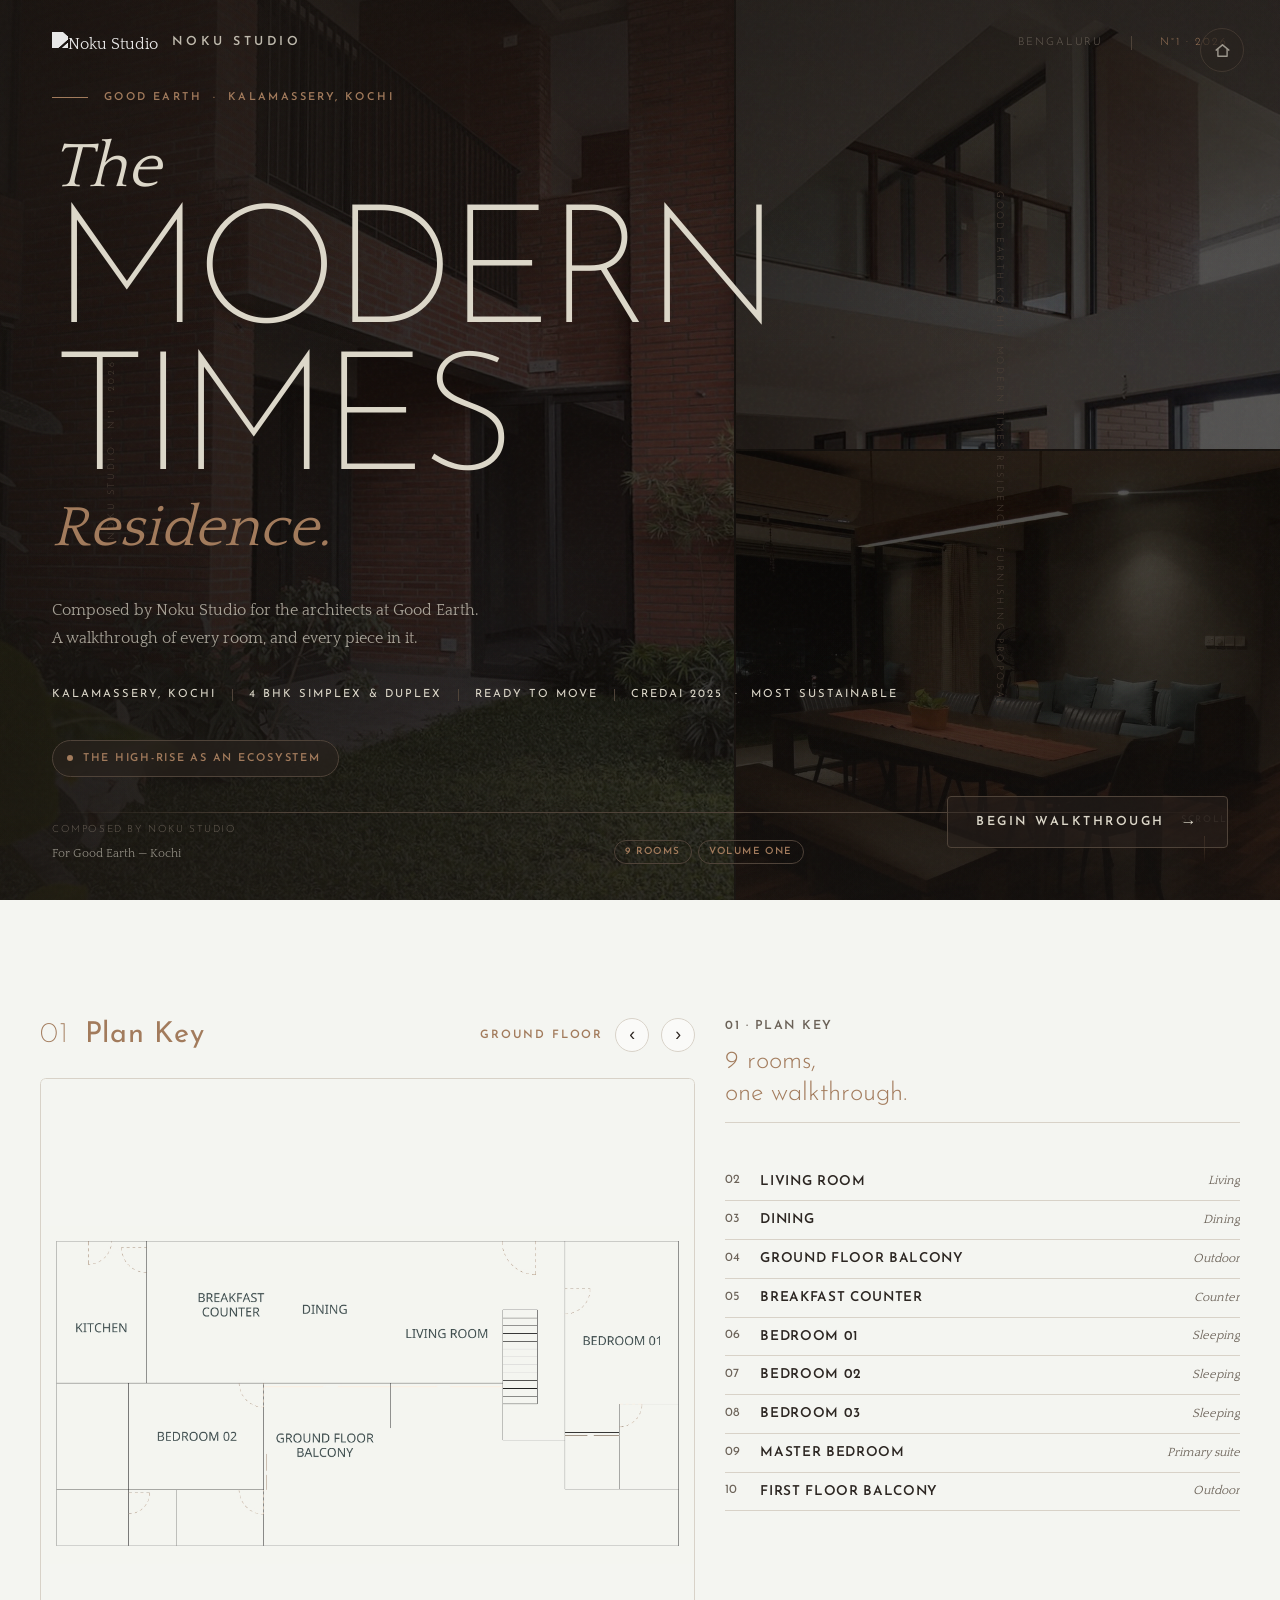
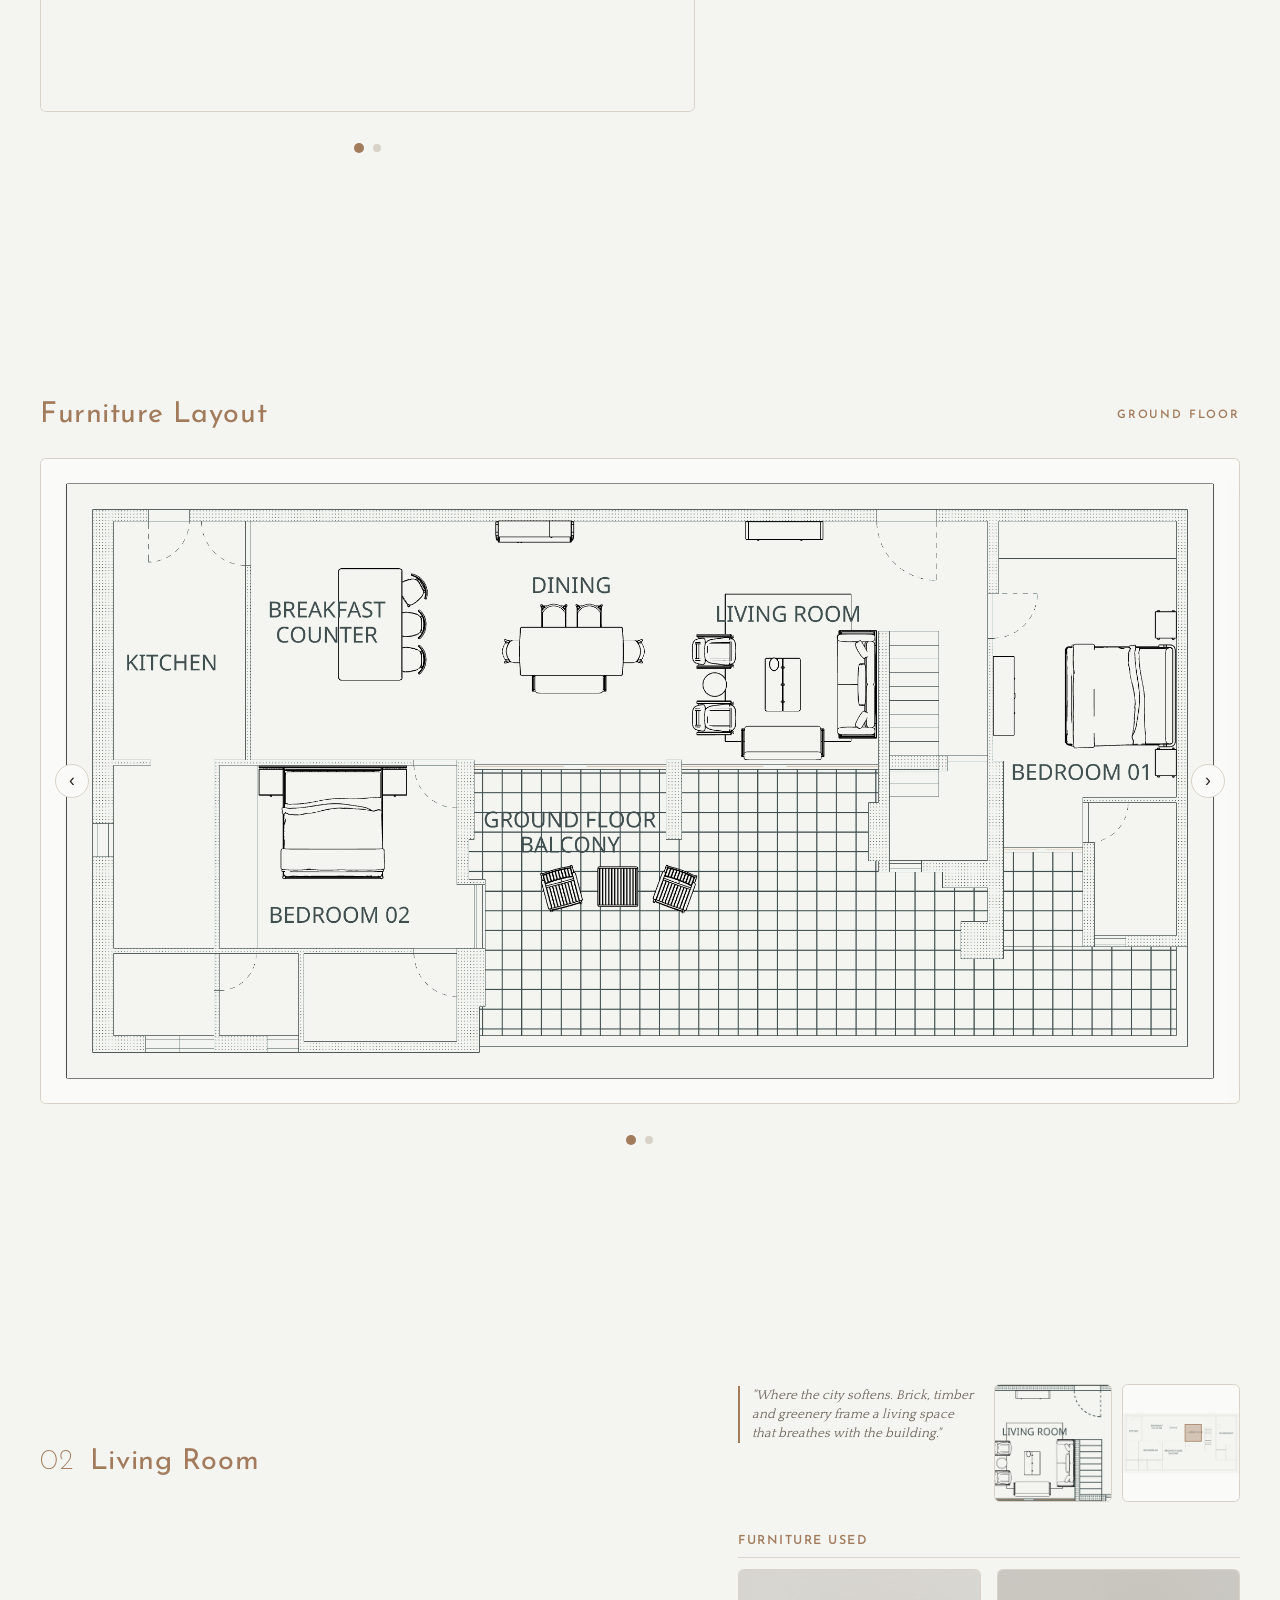
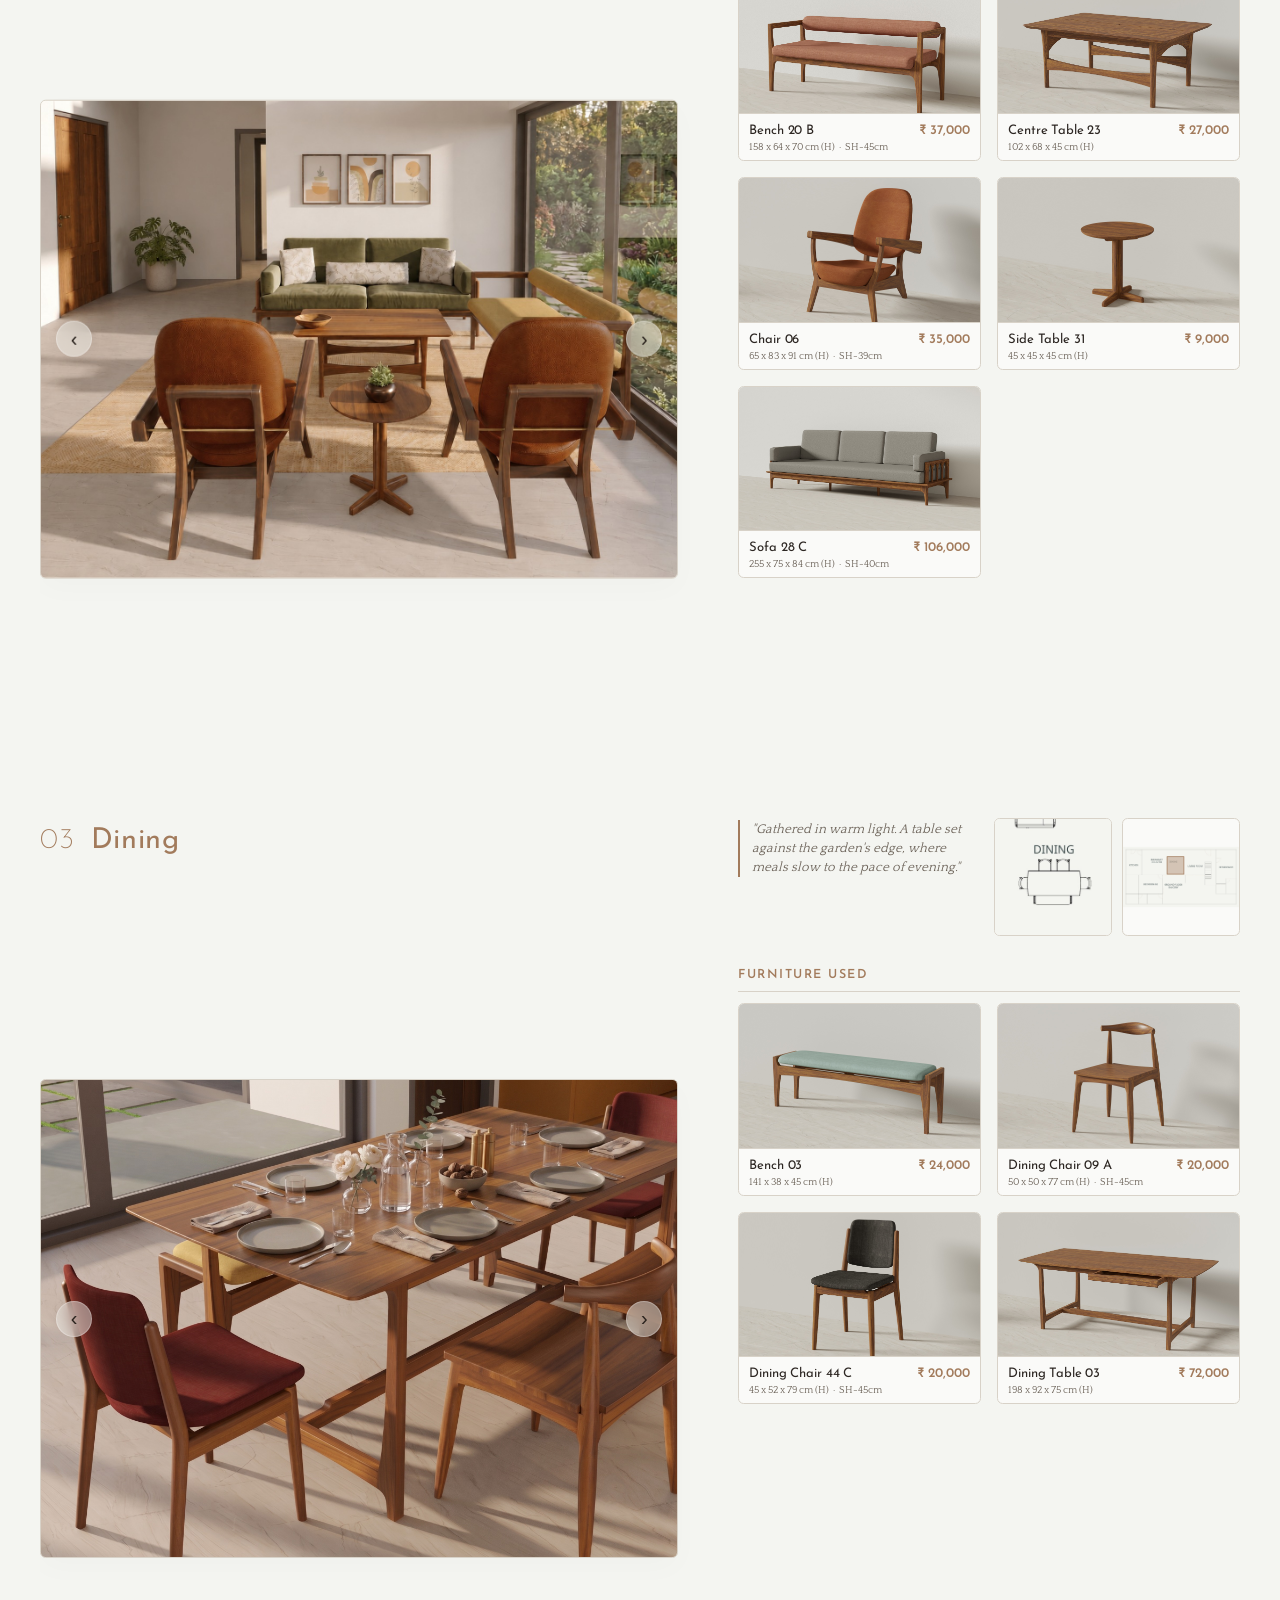
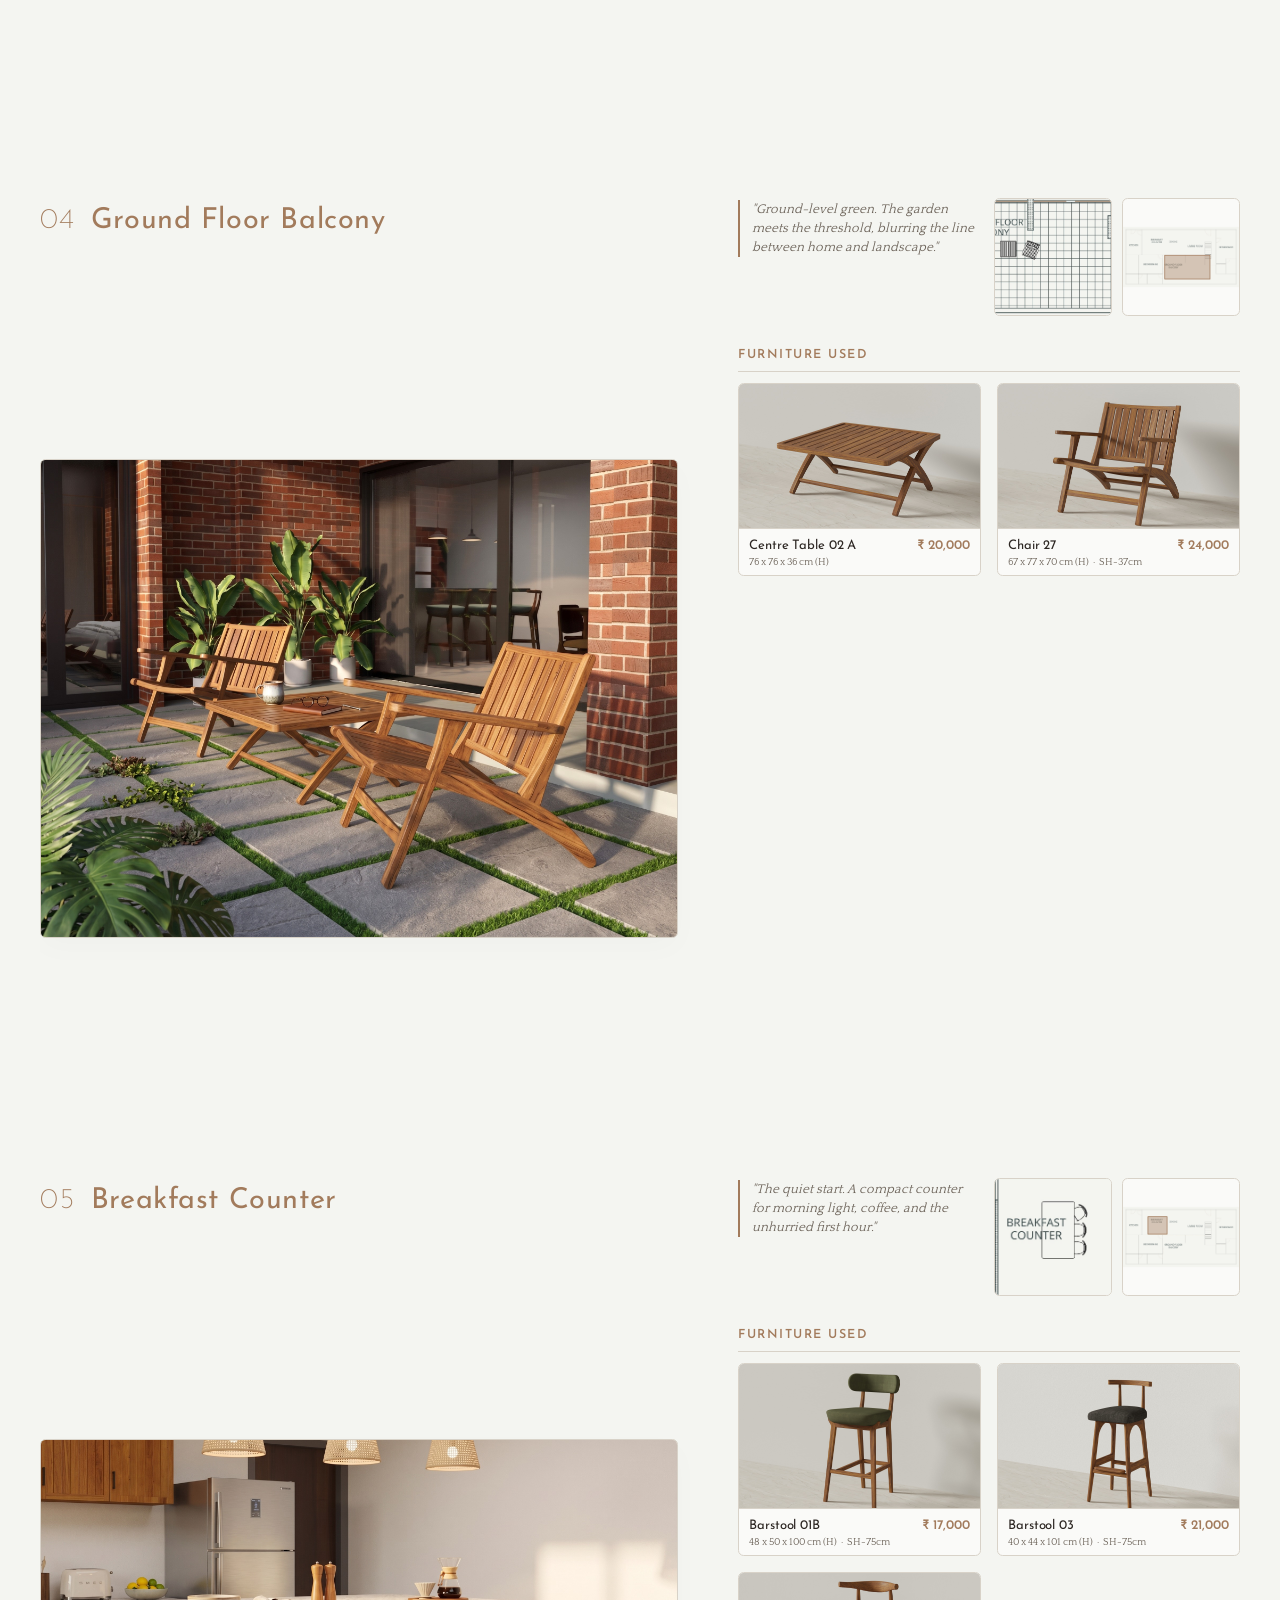
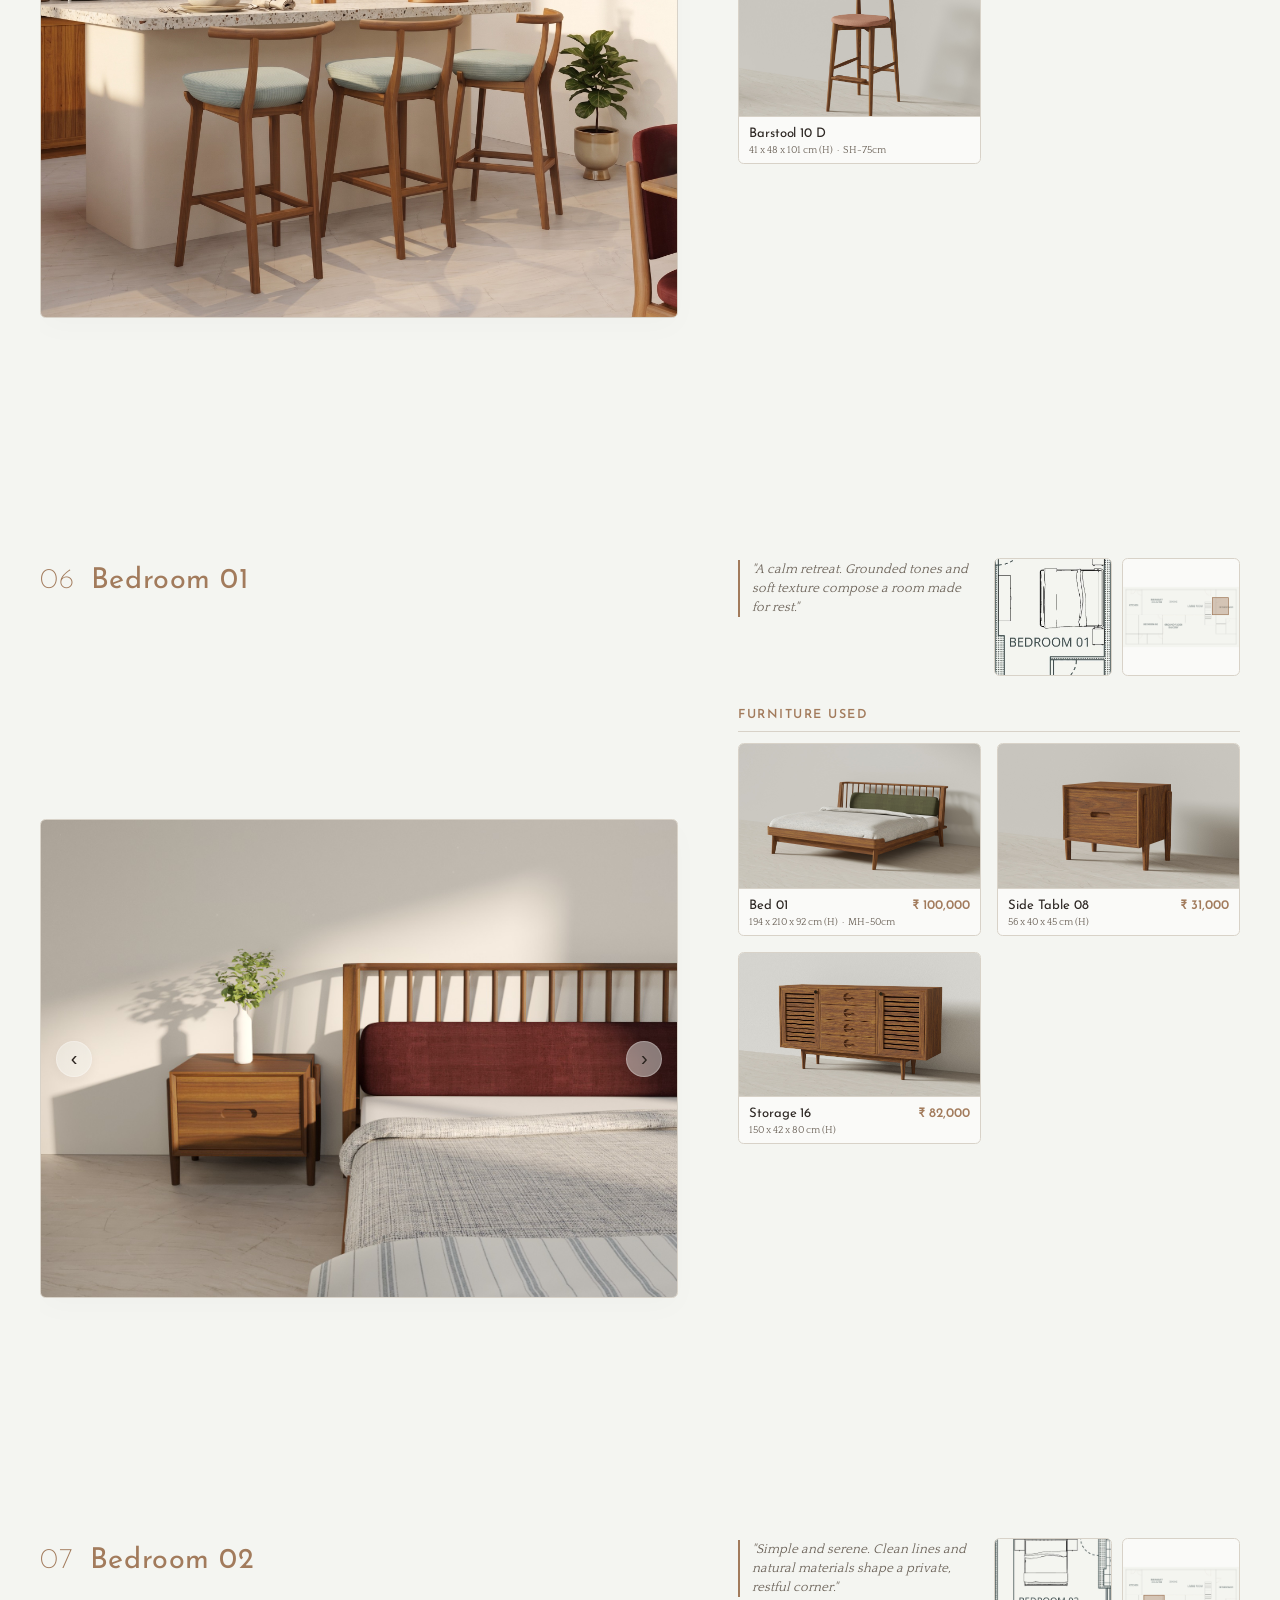
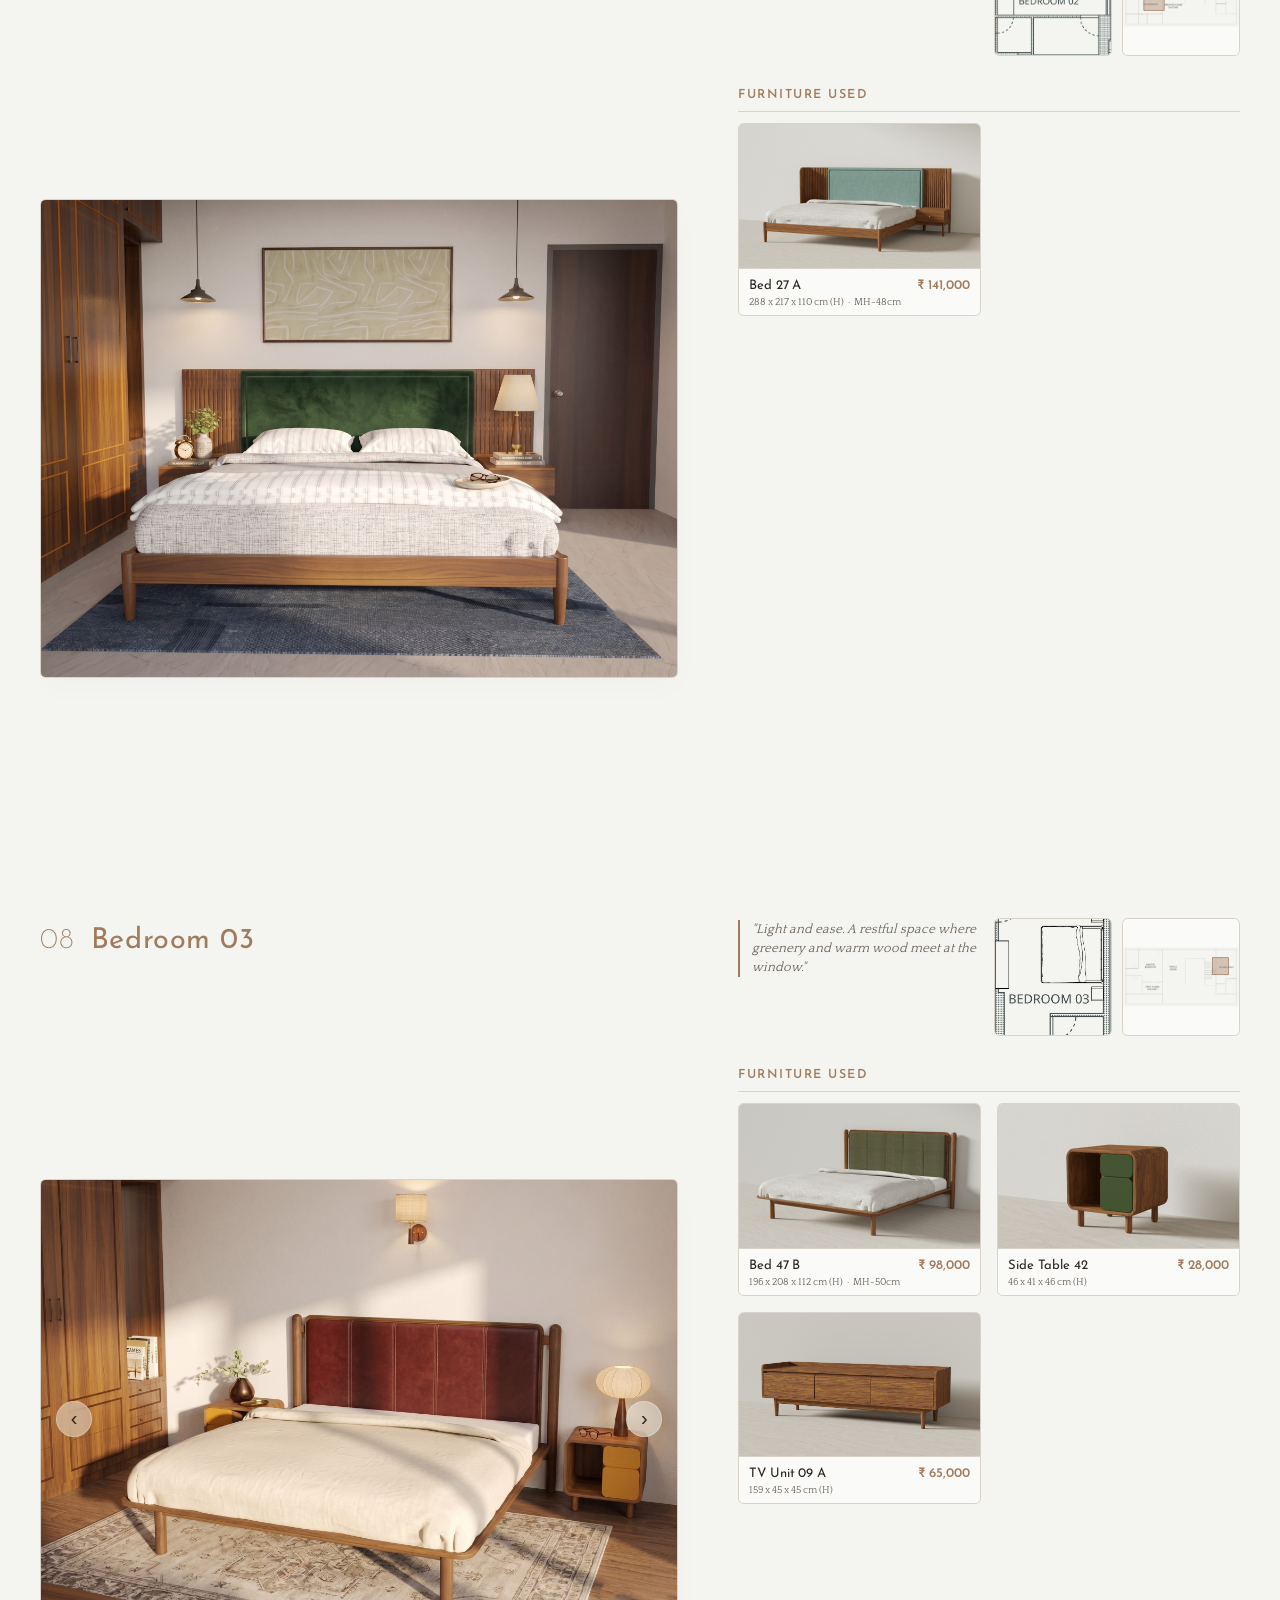
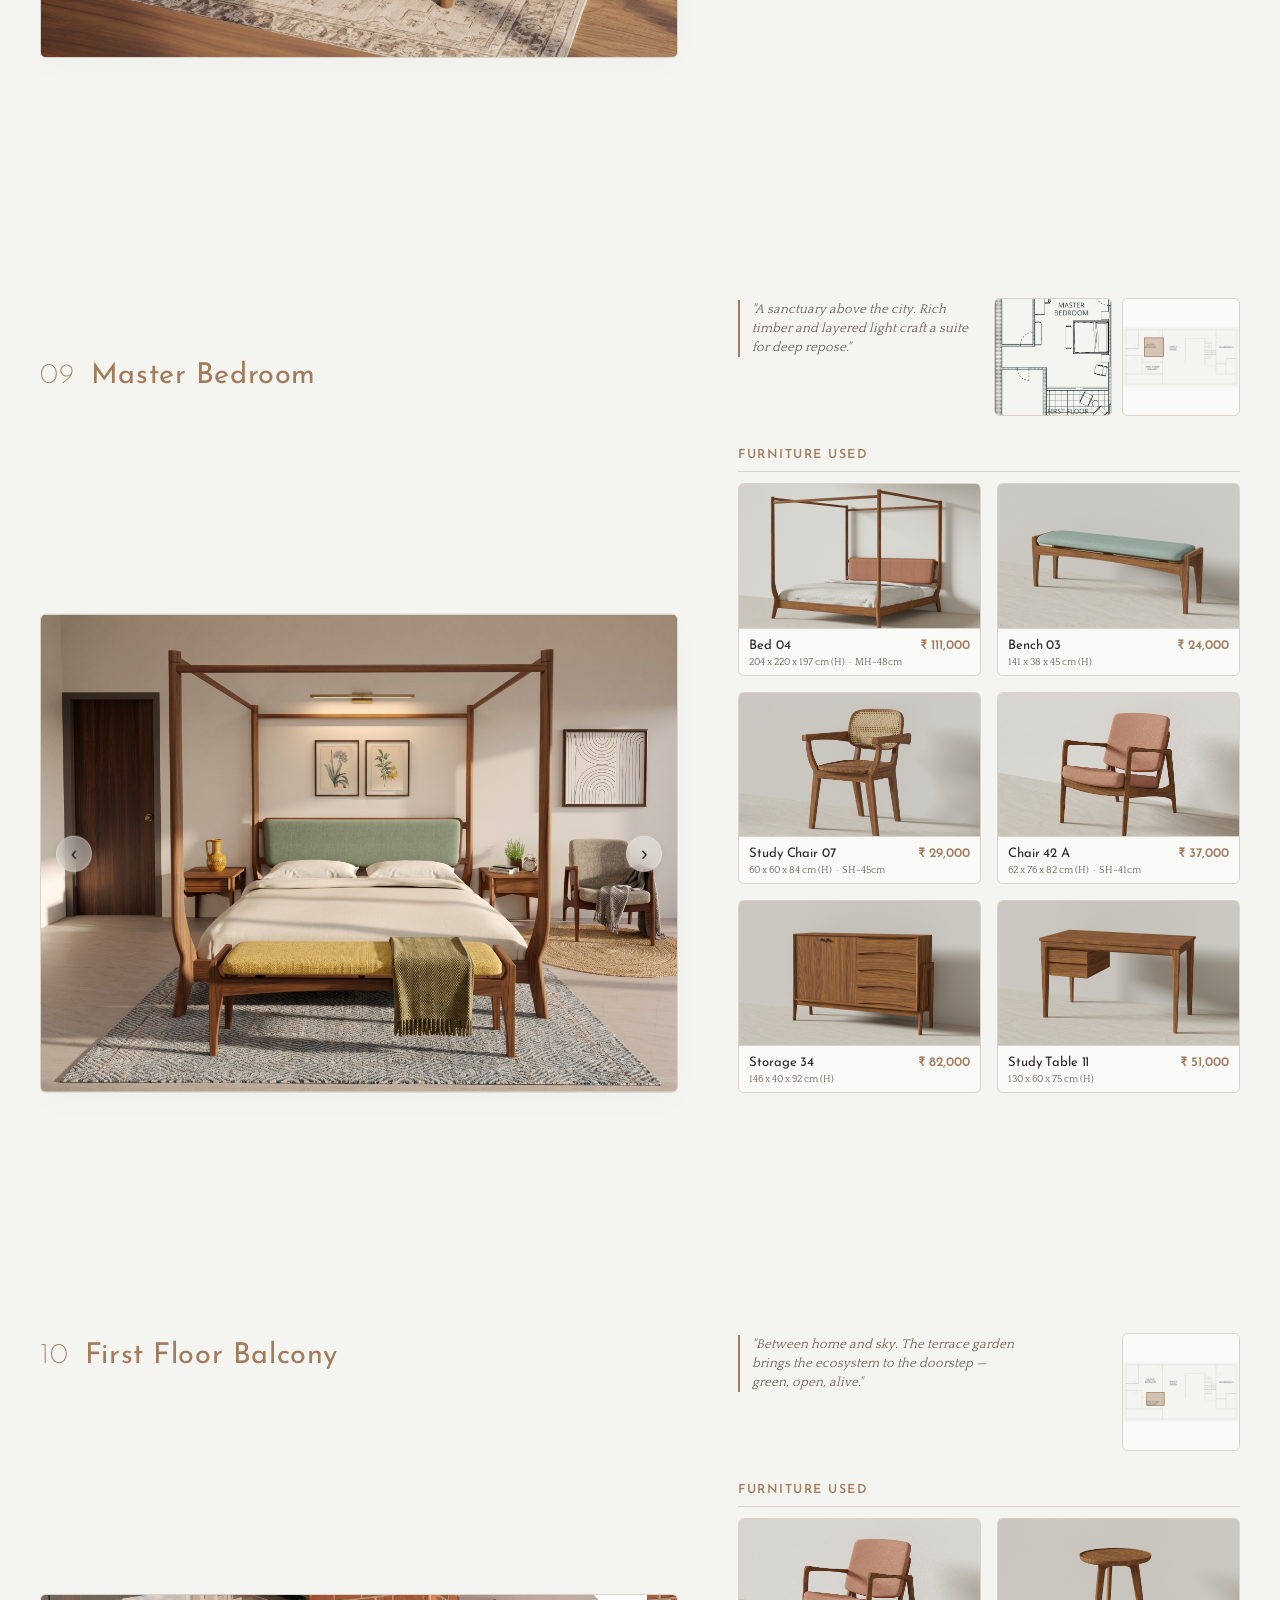
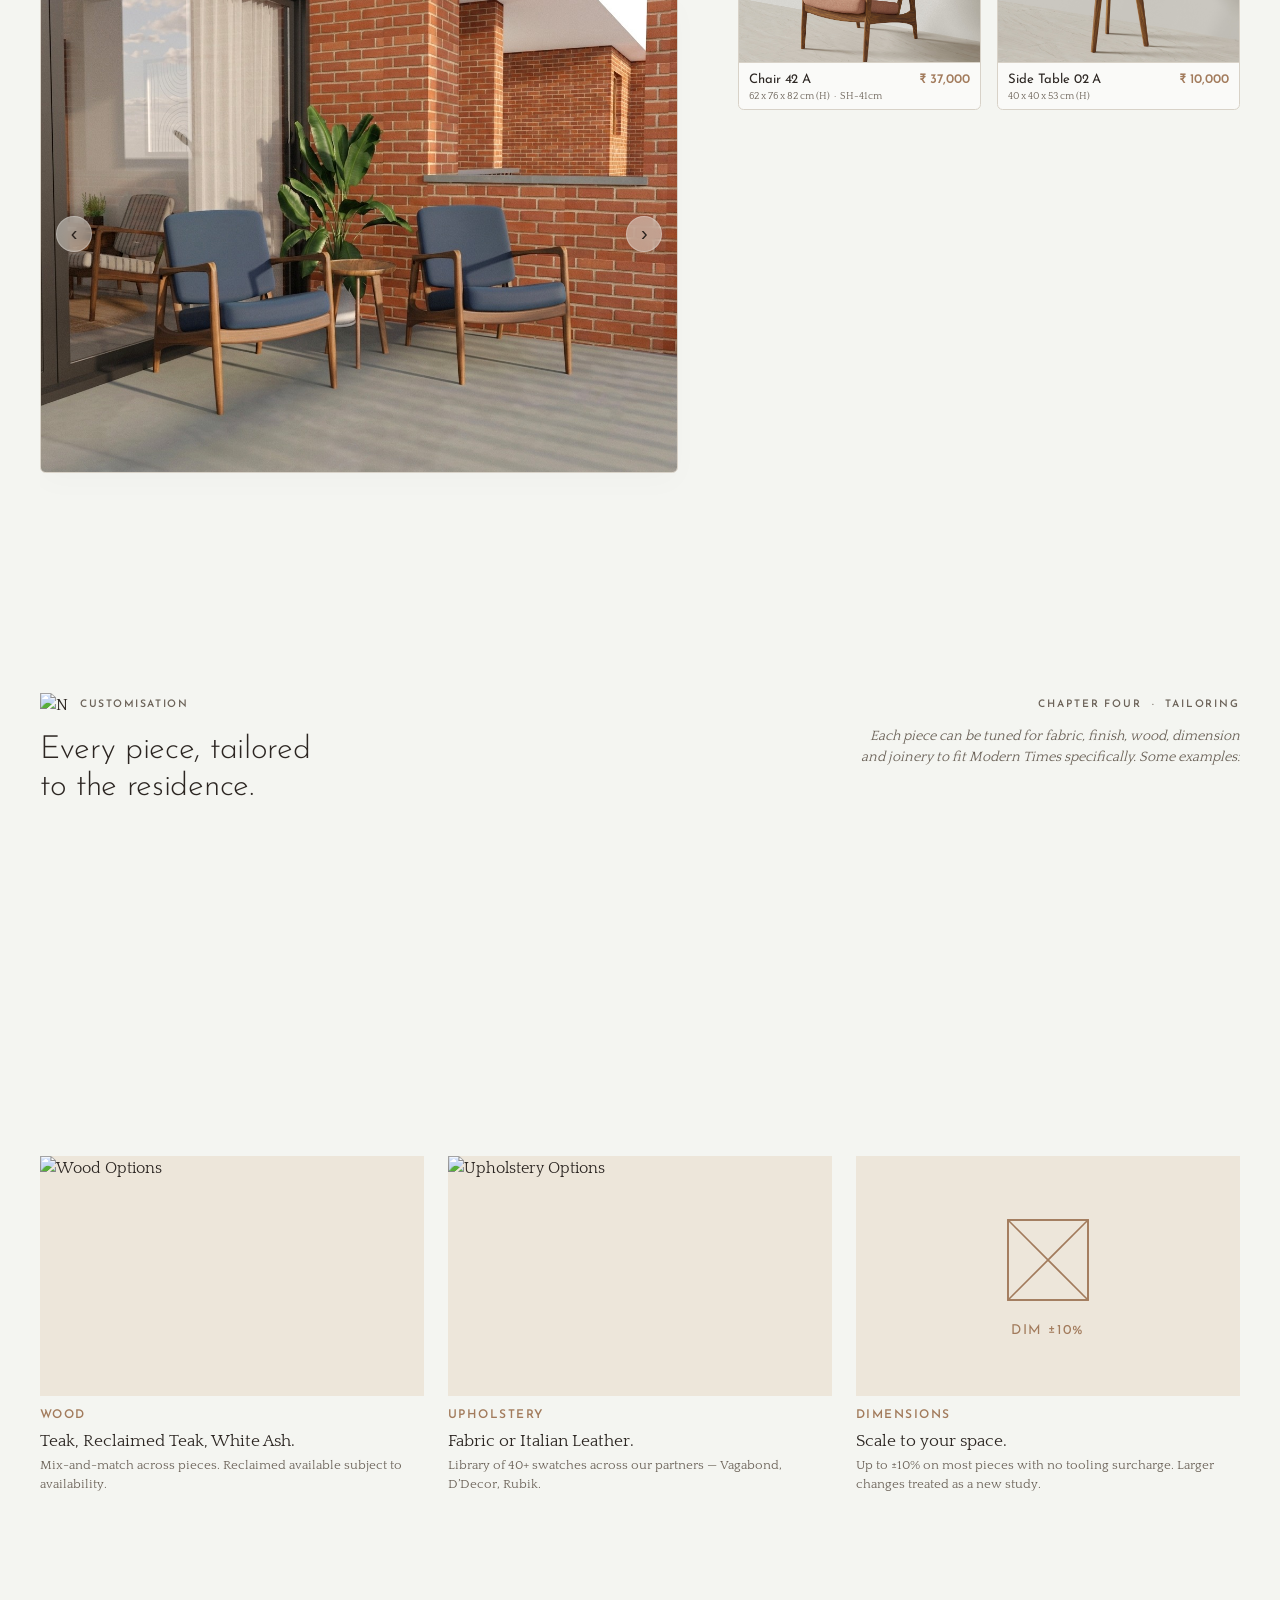
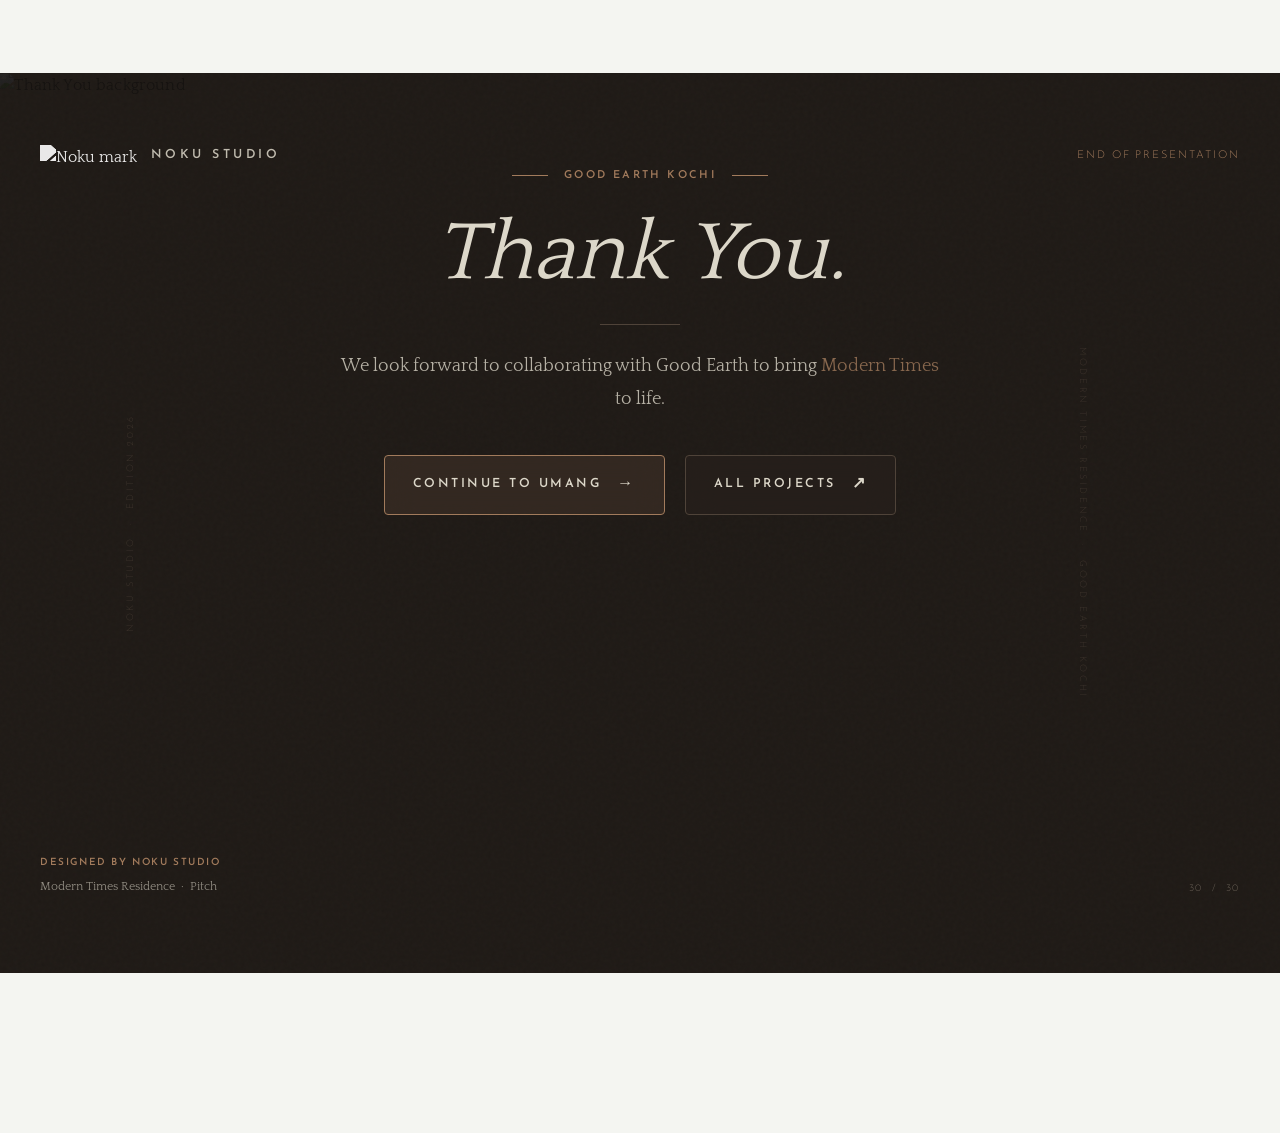
==== modern-times.html @ 5ca261e2 "Rename Storage Unit XX to Storage XX in database, configurations, and image files" ====
<!DOCTYPE html>
<html lang="en" class="walkthrough-page">

<head>
  <meta charset="UTF-8">
  <meta name="viewport" content="width=device-width, initial-scale=1.0">
  <title>Modern Times Residence — Room Showcase</title>
  <link rel="preconnect" href="https://fonts.googleapis.com" />
  <link rel="preconnect" href="https://fonts.gstatic.com" crossorigin />
  <link
    href="https://fonts.googleapis.com/css2?family=Josefin+Sans:ital,wght@0,200;0,300;0,400;0,600;0,700;1,400;1,600&family=Quattrocento:wght@400;700&display=swap"
    rel="stylesheet" />
  <link rel="stylesheet" href="style.css">
</head>
<body>


  <!-- ======================================================================
     SECTION 1: HERO (dark)
     ====================================================================== -->
  <section class="landing-hero-section" id="landing-hero">

    <!-- Cover background — replaced per project by update_site.py (kenburns | triptych) -->
    <div class="l-bg-triptych" aria-hidden="true">
      <div class="l-bg-triptych__panel"><img src="projects/modern-times/web/mt-exterior-2.jpg" alt=""></div>
      <div class="l-bg-triptych__panel"><img src="projects/modern-times/web/mt-exterior-1.jpg" alt=""></div>
      <div class="l-bg-triptych__panel"><img src="projects/modern-times/web/mt-interior.jpg" alt=""></div>
    </div>
    <div class="l-bg-vignette" aria-hidden="true"></div>

    <!-- Side labels -->
    <div class="l-side-ticker" aria-hidden="true"><span>Good Earth Kochi · Modern Times Residence · Furnishing Proposal</span>
    </div>
    <div class="l-edition-mark" aria-hidden="true"><span>Noku Studio · N°1 · 2026</span></div>

    <!-- Nav -->
    <nav class="l-nav" aria-label="Noku branding">
      <div class="l-nav__brand">
        <img src="Noku mark.png" alt="Noku Studio" class="l-nav__logo">
        <span class="l-nav__wordmark">Noku Studio</span>
      </div>
      <div class="l-nav__meta">
        <span class="l-nav__tag">Bengaluru</span>
        <div class="l-nav__divider"></div>
        <span class="l-nav__edition">N°1 · 2026</span>
      </div>
    </nav>

    <!-- Hero content -->
    <div class="l-hero">
      <div class="l-hero__eyebrow">
        <div class="l-hero__eyebrow-line"></div>
        <span class="l-hero__eyebrow-text">Good Earth &nbsp;·&nbsp; Kalamassery, Kochi</span>
      </div>
      <div class="l-hero__title-block">
        <span class="l-hero__article">The</span>
        <h1 class="l-hero__name">Modern Times</h1>
        <span class="l-hero__subtitle">Residence.</span>
      </div>
      <div class="l-hero__descriptor">
        <p>Composed by <strong>Noku Studio</strong> for the architects at <strong>Good Earth</strong>.<br>
          A walkthrough of every room, and every piece in it.</p>
      </div>
      <!-- Researched project facts — filled per project by update_site.py -->
      <div class="l-hero__facts" aria-label="Project facts"><span class="l-fact" style="animation-delay:1.65s">Kalamassery, Kochi</span><span class="l-fact-rule" style="animation-delay:1.77s"></span><span class="l-fact" style="animation-delay:1.77s">4 BHK Simplex & Duplex</span><span class="l-fact-rule" style="animation-delay:1.89s"></span><span class="l-fact" style="animation-delay:1.89s">Ready to Move</span><span class="l-fact-rule" style="animation-delay:2.01s"></span><span class="l-fact" style="animation-delay:2.01s">CREDAI 2025 &nbsp;·&nbsp; Most Sustainable</span></div>
      <div class="l-theme-chip" aria-label="Theme One">
        <div class="l-theme-chip__dot"></div>
        <span class="l-theme-chip__text">The high-rise as an ecosystem</span>
      </div>
    </div>

    <!-- Divider -->
    <div class="l-hr-accent" aria-hidden="true"></div>

    <!-- Footer strip -->
    <footer class="l-footer-strip">
      <div class="l-footer__left">
        <span class="l-footer__credit">Composed by Noku Studio</span>
        <span class="l-footer__client">For Good Earth — Kochi</span>
      </div>
      <div class="l-footer__rooms">
        <span class="l-room-badge">9 Rooms</span>
        <span class="l-room-badge">Volume One</span>
      </div>
      <div class="l-scroll-hint" aria-hidden="true">
        <span class="l-scroll-hint__label">Scroll</span>
        <div class="l-scroll-hint__line"></div>
      </div>
    </footer>

    <!-- CTA button — scrolls in-page to the room showcase -->
    <div class="l-enter-btn-wrap">
      <button class="l-enter-btn" id="enter-walkthrough"
        onclick="document.getElementById('app-main').scrollIntoView({behavior:'smooth'})"
        aria-label="Begin walkthrough">
        <span>Begin Walkthrough</span>
        <span class="l-enter-btn__arrow">→</span>
      </button>
    </div>

  </section>

  <!-- Founding Principle now lives once on the shared hub (index.html), not per project -->

  <!-- ======================================================================
     SECTION 3: ROOM SHOWCASE
     ====================================================================== -->
  <div class="app-container" id="app-main">

    <!-- Room Snap Scroll Container -->
    <div class="scroll-container">
    <!-- ==========================================================================
         ROOM 01: INDEX PAGE (PLAN KEY)
         ========================================================================== -->
    <main class="room-section index-section" id="room-00" data-room-title="Plan Key">

      <!-- Left Column: Title + Blueprint Image -->
      <section class="left-column">
        <div class="layout-header-row">
          <div class="space-title-container">
            <span class="space-number">01</span>
            <h1 class="space-title">Plan Key</h1>
          </div>
        <div class="floor-slider-nav">
          <span class="floor-slider-label" id="plan-slider-label">Ground Floor</span>
          <button class="floor-arrow" onclick="floorSlide('plan', -1)" aria-label="Previous floor">&#8249;</button>
          <button class="floor-arrow" onclick="floorSlide('plan', 1)" aria-label="Next floor">&#8250;</button>
        </div>
        </div>
        <div class="blueprint-large-container blueprint-multi" style="padding: 0; overflow: hidden; background: none; border: none; box-shadow: none;">
<div class="floor-slider">
        <div class="floor-track" id="plan-track">
        <div class="floor-slide" data-label="Ground Floor">
          <svg class="blueprint-svg-large" viewBox="0 0 2400 1800" xmlns="http://www.w3.org/2000/svg" style="border-radius: var(--radius-card); border: var(--border-width) solid var(--line);">
            <image href="projects/modern-times/Layout Simplified - GF.jpg" x="0" y="0" width="2400" height="1800" />
            <g class="svg-rooms-group">
              <!-- Living Room -->
              <rect class="svg-room-rect" id="svg-rect-room-01" x="1284" y="516" width="336" height="348" onclick="scrollToRoom('room-01')" onmouseover="highlightRoom('room-01')" onmouseout="unhighlightRoom('room-01')" />
              <!-- Dining -->
              <rect class="svg-room-rect" id="svg-rect-room-02" x="912" y="480" width="348" height="360" onclick="scrollToRoom('room-02')" onmouseover="highlightRoom('room-02')" onmouseout="unhighlightRoom('room-02')" />
              <!-- Ground Floor Balcony -->
              <rect class="svg-room-rect" id="svg-rect-room-03" x="864" y="864" width="936" height="492" onclick="scrollToRoom('room-03')" onmouseover="highlightRoom('room-03')" onmouseout="unhighlightRoom('room-03')" />
              <!-- Breakfast Counter -->
              <rect class="svg-room-rect" id="svg-rect-room-04" x="516" y="480" width="396" height="360" onclick="scrollToRoom('room-04')" onmouseover="highlightRoom('room-04')" onmouseout="unhighlightRoom('room-04')" />
              <!-- Bedroom 01 -->
              <rect class="svg-room-rect" id="svg-rect-room-05" x="1850" y="500" width="330" height="352" onclick="scrollToRoom('room-05')" onmouseover="highlightRoom('room-05')" onmouseout="unhighlightRoom('room-05')" />
              <!-- Bedroom 02 -->
              <rect class="svg-room-rect" id="svg-rect-room-06" x="432" y="864" width="420" height="312" onclick="scrollToRoom('room-06')" onmouseover="highlightRoom('room-06')" onmouseout="unhighlightRoom('room-06')" />
            </g>
          </svg>
        </div>
        <div class="floor-slide" data-label="First Floor">
          <svg class="blueprint-svg-large" viewBox="0 0 2400 1800" xmlns="http://www.w3.org/2000/svg" style="border-radius: var(--radius-card); border: var(--border-width) solid var(--line);">
            <image href="projects/modern-times/Layout Simplified - FF.jpg" x="0" y="0" width="2400" height="1800" />
            <g class="svg-rooms-group">
              <!-- Bedroom 03 -->
              <rect class="svg-room-rect" id="svg-rect-room-07" x="1850" y="500" width="330" height="352" onclick="scrollToRoom('room-07')" onmouseover="highlightRoom('room-07')" onmouseout="unhighlightRoom('room-07')" />
              <!-- Master Bedroom -->
              <rect class="svg-room-rect" id="svg-rect-room-08" x="444" y="504" width="396" height="384" onclick="scrollToRoom('room-08')" onmouseover="highlightRoom('room-08')" onmouseout="unhighlightRoom('room-08')" />
              <!-- First Floor Balcony -->
              <rect class="svg-room-rect" id="svg-rect-room-09" x="492" y="912" width="360" height="264" onclick="scrollToRoom('room-09')" onmouseover="highlightRoom('room-09')" onmouseout="unhighlightRoom('room-09')" />
            </g>
          </svg>
        </div>
        </div>
      </div>
        </div>
      <div class="floor-dots" data-dots="plan"><button class="floor-dot active" onclick="floorGo('plan', 0)" aria-label="Ground Floor"></button><button class="floor-dot" onclick="floorGo('plan', 1)" aria-label="First Floor"></button></div>
      </section>

      <!-- Right Column: List Key Table -->
      <section class="right-column index-right-column" style="overflow-y: hidden;">
        <div class="index-meta-header">
          <span class="index-label">01 · PLAN KEY</span>
          <h2 class="index-heading">9 rooms,<br>one walkthrough.</h2>
        </div>

        <div class="index-list-container">
          <!-- Row: Living Room -->
          <div class="index-row" id="index-row-room-01" onclick="scrollToRoom('room-01')" onmouseover="highlightRoom('room-01')" onmouseout="unhighlightRoom('room-01')">
            <div class="index-row-left">
              <span class="index-row-num">02</span>
              <span class="index-row-name">Living Room</span>
            </div>
            <span class="index-row-label">Living</span>
          </div>
          <!-- Row: Dining -->
          <div class="index-row" id="index-row-room-02" onclick="scrollToRoom('room-02')" onmouseover="highlightRoom('room-02')" onmouseout="unhighlightRoom('room-02')">
            <div class="index-row-left">
              <span class="index-row-num">03</span>
              <span class="index-row-name">Dining</span>
            </div>
            <span class="index-row-label">Dining</span>
          </div>
          <!-- Row: Ground Floor Balcony -->
          <div class="index-row" id="index-row-room-03" onclick="scrollToRoom('room-03')" onmouseover="highlightRoom('room-03')" onmouseout="unhighlightRoom('room-03')">
            <div class="index-row-left">
              <span class="index-row-num">04</span>
              <span class="index-row-name">Ground Floor Balcony</span>
            </div>
            <span class="index-row-label">Outdoor</span>
          </div>
          <!-- Row: Breakfast Counter -->
          <div class="index-row" id="index-row-room-04" onclick="scrollToRoom('room-04')" onmouseover="highlightRoom('room-04')" onmouseout="unhighlightRoom('room-04')">
            <div class="index-row-left">
              <span class="index-row-num">05</span>
              <span class="index-row-name">Breakfast Counter</span>
            </div>
            <span class="index-row-label">Counter</span>
          </div>
          <!-- Row: Bedroom 01 -->
          <div class="index-row" id="index-row-room-05" onclick="scrollToRoom('room-05')" onmouseover="highlightRoom('room-05')" onmouseout="unhighlightRoom('room-05')">
            <div class="index-row-left">
              <span class="index-row-num">06</span>
              <span class="index-row-name">Bedroom 01</span>
            </div>
            <span class="index-row-label">Sleeping</span>
          </div>
          <!-- Row: Bedroom 02 -->
          <div class="index-row" id="index-row-room-06" onclick="scrollToRoom('room-06')" onmouseover="highlightRoom('room-06')" onmouseout="unhighlightRoom('room-06')">
            <div class="index-row-left">
              <span class="index-row-num">07</span>
              <span class="index-row-name">Bedroom 02</span>
            </div>
            <span class="index-row-label">Sleeping</span>
          </div>
          <!-- Row: Bedroom 03 -->
          <div class="index-row" id="index-row-room-07" onclick="scrollToRoom('room-07')" onmouseover="highlightRoom('room-07')" onmouseout="unhighlightRoom('room-07')">
            <div class="index-row-left">
              <span class="index-row-num">08</span>
              <span class="index-row-name">Bedroom 03</span>
            </div>
            <span class="index-row-label">Sleeping</span>
          </div>
          <!-- Row: Master Bedroom -->
          <div class="index-row" id="index-row-room-08" onclick="scrollToRoom('room-08')" onmouseover="highlightRoom('room-08')" onmouseout="unhighlightRoom('room-08')">
            <div class="index-row-left">
              <span class="index-row-num">09</span>
              <span class="index-row-name">Master Bedroom</span>
            </div>
            <span class="index-row-label">Primary suite</span>
          </div>
          <!-- Row: First Floor Balcony -->
          <div class="index-row" id="index-row-room-09" onclick="scrollToRoom('room-09')" onmouseover="highlightRoom('room-09')" onmouseout="unhighlightRoom('room-09')">
            <div class="index-row-left">
              <span class="index-row-num">10</span>
              <span class="index-row-name">First Floor Balcony</span>
            </div>
            <span class="index-row-label">Outdoor</span>
          </div>
        </div>
      </section>
    </main>

    <!-- ==========================================================================
         FURNITURE LAYOUT: HORIZONTAL SLIDER ACROSS FLOORS (UNNUMBERED)
         ========================================================================== -->
    <main class="room-section furniture-layout-section furniture-multi" id="room-layout" data-room-title="Furniture Layout">

      <!-- Top Title Bar -->
      <div class="layout-header-row">
        <div class="space-title-container">
          <h1 class="space-title">Furniture Layout</h1>
        </div>
        <div class="floor-slider-nav">
          <span class="floor-slider-label" id="furn-slider-label">Ground Floor</span>
        </div>
      </div>

      <div class="furniture-slider-wrapper" style="position: relative; width: 100%; display: flex; align-items: center;">
        <button class="floor-arrow floor-arrow--prev" onclick="floorSlide('furn', -1)" aria-label="Previous floor" style="position: absolute; left: 15px; top: 50%; transform: translateY(-50%); z-index: 10;">&#8249;</button>
        <div class="floor-slider">
        <div class="floor-track" id="furn-track">
        <div class="floor-slide" data-label="Ground Floor">
          <div class="layout-image-container-centered" onclick="openLightbox(null, 0, 'projects/modern-times/Layout Original - GF 2.jpg', 'Ground Floor — Furniture Layout')">
            <img loading="lazy" src="projects/modern-times/Layout Original - GF 2.jpg" alt="Ground Floor — Furniture Layout" class="furniture-layout-image">
          </div>
        </div>
        <div class="floor-slide" data-label="First Floor">
          <div class="layout-image-container-centered" onclick="openLightbox(null, 0, 'projects/modern-times/Layout Original - FF 2.jpg', 'First Floor — Furniture Layout')">
            <img loading="lazy" src="projects/modern-times/Layout Original - FF 2.jpg" alt="First Floor — Furniture Layout" class="furniture-layout-image">
          </div>
        </div>
        </div>
      </div>
        <button class="floor-arrow floor-arrow--next" onclick="floorSlide('furn', 1)" aria-label="Next floor" style="position: absolute; right: 15px; top: 50%; transform: translateY(-50%); z-index: 10;">&#8250;</button>
      </div>
      <div class="floor-dots" data-dots="furn"><button class="floor-dot active" onclick="floorGo('furn', 0)" aria-label="Ground Floor"></button><button class="floor-dot" onclick="floorGo('furn', 1)" aria-label="First Floor"></button></div>
    </main>
    <!-- ==========================================================================
         ROOM 02: LIVING ROOM
         ========================================================================== -->
    <main class="room-section" id="room-01" data-room-title="Living Room">

      <!-- Left Column: Title + Main Renders -->
      <section class="left-column">
        <div class="space-title-container">
          <span class="space-number">02</span>
          <h1 class="space-title">Living Room</h1>
        </div>

        <div class="showcase-container">
          <div class="main-render-wrapper" onclick="openLightbox('room-01', activeRenderIndex['room-01'])">
            <!-- Navigation Arrows on Slider -->
            <button class="slider-arrow slider-prev" onclick="navigateRender('room-01', -1); event.stopPropagation();">&#8249;</button>
            <button class="slider-arrow slider-next" onclick="navigateRender('room-01', 1); event.stopPropagation();">&#8250;</button>
            
            <img loading="lazy" src="projects/modern-times/01. Living Room/01.jpg" alt="Living Room Render 1" class="main-render-image">
          </div>
        </div>
      </section>

      <!-- Right Column: Quote + Maps + Products Grid -->
      <section class="right-column">
        <!-- Top Row: Quote & Skeletal Maps -->
        <div class="room-meta-header">
          <blockquote class="quote-container">
            "Where the city softens. Brick, timber and greenery frame a living space that breathes with the building."
          </blockquote>

          <div class="maps-container">
          <div class="map-placeholder-card" title="Detailed Room Layout" onclick="openLightbox(null, 0, 'projects/modern-times/Room wise layout/Living Room.jpg', 'Living Room Layout', 'Room wise layout')">
            <div class="map-svg-wrapper">
              <img loading="lazy" src="projects/modern-times/Room wise layout/Living Room.jpg" alt="Living Room Layout" class="map-layout-image">
            </div>
          </div>
          <div class="map-keyplan-large" title="Key House Plan — click to return to Plan Key" onclick="scrollToRoom('room-00')">
            <div class="map-svg-wrapper">
              <svg viewBox="0 0 2400 1800" fill="none" xmlns="http://www.w3.org/2000/svg">
                      <image href="projects/modern-times/Layout Simplified - GF.jpg" x="0" y="0" width="2400" height="1800" />
                      <rect x="1284" y="516" width="336" height="348" fill="#a27b5c" fill-opacity="0.4" stroke="#a27b5c" stroke-width="15" />
                    </svg>
            </div>
          </div>
          </div>
        </div>

        <!-- Bottom Row: Products Grid -->
        <div class="products-section-container">
          <h2 class="section-label">Furniture Used</h2>
          
          <div class="products-grid">
            <!-- Product Card: Bench 20 B -->
            <div class="product-card">
              <div class="product-image-wrapper" onclick="openLightbox('room-01-prod-0', 0, 'projects/modern-times/01. Living Room/Products/Bench 20 BA.jpg', 'Bench 20 B', '158 x 64 x 70 cm (H)  —  SH-45cm  —  ₹ 37,000')">
                <img loading="lazy" src="projects/modern-times/01. Living Room/Products/Bench 20 BA.jpg" alt="Bench 20 B" class="product-image">
              </div>
              <div class="product-card__body">
                <div style="display: flex; justify-content: space-between; align-items: baseline; gap: 8px;">
                  <h3 class="product-card__name" style="flex-grow: 1; margin-bottom: 0;">Bench 20 B</h3>
                  <span class="product-card__price" style="font-family: var(--font-display); font-size: 0.82rem; font-weight: 600; color: var(--chamoisee); white-space: nowrap;">₹ 37,000</span>
                </div>
                <span class="product-card__material">158 x 64 x 70 cm (H) &nbsp;·&nbsp; SH-45cm</span>
              </div>
            </div>
            <!-- Product Card: Centre Table 23 -->
            <div class="product-card">
              <div class="product-image-wrapper" onclick="openLightbox('room-01-prod-1', 0, 'projects/modern-times/01. Living Room/Products/Centre Table 23 B.jpg', 'Centre Table 23', '102 x 68 x 45 cm (H)  —  ₹ 27,000')">
                <img loading="lazy" src="projects/modern-times/01. Living Room/Products/Centre Table 23 B.jpg" alt="Centre Table 23" class="product-image">
              </div>
              <div class="product-card__body">
                <div style="display: flex; justify-content: space-between; align-items: baseline; gap: 8px;">
                  <h3 class="product-card__name" style="flex-grow: 1; margin-bottom: 0;">Centre Table 23</h3>
                  <span class="product-card__price" style="font-family: var(--font-display); font-size: 0.82rem; font-weight: 600; color: var(--chamoisee); white-space: nowrap;">₹ 27,000</span>
                </div>
                <span class="product-card__material">102 x 68 x 45 cm (H)</span>
              </div>
            </div>
            <!-- Product Card: Chair 06 -->
            <div class="product-card">
              <div class="product-image-wrapper" onclick="openLightbox('room-01-prod-2', 0, 'projects/modern-times/01. Living Room/Products/Chair 06 A.jpg', 'Chair 06', '65 x 83 x 91 cm (H)  —  SH-39cm  —  ₹ 35,000')">
                <img loading="lazy" src="projects/modern-times/01. Living Room/Products/Chair 06 A.jpg" alt="Chair 06" class="product-image">
              </div>
              <div class="product-card__body">
                <div style="display: flex; justify-content: space-between; align-items: baseline; gap: 8px;">
                  <h3 class="product-card__name" style="flex-grow: 1; margin-bottom: 0;">Chair 06</h3>
                  <span class="product-card__price" style="font-family: var(--font-display); font-size: 0.82rem; font-weight: 600; color: var(--chamoisee); white-space: nowrap;">₹ 35,000</span>
                </div>
                <span class="product-card__material">65 x 83 x 91 cm (H) &nbsp;·&nbsp; SH-39cm</span>
              </div>
            </div>
            <!-- Product Card: Side Table 31 -->
            <div class="product-card">
              <div class="product-image-wrapper" onclick="openLightbox('room-01-prod-3', 0, 'projects/modern-times/01. Living Room/Products/Side Table 31.jpg', 'Side Table 31', '45 x 45 x 45 cm (H)  —  ₹ 9,000')">
                <img loading="lazy" src="projects/modern-times/01. Living Room/Products/Side Table 31.jpg" alt="Side Table 31" class="product-image">
              </div>
              <div class="product-card__body">
                <div style="display: flex; justify-content: space-between; align-items: baseline; gap: 8px;">
                  <h3 class="product-card__name" style="flex-grow: 1; margin-bottom: 0;">Side Table 31</h3>
                  <span class="product-card__price" style="font-family: var(--font-display); font-size: 0.82rem; font-weight: 600; color: var(--chamoisee); white-space: nowrap;">₹ 9,000</span>
                </div>
                <span class="product-card__material">45 x 45 x 45 cm (H)</span>
              </div>
            </div>
            <!-- Product Card: Sofa 28 C -->
            <div class="product-card">
              <div class="product-image-wrapper" onclick="openLightbox('room-01-prod-4', 0, 'projects/modern-times/01. Living Room/Products/Sofa 28 A.jpg', 'Sofa 28 C', '255 x 75 x 84 cm (H)  —  SH-40cm  —  ₹ 106,000')">
                <img loading="lazy" src="projects/modern-times/01. Living Room/Products/Sofa 28 A.jpg" alt="Sofa 28 C" class="product-image">
              </div>
              <div class="product-card__body">
                <div style="display: flex; justify-content: space-between; align-items: baseline; gap: 8px;">
                  <h3 class="product-card__name" style="flex-grow: 1; margin-bottom: 0;">Sofa 28 C</h3>
                  <span class="product-card__price" style="font-family: var(--font-display); font-size: 0.82rem; font-weight: 600; color: var(--chamoisee); white-space: nowrap;">₹ 106,000</span>
                </div>
                <span class="product-card__material">255 x 75 x 84 cm (H) &nbsp;·&nbsp; SH-40cm</span>
              </div>
            </div>
          </div>
        </div>
      </section>
    </main>

    <!-- ==========================================================================
         ROOM 03: DINING
         ========================================================================== -->
    <main class="room-section" id="room-02" data-room-title="Dining">

      <!-- Left Column: Title + Main Renders -->
      <section class="left-column">
        <div class="space-title-container">
          <span class="space-number">03</span>
          <h1 class="space-title">Dining</h1>
        </div>

        <div class="showcase-container">
          <div class="main-render-wrapper" onclick="openLightbox('room-02', activeRenderIndex['room-02'])">
            <!-- Navigation Arrows on Slider -->
            <button class="slider-arrow slider-prev" onclick="navigateRender('room-02', -1); event.stopPropagation();">&#8249;</button>
            <button class="slider-arrow slider-next" onclick="navigateRender('room-02', 1); event.stopPropagation();">&#8250;</button>
            
            <img loading="lazy" src="projects/modern-times/02. Dining/01.jpg" alt="Dining Render 1" class="main-render-image">
          </div>
        </div>
      </section>

      <!-- Right Column: Quote + Maps + Products Grid -->
      <section class="right-column">
        <!-- Top Row: Quote & Skeletal Maps -->
        <div class="room-meta-header">
          <blockquote class="quote-container">
            "Gathered in warm light. A table set against the garden's edge, where meals slow to the pace of evening."
          </blockquote>

          <div class="maps-container">
          <div class="map-placeholder-card" title="Detailed Room Layout" onclick="openLightbox(null, 0, 'projects/modern-times/Room wise layout/Dining.jpg', 'Dining Layout', 'Room wise layout')">
            <div class="map-svg-wrapper">
              <img loading="lazy" src="projects/modern-times/Room wise layout/Dining.jpg" alt="Dining Layout" class="map-layout-image">
            </div>
          </div>
          <div class="map-keyplan-large" title="Key House Plan — click to return to Plan Key" onclick="scrollToRoom('room-00')">
            <div class="map-svg-wrapper">
              <svg viewBox="0 0 2400 1800" fill="none" xmlns="http://www.w3.org/2000/svg">
                      <image href="projects/modern-times/Layout Simplified - GF.jpg" x="0" y="0" width="2400" height="1800" />
                      <rect x="912" y="480" width="348" height="360" fill="#a27b5c" fill-opacity="0.4" stroke="#a27b5c" stroke-width="15" />
                    </svg>
            </div>
          </div>
          </div>
        </div>

        <!-- Bottom Row: Products Grid -->
        <div class="products-section-container">
          <h2 class="section-label">Furniture Used</h2>
          
          <div class="products-grid">
            <!-- Product Card: Bench 03 -->
            <div class="product-card">
              <div class="product-image-wrapper" onclick="openLightbox('room-02-prod-0', 0, 'projects/modern-times/02. Dining/Products/Bench 03.jpg', 'Bench 03', '141 x 38 x 45 cm (H)  —  ₹ 24,000')">
                <img loading="lazy" src="projects/modern-times/02. Dining/Products/Bench 03.jpg" alt="Bench 03" class="product-image">
              </div>
              <div class="product-card__body">
                <div style="display: flex; justify-content: space-between; align-items: baseline; gap: 8px;">
                  <h3 class="product-card__name" style="flex-grow: 1; margin-bottom: 0;">Bench 03</h3>
                  <span class="product-card__price" style="font-family: var(--font-display); font-size: 0.82rem; font-weight: 600; color: var(--chamoisee); white-space: nowrap;">₹ 24,000</span>
                </div>
                <span class="product-card__material">141 x 38 x 45 cm (H)</span>
              </div>
            </div>
            <!-- Product Card: Dining Chair 09 A -->
            <div class="product-card">
              <div class="product-image-wrapper" onclick="openLightbox('room-02-prod-1', 0, 'projects/modern-times/02. Dining/Products/Chair 09.jpg', 'Dining Chair 09 A', '50 x 50 x 77 cm (H)  —  SH-45cm  —  ₹ 20,000')">
                <img loading="lazy" src="projects/modern-times/02. Dining/Products/Chair 09.jpg" alt="Dining Chair 09 A" class="product-image">
              </div>
              <div class="product-card__body">
                <div style="display: flex; justify-content: space-between; align-items: baseline; gap: 8px;">
                  <h3 class="product-card__name" style="flex-grow: 1; margin-bottom: 0;">Dining Chair 09 A</h3>
                  <span class="product-card__price" style="font-family: var(--font-display); font-size: 0.82rem; font-weight: 600; color: var(--chamoisee); white-space: nowrap;">₹ 20,000</span>
                </div>
                <span class="product-card__material">50 x 50 x 77 cm (H) &nbsp;·&nbsp; SH-45cm</span>
              </div>
            </div>
            <!-- Product Card: Dining Chair 44 C -->
            <div class="product-card">
              <div class="product-image-wrapper" onclick="openLightbox('room-02-prod-2', 0, 'projects/modern-times/02. Dining/Products/Chair 44 C.jpg', 'Dining Chair 44 C', '45 x 52 x 79 cm (H)  —  SH-45cm  —  ₹ 20,000')">
                <img loading="lazy" src="projects/modern-times/02. Dining/Products/Chair 44 C.jpg" alt="Dining Chair 44 C" class="product-image">
              </div>
              <div class="product-card__body">
                <div style="display: flex; justify-content: space-between; align-items: baseline; gap: 8px;">
                  <h3 class="product-card__name" style="flex-grow: 1; margin-bottom: 0;">Dining Chair 44 C</h3>
                  <span class="product-card__price" style="font-family: var(--font-display); font-size: 0.82rem; font-weight: 600; color: var(--chamoisee); white-space: nowrap;">₹ 20,000</span>
                </div>
                <span class="product-card__material">45 x 52 x 79 cm (H) &nbsp;·&nbsp; SH-45cm</span>
              </div>
            </div>
            <!-- Product Card: Dining Table 03 -->
            <div class="product-card">
              <div class="product-image-wrapper" onclick="openLightbox('room-02-prod-3', 0, 'projects/modern-times/02. Dining/Products/Dining Table 03.jpg', 'Dining Table 03', '198 x 92 x 75 cm (H)  —  ₹ 72,000')">
                <img loading="lazy" src="projects/modern-times/02. Dining/Products/Dining Table 03.jpg" alt="Dining Table 03" class="product-image">
              </div>
              <div class="product-card__body">
                <div style="display: flex; justify-content: space-between; align-items: baseline; gap: 8px;">
                  <h3 class="product-card__name" style="flex-grow: 1; margin-bottom: 0;">Dining Table 03</h3>
                  <span class="product-card__price" style="font-family: var(--font-display); font-size: 0.82rem; font-weight: 600; color: var(--chamoisee); white-space: nowrap;">₹ 72,000</span>
                </div>
                <span class="product-card__material">198 x 92 x 75 cm (H)</span>
              </div>
            </div>
          </div>
        </div>
      </section>
    </main>

    <!-- ==========================================================================
         ROOM 04: GROUND FLOOR BALCONY
         ========================================================================== -->
    <main class="room-section" id="room-03" data-room-title="Ground Floor Balcony">

      <!-- Left Column: Title + Main Renders -->
      <section class="left-column">
        <div class="space-title-container">
          <span class="space-number">04</span>
          <h1 class="space-title">Ground Floor Balcony</h1>
        </div>

        <div class="showcase-container">
          <div class="main-render-wrapper" onclick="openLightbox('room-03', 0)">
            <img loading="lazy" src="projects/modern-times/03. GF Balcony/Gemini_Generated_Image_myqy4vmyqy4vmyqy.jpg" alt="Ground Floor Balcony Render" class="main-render-image">
          </div>
        </div>
      </section>

      <!-- Right Column: Quote + Maps + Products Grid -->
      <section class="right-column">
        <!-- Top Row: Quote & Skeletal Maps -->
        <div class="room-meta-header">
          <blockquote class="quote-container">
            "Ground-level green. The garden meets the threshold, blurring the line between home and landscape."
          </blockquote>

          <div class="maps-container">
          <div class="map-placeholder-card" title="Detailed Room Layout" onclick="openLightbox(null, 0, 'projects/modern-times/Room wise layout/Balcony GF.jpg', 'Ground Floor Balcony Layout', 'Room wise layout')">
            <div class="map-svg-wrapper">
              <img loading="lazy" src="projects/modern-times/Room wise layout/Balcony GF.jpg" alt="Ground Floor Balcony Layout" class="map-layout-image">
            </div>
          </div>
          <div class="map-keyplan-large" title="Key House Plan — click to return to Plan Key" onclick="scrollToRoom('room-00')">
            <div class="map-svg-wrapper">
              <svg viewBox="0 0 2400 1800" fill="none" xmlns="http://www.w3.org/2000/svg">
                      <image href="projects/modern-times/Layout Simplified - GF.jpg" x="0" y="0" width="2400" height="1800" />
                      <rect x="864" y="864" width="936" height="492" fill="#a27b5c" fill-opacity="0.4" stroke="#a27b5c" stroke-width="15" />
                    </svg>
            </div>
          </div>
          </div>
        </div>

        <!-- Bottom Row: Products Grid -->
        <div class="products-section-container">
          <h2 class="section-label">Furniture Used</h2>
          
          <div class="products-grid">
            <!-- Product Card: Centre Table 02 A -->
            <div class="product-card">
              <div class="product-image-wrapper" onclick="openLightbox('room-03-prod-0', 0, 'projects/modern-times/03. GF Balcony/Products/Centre Table 02.jpg', 'Centre Table 02 A', '76 x 76 x 36 cm (H)  —  ₹ 20,000')">
                <img loading="lazy" src="projects/modern-times/03. GF Balcony/Products/Centre Table 02.jpg" alt="Centre Table 02 A" class="product-image">
              </div>
              <div class="product-card__body">
                <div style="display: flex; justify-content: space-between; align-items: baseline; gap: 8px;">
                  <h3 class="product-card__name" style="flex-grow: 1; margin-bottom: 0;">Centre Table 02 A</h3>
                  <span class="product-card__price" style="font-family: var(--font-display); font-size: 0.82rem; font-weight: 600; color: var(--chamoisee); white-space: nowrap;">₹ 20,000</span>
                </div>
                <span class="product-card__material">76 x 76 x 36 cm (H)</span>
              </div>
            </div>
            <!-- Product Card: Chair 27 -->
            <div class="product-card">
              <div class="product-image-wrapper" onclick="openLightbox('room-03-prod-1', 0, 'projects/modern-times/03. GF Balcony/Products/Chair 27.jpg', 'Chair 27', '67 x 77 x 70 cm (H)  —  SH-37cm  —  ₹ 24,000')">
                <img loading="lazy" src="projects/modern-times/03. GF Balcony/Products/Chair 27.jpg" alt="Chair 27" class="product-image">
              </div>
              <div class="product-card__body">
                <div style="display: flex; justify-content: space-between; align-items: baseline; gap: 8px;">
                  <h3 class="product-card__name" style="flex-grow: 1; margin-bottom: 0;">Chair 27</h3>
                  <span class="product-card__price" style="font-family: var(--font-display); font-size: 0.82rem; font-weight: 600; color: var(--chamoisee); white-space: nowrap;">₹ 24,000</span>
                </div>
                <span class="product-card__material">67 x 77 x 70 cm (H) &nbsp;·&nbsp; SH-37cm</span>
              </div>
            </div>
          </div>
        </div>
      </section>
    </main>

    <!-- ==========================================================================
         ROOM 05: BREAKFAST COUNTER
         ========================================================================== -->
    <main class="room-section" id="room-04" data-room-title="Breakfast Counter">

      <!-- Left Column: Title + Main Renders -->
      <section class="left-column">
        <div class="space-title-container">
          <span class="space-number">05</span>
          <h1 class="space-title">Breakfast Counter</h1>
        </div>

        <div class="showcase-container">
          <div class="main-render-wrapper" onclick="openLightbox('room-04', 0)">
            <img loading="lazy" src="projects/modern-times/04. Breakfast Counter/Gemini_Generated_Image_u38c3zu38c3zu38c.jpg" alt="Breakfast Counter Render" class="main-render-image">
          </div>
        </div>
      </section>

      <!-- Right Column: Quote + Maps + Products Grid -->
      <section class="right-column">
        <!-- Top Row: Quote & Skeletal Maps -->
        <div class="room-meta-header">
          <blockquote class="quote-container">
            "The quiet start. A compact counter for morning light, coffee, and the unhurried first hour."
          </blockquote>

          <div class="maps-container">
          <div class="map-placeholder-card" title="Detailed Room Layout" onclick="openLightbox(null, 0, 'projects/modern-times/Room wise layout/Breakfast Counter.jpg', 'Breakfast Counter Layout', 'Room wise layout')">
            <div class="map-svg-wrapper">
              <img loading="lazy" src="projects/modern-times/Room wise layout/Breakfast Counter.jpg" alt="Breakfast Counter Layout" class="map-layout-image">
            </div>
          </div>
          <div class="map-keyplan-large" title="Key House Plan — click to return to Plan Key" onclick="scrollToRoom('room-00')">
            <div class="map-svg-wrapper">
              <svg viewBox="0 0 2400 1800" fill="none" xmlns="http://www.w3.org/2000/svg">
                      <image href="projects/modern-times/Layout Simplified - GF.jpg" x="0" y="0" width="2400" height="1800" />
                      <rect x="516" y="480" width="396" height="360" fill="#a27b5c" fill-opacity="0.4" stroke="#a27b5c" stroke-width="15" />
                    </svg>
            </div>
          </div>
          </div>
        </div>

        <!-- Bottom Row: Products Grid -->
        <div class="products-section-container">
          <h2 class="section-label">Furniture Used</h2>
          
          <div class="products-grid">
            <!-- Product Card: Barstool 01B -->
            <div class="product-card">
              <div class="product-image-wrapper" onclick="openLightbox('room-04-prod-0', 0, 'projects/modern-times/04. Breakfast Counter/Products/Barstool 01 B v2.jpg', 'Barstool 01B', '48 x 50 x 100 cm (H)  —  SH-75cm  —  ₹ 17,000')">
                <img loading="lazy" src="projects/modern-times/04. Breakfast Counter/Products/Barstool 01 B v2.jpg" alt="Barstool 01B" class="product-image">
              </div>
              <div class="product-card__body">
                <div style="display: flex; justify-content: space-between; align-items: baseline; gap: 8px;">
                  <h3 class="product-card__name" style="flex-grow: 1; margin-bottom: 0;">Barstool 01B</h3>
                  <span class="product-card__price" style="font-family: var(--font-display); font-size: 0.82rem; font-weight: 600; color: var(--chamoisee); white-space: nowrap;">₹ 17,000</span>
                </div>
                <span class="product-card__material">48 x 50 x 100 cm (H) &nbsp;·&nbsp; SH-75cm</span>
              </div>
            </div>
            <!-- Product Card: Barstool 03 -->
            <div class="product-card">
              <div class="product-image-wrapper" onclick="openLightbox('room-04-prod-1', 0, 'projects/modern-times/04. Breakfast Counter/Products/Barstool 03.jpg', 'Barstool 03', '40 x 44 x 101 cm (H)  —  SH-75cm  —  ₹ 21,000')">
                <img loading="lazy" src="projects/modern-times/04. Breakfast Counter/Products/Barstool 03.jpg" alt="Barstool 03" class="product-image">
              </div>
              <div class="product-card__body">
                <div style="display: flex; justify-content: space-between; align-items: baseline; gap: 8px;">
                  <h3 class="product-card__name" style="flex-grow: 1; margin-bottom: 0;">Barstool 03</h3>
                  <span class="product-card__price" style="font-family: var(--font-display); font-size: 0.82rem; font-weight: 600; color: var(--chamoisee); white-space: nowrap;">₹ 21,000</span>
                </div>
                <span class="product-card__material">40 x 44 x 101 cm (H) &nbsp;·&nbsp; SH-75cm</span>
              </div>
            </div>
            <!-- Product Card: Barstool 10 D -->
            <div class="product-card">
              <div class="product-image-wrapper" onclick="openLightbox('room-04-prod-2', 0, 'projects/modern-times/04. Breakfast Counter/Products/Barstool 10.jpg', 'Barstool 10 D', '41 x 48 x 101 cm (H)  —  SH-75cm')">
                <img loading="lazy" src="projects/modern-times/04. Breakfast Counter/Products/Barstool 10.jpg" alt="Barstool 10 D" class="product-image">
              </div>
              <div class="product-card__body">
                <div style="display: flex; justify-content: space-between; align-items: baseline; gap: 8px;">
                  <h3 class="product-card__name" style="flex-grow: 1; margin-bottom: 0;">Barstool 10 D</h3>
                </div>
                <span class="product-card__material">41 x 48 x 101 cm (H) &nbsp;·&nbsp; SH-75cm</span>
              </div>
            </div>
          </div>
        </div>
      </section>
    </main>

    <!-- ==========================================================================
         ROOM 06: BEDROOM 01
         ========================================================================== -->
    <main class="room-section" id="room-05" data-room-title="Bedroom 01">

      <!-- Left Column: Title + Main Renders -->
      <section class="left-column">
        <div class="space-title-container">
          <span class="space-number">06</span>
          <h1 class="space-title">Bedroom 01</h1>
        </div>

        <div class="showcase-container">
          <div class="main-render-wrapper" onclick="openLightbox('room-05', activeRenderIndex['room-05'])">
            <!-- Navigation Arrows on Slider -->
            <button class="slider-arrow slider-prev" onclick="navigateRender('room-05', -1); event.stopPropagation();">&#8249;</button>
            <button class="slider-arrow slider-next" onclick="navigateRender('room-05', 1); event.stopPropagation();">&#8250;</button>
            
            <img loading="lazy" src="projects/modern-times/05. Bedroom 01/Bed GF 1 A.jpg" alt="Bedroom 01 Render 1" class="main-render-image">
          </div>
        </div>
      </section>

      <!-- Right Column: Quote + Maps + Products Grid -->
      <section class="right-column">
        <!-- Top Row: Quote & Skeletal Maps -->
        <div class="room-meta-header">
          <blockquote class="quote-container">
            "A calm retreat. Grounded tones and soft texture compose a room made for rest."
          </blockquote>

          <div class="maps-container">
          <div class="map-placeholder-card" title="Detailed Room Layout" onclick="openLightbox(null, 0, 'projects/modern-times/Room wise layout/Bedroom 01.jpg', 'Bedroom 01 Layout', 'Room wise layout')">
            <div class="map-svg-wrapper">
              <img loading="lazy" src="projects/modern-times/Room wise layout/Bedroom 01.jpg" alt="Bedroom 01 Layout" class="map-layout-image">
            </div>
          </div>
          <div class="map-keyplan-large" title="Key House Plan — click to return to Plan Key" onclick="scrollToRoom('room-00')">
            <div class="map-svg-wrapper">
              <svg viewBox="0 0 2400 1800" fill="none" xmlns="http://www.w3.org/2000/svg">
                      <image href="projects/modern-times/Layout Simplified - GF.jpg" x="0" y="0" width="2400" height="1800" />
                      <rect x="1850" y="500" width="330" height="352" fill="#a27b5c" fill-opacity="0.4" stroke="#a27b5c" stroke-width="15" />
                    </svg>
            </div>
          </div>
          </div>
        </div>

        <!-- Bottom Row: Products Grid -->
        <div class="products-section-container">
          <h2 class="section-label">Furniture Used</h2>
          
          <div class="products-grid">
            <!-- Product Card: Bed 01 -->
            <div class="product-card">
              <div class="product-image-wrapper" onclick="openLightbox('room-05-prod-0', 0, 'projects/modern-times/05. Bedroom 01/Products/Bed 01 v2.jpg', 'Bed 01', '194 x 210 x 92 cm (H)  —  MH-50cm  —  ₹ 100,000')">
                <img loading="lazy" src="projects/modern-times/05. Bedroom 01/Products/Bed 01 v2.jpg" alt="Bed 01" class="product-image">
              </div>
              <div class="product-card__body">
                <div style="display: flex; justify-content: space-between; align-items: baseline; gap: 8px;">
                  <h3 class="product-card__name" style="flex-grow: 1; margin-bottom: 0;">Bed 01</h3>
                  <span class="product-card__price" style="font-family: var(--font-display); font-size: 0.82rem; font-weight: 600; color: var(--chamoisee); white-space: nowrap;">₹ 100,000</span>
                </div>
                <span class="product-card__material">194 x 210 x 92 cm (H) &nbsp;·&nbsp; MH-50cm</span>
              </div>
            </div>
            <!-- Product Card: Side Table 08 -->
            <div class="product-card">
              <div class="product-image-wrapper" onclick="openLightbox('room-05-prod-1', 0, 'projects/modern-times/05. Bedroom 01/Products/Side Table 08.jpg', 'Side Table 08', '56 x 40 x 45 cm (H)  —  ₹ 31,000')">
                <img loading="lazy" src="projects/modern-times/05. Bedroom 01/Products/Side Table 08.jpg" alt="Side Table 08" class="product-image">
              </div>
              <div class="product-card__body">
                <div style="display: flex; justify-content: space-between; align-items: baseline; gap: 8px;">
                  <h3 class="product-card__name" style="flex-grow: 1; margin-bottom: 0;">Side Table 08</h3>
                  <span class="product-card__price" style="font-family: var(--font-display); font-size: 0.82rem; font-weight: 600; color: var(--chamoisee); white-space: nowrap;">₹ 31,000</span>
                </div>
                <span class="product-card__material">56 x 40 x 45 cm (H)</span>
              </div>
            </div>
            <!-- Product Card: Storage 16 -->
            <div class="product-card">
              <div class="product-image-wrapper" onclick="openLightbox('room-05-prod-2', 0, 'projects/modern-times/05. Bedroom 01/Products/Storage 16.jpg', 'Storage 16', '150 x 42 x 80 cm (H)  —  ₹ 82,000')">
                <img loading="lazy" src="projects/modern-times/05. Bedroom 01/Products/Storage 16.jpg" alt="Storage 16" class="product-image">
              </div>
              <div class="product-card__body">
                <div style="display: flex; justify-content: space-between; align-items: baseline; gap: 8px;">
                  <h3 class="product-card__name" style="flex-grow: 1; margin-bottom: 0;">Storage 16</h3>
                  <span class="product-card__price" style="font-family: var(--font-display); font-size: 0.82rem; font-weight: 600; color: var(--chamoisee); white-space: nowrap;">₹ 82,000</span>
                </div>
                <span class="product-card__material">150 x 42 x 80 cm (H)</span>
              </div>
            </div>
          </div>
        </div>
      </section>
    </main>

    <!-- ==========================================================================
         ROOM 07: BEDROOM 02
         ========================================================================== -->
    <main class="room-section" id="room-06" data-room-title="Bedroom 02">

      <!-- Left Column: Title + Main Renders -->
      <section class="left-column">
        <div class="space-title-container">
          <span class="space-number">07</span>
          <h1 class="space-title">Bedroom 02</h1>
        </div>

        <div class="showcase-container">
          <div class="main-render-wrapper" onclick="openLightbox('room-06', 0)">
            <img loading="lazy" src="projects/modern-times/06. Bedroom 02/Gemini_Generated_Image_u0wf27u0wf27u0wf.jpg" alt="Bedroom 02 Render" class="main-render-image">
          </div>
        </div>
      </section>

      <!-- Right Column: Quote + Maps + Products Grid -->
      <section class="right-column">
        <!-- Top Row: Quote & Skeletal Maps -->
        <div class="room-meta-header">
          <blockquote class="quote-container">
            "Simple and serene. Clean lines and natural materials shape a private, restful corner."
          </blockquote>

          <div class="maps-container">
          <div class="map-placeholder-card" title="Detailed Room Layout" onclick="openLightbox(null, 0, 'projects/modern-times/Room wise layout/Bedroom 02.jpg', 'Bedroom 02 Layout', 'Room wise layout')">
            <div class="map-svg-wrapper">
              <img loading="lazy" src="projects/modern-times/Room wise layout/Bedroom 02.jpg" alt="Bedroom 02 Layout" class="map-layout-image">
            </div>
          </div>
          <div class="map-keyplan-large" title="Key House Plan — click to return to Plan Key" onclick="scrollToRoom('room-00')">
            <div class="map-svg-wrapper">
              <svg viewBox="0 0 2400 1800" fill="none" xmlns="http://www.w3.org/2000/svg">
                      <image href="projects/modern-times/Layout Simplified - GF.jpg" x="0" y="0" width="2400" height="1800" />
                      <rect x="432" y="864" width="420" height="312" fill="#a27b5c" fill-opacity="0.4" stroke="#a27b5c" stroke-width="15" />
                    </svg>
            </div>
          </div>
          </div>
        </div>

        <!-- Bottom Row: Products Grid -->
        <div class="products-section-container">
          <h2 class="section-label">Furniture Used</h2>
          
          <div class="products-grid">
            <!-- Product Card: Bed 27 A -->
            <div class="product-card">
              <div class="product-image-wrapper" onclick="openLightbox('room-06-prod-0', 0, 'projects/modern-times/06. Bedroom 02/Products/Bed 27 A K 2.jpg', 'Bed 27 A', '288 x 217 x 110 cm (H)  —  MH-48cm  —  ₹ 141,000')">
                <img loading="lazy" src="projects/modern-times/06. Bedroom 02/Products/Bed 27 A K 2.jpg" alt="Bed 27 A" class="product-image">
              </div>
              <div class="product-card__body">
                <div style="display: flex; justify-content: space-between; align-items: baseline; gap: 8px;">
                  <h3 class="product-card__name" style="flex-grow: 1; margin-bottom: 0;">Bed 27 A</h3>
                  <span class="product-card__price" style="font-family: var(--font-display); font-size: 0.82rem; font-weight: 600; color: var(--chamoisee); white-space: nowrap;">₹ 141,000</span>
                </div>
                <span class="product-card__material">288 x 217 x 110 cm (H) &nbsp;·&nbsp; MH-48cm</span>
              </div>
            </div>
          </div>
        </div>
      </section>
    </main>

    <!-- ==========================================================================
         ROOM 08: BEDROOM 03
         ========================================================================== -->
    <main class="room-section" id="room-07" data-room-title="Bedroom 03">

      <!-- Left Column: Title + Main Renders -->
      <section class="left-column">
        <div class="space-title-container">
          <span class="space-number">08</span>
          <h1 class="space-title">Bedroom 03</h1>
        </div>

        <div class="showcase-container">
          <div class="main-render-wrapper" onclick="openLightbox('room-07', activeRenderIndex['room-07'])">
            <!-- Navigation Arrows on Slider -->
            <button class="slider-arrow slider-prev" onclick="navigateRender('room-07', -1); event.stopPropagation();">&#8249;</button>
            <button class="slider-arrow slider-next" onclick="navigateRender('room-07', 1); event.stopPropagation();">&#8250;</button>
            
            <img loading="lazy" src="projects/modern-times/07. Bedroom 03/01.jpg" alt="Bedroom 03 Render 1" class="main-render-image">
          </div>
        </div>
      </section>

      <!-- Right Column: Quote + Maps + Products Grid -->
      <section class="right-column">
        <!-- Top Row: Quote & Skeletal Maps -->
        <div class="room-meta-header">
          <blockquote class="quote-container">
            "Light and ease. A restful space where greenery and warm wood meet at the window."
          </blockquote>

          <div class="maps-container">
          <div class="map-placeholder-card" title="Detailed Room Layout" onclick="openLightbox(null, 0, 'projects/modern-times/Room wise layout/Bedroom 03.jpg', 'Bedroom 03 Layout', 'Room wise layout')">
            <div class="map-svg-wrapper">
              <img loading="lazy" src="projects/modern-times/Room wise layout/Bedroom 03.jpg" alt="Bedroom 03 Layout" class="map-layout-image">
            </div>
          </div>
          <div class="map-keyplan-large" title="Key House Plan — click to return to Plan Key" onclick="scrollToRoom('room-00')">
            <div class="map-svg-wrapper">
              <svg viewBox="0 0 2400 1800" fill="none" xmlns="http://www.w3.org/2000/svg">
                      <image href="projects/modern-times/Layout Simplified - FF.jpg" x="0" y="0" width="2400" height="1800" />
                      <rect x="1850" y="500" width="330" height="352" fill="#a27b5c" fill-opacity="0.4" stroke="#a27b5c" stroke-width="15" />
                    </svg>
            </div>
          </div>
          </div>
        </div>

        <!-- Bottom Row: Products Grid -->
        <div class="products-section-container">
          <h2 class="section-label">Furniture Used</h2>
          
          <div class="products-grid">
            <!-- Product Card: Bed 47 B -->
            <div class="product-card">
              <div class="product-image-wrapper" onclick="openLightbox('room-07-prod-0', 0, 'projects/modern-times/07. Bedroom 03/Products/Bed 47.jpg', 'Bed 47 B', '196 x 208 x 112 cm (H)  —  MH-50cm  —  ₹ 98,000')">
                <img loading="lazy" src="projects/modern-times/07. Bedroom 03/Products/Bed 47.jpg" alt="Bed 47 B" class="product-image">
              </div>
              <div class="product-card__body">
                <div style="display: flex; justify-content: space-between; align-items: baseline; gap: 8px;">
                  <h3 class="product-card__name" style="flex-grow: 1; margin-bottom: 0;">Bed 47 B</h3>
                  <span class="product-card__price" style="font-family: var(--font-display); font-size: 0.82rem; font-weight: 600; color: var(--chamoisee); white-space: nowrap;">₹ 98,000</span>
                </div>
                <span class="product-card__material">196 x 208 x 112 cm (H) &nbsp;·&nbsp; MH-50cm</span>
              </div>
            </div>
            <!-- Product Card: Side Table 42 -->
            <div class="product-card">
              <div class="product-image-wrapper" onclick="openLightbox('room-07-prod-1', 0, 'projects/modern-times/07. Bedroom 03/Products/Side Table 42.jpg', 'Side Table 42', '46 x 41 x 46 cm (H)  —  ₹ 28,000')">
                <img loading="lazy" src="projects/modern-times/07. Bedroom 03/Products/Side Table 42.jpg" alt="Side Table 42" class="product-image">
              </div>
              <div class="product-card__body">
                <div style="display: flex; justify-content: space-between; align-items: baseline; gap: 8px;">
                  <h3 class="product-card__name" style="flex-grow: 1; margin-bottom: 0;">Side Table 42</h3>
                  <span class="product-card__price" style="font-family: var(--font-display); font-size: 0.82rem; font-weight: 600; color: var(--chamoisee); white-space: nowrap;">₹ 28,000</span>
                </div>
                <span class="product-card__material">46 x 41 x 46 cm (H)</span>
              </div>
            </div>
            <!-- Product Card: TV Unit 09 A -->
            <div class="product-card">
              <div class="product-image-wrapper" onclick="openLightbox('room-07-prod-2', 0, 'projects/modern-times/07. Bedroom 03/Products/TV Unit 09.jpg', 'TV Unit 09 A', '159 x 45 x 45 cm (H)  —  ₹ 65,000')">
                <img loading="lazy" src="projects/modern-times/07. Bedroom 03/Products/TV Unit 09.jpg" alt="TV Unit 09 A" class="product-image">
              </div>
              <div class="product-card__body">
                <div style="display: flex; justify-content: space-between; align-items: baseline; gap: 8px;">
                  <h3 class="product-card__name" style="flex-grow: 1; margin-bottom: 0;">TV Unit 09 A</h3>
                  <span class="product-card__price" style="font-family: var(--font-display); font-size: 0.82rem; font-weight: 600; color: var(--chamoisee); white-space: nowrap;">₹ 65,000</span>
                </div>
                <span class="product-card__material">159 x 45 x 45 cm (H)</span>
              </div>
            </div>
          </div>
        </div>
      </section>
    </main>

    <!-- ==========================================================================
         ROOM 09: MASTER BEDROOM
         ========================================================================== -->
    <main class="room-section" id="room-08" data-room-title="Master Bedroom">

      <!-- Left Column: Title + Main Renders -->
      <section class="left-column">
        <div class="space-title-container">
          <span class="space-number">09</span>
          <h1 class="space-title">Master Bedroom</h1>
        </div>

        <div class="showcase-container">
          <div class="main-render-wrapper" onclick="openLightbox('room-08', activeRenderIndex['room-08'])">
            <!-- Navigation Arrows on Slider -->
            <button class="slider-arrow slider-prev" onclick="navigateRender('room-08', -1); event.stopPropagation();">&#8249;</button>
            <button class="slider-arrow slider-next" onclick="navigateRender('room-08', 1); event.stopPropagation();">&#8250;</button>
            
            <img loading="lazy" src="projects/modern-times/08. Master Bedroom/01.jpg" alt="Master Bedroom Render 1" class="main-render-image">
          </div>
        </div>
      </section>

      <!-- Right Column: Quote + Maps + Products Grid -->
      <section class="right-column">
        <!-- Top Row: Quote & Skeletal Maps -->
        <div class="room-meta-header">
          <blockquote class="quote-container">
            "A sanctuary above the city. Rich timber and layered light craft a suite for deep repose."
          </blockquote>

          <div class="maps-container">
          <div class="map-placeholder-card" title="Detailed Room Layout" onclick="openLightbox(null, 0, 'projects/modern-times/Room wise layout/Master Bedroom.jpg', 'Master Bedroom Layout', 'Room wise layout')">
            <div class="map-svg-wrapper">
              <img loading="lazy" src="projects/modern-times/Room wise layout/Master Bedroom.jpg" alt="Master Bedroom Layout" class="map-layout-image">
            </div>
          </div>
          <div class="map-keyplan-large" title="Key House Plan — click to return to Plan Key" onclick="scrollToRoom('room-00')">
            <div class="map-svg-wrapper">
              <svg viewBox="0 0 2400 1800" fill="none" xmlns="http://www.w3.org/2000/svg">
                      <image href="projects/modern-times/Layout Simplified - FF.jpg" x="0" y="0" width="2400" height="1800" />
                      <rect x="444" y="504" width="396" height="384" fill="#a27b5c" fill-opacity="0.4" stroke="#a27b5c" stroke-width="15" />
                    </svg>
            </div>
          </div>
          </div>
        </div>

        <!-- Bottom Row: Products Grid -->
        <div class="products-section-container">
          <h2 class="section-label">Furniture Used</h2>
          
          <div class="products-grid">
            <!-- Product Card: Bed 04 -->
            <div class="product-card">
              <div class="product-image-wrapper" onclick="openLightbox('room-08-prod-0', 0, 'projects/modern-times/08. Master Bedroom/Products/Bed 04.jpg', 'Bed 04', '204 x 220 x 197 cm (H)  —  MH-48cm  —  ₹ 111,000')">
                <img loading="lazy" src="projects/modern-times/08. Master Bedroom/Products/Bed 04.jpg" alt="Bed 04" class="product-image">
              </div>
              <div class="product-card__body">
                <div style="display: flex; justify-content: space-between; align-items: baseline; gap: 8px;">
                  <h3 class="product-card__name" style="flex-grow: 1; margin-bottom: 0;">Bed 04</h3>
                  <span class="product-card__price" style="font-family: var(--font-display); font-size: 0.82rem; font-weight: 600; color: var(--chamoisee); white-space: nowrap;">₹ 111,000</span>
                </div>
                <span class="product-card__material">204 x 220 x 197 cm (H) &nbsp;·&nbsp; MH-48cm</span>
              </div>
            </div>
            <!-- Product Card: Bench 03 -->
            <div class="product-card">
              <div class="product-image-wrapper" onclick="openLightbox('room-08-prod-1', 0, 'projects/modern-times/08. Master Bedroom/Products/Bench 03.jpg', 'Bench 03', '141 x 38 x 45 cm (H)  —  ₹ 24,000')">
                <img loading="lazy" src="projects/modern-times/08. Master Bedroom/Products/Bench 03.jpg" alt="Bench 03" class="product-image">
              </div>
              <div class="product-card__body">
                <div style="display: flex; justify-content: space-between; align-items: baseline; gap: 8px;">
                  <h3 class="product-card__name" style="flex-grow: 1; margin-bottom: 0;">Bench 03</h3>
                  <span class="product-card__price" style="font-family: var(--font-display); font-size: 0.82rem; font-weight: 600; color: var(--chamoisee); white-space: nowrap;">₹ 24,000</span>
                </div>
                <span class="product-card__material">141 x 38 x 45 cm (H)</span>
              </div>
            </div>
            <!-- Product Card: Study Chair 07 -->
            <div class="product-card">
              <div class="product-image-wrapper" onclick="openLightbox('room-08-prod-2', 0, 'projects/modern-times/08. Master Bedroom/Products/Chair 07.jpg', 'Study Chair 07', '60 x 60 x 84 cm (H)  —  SH-45cm  —  ₹ 29,000')">
                <img loading="lazy" src="projects/modern-times/08. Master Bedroom/Products/Chair 07.jpg" alt="Study Chair 07" class="product-image">
              </div>
              <div class="product-card__body">
                <div style="display: flex; justify-content: space-between; align-items: baseline; gap: 8px;">
                  <h3 class="product-card__name" style="flex-grow: 1; margin-bottom: 0;">Study Chair 07</h3>
                  <span class="product-card__price" style="font-family: var(--font-display); font-size: 0.82rem; font-weight: 600; color: var(--chamoisee); white-space: nowrap;">₹ 29,000</span>
                </div>
                <span class="product-card__material">60 x 60 x 84 cm (H) &nbsp;·&nbsp; SH-45cm</span>
              </div>
            </div>
            <!-- Product Card: Chair 42 A -->
            <div class="product-card">
              <div class="product-image-wrapper" onclick="openLightbox('room-08-prod-3', 0, 'projects/modern-times/08. Master Bedroom/Products/Chair 42.jpg', 'Chair 42 A', '62 x 76 x 82 cm (H)  —  SH-41cm  —  ₹ 37,000')">
                <img loading="lazy" src="projects/modern-times/08. Master Bedroom/Products/Chair 42.jpg" alt="Chair 42 A" class="product-image">
              </div>
              <div class="product-card__body">
                <div style="display: flex; justify-content: space-between; align-items: baseline; gap: 8px;">
                  <h3 class="product-card__name" style="flex-grow: 1; margin-bottom: 0;">Chair 42 A</h3>
                  <span class="product-card__price" style="font-family: var(--font-display); font-size: 0.82rem; font-weight: 600; color: var(--chamoisee); white-space: nowrap;">₹ 37,000</span>
                </div>
                <span class="product-card__material">62 x 76 x 82 cm (H) &nbsp;·&nbsp; SH-41cm</span>
              </div>
            </div>
            <!-- Product Card: Storage 34 -->
            <div class="product-card">
              <div class="product-image-wrapper" onclick="openLightbox('room-08-prod-4', 0, 'projects/modern-times/08. Master Bedroom/Products/Storage 34.jpg', 'Storage 34', '146 x 40 x 92 cm (H)  —  ₹ 82,000')">
                <img loading="lazy" src="projects/modern-times/08. Master Bedroom/Products/Storage 34.jpg" alt="Storage 34" class="product-image">
              </div>
              <div class="product-card__body">
                <div style="display: flex; justify-content: space-between; align-items: baseline; gap: 8px;">
                  <h3 class="product-card__name" style="flex-grow: 1; margin-bottom: 0;">Storage 34</h3>
                  <span class="product-card__price" style="font-family: var(--font-display); font-size: 0.82rem; font-weight: 600; color: var(--chamoisee); white-space: nowrap;">₹ 82,000</span>
                </div>
                <span class="product-card__material">146 x 40 x 92 cm (H)</span>
              </div>
            </div>
            <!-- Product Card: Study Table 11 -->
            <div class="product-card">
              <div class="product-image-wrapper" onclick="openLightbox('room-08-prod-5', 0, 'projects/modern-times/08. Master Bedroom/Products/Study Table 11.jpg', 'Study Table 11', '130 x 60 x 75 cm (H)  —  ₹ 51,000')">
                <img loading="lazy" src="projects/modern-times/08. Master Bedroom/Products/Study Table 11.jpg" alt="Study Table 11" class="product-image">
              </div>
              <div class="product-card__body">
                <div style="display: flex; justify-content: space-between; align-items: baseline; gap: 8px;">
                  <h3 class="product-card__name" style="flex-grow: 1; margin-bottom: 0;">Study Table 11</h3>
                  <span class="product-card__price" style="font-family: var(--font-display); font-size: 0.82rem; font-weight: 600; color: var(--chamoisee); white-space: nowrap;">₹ 51,000</span>
                </div>
                <span class="product-card__material">130 x 60 x 75 cm (H)</span>
              </div>
            </div>
          </div>
        </div>
      </section>
    </main>

    <!-- ==========================================================================
         ROOM 10: FIRST FLOOR BALCONY
         ========================================================================== -->
    <main class="room-section" id="room-09" data-room-title="First Floor Balcony">

      <!-- Left Column: Title + Main Renders -->
      <section class="left-column">
        <div class="space-title-container">
          <span class="space-number">10</span>
          <h1 class="space-title">First Floor Balcony</h1>
        </div>

        <div class="showcase-container">
          <div class="main-render-wrapper" onclick="openLightbox('room-09', activeRenderIndex['room-09'])">
            <!-- Navigation Arrows on Slider -->
            <button class="slider-arrow slider-prev" onclick="navigateRender('room-09', -1); event.stopPropagation();">&#8249;</button>
            <button class="slider-arrow slider-next" onclick="navigateRender('room-09', 1); event.stopPropagation();">&#8250;</button>
            
            <img loading="lazy" src="projects/modern-times/09. FF Balcony/Balcony FF 1 (ND).jpg" alt="First Floor Balcony Render 1" class="main-render-image">
          </div>
        </div>
      </section>

      <!-- Right Column: Quote + Maps + Products Grid -->
      <section class="right-column">
        <!-- Top Row: Quote & Skeletal Maps -->
        <div class="room-meta-header">
          <blockquote class="quote-container">
            "Between home and sky. The terrace garden brings the ecosystem to the doorstep — green, open, alive."
          </blockquote>

          <div class="maps-container">
          <div class="map-keyplan-large" title="Key House Plan — click to return to Plan Key" onclick="scrollToRoom('room-00')">
            <div class="map-svg-wrapper">
              <svg viewBox="0 0 2400 1800" fill="none" xmlns="http://www.w3.org/2000/svg">
                      <image href="projects/modern-times/Layout Simplified - FF.jpg" x="0" y="0" width="2400" height="1800" />
                      <rect x="492" y="912" width="360" height="264" fill="#a27b5c" fill-opacity="0.4" stroke="#a27b5c" stroke-width="15" />
                    </svg>
            </div>
          </div>
          </div>
        </div>

        <!-- Bottom Row: Products Grid -->
        <div class="products-section-container">
          <h2 class="section-label">Furniture Used</h2>
          
          <div class="products-grid">
            <!-- Product Card: Chair 42 A -->
            <div class="product-card">
              <div class="product-image-wrapper" onclick="openLightbox('room-09-prod-0', 0, 'projects/modern-times/09. FF Balcony/Products/Chair 42.jpg', 'Chair 42 A', '62 x 76 x 82 cm (H)  —  SH-41cm  —  ₹ 37,000')">
                <img loading="lazy" src="projects/modern-times/09. FF Balcony/Products/Chair 42.jpg" alt="Chair 42 A" class="product-image">
              </div>
              <div class="product-card__body">
                <div style="display: flex; justify-content: space-between; align-items: baseline; gap: 8px;">
                  <h3 class="product-card__name" style="flex-grow: 1; margin-bottom: 0;">Chair 42 A</h3>
                  <span class="product-card__price" style="font-family: var(--font-display); font-size: 0.82rem; font-weight: 600; color: var(--chamoisee); white-space: nowrap;">₹ 37,000</span>
                </div>
                <span class="product-card__material">62 x 76 x 82 cm (H) &nbsp;·&nbsp; SH-41cm</span>
              </div>
            </div>
            <!-- Product Card: Side Table 02 A -->
            <div class="product-card">
              <div class="product-image-wrapper" onclick="openLightbox('room-09-prod-1', 0, 'projects/modern-times/09. FF Balcony/Products/Side Table 02 A.jpg', 'Side Table 02 A', '40 x 40 x 53 cm (H)  —  ₹ 10,000')">
                <img loading="lazy" src="projects/modern-times/09. FF Balcony/Products/Side Table 02 A.jpg" alt="Side Table 02 A" class="product-image">
              </div>
              <div class="product-card__body">
                <div style="display: flex; justify-content: space-between; align-items: baseline; gap: 8px;">
                  <h3 class="product-card__name" style="flex-grow: 1; margin-bottom: 0;">Side Table 02 A</h3>
                  <span class="product-card__price" style="font-family: var(--font-display); font-size: 0.82rem; font-weight: 600; color: var(--chamoisee); white-space: nowrap;">₹ 10,000</span>
                </div>
                <span class="product-card__material">40 x 40 x 53 cm (H)</span>
              </div>
            </div>
          </div>
        </div>
      </section>
    </main>

    <!-- ==========================================================================
         CUSTOMISATION: MADE FOR YOU
         ========================================================================== -->
    <main class="room-section custom-section-new" id="room-custom" data-room-title="Customisation">

      <!-- Top Row: Split Header -->
      <div class="custom-header-row">
        <div class="custom-header-left">
          <div class="custom-brand-group">
            <img loading="lazy" src="Noku mark.png" alt="N" class="custom-brand-logo">
            <div class="custom-brand-text">
              <span class="custom-brand-title">CUSTOMISATION</span>
            </div>
          </div>
          <h1 class="custom-hero-heading">Every piece, tailored<br>to the residence.</h1>
        </div>
        
        <div class="custom-header-right">
          <div class="custom-chapter-tag">Chapter Four &nbsp;·&nbsp; Tailoring</div>
          <blockquote class="custom-description">
            Each piece can be tuned for fabric, finish, wood, dimension and joinery to fit Modern Times specifically. Some examples:
          </blockquote>
        </div>
      </div>

      <!-- Bottom Row: 4-Column Cards Grid -->
      <div class="custom-cards-row">
        <div class="custom-cards-grid-new">

          <!-- Card 1: Wood -->
          <div class="custom-card-new" title="Wood Customisations">
            <div class="custom-card-new__image-wrapper">
              <img loading="lazy" src="Materials/Wood/Teak.png" alt="Wood Options" class="custom-card-new__image">
            </div>
            <div class="custom-card-new__body">
              <span class="custom-card-new__tag">Wood</span>
              <h3 class="custom-card-new__title">Teak, Reclaimed Teak, White Ash.</h3>
              <p class="custom-card-new__desc">Mix-and-match across pieces. Reclaimed available subject to availability.</p>
            </div>
          </div>

          <!-- Card 2: Upholstery -->
          <div class="custom-card-new" title="Upholstery Options">
            <div class="custom-card-new__image-wrapper">
              <img loading="lazy" src="Materials/Fabric/Rubik Linen.jpg" alt="Upholstery Options" class="custom-card-new__image">
            </div>
            <div class="custom-card-new__body">
              <span class="custom-card-new__tag">Upholstery</span>
              <h3 class="custom-card-new__title">Fabric or Italian Leather.</h3>
              <p class="custom-card-new__desc">Library of 40+ swatches across our partners &mdash; Vagabond, D&rsquo;Decor, Rubik.</p>
            </div>
          </div>

          <!-- Card 3: Dimensions -->
          <div class="custom-card-new custom-card-new--dim" title="Dimension Customisations">
            <div class="custom-card-new__image-wrapper custom-card-new__image-wrapper--dim">
              <svg viewBox="0 0 120 120" fill="none" xmlns="http://www.w3.org/2000/svg" class="custom-dim-svg">
                <rect x="35" y="25" width="50" height="50" stroke="#a27b5c" stroke-width="1.2"/>
                <line x1="35" y1="25" x2="85" y2="75" stroke="#a27b5c" stroke-width="1.0"/>
                <line x1="85" y1="25" x2="35" y2="75" stroke="#a27b5c" stroke-width="1.0"/>
                <text x="60" y="96" text-anchor="middle" font-family="Josefin Sans, sans-serif" font-size="8.5" fill="#a27b5c" letter-spacing="1">DIM &plusmn;10%</text>
              </svg>
            </div>
            <div class="custom-card-new__body">
              <span class="custom-card-new__tag">Dimensions</span>
              <h3 class="custom-card-new__title">Scale to your space.</h3>
              <p class="custom-card-new__desc">Up to &plusmn;10% on most pieces with no tooling surcharge. Larger changes treated as a new study.</p>
            </div>
          </div>

        </div><!-- /custom-cards-grid-new -->
      </div><!-- /custom-cards-row -->
    </main>

    <!-- ==========================================================================
         SECTION 14: THANK YOU (dark)
         ========================================================================== -->
    <section class="room-section landing-thankyou-section" id="thank-you" data-room-title="Thank You">
      <!-- Background Collage Panel / Vignette -->
      <div class="ty-bg-panel">
        <img loading="lazy" src="Moodboard - of stillness/01.jpg" alt="Thank You background">
      </div>
      <div class="ty-bg-vignette"></div>

      <!-- Tickers -->
      <div class="ty-side-ticker"><span>Modern Times Residence &nbsp;·&nbsp; Good Earth Kochi</span></div>
      <div class="ty-edition-mark"><span>Noku Studio &nbsp;·&nbsp; Edition 2026</span></div>

      <!-- Header Nav -->
      <nav class="ty-nav" aria-label="Thank you page navigation">
        <div class="ty-nav__brand">
          <img loading="lazy" src="Noku mark.png" alt="Noku mark" class="ty-nav__logo">
          <span class="ty-nav__wordmark">Noku Studio</span>
        </div>
        <span class="ty-nav__label">END OF PRESENTATION</span>
      </nav>

      <!-- Stage Content -->
      <div class="ty-stage">
        <div class="ty-eyebrow">
          <span class="ty-eyebrow-line"></span>
          <span class="ty-eyebrow-text">Good Earth Kochi</span>
          <span class="ty-eyebrow-line"></span>
        </div>
        <h1 class="ty-title">Thank You.</h1>
        <div class="ty-divider"></div>
        <p class="ty-descriptor">
          We look forward to collaborating with Good Earth to bring <strong>Modern Times</strong> to life.
        </p>
        
        <div class="ty-ctas">
          <a class="ty-btn ty-btn--primary" href="umang.html">
            <span>Continue to Umang</span>
            <span class="ty-btn__arrow">→</span>
          </a>
          <a class="ty-btn" href="index.html">
            <span>All Projects</span>
            <span class="ty-btn__arrow">↗</span>
          </a>
        </div>
      </div>

      <!-- Footer -->
      <footer class="ty-footer">
        <div class="ty-footer__left">
          <span class="ty-footer__credit">Designed by Noku Studio</span>
          <span class="ty-footer__client">Modern Times Residence &nbsp;·&nbsp; Pitch</span>
        </div>
        <span class="ty-pagination">30 &nbsp;/&nbsp; 30</span>
      </footer>
    </section>
    </div>
  </div>

  
  <!-- Scroll to Top Button -->
  <button id="scroll-top-btn" onclick="window.scrollTo({top:0,behavior:'smooth'})" title="Back to top">
    <svg viewBox="0 0 24 24"><polyline points="18 15 12 9 6 15"/></svg>
  </button>

  <!-- Home: back to the Good Earth Kochi hub -->
  <a id="home-pill" href="index.html" title="All projects — Good Earth Kochi">
    <svg viewBox="0 0 24 24"><path d="M3 11.5 12 4l9 7.5"/><path d="M5.5 10.5V20h13v-9.5"/></svg>
  </a>

  <!-- ==========================================================================
       FULLSCREEN CINEMATIC LIGHTBOX MODAL
       ========================================================================== -->
  <div class="lightbox-modal" id="lightbox">
    <button class="lightbox-close" onclick="closeLightbox()">&times;</button>
    <button class="lightbox-nav lightbox-prev" onclick="navigateLightbox(-1)">&#8249;</button>
    <button class="lightbox-nav lightbox-next" onclick="navigateLightbox(1)">&#8250;</button>

    <div class="lightbox-content-container">
      <img src="" alt="Lightbox View" class="lightbox-image" id="lightbox-img">
    </div>

    <div class="lightbox-caption" id="lightbox-desc"></div>
    <div class="lightbox-subcaption" id="lightbox-subdesc"></div>
  </div>

  <!-- ==========================================================================
       INTERACTIVE SCRIPTS (JS)
       ========================================================================== -->
  <script>
    const roomRenders = {
  "room-01": [
    {
      "src": "projects/modern-times/01. Living Room/01.jpg",
      "title": "Living Room Render",
      "sub": "Modern Times Project"
    },
    {
      "src": "projects/modern-times/01. Living Room/02.jpg",
      "title": "Living Room Render",
      "sub": "Modern Times Project"
    },
    {
      "src": "projects/modern-times/01. Living Room/03.jpg",
      "title": "Living Room Render",
      "sub": "Modern Times Project"
    }
  ],
  "room-02": [
    {
      "src": "projects/modern-times/02. Dining/01.jpg",
      "title": "Dining Render",
      "sub": "Modern Times Project"
    },
    {
      "src": "projects/modern-times/02. Dining/02.jpg",
      "title": "Dining Render",
      "sub": "Modern Times Project"
    },
    {
      "src": "projects/modern-times/02. Dining/03.jpg",
      "title": "Dining Render",
      "sub": "Modern Times Project"
    },
    {
      "src": "projects/modern-times/02. Dining/04.jpg",
      "title": "Dining Render",
      "sub": "Modern Times Project"
    }
  ],
  "room-03": [
    {
      "src": "projects/modern-times/03. GF Balcony/Gemini_Generated_Image_myqy4vmyqy4vmyqy.jpg",
      "title": "Ground Floor Balcony Render",
      "sub": "Modern Times Project"
    }
  ],
  "room-04": [
    {
      "src": "projects/modern-times/04. Breakfast Counter/Gemini_Generated_Image_u38c3zu38c3zu38c.jpg",
      "title": "Breakfast Counter Render",
      "sub": "Modern Times Project"
    }
  ],
  "room-05": [
    {
      "src": "projects/modern-times/05. Bedroom 01/Bed GF 1 A.jpg",
      "title": "Bedroom 01 Render",
      "sub": "Modern Times Project"
    },
    {
      "src": "projects/modern-times/05. Bedroom 01/Bed GF 1 B.jpg",
      "title": "Bedroom 01 Render",
      "sub": "Modern Times Project"
    }
  ],
  "room-06": [
    {
      "src": "projects/modern-times/06. Bedroom 02/Gemini_Generated_Image_u0wf27u0wf27u0wf.jpg",
      "title": "Bedroom 02 Render",
      "sub": "Modern Times Project"
    }
  ],
  "room-07": [
    {
      "src": "projects/modern-times/07. Bedroom 03/01.jpg",
      "title": "Bedroom 03 Render",
      "sub": "Modern Times Project"
    },
    {
      "src": "projects/modern-times/07. Bedroom 03/02.jpg",
      "title": "Bedroom 03 Render",
      "sub": "Modern Times Project"
    }
  ],
  "room-08": [
    {
      "src": "projects/modern-times/08. Master Bedroom/01.jpg",
      "title": "Master Bedroom Render",
      "sub": "Modern Times Project"
    },
    {
      "src": "projects/modern-times/08. Master Bedroom/02.jpg",
      "title": "Master Bedroom Render",
      "sub": "Modern Times Project"
    }
  ],
  "room-09": [
    {
      "src": "projects/modern-times/09. FF Balcony/Balcony FF 1 (ND).jpg",
      "title": "First Floor Balcony Render",
      "sub": "Modern Times Project"
    },
    {
      "src": "projects/modern-times/09. FF Balcony/Balcony FF 2 (ND).jpg",
      "title": "First Floor Balcony Render",
      "sub": "Modern Times Project"
    }
  ]
};

const activeRenderIndex = {
  "room-00": 0,
  "room-01": 0,
  "room-02": 0,
  "room-03": 0,
  "room-04": 0,
  "room-05": 0,
  "room-06": 0,
  "room-07": 0,
  "room-08": 0,
  "room-09": 0,
  "room-layout": 0
};

    function scrollToRoom(roomId) {
      const target = document.getElementById(roomId);
      if (target) {
        target.scrollIntoView({ behavior: 'smooth' });
      }
    }

    function highlightRoom(roomId) {
      const row = document.getElementById('index-row-' + roomId);
      if (row) {
        row.classList.add('highlighted');
      }
      const rect = document.getElementById('svg-rect-' + roomId);
      if (rect) {
        rect.classList.add('highlighted');
      }
    }

    function unhighlightRoom(roomId) {
      const row = document.getElementById('index-row-' + roomId);
      if (row) {
        row.classList.remove('highlighted');
      }
      const rect = document.getElementById('svg-rect-' + roomId);
      if (rect) {
        rect.classList.remove('highlighted');
      }
    }

    document.addEventListener('DOMContentLoaded', () => {
      // Dynamic scroll enabling for rooms with more than 4 products
      document.querySelectorAll('.room-section').forEach(room => {
        const productGrid = room.querySelector('.products-grid');
        if (productGrid) {
          const productCount = productGrid.querySelectorAll('.product-card').length;
          const rightCol = room.querySelector('.right-column');
          if (rightCol && productCount > 4) {
            rightCol.classList.add('has-scroll');
          }
        }
      });

      // Scroll-to-top button visibility: show when user scrolls past the first section
      const scrollTopBtn = document.getElementById('scroll-top-btn');
      if (scrollTopBtn) {
        window.addEventListener('scroll', () => {
          // Show if scrolled past the first snap section (~80% of viewport height)
          const threshold = window.innerHeight * 0.8;
          if (window.scrollY > threshold) {
            scrollTopBtn.classList.add('visible');
          } else {
            scrollTopBtn.classList.remove('visible');
          }
        });
      }

      // Floor sliders (Plan Key + Furniture Layout): swipe to change floors
      document.querySelectorAll('.floor-track').forEach((track) => {
        const prefix = track.id.replace(/-track$/, '');
        const slider = track.closest('.floor-slider');
        if (!slider) return;
        let x0 = null;
        slider.addEventListener('touchstart', (e) => { x0 = e.touches[0].clientX; }, { passive: true });
        slider.addEventListener('touchend', (e) => {
          if (x0 === null) return;
          const dx = e.changedTouches[0].clientX - x0;
          if (Math.abs(dx) > 40) floorSlide(prefix, dx < 0 ? 1 : -1);
          x0 = null;
        });
      });
    });

    // Floor slider controls — a transform track (deterministic; no scroll-snap fights).
    // Keyed by prefix so the Plan Key ('plan') and Furniture Layout ('furn') sliders
    // on the same page track their own position independently.
    var floorIndex = {};
    function floorApply(prefix) {
      const track = document.getElementById(prefix + '-track');
      if (!track) return;
      const slides = track.querySelectorAll('.floor-slide');
      if (!slides.length) return;
      let i = Math.max(0, Math.min(floorIndex[prefix] || 0, slides.length - 1));
      floorIndex[prefix] = i;
      track.style.transform = 'translateX(' + (-i * 100) + '%)';
      const labelEl = document.getElementById(prefix + '-slider-label');
      if (labelEl) labelEl.textContent = slides[i].dataset.label || '';
      document.querySelectorAll('[data-dots="' + prefix + '"] .floor-dot').forEach((d, j) => d.classList.toggle('active', j === i));
    }
    function floorSlide(prefix, dir) { floorIndex[prefix] = (floorIndex[prefix] || 0) + dir; floorApply(prefix); }
    function floorGo(prefix, i) { floorIndex[prefix] = i; floorApply(prefix); }

    let currentLightboxGroup = null;
    let currentLightboxIndex = 0;

    /**
     * Navigate inside the main viewport image slider (arrows)
     */
    function navigateRender(roomId, dir) {
      const renders = roomRenders[roomId];
      if (!renders || renders.length <= 1) return;

      let index = activeRenderIndex[roomId] + dir;
      if (index < 0) {
        index = renders.length - 1;
      } else if (index >= renders.length) {
        index = 0;
      }

      const activeRender = renders[index];
      changeRender(roomId, index, activeRender.src, activeRender.title);
    }

    /**
     * Change active main render image for a room
     */
    function changeRender(roomId, index, src, title) {
      activeRenderIndex[roomId] = index;
      const roomSection = document.getElementById(roomId);
      if (!roomSection) return;
      const imgElement = roomSection.querySelector('.main-render-image');
      if (!imgElement) return;

      // Add a quick fade out effect
      imgElement.style.opacity = '0';
      setTimeout(() => {
        imgElement.src = src;
        imgElement.alt = title;
        imgElement.style.opacity = '1';
      }, 150);
    }

    /**
     * Open lightbox modal
     */
    function openLightbox(groupKey, index, directSrc = null, directTitle = null, directSub = null) {
      const modal = document.getElementById('lightbox');
      const img = document.getElementById('lightbox-img');
      const desc = document.getElementById('lightbox-desc');
      const subdesc = document.getElementById('lightbox-subdesc');

      // Handle direct item lightbox (without a group list)
      if (directSrc) {
        currentLightboxGroup = [{ src: directSrc, title: directTitle, sub: directSub }];
        currentLightboxIndex = 0;
      } else {
        currentLightboxGroup = roomRenders[groupKey] || [];
        currentLightboxIndex = index;
      }

      if (!currentLightboxGroup || currentLightboxGroup.length === 0) return;

      // Update content
      const item = currentLightboxGroup[currentLightboxIndex];
      img.src = item.src;
      desc.innerText = item.title || '';
      subdesc.innerText = item.sub || '';

      // Toggle navigation arrows visibility depending on group size
      const prevBtn = document.querySelector('.lightbox-prev');
      const nextBtn = document.querySelector('.lightbox-next');
      if (currentLightboxGroup.length <= 1) {
        prevBtn.style.display = 'none';
        nextBtn.style.display = 'none';
      } else {
        prevBtn.style.display = 'flex';
        nextBtn.style.display = 'flex';
      }

      // Show modal
      modal.classList.add('active');
      document.body.style.overflow = 'hidden'; // Stop background scrolling
    }

    /**
     * Close lightbox modal
     */
    function closeLightbox() {
      const modal = document.getElementById('lightbox');
      modal.classList.remove('active');
      document.body.style.overflow = ''; // Restore scrolling
    }

    /**
     * Navigate inside the lightbox (prev/next)
     */
    function navigateLightbox(dir) {
      if (!currentLightboxGroup || currentLightboxGroup.length <= 1) return;

      currentLightboxIndex += dir;
      // Loop around
      if (currentLightboxIndex < 0) {
        currentLightboxIndex = currentLightboxGroup.length - 1;
      } else if (currentLightboxIndex >= currentLightboxGroup.length) {
        currentLightboxIndex = 0;
      }

      const img = document.getElementById('lightbox-img');
      const desc = document.getElementById('lightbox-desc');
      const subdesc = document.getElementById('lightbox-subdesc');

      const item = currentLightboxGroup[currentLightboxIndex];

      // Quick transition animation for changing images inside lightbox
      img.style.opacity = '0.3';
      img.style.transform = 'scale(0.98)';

      setTimeout(() => {
        img.src = item.src;
        desc.innerText = item.title || '';
        subdesc.innerText = item.sub || '';
        img.style.opacity = '1';
        img.style.transform = 'scale(1)';
      }, 150);
    }

    // Keyboard support for Lightbox Modal
    document.addEventListener('keydown', function (e) {
      const modal = document.getElementById('lightbox');
      if (modal.classList.contains('active')) {
        if (e.key === 'Escape') closeLightbox();
        if (e.key === 'ArrowLeft') navigateLightbox(-1);
        if (e.key === 'ArrowRight') navigateLightbox(1);
      }
    });
  </script>


  <script>
    // Subtle mouse-parallax on the cover background (respects reduced motion)
    (function () {
      if (window.matchMedia('(prefers-reduced-motion: reduce)').matches) return;
      var hero = document.getElementById('landing-hero');
      if (!hero) return;
      var bg = hero.querySelector('.l-bg-kenburns, .l-bg-triptych, .l-bg-collage');
      if (!bg) return;
      bg.style.willChange = 'transform';
      hero.addEventListener('mousemove', function (e) {
        var r = hero.getBoundingClientRect();
        var x = (e.clientX / r.width - 0.5) * 2;   // -1 … 1
        var y = (e.clientY / r.height - 0.5) * 2;
        bg.style.transform = 'translate(' + (x * -8).toFixed(1) + 'px,' + (y * -6).toFixed(1) + 'px) scale(1.02)';
      });
      hero.addEventListener('mouseleave', function () {
        bg.style.transform = '';
      });
    })();
  </script>

</body>

</html>
---- style.css ----
@import url('https://fonts.googleapis.com/css2?family=Josefin+Sans:ital,wght@0,200;0,300;0,400;0,600;0,700;1,400;1,600&family=Quattrocento:wght@400;700&display=swap');

/* ==========================================================================
   NOKU WARM DESIGN SYSTEM TOKENS [D7]
   ========================================================================== */
:root {
  /* Primary Brand Palette — 4 colors */
  --gunmetal:   #2A231E;   /* Dark espresso/teal-grey. Nav bg, dark surfaces */
  --chamoisee:  #a27b5c;   /* Warm tan. Primary text/headings on light [D3] */
  --outerspace: #392F28;   /* Mid espresso. Alternative dark surface */
  --bone:       #dcd7c9;   /* Warm bone off-white. Text on dark bg */

  /* Secondary Surface + Text System — 8 tokens */
  --light:           #f4f5f1; /* Primary surface. Live brand bg [D2] */
  --light-secondary: #fafaf8; /* Card / panel bg */
  --cream:           #EDE6DA; /* Warm alt sections — materials, config */
  --ink:             #2C2622; /* Primary text on light */
  --muted:           #6B6258; /* Secondary text + quiet labels */
  --line:            #D8D2C8; /* All dividers and soft borders */
  --dark-bg:         #1E1915; /* Dark bg — hero, narrative, ticker */
  --dark-border:     #4F4339; /* Dividers on dark sections */

  /* Typography Fonts [D5] */
  --font-display: 'Josefin Sans', sans-serif; /* Headings + nav */
  --font-body:    'Quattrocento', serif;       /* Body paragraphs + details */

  /* Radius [D9] */
  --radius-sm:   0.5rem;   /* 8px  — small UI, chips */
  --radius-card: 0.35rem;  /* 5.6px — reduced rounding for cards/maps/viewports */
  --radius-md:   1rem;     /* 16px — nav */
  --radius-pill: 100vw;    /* pill buttons, tags */

  /* Borders [D10] */
  --border-width: 1px;

  /* Spacing */
  --space-xs:  0.5rem;   /*  8px */
  --space-sm:  1.5rem;   /* 24px */
  --space-md:  3rem;     /* 48px */
  --space-lg:  7rem;     /* 112px */
  --space-xl:  10rem;    /* 160px */
  
  --max-width: 90rem;    /* 1440px */
  
  --transition-smooth: all 0.5s cubic-bezier(0.16, 1, 0.3, 1);
  --transition-fast: all 0.25s cubic-bezier(0.16, 1, 0.3, 1);

  /* Easing curve for the hero/cover reveal animations (lFadeUp, lBgReveal, etc.).
     Was previously defined per-page inline; lost when those blocks were merged
     into this shared stylesheet, which silently broke every animation using it
     (an unresolvable var() invalidates the whole animation/transition shorthand). */
  --ease-out: cubic-bezier(0.16, 1, 0.3, 1);
}

/* ==========================================================================
   RESET & GLOBAL BASE STYLES
   ========================================================================== */
*, *::before, *::after {
  box-sizing: border-box;
  margin: 0;
  padding: 0;
}

html {
  font-size: 16px;
  scroll-behavior: smooth;
  background-color: var(--light);
  scrollbar-width: thin;
  scrollbar-color: var(--chamoisee) var(--light);
}

::-webkit-scrollbar { width: 6px; }
::-webkit-scrollbar-track { background: var(--light); }
::-webkit-scrollbar-thumb { background: var(--chamoisee); border-radius: 3px; }

body {
  font-family: var(--font-body);
  background-color: var(--light);
  color: var(--ink);
  line-height: 1.6;
  -webkit-font-smoothing: antialiased;
  -moz-osx-font-smoothing: grayscale;
  overflow-x: hidden;
  transition: background-color 0.6s cubic-bezier(0.16, 1, 0.3, 1);
}

/* ==========================================================================
   LAYOUT STRUCTURE
   ========================================================================== */
.app-container {
  max-width: var(--max-width);
  margin: 0 auto;
  min-height: 100vh;
  display: flex;
  flex-direction: column;
  padding: 72px 40px 20px 40px; /* Breathing room below the hero, now that there's no header */
  overflow-x: hidden;
}

/* Header - Reduced Height */
.app-header {
  height: 60px;
  display: flex;
  justify-content: space-between;
  align-items: center;
  border-bottom: var(--border-width) solid var(--line);
  margin-bottom: 20px;
  transition: opacity 0.4s cubic-bezier(0.16, 1, 0.3, 1);
}

.branding-group {
  display: flex;
  align-items: center;
  gap: 15px;
}

.noku-logo {
  height: 24px;
  width: auto;
  display: block;
}

.brand-name {
  font-family: var(--font-display);
  font-size: 0.95rem;
  font-weight: 600;
  letter-spacing: 0.18em;
  text-transform: uppercase;
  color: var(--chamoisee);
}

/* Room Navigation */
.room-nav {
  display: flex;
  gap: 32px;
}

.room-nav-btn {
  font-family: var(--font-display);
  font-size: 0.8rem;
  font-weight: 600;
  letter-spacing: 0.12em;
  text-transform: uppercase;
  background: none;
  border: none;
  color: var(--muted);
  cursor: pointer;
  padding: 6px 0;
  position: relative;
  transition: var(--transition-fast);
}

.room-nav-btn::after {
  content: '';
  position: absolute;
  bottom: 0;
  left: 0;
  width: 0;
  height: 1px;
  background-color: var(--chamoisee);
  transition: var(--transition-fast);
}

.room-nav-btn:hover {
  color: var(--chamoisee);
}

.room-nav-btn.active {
  color: var(--chamoisee);
}

.room-nav-btn.active::after {
  width: 100%;
}

.current-space-badge {
  font-family: var(--font-display);
  font-size: 0.8rem;
  font-weight: 600;
  letter-spacing: 0.15em;
  text-transform: uppercase;
  color: var(--chamoisee);
}

.scroll-container {
  width: 100%;
  overflow-x: hidden;
}

/* Main Section Grid - Classic 2-Column Split */
.room-section {
  display: grid;
  grid-template-columns: 1.12fr 0.88fr;
  gap: 30px;
  opacity: 0;
  transform: translateY(20px);
  animation: pageFadeIn 0.8s cubic-bezier(0.16, 1, 0.3, 1) forwards;
  transition: var(--transition-smooth);
  overflow-x: hidden;
}

.room-section.hidden {
  display: none;
}

@keyframes pageFadeIn {
  to {
    opacity: 1;
    transform: translateY(0);
  }
}

/* Left Column */
.left-column {
  display: flex;
  flex-direction: column;
  gap: 20px;
}

.space-title-container {
  display: flex;
  align-items: baseline;
  gap: 15px;
}

.space-number {
  font-family: var(--font-display);
  font-size: 1.8rem;
  font-weight: 200;
  color: var(--chamoisee);
  letter-spacing: 0.05em;
}

.space-title {
  font-family: var(--font-display);
  font-size: 1.8rem;
  font-weight: 400;
  letter-spacing: 0.02em;
  color: var(--chamoisee);
}

/* Main Render Showcase */
.showcase-container {
  display: flex;
  flex-direction: column;
  gap: 15px;
}

.main-render-wrapper {
  position: relative;
  width: 100%;
  aspect-ratio: 4 / 3;
  overflow: hidden;
  background-color: var(--cream);
  border: var(--border-width) solid var(--line);
  border-radius: var(--radius-card);
  box-shadow: 0 10px 30px rgba(44,38,34,0.02);
  cursor: zoom-in;
}

.main-render-image {
  width: 100%;
  height: 100%;
  object-fit: cover;
  transition: opacity 0.5s ease-in-out, transform 0.8s cubic-bezier(0.16, 1, 0.3, 1);
  display: block;
}

.main-render-wrapper:hover .main-render-image {
  transform: scale(1.02);
}

/* Image Slider Arrows */
.slider-arrow {
  position: absolute;
  top: 50%;
  transform: translateY(-50%);
  z-index: 10;
  background: rgba(244, 245, 241, 0.45);
  -webkit-backdrop-filter: blur(8px);
  backdrop-filter: blur(8px);
  border: var(--border-width) solid rgba(255, 255, 255, 0.25);
  color: var(--gunmetal);
  width: 36px;
  height: 36px;
  border-radius: 50%;
  display: flex;
  align-items: center;
  justify-content: center;
  font-size: 1.25rem;
  font-weight: 300;
  cursor: pointer;
  transition: var(--transition-fast);
  box-shadow: 0 4px 12px rgba(44, 38, 34, 0.05);
  user-select: none;
}

.slider-arrow:hover {
  background-color: var(--chamoisee);
  color: var(--light);
  border-color: var(--chamoisee);
  box-shadow: 0 6px 16px rgba(162, 123, 92, 0.2);
}

.slider-prev {
  left: 15px;
}

.slider-next {
  right: 15px;
}

/* Right Column */
.right-column {
  display: flex;
  flex-direction: column;
  gap: 14px;
}

/* Desktop Scroll Lock Rule */
@media (min-width: 1201px) {
  html, body {
    overflow-y: auto; /* Enable page-level scrollbars on desktop */
  }
  
  html.walkthrough-page {
    scroll-snap-type: none !important; /* Disable scroll snapping on desktop */
  }

  .app-container {
    height: auto;
    overflow: visible;
    padding: 72px 40px 0 40px;
  }

  .app-header {
    position: sticky;
    top: 0;
    background-color: var(--light);
    z-index: 100;
    margin-bottom: 0;
    flex-shrink: 0;
  }

  .scroll-container {
    height: auto;
    overflow: visible;
  }

  .room-section {
    height: auto;
    min-height: calc(100vh - 120px);
    scroll-snap-align: none;
    scroll-margin-top: 100px; /* Offset for sticky navigation/scrolling */
    box-sizing: border-box;
    padding: 40px 0;
    margin-bottom: 160px; /* Space between rooms */
    gap: 60px; /* More column gap between visual and text components */
    position: relative;
    align-items: start; /* Align sticky column at start of grid */
  }

  .left-column {
    position: sticky;
    top: calc(72px + 40px); /* Align below the sticky header (72px) with margin */
    height: calc(100vh - 160px);
    display: flex;
    flex-direction: column;
    justify-content: space-between;
  }

  .main-render-wrapper {
    max-height: calc(100vh - 240px); /* Keep main render scaling fits within desktop viewport */
  }
  
  .right-column {
    height: auto;
    overflow: visible;
    gap: 30px;
  }
  
  .right-column.has-scroll {
    overflow-y: visible; /* Let right column scroll naturally with page */
    padding-right: 0;
  }
  
  .right-column.has-scroll::-webkit-scrollbar,
  .right-column.has-scroll::-webkit-scrollbar-track,
  .right-column.has-scroll::-webkit-scrollbar-thumb {
    display: none; /* Hide internal scrollbars */
  }
}

/* Header Row (Maps + Quote) */
.room-meta-header {
  display: grid;
  grid-template-columns: 1.15fr 0.85fr;
  gap: 14px;
  align-items: start;
}

.quote-container {
  font-family: var(--font-body);
  font-size: 0.82rem;
  line-height: 1.45;
  color: var(--muted);
  font-style: italic;
  padding-left: 12px;
  border-left: 2px solid var(--chamoisee);
  margin-top: 2px;
}

/* Skeletal Maps Panel */
.maps-container {
  display: flex;
  gap: 10px;
  justify-content: flex-end;
  align-items: flex-start;
  flex-shrink: 0;
}

.map-placeholder-card {
  width: 118px;
  aspect-ratio: 1 / 1;
  background-color: var(--light-secondary);
  border: var(--border-width) solid var(--line);
  border-radius: var(--radius-card);
  padding: 0;
  overflow: hidden;
  display: flex;
  justify-content: center;
  align-items: center;
  position: relative;
  cursor: pointer;
  flex-shrink: 0;
  transition: var(--transition-smooth);
}

.map-placeholder-card .map-svg-wrapper {
  width: 100%;
  height: 100%;
}

.map-placeholder-card:hover {
  border-color: var(--chamoisee);
  transform: translateY(-2px);
  box-shadow: 0 8px 20px rgba(44,38,34,0.04);
}

/* Key plan — no label, square, larger than layout card */
.map-keyplan-large {
  width: 118px;
  aspect-ratio: 1 / 1;
  background-color: var(--light-secondary);
  border: var(--border-width) solid var(--line);
  border-radius: var(--radius-card);
  overflow: hidden;
  cursor: pointer;
  transition: var(--transition-smooth);
  flex-shrink: 0;
}

.map-keyplan-large:hover {
  border-color: var(--chamoisee);
  transform: translateY(-2px);
  box-shadow: 0 8px 20px rgba(162,123,92,0.12);
}

.map-keyplan-large .map-svg-wrapper {
  width: 100%;
  height: 100%;
}

.map-svg-wrapper {
  width: 100%;
  height: calc(100% - 14px);
  display: flex;
  align-items: center;
  justify-content: center;
}

.map-svg-wrapper svg {
  width: 100%;
  height: 100%;
}

.map-label {
  font-family: var(--font-display);
  font-size: 0.6rem;
  font-weight: 600;
  letter-spacing: 0.08em;
  text-transform: uppercase;
  color: var(--muted);
  text-align: center;
}

/* Product Section */
.products-section-container {
  display: flex;
  flex-direction: column;
  gap: 8px;
}

.section-label {
  font-family: var(--font-display);
  font-size: 0.78rem;
  font-weight: 600;
  letter-spacing: 0.12em;
  text-transform: uppercase;
  color: var(--chamoisee);
  border-bottom: var(--border-width) solid var(--line);
  padding-bottom: 5px;
  margin-bottom: 3px;
}

.products-grid {
  display: grid;
  grid-template-columns: repeat(2, 1fr);
  gap: 16px 16px;
}

/* Product Card - Enclosed Container [D9] */
.product-card {
  display: flex;
  flex-direction: column;
  background: var(--light-secondary);
  border: var(--border-width) solid var(--line);
  border-radius: var(--radius-card);
  overflow: hidden;
  transition: var(--transition-smooth);
}

.product-image-wrapper {
  width: 100%;
  aspect-ratio: 5 / 3; /* Slightly tighter than 3:2 to save vertical space */
  overflow: hidden;
  background-color: var(--cream);
  border-bottom: var(--border-width) solid var(--line);
  cursor: zoom-in;
  position: relative;
  transition: var(--transition-smooth);
}

.product-image {
  width: 100%;
  height: 100%;
  object-fit: cover;
  display: block;
  transition: transform 0.6s cubic-bezier(0.16, 1, 0.3, 1);
}

.product-card:hover {
  border-color: var(--chamoisee);
  box-shadow: 0 10px 22px rgba(44, 38, 34, 0.04);
  transform: translateY(-2px);
}

.product-card:hover .product-image {
  transform: scale(1.03);
}

/* Compact Card Body */
.product-card__body {
  padding: 6px 10px;
  display: flex;
  flex-direction: column;
}

.product-card__name {
  font-family: var(--font-display);
  font-size: 0.82rem;
  font-weight: 400;
  letter-spacing: -0.01em;
  color: var(--ink);
  margin-bottom: 2px;
  white-space: nowrap;
  overflow: hidden;
  text-overflow: ellipsis;
}

.product-card__material {
  font-family: var(--font-body);
  font-size: 0.63rem;
  color: var(--muted);
  line-height: 1.3;
  white-space: nowrap;
  overflow: hidden;
  text-overflow: ellipsis;
}

/* ==========================================================================
   LIGHTBOX MODAL
   ========================================================================== */
.lightbox-modal {
  position: fixed;
  top: 0;
  left: 0;
  width: 100%;
  height: 100%;
  background-color: rgba(30, 25, 21, 0.97);
  z-index: 1000;
  display: flex;
  flex-direction: column;
  justify-content: center;
  align-items: center;
  opacity: 0;
  pointer-events: none;
  transition: opacity 0.4s ease;
}

.lightbox-modal.active {
  opacity: 1;
  pointer-events: auto;
}

.lightbox-content-container {
  position: relative;
  width: 90%;
  max-width: 1200px;
  height: 80vh;
  display: flex;
  justify-content: center;
  align-items: center;
}

.lightbox-image {
  max-width: 100%;
  max-height: 100%;
  object-fit: contain;
  box-shadow: 0 20px 60px rgba(0,0,0,0.5);
  border: var(--border-width) solid var(--dark-border);
  border-radius: var(--radius-card);
  transform: scale(0.97);
  transition: transform 0.4s cubic-bezier(0.16, 1, 0.3, 1);
}

.lightbox-modal.active .lightbox-image {
  transform: scale(1);
}

.lightbox-caption {
  color: var(--bone);
  font-family: var(--font-display);
  font-weight: 400;
  font-size: 1.15rem;
  margin-top: 20px;
  letter-spacing: 0.03em;
  text-align: center;
  max-width: 600px;
}

.lightbox-subcaption {
  color: var(--chamoisee);
  font-family: var(--font-body);
  font-size: 0.85rem;
  margin-top: 5px;
  text-align: center;
}

/* Lightbox Controls */
.lightbox-close {
  position: absolute;
  top: 30px;
  right: 40px;
  background: none;
  border: none;
  color: var(--bone);
  font-size: 2rem;
  font-weight: 300;
  cursor: pointer;
  transition: var(--transition-fast);
  width: 40px;
  height: 40px;
  display: flex;
  align-items: center;
  justify-content: center;
}

.lightbox-close:hover {
  color: var(--chamoisee);
  transform: rotate(90deg);
}

.lightbox-nav {
  position: absolute;
  top: 50%;
  transform: translateY(-50%);
  background: none;
  border: none;
  color: var(--bone);
  font-size: 2.5rem;
  font-weight: 200;
  cursor: pointer;
  transition: var(--transition-fast);
  padding: 20px;
  display: flex;
  align-items: center;
  justify-content: center;
  user-select: none;
  z-index: 1010;
}

.lightbox-nav:hover {
  color: var(--chamoisee);
}

.lightbox-prev {
  left: 20px;
}

.lightbox-next {
  right: 20px;
}

/* ==========================================================================
   RESPONSIVE MEDIA QUERIES
   ========================================================================== */
@media (max-width: 1200px) {
  .app-container {
    padding: 56px 30px 40px 30px;
  }
  
  .room-section {
    grid-template-columns: 1fr;
    gap: 40px;
    padding: 80px 0;
  }
  
  .room-section:not(#thank-you) {
    border-bottom: var(--border-width) solid var(--line);
  }
  
  .room-meta-header {
    grid-template-columns: 1fr auto;
  }
}

@media (max-width: 768px) {
  .app-header {
    height: auto;
    flex-direction: column;
    padding: 20px 0;
    gap: 15px;
    align-items: flex-start;
  }
  
  .room-nav {
    width: 100%;
    overflow-x: auto;
    padding-bottom: 5px;
  }
  
  .current-space-badge {
    align-self: flex-end;
  }
  
  .room-meta-header {
    grid-template-columns: 1fr;
    gap: 20px;
  }
  
  .maps-container {
    justify-content: flex-start;
  }
  
  .products-grid {
    grid-template-columns: 1fr;
  }
  
  .lightbox-close {
    top: 20px;
    right: 20px;
  }
  
  .lightbox-nav {
    padding: 10px;
  }
}

/* ==========================================================================
   INDEX SECTION (PLAN KEY) STYLES
   ========================================================================== */
.index-section {
  display: grid;
  grid-template-columns: 1.12fr 0.88fr;
  gap: 30px;
}

.blueprint-large-container {
  width: 100%;
  aspect-ratio: 1 / 1;
  max-height: calc(100vh - 180px);
  background-color: var(--light-secondary);
  border: var(--border-width) solid var(--line);
  border-radius: var(--radius-card);
  padding: 10px;
  display: flex;
  align-items: center;
  justify-content: center;
  box-shadow: 0 10px 30px rgba(44,38,34,0.02);
  margin: 0 auto;
}

.blueprint-svg-large {
  width: 100%;
  height: 100%;
  display: block;
}

/* The plan key's floor-slider fills the square container exactly like the bare
   SVG used to (single floor: Umang) or the available height (multiple floors:
   Modern Times) — one floor visible at a time, paged, so it never scrolls. */
.blueprint-large-container .floor-slider,
.blueprint-large-container .floor-track,
.blueprint-large-container .floor-slide {
  width: 100%;
  height: 100%;
}

/* Multi-floor plan key: the container drops its fixed square aspect ratio and
   instead fills whatever height the left column has left below the title bar. */
.blueprint-multi {
  aspect-ratio: auto;
  flex: 1;
  min-height: 0;
}

.svg-room-rect {
  fill: rgba(0, 0, 0, 0);
  stroke: rgba(0, 0, 0, 0);
  transition: var(--transition-fast);
  cursor: pointer;
  pointer-events: all;
}

.svg-room-rect:hover,
.svg-room-rect.highlighted {
  fill: rgba(162, 123, 92, 0.18);
  stroke: var(--chamoisee);
  stroke-width: 6px;
}

.svg-room-badge {
  fill: var(--chamoisee);
  transition: var(--transition-fast);
  cursor: pointer;
}

.svg-room:hover .svg-room-badge,
.svg-room.highlighted .svg-room-badge {
  fill: var(--gunmetal);
}

.svg-room-text {
  font-family: var(--font-display);
  font-size: 7px;
  font-weight: 600;
  letter-spacing: 0.05em;
  fill: var(--muted);
  text-anchor: middle;
  pointer-events: none;
}

.svg-room-num {
  font-family: var(--font-display);
  font-size: 10px;
  font-weight: 600;
  fill: var(--light);
  text-anchor: middle;
  dominant-baseline: central;
  pointer-events: none;
}

/* Index Right Column */
.index-meta-header {
  border-bottom: var(--border-width) solid var(--line);
  padding-bottom: 12px;
  margin-bottom: 10px;
}

.index-label {
  font-family: var(--font-display);
  font-size: 0.78rem;
  font-weight: 600;
  letter-spacing: 0.12em;
  text-transform: uppercase;
  color: var(--muted);
}

.index-heading {
  font-family: var(--font-display);
  font-size: 1.6rem;
  font-weight: 300;
  line-height: 1.25;
  color: var(--chamoisee);
  margin-top: 8px;
}

.index-list-container {
  display: flex;
  flex-direction: column;
}

.index-row {
  display: flex;
  justify-content: space-between;
  align-items: center;
  padding: 8px 0;
  border-bottom: var(--border-width) solid var(--line);
  cursor: pointer;
  transition: var(--transition-fast);
}

.index-row:hover,
.index-row.highlighted {
  border-bottom-color: var(--chamoisee);
}

.index-row-left {
  display: flex;
  align-items: center;
  gap: 15px;
}

.index-row-num {
  font-family: var(--font-display);
  font-size: 0.78rem;
  color: var(--muted);
  width: 20px;
}

.index-row-name {
  font-family: var(--font-display);
  font-size: 0.85rem;
  font-weight: 600;
  letter-spacing: 0.05em;
  text-transform: uppercase;
  color: var(--ink);
  transition: var(--transition-fast);
}

.index-row:hover .index-row-name,
.index-row.highlighted .index-row-name {
  color: var(--chamoisee);
}

.index-row-label {
  font-family: var(--font-body);
  font-size: 0.78rem;
  color: var(--muted);
  font-style: italic;
}

@media (max-width: 1200px) {
  .index-section {
    grid-template-columns: 1fr;
    gap: 40px;
  }
}

/* ==========================================================================
   MATERIALS & FINISHES SWATCH STYLES
   ========================================================================== */
.materials-categories {
  display: grid;
  grid-template-columns: repeat(2, 1fr);
  gap: 20px 30px;
}

.material-category-group {
  display: flex;
  flex-direction: column;
  gap: 8px;
}

.material-category-title {
  font-family: var(--font-display);
  font-size: 0.72rem;
  font-weight: 600;
  letter-spacing: 0.12em;
  text-transform: uppercase;
  color: var(--chamoisee);
  border-bottom: var(--border-width) solid var(--line);
  padding-bottom: 4px;
}

.material-swatches {
  display: flex;
  gap: 16px;
  flex-wrap: wrap;
}

.material-swatch {
  display: flex;
  flex-direction: column;
  align-items: center;
  gap: 6px;
  cursor: pointer;
  width: 70px;
}

.swatch-circle {
  width: 56px;
  height: 56px;
  border-radius: 50%;
  overflow: hidden;
  border: var(--border-width) solid var(--line);
  box-shadow: 0 4px 10px rgba(44, 38, 34, 0.03);
  transition: var(--transition-smooth);
}

.swatch-circle img {
  width: 100%;
  height: 100%;
  object-fit: cover;
  display: block;
  transition: transform 0.6s cubic-bezier(0.16, 1, 0.3, 1);
}

.material-swatch:hover .swatch-circle {
  border-color: var(--chamoisee);
  box-shadow: 0 6px 16px rgba(162, 123, 92, 0.15);
  transform: translateY(-2px);
}

.material-swatch:hover img {
  transform: scale(1.08);
}

.swatch-name {
  font-family: var(--font-display);
  font-size: 0.7rem;
  font-weight: 400;
  color: var(--ink);
  text-align: center;
  white-space: nowrap;
  overflow: hidden;
  text-overflow: ellipsis;
  width: 100%;
}



/* ==========================================================================
   MOODBOARD ASYMMETRIC GRID
   ========================================================================== */
.moodboard-grid {
  display: grid;
  grid-template-columns: repeat(3, 1fr);
  gap: 12px;
  height: 100%;
  min-height: 480px;
}

.moodboard-col {
  display: flex;
  flex-direction: column;
  gap: 12px;
  height: 100%;
}

.moodboard-item {
  position: relative;
  overflow: hidden;
  border-radius: var(--radius-card);
  border: var(--border-width) solid var(--line);
  cursor: zoom-in;
  transition: var(--transition-smooth);
}

.moodboard-item img {
  width: 100%;
  height: 100%;
  object-fit: cover;
  display: block;
  transition: transform 0.6s cubic-bezier(0.16, 1, 0.3, 1);
}

.moodboard-item:hover {
  border-color: var(--chamoisee);
  transform: translateY(-2px);
  box-shadow: 0 10px 22px rgba(44, 38, 34, 0.04);
}

.moodboard-item:hover img {
  transform: scale(1.03);
}

.moodboard-col .tall {
  flex: 1.4;
  height: 0;
}

.moodboard-col .short {
  flex: 1;
  height: 0;
}


@media (max-width: 768px) {
  .materials-categories {
    grid-template-columns: 1fr;
    gap: 20px;
  }
  .moodboard-grid {
    grid-template-columns: 1fr;
    height: auto;
  }
  .moodboard-col {
    height: auto;
  }
  .moodboard-col .tall,
  .moodboard-col .short {
    height: 200px;
    flex: none;
  }
  .custom-cards-grid {
    grid-template-columns: repeat(2, 1fr);
    gap: 10px;
  }
}

/* ==========================================================================
   SCROLL TO TOP BUTTON
   ========================================================================== */
#scroll-top-btn {
  position: fixed;
  bottom: 36px;
  right: 36px;
  width: 44px;
  height: 44px;
  border-radius: 50%;
  background: var(--chamoisee);
  border: none;
  cursor: pointer;
  display: flex;
  align-items: center;
  justify-content: center;
  box-shadow: 0 6px 20px rgba(162, 123, 92, 0.35);
  opacity: 0;
  pointer-events: none;
  transform: translateY(12px);
  transition: opacity 0.35s cubic-bezier(0.16, 1, 0.3, 1),
              transform 0.35s cubic-bezier(0.16, 1, 0.3, 1),
              background 0.2s ease,
              box-shadow 0.2s ease;
  z-index: 900;
}

#scroll-top-btn.visible {
  opacity: 1;
  pointer-events: auto;
  transform: translateY(0);
}

#scroll-top-btn:hover {
  background: var(--gunmetal);
  box-shadow: 0 8px 24px rgba(42, 35, 30, 0.3);
}

#scroll-top-btn svg {
  width: 18px;
  height: 18px;
  stroke: var(--bone);
  fill: none;
  stroke-width: 2.2;
  stroke-linecap: round;
  stroke-linejoin: round;
}

/* Home pill — quiet, always-available route back to the hub */
#home-pill {
  position: fixed;
  top: 28px;
  right: 36px;
  width: 44px;
  height: 44px;
  border-radius: 50%;
  background: rgba(42, 35, 30, 0.55);
  backdrop-filter: blur(10px);
  -webkit-backdrop-filter: blur(10px);
  border: 1px solid var(--dark-border);
  display: flex;
  align-items: center;
  justify-content: center;
  z-index: 200;
  opacity: 0.65;
  transition: opacity 0.35s cubic-bezier(0.16, 1, 0.3, 1),
              background 0.35s ease, border-color 0.35s ease;
}

#home-pill:hover {
  opacity: 1;
  background: var(--chamoisee);
  border-color: var(--chamoisee);
}

#home-pill svg {
  width: 17px;
  height: 17px;
  stroke: var(--bone);
  fill: none;
  stroke-width: 2;
  stroke-linecap: round;
  stroke-linejoin: round;
}

@media (max-width: 768px) {
  #home-pill {
    top: 18px;
    right: 18px;
  }
}

/* ==========================================================================
   CUSTOMISATION SECTION
   ========================================================================== */

/* Section layout for customization to match reference design */
.custom-section-new {
  display: grid;
  grid-template-columns: 1fr;
  gap: 30px;
  align-content: space-between;
}

@media (min-width: 1201px) {
  .custom-section-new {
    display: flex !important;
    flex-direction: column;
    justify-content: space-between;
    height: calc(100vh - 60px);
    box-sizing: border-box;
    padding: 20px 0;
  }
}

.custom-header-row {
  display: grid;
  grid-template-columns: 1.12fr 0.88fr;
  gap: 40px;
  align-items: start;
  width: 100%;
}

.custom-header-left {
  display: flex;
  flex-direction: column;
  gap: 15px;
}

.custom-brand-group {
  display: flex;
  align-items: center;
  gap: 12px;
}

.custom-brand-logo {
  height: 24px;
  width: auto;
  display: block;
}

.custom-brand-text {
  display: flex;
  flex-direction: column;
  line-height: 1.25;
}

.custom-brand-title {
  font-family: var(--font-display);
  font-size: 0.65rem;
  font-weight: 600;
  letter-spacing: 0.15em;
  color: var(--muted);
}

.custom-brand-sub {
  font-family: var(--font-display);
  font-size: 0.65rem;
  font-weight: 600;
  letter-spacing: 0.15em;
  color: var(--chamoisee);
}

.custom-hero-heading {
  font-family: var(--font-display);
  font-size: clamp(1.8rem, 2.5vw, 2.5rem);
  font-weight: 300;
  letter-spacing: -0.01em;
  line-height: 1.15;
  color: var(--ink);
  margin: 0;
}

.custom-header-right {
  display: flex;
  flex-direction: column;
  align-items: flex-end;
  gap: 12px;
  text-align: right;
  margin-top: 4px;
}

.custom-chapter-tag {
  font-family: var(--font-display);
  font-size: 0.65rem;
  font-weight: 600;
  letter-spacing: 0.18em;
  text-transform: uppercase;
  color: var(--muted);
}

.custom-description {
  font-family: var(--font-body);
  font-size: 0.88rem;
  font-style: italic;
  line-height: 1.5;
  color: var(--muted);
  max-width: 380px;
  margin: 0;
  border: none;
  padding: 0;
}

/* Cards Grid Row */
.custom-cards-row {
  width: 100%;
}

.custom-cards-grid-new {
  display: grid;
  grid-template-columns: repeat(3, 1fr);
  gap: 24px;
  width: 100%;
}

.custom-card-new {
  display: flex;
  flex-direction: column;
  gap: 10px;
  background: none;
  border: none;
  border-radius: 0;
  padding: 0;
  transition: var(--transition-smooth);
}

.custom-card-new__image-wrapper {
  width: 100%;
  aspect-ratio: 1 / 1;
  overflow: hidden;
  border-radius: 0;
  background-color: var(--cream);
}

@media (min-width: 1201px) {
  .custom-card-new__image-wrapper {
    aspect-ratio: 1.6 / 1; /* Taller format to display details better */
  }
}

.custom-card-new__image {
  width: 100%;
  height: 100%;
  object-fit: cover;
  display: block;
  transition: transform 0.6s cubic-bezier(0.16, 1, 0.3, 1);
}

.custom-card-new:hover .custom-card-new__image {
  transform: scale(1.03);
}

.custom-card-new__image-wrapper--dim {
  display: flex;
  align-items: center;
  justify-content: center;
  background-color: var(--cream);
}

.custom-dim-svg {
  width: auto;
  height: 80%;
}

.custom-card-new__body {
  display: flex;
  flex-direction: column;
  gap: 4px;
}

.custom-card-new__tag {
  font-family: var(--font-display);
  font-size: 0.75rem; /* Increased from 0.6rem */
  font-weight: 600;
  letter-spacing: 0.12em;
  color: var(--chamoisee);
  text-transform: uppercase;
}

.custom-card-new__title {
  font-family: var(--font-body);
  font-size: 1.05rem; /* Increased from 0.8rem */
  font-weight: 400;
  color: var(--ink);
  margin: 0;
  line-height: 1.35;
}

.custom-card-new__desc {
  font-family: var(--font-body);
  font-size: 0.82rem; /* Increased from 0.62rem */
  color: var(--muted);
  line-height: 1.4;
  margin: 0;
}

/* Responsive Customisation */
@media (max-width: 1200px) {
  .custom-header-row {
    grid-template-columns: 1fr;
    gap: 20px;
  }
  .custom-header-right {
    align-items: flex-start;
    text-align: left;
  }
  .custom-description {
    text-align: left;
    max-width: 100%;
  }
  .custom-cards-grid-new {
    grid-template-columns: repeat(2, 1fr);
    gap: 16px;
  }
}

@media (max-width: 768px) {
  .custom-cards-grid-new {
    grid-template-columns: repeat(2, 1fr);
    gap: 12px;
  }
}

.map-layout-image {
  width: 100%;
  height: 100%;
  object-fit: cover;
  display: block;
}

@media (min-width: 1201px) {
  .landing-thankyou-section {
    height: 100vh !important;
    scroll-margin-top: 0 !important;
  }
}

/* ==========================================================================
   FURNITURE LAYOUT SECTION
   ========================================================================== */
.furniture-layout-section {
  display: flex !important;
  flex-direction: column;
  align-items: stretch;
  justify-content: flex-start;
  gap: 20px;
  width: 100%;
}

.layout-header-row {
  display: flex;
  justify-content: space-between;
  align-items: center;
  width: 100%;
  flex-shrink: 0;
}

.layout-image-container-centered {
  flex: 1;
  display: flex;
  justify-content: center;
  align-items: center;
  background-color: var(--light-secondary);
  border: var(--border-width) solid var(--line);
  border-radius: var(--radius-card);
  padding: 24px;
  cursor: zoom-in;
  overflow: hidden;
  box-shadow: 0 10px 30px rgba(44,38,34,0.02);
  max-height: calc(100vh - 180px);
  transition: border-color 0.3s cubic-bezier(0.16, 1, 0.3, 1), transform 0.3s cubic-bezier(0.16, 1, 0.3, 1);
}

.layout-image-container-centered:hover {
  border-color: var(--chamoisee);
}

.furniture-layout-image {
  max-width: 100%;
  max-height: 100%;
  object-fit: contain;
  border-radius: 4px;
  transition: transform 0.3s cubic-bezier(0.16, 1, 0.3, 1);
}

.layout-image-container-centered:hover .furniture-layout-image {
  transform: scale(1.01);
}

/* Generic floor slider — one slide per floor, used by both the Plan Key and the
   Furniture Layout wherever a project has more than one floor. A transform
   track, so paging is deterministic and independent of scroll-snap, and each
   slider fills its parent's available space rather than scrolling. */
.floor-slider {
  flex: 1;
  min-height: 0;
  overflow: hidden;
  width: 100%;
}
.floor-track {
  display: flex;
  height: 100%;
  transition: transform 0.55s var(--ease-out);
}
.floor-slide {
  flex: 0 0 100%;
  min-width: 0;
  display: flex;
  align-items: stretch;
  justify-content: center;
}
/* The frame hugs the drawing's own aspect ratio (fit-content width) instead of
   stretching to the slide's full width. Umang's and Modern Times' plans have
   different proportions (1.26 vs 1.33), so this is sized from the image itself
   rather than a fixed ratio — the drawing fills its frame with no dead
   letterboxing on the sides, and nothing is cropped since it's still contain-fit. */
.floor-slide .layout-image-container-centered {
  flex: 0 1 auto;
  width: auto;
  max-width: 100%;
  height: 100%;
  margin: 0 auto;
}

/* Header-row nav: floor label + arrows */
.floor-slider-nav {
  display: flex;
  align-items: center;
  gap: 12px;
}
.floor-slider-label {
  font-family: var(--font-display);
  font-size: 0.72rem;
  font-weight: 600;
  letter-spacing: 0.16em;
  text-transform: uppercase;
  color: var(--chamoisee);
  min-width: 92px;
  text-align: right;
}
.floor-arrow {
  width: 34px;
  height: 34px;
  border-radius: 50%;
  border: var(--border-width) solid var(--line);
  background: var(--light-secondary);
  color: var(--gunmetal);
  font-size: 1.1rem;
  line-height: 1;
  display: flex;
  align-items: center;
  justify-content: center;
  cursor: pointer;
  transition: var(--transition-smooth);
}
.floor-arrow:hover {
  background: var(--chamoisee);
  color: var(--light);
  border-color: var(--chamoisee);
}

.floor-dots {
  display: flex;
  justify-content: center;
  gap: 10px;
  padding-top: 12px;
  flex-shrink: 0;
}
.floor-dot {
  width: 8px;
  height: 8px;
  padding: 0;
  border: none;
  border-radius: 50%;
  background: var(--line);
  cursor: pointer;
  transition: var(--transition-smooth);
}
.floor-dot.active {
  background: var(--chamoisee);
  transform: scale(1.25);
}

@media (max-width: 1200px) {
  .furniture-layout-section {
    padding: 80px 0;
    box-sizing: border-box;
  }
  .layout-image-container-centered {
    max-height: 65vh;
    padding: 12px;
  }
}

/* ==========================================================================
   HUB PAGE (INDEX.HTML) STYLES
   ========================================================================== */
html.hub-page {
  scroll-snap-type: y proximity;
  overflow-y: scroll;
  background-color: var(--dark-bg);
}
body.hub-body {
  background-color: var(--dark-bg);
  color: var(--bone);
  overflow-x: hidden;
  cursor: default;
}
body.hub-body::before {
  content: '';
  position: fixed;
  inset: 0;
  background-image: url("data:image/svg+xml,%3Csvg viewBox='0 0 256 256' xmlns='http://www.w3.org/2000/svg'%3E%3Cfilter id='noise'%3E%3CfeTurbulence type='fractalNoise' baseFrequency='0.9' numOctaves='4' stitchTiles='stitch'/%3E%3C/filter%3E%3Crect width='100%25' height='100%25' filter='url(%23noise)' opacity='0.04'/%3E%3C/svg%3E");
  pointer-events: none;
  z-index: 999;
  opacity: 0.6;
}

.hub-page .landing {
  min-height: 100vh;
  height: 100vh;
  display: grid;
  grid-template-rows: auto 1fr auto;
  position: relative;
  overflow: hidden;
  scroll-snap-align: start;
}
.hub-page .bg-collage {
  position: absolute;
  inset: 0;
  z-index: 0;
  display: grid;
  grid-template-columns: 1fr 1fr 1fr;
  grid-template-rows: 1fr 1fr;
  gap: 2px;
  opacity: 0;
  animation: bgReveal 2.4s 0.4s var(--ease-out) forwards;
}
@keyframes bgReveal {
  to { opacity: 1; }
}
.hub-page .bg-collage__panel {
  overflow: hidden;
  position: relative;
}
.hub-page .bg-collage__panel img {
  width: 100%;
  height: 100%;
  object-fit: cover;
  filter: brightness(0.22) saturate(0.7);
  transform: scale(1.06);
  animation: bgPanZoom 22s ease-in-out infinite alternate;
}
.hub-page .bg-collage__panel:nth-child(2) img { animation-delay: -3s; }
.hub-page .bg-collage__panel:nth-child(3) img { animation-delay: -6s; }
.hub-page .bg-collage__panel:nth-child(4) img { animation-delay: -9s; }
.hub-page .bg-collage__panel:nth-child(5) img { animation-delay: -12s; }
.hub-page .bg-collage__panel:nth-child(6) img { animation-delay: -15s; }
@keyframes bgPanZoom {
  from { transform: scale(1.06) translate(0, 0); }
  to   { transform: scale(1.14) translate(1%, 1%); }
}
.hub-page .bg-vignette {
  position: absolute;
  inset: 0;
  z-index: 1;
  background:
    radial-gradient(ellipse at center, transparent 30%, rgba(30,25,21,0.38) 80%),
    linear-gradient(to bottom, rgba(30,25,21,0.28) 0%, transparent 35%, transparent 65%, rgba(30,25,21,0.52) 100%);
  pointer-events: none;
}
.hub-page .nav {
  position: relative;
  z-index: 10;
  display: flex;
  justify-content: space-between;
  align-items: center;
  padding: 32px 52px 0;
  opacity: 0;
  transform: translateY(-12px);
  animation: slideDown 0.9s 0.7s var(--ease-out) forwards;
}
@keyframes slideDown {
  to { opacity: 1; transform: translateY(0); }
}
.hub-page .nav__brand {
  display: flex;
  align-items: center;
  gap: 14px;
}
.hub-page .nav__logo {
  height: 22px;
  width: auto;
  filter: brightness(0) invert(1);
  opacity: 0.9;
}
.hub-page .nav__wordmark {
  font-family: var(--font-display);
  font-size: 0.78rem;
  font-weight: 600;
  letter-spacing: 0.28em;
  text-transform: uppercase;
  color: var(--bone);
  opacity: 0.85;
}
.hub-page .nav__meta {
  display: flex;
  align-items: center;
  gap: 28px;
}
.hub-page .nav__tag {
  font-family: var(--font-display);
  font-size: 0.68rem;
  font-weight: 300;
  letter-spacing: 0.18em;
  text-transform: uppercase;
  color: var(--muted);
}
.hub-page .nav__divider {
  width: 1px;
  height: 14px;
  background: var(--dark-border);
}
.hub-page .nav__edition {
  font-family: var(--font-display);
  font-size: 0.68rem;
  font-weight: 300;
  letter-spacing: 0.18em;
  text-transform: uppercase;
  color: var(--chamoisee);
}
.hub-page .hero {
  position: relative;
  z-index: 10;
  display: flex;
  flex-direction: column;
  justify-content: center;
  align-items: flex-start;
  padding: 0 52px;
  min-height: 0;
}
.hub-page .hero__eyebrow {
  display: flex;
  align-items: center;
  gap: 16px;
  margin-bottom: 28px;
  opacity: 0;
  transform: translateY(14px);
  animation: fadeUp 0.8s 0.9s var(--ease-out) forwards;
}
.hub-page .hero__eyebrow-line {
  width: 36px;
  height: 1px;
  background: var(--chamoisee);
}
.hub-page .hero__eyebrow-text {
  font-family: var(--font-display);
  font-size: 0.68rem;
  font-weight: 600;
  letter-spacing: 0.22em;
  text-transform: uppercase;
  color: var(--chamoisee);
}
.hub-page .hero__title-block {
  display: flex;
  flex-direction: column;
  gap: 0;
}
.hub-page .hero__article {
  font-family: var(--font-body);
  font-style: italic;
  font-size: clamp(2.4rem, 5vw, 5.2rem);
  color: var(--bone);
  line-height: 0.9;
  opacity: 0;
  transform: translateY(20px);
  animation: fadeUp 1s 1.05s var(--ease-out) forwards;
  letter-spacing: -0.01em;
}
.hub-page .hero__name {
  font-family: var(--font-display);
  font-size: clamp(5.5rem, 13vw, 14rem);
  font-weight: 200;
  letter-spacing: -0.04em;
  line-height: 0.88;
  color: var(--bone);
  text-transform: uppercase;
  opacity: 0;
  transform: translateY(24px);
  animation: fadeUp 1.1s 1.2s var(--ease-out) forwards;
  position: relative;
}
.hub-page .hero__name--fill {
  -webkit-text-stroke: 0;
  text-stroke: 0;
  color: var(--bone);
  opacity: 0.08;
  position: absolute;
  inset: 0;
  pointer-events: none;
}
.hub-page .hero__subtitle {
  font-family: var(--font-body);
  font-style: italic;
  font-size: clamp(2.2rem, 4.5vw, 4.8rem);
  color: var(--chamoisee);
  line-height: 0.95;
  opacity: 0;
  transform: translateY(20px);
  animation: fadeUp 1s 1.35s var(--ease-out) forwards;
}
.hub-page .hero__descriptor {
  margin-top: 40px;
  max-width: 480px;
  opacity: 0;
  transform: translateY(16px);
  animation: fadeUp 0.9s 1.5s var(--ease-out) forwards;
}
.hub-page .hero__descriptor p {
  font-family: var(--font-body);
  font-size: 0.88rem;
  line-height: 1.7;
  color: var(--muted);
}
.hub-page .hero__descriptor p strong {
  color: var(--bone);
  font-weight: 400;
}
@keyframes fadeUp {
  to { opacity: 1; transform: translateY(0); }
}
@keyframes fadeIn {
  to { opacity: 1; }
}
.hub-page .theme-chip {
  display: inline-flex;
  align-items: center;
  gap: 10px;
  margin-top: 36px;
  padding: 9px 18px 9px 14px;
  border: 1px solid var(--dark-border);
  border-radius: 100vw;
  background: rgba(42,35,30,0.6);
  backdrop-filter: blur(12px);
  -webkit-backdrop-filter: blur(12px);
  opacity: 0;
  transform: translateY(12px);
  animation: fadeUp 0.9s 1.7s var(--ease-out) forwards;
  cursor: default;
  transition: border-color 0.3s ease, background 0.3s ease;
}
.hub-page .theme-chip:hover {
  border-color: var(--chamoisee);
  background: rgba(162, 123, 92, 0.12);
}
.hub-page .theme-chip__dot {
  width: 6px;
  height: 6px;
  border-radius: 50%;
  background: var(--chamoisee);
  animation: pulse 2.5s ease-in-out infinite;
}
@keyframes pulse {
  0%, 100% { opacity: 1; transform: scale(1); }
  50%       { opacity: 0.5; transform: scale(0.75); }
}
.hub-page .theme-chip__text {
  font-family: var(--font-display);
  font-size: 0.68rem;
  font-weight: 600;
  letter-spacing: 0.16em;
  text-transform: uppercase;
  color: var(--chamoisee);
}
.hub-page .enter-btn-wrap {
  position: absolute;
  right: 52px;
  bottom: 52px;
  z-index: 10;
  opacity: 0;
  animation: fadeIn 0.9s 1.9s var(--ease-out) forwards;
}
.hub-page .enter-btn {
  display: inline-flex;
  align-items: center;
  gap: 16px;
  text-decoration: none;
  color: var(--bone);
  font-family: var(--font-display);
  font-size: 0.78rem;
  font-weight: 600;
  letter-spacing: 0.2em;
  text-transform: uppercase;
  padding: 16px 28px;
  border: 1px solid var(--dark-border);
  border-radius: 4px;
  background: rgba(42,35,30,0.5);
  backdrop-filter: blur(16px);
  -webkit-backdrop-filter: blur(16px);
  transition: all 0.4s var(--ease-out);
  position: relative;
  overflow: hidden;
}
.hub-page .enter-btn::before {
  content: '';
  position: absolute;
  inset: 0;
  background: var(--chamoisee);
  transform: scaleX(0);
  transform-origin: left;
  transition: transform 0.5s var(--ease-out);
  z-index: -1;
}
.hub-page .enter-btn:hover {
  border-color: var(--chamoisee);
  color: var(--dark-bg);
  letter-spacing: 0.26em;
}
.hub-page .enter-btn:hover::before {
  transform: scaleX(1);
}
.hub-page .enter-btn__arrow {
  display: inline-block;
  transition: transform 0.35s var(--ease-out);
  font-size: 1rem;
}
.hub-page .enter-btn:hover .enter-btn__arrow {
  transform: translateX(5px);
}
.hub-page .footer-strip {
  position: relative;
  z-index: 10;
  display: flex;
  justify-content: space-between;
  align-items: flex-end;
  padding: 0 52px 36px;
  opacity: 0;
  animation: fadeIn 0.9s 2s var(--ease-out) forwards;
}
.hub-page .footer-strip__left {
  display: flex;
  flex-direction: column;
  gap: 6px;
}
.hub-page .footer-strip__credit {
  font-family: var(--font-display);
  font-size: 0.62rem;
  font-weight: 300;
  letter-spacing: 0.16em;
  text-transform: uppercase;
  color: var(--muted);
}
.hub-page .footer-strip__client {
  font-family: var(--font-body);
  font-size: 0.78rem;
  color: var(--bone);
  opacity: 0.6;
}
.hub-page .footer-strip__rooms {
  display: flex;
  align-items: center;
  gap: 6px;
}
.hub-page .room-count-badge {
  font-family: var(--font-display);
  font-size: 0.62rem;
  font-weight: 600;
  letter-spacing: 0.14em;
  text-transform: uppercase;
  color: var(--chamoisee);
  border: 1px solid var(--dark-border);
  border-radius: 100vw;
  padding: 3px 10px;
}
.hub-page .footer-strip__scroll-hint {
  display: flex;
  flex-direction: column;
  align-items: center;
  gap: 8px;
  opacity: 0.4;
  animation: bobUp 2s 3.2s ease-in-out infinite;
}
@keyframes bobUp {
  0%, 100% { transform: translateY(0); opacity: 0.4; }
  50%       { transform: translateY(-5px); opacity: 0.7; }
}
.hub-page .scroll-hint__label {
  font-family: var(--font-display);
  font-size: 0.58rem;
  letter-spacing: 0.18em;
  text-transform: uppercase;
  color: var(--muted);
}
.hub-page .scroll-hint__line {
  width: 1px;
  height: 28px;
  background: linear-gradient(to bottom, var(--chamoisee), transparent);
}
.hub-page .project-picker {
  display: flex;
  gap: 20px;
  flex-wrap: wrap;
  margin-top: 18px;
  width: min(760px, 100%);
}
.hub-page .project-card {
  position: relative;
  flex: 1 1 280px;
  min-width: 260px;
  display: flex;
  align-items: flex-end;
  text-decoration: none;
  color: var(--bone);
  border: 1px solid var(--dark-border);
  border-radius: 8px;
  overflow: hidden;
  background: rgba(30, 25, 21, 0.45);
  backdrop-filter: blur(10px);
  -webkit-backdrop-filter: blur(10px);
  transition: border-color 0.45s ease, transform 0.45s var(--ease-out),
              box-shadow 0.45s ease, background 0.45s ease;
}
.hub-page .project-card:hover {
  border-color: var(--chamoisee);
  background: rgba(162, 123, 92, 0.1);
  transform: translateY(-3px);
  box-shadow: 0 18px 40px rgba(0, 0, 0, 0.35);
}
.hub-page .project-card__body {
  display: flex;
  flex-direction: column;
  padding: 24px 26px;
}
.hub-page .project-card__tag {
  font-family: var(--font-display);
  font-size: 0.68rem;
  letter-spacing: 0.18em;
  text-transform: uppercase;
  color: var(--chamoisee);
  margin-bottom: 10px;
}
.hub-page .project-card__name {
  font-family: var(--font-display);
  font-weight: 300;
  font-size: 2rem;
  line-height: 1;
  margin-bottom: 10px;
}
.hub-page .project-card__meta {
  font-family: var(--font-body);
  font-size: 0.84rem;
  opacity: 0.78;
}
.hub-page .project-card__cta {
  margin-top: 15px;
  font-family: var(--font-display);
  font-size: 0.78rem;
  letter-spacing: 0.1em;
  text-transform: uppercase;
  color: var(--chamoisee);
}
.hub-page .project-card__arrow {
  display: inline-block;
  transition: transform 0.35s var(--ease-out);
}
.hub-page .project-card:hover .project-card__arrow {
  transform: translateX(6px);
}
@media (max-height: 820px) {
  .hub-page .hero__name { font-size: clamp(4rem, 9vw, 8rem); }
  .hub-page .hero__article { font-size: clamp(1.8rem, 3.4vw, 3.4rem); }
  .hub-page .hero__subtitle { font-size: clamp(1.6rem, 3vw, 3rem); }
  .hub-page .hero__descriptor { margin-top: 18px; }
  .hub-page .project-card__body { padding: 18px 20px; }
  .hub-page .project-card__name { font-size: 1.6rem; }
}
.hub-page .hr-accent {
  width: 100%;
  height: 1px;
  background: linear-gradient(to right, transparent, var(--dark-border) 20%, var(--dark-border) 80%, transparent);
  position: relative;
  z-index: 10;
  margin: 0 52px;
  width: calc(100% - 104px);
  opacity: 0;
  animation: fadeIn 1s 1.8s var(--ease-out) forwards;
}

/* Founding principle and materials sections (shared/hub) */
.quote-section {
  height: 100vh;
  background-color: var(--light);
  display: grid;
  grid-template-rows: auto 1fr auto;
  scroll-snap-align: start;
  position: relative;
  overflow: hidden;
}
.quote-section::after {
  content: '';
  position: absolute;
  inset: 0;
  background-image: url("data:image/svg+xml,%3Csvg viewBox='0 0 300 300' xmlns='http://www.w3.org/2000/svg'%3E%3Cfilter id='n'%3E%3CfeTurbulence type='fractalNoise' baseFrequency='0.75' numOctaves='4' stitchTiles='stitch'/%3E%3C/filter%3E%3Crect width='100%25' height='100%25' filter='url(%23n)' opacity='0.035'/%3E%3C/svg%3E");
  pointer-events: none;
  z-index: 0;
}
.qs-nav {
  position: relative;
  z-index: 2;
  display: flex;
  justify-content: space-between;
  align-items: center;
  padding: 32px 52px 0;
}
.qs-nav__brand {
  display: flex;
  align-items: center;
  gap: 14px;
}
.qs-nav__logo {
  height: 20px;
  width: auto;
  filter: brightness(0.25);
  opacity: 0.85;
}
.qs-nav__wordmark {
  font-family: var(--font-display);
  font-size: 0.74rem;
  font-weight: 600;
  letter-spacing: 0.26em;
  text-transform: uppercase;
  color: var(--ink);
  opacity: 0.75;
}
.qs-nav__label {
  font-family: var(--font-display);
  font-size: 0.68rem;
  font-weight: 300;
  letter-spacing: 0.2em;
  text-transform: uppercase;
  color: var(--muted);
}
.qs-stage {
  position: relative;
  z-index: 2;
  display: flex;
  flex-direction: column;
  justify-content: center;
  align-items: center;
  text-align: center;
  padding: 0 52px;
  gap: 28px;
}
.qs-mark {
  font-family: var(--font-body);
  font-size: clamp(3.5rem, 6vw, 6rem);
  color: var(--chamoisee);
  line-height: 1;
  opacity: 0;
  transform: translateY(16px);
  transition: opacity 0.9s var(--ease-out), transform 0.9s var(--ease-out);
  user-select: none;
}
.qs-mark.visible {
  opacity: 1;
  transform: translateY(0);
}
.qs-quote {
  font-family: var(--font-body);
  font-style: italic;
  font-size: clamp(1.7rem, 3.4vw, 3.4rem);
  line-height: 1.35;
  color: var(--ink);
  max-width: 820px;
  opacity: 0;
  transform: translateY(22px);
  transition: opacity 1s 0.15s var(--ease-out), transform 1s 0.15s var(--ease-out);
}
.qs-quote.visible {
  opacity: 1;
  transform: translateY(0);
}
.qs-quote em {
  font-style: italic;
  color: var(--chamoisee);
}
.qs-attribution {
  font-family: var(--font-display);
  font-size: 0.66rem;
  font-weight: 400;
  letter-spacing: 0.22em;
  text-transform: uppercase;
  color: var(--muted);
  opacity: 0;
  transform: translateY(14px);
  transition: opacity 0.8s 0.3s var(--ease-out), transform 0.8s 0.3s var(--ease-out);
}
.qs-attribution.visible {
  opacity: 1;
  transform: translateY(0);
}
.qs-footer {
  position: relative;
  z-index: 2;
  display: flex;
  justify-content: flex-end;
  align-items: center;
  padding: 0 52px 36px;
}
.qs-pagination {
  font-family: var(--font-display);
  font-size: 0.62rem;
  font-weight: 300;
  letter-spacing: 0.16em;
  color: var(--muted);
}
.materials-section__stage {
  position: relative;
  z-index: 2;
  display: grid;
  grid-template-columns: 1.1fr 0.9fr;
  gap: 60px;
  padding: 20px 52px 40px;
}
.materials-section__heading {
  font-family: var(--font-display);
  font-weight: 300;
  font-size: 1.3rem;
  color: var(--ink);
  margin-bottom: 18px;
}
@media (max-width: 900px) {
  .materials-section__stage {
    grid-template-columns: 1fr;
    padding: 20px 28px 40px;
    gap: 40px;
  }
}

@media (max-width: 900px) {
  .hub-page .nav,
  .hub-page .hero,
  .hub-page .footer-strip,
  .hub-page .qs-nav,
  .hub-page .qs-stage,
  .hub-page .qs-footer {
    padding-left: 28px;
    padding-right: 28px;
  }
  .hub-page .enter-btn-wrap {
    right: 28px;
    bottom: 28px;
  }
  .hub-page .hr-accent {
    margin: 0 28px;
    width: calc(100% - 56px);
  }
  .hub-page .hero__name {
    font-size: clamp(4rem, 18vw, 9rem);
  }
}
@media (max-width: 600px) {
  .hub-page .nav__meta { display: none; }
  .hub-page .hero__name {
    font-size: clamp(3.5rem, 20vw, 7rem);
  }
  .hub-page .hero__article,
  .hub-page .hero__subtitle {
    font-size: clamp(2rem, 7vw, 3.5rem);
  }
  .hub-page .footer-strip {
    flex-direction: column;
    align-items: flex-start;
    gap: 20px;
    padding-bottom: 120px;
  }
  .hub-page .enter-btn-wrap {
    right: 28px;
    bottom: 28px;
  }
  .hub-page .qs-quote {
    font-size: clamp(1.4rem, 5.5vw, 2.2rem);
  }
}

/* ==========================================================================
   WALKTHROUGH PAGES (UMANG / MODERN TIMES) STYLES
   ========================================================================== */
html.walkthrough-page {
  scroll-snap-type: y mandatory;
  overflow-y: scroll;
  -webkit-font-smoothing: antialiased;
}
@media (min-width: 1201px) {
  html.walkthrough-page,
  html.walkthrough-page body {
    overflow-y: auto !important;
  }
  html.walkthrough-page .app-container {
    height: auto;
    overflow: visible;
    padding: 72px 40px 0 40px;
  }
}
.walkthrough-page .landing-hero-section,
.walkthrough-page .landing-quote-section {
  scroll-snap-align: start;
}
.walkthrough-page .room-section {
  scroll-snap-align: start;
  scroll-margin-top: 60px;
}

.walkthrough-page .landing-hero-section {
  height: 100vh;
  display: grid;
  grid-template-rows: auto 1fr auto;
  position: relative;
  overflow: hidden;
  background: #1E1915;
}
.walkthrough-page .landing-hero-section::before {
  content: '';
  position: absolute;
  inset: 0;
  background-image: url("data:image/svg+xml,%3Csvg viewBox='0 0 256 256' xmlns='http://www.w3.org/2000/svg'%3E%3Cfilter id='noise'%3E%3CfeTurbulence type='fractalNoise' baseFrequency='0.9' numOctaves='4' stitchTiles='stitch'/%3E%3C/filter%3E%3Crect width='100%25' height='100%25' filter='url(%23noise)' opacity='0.04'/%3E%3C/svg%3E");
  pointer-events: none;
  z-index: 5;
  opacity: 0.6;
}
.walkthrough-page .l-bg-collage {
  position: absolute;
  inset: 0;
  z-index: 0;
  display: grid;
  grid-template-columns: 1fr 1fr 1fr;
  grid-template-rows: 1fr 1fr;
  gap: 2px;
  opacity: 0;
  animation: lBgReveal 2.4s 0.5s var(--ease-out) forwards;
}
@keyframes lBgReveal {
  to { opacity: 1; }
}
.walkthrough-page .l-bg-collage__panel {
  overflow: hidden;
}
.walkthrough-page .l-bg-collage__panel img {
  width: 100%;
  height: 100%;
  object-fit: cover;
  filter: brightness(0.3) saturate(0.7);
  transform: scale(1.06);
  animation: lBgPanZoom 22s ease-in-out infinite alternate;
}
.walkthrough-page .l-bg-collage__panel:nth-child(2) img { animation-delay: -3s; }
.walkthrough-page .l-bg-collage__panel:nth-child(3) img { animation-delay: -6s; }
.walkthrough-page .l-bg-collage__panel:nth-child(4) img { animation-delay: -9s; }
.walkthrough-page .l-bg-collage__panel:nth-child(5) img { animation-delay: -12s; }
.walkthrough-page .l-bg-collage__panel:nth-child(6) img { animation-delay: -15s; }
@keyframes lBgPanZoom {
  from { transform: scale(1.06) translate(0, 0); }
  to   { transform: scale(1.14) translate(1%, 1%); }
}
.walkthrough-page .l-bg-vignette {
  position: absolute;
  inset: 0;
  z-index: 1;
  background:
    radial-gradient(ellipse at center, transparent 35%, rgba(30, 25, 21, 0.22) 80%),
    linear-gradient(to bottom, rgba(30, 25, 21, 0.18) 0%, transparent 40%, transparent 60%, rgba(30, 25, 21, 0.38) 100%);
  pointer-events: none;
}
.walkthrough-page .l-bg-kenburns {
  position: absolute;
  inset: 0;
  z-index: 0;
  overflow: hidden;
  background: #14100d;
  opacity: 0;
  animation: lBgReveal 2s 0.4s var(--ease-out) forwards;
  transition: transform 0.6s var(--ease-out);
  will-change: transform;
}
.walkthrough-page .l-bg-kenburns img {
  position: absolute;
  inset: 0;
  width: 100%;
  height: 100%;
  object-fit: cover;
  filter: brightness(0.45) saturate(0.9);
  opacity: 0;
  animation: lKenBurns 18s ease-in-out infinite;
}
.walkthrough-page .l-bg-kenburns img:nth-child(2) {
  animation-delay: 9s;
}
@keyframes lKenBurns {
  0%   { opacity: 0; transform: scale(1.03); }
  7%   { opacity: 1; }
  52%  { opacity: 1; }
  60%  { opacity: 0; transform: scale(1.13); }
  100% { opacity: 0; transform: scale(1.03); }
}
.walkthrough-page .l-bg-kenburns::after {
  content: '';
  position: absolute;
  inset: 0;
  background: linear-gradient(100deg, rgba(20, 16, 13, 0.82) 0%, rgba(20, 16, 13, 0.45) 42%, rgba(20, 16, 13, 0.12) 75%, transparent 100%);
}
.walkthrough-page .l-bg-triptych {
  position: absolute;
  inset: 0;
  z-index: 0;
  display: grid;
  grid-template-columns: 1.35fr 1fr;
  grid-template-rows: 1fr 1fr;
  gap: 2px;
  background: #14100d;
  transition: transform 0.6s var(--ease-out);
  will-change: transform;
}
.walkthrough-page .l-bg-triptych__panel {
  overflow: hidden;
  opacity: 0;
  transform: translateY(16px);
  animation: lFadeUp 1.1s var(--ease-out) forwards;
}
.walkthrough-page .l-bg-triptych__panel:nth-child(1) { grid-row: 1 / 3; animation-delay: 0.5s; }
.walkthrough-page .l-bg-triptych__panel:nth-child(2) { animation-delay: 0.8s; }
.walkthrough-page .l-bg-triptych__panel:nth-child(3) { animation-delay: 1.1s; }
.walkthrough-page .l-bg-triptych__panel img {
  width: 100%;
  height: 100%;
  object-fit: cover;
  filter: brightness(0.4) saturate(0.85);
  transform: scale(1.06);
  animation: lBgPanZoom 22s ease-in-out infinite alternate;
}
.walkthrough-page .l-bg-triptych__panel:nth-child(2) img { animation-delay: -8s; }
.walkthrough-page .l-bg-triptych__panel:nth-child(3) img { animation-delay: -15s; }
.walkthrough-page .l-bg-triptych::after {
  content: '';
  position: absolute;
  inset: 0;
  z-index: 1;
  background: linear-gradient(100deg, rgba(20, 16, 13, 0.85) 0%, rgba(20, 16, 13, 0.55) 45%, rgba(20, 16, 13, 0.2) 78%, rgba(20, 16, 13, 0.05) 100%);
  pointer-events: none;
}
.walkthrough-page .l-nav {
  position: relative;
  z-index: 10;
  display: flex;
  justify-content: space-between;
  align-items: center;
  padding: 32px 52px 0;
  opacity: 0;
  transform: translateY(-12px);
  animation: lSlideDown 0.9s 0.7s var(--ease-out) forwards;
}
@keyframes lSlideDown {
  to { opacity: 1; transform: translateY(0); }
}
.walkthrough-page .l-nav__brand {
  display: flex;
  align-items: center;
  gap: 14px;
}
.walkthrough-page .l-nav__logo {
  height: 22px;
  width: auto;
  filter: brightness(0) invert(1);
  opacity: 0.9;
}
.walkthrough-page .l-nav__wordmark {
  font-family: var(--font-display);
  font-size: 0.78rem;
  font-weight: 600;
  letter-spacing: 0.28em;
  text-transform: uppercase;
  color: #dcd7c9;
  opacity: 0.85;
}
.walkthrough-page .l-nav__meta {
  display: flex;
  align-items: center;
  gap: 28px;
}
.walkthrough-page .l-nav__tag {
  font-family: var(--font-display);
  font-size: 0.68rem;
  font-weight: 300;
  letter-spacing: 0.18em;
  text-transform: uppercase;
  color: #6B6258;
}
.walkthrough-page .l-nav__divider {
  width: 1px;
  height: 14px;
  background: #4F4339;
}
.walkthrough-page .l-nav__edition {
  font-family: var(--font-display);
  font-size: 0.68rem;
  font-weight: 300;
  letter-spacing: 0.18em;
  text-transform: uppercase;
  color: #a27b5c;
}
.walkthrough-page .l-hero {
  position: relative;
  z-index: 10;
  display: flex;
  flex-direction: column;
  justify-content: center;
  align-items: flex-start;
  padding: 0 52px;
}
.walkthrough-page .l-hero__eyebrow {
  display: flex;
  align-items: center;
  gap: 16px;
  margin-bottom: 32px;
  opacity: 0;
  transform: translateY(14px);
  animation: lFadeUp 0.8s 0.9s var(--ease-out) forwards;
}
.walkthrough-page .l-hero__eyebrow-line {
  width: 36px;
  height: 1px;
  background: #a27b5c;
}
.walkthrough-page .l-hero__eyebrow-text {
  font-family: var(--font-display);
  font-size: 0.68rem;
  font-weight: 600;
  letter-spacing: 0.22em;
  text-transform: uppercase;
  color: #a27b5c;
}
.walkthrough-page .l-hero__title-block {
  display: flex;
  flex-direction: column;
}
.walkthrough-page .l-hero__article {
  font-family: var(--font-body);
  font-style: italic;
  font-size: clamp(2.4rem, 5vw, 5.2rem);
  color: #dcd7c9;
  line-height: 0.9;
  letter-spacing: -0.01em;
  margin-bottom: 12px;
  opacity: 0;
  transform: translateY(20px);
  animation: lFadeUp 1s 1.05s var(--ease-out) forwards;
}
.walkthrough-page .l-hero__name {
  font-family: var(--font-display);
  font-size: clamp(5.5rem, 13vw, 14rem);
  font-weight: 200;
  letter-spacing: -0.04em;
  line-height: 0.88;
  color: #dcd7c9;
  text-transform: uppercase;
  opacity: 0;
  transform: translateY(24px);
  animation: lFadeUp 1.1s 1.2s var(--ease-out) forwards;
}
.walkthrough-page .l-hero__subtitle {
  font-family: var(--font-body);
  font-style: italic;
  font-size: clamp(2.2rem, 4.5vw, 4.8rem);
  color: #a27b5c;
  line-height: 0.95;
  opacity: 0;
  transform: translateY(20px);
  animation: lFadeUp 1s 1.35s var(--ease-out) forwards;
}
.walkthrough-page .l-hero__descriptor {
  margin-top: 40px;
  max-width: 480px;
  opacity: 0;
  transform: translateY(16px);
  animation: lFadeUp 0.9s 1.5s var(--ease-out) forwards;
}
.walkthrough-page .l-hero__descriptor p {
  font-family: var(--font-body);
  font-size: 1rem;
  line-height: 1.75;
  color: #dcd7c9;
  opacity: 0.72;
}
.walkthrough-page .l-hero__descriptor p strong {
  color: #dcd7c9;
  font-weight: 400;
}
.walkthrough-page .l-hero__facts {
  display: flex;
  flex-wrap: wrap;
  align-items: center;
  row-gap: 10px;
  margin-top: 34px;
}
.walkthrough-page .l-hero__facts:empty { display: none; }
.walkthrough-page .l-fact {
  font-family: var(--font-display);
  font-size: 0.7rem;
  font-weight: 400;
  letter-spacing: 0.18em;
  text-transform: uppercase;
  color: #dcd7c9;
  opacity: 0;
  transform: translateY(10px);
  animation: lFadeUp 0.7s var(--ease-out) forwards;
}
.walkthrough-page .l-fact-rule {
  width: 1px;
  height: 12px;
  background: #4F4339;
  margin: 0 16px;
  flex-shrink: 0;
  opacity: 0;
  animation: lFadeIn 0.7s var(--ease-out) forwards;
}
.walkthrough-page .l-theme-chip {
  display: inline-flex;
  align-items: center;
  gap: 10px;
  margin-top: 36px;
  padding: 9px 18px 9px 14px;
  border: 1px solid #4F4339;
  border-radius: 100vw;
  background: rgba(42, 35, 30, 0.6);
  backdrop-filter: blur(12px);
  -webkit-backdrop-filter: blur(12px);
  opacity: 0;
  transform: translateY(12px);
  animation: lFadeUp 0.9s 1.9s var(--ease-out) forwards;
  transition: border-color 0.3s ease, background 0.3s ease;
}
.walkthrough-page .l-theme-chip:hover {
  border-color: #a27b5c;
  background: rgba(162, 123, 92, 0.12);
}
.walkthrough-page .l-theme-chip__dot {
  width: 6px;
  height: 6px;
  border-radius: 50%;
  background: #a27b5c;
  animation: lPulse 2.5s ease-in-out infinite;
}
@keyframes lPulse {
  0%, 100% { opacity: 1; transform: scale(1); }
  50%       { opacity: 0.5; transform: scale(0.75); }
}
.walkthrough-page .l-theme-chip__text {
  font-family: var(--font-display);
  font-size: 0.68rem;
  font-weight: 600;
  letter-spacing: 0.16em;
  text-transform: uppercase;
  color: #a27b5c;
}
.walkthrough-page .l-enter-btn-wrap {
  position: absolute;
  right: 52px;
  bottom: 52px;
  z-index: 10;
  opacity: 0;
  animation: lFadeIn 0.9s 2.05s var(--ease-out) forwards;
}
.walkthrough-page .l-enter-btn {
  display: inline-flex;
  align-items: center;
  gap: 16px;
  text-decoration: none;
  color: #dcd7c9;
  font-family: var(--font-display);
  font-size: 0.78rem;
  font-weight: 600;
  letter-spacing: 0.2em;
  text-transform: uppercase;
  padding: 16px 28px;
  border: 1px solid #4F4339;
  border-radius: 4px;
  background: rgba(42, 35, 30, 0.5);
  backdrop-filter: blur(16px);
  -webkit-backdrop-filter: blur(16px);
  transition: all 0.4s var(--ease-out);
  position: relative;
  overflow: hidden;
  cursor: pointer;
}
.walkthrough-page .l-enter-btn::before {
  content: '';
  position: absolute;
  inset: 0;
  background: #a27b5c;
  transform: scaleX(0);
  transform-origin: left;
  transition: transform 0.5s var(--ease-out);
  z-index: -1;
}
.walkthrough-page .l-enter-btn:hover {
  border-color: #a27b5c;
  color: #1E1915;
  letter-spacing: 0.26em;
}
.walkthrough-page .l-enter-btn:hover::before {
  transform: scaleX(1);
}
.walkthrough-page .l-enter-btn__arrow {
  display: inline-block;
  transition: transform 0.35s var(--ease-out);
  font-size: 1rem;
}
.walkthrough-page .l-enter-btn:hover .l-enter-btn__arrow {
  transform: translateX(5px);
}
.walkthrough-page .l-footer-strip {
  position: relative;
  z-index: 10;
  display: flex;
  justify-content: space-between;
  align-items: flex-end;
  padding: 0 52px 36px;
  opacity: 0;
  animation: lFadeIn 0.9s 2s var(--ease-out) forwards;
}
.walkthrough-page .l-footer__left {
  display: flex;
  flex-direction: column;
  gap: 6px;
}
.walkthrough-page .l-footer__credit {
  font-family: var(--font-display);
  font-size: 0.62rem;
  font-weight: 300;
  letter-spacing: 0.16em;
  text-transform: uppercase;
  color: #6B6258;
}
.walkthrough-page .l-footer__client {
  font-family: var(--font-body);
  font-size: 0.78rem;
  color: #dcd7c9;
  opacity: 0.6;
}
.walkthrough-page .l-footer__rooms {
  display: flex;
  align-items: center;
  gap: 6px;
}
.walkthrough-page .l-room-badge {
  font-family: var(--font-display);
  font-size: 0.62rem;
  font-weight: 600;
  letter-spacing: 0.14em;
  text-transform: uppercase;
  color: #a27b5c;
  border: 1px solid #4F4339;
  border-radius: 100vw;
  padding: 3px 10px;
}
.walkthrough-page .l-scroll-hint {
  display: flex;
  flex-direction: column;
  align-items: center;
  gap: 8px;
  opacity: 0.4;
  animation: lBobUp 2s 3.2s ease-in-out infinite;
}
@keyframes lBobUp {
  0%, 100% { transform: translateY(0); opacity: 0.4; }
  50%       { transform: translateY(-5px); opacity: 0.7; }
}
.walkthrough-page .l-scroll-hint__label {
  font-family: var(--font-display);
  font-size: 0.58rem;
  letter-spacing: 0.18em;
  text-transform: uppercase;
  color: #6B6258;
}
.walkthrough-page .l-scroll-hint__line {
  width: 1px;
  height: 28px;
  background: linear-gradient(to bottom, #a27b5c, transparent);
}
.walkthrough-page .l-side-ticker,
.walkthrough-page .l-edition-mark {
  position: absolute;
  top: 50%;
  z-index: 10;
  opacity: 0;
  animation: lFadeIn 1s 2.2s var(--ease-out) forwards;
}
.walkthrough-page .l-side-ticker {
  right: 20px;
  transform: translateY(-50%) rotate(90deg);
}
.walkthrough-page .l-edition-mark {
  left: 20px;
  transform: translateY(-50%) rotate(-90deg);
}
.walkthrough-page .l-side-ticker span,
.walkthrough-page .l-edition-mark span {
  font-family: var(--font-display);
  font-size: 0.58rem;
  font-weight: 300;
  letter-spacing: 0.28em;
  text-transform: uppercase;
  color: #4F4339;
  white-space: nowrap;
}
.walkthrough-page .l-hr-accent {
  height: 1px;
  background: linear-gradient(to right, transparent, #4F4339 20%, #4F4339 80%, transparent);
  position: relative;
  z-index: 10;
  margin: 0 52px;
  opacity: 0;
  animation: lFadeIn 1s 1.8s var(--ease-out) forwards;
}
@keyframes lFadeUp {
  to { opacity: 1; transform: translateY(0); }
}
@keyframes lFadeIn {
  to { opacity: 1; }
}

.walkthrough-page .landing-thankyou-section {
  background-color: #1E1915;
  display: grid !important;
  grid-template-columns: 1fr !important;
  grid-template-rows: auto 1fr auto;
  gap: 0 !important;
  position: relative;
  overflow: hidden;
  box-sizing: border-box;
  opacity: 1 !important;
  transform: none !important;
  animation: none !important;
  transition: none !important;
}
@media (min-width: 1201px) {
  .walkthrough-page .landing-thankyou-section {
    margin-left: -40px !important;
    margin-right: -40px !important;
    width: calc(100% + 80px) !important;
  }
}
@media (max-width: 1200px) {
  .walkthrough-page .landing-thankyou-section {
    min-height: 100vh !important;
    margin-left: -30px !important;
    margin-right: -30px !important;
    width: calc(100% + 60px) !important;
    margin-bottom: -40px !important;
    padding-top: 20px;
    padding-bottom: 20px;
  }
}
.walkthrough-page .landing-thankyou-section::before {
  content: '';
  position: absolute;
  inset: 0;
  background-image: url("data:image/svg+xml,%3Csvg viewBox='0 0 256 256' xmlns='http://www.w3.org/2000/svg'%3E%3Cfilter id='noise'%3E%3CfeTurbulence type='fractalNoise' baseFrequency='0.9' numOctaves='4' stitchTiles='stitch'/%3E%3C/filter%3E%3Crect width='100%25' height='100%25' filter='url(%23noise)' opacity='0.04'/%3E%3C/svg%3E");
  pointer-events: none;
  z-index: 5;
  opacity: 0.6;
}
.walkthrough-page .ty-bg-panel {
  position: absolute;
  inset: 0;
  z-index: 0;
  overflow: hidden;
}
.walkthrough-page .ty-bg-panel img {
  width: 100%;
  height: 100%;
  object-fit: cover;
  filter: brightness(0.18) saturate(0.65);
  transform: scale(1.02);
  transition: transform 12s ease-out;
}
.walkthrough-page .landing-thankyou-section:hover .ty-bg-panel img {
  transform: scale(1.08);
}
.walkthrough-page .ty-bg-vignette {
  position: absolute;
  inset: 0;
  z-index: 1;
  background:
    radial-gradient(ellipse at center, transparent 30%, rgba(30, 25, 21, 0.4) 80%),
    linear-gradient(to bottom, rgba(30, 25, 21, 0.2) 0%, transparent 40%, transparent 60%, rgba(30, 25, 21, 0.5) 100%);
  pointer-events: none;
}
.walkthrough-page .ty-side-ticker,
.walkthrough-page .ty-edition-mark {
  position: absolute;
  top: 50%;
  z-index: 10;
  opacity: 0.6;
}
.walkthrough-page .ty-side-ticker {
  right: 20px;
  transform: translateY(-50%) rotate(90deg);
}
.walkthrough-page .ty-edition-mark {
  left: 20px;
  transform: translateY(-50%) rotate(-90deg);
}
.walkthrough-page .ty-side-ticker span,
.walkthrough-page .ty-edition-mark span {
  font-family: var(--font-display);
  font-size: 0.58rem;
  font-weight: 300;
  letter-spacing: 0.28em;
  text-transform: uppercase;
  color: #4F4339;
  white-space: nowrap;
}
.walkthrough-page .ty-nav {
  position: relative;
  z-index: 10;
  display: flex;
  justify-content: space-between;
  align-items: center;
  padding: 32px 40px 0;
}
.walkthrough-page .ty-nav__brand {
  display: flex;
  align-items: center;
  gap: 14px;
}
.walkthrough-page .ty-nav__logo {
  height: 22px;
  width: auto;
  filter: brightness(0) invert(1);
  opacity: 0.9;
}
.walkthrough-page .ty-nav__wordmark {
  font-family: var(--font-display);
  font-size: 0.78rem;
  font-weight: 600;
  letter-spacing: 0.28em;
  text-transform: uppercase;
  color: #dcd7c9;
  opacity: 0.85;
}
.walkthrough-page .ty-nav__label {
  font-family: var(--font-display);
  font-size: 0.68rem;
  font-weight: 300;
  letter-spacing: 0.18em;
  text-transform: uppercase;
  color: #a27b5c;
}
.walkthrough-page .ty-stage {
  position: relative;
  z-index: 10;
  display: flex;
  flex-direction: column;
  justify-content: center;
  align-items: center;
  text-align: center;
  padding: 0 40px;
}
.walkthrough-page .ty-eyebrow {
  display: flex;
  align-items: center;
  gap: 16px;
  margin-bottom: 24px;
}
.walkthrough-page .ty-eyebrow-line {
  width: 36px;
  height: 1px;
  background: #a27b5c;
}
.walkthrough-page .ty-eyebrow-text {
  font-family: var(--font-display);
  font-size: 0.68rem;
  font-weight: 600;
  letter-spacing: 0.22em;
  text-transform: uppercase;
  color: #a27b5c;
}
.walkthrough-page .ty-title {
  font-family: var(--font-body);
  font-style: italic;
  font-size: clamp(3rem, 6.5vw, 6.5rem);
  font-weight: 400;
  color: #dcd7c9;
  line-height: 1.1;
  margin-bottom: 24px;
}
.walkthrough-page .ty-divider {
  width: 80px;
  height: 1px;
  background: #4F4339;
  margin-bottom: 24px;
}
.walkthrough-page .ty-descriptor {
  font-family: var(--font-body);
  font-size: 1.15rem;
  line-height: 1.8;
  color: #dcd7c9;
  opacity: 0.8;
  max-width: 600px;
  margin-bottom: 40px;
}
.walkthrough-page .ty-descriptor strong {
  color: #a27b5c;
  font-weight: 400;
}
.walkthrough-page .ty-ctas {
  display: flex;
  gap: 20px;
  align-items: center;
}
.walkthrough-page .ty-btn {
  display: inline-flex;
  align-items: center;
  gap: 16px;
  text-decoration: none;
  color: #dcd7c9;
  font-family: var(--font-display);
  font-size: 0.78rem;
  font-weight: 600;
  letter-spacing: 0.2em;
  text-transform: uppercase;
  padding: 16px 28px;
  border: 1px solid #4F4339;
  border-radius: 4px;
  background: rgba(42, 35, 30, 0.5);
  backdrop-filter: blur(16px);
  -webkit-backdrop-filter: blur(16px);
  transition: all 0.4s var(--ease-out);
  position: relative;
  overflow: hidden;
  cursor: pointer;
}
.walkthrough-page .ty-btn::before {
  content: '';
  position: absolute;
  inset: 0;
  background: #a27b5c;
  transform: scaleX(0);
  transform-origin: left;
  transition: transform 0.5s var(--ease-out);
  z-index: -1;
}
.walkthrough-page .ty-btn:hover {
  border-color: #a27b5c;
  color: #1E1915;
  letter-spacing: 0.24em;
}
.walkthrough-page .ty-btn:hover::before {
  transform: scaleX(1);
}
.walkthrough-page .ty-btn--primary {
  border-color: #a27b5c;
  background: rgba(162, 123, 92, 0.15);
}
.walkthrough-page .ty-btn__arrow {
  display: inline-block;
  transition: transform 0.35s var(--ease-out);
  font-size: 1rem;
}
.walkthrough-page .ty-btn:hover .ty-btn__arrow {
  transform: translateY(-3px);
}
.walkthrough-page .ty-footer {
  position: relative;
  z-index: 10;
  display: flex;
  justify-content: space-between;
  align-items: flex-end;
  padding: 0 40px 36px;
}
.walkthrough-page .ty-footer__left {
  display: flex;
  flex-direction: column;
  gap: 6px;
}
.walkthrough-page .ty-footer__credit {
  font-family: var(--font-display);
  font-size: 0.62rem;
  font-weight: 600;
  letter-spacing: 0.16em;
  text-transform: uppercase;
  color: #a27b5c;
}
.walkthrough-page .ty-footer__client {
  font-family: var(--font-body);
  font-size: 0.78rem;
  color: #dcd7c9;
  opacity: 0.6;
}
.walkthrough-page .ty-pagination {
  font-family: var(--font-display);
  font-size: 0.62rem;
  font-weight: 300;
  letter-spacing: 0.16em;
  color: #6B6258;
}

@media (max-width: 900px) {
  .walkthrough-page .l-nav,
  .walkthrough-page .l-hero,
  .walkthrough-page .l-footer-strip,
  .walkthrough-page .ty-nav,
  .walkthrough-page .ty-stage,
  .walkthrough-page .ty-footer {
    padding-left: 28px;
    padding-right: 28px;
  }
  .walkthrough-page .l-enter-btn-wrap {
    right: 28px;
    bottom: 28px;
  }
  .walkthrough-page .l-enter-btn {
    padding: 12px 24px;
    font-size: 0.72rem;
  }
  .walkthrough-page .l-hr-accent {
    margin: 0 28px;
  }
  .walkthrough-page .l-side-ticker,
  .walkthrough-page .l-edition-mark,
  .walkthrough-page .ty-side-ticker,
  .walkthrough-page .ty-edition-mark {
    display: none;
  }
  .walkthrough-page .l-hero__name {
    font-size: clamp(4rem, 18vw, 9rem);
  }
  .walkthrough-page .l-hero__eyebrow {
    margin-bottom: 20px;
  }
  .walkthrough-page .l-hero__descriptor {
    margin-top: 24px;
  }
  .walkthrough-page .l-theme-chip {
    margin-top: 20px;
  }
  .walkthrough-page .ty-title {
    font-size: clamp(2.5rem, 9vw, 4.5rem);
  }
  .walkthrough-page .ty-descriptor {
    font-size: 1rem;
  }
}
@media (max-width: 600px) {
  .walkthrough-page .l-nav__meta {
    display: none;
  }
  .walkthrough-page .l-hero__name {
    font-size: clamp(3.5rem, 20vw, 7rem);
  }
  .walkthrough-page .l-hero__article,
  .walkthrough-page .l-hero__subtitle {
    font-size: clamp(2rem, 7vw, 3.5rem);
  }
  .walkthrough-page .l-footer-strip {
    flex-direction: column;
    align-items: flex-start;
    gap: 20px;
    padding-bottom: 120px;
  }
  .walkthrough-page .ty-ctas {
    flex-direction: column;
    width: 100%;
    gap: 12px;
  }
  .walkthrough-page .ty-btn {
    width: 100%;
    justify-content: center;
  }
  .walkthrough-page .ty-footer {
    flex-direction: column;
    align-items: flex-start;
    gap: 20px;
  }
}
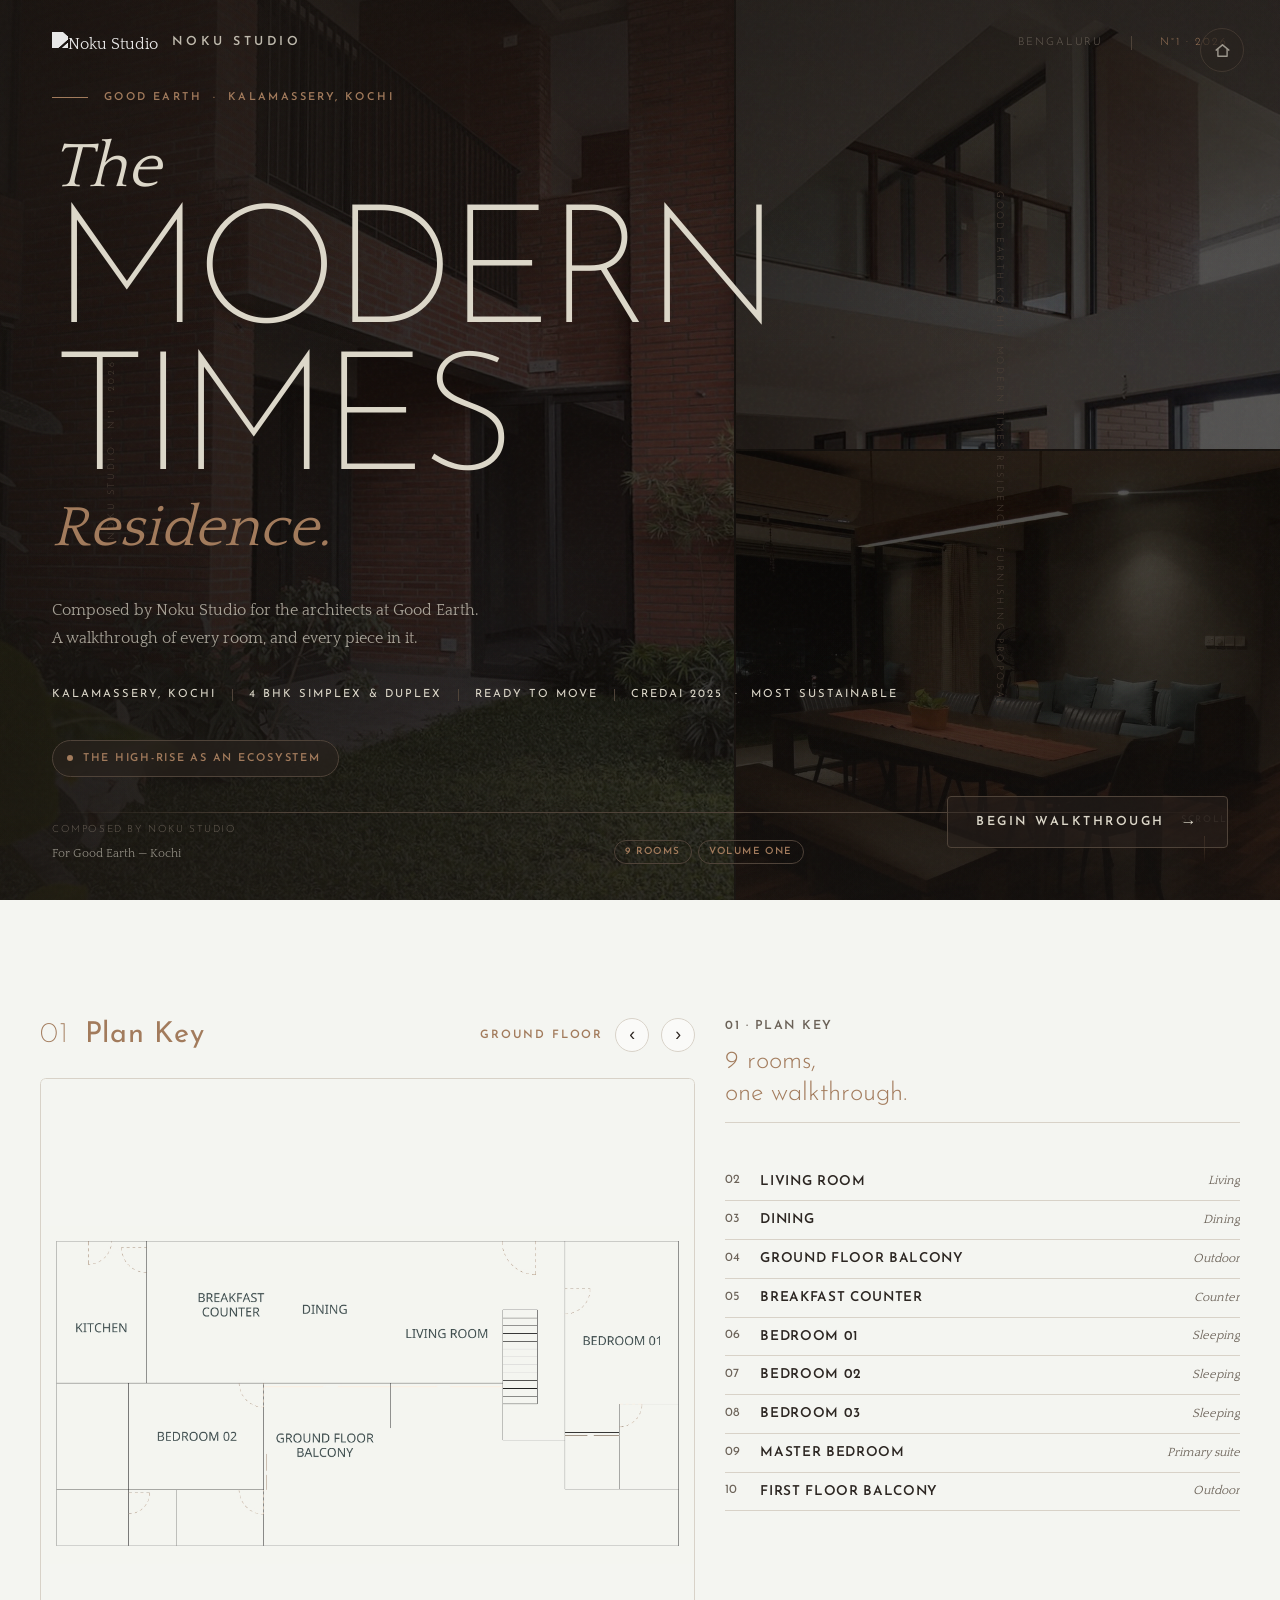
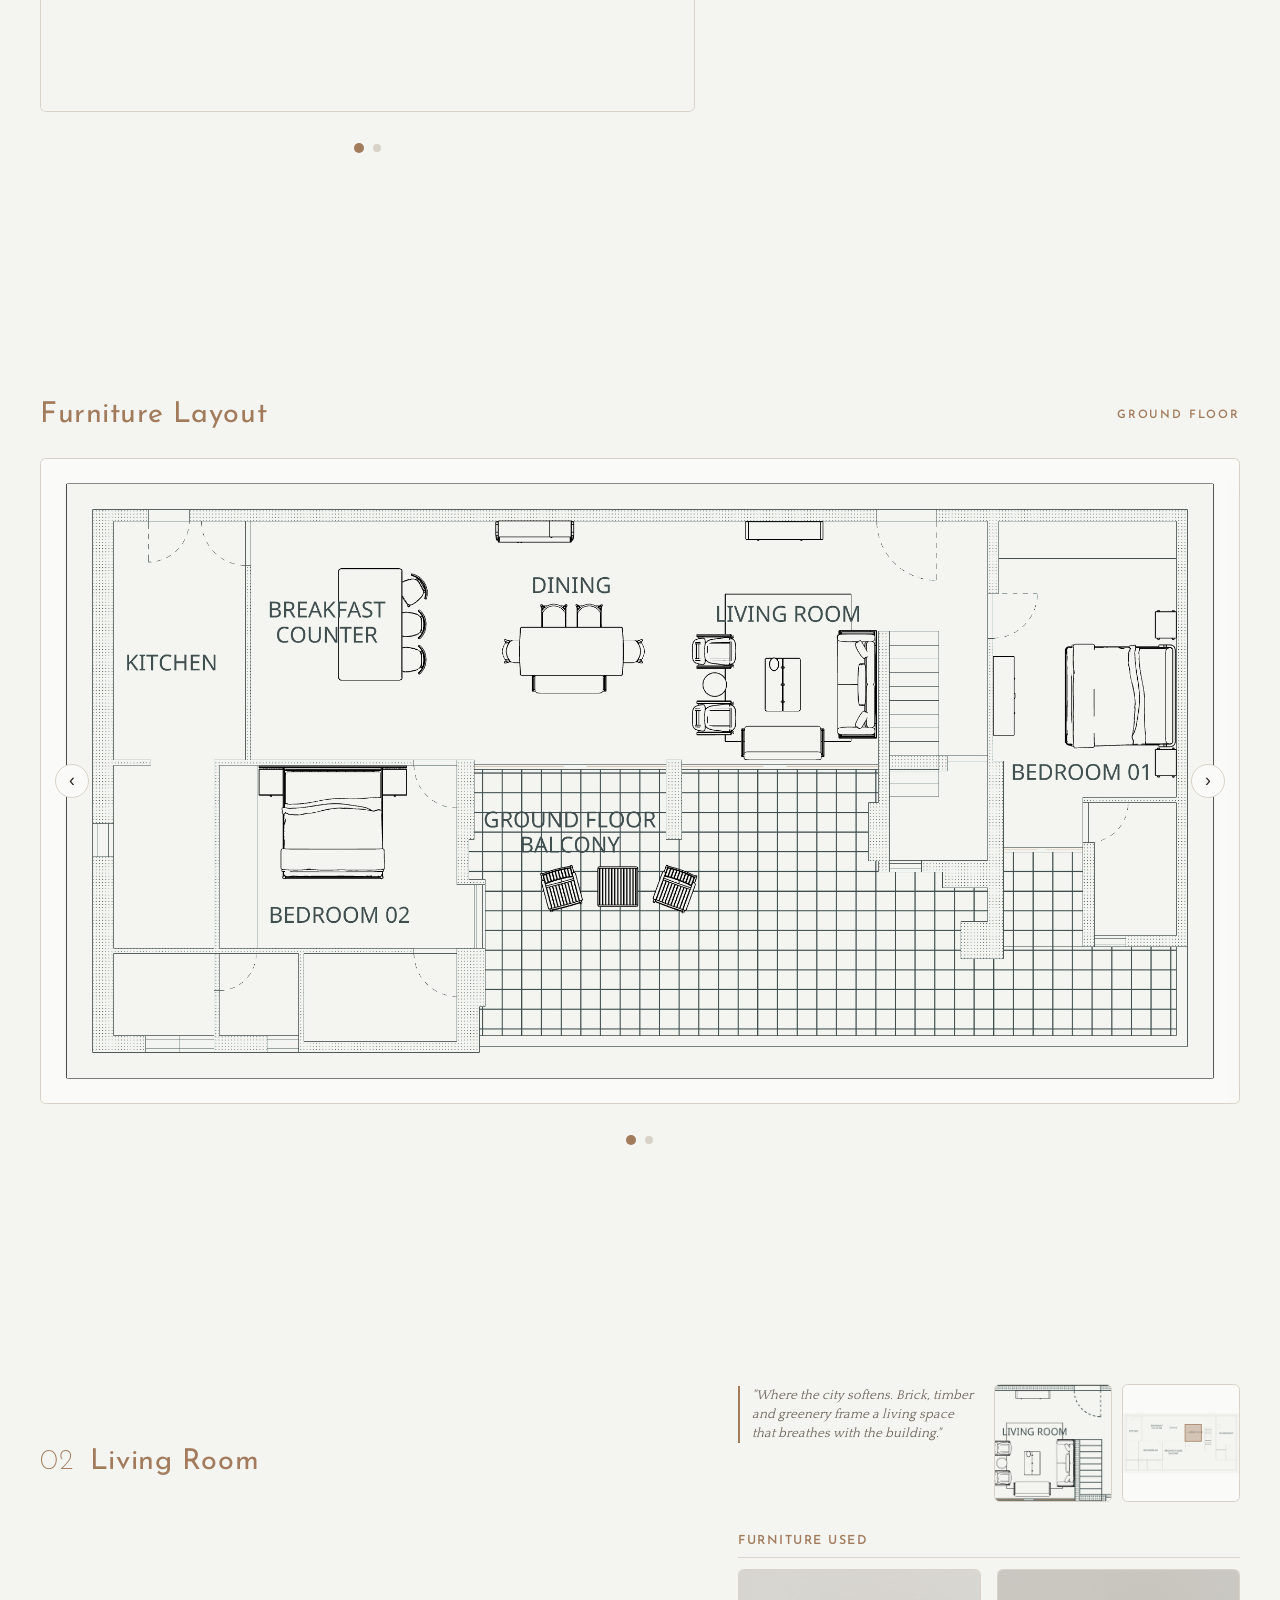
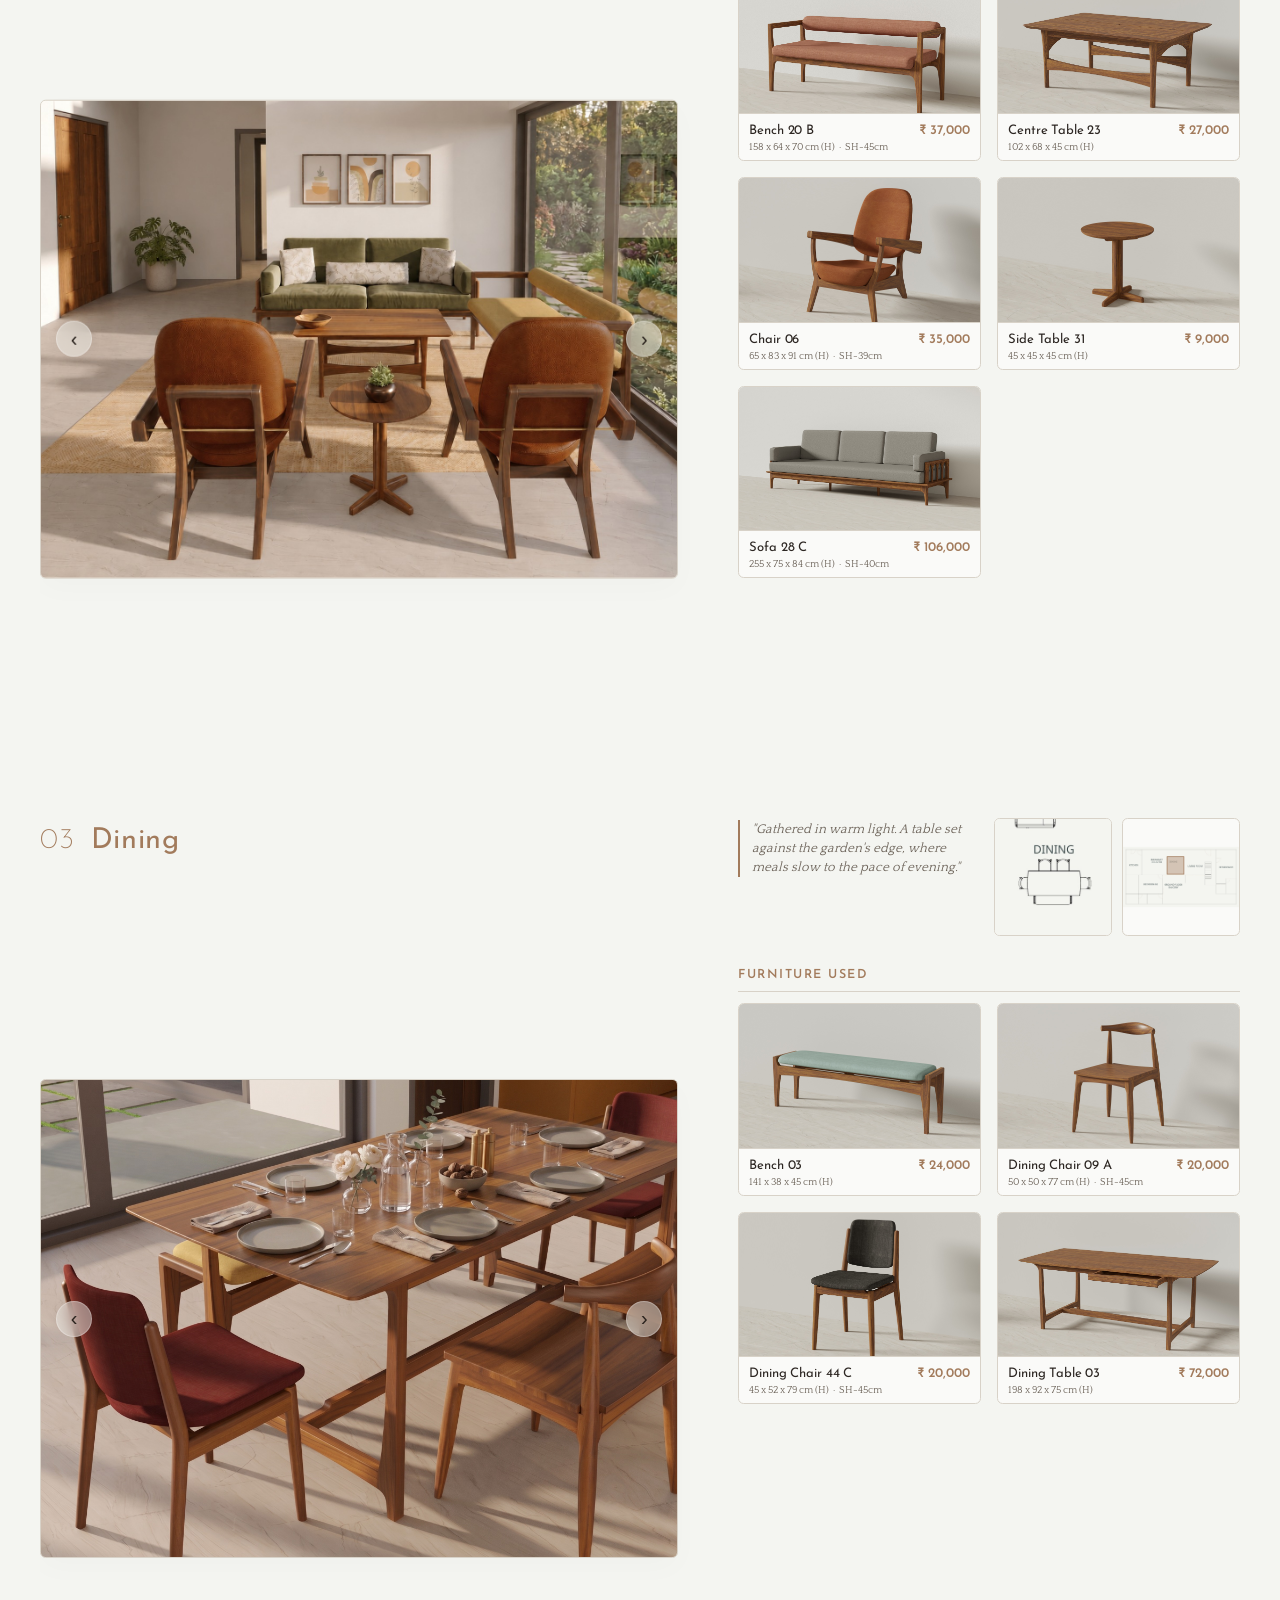
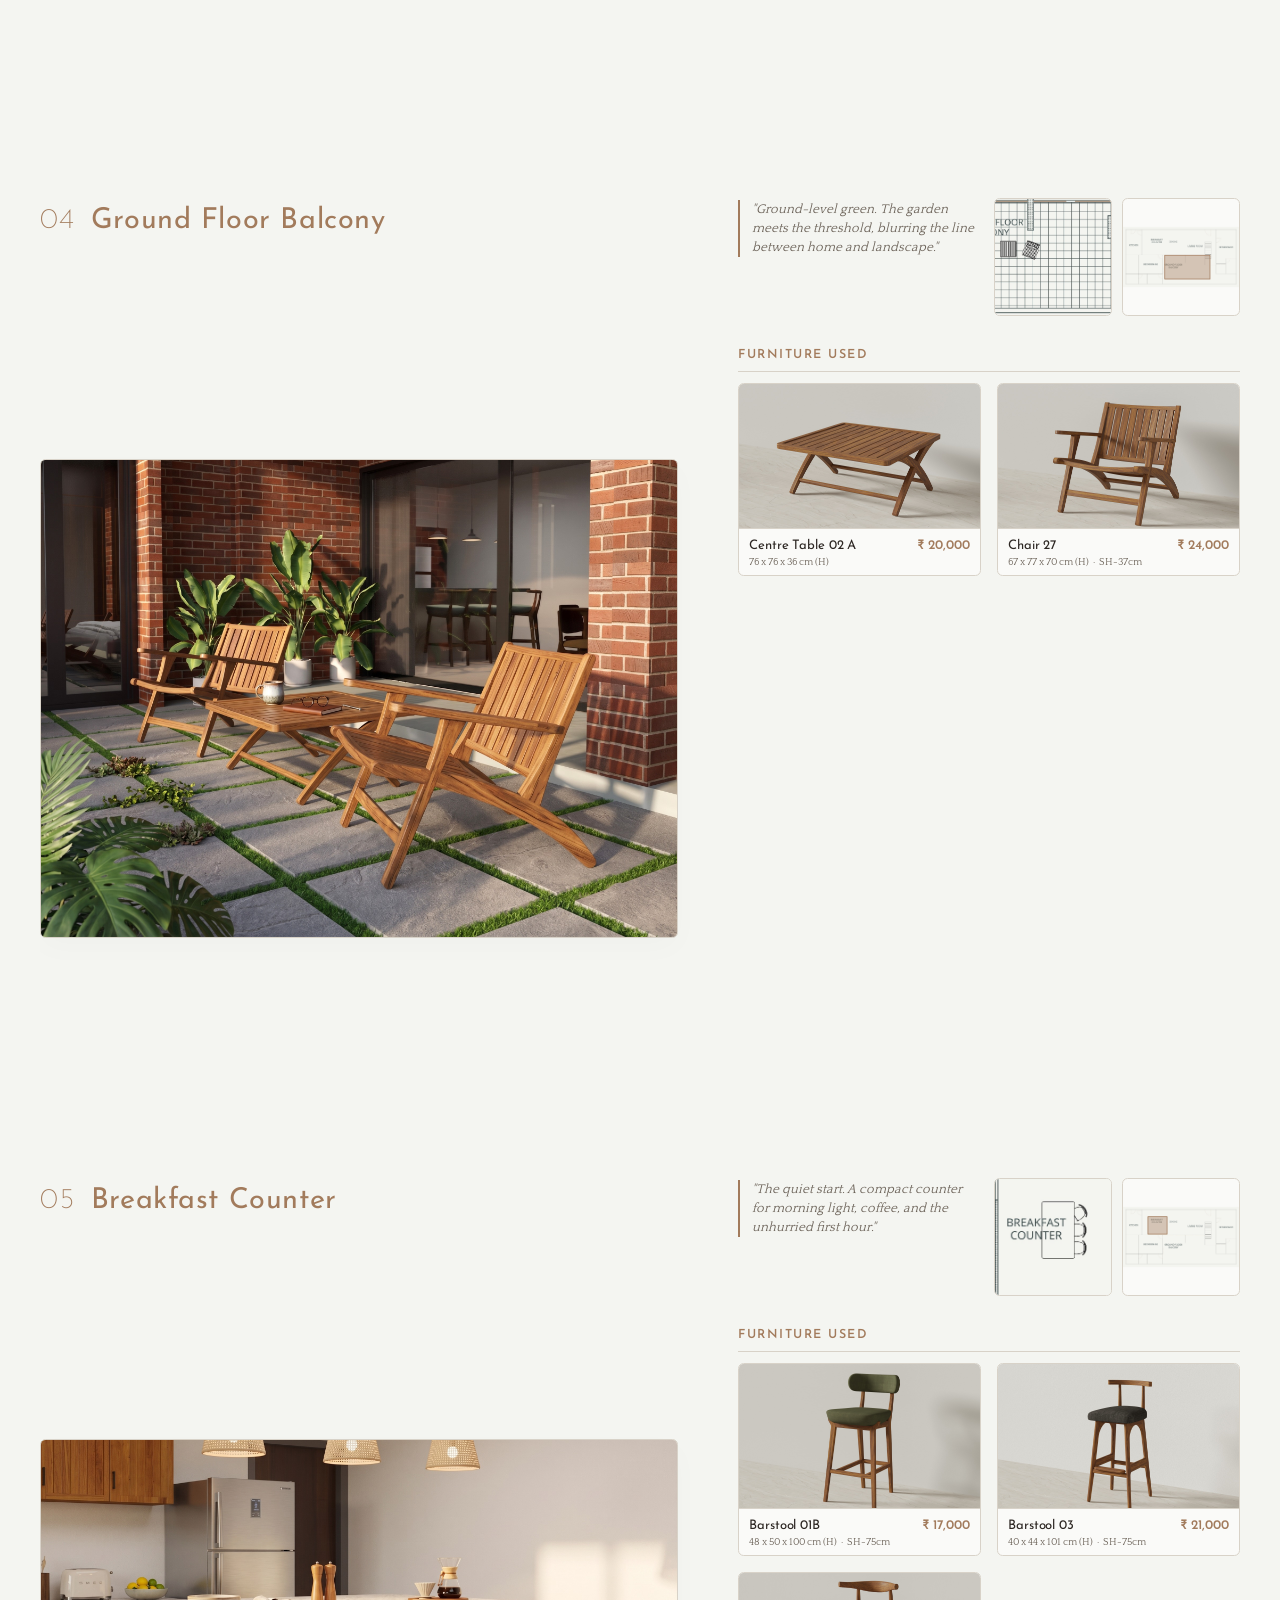
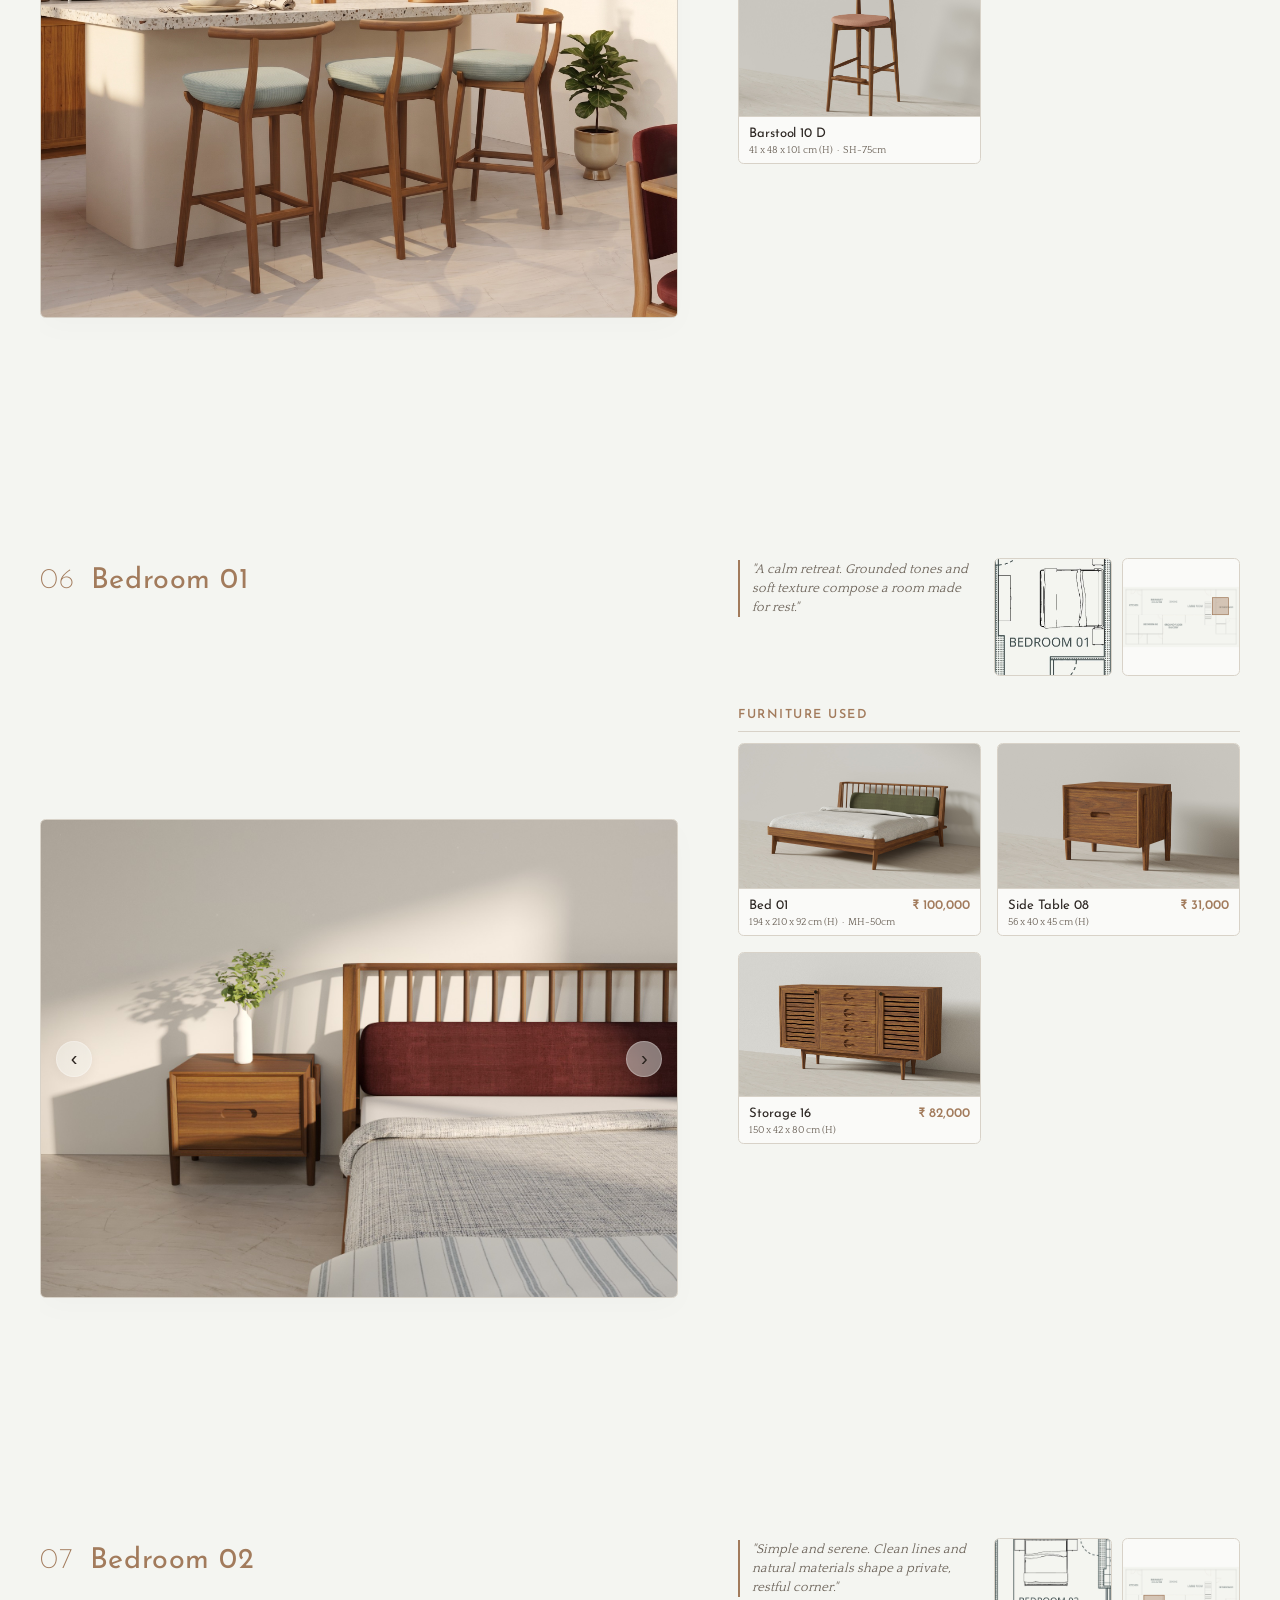
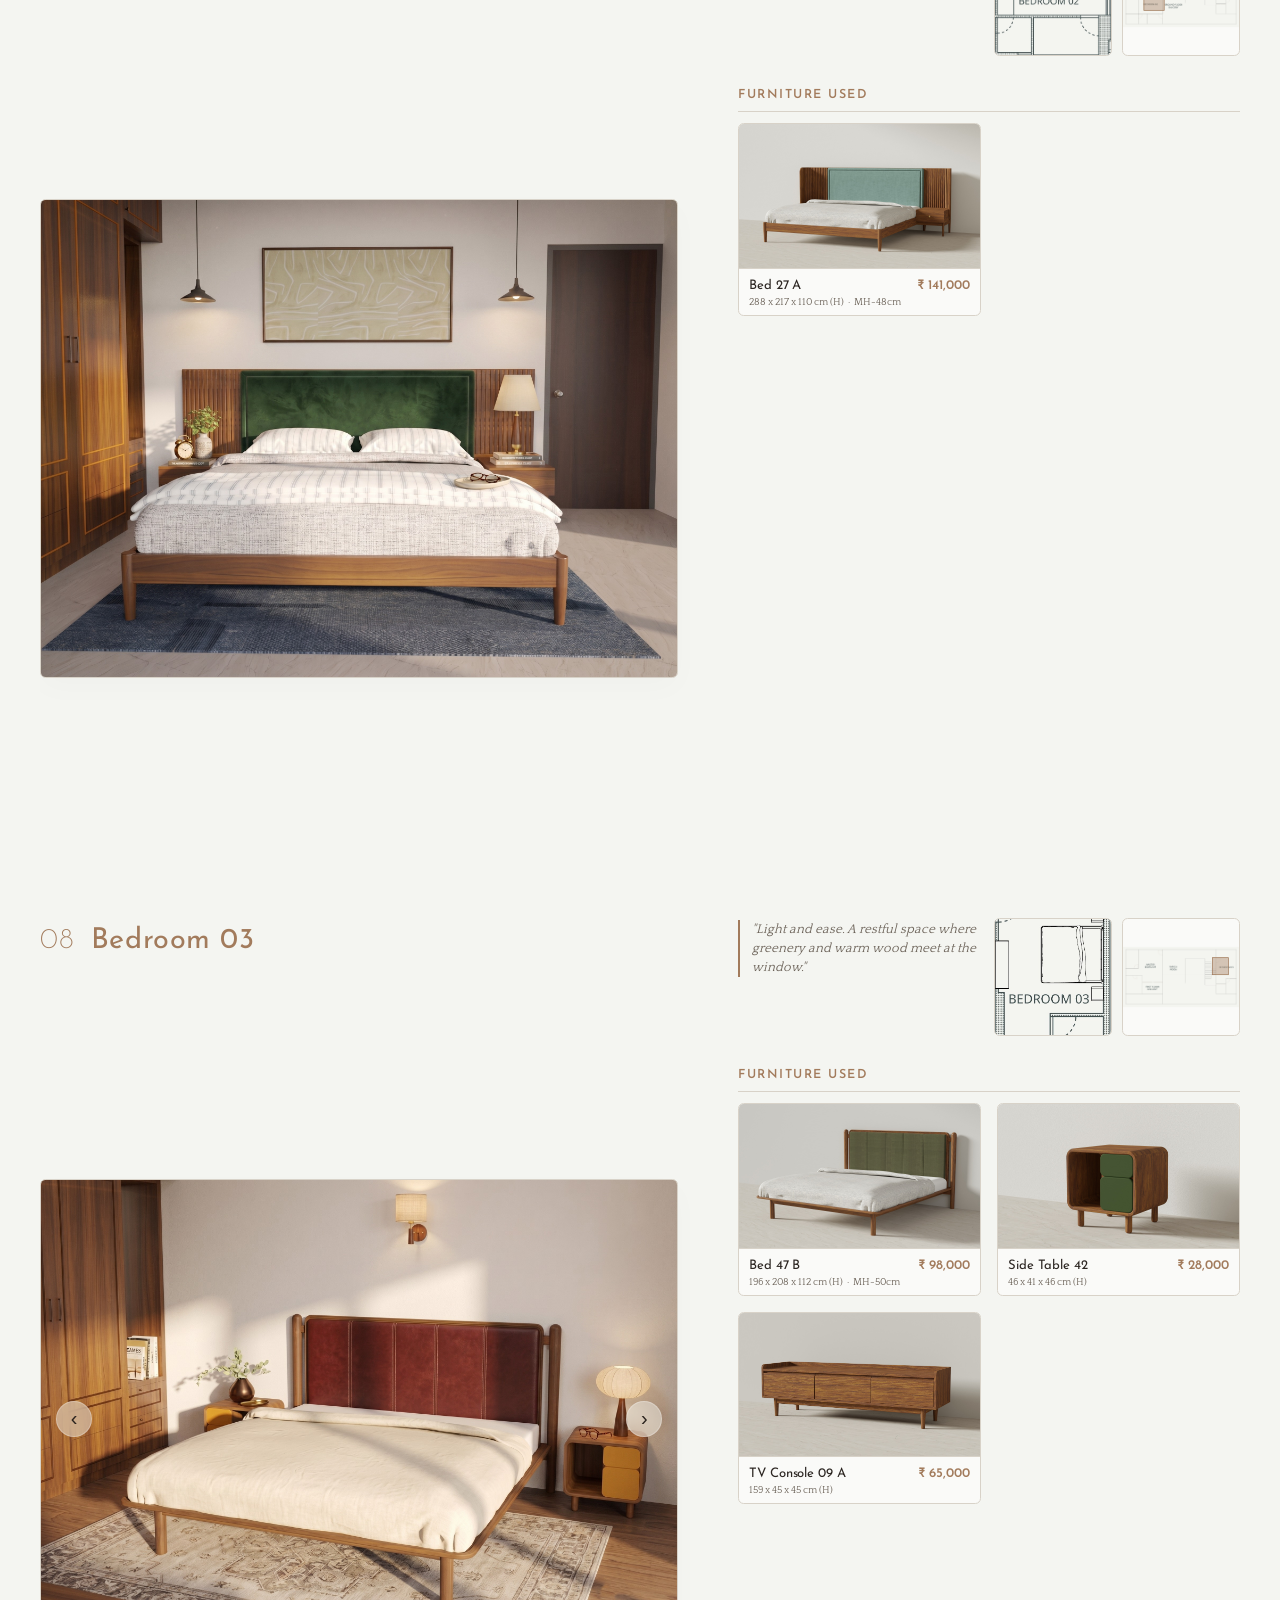
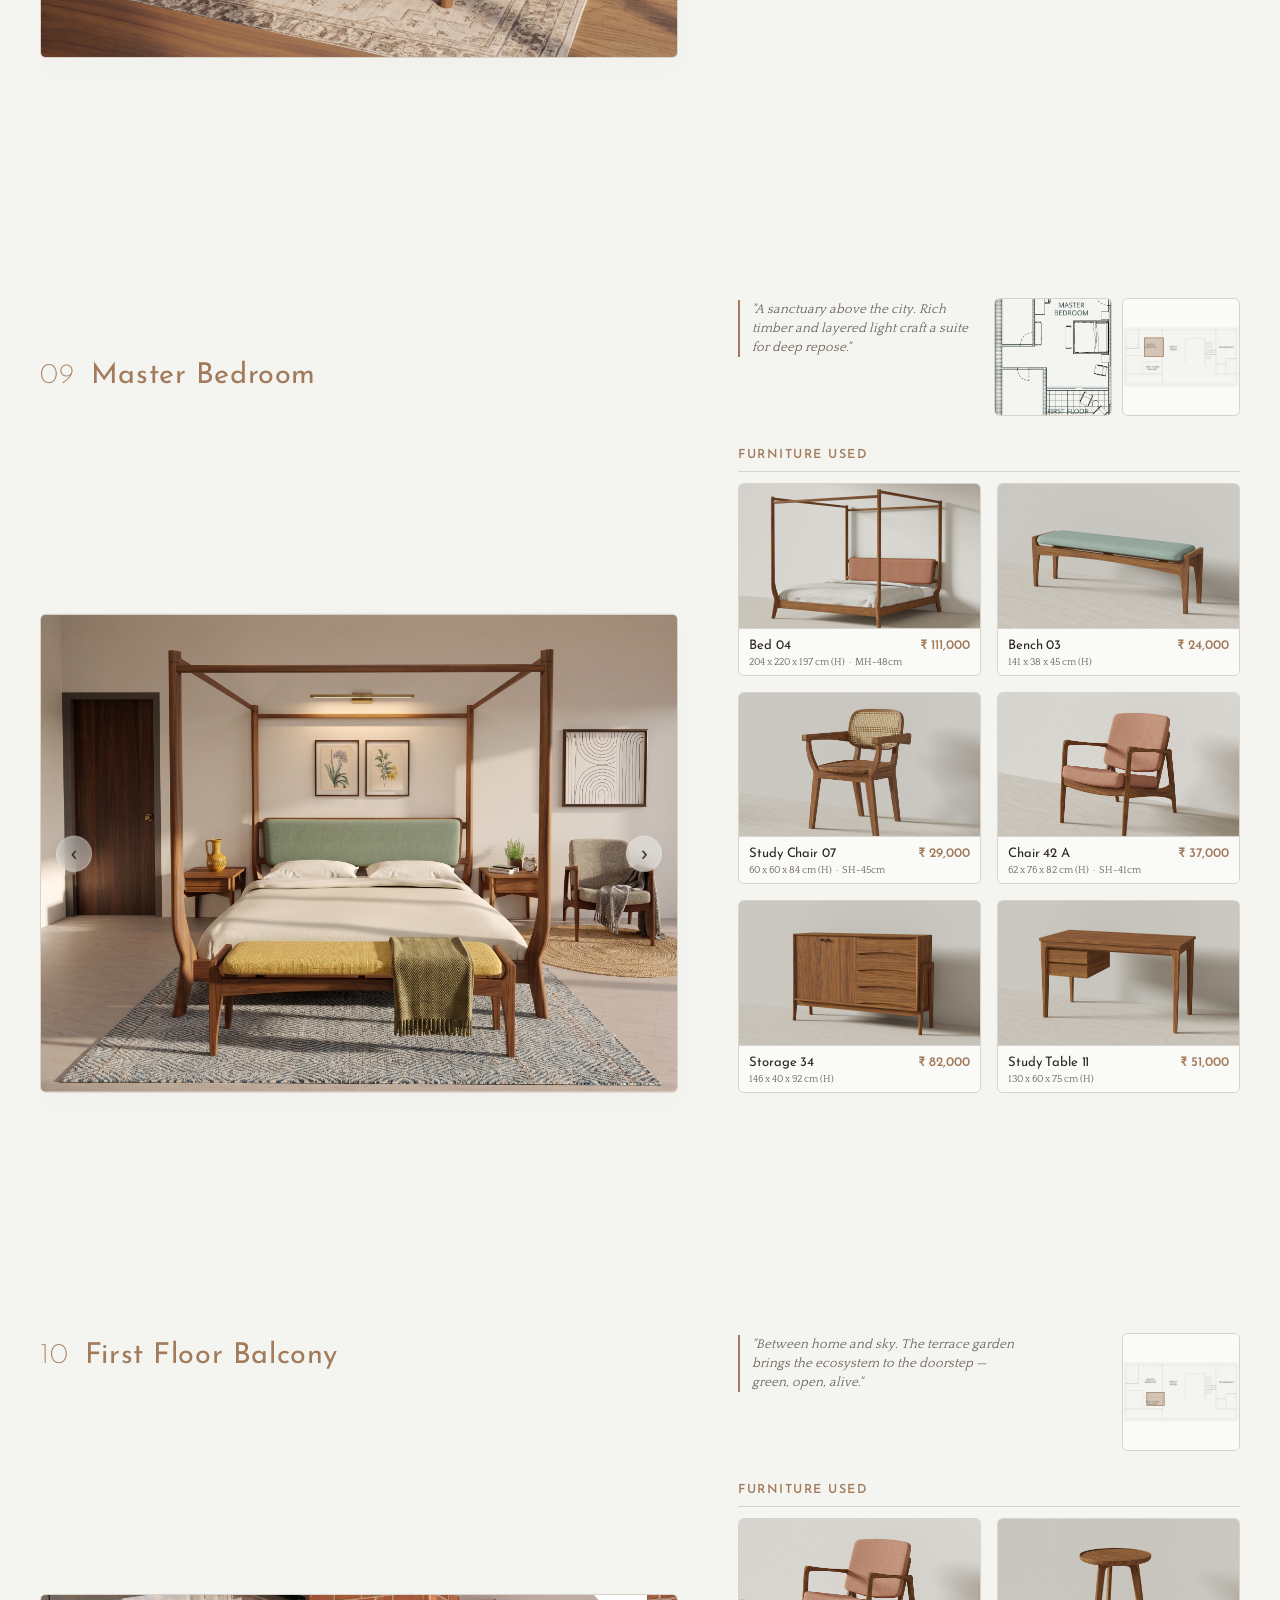
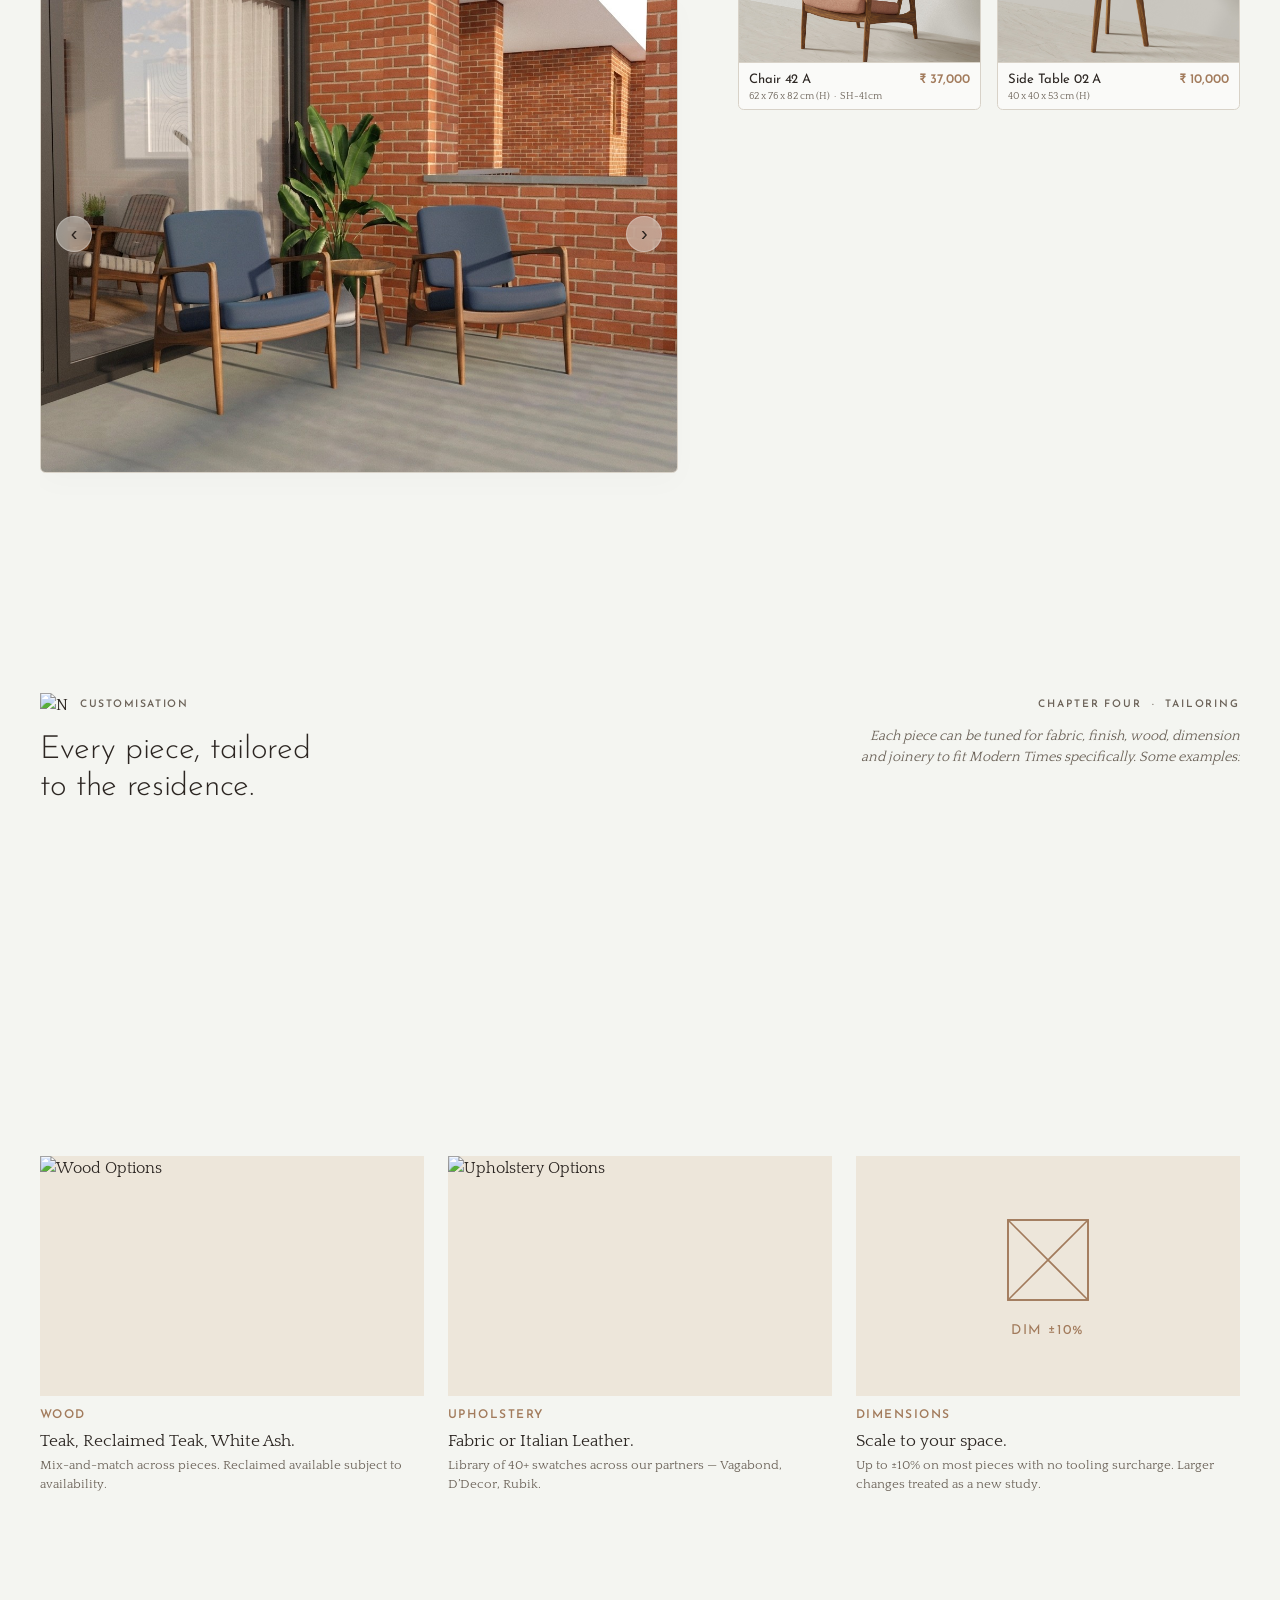
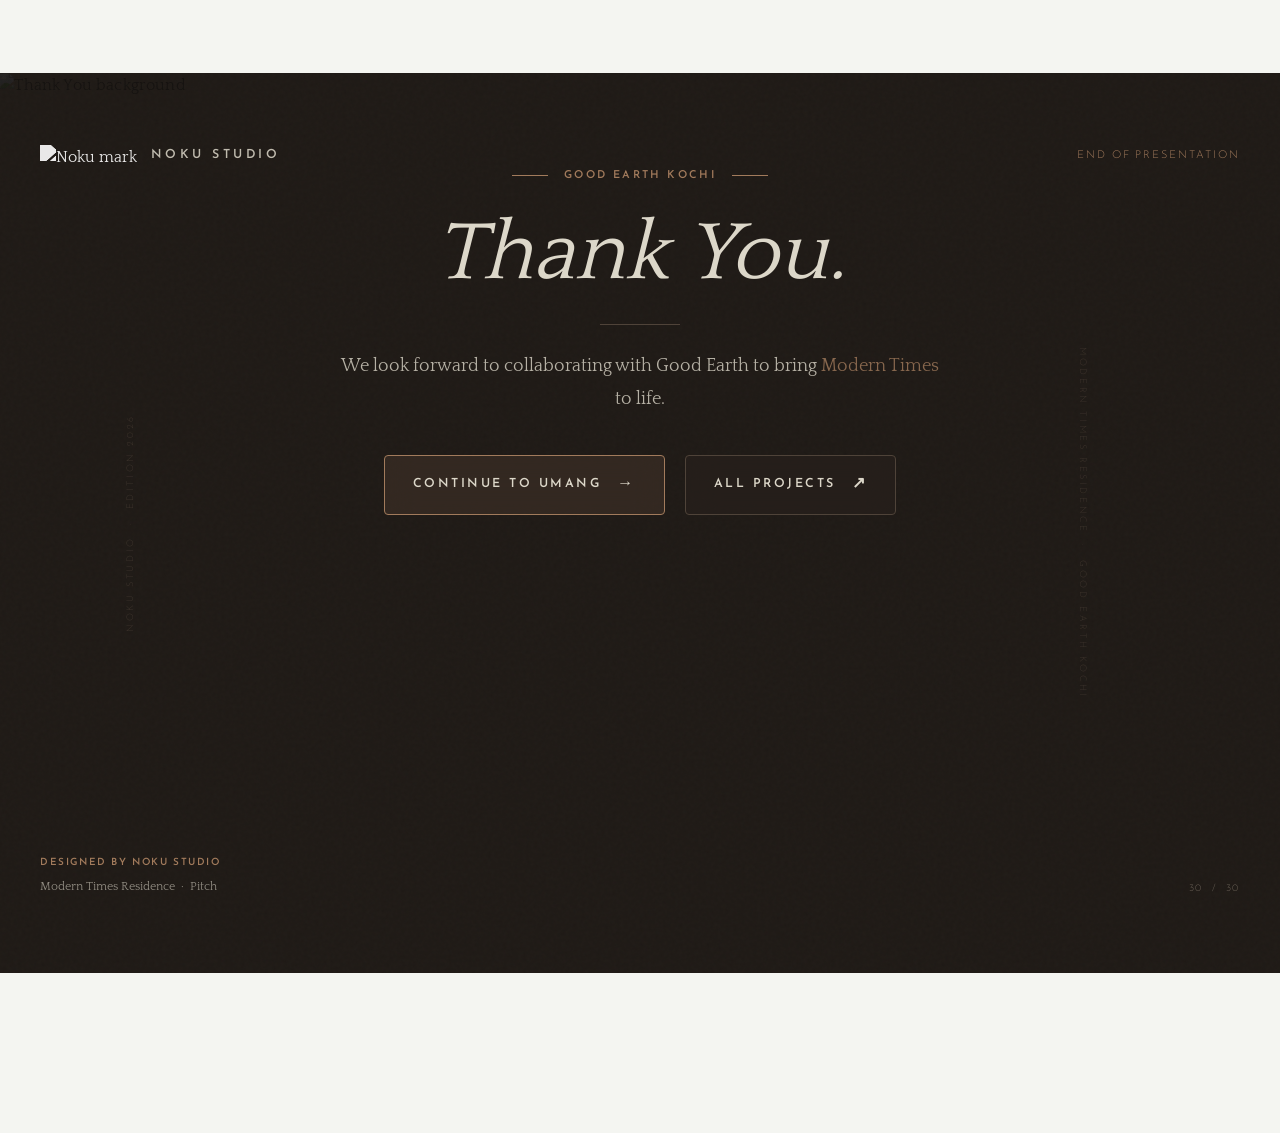
==== commit 4a53a2c1: "Rename TV Unit XX to TV Console XX in database, configurations, and image files" ====
--- a/modern-times.html
+++ b/modern-times.html
@@ -935,14 +935,14 @@
                 <span class="product-card__material">46 x 41 x 46 cm (H)</span>
               </div>
             </div>
-            <!-- Product Card: TV Unit 09 A -->
-            <div class="product-card">
-              <div class="product-image-wrapper" onclick="openLightbox('room-07-prod-2', 0, 'projects/modern-times/07. Bedroom 03/Products/TV Unit 09.jpg', 'TV Unit 09 A', '159 x 45 x 45 cm (H)  —  ₹ 65,000')">
-                <img loading="lazy" src="projects/modern-times/07. Bedroom 03/Products/TV Unit 09.jpg" alt="TV Unit 09 A" class="product-image">
-              </div>
-              <div class="product-card__body">
-                <div style="display: flex; justify-content: space-between; align-items: baseline; gap: 8px;">
-                  <h3 class="product-card__name" style="flex-grow: 1; margin-bottom: 0;">TV Unit 09 A</h3>
+            <!-- Product Card: TV Console 09 A -->
+            <div class="product-card">
+              <div class="product-image-wrapper" onclick="openLightbox('room-07-prod-2', 0, 'projects/modern-times/07. Bedroom 03/Products/TV Console 09.jpg', 'TV Console 09 A', '159 x 45 x 45 cm (H)  —  ₹ 65,000')">
+                <img loading="lazy" src="projects/modern-times/07. Bedroom 03/Products/TV Console 09.jpg" alt="TV Console 09 A" class="product-image">
+              </div>
+              <div class="product-card__body">
+                <div style="display: flex; justify-content: space-between; align-items: baseline; gap: 8px;">
+                  <h3 class="product-card__name" style="flex-grow: 1; margin-bottom: 0;">TV Console 09 A</h3>
                   <span class="product-card__price" style="font-family: var(--font-display); font-size: 0.82rem; font-weight: 600; color: var(--chamoisee); white-space: nowrap;">₹ 65,000</span>
                 </div>
                 <span class="product-card__material">159 x 45 x 45 cm (H)</span>
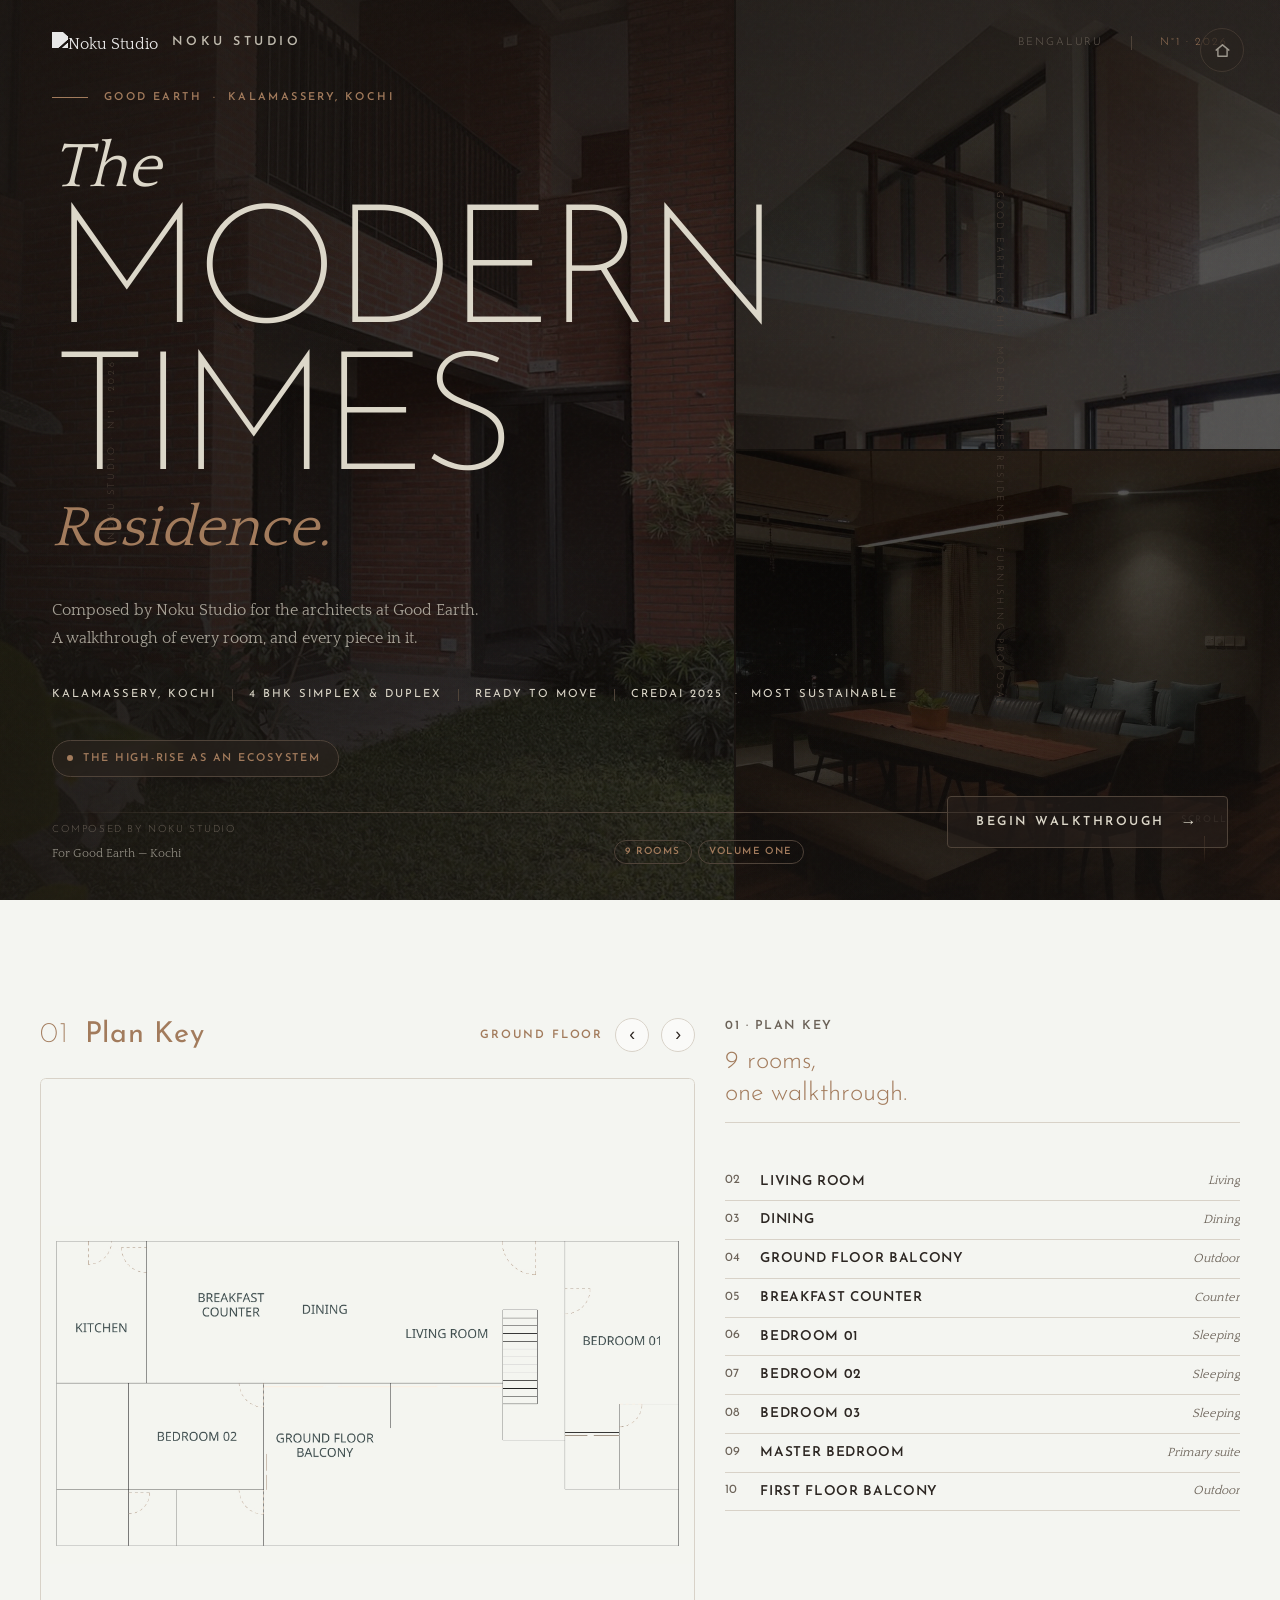
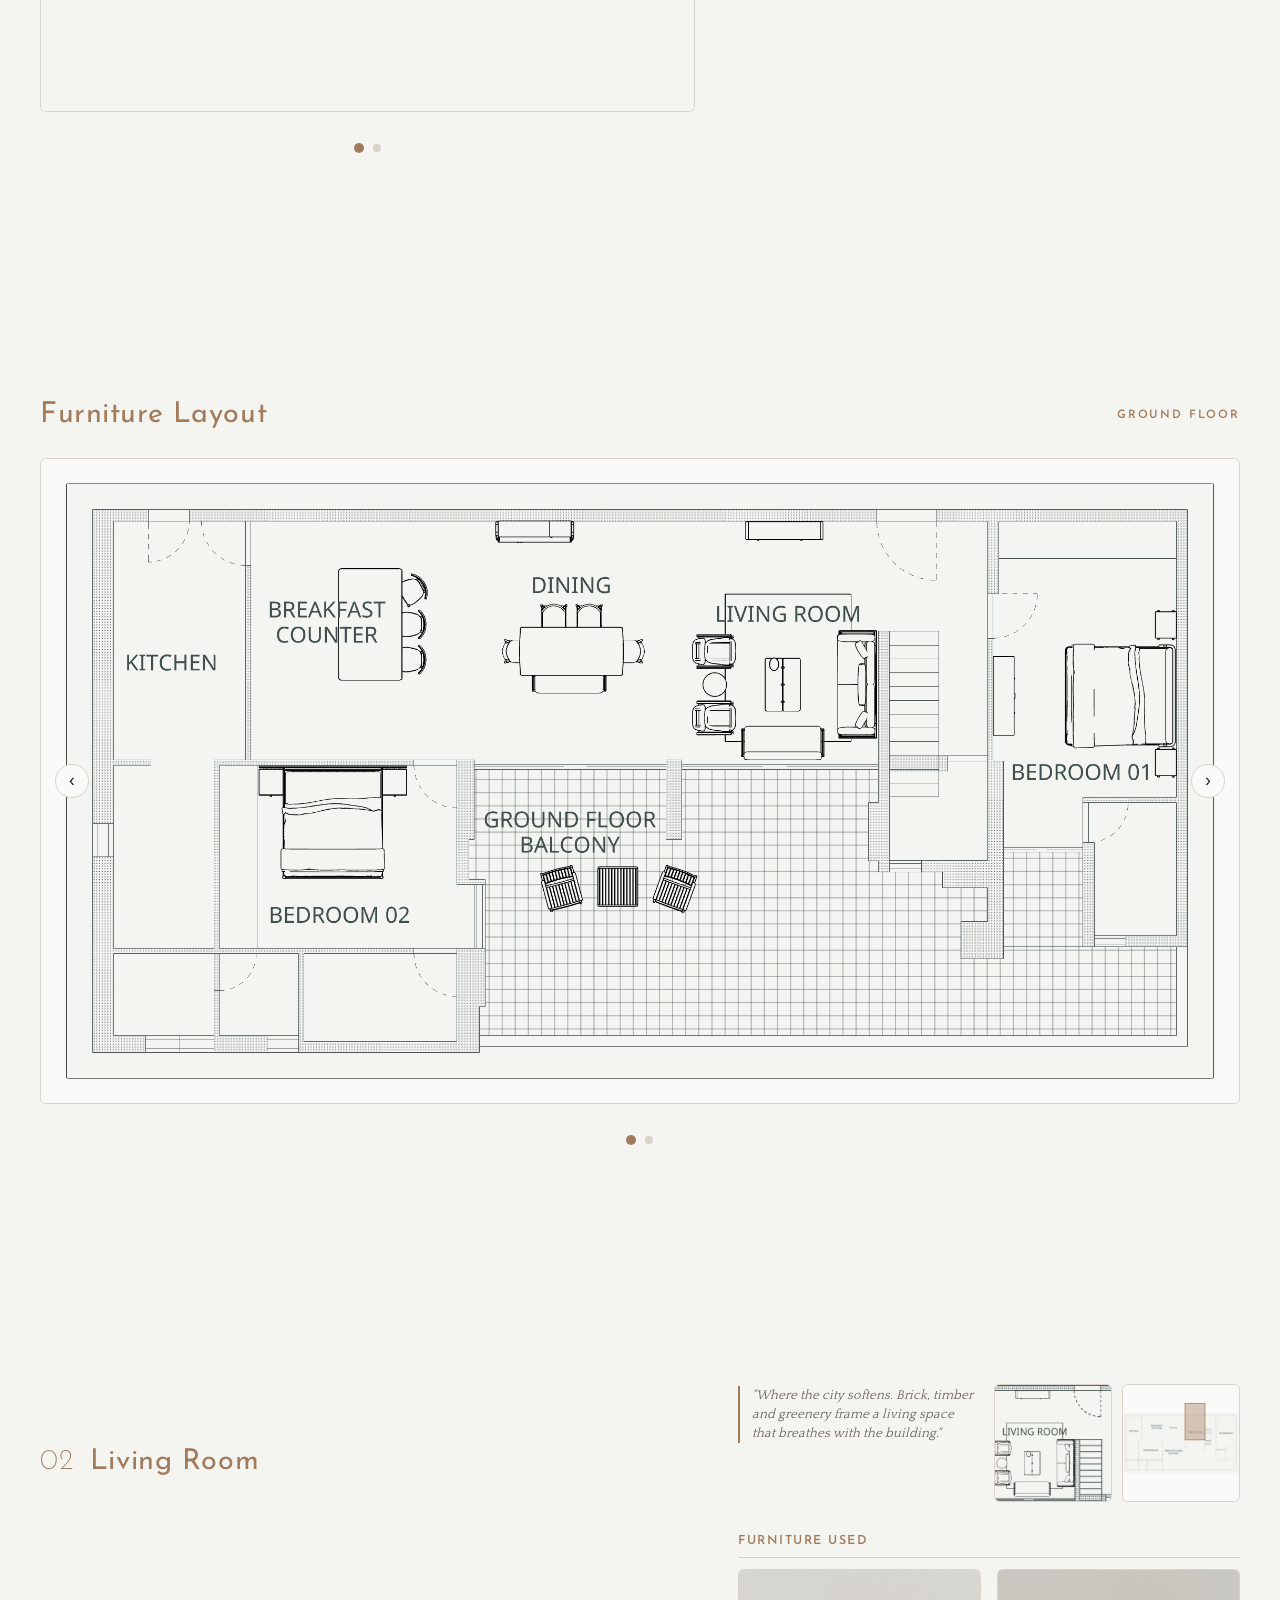
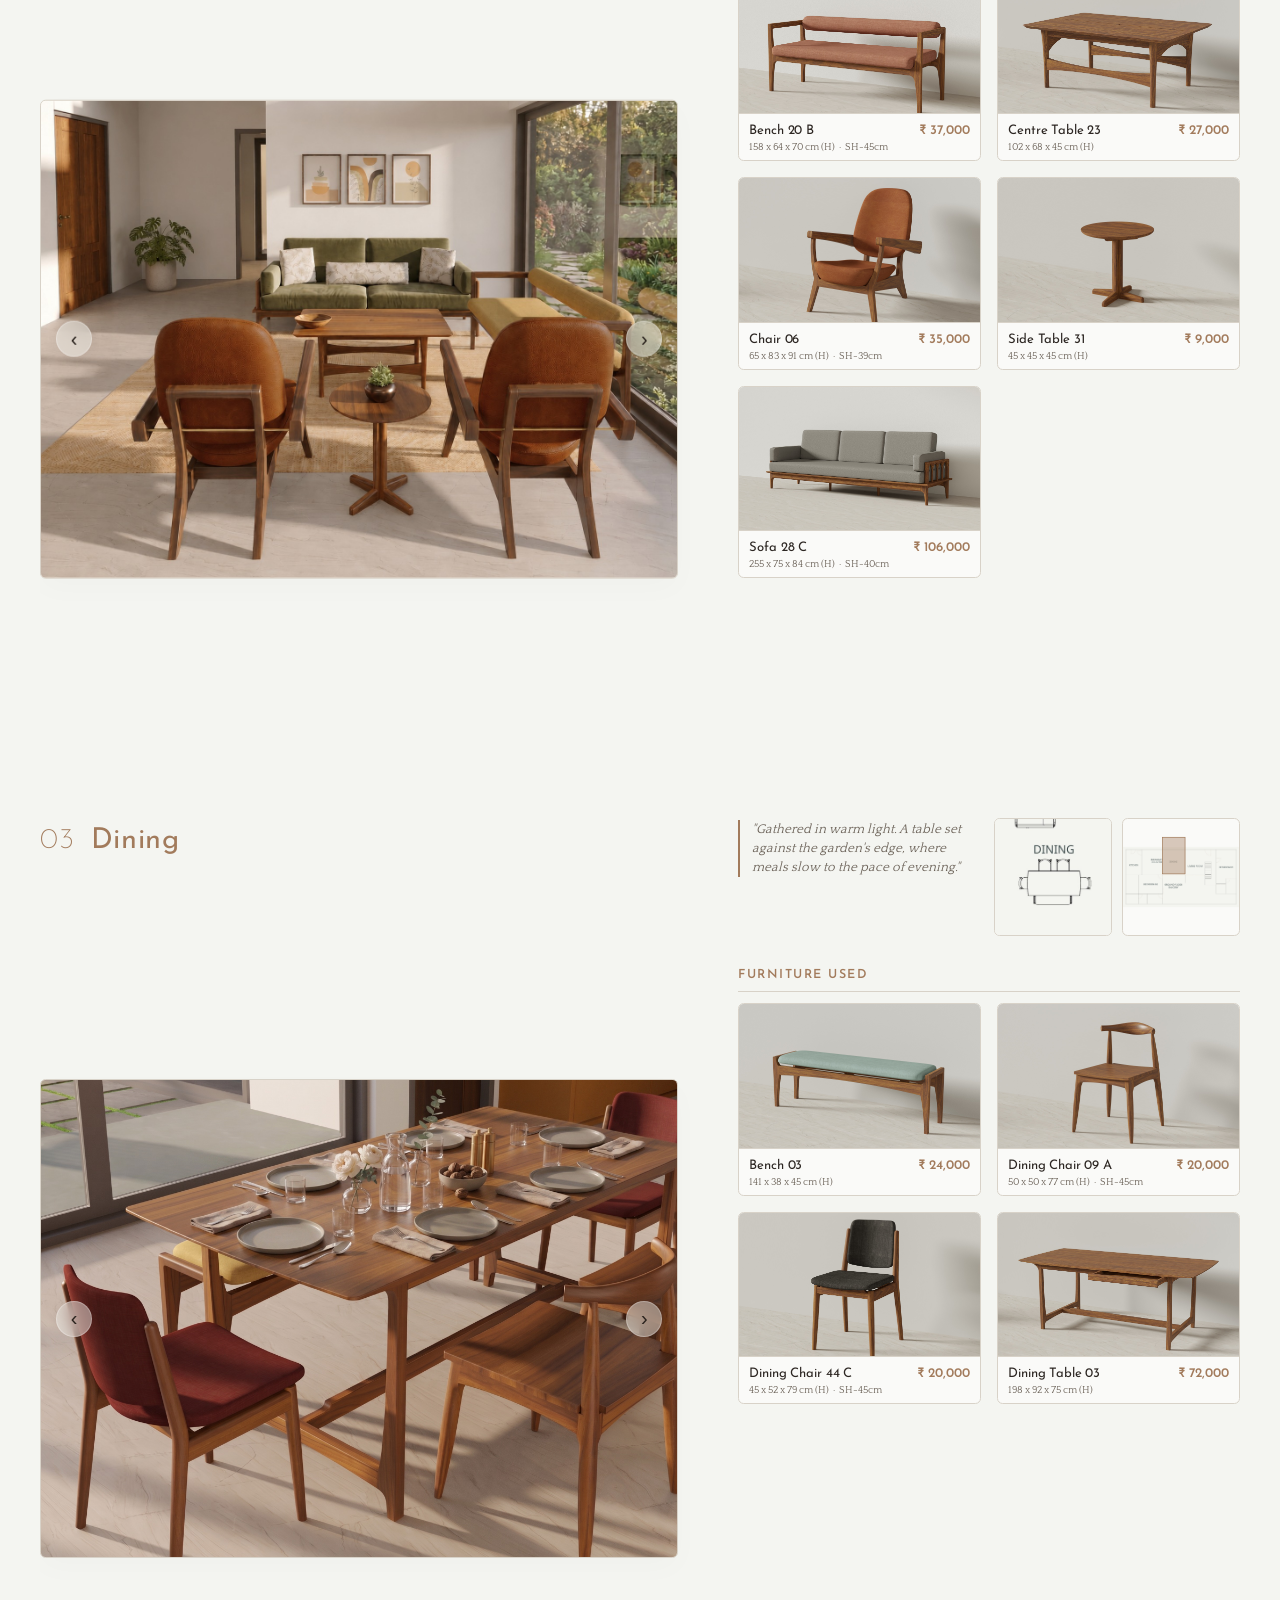
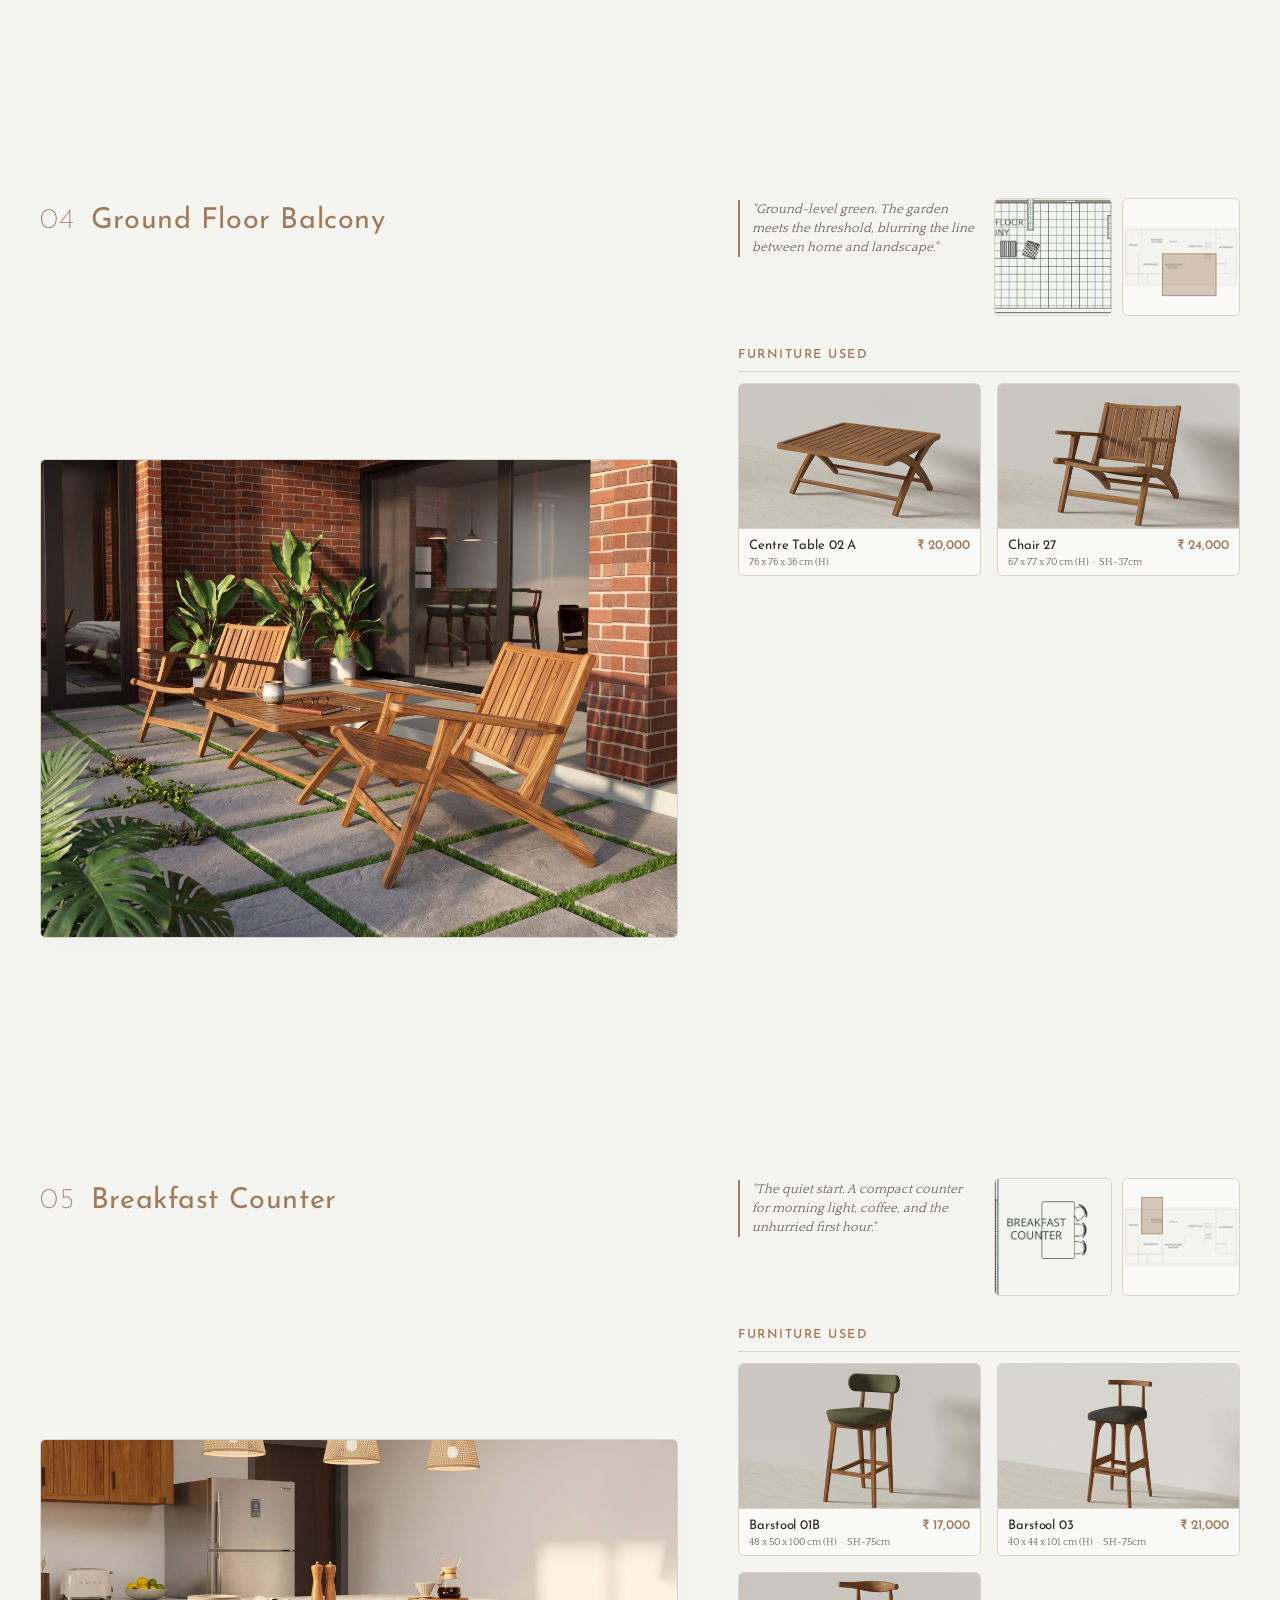
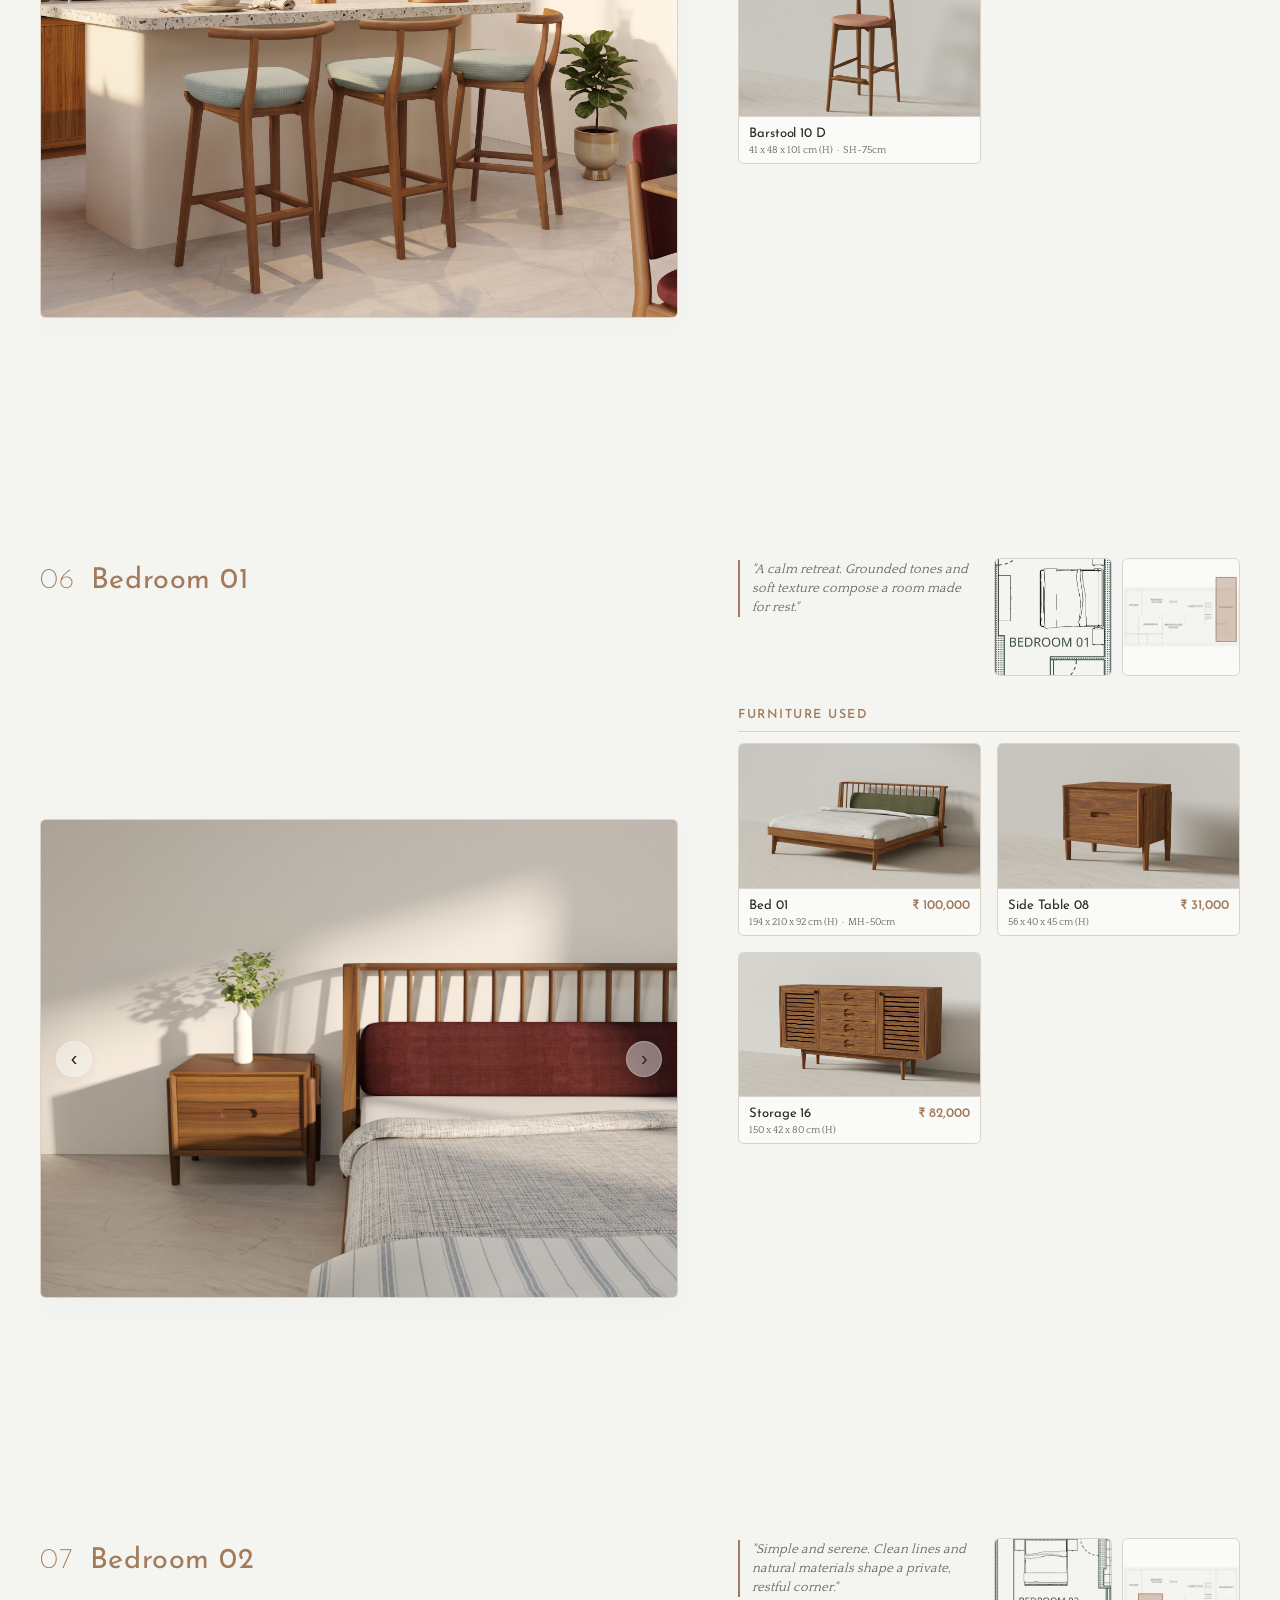
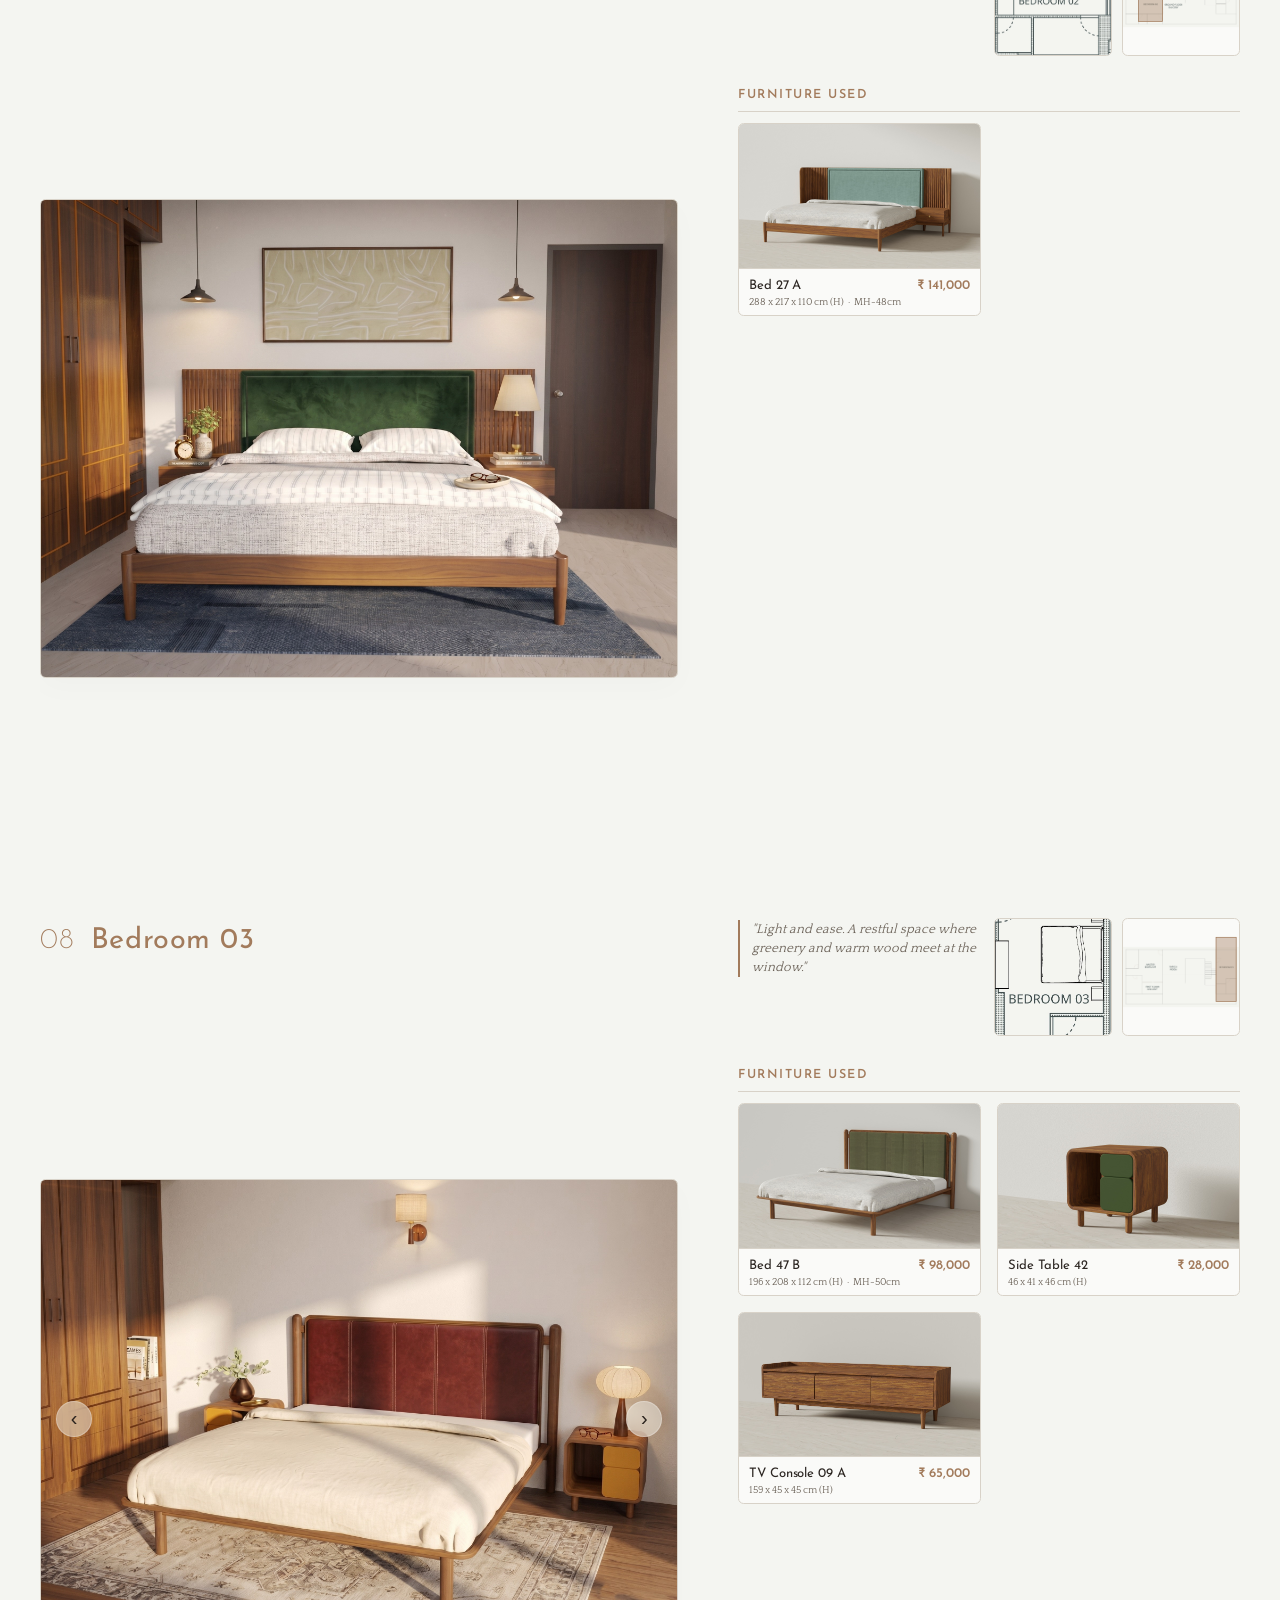
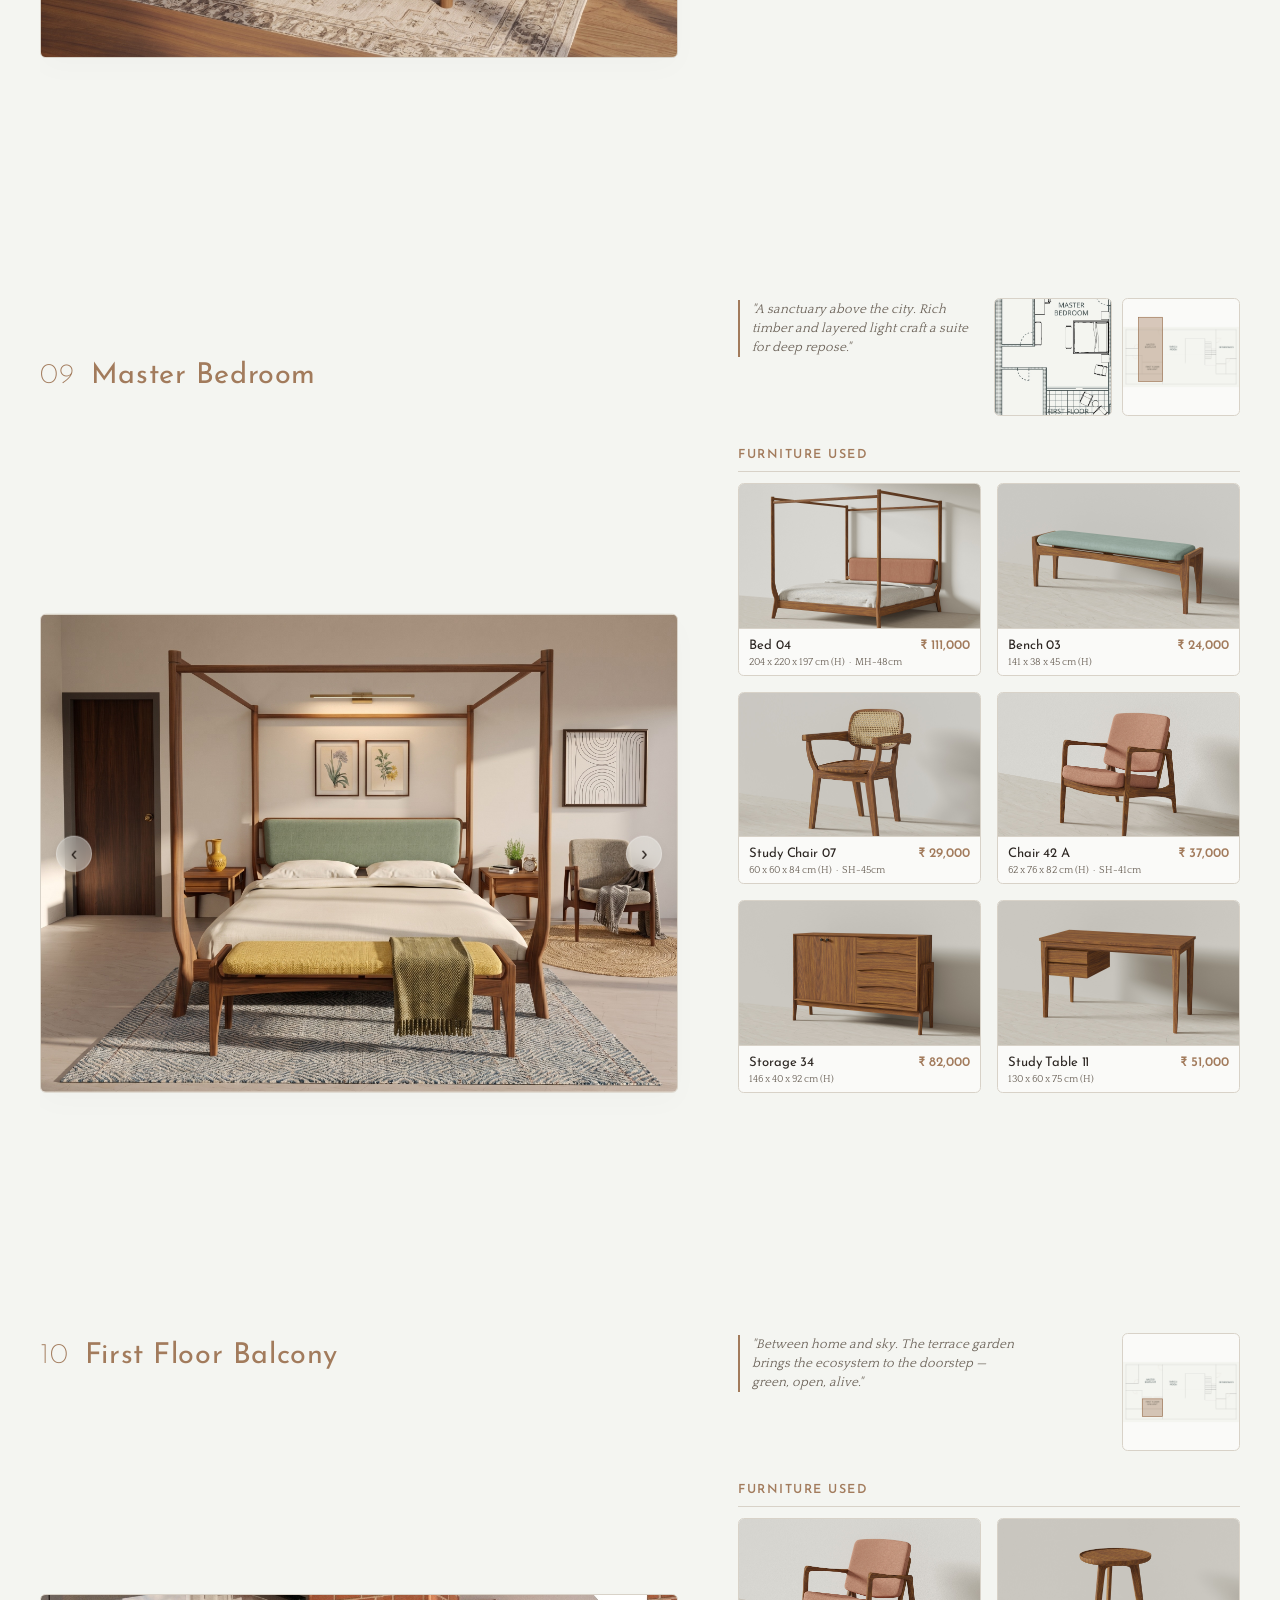
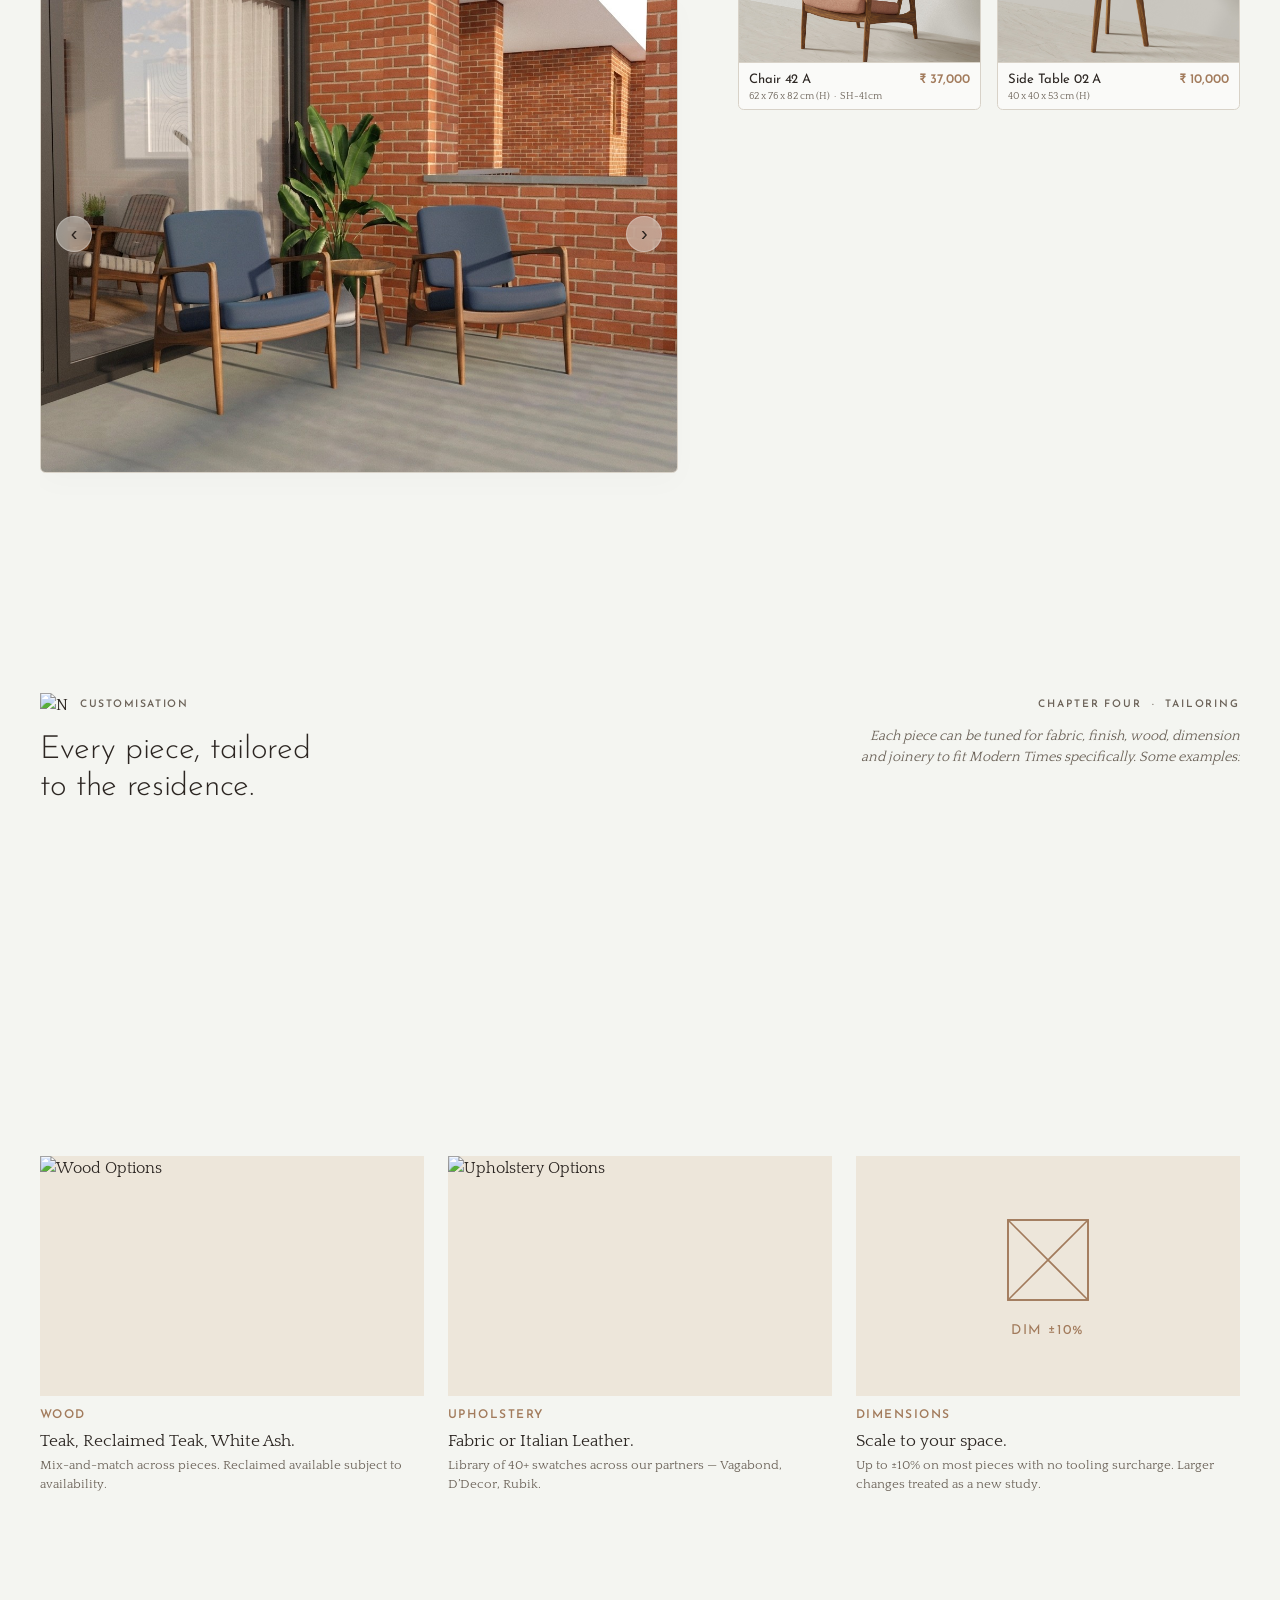
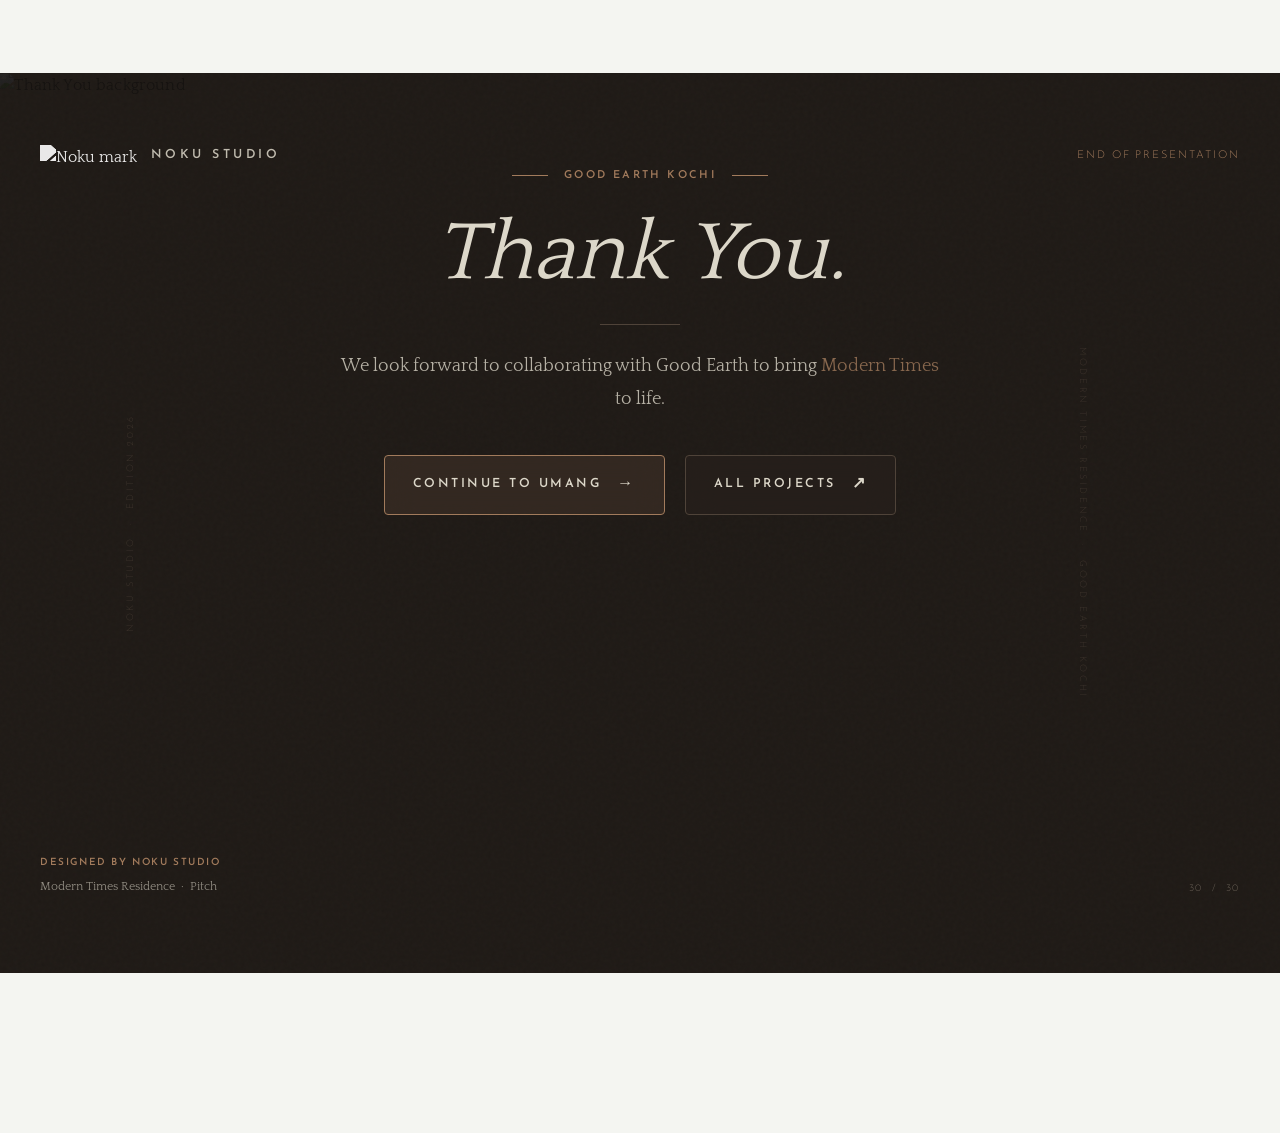
==== commit d90c19a3: "Update Modern Times keyplan hotspot coordinates to follow walls precisely" ====
--- a/modern-times.html
+++ b/modern-times.html
@@ -135,17 +135,17 @@
             <image href="projects/modern-times/Layout Simplified - GF.jpg" x="0" y="0" width="2400" height="1800" />
             <g class="svg-rooms-group">
               <!-- Living Room -->
-              <rect class="svg-room-rect" id="svg-rect-room-01" x="1284" y="516" width="336" height="348" onclick="scrollToRoom('room-01')" onmouseover="highlightRoom('room-01')" onmouseout="unhighlightRoom('room-01')" />
+              <rect class="svg-room-rect" id="svg-rect-room-01" x="1284" y="79" width="412" height="756" onclick="scrollToRoom('room-01')" onmouseover="highlightRoom('room-01')" onmouseout="unhighlightRoom('room-01')" />
               <!-- Dining -->
-              <rect class="svg-room-rect" id="svg-rect-room-02" x="912" y="480" width="348" height="360" onclick="scrollToRoom('room-02')" onmouseover="highlightRoom('room-02')" onmouseout="unhighlightRoom('room-02')" />
+              <rect class="svg-room-rect" id="svg-rect-room-02" x="817" y="79" width="467" height="756" onclick="scrollToRoom('room-02')" onmouseover="highlightRoom('room-02')" onmouseout="unhighlightRoom('room-02')" />
               <!-- Ground Floor Balcony -->
-              <rect class="svg-room-rect" id="svg-rect-room-03" x="864" y="864" width="936" height="492" onclick="scrollToRoom('room-03')" onmouseover="highlightRoom('room-03')" onmouseout="unhighlightRoom('room-03')" />
+              <rect class="svg-room-rect" id="svg-rect-room-03" x="817" y="835" width="1108" height="866" onclick="scrollToRoom('room-03')" onmouseover="highlightRoom('room-03')" onmouseout="unhighlightRoom('room-03')" />
               <!-- Breakfast Counter -->
-              <rect class="svg-room-rect" id="svg-rect-room-04" x="516" y="480" width="396" height="360" onclick="scrollToRoom('room-04')" onmouseover="highlightRoom('room-04')" onmouseout="unhighlightRoom('room-04')" />
+              <rect class="svg-room-rect" id="svg-rect-room-04" x="387" y="79" width="430" height="756" onclick="scrollToRoom('room-04')" onmouseover="highlightRoom('room-04')" onmouseout="unhighlightRoom('room-04')" />
               <!-- Bedroom 01 -->
-              <rect class="svg-room-rect" id="svg-rect-room-05" x="1850" y="500" width="330" height="352" onclick="scrollToRoom('room-05')" onmouseover="highlightRoom('room-05')" onmouseout="unhighlightRoom('room-05')" />
+              <rect class="svg-room-rect" id="svg-rect-room-05" x="1925" y="79" width="417" height="1325" onclick="scrollToRoom('room-05')" onmouseover="highlightRoom('room-05')" onmouseout="unhighlightRoom('room-05')" />
               <!-- Bedroom 02 -->
-              <rect class="svg-room-rect" id="svg-rect-room-06" x="432" y="864" width="420" height="312" onclick="scrollToRoom('room-06')" onmouseover="highlightRoom('room-06')" onmouseout="unhighlightRoom('room-06')" />
+              <rect class="svg-room-rect" id="svg-rect-room-06" x="321" y="835" width="496" height="569" onclick="scrollToRoom('room-06')" onmouseover="highlightRoom('room-06')" onmouseout="unhighlightRoom('room-06')" />
             </g>
           </svg>
         </div>
@@ -154,11 +154,11 @@
             <image href="projects/modern-times/Layout Simplified - FF.jpg" x="0" y="0" width="2400" height="1800" />
             <g class="svg-rooms-group">
               <!-- Bedroom 03 -->
-              <rect class="svg-room-rect" id="svg-rect-room-07" x="1850" y="500" width="330" height="352" onclick="scrollToRoom('room-07')" onmouseover="highlightRoom('room-07')" onmouseout="unhighlightRoom('room-07')" />
+              <rect class="svg-room-rect" id="svg-rect-room-07" x="1925" y="79" width="417" height="1325" onclick="scrollToRoom('room-07')" onmouseover="highlightRoom('room-07')" onmouseout="unhighlightRoom('room-07')" />
               <!-- Master Bedroom -->
-              <rect class="svg-room-rect" id="svg-rect-room-08" x="444" y="504" width="396" height="384" onclick="scrollToRoom('room-08')" onmouseover="highlightRoom('room-08')" onmouseout="unhighlightRoom('room-08')" />
+              <rect class="svg-room-rect" id="svg-rect-room-08" x="321" y="79" width="496" height="1325" onclick="scrollToRoom('room-08')" onmouseover="highlightRoom('room-08')" onmouseout="unhighlightRoom('room-08')" />
               <!-- First Floor Balcony -->
-              <rect class="svg-room-rect" id="svg-rect-room-09" x="492" y="912" width="360" height="264" onclick="scrollToRoom('room-09')" onmouseover="highlightRoom('room-09')" onmouseout="unhighlightRoom('room-09')" />
+              <rect class="svg-room-rect" id="svg-rect-room-09" x="400" y="1042" width="417" height="362" onclick="scrollToRoom('room-09')" onmouseover="highlightRoom('room-09')" onmouseout="unhighlightRoom('room-09')" />
             </g>
           </svg>
         </div>
@@ -328,7 +328,7 @@
             <div class="map-svg-wrapper">
               <svg viewBox="0 0 2400 1800" fill="none" xmlns="http://www.w3.org/2000/svg">
                       <image href="projects/modern-times/Layout Simplified - GF.jpg" x="0" y="0" width="2400" height="1800" />
-                      <rect x="1284" y="516" width="336" height="348" fill="#a27b5c" fill-opacity="0.4" stroke="#a27b5c" stroke-width="15" />
+                      <rect x="1284" y="79" width="412" height="756" fill="#a27b5c" fill-opacity="0.4" stroke="#a27b5c" stroke-width="15" />
                     </svg>
             </div>
           </div>
@@ -451,7 +451,7 @@
             <div class="map-svg-wrapper">
               <svg viewBox="0 0 2400 1800" fill="none" xmlns="http://www.w3.org/2000/svg">
                       <image href="projects/modern-times/Layout Simplified - GF.jpg" x="0" y="0" width="2400" height="1800" />
-                      <rect x="912" y="480" width="348" height="360" fill="#a27b5c" fill-opacity="0.4" stroke="#a27b5c" stroke-width="15" />
+                      <rect x="817" y="79" width="467" height="756" fill="#a27b5c" fill-opacity="0.4" stroke="#a27b5c" stroke-width="15" />
                     </svg>
             </div>
           </div>
@@ -557,7 +557,7 @@
             <div class="map-svg-wrapper">
               <svg viewBox="0 0 2400 1800" fill="none" xmlns="http://www.w3.org/2000/svg">
                       <image href="projects/modern-times/Layout Simplified - GF.jpg" x="0" y="0" width="2400" height="1800" />
-                      <rect x="864" y="864" width="936" height="492" fill="#a27b5c" fill-opacity="0.4" stroke="#a27b5c" stroke-width="15" />
+                      <rect x="817" y="835" width="1108" height="866" fill="#a27b5c" fill-opacity="0.4" stroke="#a27b5c" stroke-width="15" />
                     </svg>
             </div>
           </div>
@@ -637,7 +637,7 @@
             <div class="map-svg-wrapper">
               <svg viewBox="0 0 2400 1800" fill="none" xmlns="http://www.w3.org/2000/svg">
                       <image href="projects/modern-times/Layout Simplified - GF.jpg" x="0" y="0" width="2400" height="1800" />
-                      <rect x="516" y="480" width="396" height="360" fill="#a27b5c" fill-opacity="0.4" stroke="#a27b5c" stroke-width="15" />
+                      <rect x="387" y="79" width="430" height="756" fill="#a27b5c" fill-opacity="0.4" stroke="#a27b5c" stroke-width="15" />
                     </svg>
             </div>
           </div>
@@ -733,7 +733,7 @@
             <div class="map-svg-wrapper">
               <svg viewBox="0 0 2400 1800" fill="none" xmlns="http://www.w3.org/2000/svg">
                       <image href="projects/modern-times/Layout Simplified - GF.jpg" x="0" y="0" width="2400" height="1800" />
-                      <rect x="1850" y="500" width="330" height="352" fill="#a27b5c" fill-opacity="0.4" stroke="#a27b5c" stroke-width="15" />
+                      <rect x="1925" y="79" width="417" height="1325" fill="#a27b5c" fill-opacity="0.4" stroke="#a27b5c" stroke-width="15" />
                     </svg>
             </div>
           </div>
@@ -826,7 +826,7 @@
             <div class="map-svg-wrapper">
               <svg viewBox="0 0 2400 1800" fill="none" xmlns="http://www.w3.org/2000/svg">
                       <image href="projects/modern-times/Layout Simplified - GF.jpg" x="0" y="0" width="2400" height="1800" />
-                      <rect x="432" y="864" width="420" height="312" fill="#a27b5c" fill-opacity="0.4" stroke="#a27b5c" stroke-width="15" />
+                      <rect x="321" y="835" width="496" height="569" fill="#a27b5c" fill-opacity="0.4" stroke="#a27b5c" stroke-width="15" />
                     </svg>
             </div>
           </div>
@@ -897,7 +897,7 @@
             <div class="map-svg-wrapper">
               <svg viewBox="0 0 2400 1800" fill="none" xmlns="http://www.w3.org/2000/svg">
                       <image href="projects/modern-times/Layout Simplified - FF.jpg" x="0" y="0" width="2400" height="1800" />
-                      <rect x="1850" y="500" width="330" height="352" fill="#a27b5c" fill-opacity="0.4" stroke="#a27b5c" stroke-width="15" />
+                      <rect x="1925" y="79" width="417" height="1325" fill="#a27b5c" fill-opacity="0.4" stroke="#a27b5c" stroke-width="15" />
                     </svg>
             </div>
           </div>
@@ -994,7 +994,7 @@
             <div class="map-svg-wrapper">
               <svg viewBox="0 0 2400 1800" fill="none" xmlns="http://www.w3.org/2000/svg">
                       <image href="projects/modern-times/Layout Simplified - FF.jpg" x="0" y="0" width="2400" height="1800" />
-                      <rect x="444" y="504" width="396" height="384" fill="#a27b5c" fill-opacity="0.4" stroke="#a27b5c" stroke-width="15" />
+                      <rect x="321" y="79" width="496" height="1325" fill="#a27b5c" fill-opacity="0.4" stroke="#a27b5c" stroke-width="15" />
                     </svg>
             </div>
           </div>
@@ -1125,7 +1125,7 @@
             <div class="map-svg-wrapper">
               <svg viewBox="0 0 2400 1800" fill="none" xmlns="http://www.w3.org/2000/svg">
                       <image href="projects/modern-times/Layout Simplified - FF.jpg" x="0" y="0" width="2400" height="1800" />
-                      <rect x="492" y="912" width="360" height="264" fill="#a27b5c" fill-opacity="0.4" stroke="#a27b5c" stroke-width="15" />
+                      <rect x="400" y="1042" width="417" height="362" fill="#a27b5c" fill-opacity="0.4" stroke="#a27b5c" stroke-width="15" />
                     </svg>
             </div>
           </div>
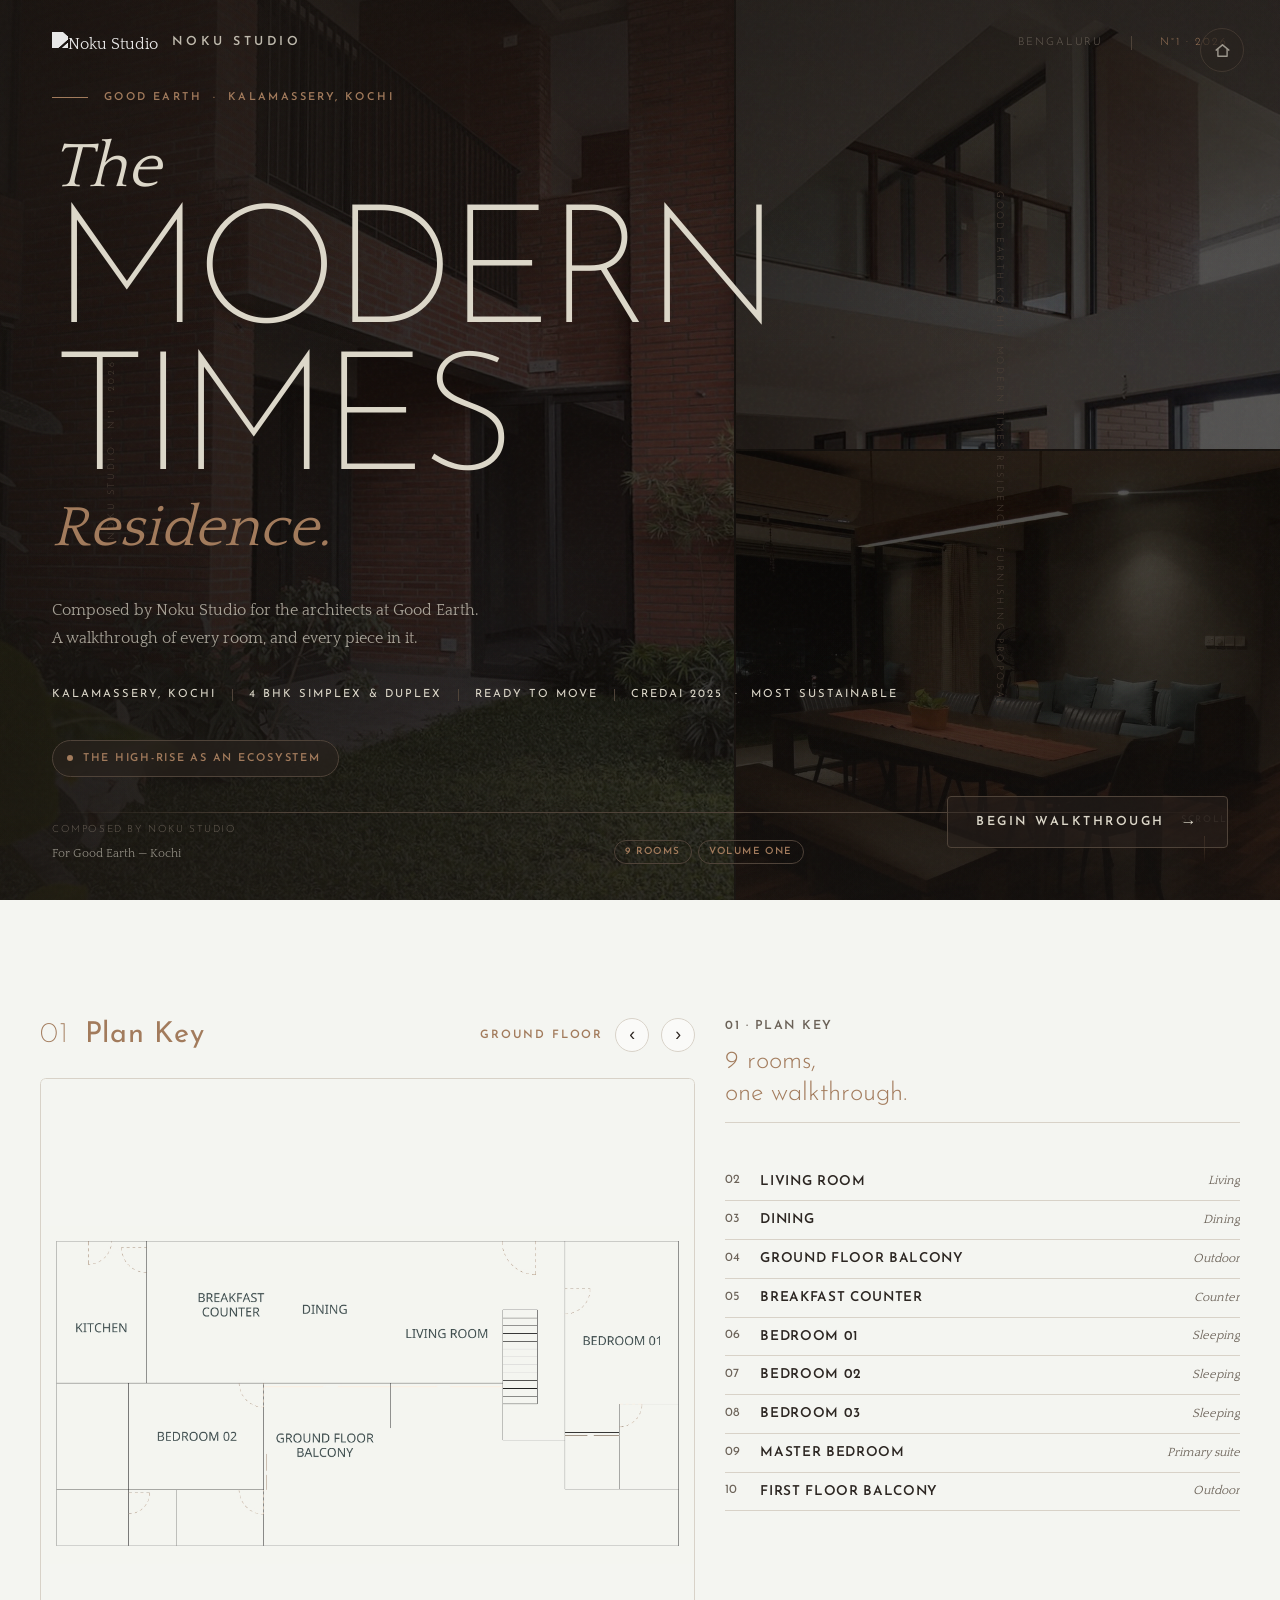
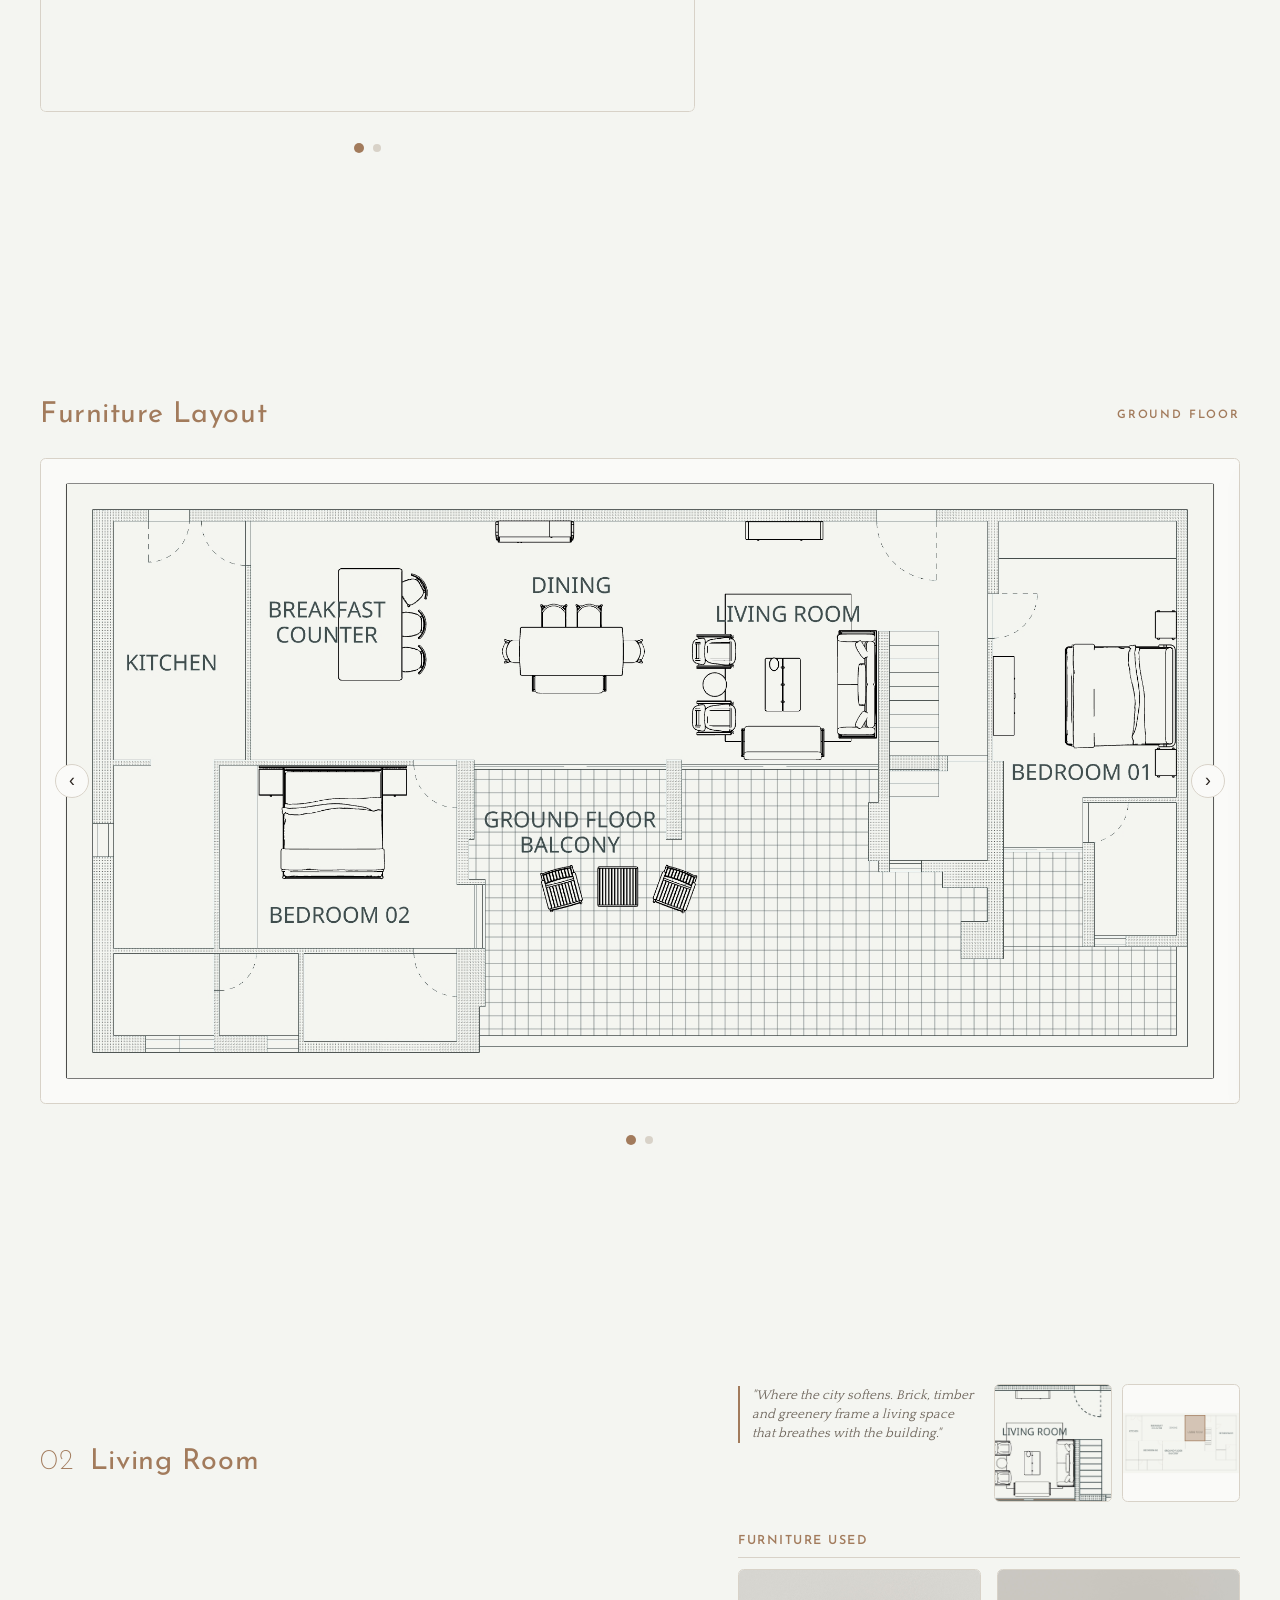
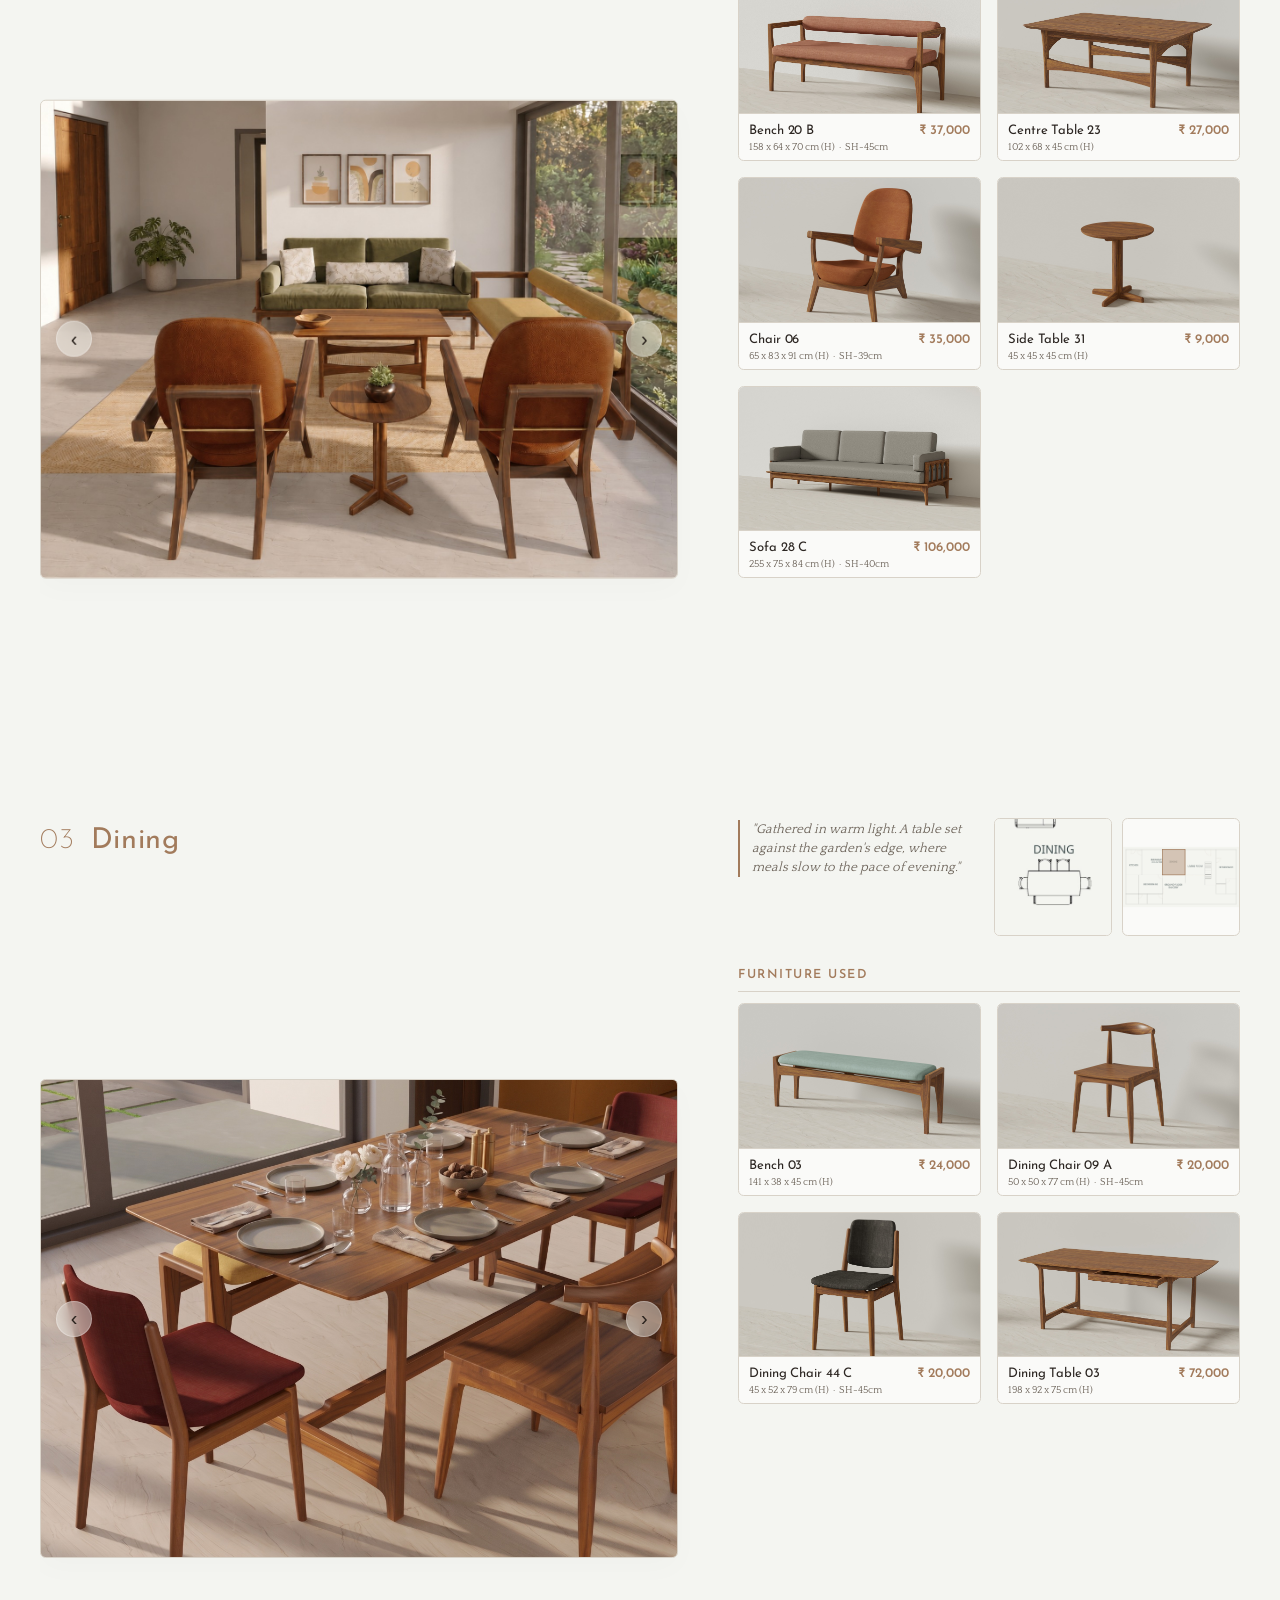
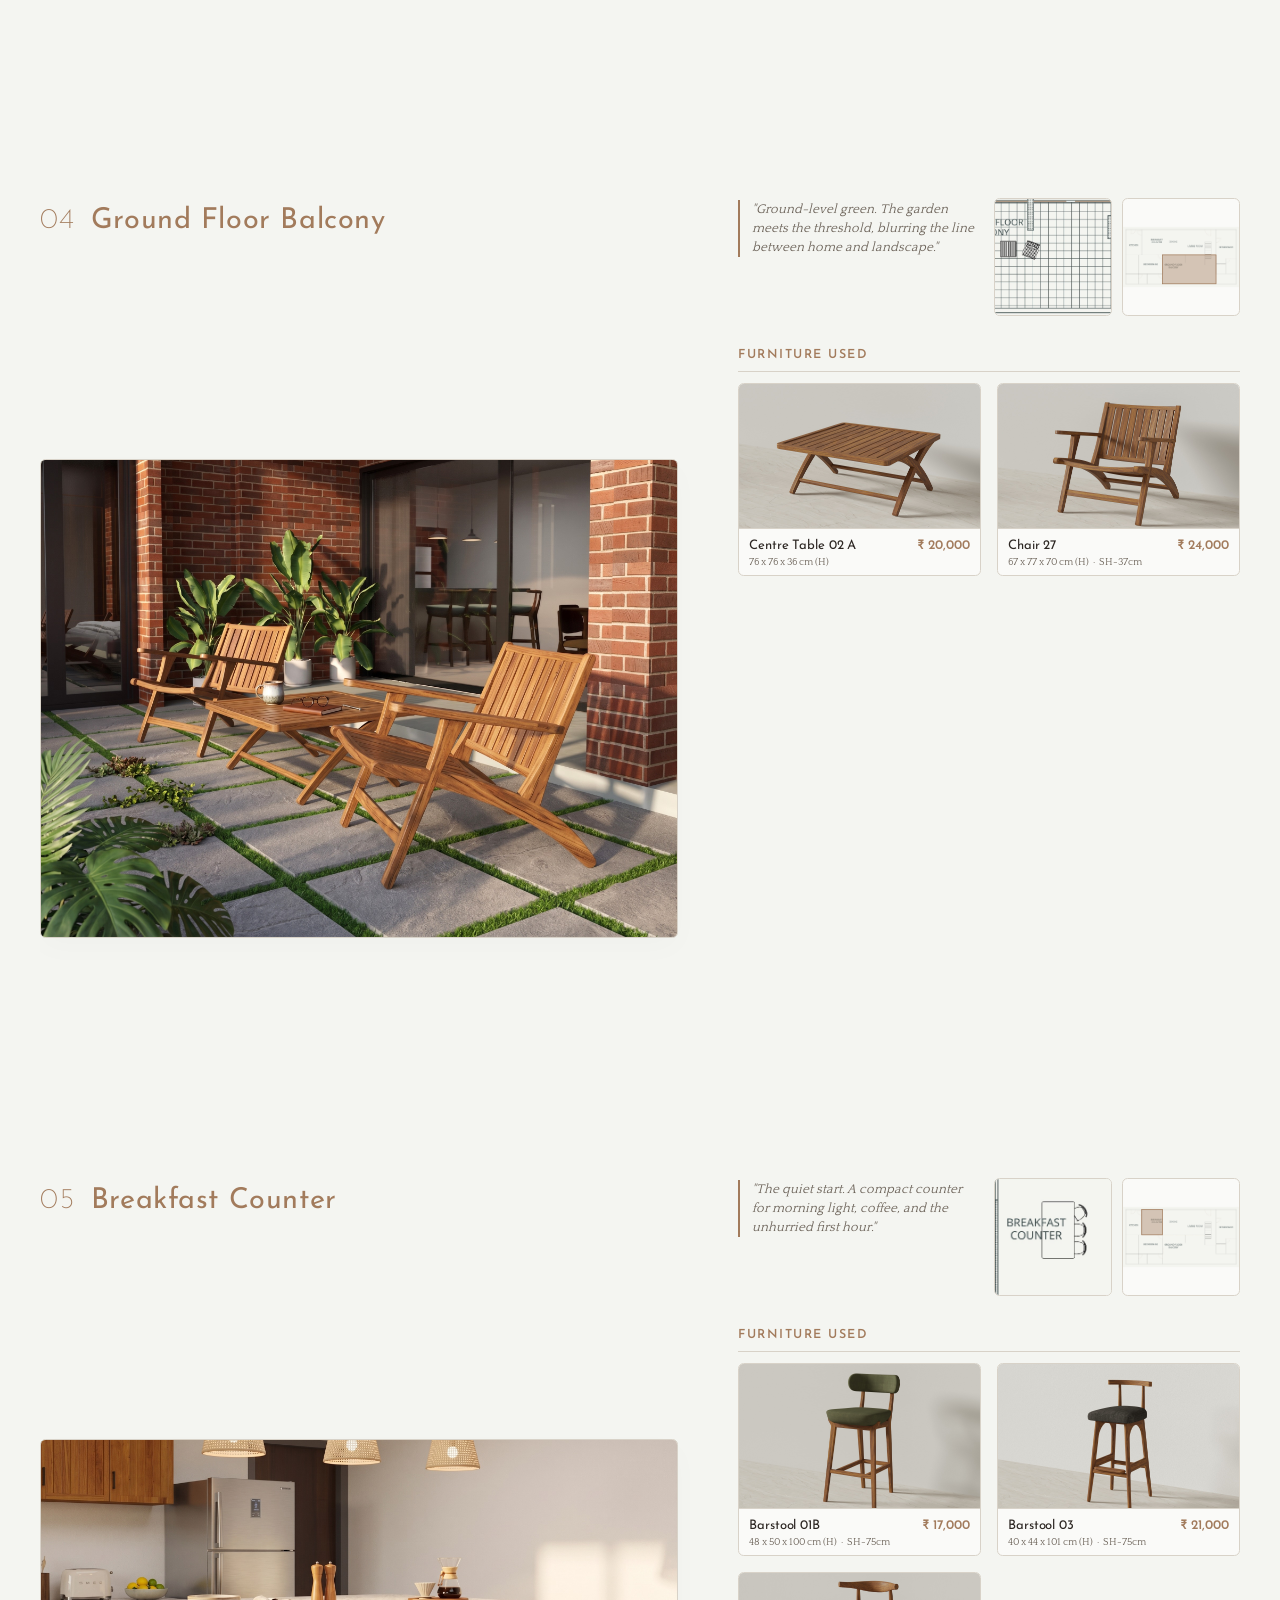
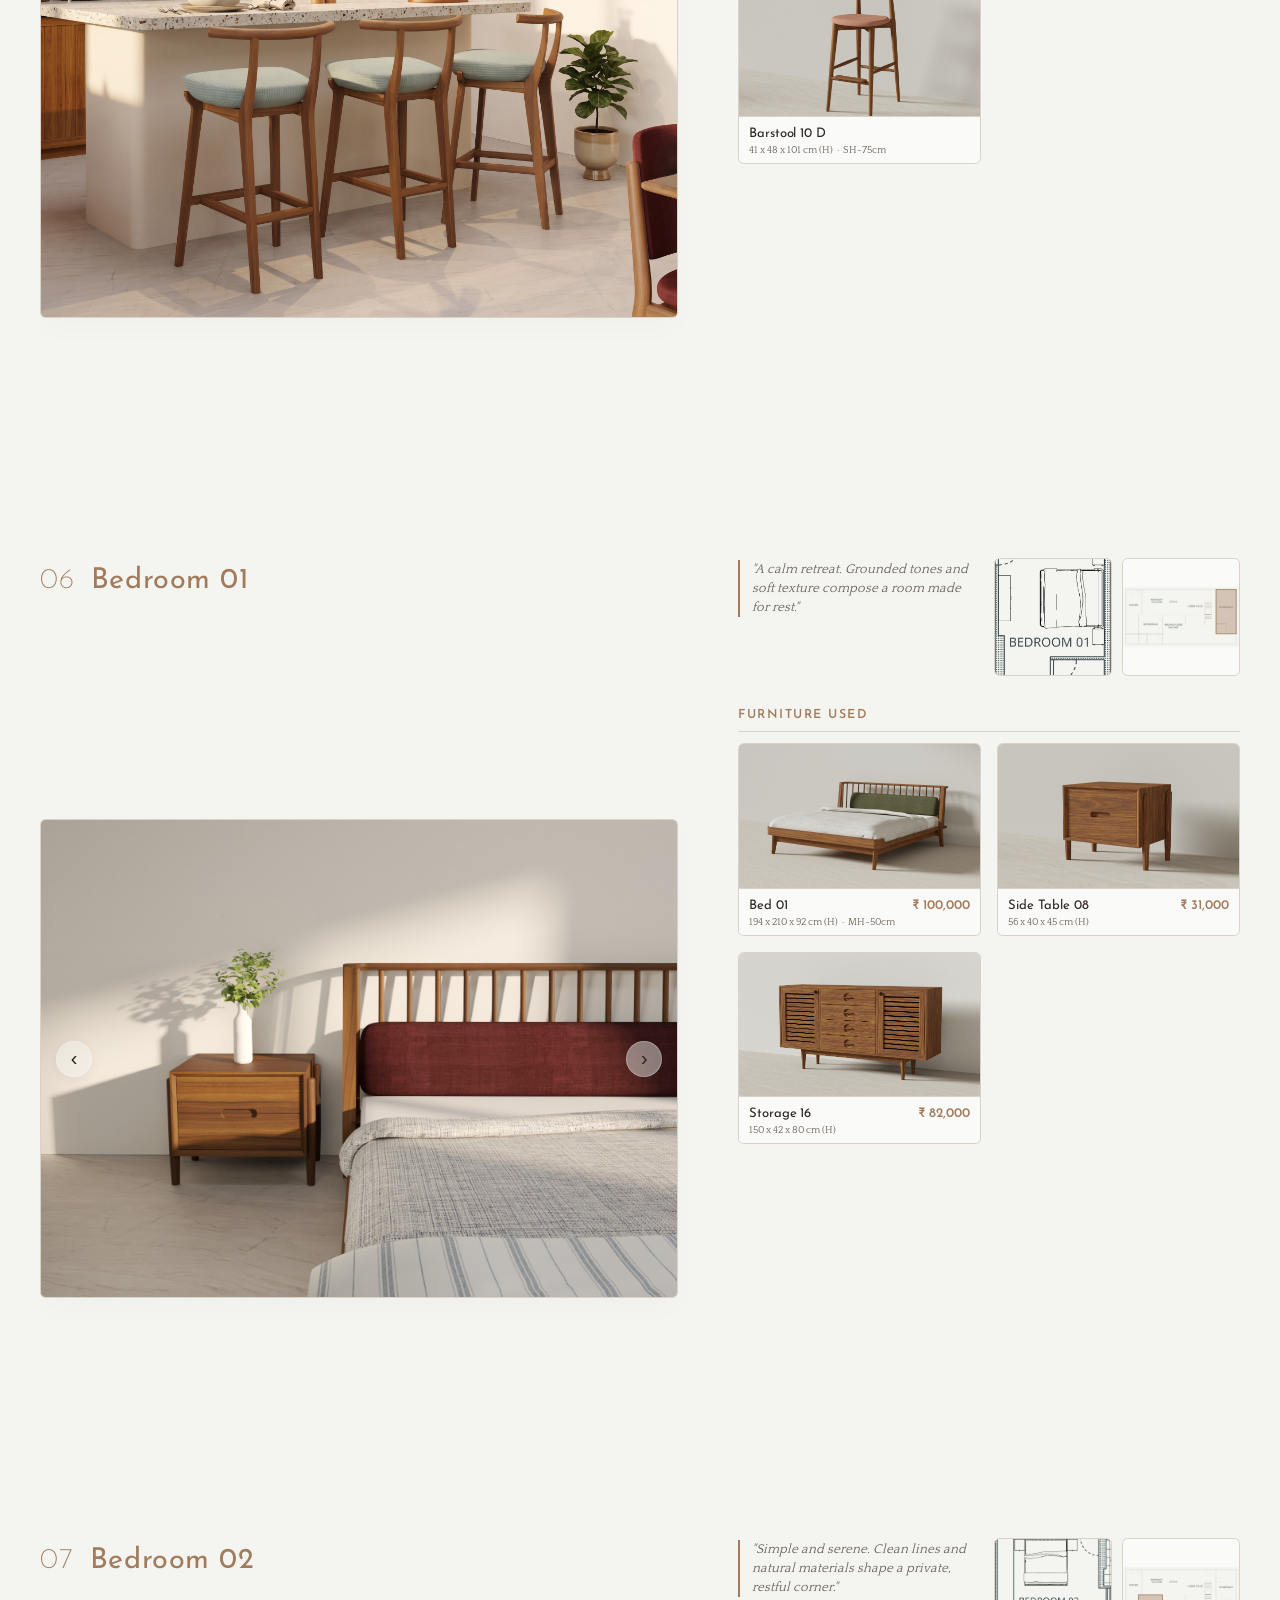
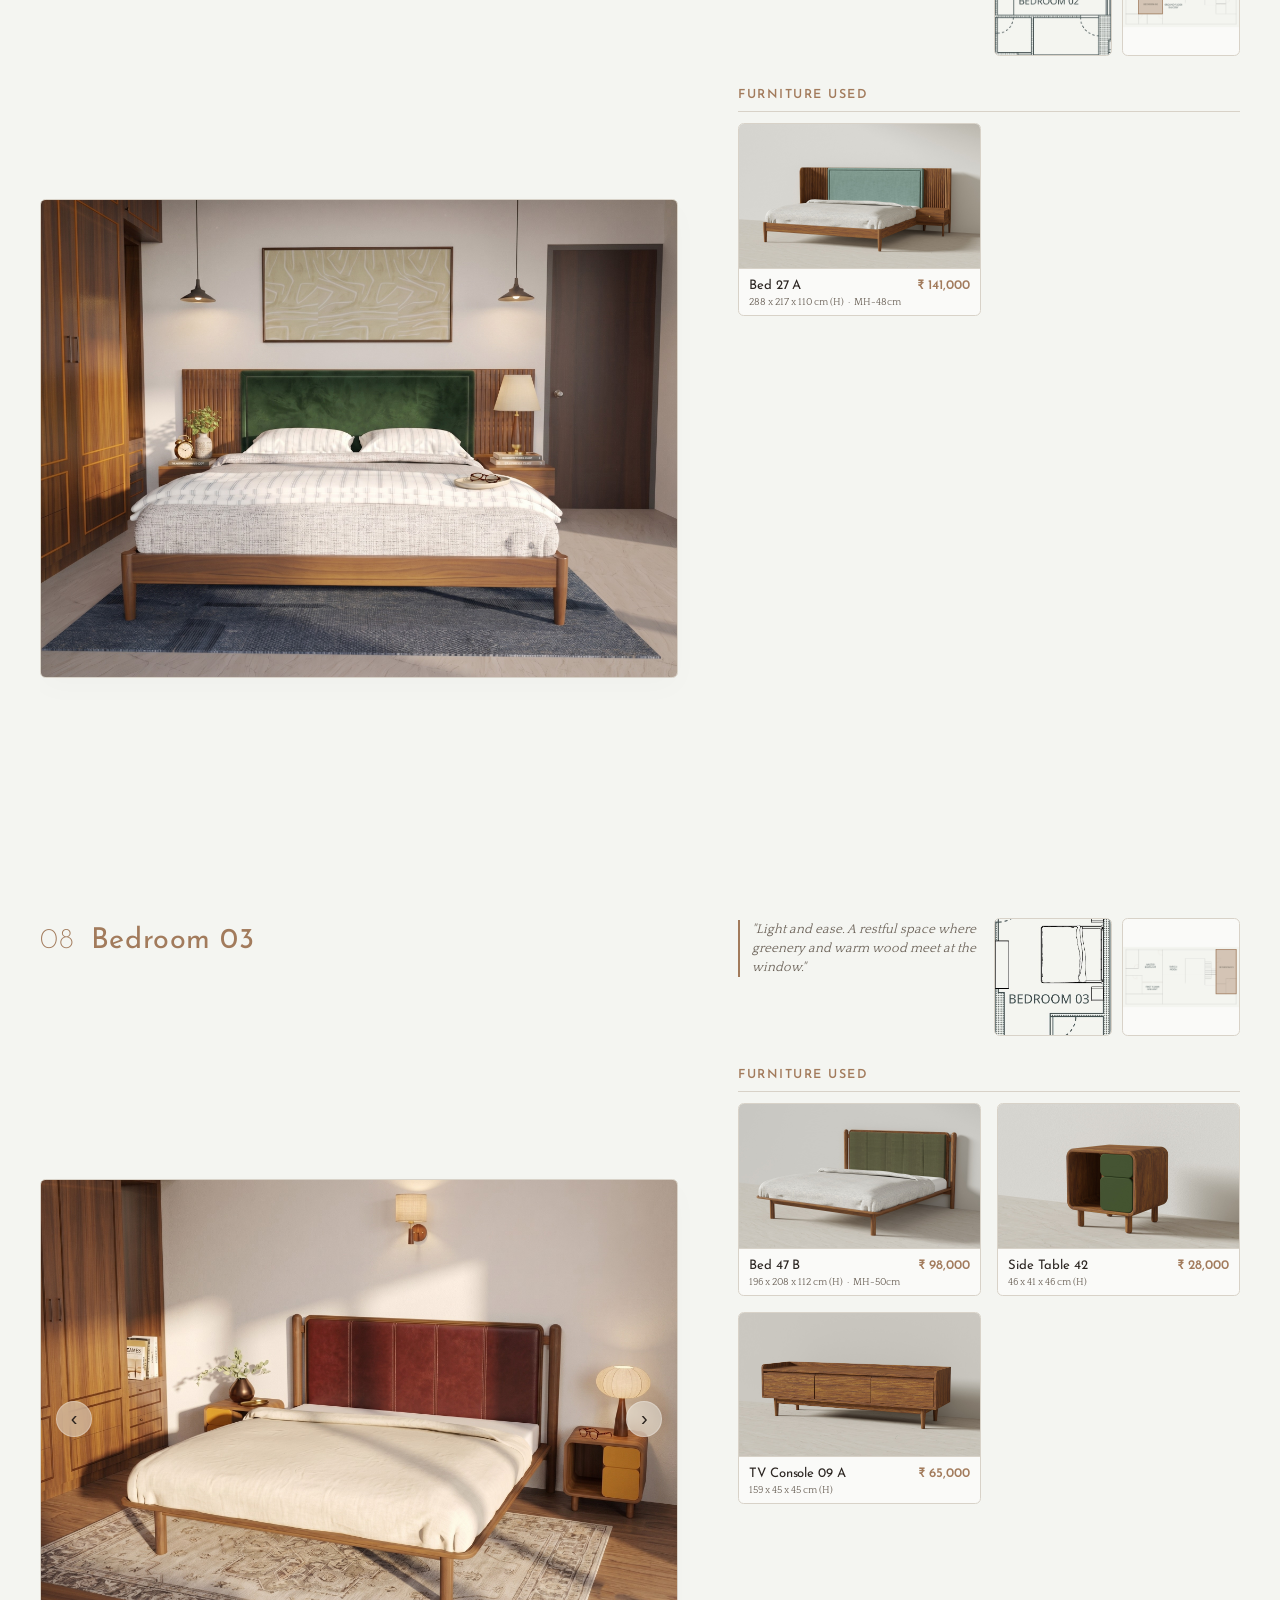
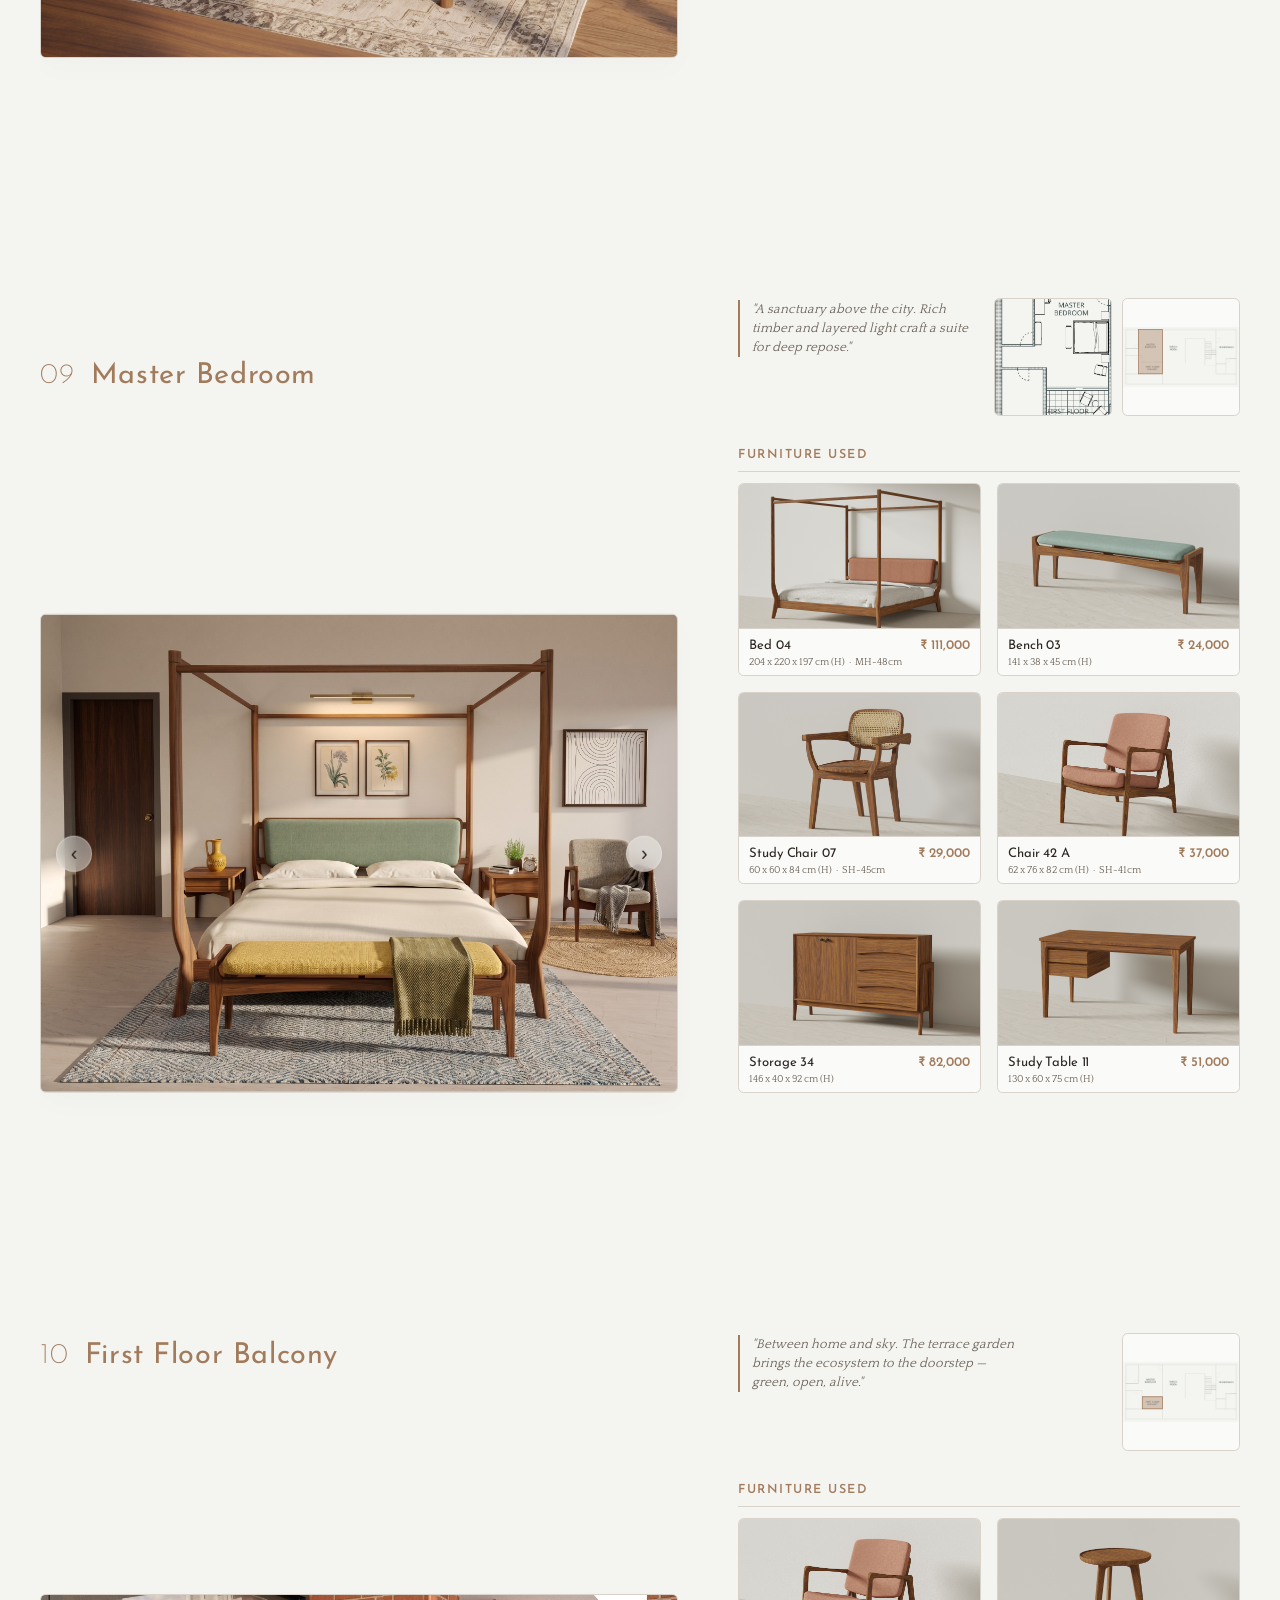
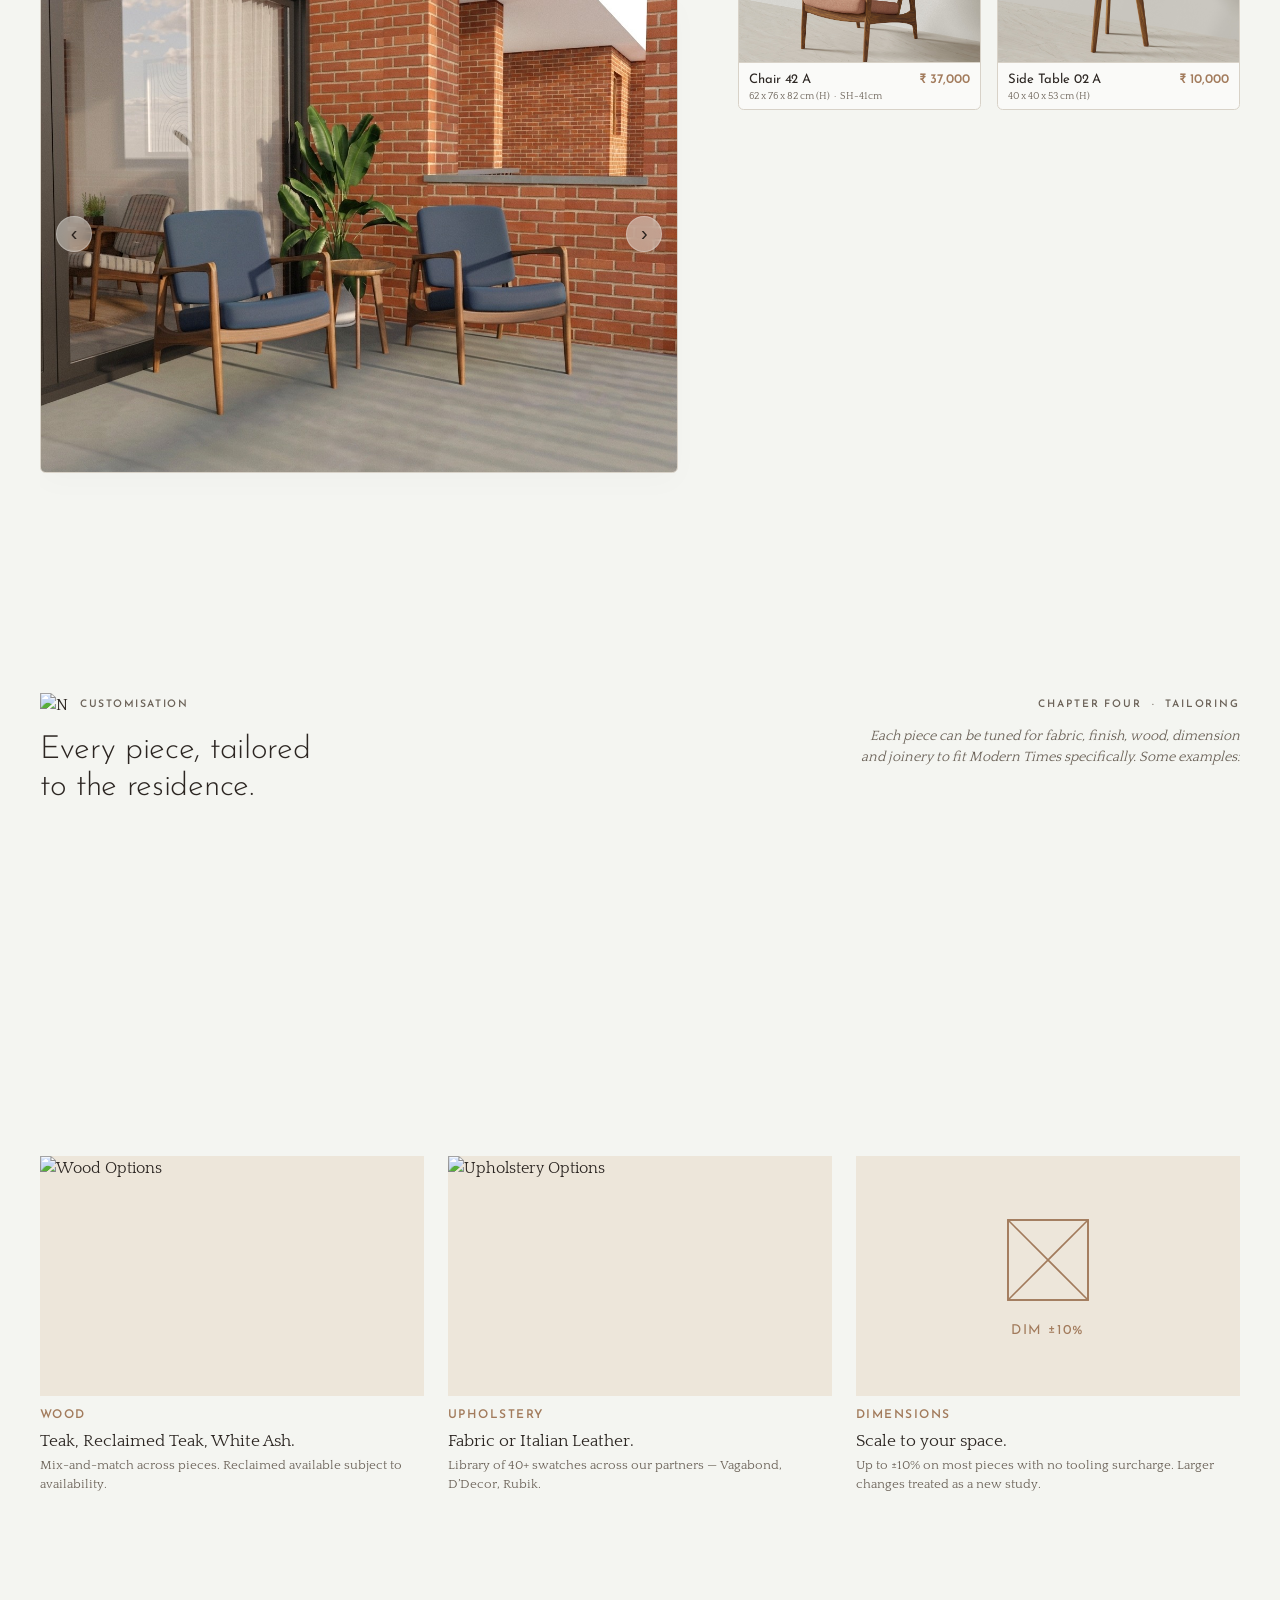
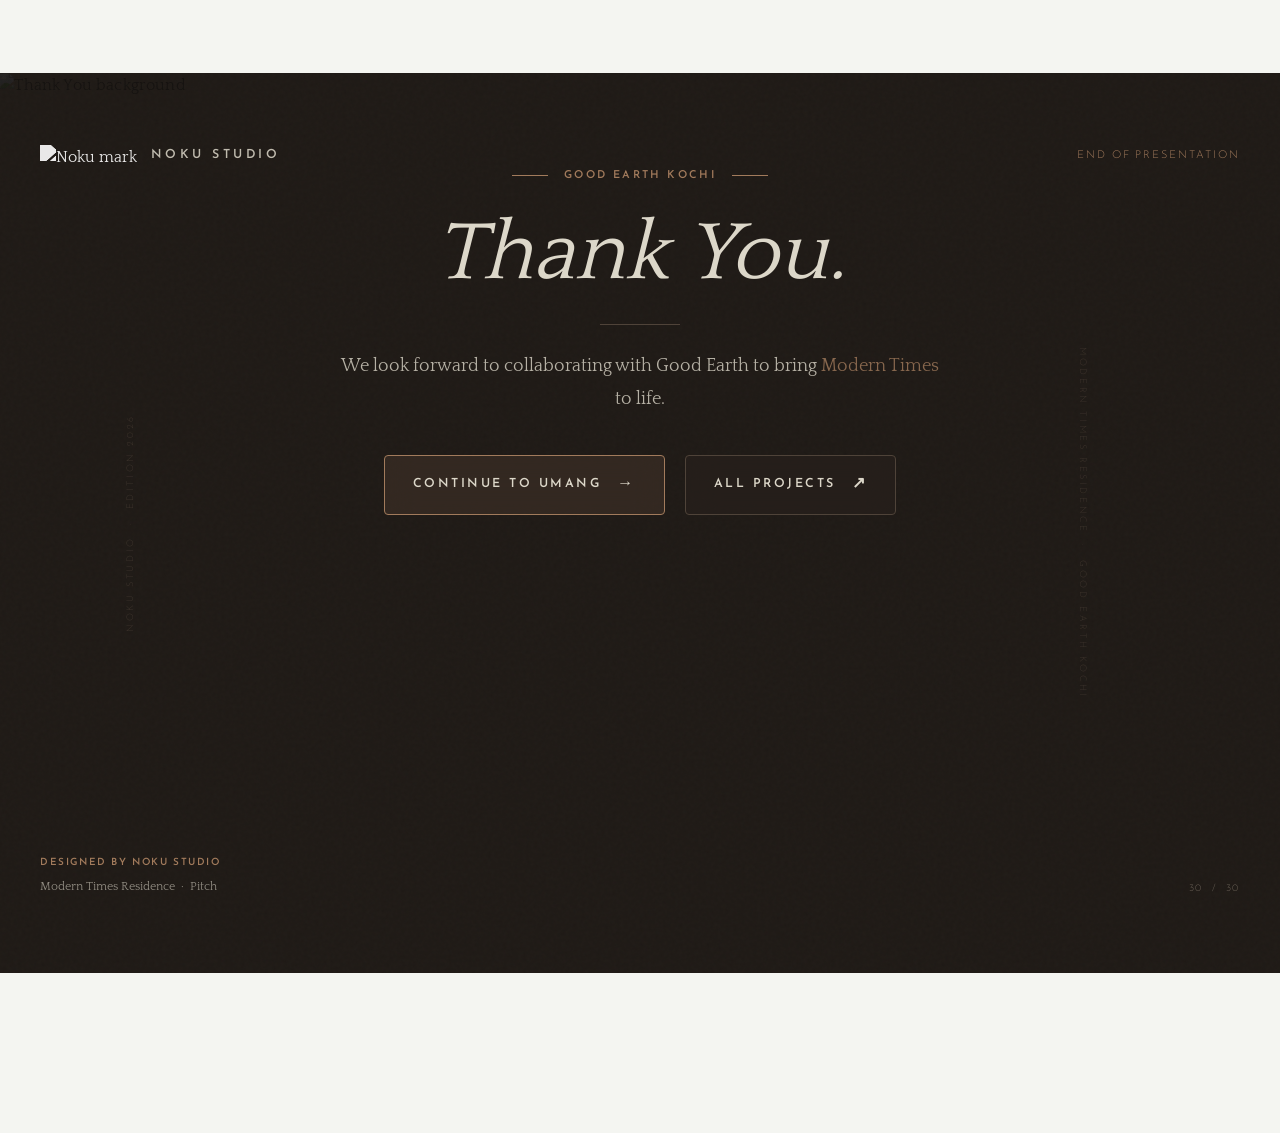
==== commit 1580321f: "Fix Modern Times keyplan hotspot coordinates to use correct aspect ratio scaling" ====
--- a/modern-times.html
+++ b/modern-times.html
@@ -135,17 +135,17 @@
             <image href="projects/modern-times/Layout Simplified - GF.jpg" x="0" y="0" width="2400" height="1800" />
             <g class="svg-rooms-group">
               <!-- Living Room -->
-              <rect class="svg-room-rect" id="svg-rect-room-01" x="1284" y="79" width="412" height="756" onclick="scrollToRoom('room-01')" onmouseover="highlightRoom('room-01')" onmouseout="unhighlightRoom('room-01')" />
+              <rect class="svg-room-rect" id="svg-rect-room-01" x="1284" y="333" width="412" height="522" onclick="scrollToRoom('room-01')" onmouseover="highlightRoom('room-01')" onmouseout="unhighlightRoom('room-01')" />
               <!-- Dining -->
-              <rect class="svg-room-rect" id="svg-rect-room-02" x="817" y="79" width="467" height="756" onclick="scrollToRoom('room-02')" onmouseover="highlightRoom('room-02')" onmouseout="unhighlightRoom('room-02')" />
+              <rect class="svg-room-rect" id="svg-rect-room-02" x="817" y="333" width="467" height="522" onclick="scrollToRoom('room-02')" onmouseover="highlightRoom('room-02')" onmouseout="unhighlightRoom('room-02')" />
               <!-- Ground Floor Balcony -->
-              <rect class="svg-room-rect" id="svg-rect-room-03" x="817" y="835" width="1108" height="866" onclick="scrollToRoom('room-03')" onmouseover="highlightRoom('room-03')" onmouseout="unhighlightRoom('room-03')" />
+              <rect class="svg-room-rect" id="svg-rect-room-03" x="817" y="856" width="1108" height="598" onclick="scrollToRoom('room-03')" onmouseover="highlightRoom('room-03')" onmouseout="unhighlightRoom('room-03')" />
               <!-- Breakfast Counter -->
-              <rect class="svg-room-rect" id="svg-rect-room-04" x="387" y="79" width="430" height="756" onclick="scrollToRoom('room-04')" onmouseover="highlightRoom('room-04')" onmouseout="unhighlightRoom('room-04')" />
+              <rect class="svg-room-rect" id="svg-rect-room-04" x="387" y="333" width="430" height="522" onclick="scrollToRoom('room-04')" onmouseover="highlightRoom('room-04')" onmouseout="unhighlightRoom('room-04')" />
               <!-- Bedroom 01 -->
-              <rect class="svg-room-rect" id="svg-rect-room-05" x="1925" y="79" width="417" height="1325" onclick="scrollToRoom('room-05')" onmouseover="highlightRoom('room-05')" onmouseout="unhighlightRoom('room-05')" />
+              <rect class="svg-room-rect" id="svg-rect-room-05" x="1925" y="333" width="417" height="915" onclick="scrollToRoom('room-05')" onmouseover="highlightRoom('room-05')" onmouseout="unhighlightRoom('room-05')" />
               <!-- Bedroom 02 -->
-              <rect class="svg-room-rect" id="svg-rect-room-06" x="321" y="835" width="496" height="569" onclick="scrollToRoom('room-06')" onmouseover="highlightRoom('room-06')" onmouseout="unhighlightRoom('room-06')" />
+              <rect class="svg-room-rect" id="svg-rect-room-06" x="321" y="856" width="496" height="393" onclick="scrollToRoom('room-06')" onmouseover="highlightRoom('room-06')" onmouseout="unhighlightRoom('room-06')" />
             </g>
           </svg>
         </div>
@@ -154,11 +154,11 @@
             <image href="projects/modern-times/Layout Simplified - FF.jpg" x="0" y="0" width="2400" height="1800" />
             <g class="svg-rooms-group">
               <!-- Bedroom 03 -->
-              <rect class="svg-room-rect" id="svg-rect-room-07" x="1925" y="79" width="417" height="1325" onclick="scrollToRoom('room-07')" onmouseover="highlightRoom('room-07')" onmouseout="unhighlightRoom('room-07')" />
+              <rect class="svg-room-rect" id="svg-rect-room-07" x="1925" y="333" width="417" height="915" onclick="scrollToRoom('room-07')" onmouseover="highlightRoom('room-07')" onmouseout="unhighlightRoom('room-07')" />
               <!-- Master Bedroom -->
-              <rect class="svg-room-rect" id="svg-rect-room-08" x="321" y="79" width="496" height="1325" onclick="scrollToRoom('room-08')" onmouseover="highlightRoom('room-08')" onmouseout="unhighlightRoom('room-08')" />
+              <rect class="svg-room-rect" id="svg-rect-room-08" x="321" y="333" width="496" height="915" onclick="scrollToRoom('room-08')" onmouseover="highlightRoom('room-08')" onmouseout="unhighlightRoom('room-08')" />
               <!-- First Floor Balcony -->
-              <rect class="svg-room-rect" id="svg-rect-room-09" x="400" y="1042" width="417" height="362" onclick="scrollToRoom('room-09')" onmouseover="highlightRoom('room-09')" onmouseout="unhighlightRoom('room-09')" />
+              <rect class="svg-room-rect" id="svg-rect-room-09" x="400" y="998" width="417" height="250" onclick="scrollToRoom('room-09')" onmouseover="highlightRoom('room-09')" onmouseout="unhighlightRoom('room-09')" />
             </g>
           </svg>
         </div>
@@ -328,7 +328,7 @@
             <div class="map-svg-wrapper">
               <svg viewBox="0 0 2400 1800" fill="none" xmlns="http://www.w3.org/2000/svg">
                       <image href="projects/modern-times/Layout Simplified - GF.jpg" x="0" y="0" width="2400" height="1800" />
-                      <rect x="1284" y="79" width="412" height="756" fill="#a27b5c" fill-opacity="0.4" stroke="#a27b5c" stroke-width="15" />
+                      <rect x="1284" y="333" width="412" height="522" fill="#a27b5c" fill-opacity="0.4" stroke="#a27b5c" stroke-width="15" />
                     </svg>
             </div>
           </div>
@@ -451,7 +451,7 @@
             <div class="map-svg-wrapper">
               <svg viewBox="0 0 2400 1800" fill="none" xmlns="http://www.w3.org/2000/svg">
                       <image href="projects/modern-times/Layout Simplified - GF.jpg" x="0" y="0" width="2400" height="1800" />
-                      <rect x="817" y="79" width="467" height="756" fill="#a27b5c" fill-opacity="0.4" stroke="#a27b5c" stroke-width="15" />
+                      <rect x="817" y="333" width="467" height="522" fill="#a27b5c" fill-opacity="0.4" stroke="#a27b5c" stroke-width="15" />
                     </svg>
             </div>
           </div>
@@ -557,7 +557,7 @@
             <div class="map-svg-wrapper">
               <svg viewBox="0 0 2400 1800" fill="none" xmlns="http://www.w3.org/2000/svg">
                       <image href="projects/modern-times/Layout Simplified - GF.jpg" x="0" y="0" width="2400" height="1800" />
-                      <rect x="817" y="835" width="1108" height="866" fill="#a27b5c" fill-opacity="0.4" stroke="#a27b5c" stroke-width="15" />
+                      <rect x="817" y="856" width="1108" height="598" fill="#a27b5c" fill-opacity="0.4" stroke="#a27b5c" stroke-width="15" />
                     </svg>
             </div>
           </div>
@@ -637,7 +637,7 @@
             <div class="map-svg-wrapper">
               <svg viewBox="0 0 2400 1800" fill="none" xmlns="http://www.w3.org/2000/svg">
                       <image href="projects/modern-times/Layout Simplified - GF.jpg" x="0" y="0" width="2400" height="1800" />
-                      <rect x="387" y="79" width="430" height="756" fill="#a27b5c" fill-opacity="0.4" stroke="#a27b5c" stroke-width="15" />
+                      <rect x="387" y="333" width="430" height="522" fill="#a27b5c" fill-opacity="0.4" stroke="#a27b5c" stroke-width="15" />
                     </svg>
             </div>
           </div>
@@ -733,7 +733,7 @@
             <div class="map-svg-wrapper">
               <svg viewBox="0 0 2400 1800" fill="none" xmlns="http://www.w3.org/2000/svg">
                       <image href="projects/modern-times/Layout Simplified - GF.jpg" x="0" y="0" width="2400" height="1800" />
-                      <rect x="1925" y="79" width="417" height="1325" fill="#a27b5c" fill-opacity="0.4" stroke="#a27b5c" stroke-width="15" />
+                      <rect x="1925" y="333" width="417" height="915" fill="#a27b5c" fill-opacity="0.4" stroke="#a27b5c" stroke-width="15" />
                     </svg>
             </div>
           </div>
@@ -826,7 +826,7 @@
             <div class="map-svg-wrapper">
               <svg viewBox="0 0 2400 1800" fill="none" xmlns="http://www.w3.org/2000/svg">
                       <image href="projects/modern-times/Layout Simplified - GF.jpg" x="0" y="0" width="2400" height="1800" />
-                      <rect x="321" y="835" width="496" height="569" fill="#a27b5c" fill-opacity="0.4" stroke="#a27b5c" stroke-width="15" />
+                      <rect x="321" y="856" width="496" height="393" fill="#a27b5c" fill-opacity="0.4" stroke="#a27b5c" stroke-width="15" />
                     </svg>
             </div>
           </div>
@@ -897,7 +897,7 @@
             <div class="map-svg-wrapper">
               <svg viewBox="0 0 2400 1800" fill="none" xmlns="http://www.w3.org/2000/svg">
                       <image href="projects/modern-times/Layout Simplified - FF.jpg" x="0" y="0" width="2400" height="1800" />
-                      <rect x="1925" y="79" width="417" height="1325" fill="#a27b5c" fill-opacity="0.4" stroke="#a27b5c" stroke-width="15" />
+                      <rect x="1925" y="333" width="417" height="915" fill="#a27b5c" fill-opacity="0.4" stroke="#a27b5c" stroke-width="15" />
                     </svg>
             </div>
           </div>
@@ -994,7 +994,7 @@
             <div class="map-svg-wrapper">
               <svg viewBox="0 0 2400 1800" fill="none" xmlns="http://www.w3.org/2000/svg">
                       <image href="projects/modern-times/Layout Simplified - FF.jpg" x="0" y="0" width="2400" height="1800" />
-                      <rect x="321" y="79" width="496" height="1325" fill="#a27b5c" fill-opacity="0.4" stroke="#a27b5c" stroke-width="15" />
+                      <rect x="321" y="333" width="496" height="915" fill="#a27b5c" fill-opacity="0.4" stroke="#a27b5c" stroke-width="15" />
                     </svg>
             </div>
           </div>
@@ -1125,7 +1125,7 @@
             <div class="map-svg-wrapper">
               <svg viewBox="0 0 2400 1800" fill="none" xmlns="http://www.w3.org/2000/svg">
                       <image href="projects/modern-times/Layout Simplified - FF.jpg" x="0" y="0" width="2400" height="1800" />
-                      <rect x="400" y="1042" width="417" height="362" fill="#a27b5c" fill-opacity="0.4" stroke="#a27b5c" stroke-width="15" />
+                      <rect x="400" y="998" width="417" height="250" fill="#a27b5c" fill-opacity="0.4" stroke="#a27b5c" stroke-width="15" />
                     </svg>
             </div>
           </div>
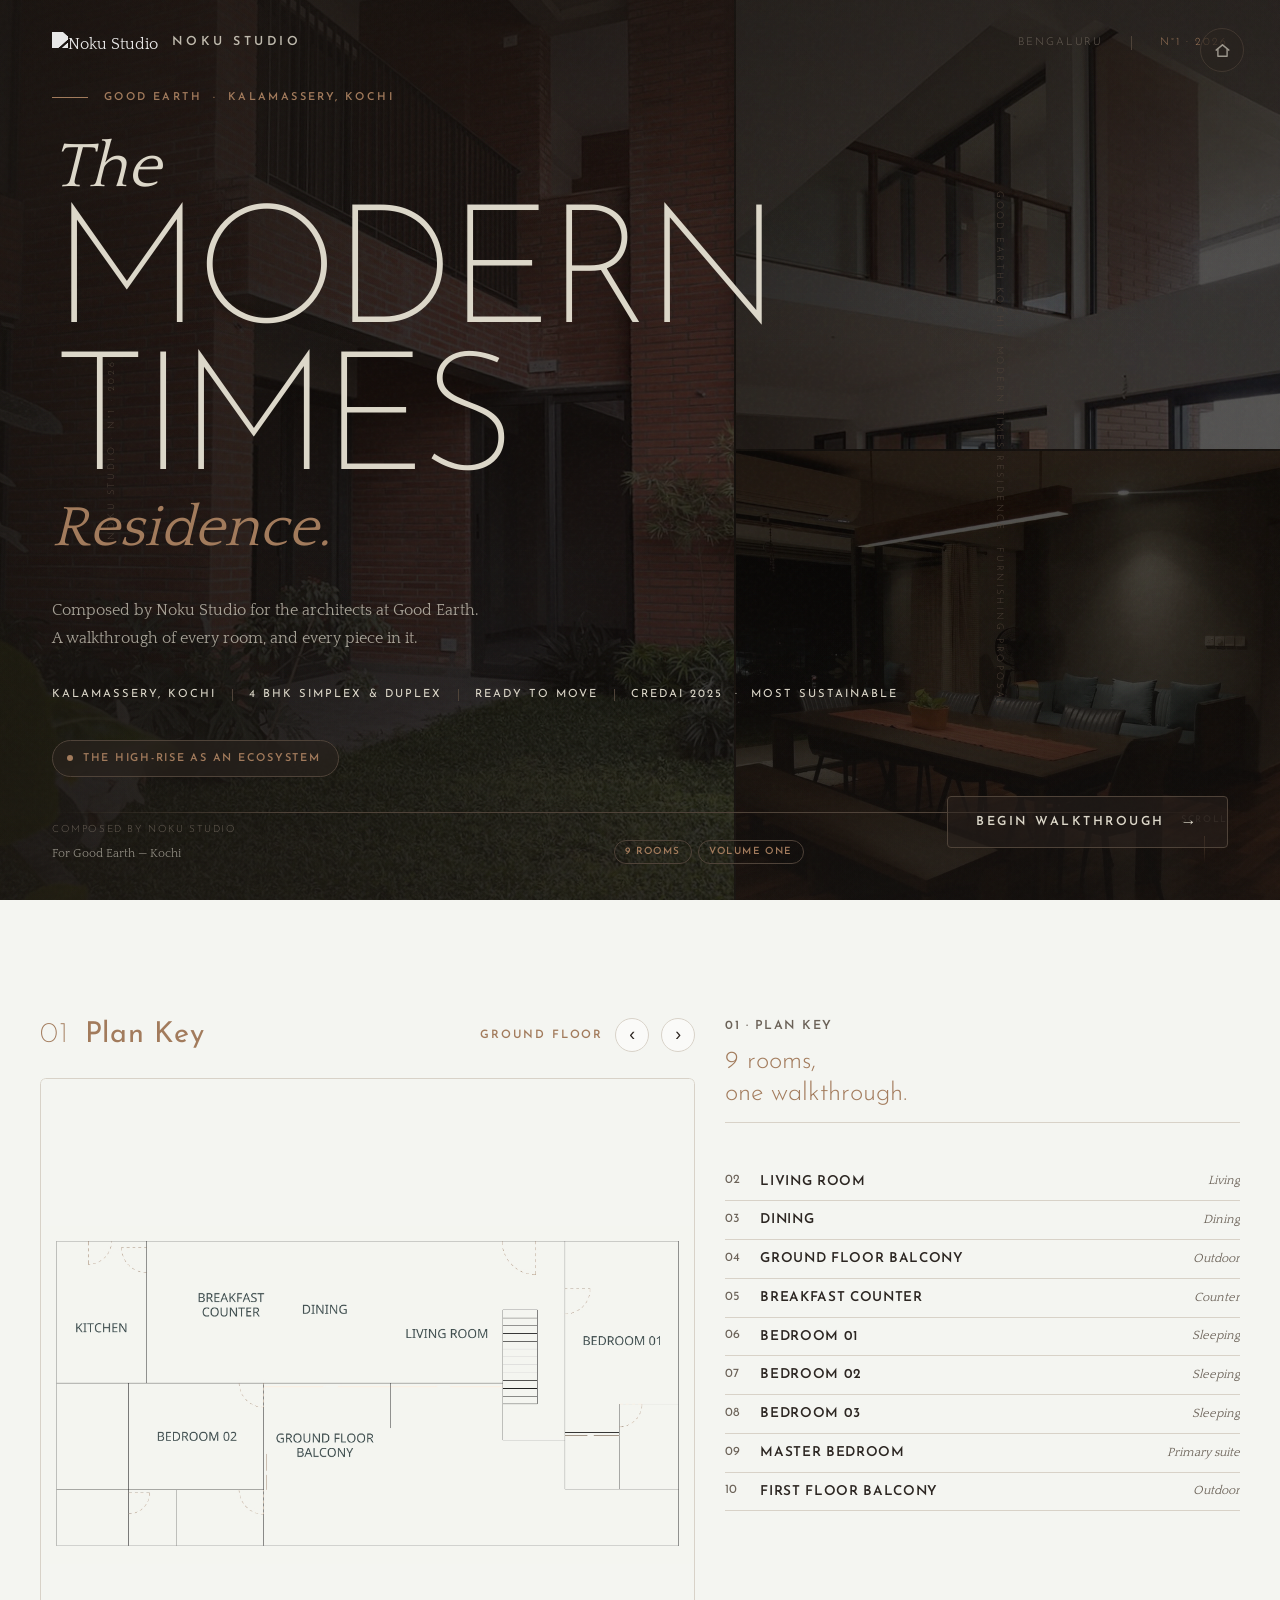
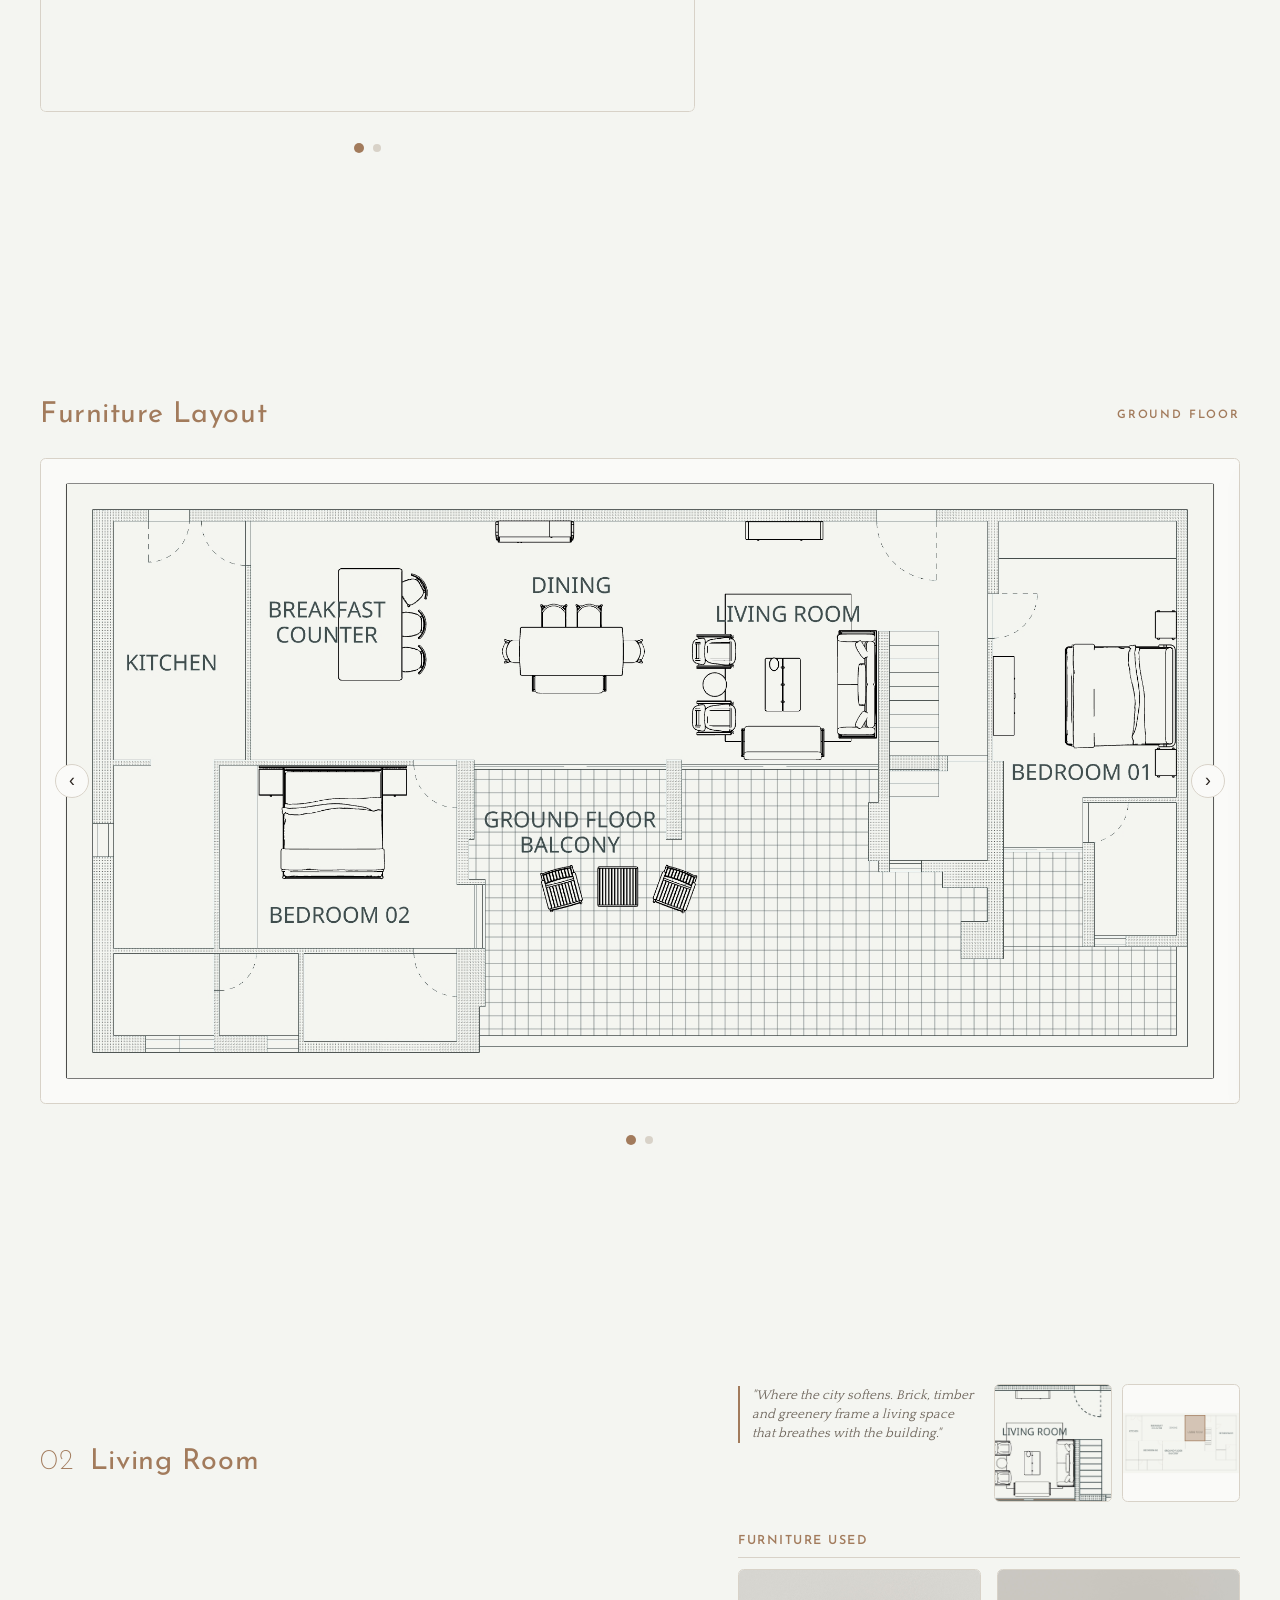
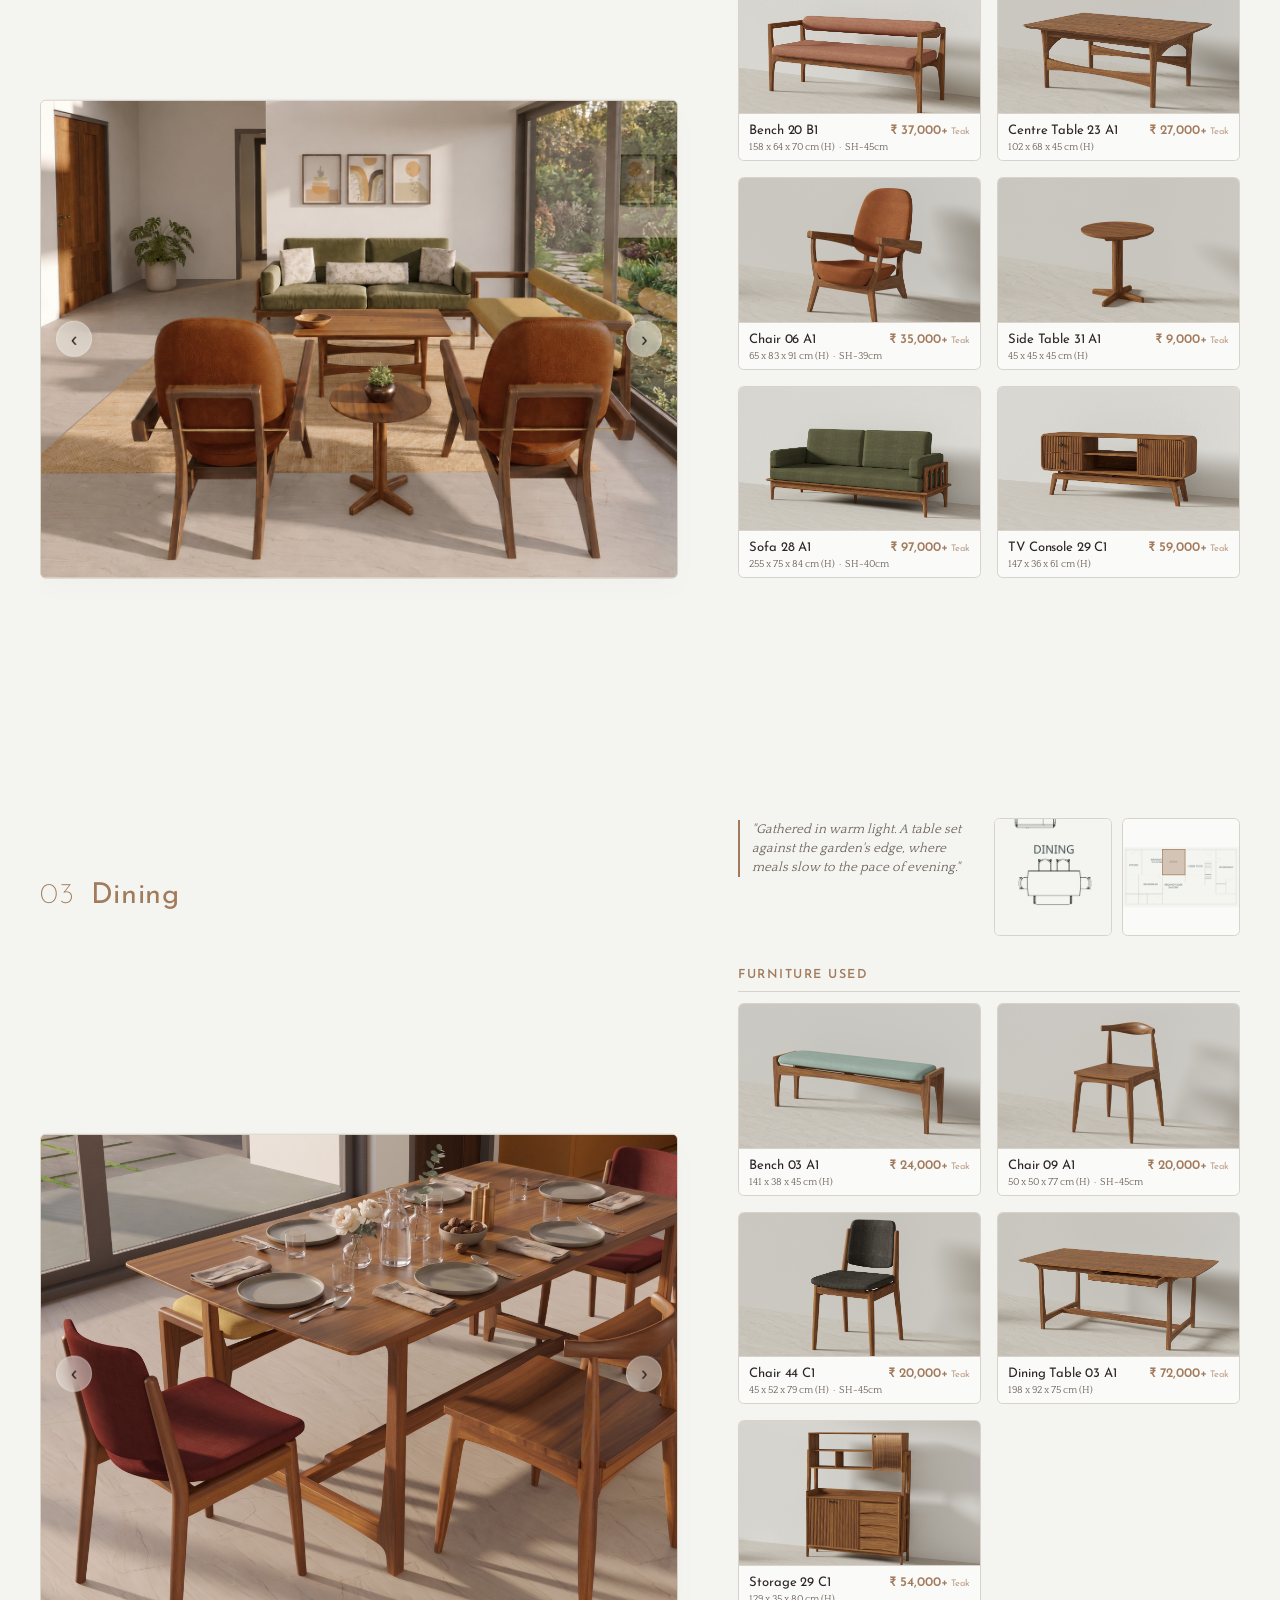
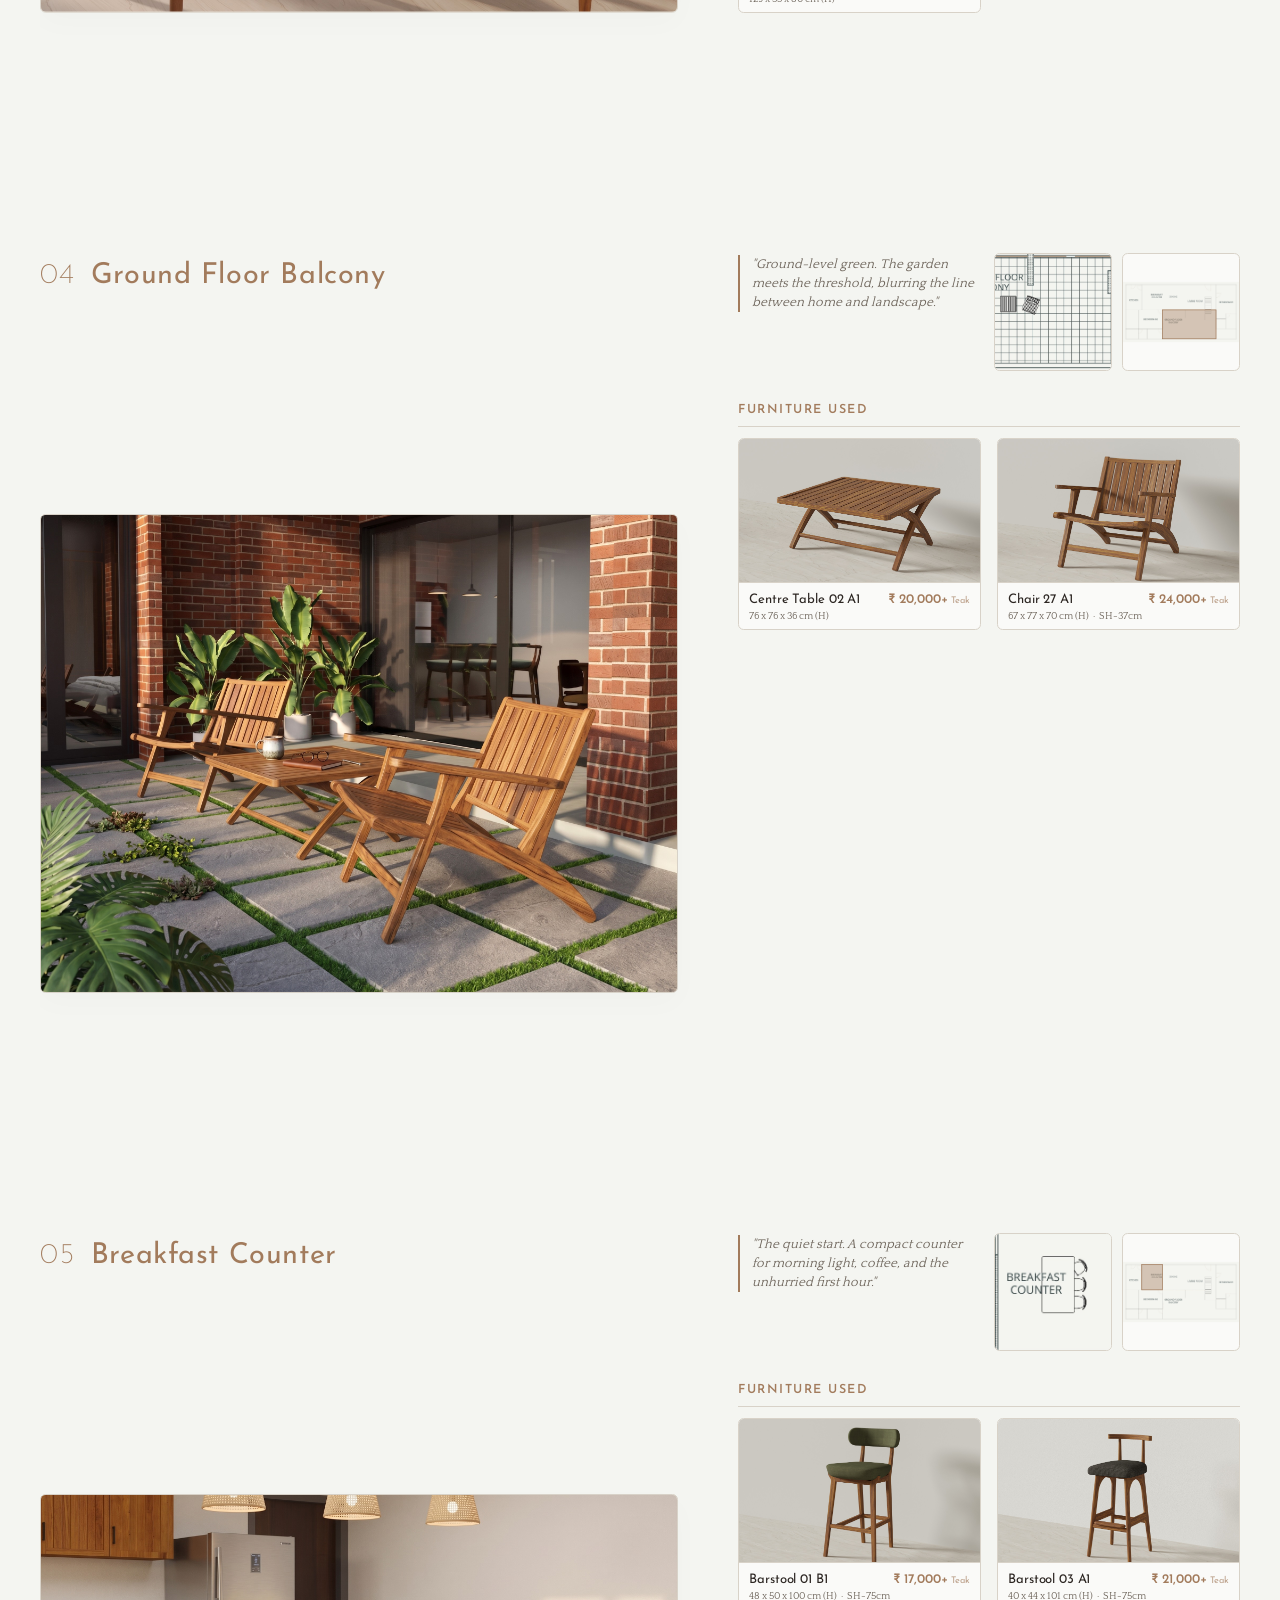
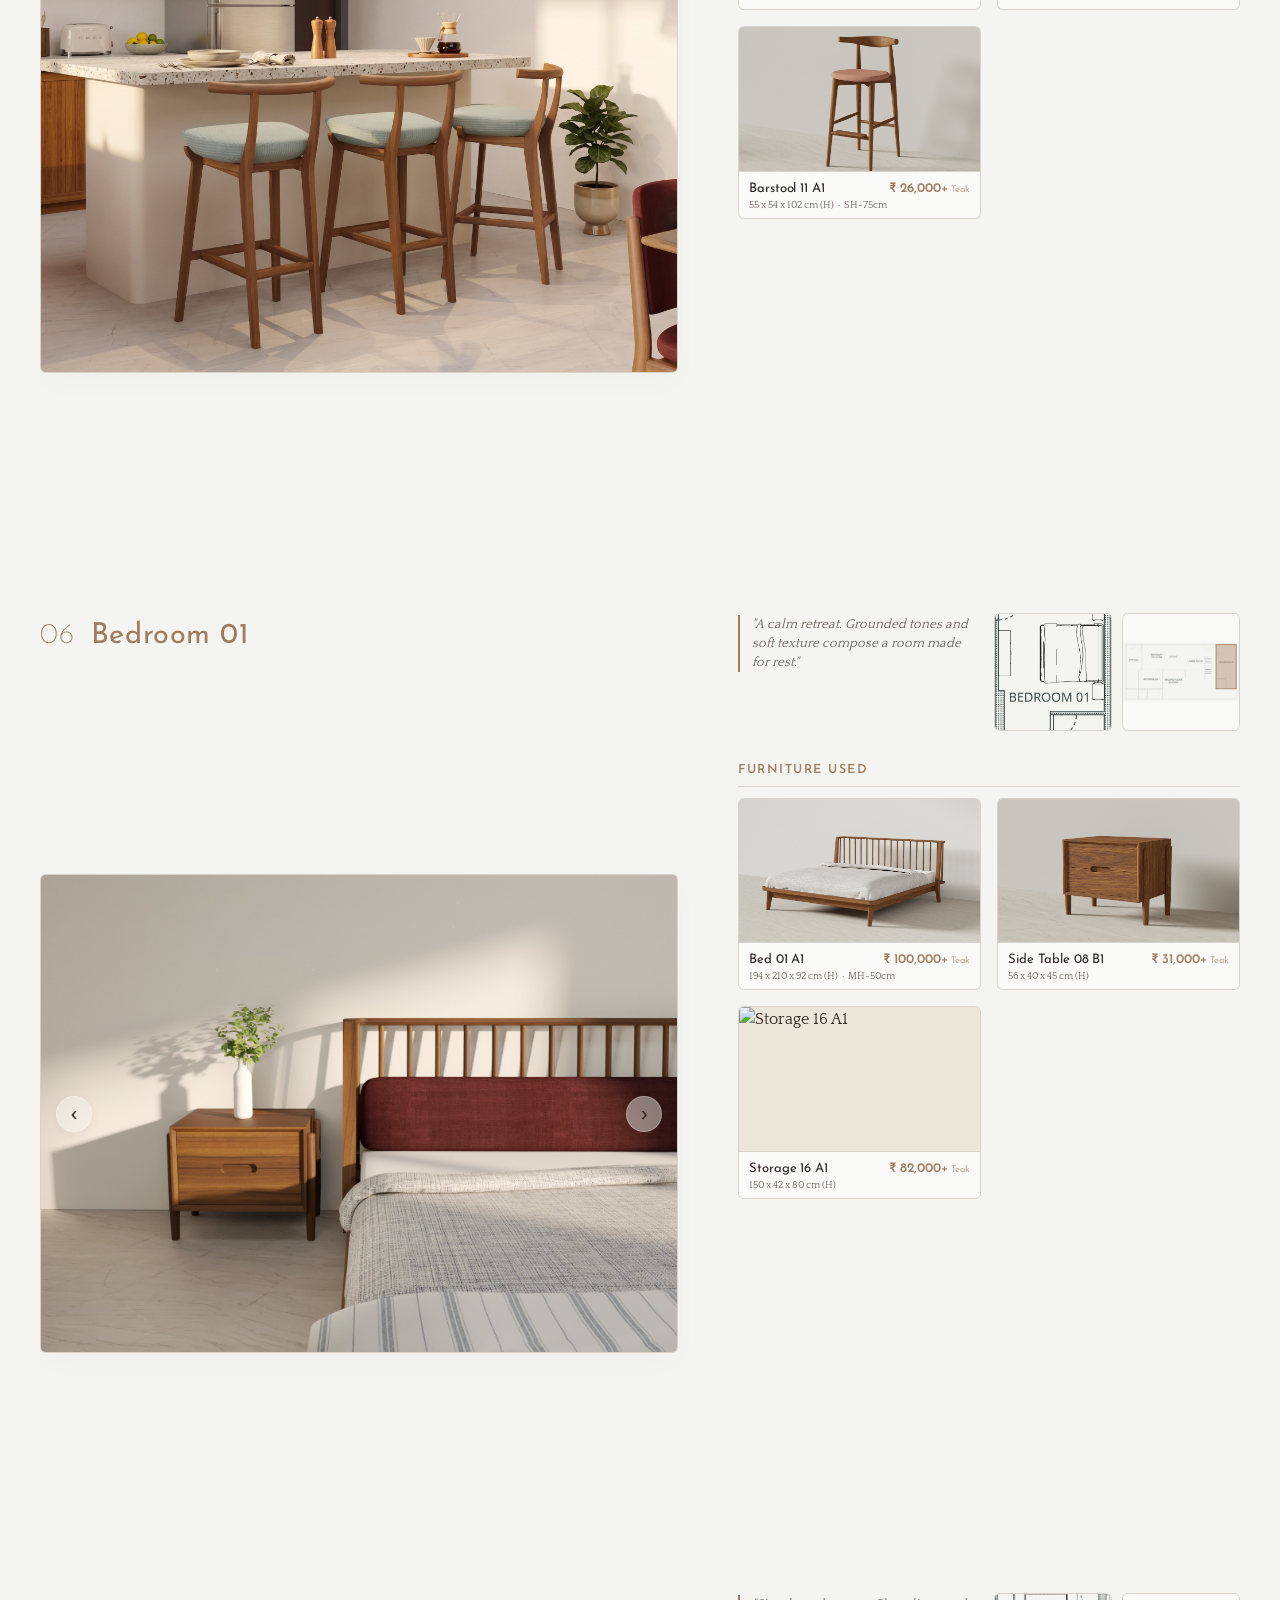
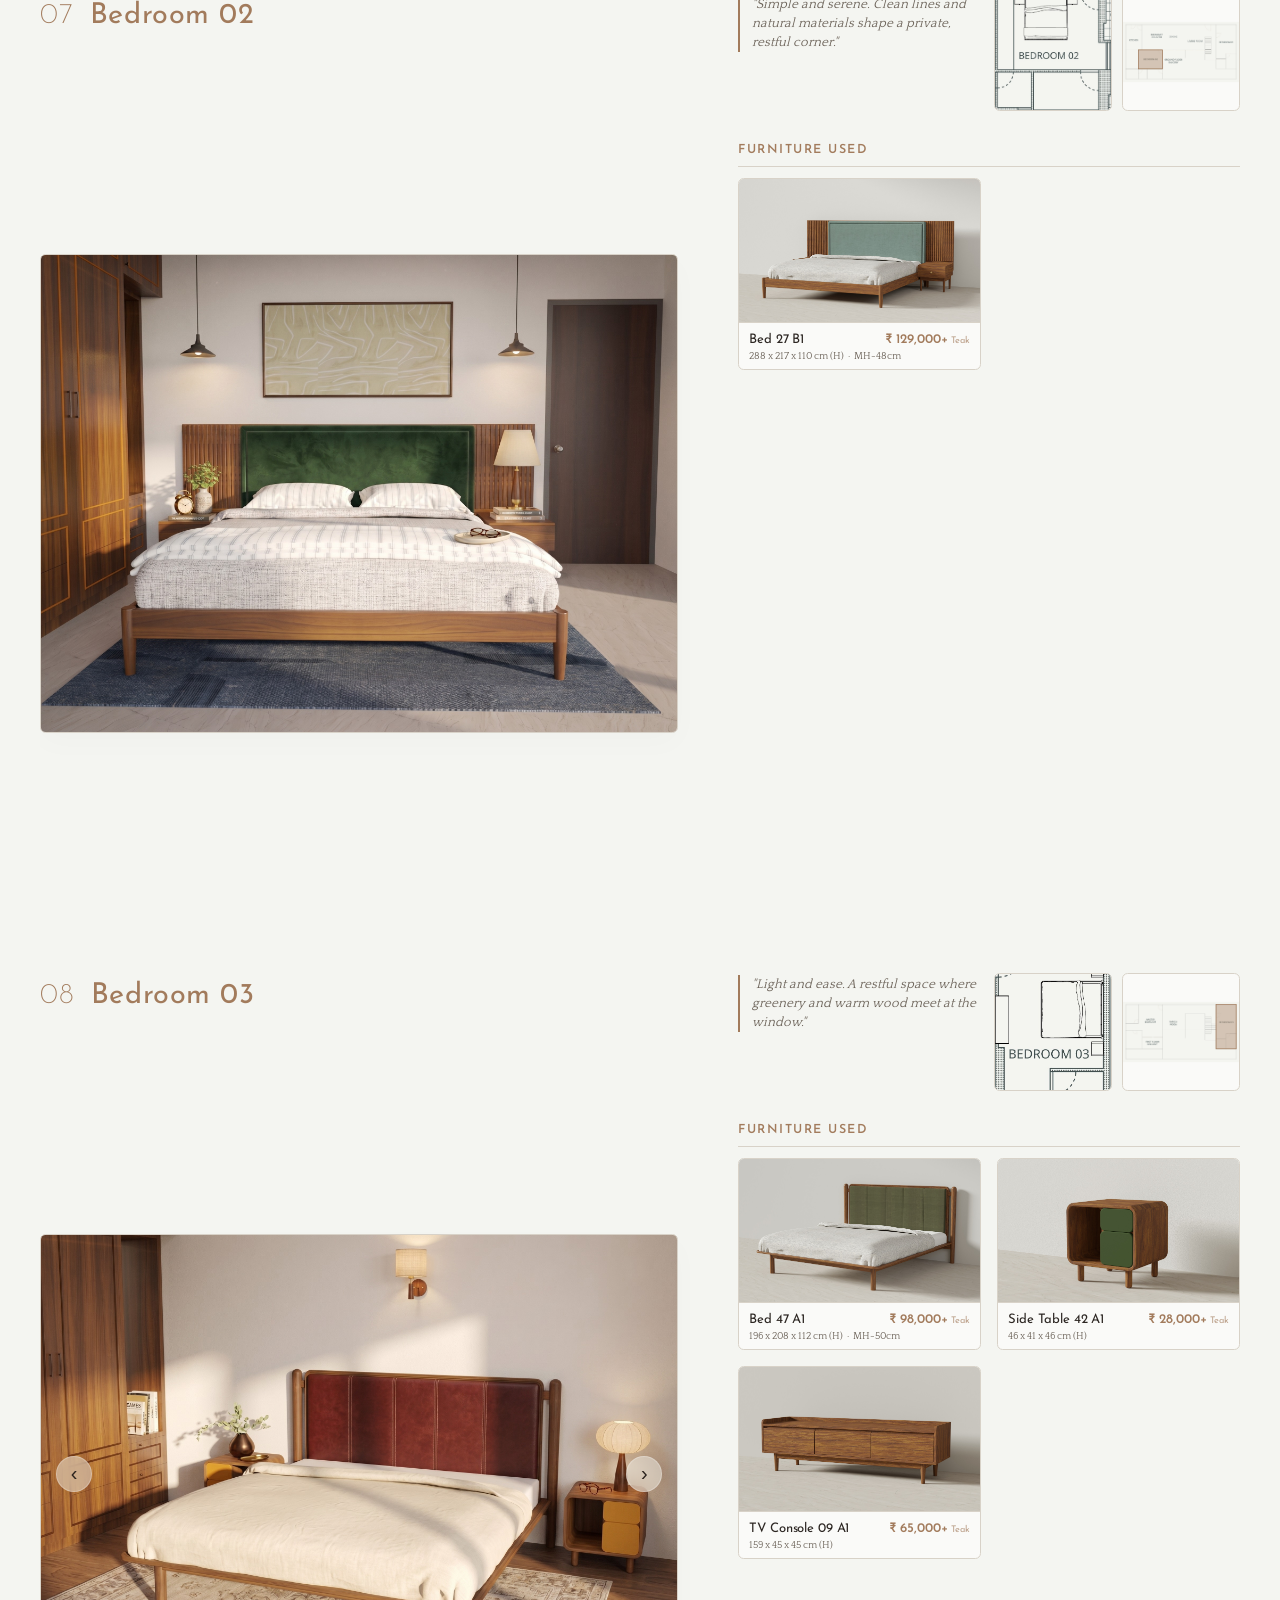
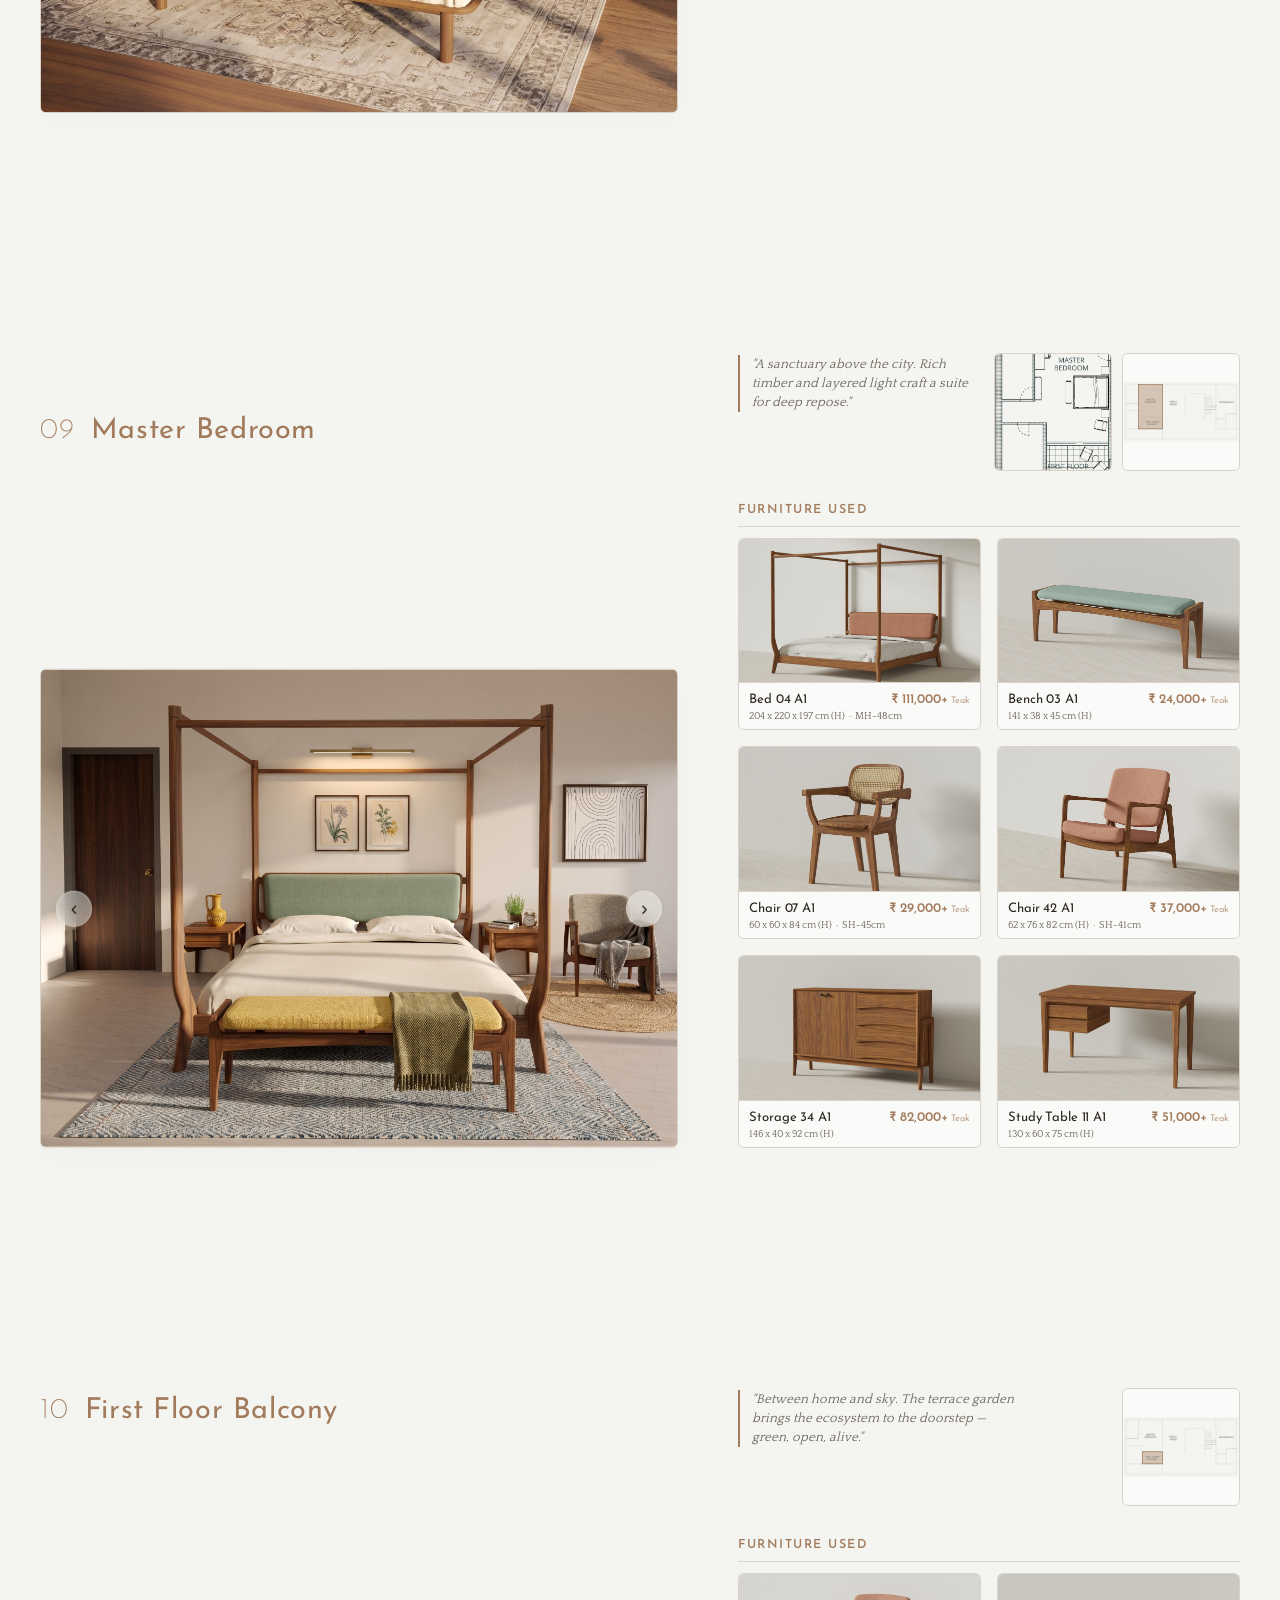
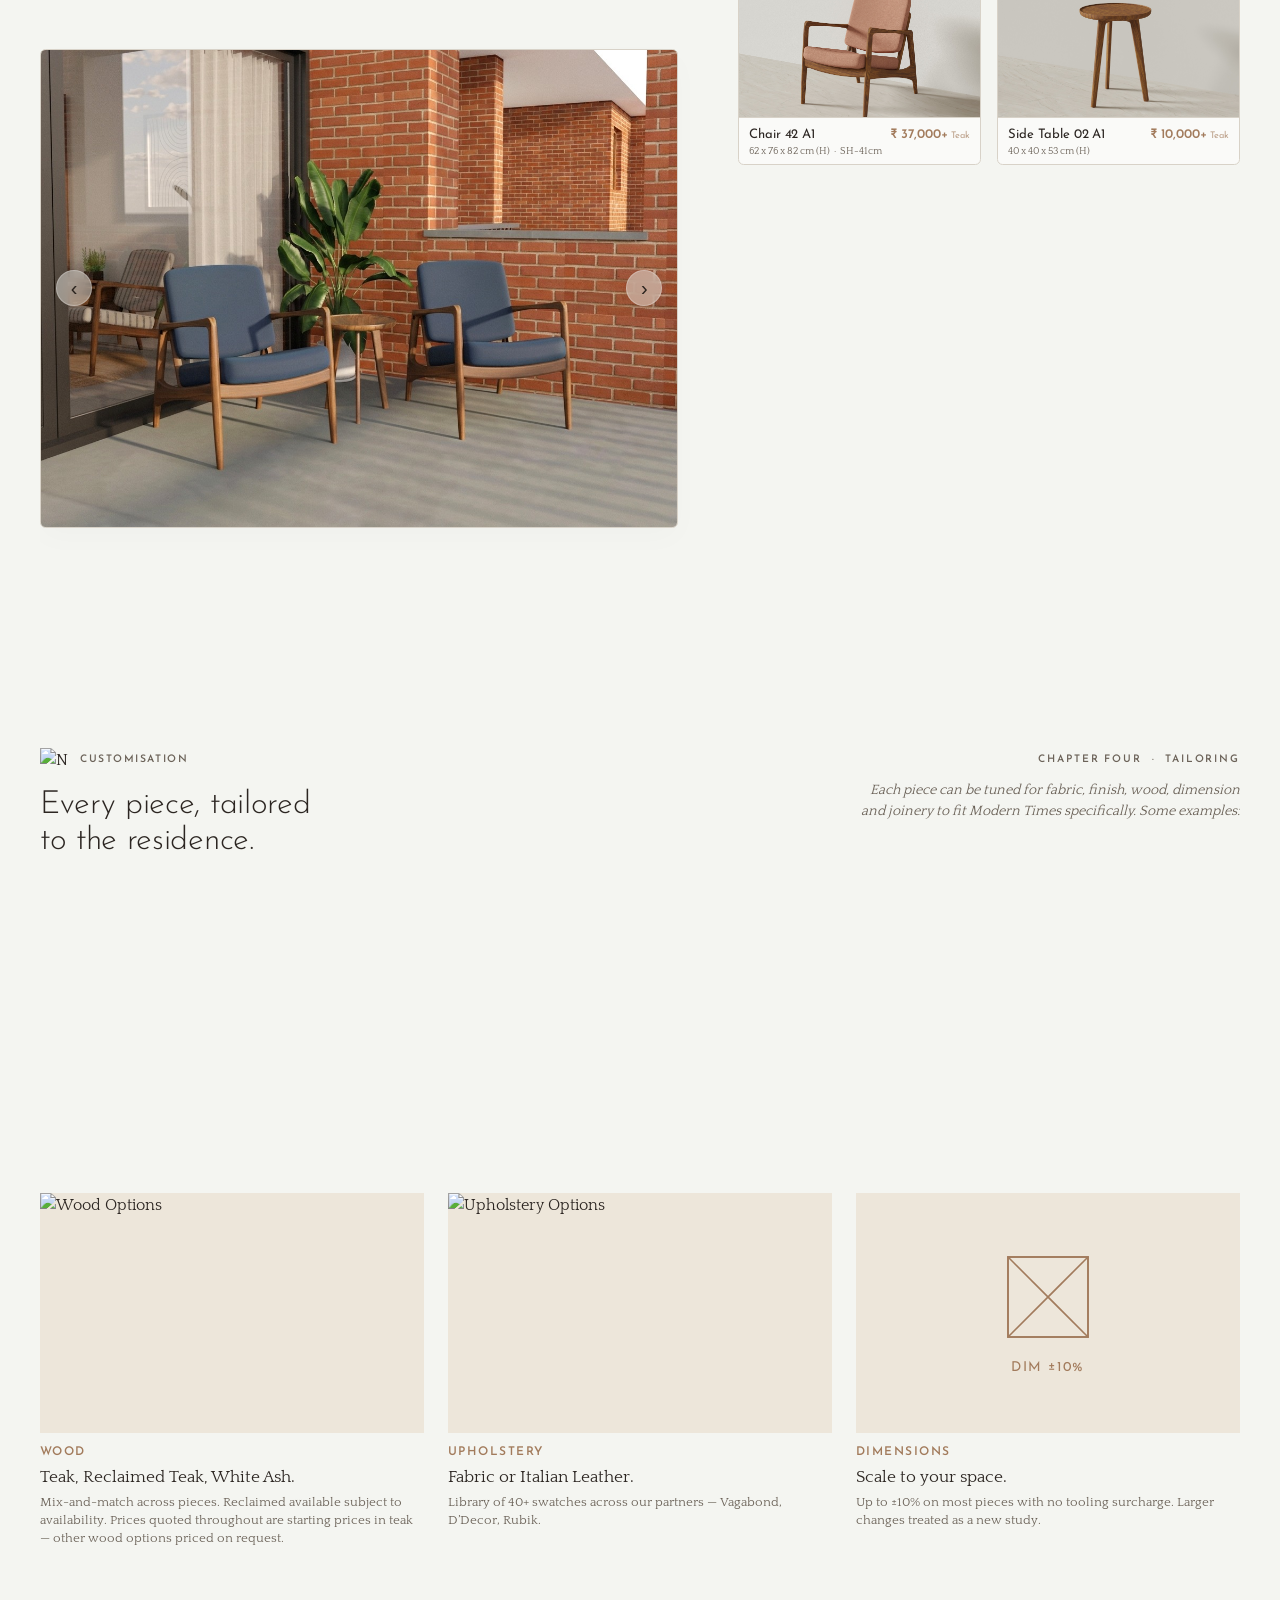
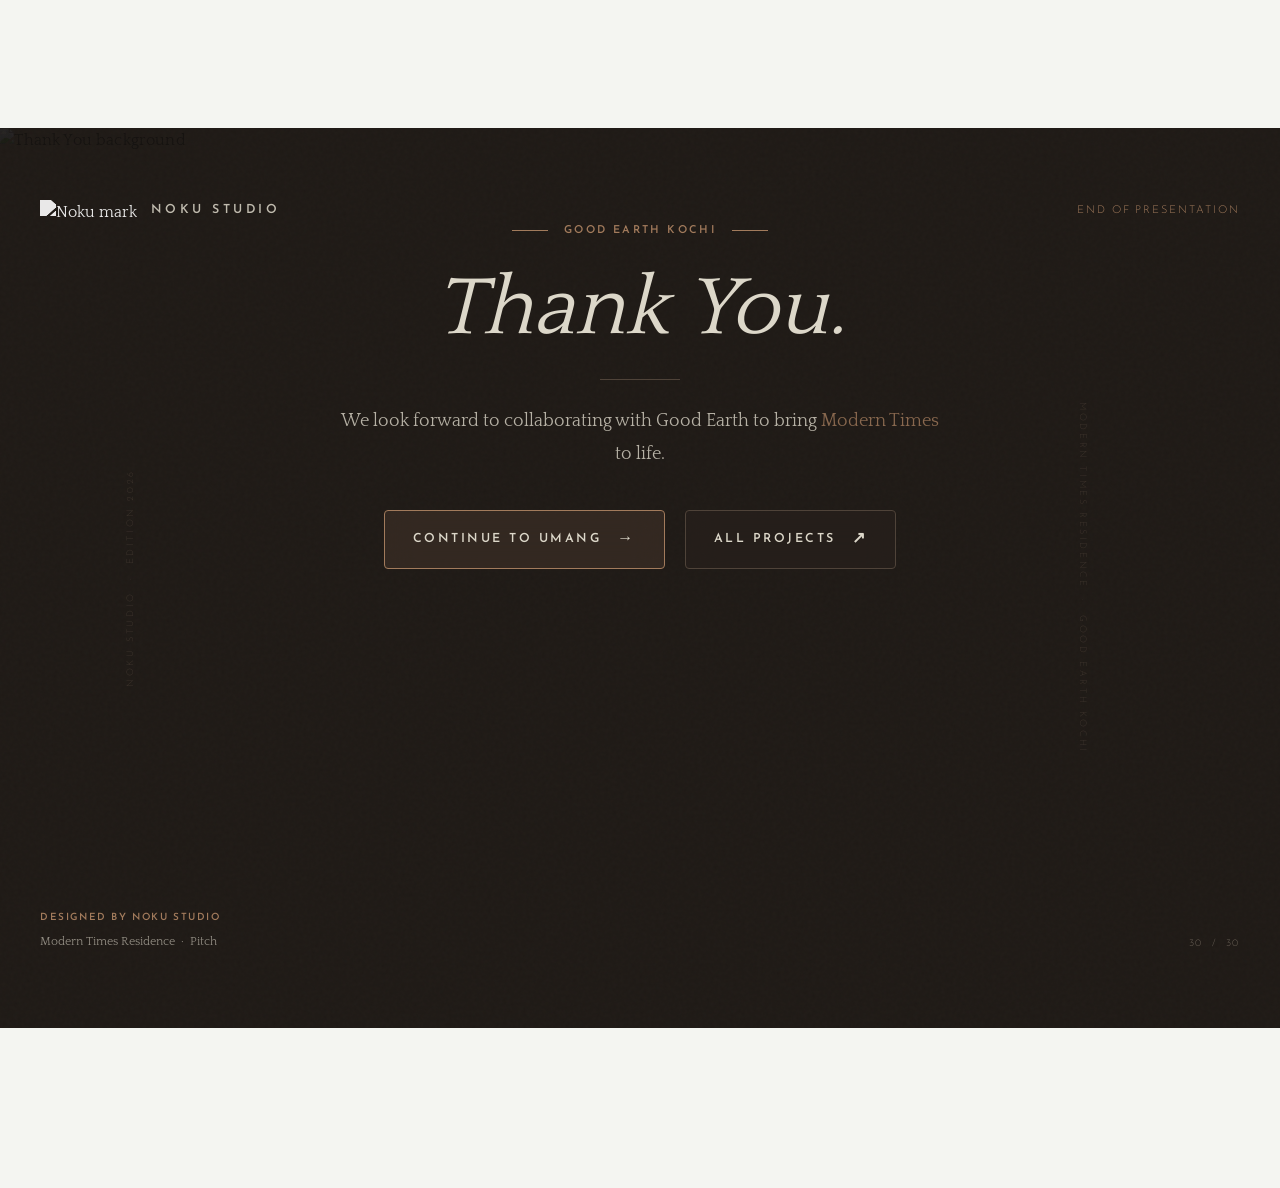
==== commit a762a138: "Migrate product images/database to bracket SKU convention, add pricing reference, mobile optimizatio" ====
--- a/modern-times.html
+++ b/modern-times.html
@@ -340,69 +340,82 @@
           <h2 class="section-label">Furniture Used</h2>
           
           <div class="products-grid">
-            <!-- Product Card: Bench 20 B -->
-            <div class="product-card">
-              <div class="product-image-wrapper" onclick="openLightbox('room-01-prod-0', 0, 'projects/modern-times/01. Living Room/Products/Bench 20 BA.jpg', 'Bench 20 B', '158 x 64 x 70 cm (H)  —  SH-45cm  —  ₹ 37,000')">
-                <img loading="lazy" src="projects/modern-times/01. Living Room/Products/Bench 20 BA.jpg" alt="Bench 20 B" class="product-image">
-              </div>
-              <div class="product-card__body">
-                <div style="display: flex; justify-content: space-between; align-items: baseline; gap: 8px;">
-                  <h3 class="product-card__name" style="flex-grow: 1; margin-bottom: 0;">Bench 20 B</h3>
-                  <span class="product-card__price" style="font-family: var(--font-display); font-size: 0.82rem; font-weight: 600; color: var(--chamoisee); white-space: nowrap;">₹ 37,000</span>
+            <!-- Product Card: Bench 20 B1 -->
+            <div class="product-card">
+              <div class="product-image-wrapper" onclick="openLightbox('room-01-prod-0', 0, 'projects/modern-times/01. Living Room/Products/Bench 20 B1 [2S-FB-N].jpg', 'Bench 20 B1', '158 x 64 x 70 cm (H)  —  SH-45cm  —  ₹ 37,000+ (Teak, starting price)')">
+                <img loading="lazy" src="projects/modern-times/01. Living Room/Products/Bench 20 B1 [2S-FB-N].jpg" alt="Bench 20 B1" class="product-image">
+              </div>
+              <div class="product-card__body">
+                <div style="display: flex; justify-content: space-between; align-items: baseline; gap: 8px;">
+                  <h3 class="product-card__name" style="flex-grow: 1; margin-bottom: 0;">Bench 20 B1</h3>
+                  <span class="product-card__price" style="font-family: var(--font-display); font-size: 0.82rem; font-weight: 600; color: var(--chamoisee); white-space: nowrap;">₹ 37,000+<span style="font-size: 0.7em; font-weight: 500; opacity: 0.65; margin-left: 3px;">Teak</span></span>
                 </div>
                 <span class="product-card__material">158 x 64 x 70 cm (H) &nbsp;·&nbsp; SH-45cm</span>
               </div>
             </div>
-            <!-- Product Card: Centre Table 23 -->
-            <div class="product-card">
-              <div class="product-image-wrapper" onclick="openLightbox('room-01-prod-1', 0, 'projects/modern-times/01. Living Room/Products/Centre Table 23 B.jpg', 'Centre Table 23', '102 x 68 x 45 cm (H)  —  ₹ 27,000')">
-                <img loading="lazy" src="projects/modern-times/01. Living Room/Products/Centre Table 23 B.jpg" alt="Centre Table 23" class="product-image">
-              </div>
-              <div class="product-card__body">
-                <div style="display: flex; justify-content: space-between; align-items: baseline; gap: 8px;">
-                  <h3 class="product-card__name" style="flex-grow: 1; margin-bottom: 0;">Centre Table 23</h3>
-                  <span class="product-card__price" style="font-family: var(--font-display); font-size: 0.82rem; font-weight: 600; color: var(--chamoisee); white-space: nowrap;">₹ 27,000</span>
+            <!-- Product Card: Centre Table 23 A1 -->
+            <div class="product-card">
+              <div class="product-image-wrapper" onclick="openLightbox('room-01-prod-1', 0, 'projects/modern-times/01. Living Room/Products/Centre Table 23 A1 [STD-XX-N].jpg', 'Centre Table 23 A1', '102 x 68 x 45 cm (H)  —  ₹ 27,000+ (Teak, starting price)')">
+                <img loading="lazy" src="projects/modern-times/01. Living Room/Products/Centre Table 23 A1 [STD-XX-N].jpg" alt="Centre Table 23 A1" class="product-image">
+              </div>
+              <div class="product-card__body">
+                <div style="display: flex; justify-content: space-between; align-items: baseline; gap: 8px;">
+                  <h3 class="product-card__name" style="flex-grow: 1; margin-bottom: 0;">Centre Table 23 A1</h3>
+                  <span class="product-card__price" style="font-family: var(--font-display); font-size: 0.82rem; font-weight: 600; color: var(--chamoisee); white-space: nowrap;">₹ 27,000+<span style="font-size: 0.7em; font-weight: 500; opacity: 0.65; margin-left: 3px;">Teak</span></span>
                 </div>
                 <span class="product-card__material">102 x 68 x 45 cm (H)</span>
               </div>
             </div>
-            <!-- Product Card: Chair 06 -->
-            <div class="product-card">
-              <div class="product-image-wrapper" onclick="openLightbox('room-01-prod-2', 0, 'projects/modern-times/01. Living Room/Products/Chair 06 A.jpg', 'Chair 06', '65 x 83 x 91 cm (H)  —  SH-39cm  —  ₹ 35,000')">
-                <img loading="lazy" src="projects/modern-times/01. Living Room/Products/Chair 06 A.jpg" alt="Chair 06" class="product-image">
-              </div>
-              <div class="product-card__body">
-                <div style="display: flex; justify-content: space-between; align-items: baseline; gap: 8px;">
-                  <h3 class="product-card__name" style="flex-grow: 1; margin-bottom: 0;">Chair 06</h3>
-                  <span class="product-card__price" style="font-family: var(--font-display); font-size: 0.82rem; font-weight: 600; color: var(--chamoisee); white-space: nowrap;">₹ 35,000</span>
+            <!-- Product Card: Chair 06 A1 -->
+            <div class="product-card">
+              <div class="product-image-wrapper" onclick="openLightbox('room-01-prod-2', 0, 'projects/modern-times/01. Living Room/Products/Chair 06 A1 [1S-LE-N].jpg', 'Chair 06 A1', '65 x 83 x 91 cm (H)  —  SH-39cm  —  ₹ 35,000+ (Teak, starting price)')">
+                <img loading="lazy" src="projects/modern-times/01. Living Room/Products/Chair 06 A1 [1S-LE-N].jpg" alt="Chair 06 A1" class="product-image">
+              </div>
+              <div class="product-card__body">
+                <div style="display: flex; justify-content: space-between; align-items: baseline; gap: 8px;">
+                  <h3 class="product-card__name" style="flex-grow: 1; margin-bottom: 0;">Chair 06 A1</h3>
+                  <span class="product-card__price" style="font-family: var(--font-display); font-size: 0.82rem; font-weight: 600; color: var(--chamoisee); white-space: nowrap;">₹ 35,000+<span style="font-size: 0.7em; font-weight: 500; opacity: 0.65; margin-left: 3px;">Teak</span></span>
                 </div>
                 <span class="product-card__material">65 x 83 x 91 cm (H) &nbsp;·&nbsp; SH-39cm</span>
               </div>
             </div>
-            <!-- Product Card: Side Table 31 -->
-            <div class="product-card">
-              <div class="product-image-wrapper" onclick="openLightbox('room-01-prod-3', 0, 'projects/modern-times/01. Living Room/Products/Side Table 31.jpg', 'Side Table 31', '45 x 45 x 45 cm (H)  —  ₹ 9,000')">
-                <img loading="lazy" src="projects/modern-times/01. Living Room/Products/Side Table 31.jpg" alt="Side Table 31" class="product-image">
-              </div>
-              <div class="product-card__body">
-                <div style="display: flex; justify-content: space-between; align-items: baseline; gap: 8px;">
-                  <h3 class="product-card__name" style="flex-grow: 1; margin-bottom: 0;">Side Table 31</h3>
-                  <span class="product-card__price" style="font-family: var(--font-display); font-size: 0.82rem; font-weight: 600; color: var(--chamoisee); white-space: nowrap;">₹ 9,000</span>
+            <!-- Product Card: Side Table 31 A1 -->
+            <div class="product-card">
+              <div class="product-image-wrapper" onclick="openLightbox('room-01-prod-3', 0, 'projects/modern-times/01. Living Room/Products/Side Table 31 A1 [STD-XX-N].jpg', 'Side Table 31 A1', '45 x 45 x 45 cm (H)  —  ₹ 9,000+ (Teak, starting price)')">
+                <img loading="lazy" src="projects/modern-times/01. Living Room/Products/Side Table 31 A1 [STD-XX-N].jpg" alt="Side Table 31 A1" class="product-image">
+              </div>
+              <div class="product-card__body">
+                <div style="display: flex; justify-content: space-between; align-items: baseline; gap: 8px;">
+                  <h3 class="product-card__name" style="flex-grow: 1; margin-bottom: 0;">Side Table 31 A1</h3>
+                  <span class="product-card__price" style="font-family: var(--font-display); font-size: 0.82rem; font-weight: 600; color: var(--chamoisee); white-space: nowrap;">₹ 9,000+<span style="font-size: 0.7em; font-weight: 500; opacity: 0.65; margin-left: 3px;">Teak</span></span>
                 </div>
                 <span class="product-card__material">45 x 45 x 45 cm (H)</span>
               </div>
             </div>
-            <!-- Product Card: Sofa 28 C -->
-            <div class="product-card">
-              <div class="product-image-wrapper" onclick="openLightbox('room-01-prod-4', 0, 'projects/modern-times/01. Living Room/Products/Sofa 28 A.jpg', 'Sofa 28 C', '255 x 75 x 84 cm (H)  —  SH-40cm  —  ₹ 106,000')">
-                <img loading="lazy" src="projects/modern-times/01. Living Room/Products/Sofa 28 A.jpg" alt="Sofa 28 C" class="product-image">
-              </div>
-              <div class="product-card__body">
-                <div style="display: flex; justify-content: space-between; align-items: baseline; gap: 8px;">
-                  <h3 class="product-card__name" style="flex-grow: 1; margin-bottom: 0;">Sofa 28 C</h3>
-                  <span class="product-card__price" style="font-family: var(--font-display); font-size: 0.82rem; font-weight: 600; color: var(--chamoisee); white-space: nowrap;">₹ 106,000</span>
+            <!-- Product Card: Sofa 28 A1 -->
+            <div class="product-card">
+              <div class="product-image-wrapper" onclick="openLightbox('room-01-prod-4', 0, 'projects/modern-times/01. Living Room/Products/Sofa 28 A1 [3S-FB-N].jpg', 'Sofa 28 A1', '255 x 75 x 84 cm (H)  —  SH-40cm  —  ₹ 97,000+ (Teak, starting price)')">
+                <img loading="lazy" src="projects/modern-times/01. Living Room/Products/Sofa 28 A1 [3S-FB-N].jpg" alt="Sofa 28 A1" class="product-image">
+              </div>
+              <div class="product-card__body">
+                <div style="display: flex; justify-content: space-between; align-items: baseline; gap: 8px;">
+                  <h3 class="product-card__name" style="flex-grow: 1; margin-bottom: 0;">Sofa 28 A1</h3>
+                  <span class="product-card__price" style="font-family: var(--font-display); font-size: 0.82rem; font-weight: 600; color: var(--chamoisee); white-space: nowrap;">₹ 97,000+<span style="font-size: 0.7em; font-weight: 500; opacity: 0.65; margin-left: 3px;">Teak</span></span>
                 </div>
                 <span class="product-card__material">255 x 75 x 84 cm (H) &nbsp;·&nbsp; SH-40cm</span>
+              </div>
+            </div>
+            <!-- Product Card: TV Console 29 C1 -->
+            <div class="product-card">
+              <div class="product-image-wrapper" onclick="openLightbox('room-01-prod-5', 0, 'projects/modern-times/01. Living Room/Products/TV Console 29 C1 [STD-XX-N].png', 'TV Console 29 C1', '147 x 36 x 61 cm (H)  —  ₹ 59,000+ (Teak, starting price)')">
+                <img loading="lazy" src="projects/modern-times/01. Living Room/Products/TV Console 29 C1 [STD-XX-N].png" alt="TV Console 29 C1" class="product-image">
+              </div>
+              <div class="product-card__body">
+                <div style="display: flex; justify-content: space-between; align-items: baseline; gap: 8px;">
+                  <h3 class="product-card__name" style="flex-grow: 1; margin-bottom: 0;">TV Console 29 C1</h3>
+                  <span class="product-card__price" style="font-family: var(--font-display); font-size: 0.82rem; font-weight: 600; color: var(--chamoisee); white-space: nowrap;">₹ 59,000+<span style="font-size: 0.7em; font-weight: 500; opacity: 0.65; margin-left: 3px;">Teak</span></span>
+                </div>
+                <span class="product-card__material">147 x 36 x 61 cm (H)</span>
               </div>
             </div>
           </div>
@@ -463,56 +476,69 @@
           <h2 class="section-label">Furniture Used</h2>
           
           <div class="products-grid">
-            <!-- Product Card: Bench 03 -->
-            <div class="product-card">
-              <div class="product-image-wrapper" onclick="openLightbox('room-02-prod-0', 0, 'projects/modern-times/02. Dining/Products/Bench 03.jpg', 'Bench 03', '141 x 38 x 45 cm (H)  —  ₹ 24,000')">
-                <img loading="lazy" src="projects/modern-times/02. Dining/Products/Bench 03.jpg" alt="Bench 03" class="product-image">
-              </div>
-              <div class="product-card__body">
-                <div style="display: flex; justify-content: space-between; align-items: baseline; gap: 8px;">
-                  <h3 class="product-card__name" style="flex-grow: 1; margin-bottom: 0;">Bench 03</h3>
-                  <span class="product-card__price" style="font-family: var(--font-display); font-size: 0.82rem; font-weight: 600; color: var(--chamoisee); white-space: nowrap;">₹ 24,000</span>
+            <!-- Product Card: Bench 03 A1 -->
+            <div class="product-card">
+              <div class="product-image-wrapper" onclick="openLightbox('room-02-prod-0', 0, 'projects/modern-times/02. Dining/Products/Bench 03 A1 [2S-FB-N].png', 'Bench 03 A1', '141 x 38 x 45 cm (H)  —  ₹ 24,000+ (Teak, starting price)')">
+                <img loading="lazy" src="projects/modern-times/02. Dining/Products/Bench 03 A1 [2S-FB-N].png" alt="Bench 03 A1" class="product-image">
+              </div>
+              <div class="product-card__body">
+                <div style="display: flex; justify-content: space-between; align-items: baseline; gap: 8px;">
+                  <h3 class="product-card__name" style="flex-grow: 1; margin-bottom: 0;">Bench 03 A1</h3>
+                  <span class="product-card__price" style="font-family: var(--font-display); font-size: 0.82rem; font-weight: 600; color: var(--chamoisee); white-space: nowrap;">₹ 24,000+<span style="font-size: 0.7em; font-weight: 500; opacity: 0.65; margin-left: 3px;">Teak</span></span>
                 </div>
                 <span class="product-card__material">141 x 38 x 45 cm (H)</span>
               </div>
             </div>
-            <!-- Product Card: Dining Chair 09 A -->
-            <div class="product-card">
-              <div class="product-image-wrapper" onclick="openLightbox('room-02-prod-1', 0, 'projects/modern-times/02. Dining/Products/Chair 09.jpg', 'Dining Chair 09 A', '50 x 50 x 77 cm (H)  —  SH-45cm  —  ₹ 20,000')">
-                <img loading="lazy" src="projects/modern-times/02. Dining/Products/Chair 09.jpg" alt="Dining Chair 09 A" class="product-image">
-              </div>
-              <div class="product-card__body">
-                <div style="display: flex; justify-content: space-between; align-items: baseline; gap: 8px;">
-                  <h3 class="product-card__name" style="flex-grow: 1; margin-bottom: 0;">Dining Chair 09 A</h3>
-                  <span class="product-card__price" style="font-family: var(--font-display); font-size: 0.82rem; font-weight: 600; color: var(--chamoisee); white-space: nowrap;">₹ 20,000</span>
+            <!-- Product Card: Chair 09 A1 -->
+            <div class="product-card">
+              <div class="product-image-wrapper" onclick="openLightbox('room-02-prod-1', 0, 'projects/modern-times/02. Dining/Products/Chair 09 A1 [1S-XX-N].jpg', 'Chair 09 A1', '50 x 50 x 77 cm (H)  —  SH-45cm  —  ₹ 20,000+ (Teak, starting price)')">
+                <img loading="lazy" src="projects/modern-times/02. Dining/Products/Chair 09 A1 [1S-XX-N].jpg" alt="Chair 09 A1" class="product-image">
+              </div>
+              <div class="product-card__body">
+                <div style="display: flex; justify-content: space-between; align-items: baseline; gap: 8px;">
+                  <h3 class="product-card__name" style="flex-grow: 1; margin-bottom: 0;">Chair 09 A1</h3>
+                  <span class="product-card__price" style="font-family: var(--font-display); font-size: 0.82rem; font-weight: 600; color: var(--chamoisee); white-space: nowrap;">₹ 20,000+<span style="font-size: 0.7em; font-weight: 500; opacity: 0.65; margin-left: 3px;">Teak</span></span>
                 </div>
                 <span class="product-card__material">50 x 50 x 77 cm (H) &nbsp;·&nbsp; SH-45cm</span>
               </div>
             </div>
-            <!-- Product Card: Dining Chair 44 C -->
-            <div class="product-card">
-              <div class="product-image-wrapper" onclick="openLightbox('room-02-prod-2', 0, 'projects/modern-times/02. Dining/Products/Chair 44 C.jpg', 'Dining Chair 44 C', '45 x 52 x 79 cm (H)  —  SH-45cm  —  ₹ 20,000')">
-                <img loading="lazy" src="projects/modern-times/02. Dining/Products/Chair 44 C.jpg" alt="Dining Chair 44 C" class="product-image">
-              </div>
-              <div class="product-card__body">
-                <div style="display: flex; justify-content: space-between; align-items: baseline; gap: 8px;">
-                  <h3 class="product-card__name" style="flex-grow: 1; margin-bottom: 0;">Dining Chair 44 C</h3>
-                  <span class="product-card__price" style="font-family: var(--font-display); font-size: 0.82rem; font-weight: 600; color: var(--chamoisee); white-space: nowrap;">₹ 20,000</span>
+            <!-- Product Card: Chair 44 C1 -->
+            <div class="product-card">
+              <div class="product-image-wrapper" onclick="openLightbox('room-02-prod-2', 0, 'projects/modern-times/02. Dining/Products/Chair 44 C1 [1S-FB-N].jpg', 'Chair 44 C1', '45 x 52 x 79 cm (H)  —  SH-45cm  —  ₹ 20,000+ (Teak, starting price)')">
+                <img loading="lazy" src="projects/modern-times/02. Dining/Products/Chair 44 C1 [1S-FB-N].jpg" alt="Chair 44 C1" class="product-image">
+              </div>
+              <div class="product-card__body">
+                <div style="display: flex; justify-content: space-between; align-items: baseline; gap: 8px;">
+                  <h3 class="product-card__name" style="flex-grow: 1; margin-bottom: 0;">Chair 44 C1</h3>
+                  <span class="product-card__price" style="font-family: var(--font-display); font-size: 0.82rem; font-weight: 600; color: var(--chamoisee); white-space: nowrap;">₹ 20,000+<span style="font-size: 0.7em; font-weight: 500; opacity: 0.65; margin-left: 3px;">Teak</span></span>
                 </div>
                 <span class="product-card__material">45 x 52 x 79 cm (H) &nbsp;·&nbsp; SH-45cm</span>
               </div>
             </div>
-            <!-- Product Card: Dining Table 03 -->
-            <div class="product-card">
-              <div class="product-image-wrapper" onclick="openLightbox('room-02-prod-3', 0, 'projects/modern-times/02. Dining/Products/Dining Table 03.jpg', 'Dining Table 03', '198 x 92 x 75 cm (H)  —  ₹ 72,000')">
-                <img loading="lazy" src="projects/modern-times/02. Dining/Products/Dining Table 03.jpg" alt="Dining Table 03" class="product-image">
-              </div>
-              <div class="product-card__body">
-                <div style="display: flex; justify-content: space-between; align-items: baseline; gap: 8px;">
-                  <h3 class="product-card__name" style="flex-grow: 1; margin-bottom: 0;">Dining Table 03</h3>
-                  <span class="product-card__price" style="font-family: var(--font-display); font-size: 0.82rem; font-weight: 600; color: var(--chamoisee); white-space: nowrap;">₹ 72,000</span>
+            <!-- Product Card: Dining Table 03 A1 -->
+            <div class="product-card">
+              <div class="product-image-wrapper" onclick="openLightbox('room-02-prod-3', 0, 'projects/modern-times/02. Dining/Products/Dining Table 03 A1 [6-XX-N].jpg', 'Dining Table 03 A1', '198 x 92 x 75 cm (H)  —  ₹ 72,000+ (Teak, starting price)')">
+                <img loading="lazy" src="projects/modern-times/02. Dining/Products/Dining Table 03 A1 [6-XX-N].jpg" alt="Dining Table 03 A1" class="product-image">
+              </div>
+              <div class="product-card__body">
+                <div style="display: flex; justify-content: space-between; align-items: baseline; gap: 8px;">
+                  <h3 class="product-card__name" style="flex-grow: 1; margin-bottom: 0;">Dining Table 03 A1</h3>
+                  <span class="product-card__price" style="font-family: var(--font-display); font-size: 0.82rem; font-weight: 600; color: var(--chamoisee); white-space: nowrap;">₹ 72,000+<span style="font-size: 0.7em; font-weight: 500; opacity: 0.65; margin-left: 3px;">Teak</span></span>
                 </div>
                 <span class="product-card__material">198 x 92 x 75 cm (H)</span>
+              </div>
+            </div>
+            <!-- Product Card: Storage 29 C1 -->
+            <div class="product-card">
+              <div class="product-image-wrapper" onclick="openLightbox('room-02-prod-4', 0, 'projects/modern-times/02. Dining/Products/Storage 29 C1 [STD-XX-N].jpg', 'Storage 29 C1', '129 x 35 x 80 cm (H)  —  ₹ 54,000+ (Teak, starting price)')">
+                <img loading="lazy" src="projects/modern-times/02. Dining/Products/Storage 29 C1 [STD-XX-N].jpg" alt="Storage 29 C1" class="product-image">
+              </div>
+              <div class="product-card__body">
+                <div style="display: flex; justify-content: space-between; align-items: baseline; gap: 8px;">
+                  <h3 class="product-card__name" style="flex-grow: 1; margin-bottom: 0;">Storage 29 C1</h3>
+                  <span class="product-card__price" style="font-family: var(--font-display); font-size: 0.82rem; font-weight: 600; color: var(--chamoisee); white-space: nowrap;">₹ 54,000+<span style="font-size: 0.7em; font-weight: 500; opacity: 0.65; margin-left: 3px;">Teak</span></span>
+                </div>
+                <span class="product-card__material">129 x 35 x 80 cm (H)</span>
               </div>
             </div>
           </div>
@@ -569,28 +595,28 @@
           <h2 class="section-label">Furniture Used</h2>
           
           <div class="products-grid">
-            <!-- Product Card: Centre Table 02 A -->
-            <div class="product-card">
-              <div class="product-image-wrapper" onclick="openLightbox('room-03-prod-0', 0, 'projects/modern-times/03. GF Balcony/Products/Centre Table 02.jpg', 'Centre Table 02 A', '76 x 76 x 36 cm (H)  —  ₹ 20,000')">
-                <img loading="lazy" src="projects/modern-times/03. GF Balcony/Products/Centre Table 02.jpg" alt="Centre Table 02 A" class="product-image">
-              </div>
-              <div class="product-card__body">
-                <div style="display: flex; justify-content: space-between; align-items: baseline; gap: 8px;">
-                  <h3 class="product-card__name" style="flex-grow: 1; margin-bottom: 0;">Centre Table 02 A</h3>
-                  <span class="product-card__price" style="font-family: var(--font-display); font-size: 0.82rem; font-weight: 600; color: var(--chamoisee); white-space: nowrap;">₹ 20,000</span>
+            <!-- Product Card: Centre Table 02 A1 -->
+            <div class="product-card">
+              <div class="product-image-wrapper" onclick="openLightbox('room-03-prod-0', 0, 'projects/modern-times/03. GF Balcony/Products/Centre Table 02 A1 [STD-XX-N].jpg', 'Centre Table 02 A1', '76 x 76 x 36 cm (H)  —  ₹ 20,000+ (Teak, starting price)')">
+                <img loading="lazy" src="projects/modern-times/03. GF Balcony/Products/Centre Table 02 A1 [STD-XX-N].jpg" alt="Centre Table 02 A1" class="product-image">
+              </div>
+              <div class="product-card__body">
+                <div style="display: flex; justify-content: space-between; align-items: baseline; gap: 8px;">
+                  <h3 class="product-card__name" style="flex-grow: 1; margin-bottom: 0;">Centre Table 02 A1</h3>
+                  <span class="product-card__price" style="font-family: var(--font-display); font-size: 0.82rem; font-weight: 600; color: var(--chamoisee); white-space: nowrap;">₹ 20,000+<span style="font-size: 0.7em; font-weight: 500; opacity: 0.65; margin-left: 3px;">Teak</span></span>
                 </div>
                 <span class="product-card__material">76 x 76 x 36 cm (H)</span>
               </div>
             </div>
-            <!-- Product Card: Chair 27 -->
-            <div class="product-card">
-              <div class="product-image-wrapper" onclick="openLightbox('room-03-prod-1', 0, 'projects/modern-times/03. GF Balcony/Products/Chair 27.jpg', 'Chair 27', '67 x 77 x 70 cm (H)  —  SH-37cm  —  ₹ 24,000')">
-                <img loading="lazy" src="projects/modern-times/03. GF Balcony/Products/Chair 27.jpg" alt="Chair 27" class="product-image">
-              </div>
-              <div class="product-card__body">
-                <div style="display: flex; justify-content: space-between; align-items: baseline; gap: 8px;">
-                  <h3 class="product-card__name" style="flex-grow: 1; margin-bottom: 0;">Chair 27</h3>
-                  <span class="product-card__price" style="font-family: var(--font-display); font-size: 0.82rem; font-weight: 600; color: var(--chamoisee); white-space: nowrap;">₹ 24,000</span>
+            <!-- Product Card: Chair 27 A1 -->
+            <div class="product-card">
+              <div class="product-image-wrapper" onclick="openLightbox('room-03-prod-1', 0, 'projects/modern-times/03. GF Balcony/Products/Chair 27 A1 [1S-XX-N].jpg', 'Chair 27 A1', '67 x 77 x 70 cm (H)  —  SH-37cm  —  ₹ 24,000+ (Teak, starting price)')">
+                <img loading="lazy" src="projects/modern-times/03. GF Balcony/Products/Chair 27 A1 [1S-XX-N].jpg" alt="Chair 27 A1" class="product-image">
+              </div>
+              <div class="product-card__body">
+                <div style="display: flex; justify-content: space-between; align-items: baseline; gap: 8px;">
+                  <h3 class="product-card__name" style="flex-grow: 1; margin-bottom: 0;">Chair 27 A1</h3>
+                  <span class="product-card__price" style="font-family: var(--font-display); font-size: 0.82rem; font-weight: 600; color: var(--chamoisee); white-space: nowrap;">₹ 24,000+<span style="font-size: 0.7em; font-weight: 500; opacity: 0.65; margin-left: 3px;">Teak</span></span>
                 </div>
                 <span class="product-card__material">67 x 77 x 70 cm (H) &nbsp;·&nbsp; SH-37cm</span>
               </div>
@@ -649,42 +675,43 @@
           <h2 class="section-label">Furniture Used</h2>
           
           <div class="products-grid">
-            <!-- Product Card: Barstool 01B -->
-            <div class="product-card">
-              <div class="product-image-wrapper" onclick="openLightbox('room-04-prod-0', 0, 'projects/modern-times/04. Breakfast Counter/Products/Barstool 01 B v2.jpg', 'Barstool 01B', '48 x 50 x 100 cm (H)  —  SH-75cm  —  ₹ 17,000')">
-                <img loading="lazy" src="projects/modern-times/04. Breakfast Counter/Products/Barstool 01 B v2.jpg" alt="Barstool 01B" class="product-image">
-              </div>
-              <div class="product-card__body">
-                <div style="display: flex; justify-content: space-between; align-items: baseline; gap: 8px;">
-                  <h3 class="product-card__name" style="flex-grow: 1; margin-bottom: 0;">Barstool 01B</h3>
-                  <span class="product-card__price" style="font-family: var(--font-display); font-size: 0.82rem; font-weight: 600; color: var(--chamoisee); white-space: nowrap;">₹ 17,000</span>
+            <!-- Product Card: Barstool 01 B1 -->
+            <div class="product-card">
+              <div class="product-image-wrapper" onclick="openLightbox('room-04-prod-0', 0, 'projects/modern-times/04. Breakfast Counter/Products/Barstool 01 B1 [1S-FB-N].jpg', 'Barstool 01 B1', '48 x 50 x 100 cm (H)  —  SH-75cm  —  ₹ 17,000+ (Teak, starting price)')">
+                <img loading="lazy" src="projects/modern-times/04. Breakfast Counter/Products/Barstool 01 B1 [1S-FB-N].jpg" alt="Barstool 01 B1" class="product-image">
+              </div>
+              <div class="product-card__body">
+                <div style="display: flex; justify-content: space-between; align-items: baseline; gap: 8px;">
+                  <h3 class="product-card__name" style="flex-grow: 1; margin-bottom: 0;">Barstool 01 B1</h3>
+                  <span class="product-card__price" style="font-family: var(--font-display); font-size: 0.82rem; font-weight: 600; color: var(--chamoisee); white-space: nowrap;">₹ 17,000+<span style="font-size: 0.7em; font-weight: 500; opacity: 0.65; margin-left: 3px;">Teak</span></span>
                 </div>
                 <span class="product-card__material">48 x 50 x 100 cm (H) &nbsp;·&nbsp; SH-75cm</span>
               </div>
             </div>
-            <!-- Product Card: Barstool 03 -->
-            <div class="product-card">
-              <div class="product-image-wrapper" onclick="openLightbox('room-04-prod-1', 0, 'projects/modern-times/04. Breakfast Counter/Products/Barstool 03.jpg', 'Barstool 03', '40 x 44 x 101 cm (H)  —  SH-75cm  —  ₹ 21,000')">
-                <img loading="lazy" src="projects/modern-times/04. Breakfast Counter/Products/Barstool 03.jpg" alt="Barstool 03" class="product-image">
-              </div>
-              <div class="product-card__body">
-                <div style="display: flex; justify-content: space-between; align-items: baseline; gap: 8px;">
-                  <h3 class="product-card__name" style="flex-grow: 1; margin-bottom: 0;">Barstool 03</h3>
-                  <span class="product-card__price" style="font-family: var(--font-display); font-size: 0.82rem; font-weight: 600; color: var(--chamoisee); white-space: nowrap;">₹ 21,000</span>
+            <!-- Product Card: Barstool 03 A1 -->
+            <div class="product-card">
+              <div class="product-image-wrapper" onclick="openLightbox('room-04-prod-1', 0, 'projects/modern-times/04. Breakfast Counter/Products/Barstool 03 A1 [1S-FB-N].jpg', 'Barstool 03 A1', '40 x 44 x 101 cm (H)  —  SH-75cm  —  ₹ 21,000+ (Teak, starting price)')">
+                <img loading="lazy" src="projects/modern-times/04. Breakfast Counter/Products/Barstool 03 A1 [1S-FB-N].jpg" alt="Barstool 03 A1" class="product-image">
+              </div>
+              <div class="product-card__body">
+                <div style="display: flex; justify-content: space-between; align-items: baseline; gap: 8px;">
+                  <h3 class="product-card__name" style="flex-grow: 1; margin-bottom: 0;">Barstool 03 A1</h3>
+                  <span class="product-card__price" style="font-family: var(--font-display); font-size: 0.82rem; font-weight: 600; color: var(--chamoisee); white-space: nowrap;">₹ 21,000+<span style="font-size: 0.7em; font-weight: 500; opacity: 0.65; margin-left: 3px;">Teak</span></span>
                 </div>
                 <span class="product-card__material">40 x 44 x 101 cm (H) &nbsp;·&nbsp; SH-75cm</span>
               </div>
             </div>
-            <!-- Product Card: Barstool 10 D -->
-            <div class="product-card">
-              <div class="product-image-wrapper" onclick="openLightbox('room-04-prod-2', 0, 'projects/modern-times/04. Breakfast Counter/Products/Barstool 10.jpg', 'Barstool 10 D', '41 x 48 x 101 cm (H)  —  SH-75cm')">
-                <img loading="lazy" src="projects/modern-times/04. Breakfast Counter/Products/Barstool 10.jpg" alt="Barstool 10 D" class="product-image">
-              </div>
-              <div class="product-card__body">
-                <div style="display: flex; justify-content: space-between; align-items: baseline; gap: 8px;">
-                  <h3 class="product-card__name" style="flex-grow: 1; margin-bottom: 0;">Barstool 10 D</h3>
-                </div>
-                <span class="product-card__material">41 x 48 x 101 cm (H) &nbsp;·&nbsp; SH-75cm</span>
+            <!-- Product Card: Barstool 11 A1 -->
+            <div class="product-card">
+              <div class="product-image-wrapper" onclick="openLightbox('room-04-prod-2', 0, 'projects/modern-times/04. Breakfast Counter/Products/Barstool 11 A1 [1S-FB-N].jpg', 'Barstool 11 A1', '55 x 54 x 102 cm (H)  —  SH-75cm  —  ₹ 26,000+ (Teak, starting price)')">
+                <img loading="lazy" src="projects/modern-times/04. Breakfast Counter/Products/Barstool 11 A1 [1S-FB-N].jpg" alt="Barstool 11 A1" class="product-image">
+              </div>
+              <div class="product-card__body">
+                <div style="display: flex; justify-content: space-between; align-items: baseline; gap: 8px;">
+                  <h3 class="product-card__name" style="flex-grow: 1; margin-bottom: 0;">Barstool 11 A1</h3>
+                  <span class="product-card__price" style="font-family: var(--font-display); font-size: 0.82rem; font-weight: 600; color: var(--chamoisee); white-space: nowrap;">₹ 26,000+<span style="font-size: 0.7em; font-weight: 500; opacity: 0.65; margin-left: 3px;">Teak</span></span>
+                </div>
+                <span class="product-card__material">55 x 54 x 102 cm (H) &nbsp;·&nbsp; SH-75cm</span>
               </div>
             </div>
           </div>
@@ -745,41 +772,41 @@
           <h2 class="section-label">Furniture Used</h2>
           
           <div class="products-grid">
-            <!-- Product Card: Bed 01 -->
-            <div class="product-card">
-              <div class="product-image-wrapper" onclick="openLightbox('room-05-prod-0', 0, 'projects/modern-times/05. Bedroom 01/Products/Bed 01 v2.jpg', 'Bed 01', '194 x 210 x 92 cm (H)  —  MH-50cm  —  ₹ 100,000')">
-                <img loading="lazy" src="projects/modern-times/05. Bedroom 01/Products/Bed 01 v2.jpg" alt="Bed 01" class="product-image">
-              </div>
-              <div class="product-card__body">
-                <div style="display: flex; justify-content: space-between; align-items: baseline; gap: 8px;">
-                  <h3 class="product-card__name" style="flex-grow: 1; margin-bottom: 0;">Bed 01</h3>
-                  <span class="product-card__price" style="font-family: var(--font-display); font-size: 0.82rem; font-weight: 600; color: var(--chamoisee); white-space: nowrap;">₹ 100,000</span>
+            <!-- Product Card: Bed 01 A1 -->
+            <div class="product-card">
+              <div class="product-image-wrapper" onclick="openLightbox('room-05-prod-0', 0, 'projects/modern-times/05. Bedroom 01/Products/Bed 01 A1 [KG-XX-N].png', 'Bed 01 A1', '194 x 210 x 92 cm (H)  —  MH-50cm  —  ₹ 100,000+ (Teak, starting price)')">
+                <img loading="lazy" src="projects/modern-times/05. Bedroom 01/Products/Bed 01 A1 [KG-XX-N].png" alt="Bed 01 A1" class="product-image">
+              </div>
+              <div class="product-card__body">
+                <div style="display: flex; justify-content: space-between; align-items: baseline; gap: 8px;">
+                  <h3 class="product-card__name" style="flex-grow: 1; margin-bottom: 0;">Bed 01 A1</h3>
+                  <span class="product-card__price" style="font-family: var(--font-display); font-size: 0.82rem; font-weight: 600; color: var(--chamoisee); white-space: nowrap;">₹ 100,000+<span style="font-size: 0.7em; font-weight: 500; opacity: 0.65; margin-left: 3px;">Teak</span></span>
                 </div>
                 <span class="product-card__material">194 x 210 x 92 cm (H) &nbsp;·&nbsp; MH-50cm</span>
               </div>
             </div>
-            <!-- Product Card: Side Table 08 -->
-            <div class="product-card">
-              <div class="product-image-wrapper" onclick="openLightbox('room-05-prod-1', 0, 'projects/modern-times/05. Bedroom 01/Products/Side Table 08.jpg', 'Side Table 08', '56 x 40 x 45 cm (H)  —  ₹ 31,000')">
-                <img loading="lazy" src="projects/modern-times/05. Bedroom 01/Products/Side Table 08.jpg" alt="Side Table 08" class="product-image">
-              </div>
-              <div class="product-card__body">
-                <div style="display: flex; justify-content: space-between; align-items: baseline; gap: 8px;">
-                  <h3 class="product-card__name" style="flex-grow: 1; margin-bottom: 0;">Side Table 08</h3>
-                  <span class="product-card__price" style="font-family: var(--font-display); font-size: 0.82rem; font-weight: 600; color: var(--chamoisee); white-space: nowrap;">₹ 31,000</span>
+            <!-- Product Card: Side Table 08 B1 -->
+            <div class="product-card">
+              <div class="product-image-wrapper" onclick="openLightbox('room-05-prod-1', 0, 'projects/modern-times/05. Bedroom 01/Products/Side Table 08 B1 [STD-XX-N].png', 'Side Table 08 B1', '56 x 40 x 45 cm (H)  —  ₹ 31,000+ (Teak, starting price)')">
+                <img loading="lazy" src="projects/modern-times/05. Bedroom 01/Products/Side Table 08 B1 [STD-XX-N].png" alt="Side Table 08 B1" class="product-image">
+              </div>
+              <div class="product-card__body">
+                <div style="display: flex; justify-content: space-between; align-items: baseline; gap: 8px;">
+                  <h3 class="product-card__name" style="flex-grow: 1; margin-bottom: 0;">Side Table 08 B1</h3>
+                  <span class="product-card__price" style="font-family: var(--font-display); font-size: 0.82rem; font-weight: 600; color: var(--chamoisee); white-space: nowrap;">₹ 31,000+<span style="font-size: 0.7em; font-weight: 500; opacity: 0.65; margin-left: 3px;">Teak</span></span>
                 </div>
                 <span class="product-card__material">56 x 40 x 45 cm (H)</span>
               </div>
             </div>
-            <!-- Product Card: Storage 16 -->
-            <div class="product-card">
-              <div class="product-image-wrapper" onclick="openLightbox('room-05-prod-2', 0, 'projects/modern-times/05. Bedroom 01/Products/Storage 16.jpg', 'Storage 16', '150 x 42 x 80 cm (H)  —  ₹ 82,000')">
-                <img loading="lazy" src="projects/modern-times/05. Bedroom 01/Products/Storage 16.jpg" alt="Storage 16" class="product-image">
-              </div>
-              <div class="product-card__body">
-                <div style="display: flex; justify-content: space-between; align-items: baseline; gap: 8px;">
-                  <h3 class="product-card__name" style="flex-grow: 1; margin-bottom: 0;">Storage 16</h3>
-                  <span class="product-card__price" style="font-family: var(--font-display); font-size: 0.82rem; font-weight: 600; color: var(--chamoisee); white-space: nowrap;">₹ 82,000</span>
+            <!-- Product Card: Storage 16 A1 -->
+            <div class="product-card">
+              <div class="product-image-wrapper" onclick="openLightbox('room-05-prod-2', 0, 'projects/modern-times/05. Bedroom 01/Products/Storage 16 A1 [STD-XX-N].png', 'Storage 16 A1', '150 x 42 x 80 cm (H)  —  ₹ 82,000+ (Teak, starting price)')">
+                <img loading="lazy" src="projects/modern-times/05. Bedroom 01/Products/Storage 16 A1 [STD-XX-N].png" alt="Storage 16 A1" class="product-image">
+              </div>
+              <div class="product-card__body">
+                <div style="display: flex; justify-content: space-between; align-items: baseline; gap: 8px;">
+                  <h3 class="product-card__name" style="flex-grow: 1; margin-bottom: 0;">Storage 16 A1</h3>
+                  <span class="product-card__price" style="font-family: var(--font-display); font-size: 0.82rem; font-weight: 600; color: var(--chamoisee); white-space: nowrap;">₹ 82,000+<span style="font-size: 0.7em; font-weight: 500; opacity: 0.65; margin-left: 3px;">Teak</span></span>
                 </div>
                 <span class="product-card__material">150 x 42 x 80 cm (H)</span>
               </div>
@@ -838,15 +865,15 @@
           <h2 class="section-label">Furniture Used</h2>
           
           <div class="products-grid">
-            <!-- Product Card: Bed 27 A -->
-            <div class="product-card">
-              <div class="product-image-wrapper" onclick="openLightbox('room-06-prod-0', 0, 'projects/modern-times/06. Bedroom 02/Products/Bed 27 A K 2.jpg', 'Bed 27 A', '288 x 217 x 110 cm (H)  —  MH-48cm  —  ₹ 141,000')">
-                <img loading="lazy" src="projects/modern-times/06. Bedroom 02/Products/Bed 27 A K 2.jpg" alt="Bed 27 A" class="product-image">
-              </div>
-              <div class="product-card__body">
-                <div style="display: flex; justify-content: space-between; align-items: baseline; gap: 8px;">
-                  <h3 class="product-card__name" style="flex-grow: 1; margin-bottom: 0;">Bed 27 A</h3>
-                  <span class="product-card__price" style="font-family: var(--font-display); font-size: 0.82rem; font-weight: 600; color: var(--chamoisee); white-space: nowrap;">₹ 141,000</span>
+            <!-- Product Card: Bed 27 B1 -->
+            <div class="product-card">
+              <div class="product-image-wrapper" onclick="openLightbox('room-06-prod-0', 0, 'projects/modern-times/06. Bedroom 02/Products/Bed 27 B1 [KG-FB-N].jpg', 'Bed 27 B1', '288 x 217 x 110 cm (H)  —  MH-48cm  —  ₹ 129,000+ (Teak, starting price)')">
+                <img loading="lazy" src="projects/modern-times/06. Bedroom 02/Products/Bed 27 B1 [KG-FB-N].jpg" alt="Bed 27 B1" class="product-image">
+              </div>
+              <div class="product-card__body">
+                <div style="display: flex; justify-content: space-between; align-items: baseline; gap: 8px;">
+                  <h3 class="product-card__name" style="flex-grow: 1; margin-bottom: 0;">Bed 27 B1</h3>
+                  <span class="product-card__price" style="font-family: var(--font-display); font-size: 0.82rem; font-weight: 600; color: var(--chamoisee); white-space: nowrap;">₹ 129,000+<span style="font-size: 0.7em; font-weight: 500; opacity: 0.65; margin-left: 3px;">Teak</span></span>
                 </div>
                 <span class="product-card__material">288 x 217 x 110 cm (H) &nbsp;·&nbsp; MH-48cm</span>
               </div>
@@ -909,41 +936,41 @@
           <h2 class="section-label">Furniture Used</h2>
           
           <div class="products-grid">
-            <!-- Product Card: Bed 47 B -->
-            <div class="product-card">
-              <div class="product-image-wrapper" onclick="openLightbox('room-07-prod-0', 0, 'projects/modern-times/07. Bedroom 03/Products/Bed 47.jpg', 'Bed 47 B', '196 x 208 x 112 cm (H)  —  MH-50cm  —  ₹ 98,000')">
-                <img loading="lazy" src="projects/modern-times/07. Bedroom 03/Products/Bed 47.jpg" alt="Bed 47 B" class="product-image">
-              </div>
-              <div class="product-card__body">
-                <div style="display: flex; justify-content: space-between; align-items: baseline; gap: 8px;">
-                  <h3 class="product-card__name" style="flex-grow: 1; margin-bottom: 0;">Bed 47 B</h3>
-                  <span class="product-card__price" style="font-family: var(--font-display); font-size: 0.82rem; font-weight: 600; color: var(--chamoisee); white-space: nowrap;">₹ 98,000</span>
+            <!-- Product Card: Bed 47 A1 -->
+            <div class="product-card">
+              <div class="product-image-wrapper" onclick="openLightbox('room-07-prod-0', 0, 'projects/modern-times/07. Bedroom 03/Products/Bed 47 A1 [KG-FB-N].jpg', 'Bed 47 A1', '196 x 208 x 112 cm (H)  —  MH-50cm  —  ₹ 98,000+ (Teak, starting price)')">
+                <img loading="lazy" src="projects/modern-times/07. Bedroom 03/Products/Bed 47 A1 [KG-FB-N].jpg" alt="Bed 47 A1" class="product-image">
+              </div>
+              <div class="product-card__body">
+                <div style="display: flex; justify-content: space-between; align-items: baseline; gap: 8px;">
+                  <h3 class="product-card__name" style="flex-grow: 1; margin-bottom: 0;">Bed 47 A1</h3>
+                  <span class="product-card__price" style="font-family: var(--font-display); font-size: 0.82rem; font-weight: 600; color: var(--chamoisee); white-space: nowrap;">₹ 98,000+<span style="font-size: 0.7em; font-weight: 500; opacity: 0.65; margin-left: 3px;">Teak</span></span>
                 </div>
                 <span class="product-card__material">196 x 208 x 112 cm (H) &nbsp;·&nbsp; MH-50cm</span>
               </div>
             </div>
-            <!-- Product Card: Side Table 42 -->
-            <div class="product-card">
-              <div class="product-image-wrapper" onclick="openLightbox('room-07-prod-1', 0, 'projects/modern-times/07. Bedroom 03/Products/Side Table 42.jpg', 'Side Table 42', '46 x 41 x 46 cm (H)  —  ₹ 28,000')">
-                <img loading="lazy" src="projects/modern-times/07. Bedroom 03/Products/Side Table 42.jpg" alt="Side Table 42" class="product-image">
-              </div>
-              <div class="product-card__body">
-                <div style="display: flex; justify-content: space-between; align-items: baseline; gap: 8px;">
-                  <h3 class="product-card__name" style="flex-grow: 1; margin-bottom: 0;">Side Table 42</h3>
-                  <span class="product-card__price" style="font-family: var(--font-display); font-size: 0.82rem; font-weight: 600; color: var(--chamoisee); white-space: nowrap;">₹ 28,000</span>
+            <!-- Product Card: Side Table 42 A1 -->
+            <div class="product-card">
+              <div class="product-image-wrapper" onclick="openLightbox('room-07-prod-1', 0, 'projects/modern-times/07. Bedroom 03/Products/Side Table 42 A1 [STD-XX-N].jpg', 'Side Table 42 A1', '46 x 41 x 46 cm (H)  —  ₹ 28,000+ (Teak, starting price)')">
+                <img loading="lazy" src="projects/modern-times/07. Bedroom 03/Products/Side Table 42 A1 [STD-XX-N].jpg" alt="Side Table 42 A1" class="product-image">
+              </div>
+              <div class="product-card__body">
+                <div style="display: flex; justify-content: space-between; align-items: baseline; gap: 8px;">
+                  <h3 class="product-card__name" style="flex-grow: 1; margin-bottom: 0;">Side Table 42 A1</h3>
+                  <span class="product-card__price" style="font-family: var(--font-display); font-size: 0.82rem; font-weight: 600; color: var(--chamoisee); white-space: nowrap;">₹ 28,000+<span style="font-size: 0.7em; font-weight: 500; opacity: 0.65; margin-left: 3px;">Teak</span></span>
                 </div>
                 <span class="product-card__material">46 x 41 x 46 cm (H)</span>
               </div>
             </div>
-            <!-- Product Card: TV Console 09 A -->
-            <div class="product-card">
-              <div class="product-image-wrapper" onclick="openLightbox('room-07-prod-2', 0, 'projects/modern-times/07. Bedroom 03/Products/TV Console 09.jpg', 'TV Console 09 A', '159 x 45 x 45 cm (H)  —  ₹ 65,000')">
-                <img loading="lazy" src="projects/modern-times/07. Bedroom 03/Products/TV Console 09.jpg" alt="TV Console 09 A" class="product-image">
-              </div>
-              <div class="product-card__body">
-                <div style="display: flex; justify-content: space-between; align-items: baseline; gap: 8px;">
-                  <h3 class="product-card__name" style="flex-grow: 1; margin-bottom: 0;">TV Console 09 A</h3>
-                  <span class="product-card__price" style="font-family: var(--font-display); font-size: 0.82rem; font-weight: 600; color: var(--chamoisee); white-space: nowrap;">₹ 65,000</span>
+            <!-- Product Card: TV Console 09 A1 -->
+            <div class="product-card">
+              <div class="product-image-wrapper" onclick="openLightbox('room-07-prod-2', 0, 'projects/modern-times/07. Bedroom 03/Products/TV Console 09 A1 [STD-XX-N].jpg', 'TV Console 09 A1', '159 x 45 x 45 cm (H)  —  ₹ 65,000+ (Teak, starting price)')">
+                <img loading="lazy" src="projects/modern-times/07. Bedroom 03/Products/TV Console 09 A1 [STD-XX-N].jpg" alt="TV Console 09 A1" class="product-image">
+              </div>
+              <div class="product-card__body">
+                <div style="display: flex; justify-content: space-between; align-items: baseline; gap: 8px;">
+                  <h3 class="product-card__name" style="flex-grow: 1; margin-bottom: 0;">TV Console 09 A1</h3>
+                  <span class="product-card__price" style="font-family: var(--font-display); font-size: 0.82rem; font-weight: 600; color: var(--chamoisee); white-space: nowrap;">₹ 65,000+<span style="font-size: 0.7em; font-weight: 500; opacity: 0.65; margin-left: 3px;">Teak</span></span>
                 </div>
                 <span class="product-card__material">159 x 45 x 45 cm (H)</span>
               </div>
@@ -1006,80 +1033,80 @@
           <h2 class="section-label">Furniture Used</h2>
           
           <div class="products-grid">
-            <!-- Product Card: Bed 04 -->
-            <div class="product-card">
-              <div class="product-image-wrapper" onclick="openLightbox('room-08-prod-0', 0, 'projects/modern-times/08. Master Bedroom/Products/Bed 04.jpg', 'Bed 04', '204 x 220 x 197 cm (H)  —  MH-48cm  —  ₹ 111,000')">
-                <img loading="lazy" src="projects/modern-times/08. Master Bedroom/Products/Bed 04.jpg" alt="Bed 04" class="product-image">
-              </div>
-              <div class="product-card__body">
-                <div style="display: flex; justify-content: space-between; align-items: baseline; gap: 8px;">
-                  <h3 class="product-card__name" style="flex-grow: 1; margin-bottom: 0;">Bed 04</h3>
-                  <span class="product-card__price" style="font-family: var(--font-display); font-size: 0.82rem; font-weight: 600; color: var(--chamoisee); white-space: nowrap;">₹ 111,000</span>
+            <!-- Product Card: Bed 04 A1 -->
+            <div class="product-card">
+              <div class="product-image-wrapper" onclick="openLightbox('room-08-prod-0', 0, 'projects/modern-times/08. Master Bedroom/Products/Bed 04 A1 [KG-FB-N].jpg', 'Bed 04 A1', '204 x 220 x 197 cm (H)  —  MH-48cm  —  ₹ 111,000+ (Teak, starting price)')">
+                <img loading="lazy" src="projects/modern-times/08. Master Bedroom/Products/Bed 04 A1 [KG-FB-N].jpg" alt="Bed 04 A1" class="product-image">
+              </div>
+              <div class="product-card__body">
+                <div style="display: flex; justify-content: space-between; align-items: baseline; gap: 8px;">
+                  <h3 class="product-card__name" style="flex-grow: 1; margin-bottom: 0;">Bed 04 A1</h3>
+                  <span class="product-card__price" style="font-family: var(--font-display); font-size: 0.82rem; font-weight: 600; color: var(--chamoisee); white-space: nowrap;">₹ 111,000+<span style="font-size: 0.7em; font-weight: 500; opacity: 0.65; margin-left: 3px;">Teak</span></span>
                 </div>
                 <span class="product-card__material">204 x 220 x 197 cm (H) &nbsp;·&nbsp; MH-48cm</span>
               </div>
             </div>
-            <!-- Product Card: Bench 03 -->
-            <div class="product-card">
-              <div class="product-image-wrapper" onclick="openLightbox('room-08-prod-1', 0, 'projects/modern-times/08. Master Bedroom/Products/Bench 03.jpg', 'Bench 03', '141 x 38 x 45 cm (H)  —  ₹ 24,000')">
-                <img loading="lazy" src="projects/modern-times/08. Master Bedroom/Products/Bench 03.jpg" alt="Bench 03" class="product-image">
-              </div>
-              <div class="product-card__body">
-                <div style="display: flex; justify-content: space-between; align-items: baseline; gap: 8px;">
-                  <h3 class="product-card__name" style="flex-grow: 1; margin-bottom: 0;">Bench 03</h3>
-                  <span class="product-card__price" style="font-family: var(--font-display); font-size: 0.82rem; font-weight: 600; color: var(--chamoisee); white-space: nowrap;">₹ 24,000</span>
+            <!-- Product Card: Bench 03 A1 -->
+            <div class="product-card">
+              <div class="product-image-wrapper" onclick="openLightbox('room-08-prod-1', 0, 'projects/modern-times/08. Master Bedroom/Products/Bench 03 A1 [2S-FB-N].png', 'Bench 03 A1', '141 x 38 x 45 cm (H)  —  ₹ 24,000+ (Teak, starting price)')">
+                <img loading="lazy" src="projects/modern-times/08. Master Bedroom/Products/Bench 03 A1 [2S-FB-N].png" alt="Bench 03 A1" class="product-image">
+              </div>
+              <div class="product-card__body">
+                <div style="display: flex; justify-content: space-between; align-items: baseline; gap: 8px;">
+                  <h3 class="product-card__name" style="flex-grow: 1; margin-bottom: 0;">Bench 03 A1</h3>
+                  <span class="product-card__price" style="font-family: var(--font-display); font-size: 0.82rem; font-weight: 600; color: var(--chamoisee); white-space: nowrap;">₹ 24,000+<span style="font-size: 0.7em; font-weight: 500; opacity: 0.65; margin-left: 3px;">Teak</span></span>
                 </div>
                 <span class="product-card__material">141 x 38 x 45 cm (H)</span>
               </div>
             </div>
-            <!-- Product Card: Study Chair 07 -->
-            <div class="product-card">
-              <div class="product-image-wrapper" onclick="openLightbox('room-08-prod-2', 0, 'projects/modern-times/08. Master Bedroom/Products/Chair 07.jpg', 'Study Chair 07', '60 x 60 x 84 cm (H)  —  SH-45cm  —  ₹ 29,000')">
-                <img loading="lazy" src="projects/modern-times/08. Master Bedroom/Products/Chair 07.jpg" alt="Study Chair 07" class="product-image">
-              </div>
-              <div class="product-card__body">
-                <div style="display: flex; justify-content: space-between; align-items: baseline; gap: 8px;">
-                  <h3 class="product-card__name" style="flex-grow: 1; margin-bottom: 0;">Study Chair 07</h3>
-                  <span class="product-card__price" style="font-family: var(--font-display); font-size: 0.82rem; font-weight: 600; color: var(--chamoisee); white-space: nowrap;">₹ 29,000</span>
+            <!-- Product Card: Chair 07 A1 -->
+            <div class="product-card">
+              <div class="product-image-wrapper" onclick="openLightbox('room-08-prod-2', 0, 'projects/modern-times/08. Master Bedroom/Products/Chair 07 A1 [1S-CN-N].jpg', 'Chair 07 A1', '60 x 60 x 84 cm (H)  —  SH-45cm  —  ₹ 29,000+ (Teak, starting price)')">
+                <img loading="lazy" src="projects/modern-times/08. Master Bedroom/Products/Chair 07 A1 [1S-CN-N].jpg" alt="Chair 07 A1" class="product-image">
+              </div>
+              <div class="product-card__body">
+                <div style="display: flex; justify-content: space-between; align-items: baseline; gap: 8px;">
+                  <h3 class="product-card__name" style="flex-grow: 1; margin-bottom: 0;">Chair 07 A1</h3>
+                  <span class="product-card__price" style="font-family: var(--font-display); font-size: 0.82rem; font-weight: 600; color: var(--chamoisee); white-space: nowrap;">₹ 29,000+<span style="font-size: 0.7em; font-weight: 500; opacity: 0.65; margin-left: 3px;">Teak</span></span>
                 </div>
                 <span class="product-card__material">60 x 60 x 84 cm (H) &nbsp;·&nbsp; SH-45cm</span>
               </div>
             </div>
-            <!-- Product Card: Chair 42 A -->
-            <div class="product-card">
-              <div class="product-image-wrapper" onclick="openLightbox('room-08-prod-3', 0, 'projects/modern-times/08. Master Bedroom/Products/Chair 42.jpg', 'Chair 42 A', '62 x 76 x 82 cm (H)  —  SH-41cm  —  ₹ 37,000')">
-                <img loading="lazy" src="projects/modern-times/08. Master Bedroom/Products/Chair 42.jpg" alt="Chair 42 A" class="product-image">
-              </div>
-              <div class="product-card__body">
-                <div style="display: flex; justify-content: space-between; align-items: baseline; gap: 8px;">
-                  <h3 class="product-card__name" style="flex-grow: 1; margin-bottom: 0;">Chair 42 A</h3>
-                  <span class="product-card__price" style="font-family: var(--font-display); font-size: 0.82rem; font-weight: 600; color: var(--chamoisee); white-space: nowrap;">₹ 37,000</span>
+            <!-- Product Card: Chair 42 A1 -->
+            <div class="product-card">
+              <div class="product-image-wrapper" onclick="openLightbox('room-08-prod-3', 0, 'projects/modern-times/08. Master Bedroom/Products/Chair 42 A1 [1S-FB-N].jpg', 'Chair 42 A1', '62 x 76 x 82 cm (H)  —  SH-41cm  —  ₹ 37,000+ (Teak, starting price)')">
+                <img loading="lazy" src="projects/modern-times/08. Master Bedroom/Products/Chair 42 A1 [1S-FB-N].jpg" alt="Chair 42 A1" class="product-image">
+              </div>
+              <div class="product-card__body">
+                <div style="display: flex; justify-content: space-between; align-items: baseline; gap: 8px;">
+                  <h3 class="product-card__name" style="flex-grow: 1; margin-bottom: 0;">Chair 42 A1</h3>
+                  <span class="product-card__price" style="font-family: var(--font-display); font-size: 0.82rem; font-weight: 600; color: var(--chamoisee); white-space: nowrap;">₹ 37,000+<span style="font-size: 0.7em; font-weight: 500; opacity: 0.65; margin-left: 3px;">Teak</span></span>
                 </div>
                 <span class="product-card__material">62 x 76 x 82 cm (H) &nbsp;·&nbsp; SH-41cm</span>
               </div>
             </div>
-            <!-- Product Card: Storage 34 -->
-            <div class="product-card">
-              <div class="product-image-wrapper" onclick="openLightbox('room-08-prod-4', 0, 'projects/modern-times/08. Master Bedroom/Products/Storage 34.jpg', 'Storage 34', '146 x 40 x 92 cm (H)  —  ₹ 82,000')">
-                <img loading="lazy" src="projects/modern-times/08. Master Bedroom/Products/Storage 34.jpg" alt="Storage 34" class="product-image">
-              </div>
-              <div class="product-card__body">
-                <div style="display: flex; justify-content: space-between; align-items: baseline; gap: 8px;">
-                  <h3 class="product-card__name" style="flex-grow: 1; margin-bottom: 0;">Storage 34</h3>
-                  <span class="product-card__price" style="font-family: var(--font-display); font-size: 0.82rem; font-weight: 600; color: var(--chamoisee); white-space: nowrap;">₹ 82,000</span>
+            <!-- Product Card: Storage 34 A1 -->
+            <div class="product-card">
+              <div class="product-image-wrapper" onclick="openLightbox('room-08-prod-4', 0, 'projects/modern-times/08. Master Bedroom/Products/Storage 34 A1 [STD-XX-N].jpg', 'Storage 34 A1', '146 x 40 x 92 cm (H)  —  ₹ 82,000+ (Teak, starting price)')">
+                <img loading="lazy" src="projects/modern-times/08. Master Bedroom/Products/Storage 34 A1 [STD-XX-N].jpg" alt="Storage 34 A1" class="product-image">
+              </div>
+              <div class="product-card__body">
+                <div style="display: flex; justify-content: space-between; align-items: baseline; gap: 8px;">
+                  <h3 class="product-card__name" style="flex-grow: 1; margin-bottom: 0;">Storage 34 A1</h3>
+                  <span class="product-card__price" style="font-family: var(--font-display); font-size: 0.82rem; font-weight: 600; color: var(--chamoisee); white-space: nowrap;">₹ 82,000+<span style="font-size: 0.7em; font-weight: 500; opacity: 0.65; margin-left: 3px;">Teak</span></span>
                 </div>
                 <span class="product-card__material">146 x 40 x 92 cm (H)</span>
               </div>
             </div>
-            <!-- Product Card: Study Table 11 -->
-            <div class="product-card">
-              <div class="product-image-wrapper" onclick="openLightbox('room-08-prod-5', 0, 'projects/modern-times/08. Master Bedroom/Products/Study Table 11.jpg', 'Study Table 11', '130 x 60 x 75 cm (H)  —  ₹ 51,000')">
-                <img loading="lazy" src="projects/modern-times/08. Master Bedroom/Products/Study Table 11.jpg" alt="Study Table 11" class="product-image">
-              </div>
-              <div class="product-card__body">
-                <div style="display: flex; justify-content: space-between; align-items: baseline; gap: 8px;">
-                  <h3 class="product-card__name" style="flex-grow: 1; margin-bottom: 0;">Study Table 11</h3>
-                  <span class="product-card__price" style="font-family: var(--font-display); font-size: 0.82rem; font-weight: 600; color: var(--chamoisee); white-space: nowrap;">₹ 51,000</span>
+            <!-- Product Card: Study Table 11 A1 -->
+            <div class="product-card">
+              <div class="product-image-wrapper" onclick="openLightbox('room-08-prod-5', 0, 'projects/modern-times/08. Master Bedroom/Products/Study Table 11 A1 [STD-XX-N].jpg', 'Study Table 11 A1', '130 x 60 x 75 cm (H)  —  ₹ 51,000+ (Teak, starting price)')">
+                <img loading="lazy" src="projects/modern-times/08. Master Bedroom/Products/Study Table 11 A1 [STD-XX-N].jpg" alt="Study Table 11 A1" class="product-image">
+              </div>
+              <div class="product-card__body">
+                <div style="display: flex; justify-content: space-between; align-items: baseline; gap: 8px;">
+                  <h3 class="product-card__name" style="flex-grow: 1; margin-bottom: 0;">Study Table 11 A1</h3>
+                  <span class="product-card__price" style="font-family: var(--font-display); font-size: 0.82rem; font-weight: 600; color: var(--chamoisee); white-space: nowrap;">₹ 51,000+<span style="font-size: 0.7em; font-weight: 500; opacity: 0.65; margin-left: 3px;">Teak</span></span>
                 </div>
                 <span class="product-card__material">130 x 60 x 75 cm (H)</span>
               </div>
@@ -1137,28 +1164,28 @@
           <h2 class="section-label">Furniture Used</h2>
           
           <div class="products-grid">
-            <!-- Product Card: Chair 42 A -->
-            <div class="product-card">
-              <div class="product-image-wrapper" onclick="openLightbox('room-09-prod-0', 0, 'projects/modern-times/09. FF Balcony/Products/Chair 42.jpg', 'Chair 42 A', '62 x 76 x 82 cm (H)  —  SH-41cm  —  ₹ 37,000')">
-                <img loading="lazy" src="projects/modern-times/09. FF Balcony/Products/Chair 42.jpg" alt="Chair 42 A" class="product-image">
-              </div>
-              <div class="product-card__body">
-                <div style="display: flex; justify-content: space-between; align-items: baseline; gap: 8px;">
-                  <h3 class="product-card__name" style="flex-grow: 1; margin-bottom: 0;">Chair 42 A</h3>
-                  <span class="product-card__price" style="font-family: var(--font-display); font-size: 0.82rem; font-weight: 600; color: var(--chamoisee); white-space: nowrap;">₹ 37,000</span>
+            <!-- Product Card: Chair 42 A1 -->
+            <div class="product-card">
+              <div class="product-image-wrapper" onclick="openLightbox('room-09-prod-0', 0, 'projects/modern-times/09. FF Balcony/Products/Chair 42 A1 [1S-FB-N].jpg', 'Chair 42 A1', '62 x 76 x 82 cm (H)  —  SH-41cm  —  ₹ 37,000+ (Teak, starting price)')">
+                <img loading="lazy" src="projects/modern-times/09. FF Balcony/Products/Chair 42 A1 [1S-FB-N].jpg" alt="Chair 42 A1" class="product-image">
+              </div>
+              <div class="product-card__body">
+                <div style="display: flex; justify-content: space-between; align-items: baseline; gap: 8px;">
+                  <h3 class="product-card__name" style="flex-grow: 1; margin-bottom: 0;">Chair 42 A1</h3>
+                  <span class="product-card__price" style="font-family: var(--font-display); font-size: 0.82rem; font-weight: 600; color: var(--chamoisee); white-space: nowrap;">₹ 37,000+<span style="font-size: 0.7em; font-weight: 500; opacity: 0.65; margin-left: 3px;">Teak</span></span>
                 </div>
                 <span class="product-card__material">62 x 76 x 82 cm (H) &nbsp;·&nbsp; SH-41cm</span>
               </div>
             </div>
-            <!-- Product Card: Side Table 02 A -->
-            <div class="product-card">
-              <div class="product-image-wrapper" onclick="openLightbox('room-09-prod-1', 0, 'projects/modern-times/09. FF Balcony/Products/Side Table 02 A.jpg', 'Side Table 02 A', '40 x 40 x 53 cm (H)  —  ₹ 10,000')">
-                <img loading="lazy" src="projects/modern-times/09. FF Balcony/Products/Side Table 02 A.jpg" alt="Side Table 02 A" class="product-image">
-              </div>
-              <div class="product-card__body">
-                <div style="display: flex; justify-content: space-between; align-items: baseline; gap: 8px;">
-                  <h3 class="product-card__name" style="flex-grow: 1; margin-bottom: 0;">Side Table 02 A</h3>
-                  <span class="product-card__price" style="font-family: var(--font-display); font-size: 0.82rem; font-weight: 600; color: var(--chamoisee); white-space: nowrap;">₹ 10,000</span>
+            <!-- Product Card: Side Table 02 A1 -->
+            <div class="product-card">
+              <div class="product-image-wrapper" onclick="openLightbox('room-09-prod-1', 0, 'projects/modern-times/09. FF Balcony/Products/Side Table 02 A1 [STD-XX-N].jpg', 'Side Table 02 A1', '40 x 40 x 53 cm (H)  —  ₹ 10,000+ (Teak, starting price)')">
+                <img loading="lazy" src="projects/modern-times/09. FF Balcony/Products/Side Table 02 A1 [STD-XX-N].jpg" alt="Side Table 02 A1" class="product-image">
+              </div>
+              <div class="product-card__body">
+                <div style="display: flex; justify-content: space-between; align-items: baseline; gap: 8px;">
+                  <h3 class="product-card__name" style="flex-grow: 1; margin-bottom: 0;">Side Table 02 A1</h3>
+                  <span class="product-card__price" style="font-family: var(--font-display); font-size: 0.82rem; font-weight: 600; color: var(--chamoisee); white-space: nowrap;">₹ 10,000+<span style="font-size: 0.7em; font-weight: 500; opacity: 0.65; margin-left: 3px;">Teak</span></span>
                 </div>
                 <span class="product-card__material">40 x 40 x 53 cm (H)</span>
               </div>
@@ -1205,7 +1232,7 @@
             <div class="custom-card-new__body">
               <span class="custom-card-new__tag">Wood</span>
               <h3 class="custom-card-new__title">Teak, Reclaimed Teak, White Ash.</h3>
-              <p class="custom-card-new__desc">Mix-and-match across pieces. Reclaimed available subject to availability.</p>
+              <p class="custom-card-new__desc">Mix-and-match across pieces. Reclaimed available subject to availability. Prices quoted throughout are starting prices in teak — other wood options priced on request.</p>
             </div>
           </div>
 
--- a/style.css
+++ b/style.css
@@ -3206,4 +3206,176 @@
   }
 }
 
-
+/* ==========================================================================
+   MOBILE OPTIMIZATION OVERHAUL
+   Native-feel pass for phones/tablets: free scrolling (no forced snap),
+   address-bar-safe viewport units, unlocked fixed-height stages, larger
+   tap targets, and a legible type scale. Desktop (≥1201px) untouched.
+   ========================================================================== */
+
+html {
+  -webkit-text-size-adjust: 100%;
+  text-size-adjust: 100%;
+}
+
+/* --- Walkthrough: free scrolling below desktop. Mandatory snap fights
+       1200–2000px-tall room sections on a phone and breaks in-page jumps. --- */
+@media (max-width: 1200px) {
+  html.walkthrough-page {
+    scroll-snap-type: none;
+  }
+  .walkthrough-page .landing-hero-section,
+  .walkthrough-page .landing-quote-section,
+  .walkthrough-page .room-section {
+    scroll-snap-align: none;
+  }
+  /* Address-bar-safe full-screen hero (100vh jumps when mobile chrome hides) */
+  @supports (height: 100svh) {
+    .walkthrough-page .landing-hero-section { height: 100svh; }
+  }
+}
+
+/* --- Hub landing: unlock the 100vh stage so stacked cards + footer flow
+       instead of clipping/overlapping under the fixed-height grid. --- */
+@media (max-width: 900px) {
+  .hub-page .landing {
+    height: auto;
+    min-height: 100vh;
+    overflow: visible;
+  }
+  @supports (height: 100svh) {
+    .hub-page .landing { min-height: 100svh; }
+  }
+  /* Walkthrough hero: same unlock — the theme chip and footer strip collide
+     when the fixed-height stage is shorter than its stacked content */
+  .walkthrough-page .landing-hero-section {
+    height: auto;
+    min-height: 100vh;
+    overflow: visible;
+  }
+  @supports (height: 100svh) {
+    .walkthrough-page .landing-hero-section { min-height: 100svh; }
+  }
+  .walkthrough-page .l-footer-strip {
+    position: relative;
+    z-index: 6;
+    padding-top: 32px;
+  }
+  .hub-page .hero {
+    padding-top: 28px;
+    padding-bottom: 16px;
+  }
+  .hub-page .hero__descriptor { margin-top: 24px; }
+  .hub-page .footer-strip__scroll-hint { display: none; }
+  /* Founding-principle + materials stages: let content define height */
+  .quote-section {
+    height: auto;
+    min-height: 100vh;
+  }
+  @supports (height: 100svh) {
+    .quote-section { min-height: 100svh; }
+  }
+}
+
+/* --- Walkthrough content: tighter rhythm, legible type, bigger targets --- */
+@media (max-width: 768px) {
+  .app-container {
+    padding: 48px 20px 32px;
+  }
+  .room-section {
+    padding: 56px 0;
+    gap: 32px;
+  }
+  .space-number,
+  .space-title {
+    font-size: 1.5rem;
+  }
+  .quote-container {
+    font-size: 0.95rem;
+    line-height: 1.55;
+  }
+  .section-label {
+    font-size: 0.82rem;
+  }
+  /* Product cards: let names/dimensions wrap instead of ellipsizing */
+  .product-card__body {
+    padding: 10px 12px 12px;
+  }
+  .product-card__name {
+    font-size: 0.95rem;
+    white-space: normal;
+    overflow: visible;
+    text-overflow: clip;
+  }
+  .product-card__material {
+    font-size: 0.78rem;
+    white-space: normal;
+    overflow: visible;
+    text-overflow: clip;
+  }
+  .index-heading { font-size: 1.35rem; }
+  .index-row { padding: 12px 0; }
+  .slider-arrow {
+    width: 42px;
+    height: 42px;
+  }
+  #scroll-top-btn {
+    bottom: 20px;
+    right: 20px;
+  }
+  /* Lightbox: full-width stage, arrows tucked to the edges, padded caption */
+  .lightbox-content-container {
+    width: 100%;
+    padding: 0 10px;
+    height: 72vh;
+  }
+  .lightbox-caption {
+    font-size: 1rem;
+    padding: 0 52px;
+  }
+  .lightbox-subcaption {
+    padding: 0 52px;
+  }
+  .lightbox-nav {
+    padding: 8px;
+    font-size: 2rem;
+  }
+  .lightbox-prev { left: 4px; }
+  .lightbox-next { right: 4px; }
+  /* Thank-you full-bleed: match the reduced 20px container padding */
+  .walkthrough-page .landing-thankyou-section {
+    margin-left: -20px !important;
+    margin-right: -20px !important;
+    width: calc(100% + 40px) !important;
+  }
+}
+
+/* --- Phone tier --- */
+@media (max-width: 600px) {
+  /* Customisation cards: one per row — two 150px columns read cramped */
+  .custom-cards-grid-new {
+    grid-template-columns: 1fr;
+    gap: 24px;
+  }
+  .custom-card-new__image-wrapper {
+    aspect-ratio: 16 / 10;
+  }
+  .custom-hero-heading { font-size: 1.7rem; }
+  .custom-description { font-size: 0.95rem; }
+  /* Keyplan/layout thumbs slightly smaller so the pair fits with the quote */
+  .map-placeholder-card,
+  .map-keyplan-large {
+    width: 104px;
+  }
+  .hub-page .project-picker { gap: 14px; }
+  .hub-page .project-card__name { font-size: 1.7rem; }
+  .hub-page .hero__descriptor p { font-size: 0.95rem; }
+  /* Hub footer: normal padding — the 120px clearance was for a button
+     the hub page doesn't have */
+  .hub-page .footer-strip {
+    padding-bottom: 32px;
+    padding-top: 8px;
+  }
+}
+
+
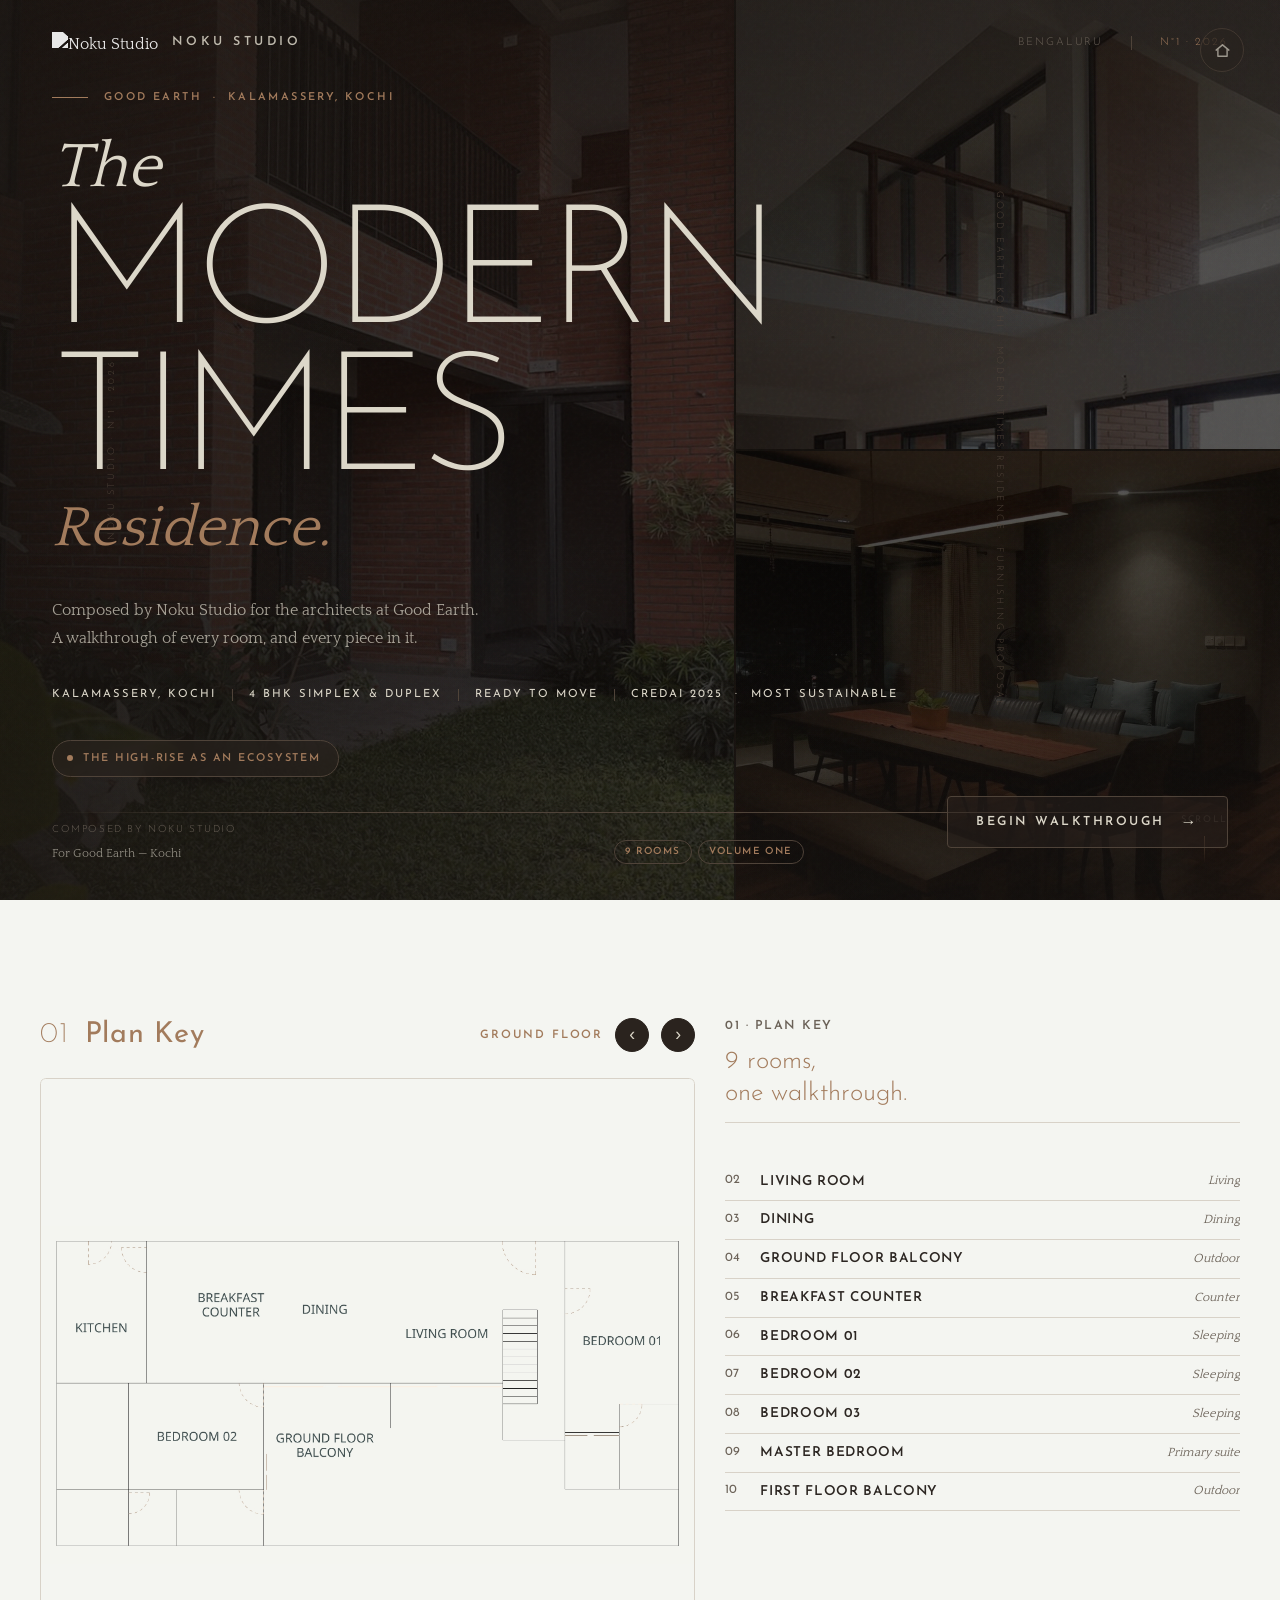
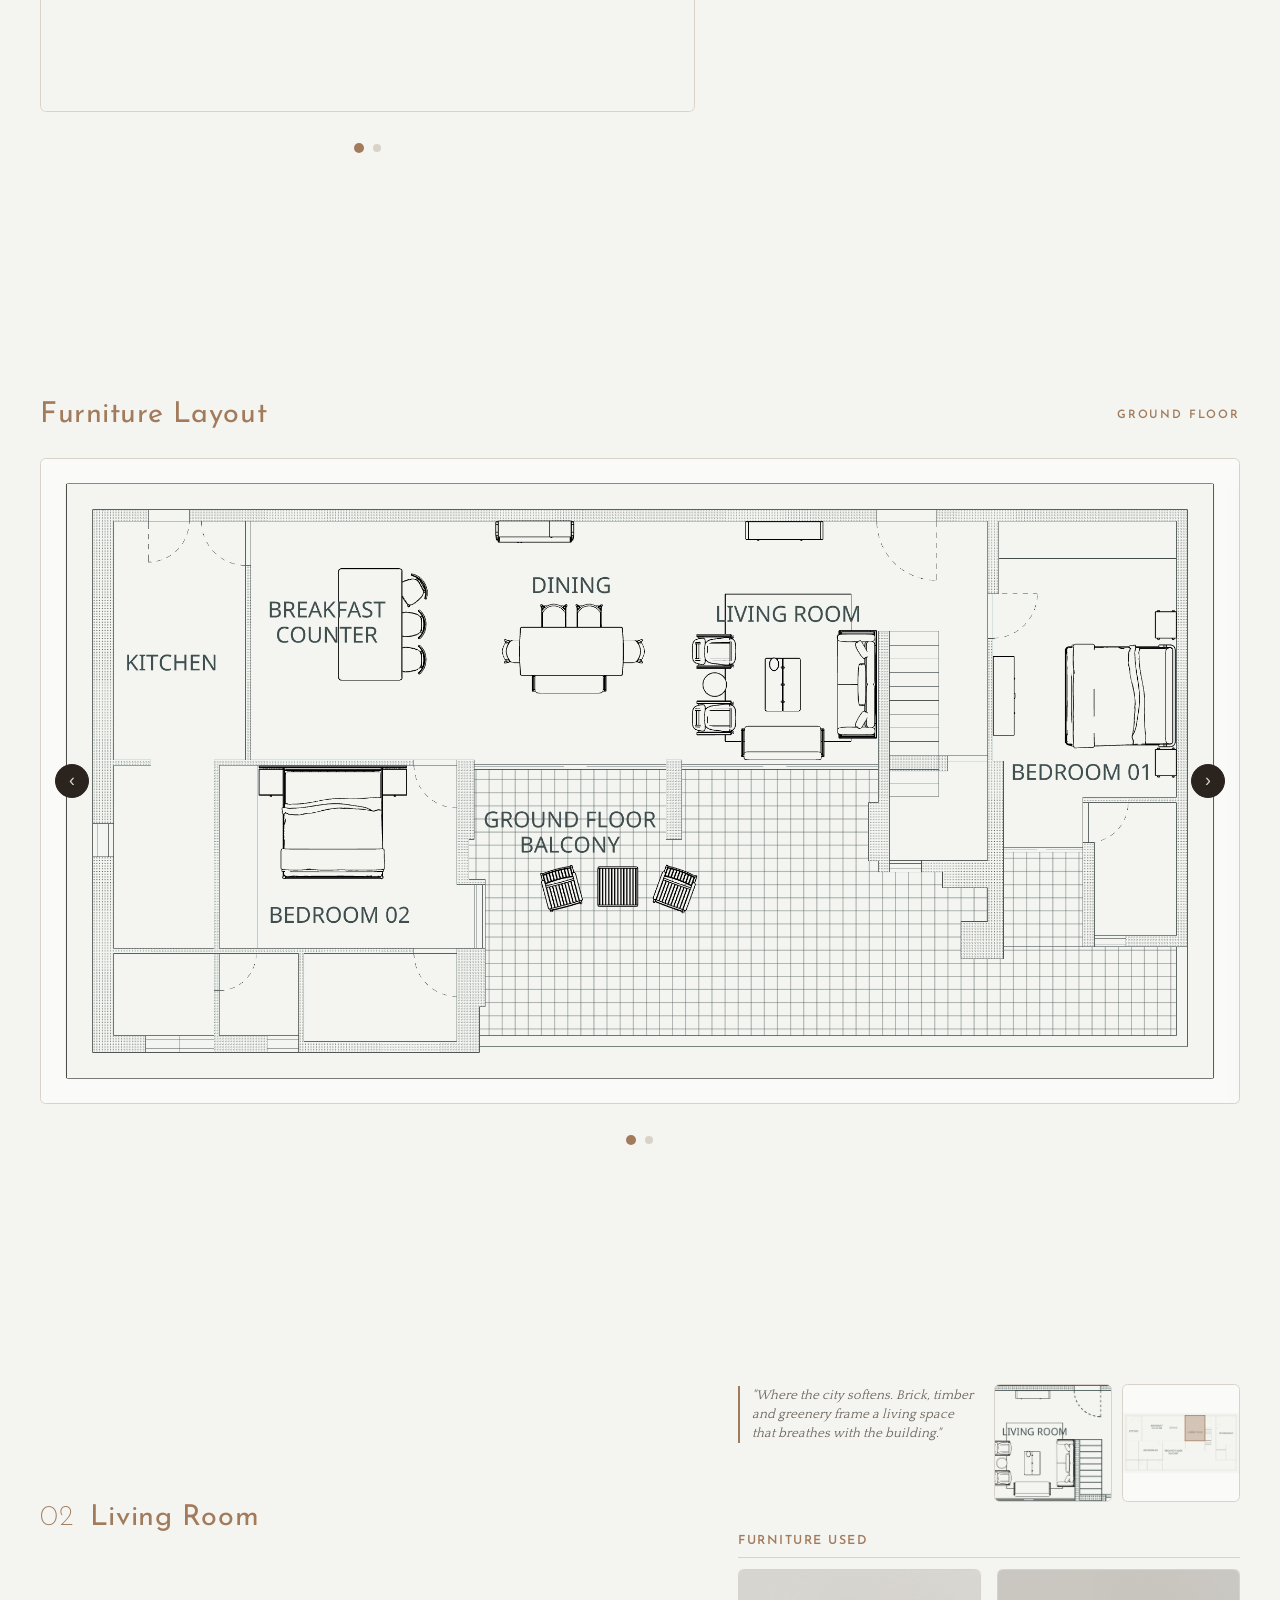
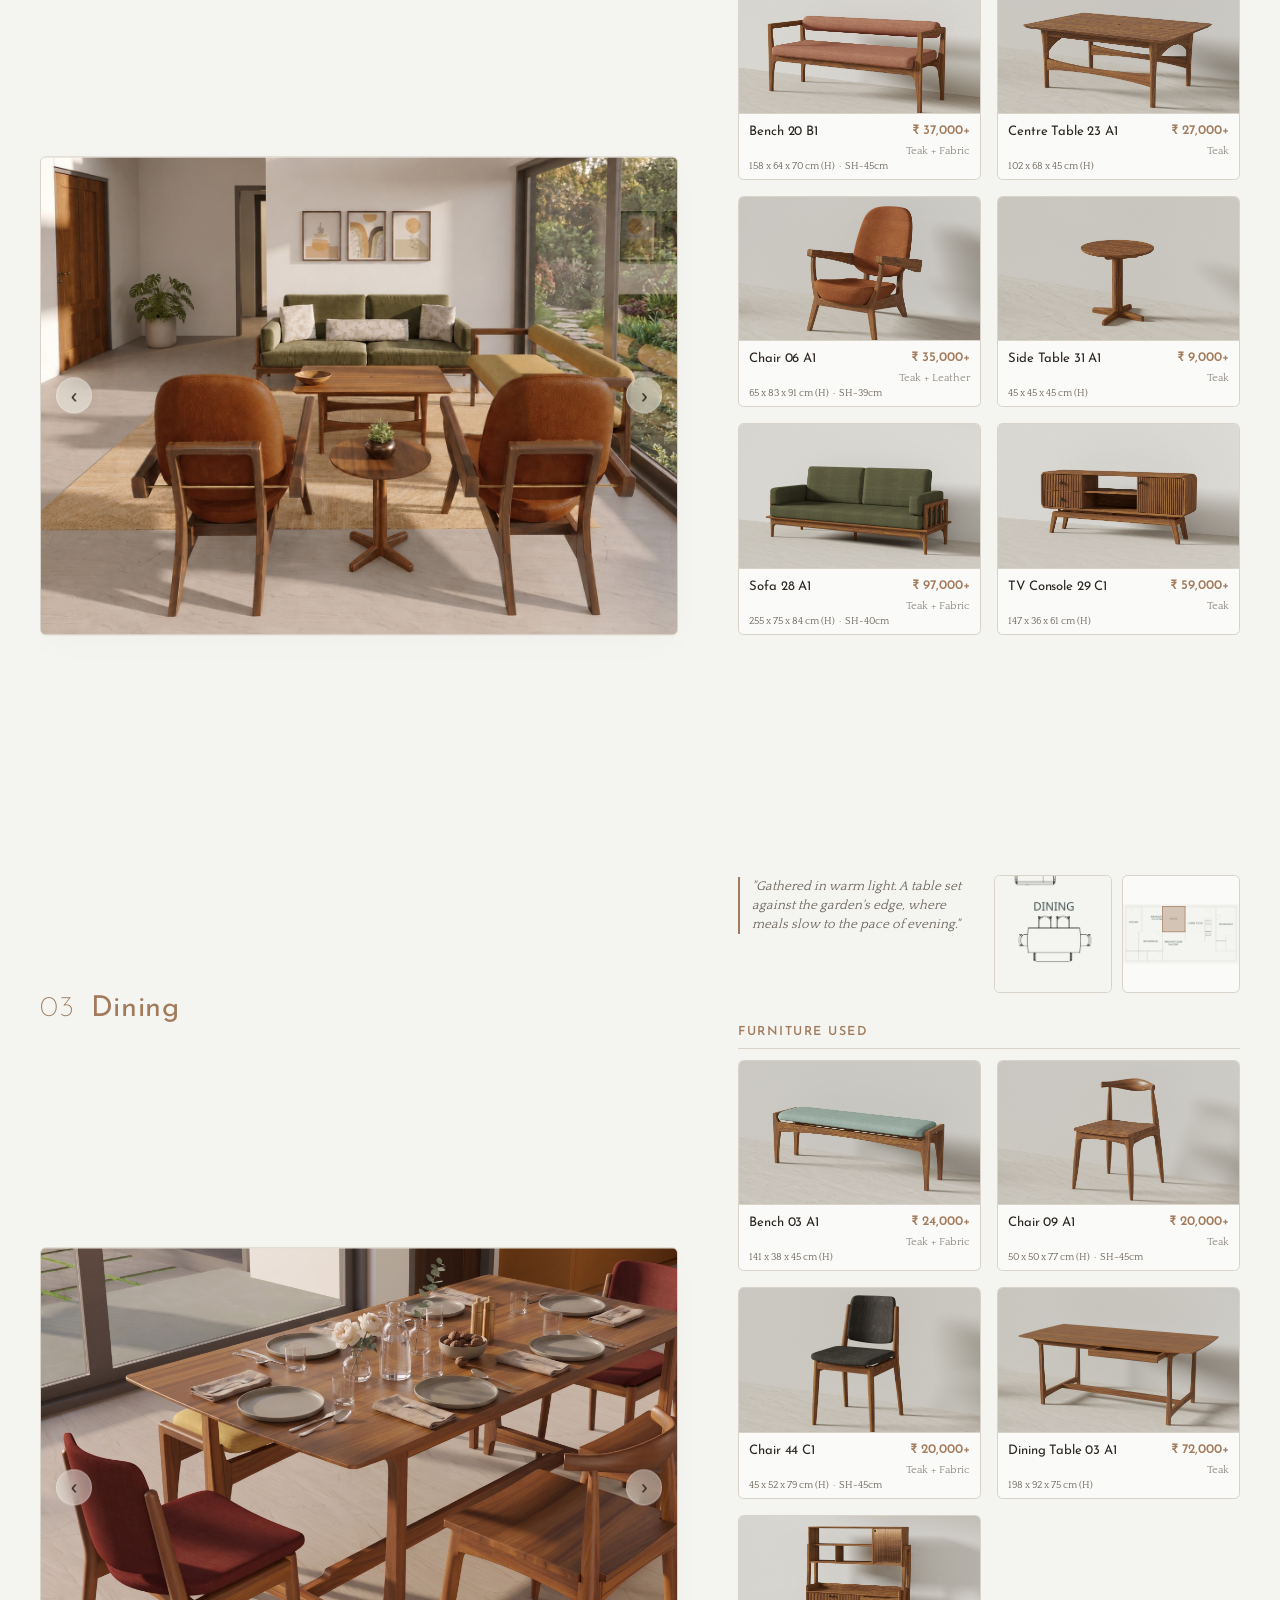
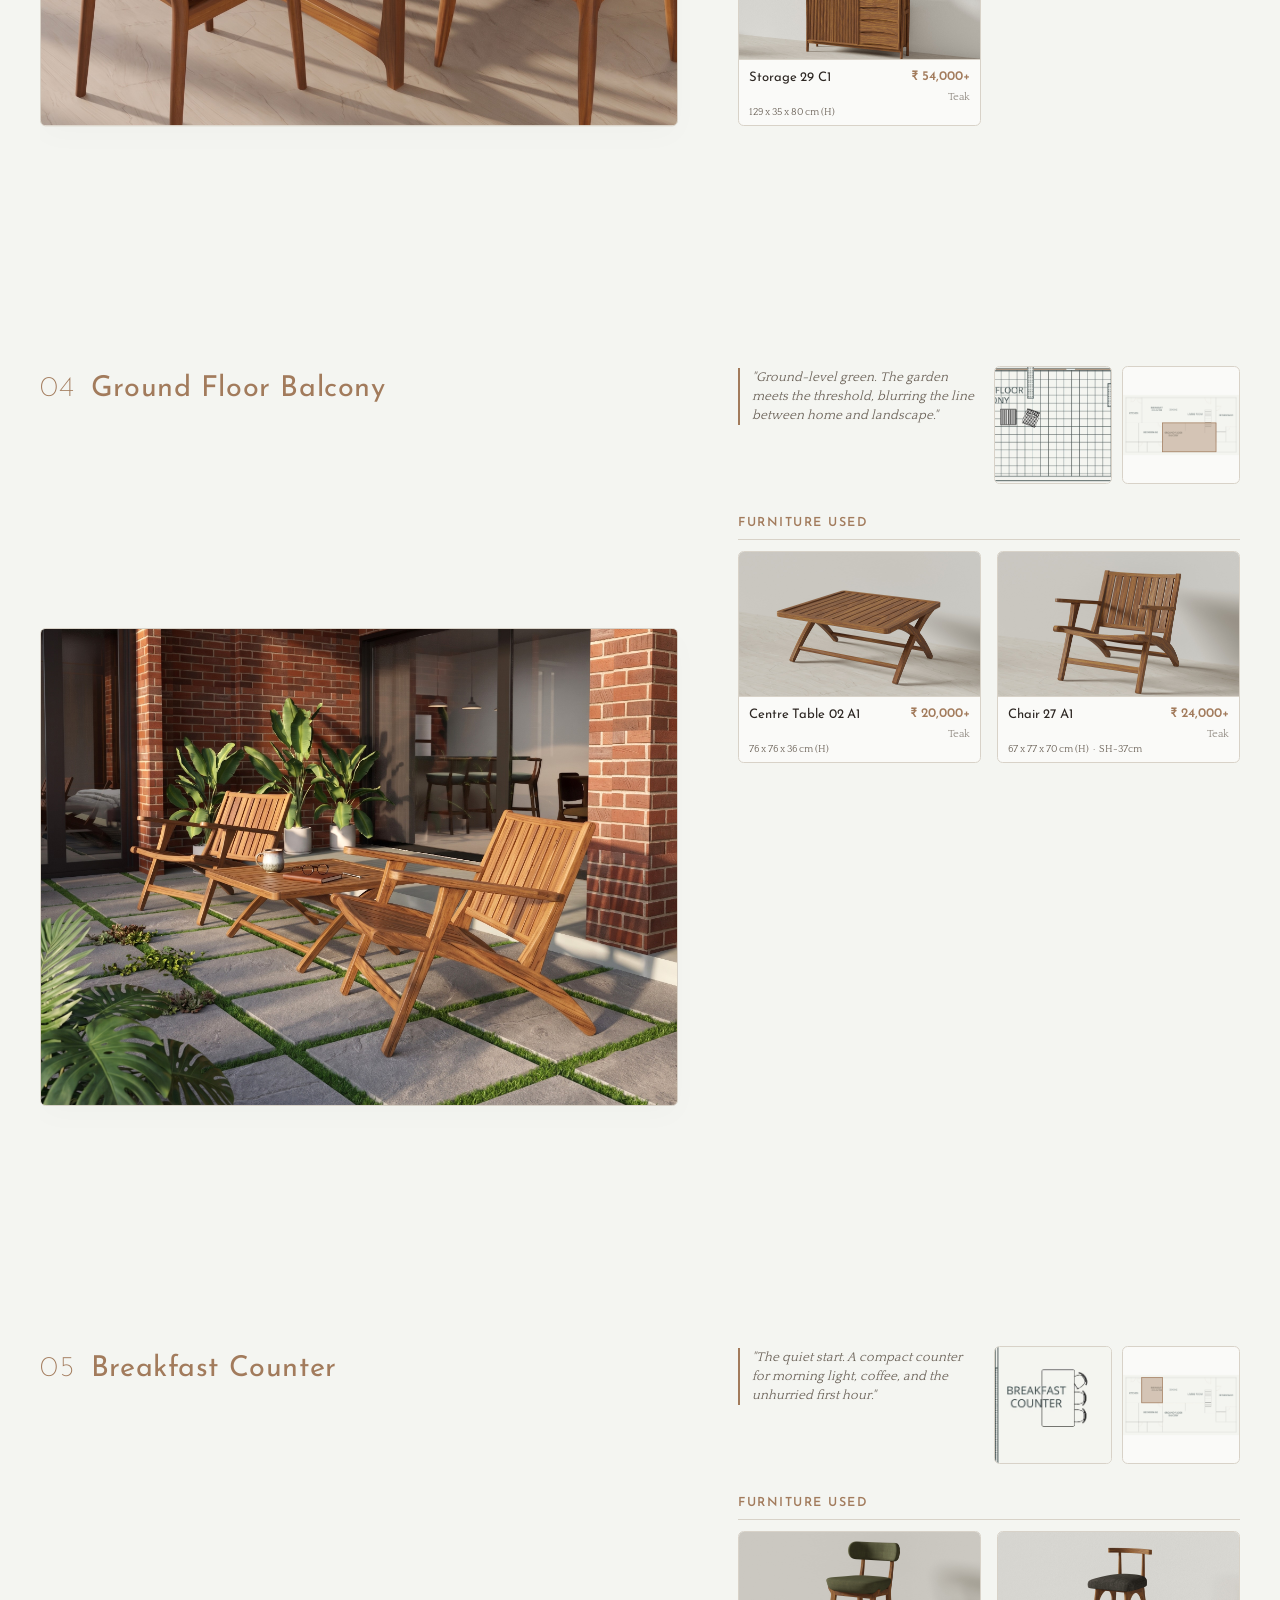
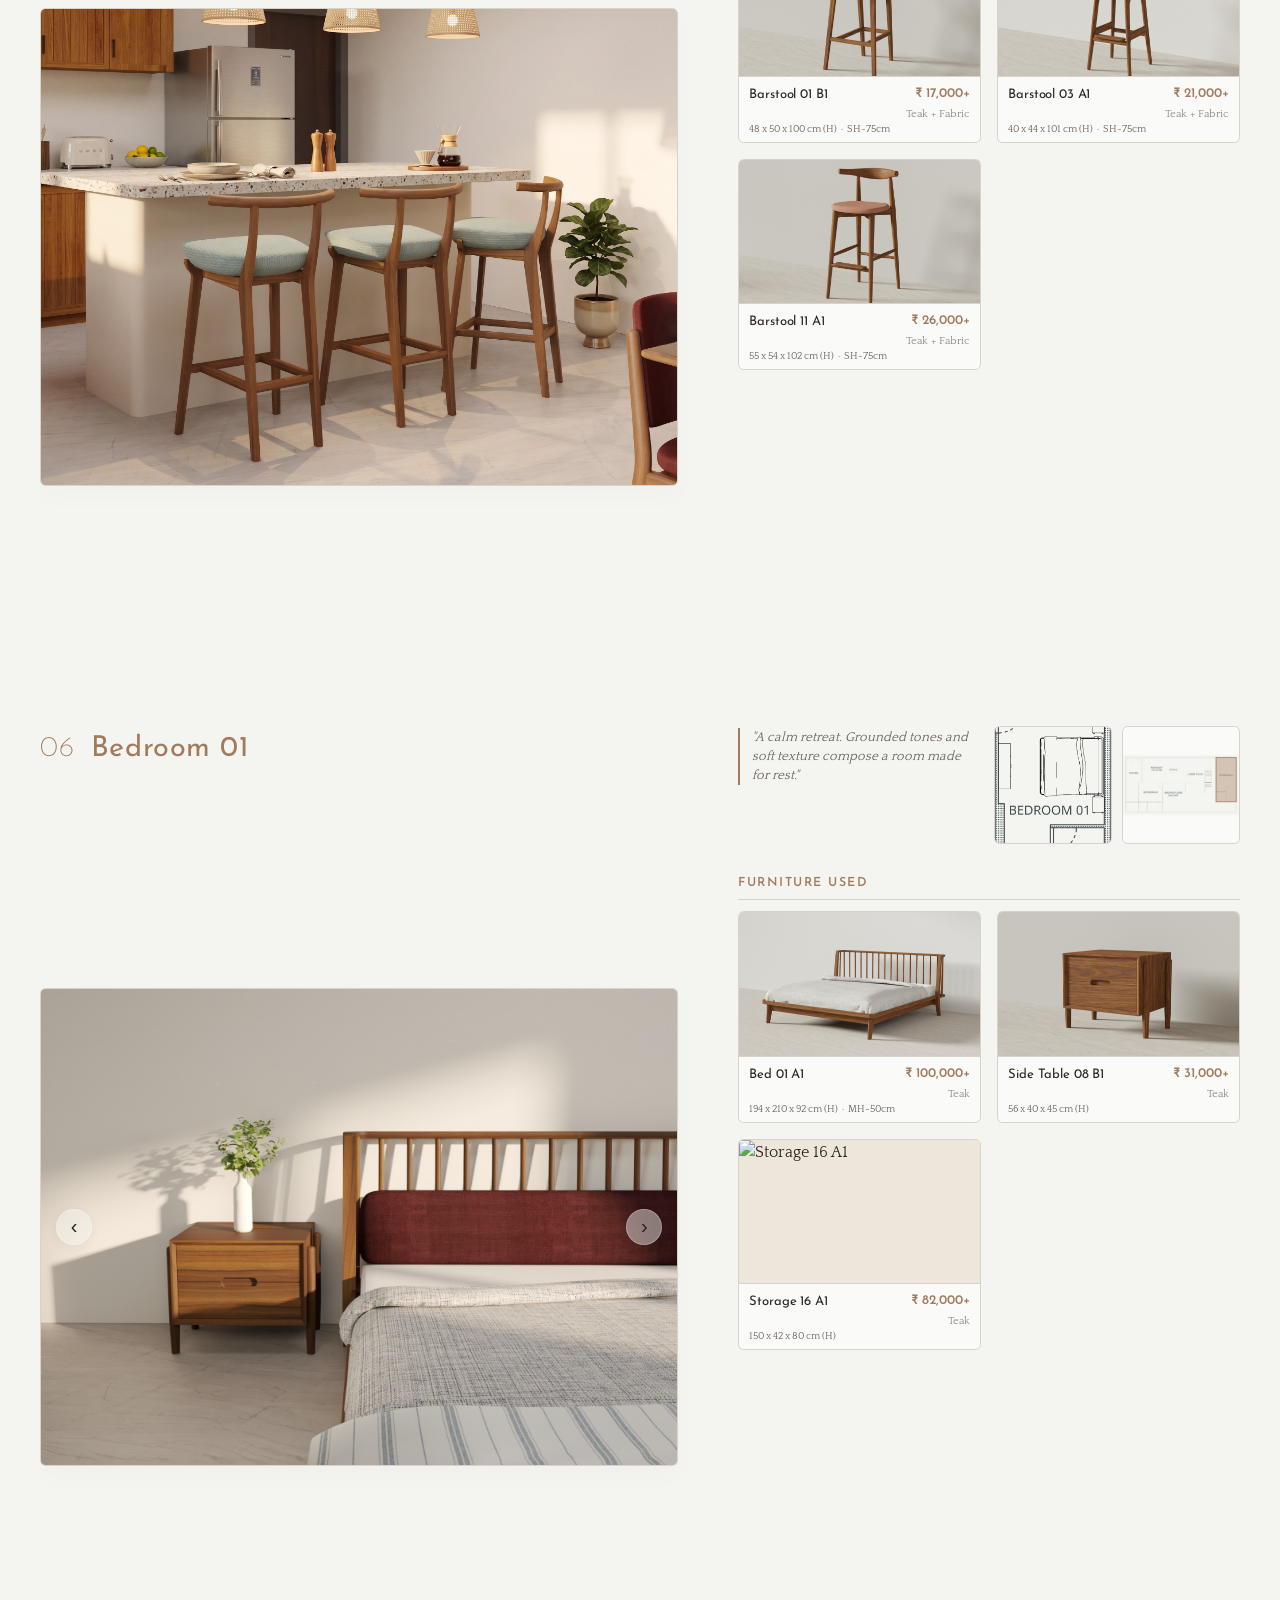
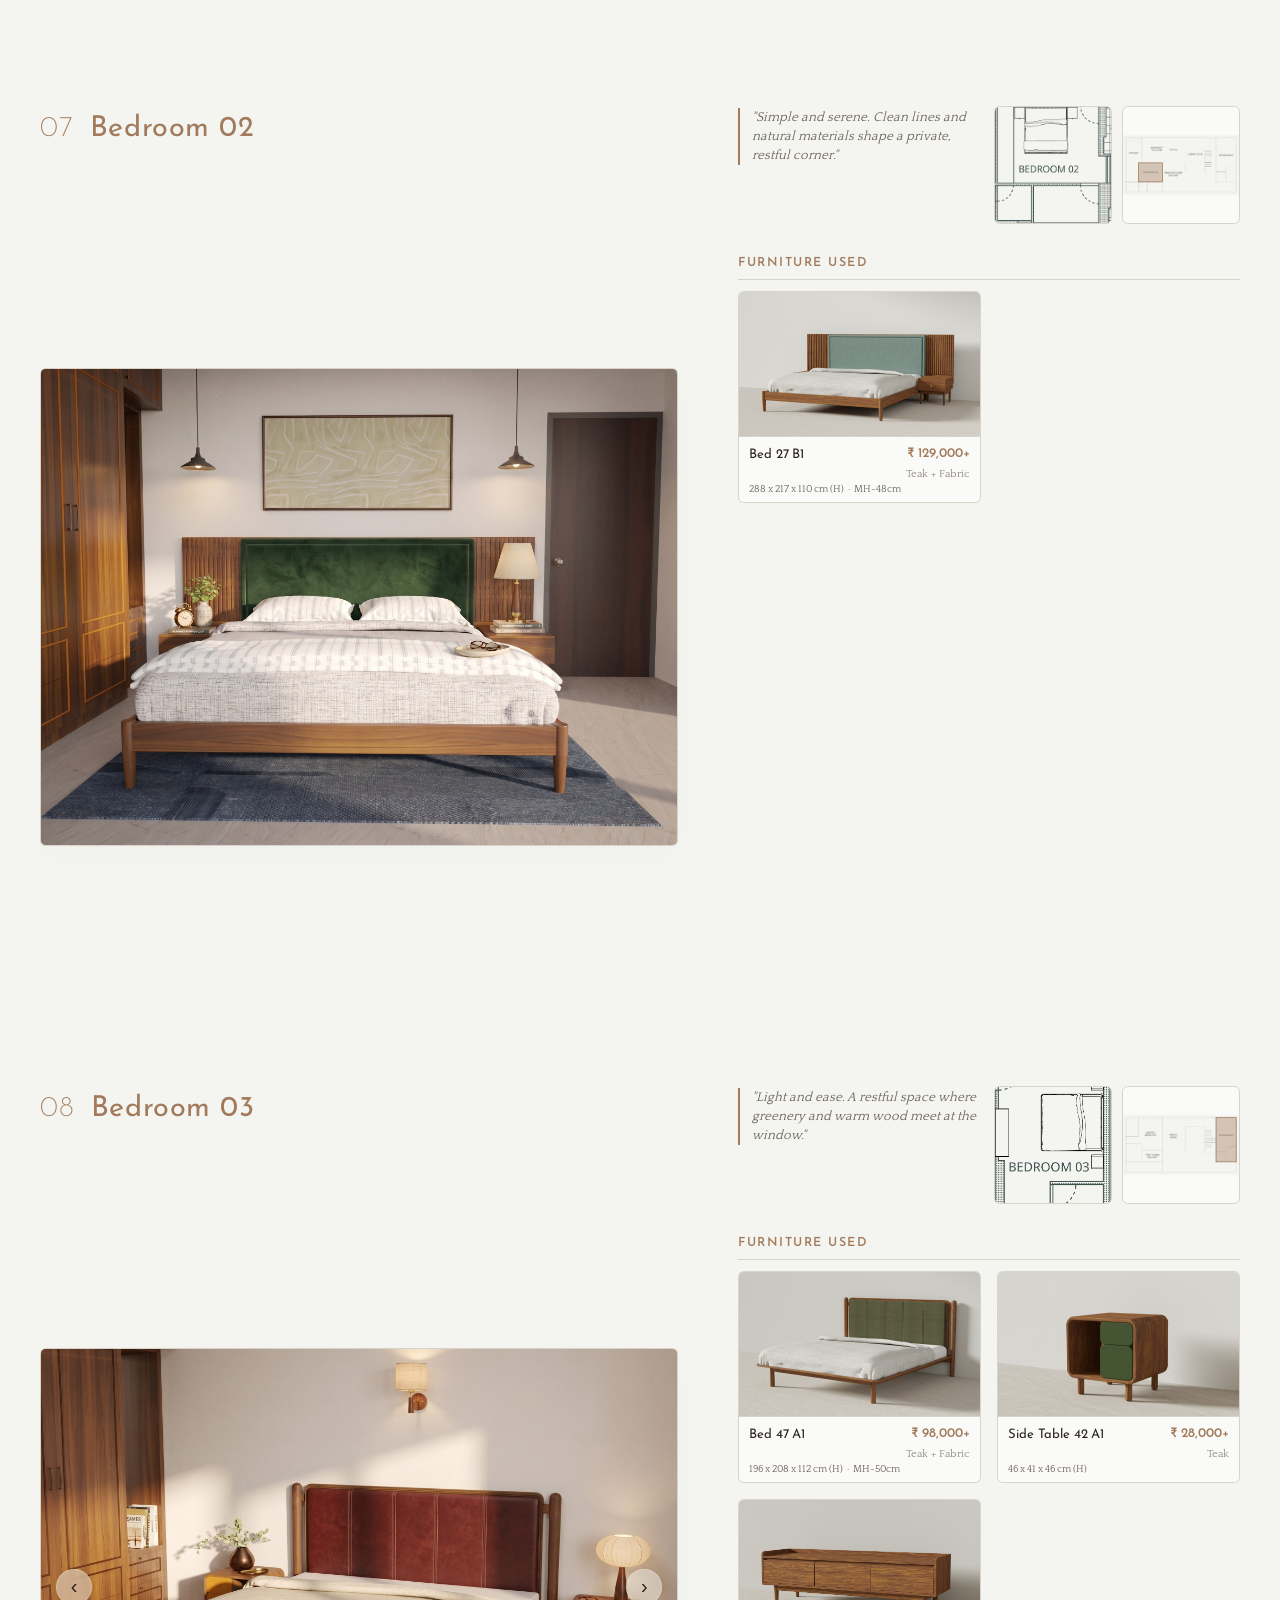
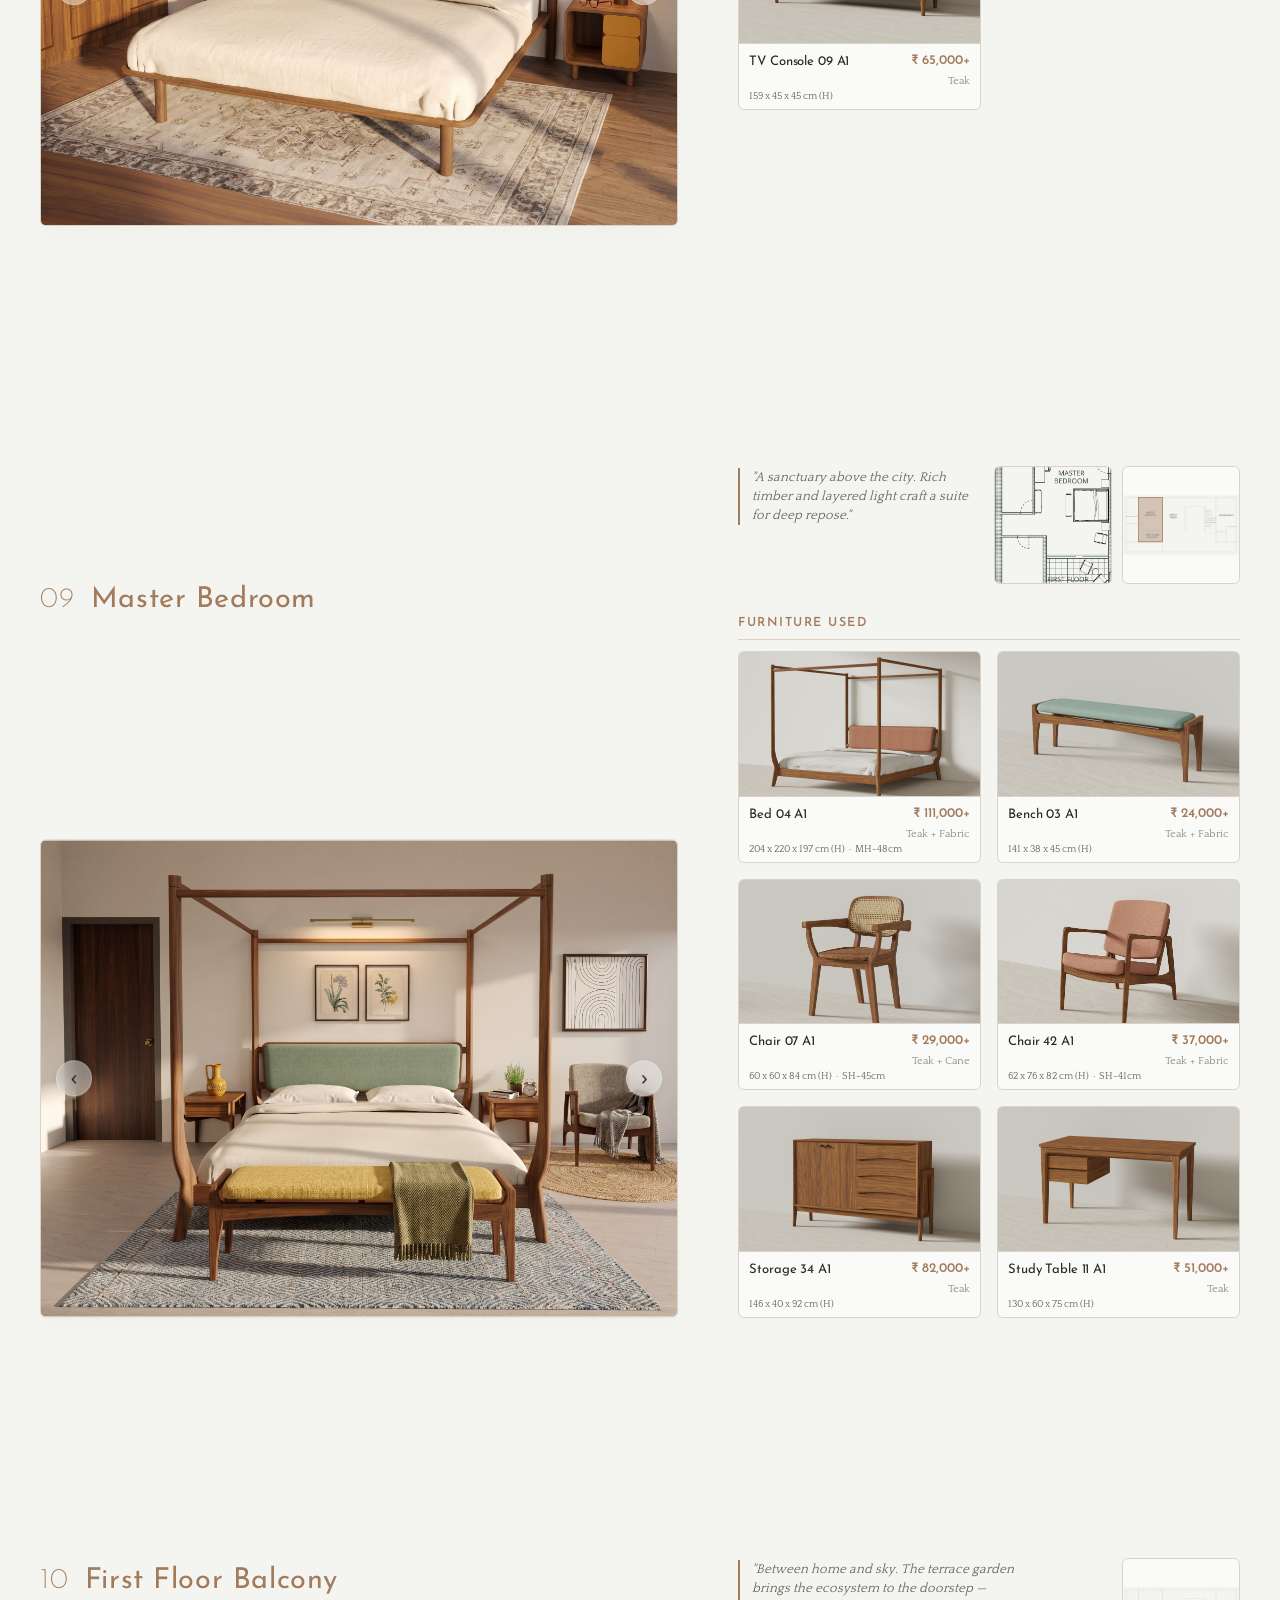
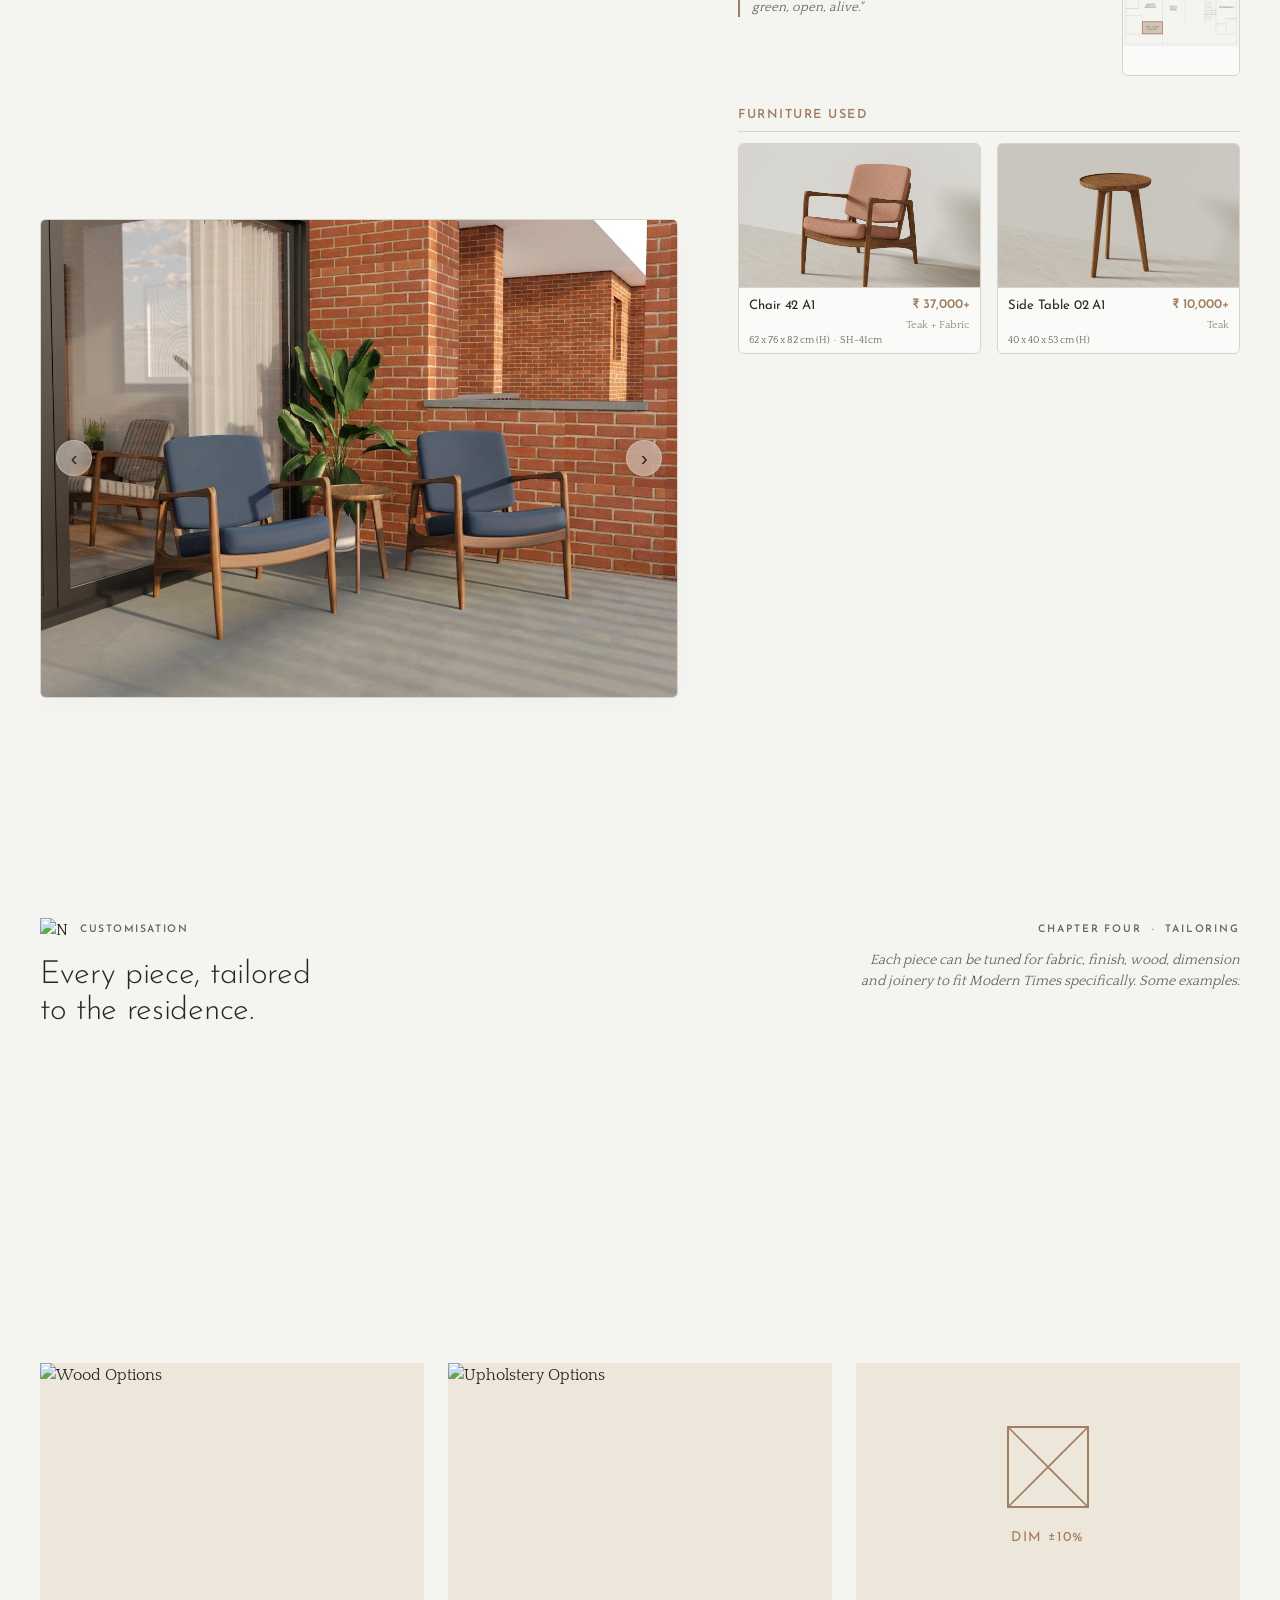
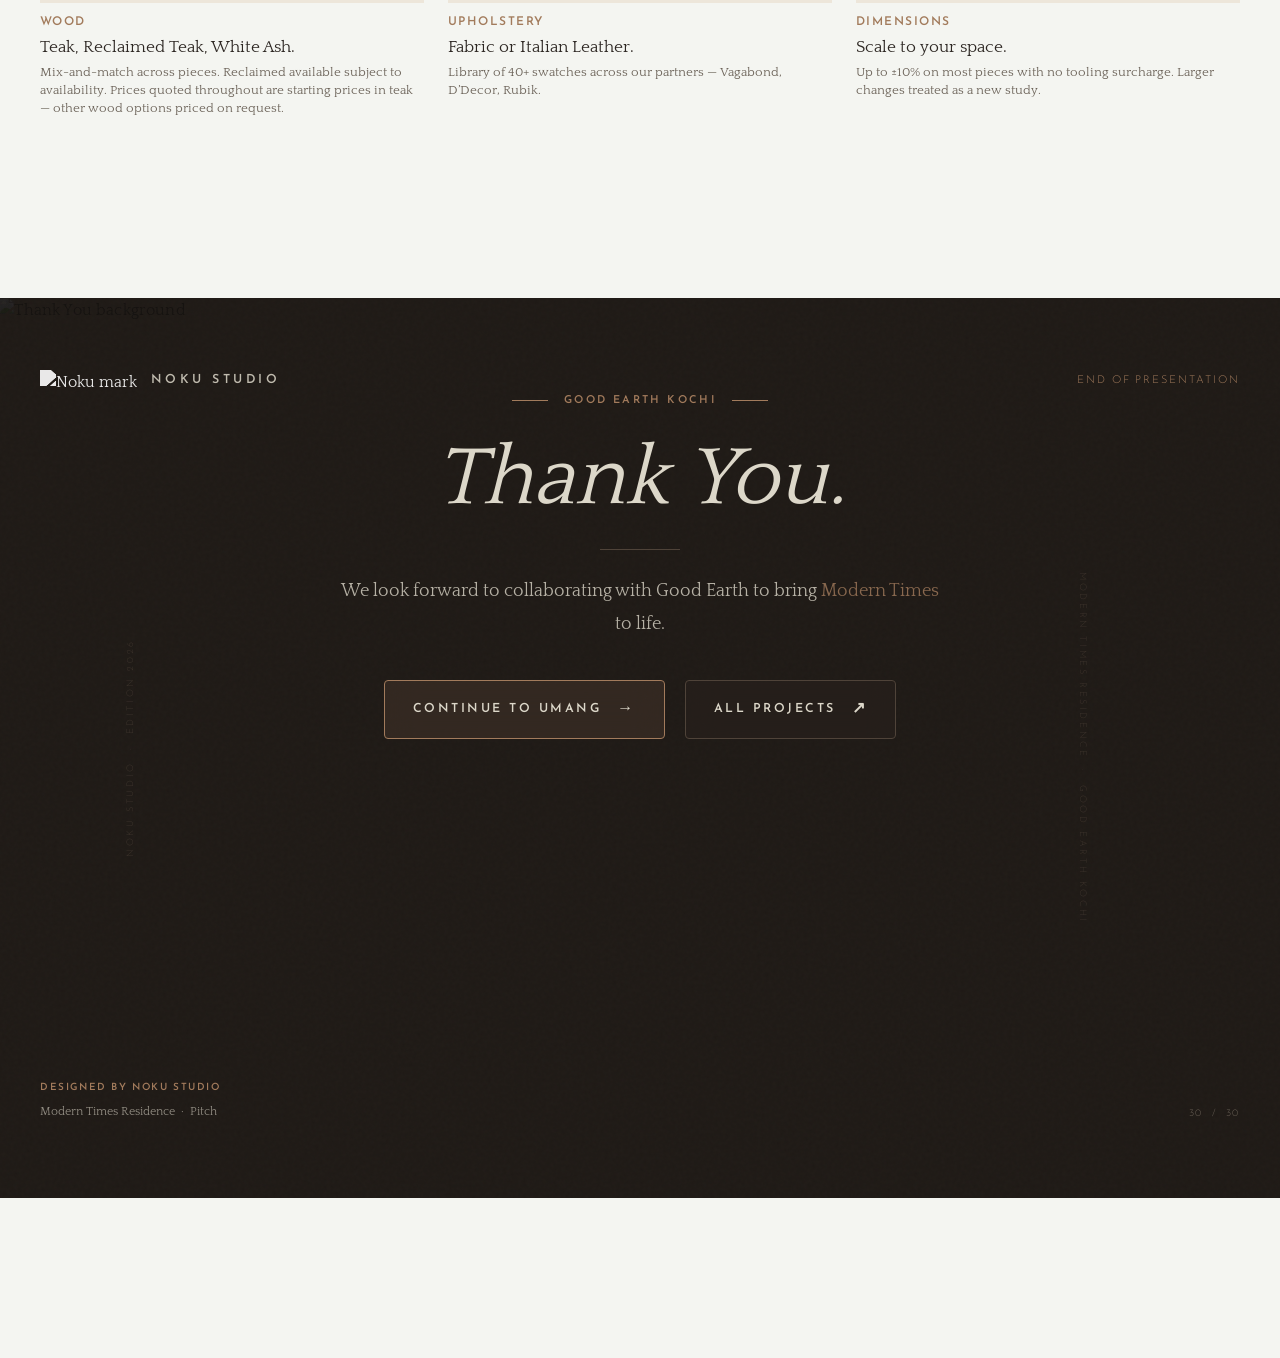
==== commit 04ffcb8b: "Stack material tag under price on product cards, invert floor-slider arrow colors - Product card pri" ====
--- a/modern-times.html
+++ b/modern-times.html
@@ -342,13 +342,16 @@
           <div class="products-grid">
             <!-- Product Card: Bench 20 B1 -->
             <div class="product-card">
-              <div class="product-image-wrapper" onclick="openLightbox('room-01-prod-0', 0, 'projects/modern-times/01. Living Room/Products/Bench 20 B1 [2S-FB-N].jpg', 'Bench 20 B1', '158 x 64 x 70 cm (H)  —  SH-45cm  —  ₹ 37,000+ (Teak, starting price)')">
+              <div class="product-image-wrapper" onclick="openLightbox('room-01-prod-0', 0, 'projects/modern-times/01. Living Room/Products/Bench 20 B1 [2S-FB-N].jpg', 'Bench 20 B1', '158 x 64 x 70 cm (H)  —  SH-45cm  —  ₹ 37,000+ (Teak + Fabric, starting price)')">
                 <img loading="lazy" src="projects/modern-times/01. Living Room/Products/Bench 20 B1 [2S-FB-N].jpg" alt="Bench 20 B1" class="product-image">
               </div>
               <div class="product-card__body">
-                <div style="display: flex; justify-content: space-between; align-items: baseline; gap: 8px;">
-                  <h3 class="product-card__name" style="flex-grow: 1; margin-bottom: 0;">Bench 20 B1</h3>
-                  <span class="product-card__price" style="font-family: var(--font-display); font-size: 0.82rem; font-weight: 600; color: var(--chamoisee); white-space: nowrap;">₹ 37,000+<span style="font-size: 0.7em; font-weight: 500; opacity: 0.65; margin-left: 3px;">Teak</span></span>
+                <div style="display: flex; justify-content: space-between; align-items: flex-start; gap: 8px;">
+                  <h3 class="product-card__name" style="flex-grow: 1; margin-bottom: 0; padding-top: 1px;">Bench 20 B1</h3>
+                  <span style="display: flex; flex-direction: column; align-items: flex-end; gap: 2px;">
+                    <span class="product-card__price" style="font-family: var(--font-display); font-size: 0.82rem; font-weight: 600; color: var(--chamoisee); white-space: nowrap;">₹ 37,000+</span>
+                    <span style="font-family: var(--font-body); font-size: 0.66rem; font-weight: 500; color: var(--muted); opacity: 0.75; white-space: nowrap;">Teak + Fabric</span>
+                  </span>
                 </div>
                 <span class="product-card__material">158 x 64 x 70 cm (H) &nbsp;·&nbsp; SH-45cm</span>
               </div>
@@ -359,22 +362,28 @@
                 <img loading="lazy" src="projects/modern-times/01. Living Room/Products/Centre Table 23 A1 [STD-XX-N].jpg" alt="Centre Table 23 A1" class="product-image">
               </div>
               <div class="product-card__body">
-                <div style="display: flex; justify-content: space-between; align-items: baseline; gap: 8px;">
-                  <h3 class="product-card__name" style="flex-grow: 1; margin-bottom: 0;">Centre Table 23 A1</h3>
-                  <span class="product-card__price" style="font-family: var(--font-display); font-size: 0.82rem; font-weight: 600; color: var(--chamoisee); white-space: nowrap;">₹ 27,000+<span style="font-size: 0.7em; font-weight: 500; opacity: 0.65; margin-left: 3px;">Teak</span></span>
+                <div style="display: flex; justify-content: space-between; align-items: flex-start; gap: 8px;">
+                  <h3 class="product-card__name" style="flex-grow: 1; margin-bottom: 0; padding-top: 1px;">Centre Table 23 A1</h3>
+                  <span style="display: flex; flex-direction: column; align-items: flex-end; gap: 2px;">
+                    <span class="product-card__price" style="font-family: var(--font-display); font-size: 0.82rem; font-weight: 600; color: var(--chamoisee); white-space: nowrap;">₹ 27,000+</span>
+                    <span style="font-family: var(--font-body); font-size: 0.66rem; font-weight: 500; color: var(--muted); opacity: 0.75; white-space: nowrap;">Teak</span>
+                  </span>
                 </div>
                 <span class="product-card__material">102 x 68 x 45 cm (H)</span>
               </div>
             </div>
             <!-- Product Card: Chair 06 A1 -->
             <div class="product-card">
-              <div class="product-image-wrapper" onclick="openLightbox('room-01-prod-2', 0, 'projects/modern-times/01. Living Room/Products/Chair 06 A1 [1S-LE-N].jpg', 'Chair 06 A1', '65 x 83 x 91 cm (H)  —  SH-39cm  —  ₹ 35,000+ (Teak, starting price)')">
+              <div class="product-image-wrapper" onclick="openLightbox('room-01-prod-2', 0, 'projects/modern-times/01. Living Room/Products/Chair 06 A1 [1S-LE-N].jpg', 'Chair 06 A1', '65 x 83 x 91 cm (H)  —  SH-39cm  —  ₹ 35,000+ (Teak + Leather, starting price)')">
                 <img loading="lazy" src="projects/modern-times/01. Living Room/Products/Chair 06 A1 [1S-LE-N].jpg" alt="Chair 06 A1" class="product-image">
               </div>
               <div class="product-card__body">
-                <div style="display: flex; justify-content: space-between; align-items: baseline; gap: 8px;">
-                  <h3 class="product-card__name" style="flex-grow: 1; margin-bottom: 0;">Chair 06 A1</h3>
-                  <span class="product-card__price" style="font-family: var(--font-display); font-size: 0.82rem; font-weight: 600; color: var(--chamoisee); white-space: nowrap;">₹ 35,000+<span style="font-size: 0.7em; font-weight: 500; opacity: 0.65; margin-left: 3px;">Teak</span></span>
+                <div style="display: flex; justify-content: space-between; align-items: flex-start; gap: 8px;">
+                  <h3 class="product-card__name" style="flex-grow: 1; margin-bottom: 0; padding-top: 1px;">Chair 06 A1</h3>
+                  <span style="display: flex; flex-direction: column; align-items: flex-end; gap: 2px;">
+                    <span class="product-card__price" style="font-family: var(--font-display); font-size: 0.82rem; font-weight: 600; color: var(--chamoisee); white-space: nowrap;">₹ 35,000+</span>
+                    <span style="font-family: var(--font-body); font-size: 0.66rem; font-weight: 500; color: var(--muted); opacity: 0.75; white-space: nowrap;">Teak + Leather</span>
+                  </span>
                 </div>
                 <span class="product-card__material">65 x 83 x 91 cm (H) &nbsp;·&nbsp; SH-39cm</span>
               </div>
@@ -385,22 +394,28 @@
                 <img loading="lazy" src="projects/modern-times/01. Living Room/Products/Side Table 31 A1 [STD-XX-N].jpg" alt="Side Table 31 A1" class="product-image">
               </div>
               <div class="product-card__body">
-                <div style="display: flex; justify-content: space-between; align-items: baseline; gap: 8px;">
-                  <h3 class="product-card__name" style="flex-grow: 1; margin-bottom: 0;">Side Table 31 A1</h3>
-                  <span class="product-card__price" style="font-family: var(--font-display); font-size: 0.82rem; font-weight: 600; color: var(--chamoisee); white-space: nowrap;">₹ 9,000+<span style="font-size: 0.7em; font-weight: 500; opacity: 0.65; margin-left: 3px;">Teak</span></span>
+                <div style="display: flex; justify-content: space-between; align-items: flex-start; gap: 8px;">
+                  <h3 class="product-card__name" style="flex-grow: 1; margin-bottom: 0; padding-top: 1px;">Side Table 31 A1</h3>
+                  <span style="display: flex; flex-direction: column; align-items: flex-end; gap: 2px;">
+                    <span class="product-card__price" style="font-family: var(--font-display); font-size: 0.82rem; font-weight: 600; color: var(--chamoisee); white-space: nowrap;">₹ 9,000+</span>
+                    <span style="font-family: var(--font-body); font-size: 0.66rem; font-weight: 500; color: var(--muted); opacity: 0.75; white-space: nowrap;">Teak</span>
+                  </span>
                 </div>
                 <span class="product-card__material">45 x 45 x 45 cm (H)</span>
               </div>
             </div>
             <!-- Product Card: Sofa 28 A1 -->
             <div class="product-card">
-              <div class="product-image-wrapper" onclick="openLightbox('room-01-prod-4', 0, 'projects/modern-times/01. Living Room/Products/Sofa 28 A1 [3S-FB-N].jpg', 'Sofa 28 A1', '255 x 75 x 84 cm (H)  —  SH-40cm  —  ₹ 97,000+ (Teak, starting price)')">
+              <div class="product-image-wrapper" onclick="openLightbox('room-01-prod-4', 0, 'projects/modern-times/01. Living Room/Products/Sofa 28 A1 [3S-FB-N].jpg', 'Sofa 28 A1', '255 x 75 x 84 cm (H)  —  SH-40cm  —  ₹ 97,000+ (Teak + Fabric, starting price)')">
                 <img loading="lazy" src="projects/modern-times/01. Living Room/Products/Sofa 28 A1 [3S-FB-N].jpg" alt="Sofa 28 A1" class="product-image">
               </div>
               <div class="product-card__body">
-                <div style="display: flex; justify-content: space-between; align-items: baseline; gap: 8px;">
-                  <h3 class="product-card__name" style="flex-grow: 1; margin-bottom: 0;">Sofa 28 A1</h3>
-                  <span class="product-card__price" style="font-family: var(--font-display); font-size: 0.82rem; font-weight: 600; color: var(--chamoisee); white-space: nowrap;">₹ 97,000+<span style="font-size: 0.7em; font-weight: 500; opacity: 0.65; margin-left: 3px;">Teak</span></span>
+                <div style="display: flex; justify-content: space-between; align-items: flex-start; gap: 8px;">
+                  <h3 class="product-card__name" style="flex-grow: 1; margin-bottom: 0; padding-top: 1px;">Sofa 28 A1</h3>
+                  <span style="display: flex; flex-direction: column; align-items: flex-end; gap: 2px;">
+                    <span class="product-card__price" style="font-family: var(--font-display); font-size: 0.82rem; font-weight: 600; color: var(--chamoisee); white-space: nowrap;">₹ 97,000+</span>
+                    <span style="font-family: var(--font-body); font-size: 0.66rem; font-weight: 500; color: var(--muted); opacity: 0.75; white-space: nowrap;">Teak + Fabric</span>
+                  </span>
                 </div>
                 <span class="product-card__material">255 x 75 x 84 cm (H) &nbsp;·&nbsp; SH-40cm</span>
               </div>
@@ -411,9 +426,12 @@
                 <img loading="lazy" src="projects/modern-times/01. Living Room/Products/TV Console 29 C1 [STD-XX-N].png" alt="TV Console 29 C1" class="product-image">
               </div>
               <div class="product-card__body">
-                <div style="display: flex; justify-content: space-between; align-items: baseline; gap: 8px;">
-                  <h3 class="product-card__name" style="flex-grow: 1; margin-bottom: 0;">TV Console 29 C1</h3>
-                  <span class="product-card__price" style="font-family: var(--font-display); font-size: 0.82rem; font-weight: 600; color: var(--chamoisee); white-space: nowrap;">₹ 59,000+<span style="font-size: 0.7em; font-weight: 500; opacity: 0.65; margin-left: 3px;">Teak</span></span>
+                <div style="display: flex; justify-content: space-between; align-items: flex-start; gap: 8px;">
+                  <h3 class="product-card__name" style="flex-grow: 1; margin-bottom: 0; padding-top: 1px;">TV Console 29 C1</h3>
+                  <span style="display: flex; flex-direction: column; align-items: flex-end; gap: 2px;">
+                    <span class="product-card__price" style="font-family: var(--font-display); font-size: 0.82rem; font-weight: 600; color: var(--chamoisee); white-space: nowrap;">₹ 59,000+</span>
+                    <span style="font-family: var(--font-body); font-size: 0.66rem; font-weight: 500; color: var(--muted); opacity: 0.75; white-space: nowrap;">Teak</span>
+                  </span>
                 </div>
                 <span class="product-card__material">147 x 36 x 61 cm (H)</span>
               </div>
@@ -478,13 +496,16 @@
           <div class="products-grid">
             <!-- Product Card: Bench 03 A1 -->
             <div class="product-card">
-              <div class="product-image-wrapper" onclick="openLightbox('room-02-prod-0', 0, 'projects/modern-times/02. Dining/Products/Bench 03 A1 [2S-FB-N].png', 'Bench 03 A1', '141 x 38 x 45 cm (H)  —  ₹ 24,000+ (Teak, starting price)')">
+              <div class="product-image-wrapper" onclick="openLightbox('room-02-prod-0', 0, 'projects/modern-times/02. Dining/Products/Bench 03 A1 [2S-FB-N].png', 'Bench 03 A1', '141 x 38 x 45 cm (H)  —  ₹ 24,000+ (Teak + Fabric, starting price)')">
                 <img loading="lazy" src="projects/modern-times/02. Dining/Products/Bench 03 A1 [2S-FB-N].png" alt="Bench 03 A1" class="product-image">
               </div>
               <div class="product-card__body">
-                <div style="display: flex; justify-content: space-between; align-items: baseline; gap: 8px;">
-                  <h3 class="product-card__name" style="flex-grow: 1; margin-bottom: 0;">Bench 03 A1</h3>
-                  <span class="product-card__price" style="font-family: var(--font-display); font-size: 0.82rem; font-weight: 600; color: var(--chamoisee); white-space: nowrap;">₹ 24,000+<span style="font-size: 0.7em; font-weight: 500; opacity: 0.65; margin-left: 3px;">Teak</span></span>
+                <div style="display: flex; justify-content: space-between; align-items: flex-start; gap: 8px;">
+                  <h3 class="product-card__name" style="flex-grow: 1; margin-bottom: 0; padding-top: 1px;">Bench 03 A1</h3>
+                  <span style="display: flex; flex-direction: column; align-items: flex-end; gap: 2px;">
+                    <span class="product-card__price" style="font-family: var(--font-display); font-size: 0.82rem; font-weight: 600; color: var(--chamoisee); white-space: nowrap;">₹ 24,000+</span>
+                    <span style="font-family: var(--font-body); font-size: 0.66rem; font-weight: 500; color: var(--muted); opacity: 0.75; white-space: nowrap;">Teak + Fabric</span>
+                  </span>
                 </div>
                 <span class="product-card__material">141 x 38 x 45 cm (H)</span>
               </div>
@@ -495,22 +516,28 @@
                 <img loading="lazy" src="projects/modern-times/02. Dining/Products/Chair 09 A1 [1S-XX-N].jpg" alt="Chair 09 A1" class="product-image">
               </div>
               <div class="product-card__body">
-                <div style="display: flex; justify-content: space-between; align-items: baseline; gap: 8px;">
-                  <h3 class="product-card__name" style="flex-grow: 1; margin-bottom: 0;">Chair 09 A1</h3>
-                  <span class="product-card__price" style="font-family: var(--font-display); font-size: 0.82rem; font-weight: 600; color: var(--chamoisee); white-space: nowrap;">₹ 20,000+<span style="font-size: 0.7em; font-weight: 500; opacity: 0.65; margin-left: 3px;">Teak</span></span>
+                <div style="display: flex; justify-content: space-between; align-items: flex-start; gap: 8px;">
+                  <h3 class="product-card__name" style="flex-grow: 1; margin-bottom: 0; padding-top: 1px;">Chair 09 A1</h3>
+                  <span style="display: flex; flex-direction: column; align-items: flex-end; gap: 2px;">
+                    <span class="product-card__price" style="font-family: var(--font-display); font-size: 0.82rem; font-weight: 600; color: var(--chamoisee); white-space: nowrap;">₹ 20,000+</span>
+                    <span style="font-family: var(--font-body); font-size: 0.66rem; font-weight: 500; color: var(--muted); opacity: 0.75; white-space: nowrap;">Teak</span>
+                  </span>
                 </div>
                 <span class="product-card__material">50 x 50 x 77 cm (H) &nbsp;·&nbsp; SH-45cm</span>
               </div>
             </div>
             <!-- Product Card: Chair 44 C1 -->
             <div class="product-card">
-              <div class="product-image-wrapper" onclick="openLightbox('room-02-prod-2', 0, 'projects/modern-times/02. Dining/Products/Chair 44 C1 [1S-FB-N].jpg', 'Chair 44 C1', '45 x 52 x 79 cm (H)  —  SH-45cm  —  ₹ 20,000+ (Teak, starting price)')">
+              <div class="product-image-wrapper" onclick="openLightbox('room-02-prod-2', 0, 'projects/modern-times/02. Dining/Products/Chair 44 C1 [1S-FB-N].jpg', 'Chair 44 C1', '45 x 52 x 79 cm (H)  —  SH-45cm  —  ₹ 20,000+ (Teak + Fabric, starting price)')">
                 <img loading="lazy" src="projects/modern-times/02. Dining/Products/Chair 44 C1 [1S-FB-N].jpg" alt="Chair 44 C1" class="product-image">
               </div>
               <div class="product-card__body">
-                <div style="display: flex; justify-content: space-between; align-items: baseline; gap: 8px;">
-                  <h3 class="product-card__name" style="flex-grow: 1; margin-bottom: 0;">Chair 44 C1</h3>
-                  <span class="product-card__price" style="font-family: var(--font-display); font-size: 0.82rem; font-weight: 600; color: var(--chamoisee); white-space: nowrap;">₹ 20,000+<span style="font-size: 0.7em; font-weight: 500; opacity: 0.65; margin-left: 3px;">Teak</span></span>
+                <div style="display: flex; justify-content: space-between; align-items: flex-start; gap: 8px;">
+                  <h3 class="product-card__name" style="flex-grow: 1; margin-bottom: 0; padding-top: 1px;">Chair 44 C1</h3>
+                  <span style="display: flex; flex-direction: column; align-items: flex-end; gap: 2px;">
+                    <span class="product-card__price" style="font-family: var(--font-display); font-size: 0.82rem; font-weight: 600; color: var(--chamoisee); white-space: nowrap;">₹ 20,000+</span>
+                    <span style="font-family: var(--font-body); font-size: 0.66rem; font-weight: 500; color: var(--muted); opacity: 0.75; white-space: nowrap;">Teak + Fabric</span>
+                  </span>
                 </div>
                 <span class="product-card__material">45 x 52 x 79 cm (H) &nbsp;·&nbsp; SH-45cm</span>
               </div>
@@ -521,9 +548,12 @@
                 <img loading="lazy" src="projects/modern-times/02. Dining/Products/Dining Table 03 A1 [6-XX-N].jpg" alt="Dining Table 03 A1" class="product-image">
               </div>
               <div class="product-card__body">
-                <div style="display: flex; justify-content: space-between; align-items: baseline; gap: 8px;">
-                  <h3 class="product-card__name" style="flex-grow: 1; margin-bottom: 0;">Dining Table 03 A1</h3>
-                  <span class="product-card__price" style="font-family: var(--font-display); font-size: 0.82rem; font-weight: 600; color: var(--chamoisee); white-space: nowrap;">₹ 72,000+<span style="font-size: 0.7em; font-weight: 500; opacity: 0.65; margin-left: 3px;">Teak</span></span>
+                <div style="display: flex; justify-content: space-between; align-items: flex-start; gap: 8px;">
+                  <h3 class="product-card__name" style="flex-grow: 1; margin-bottom: 0; padding-top: 1px;">Dining Table 03 A1</h3>
+                  <span style="display: flex; flex-direction: column; align-items: flex-end; gap: 2px;">
+                    <span class="product-card__price" style="font-family: var(--font-display); font-size: 0.82rem; font-weight: 600; color: var(--chamoisee); white-space: nowrap;">₹ 72,000+</span>
+                    <span style="font-family: var(--font-body); font-size: 0.66rem; font-weight: 500; color: var(--muted); opacity: 0.75; white-space: nowrap;">Teak</span>
+                  </span>
                 </div>
                 <span class="product-card__material">198 x 92 x 75 cm (H)</span>
               </div>
@@ -534,9 +564,12 @@
                 <img loading="lazy" src="projects/modern-times/02. Dining/Products/Storage 29 C1 [STD-XX-N].jpg" alt="Storage 29 C1" class="product-image">
               </div>
               <div class="product-card__body">
-                <div style="display: flex; justify-content: space-between; align-items: baseline; gap: 8px;">
-                  <h3 class="product-card__name" style="flex-grow: 1; margin-bottom: 0;">Storage 29 C1</h3>
-                  <span class="product-card__price" style="font-family: var(--font-display); font-size: 0.82rem; font-weight: 600; color: var(--chamoisee); white-space: nowrap;">₹ 54,000+<span style="font-size: 0.7em; font-weight: 500; opacity: 0.65; margin-left: 3px;">Teak</span></span>
+                <div style="display: flex; justify-content: space-between; align-items: flex-start; gap: 8px;">
+                  <h3 class="product-card__name" style="flex-grow: 1; margin-bottom: 0; padding-top: 1px;">Storage 29 C1</h3>
+                  <span style="display: flex; flex-direction: column; align-items: flex-end; gap: 2px;">
+                    <span class="product-card__price" style="font-family: var(--font-display); font-size: 0.82rem; font-weight: 600; color: var(--chamoisee); white-space: nowrap;">₹ 54,000+</span>
+                    <span style="font-family: var(--font-body); font-size: 0.66rem; font-weight: 500; color: var(--muted); opacity: 0.75; white-space: nowrap;">Teak</span>
+                  </span>
                 </div>
                 <span class="product-card__material">129 x 35 x 80 cm (H)</span>
               </div>
@@ -601,9 +634,12 @@
                 <img loading="lazy" src="projects/modern-times/03. GF Balcony/Products/Centre Table 02 A1 [STD-XX-N].jpg" alt="Centre Table 02 A1" class="product-image">
               </div>
               <div class="product-card__body">
-                <div style="display: flex; justify-content: space-between; align-items: baseline; gap: 8px;">
-                  <h3 class="product-card__name" style="flex-grow: 1; margin-bottom: 0;">Centre Table 02 A1</h3>
-                  <span class="product-card__price" style="font-family: var(--font-display); font-size: 0.82rem; font-weight: 600; color: var(--chamoisee); white-space: nowrap;">₹ 20,000+<span style="font-size: 0.7em; font-weight: 500; opacity: 0.65; margin-left: 3px;">Teak</span></span>
+                <div style="display: flex; justify-content: space-between; align-items: flex-start; gap: 8px;">
+                  <h3 class="product-card__name" style="flex-grow: 1; margin-bottom: 0; padding-top: 1px;">Centre Table 02 A1</h3>
+                  <span style="display: flex; flex-direction: column; align-items: flex-end; gap: 2px;">
+                    <span class="product-card__price" style="font-family: var(--font-display); font-size: 0.82rem; font-weight: 600; color: var(--chamoisee); white-space: nowrap;">₹ 20,000+</span>
+                    <span style="font-family: var(--font-body); font-size: 0.66rem; font-weight: 500; color: var(--muted); opacity: 0.75; white-space: nowrap;">Teak</span>
+                  </span>
                 </div>
                 <span class="product-card__material">76 x 76 x 36 cm (H)</span>
               </div>
@@ -614,9 +650,12 @@
                 <img loading="lazy" src="projects/modern-times/03. GF Balcony/Products/Chair 27 A1 [1S-XX-N].jpg" alt="Chair 27 A1" class="product-image">
               </div>
               <div class="product-card__body">
-                <div style="display: flex; justify-content: space-between; align-items: baseline; gap: 8px;">
-                  <h3 class="product-card__name" style="flex-grow: 1; margin-bottom: 0;">Chair 27 A1</h3>
-                  <span class="product-card__price" style="font-family: var(--font-display); font-size: 0.82rem; font-weight: 600; color: var(--chamoisee); white-space: nowrap;">₹ 24,000+<span style="font-size: 0.7em; font-weight: 500; opacity: 0.65; margin-left: 3px;">Teak</span></span>
+                <div style="display: flex; justify-content: space-between; align-items: flex-start; gap: 8px;">
+                  <h3 class="product-card__name" style="flex-grow: 1; margin-bottom: 0; padding-top: 1px;">Chair 27 A1</h3>
+                  <span style="display: flex; flex-direction: column; align-items: flex-end; gap: 2px;">
+                    <span class="product-card__price" style="font-family: var(--font-display); font-size: 0.82rem; font-weight: 600; color: var(--chamoisee); white-space: nowrap;">₹ 24,000+</span>
+                    <span style="font-family: var(--font-body); font-size: 0.66rem; font-weight: 500; color: var(--muted); opacity: 0.75; white-space: nowrap;">Teak</span>
+                  </span>
                 </div>
                 <span class="product-card__material">67 x 77 x 70 cm (H) &nbsp;·&nbsp; SH-37cm</span>
               </div>
@@ -677,39 +716,48 @@
           <div class="products-grid">
             <!-- Product Card: Barstool 01 B1 -->
             <div class="product-card">
-              <div class="product-image-wrapper" onclick="openLightbox('room-04-prod-0', 0, 'projects/modern-times/04. Breakfast Counter/Products/Barstool 01 B1 [1S-FB-N].jpg', 'Barstool 01 B1', '48 x 50 x 100 cm (H)  —  SH-75cm  —  ₹ 17,000+ (Teak, starting price)')">
+              <div class="product-image-wrapper" onclick="openLightbox('room-04-prod-0', 0, 'projects/modern-times/04. Breakfast Counter/Products/Barstool 01 B1 [1S-FB-N].jpg', 'Barstool 01 B1', '48 x 50 x 100 cm (H)  —  SH-75cm  —  ₹ 17,000+ (Teak + Fabric, starting price)')">
                 <img loading="lazy" src="projects/modern-times/04. Breakfast Counter/Products/Barstool 01 B1 [1S-FB-N].jpg" alt="Barstool 01 B1" class="product-image">
               </div>
               <div class="product-card__body">
-                <div style="display: flex; justify-content: space-between; align-items: baseline; gap: 8px;">
-                  <h3 class="product-card__name" style="flex-grow: 1; margin-bottom: 0;">Barstool 01 B1</h3>
-                  <span class="product-card__price" style="font-family: var(--font-display); font-size: 0.82rem; font-weight: 600; color: var(--chamoisee); white-space: nowrap;">₹ 17,000+<span style="font-size: 0.7em; font-weight: 500; opacity: 0.65; margin-left: 3px;">Teak</span></span>
+                <div style="display: flex; justify-content: space-between; align-items: flex-start; gap: 8px;">
+                  <h3 class="product-card__name" style="flex-grow: 1; margin-bottom: 0; padding-top: 1px;">Barstool 01 B1</h3>
+                  <span style="display: flex; flex-direction: column; align-items: flex-end; gap: 2px;">
+                    <span class="product-card__price" style="font-family: var(--font-display); font-size: 0.82rem; font-weight: 600; color: var(--chamoisee); white-space: nowrap;">₹ 17,000+</span>
+                    <span style="font-family: var(--font-body); font-size: 0.66rem; font-weight: 500; color: var(--muted); opacity: 0.75; white-space: nowrap;">Teak + Fabric</span>
+                  </span>
                 </div>
                 <span class="product-card__material">48 x 50 x 100 cm (H) &nbsp;·&nbsp; SH-75cm</span>
               </div>
             </div>
             <!-- Product Card: Barstool 03 A1 -->
             <div class="product-card">
-              <div class="product-image-wrapper" onclick="openLightbox('room-04-prod-1', 0, 'projects/modern-times/04. Breakfast Counter/Products/Barstool 03 A1 [1S-FB-N].jpg', 'Barstool 03 A1', '40 x 44 x 101 cm (H)  —  SH-75cm  —  ₹ 21,000+ (Teak, starting price)')">
+              <div class="product-image-wrapper" onclick="openLightbox('room-04-prod-1', 0, 'projects/modern-times/04. Breakfast Counter/Products/Barstool 03 A1 [1S-FB-N].jpg', 'Barstool 03 A1', '40 x 44 x 101 cm (H)  —  SH-75cm  —  ₹ 21,000+ (Teak + Fabric, starting price)')">
                 <img loading="lazy" src="projects/modern-times/04. Breakfast Counter/Products/Barstool 03 A1 [1S-FB-N].jpg" alt="Barstool 03 A1" class="product-image">
               </div>
               <div class="product-card__body">
-                <div style="display: flex; justify-content: space-between; align-items: baseline; gap: 8px;">
-                  <h3 class="product-card__name" style="flex-grow: 1; margin-bottom: 0;">Barstool 03 A1</h3>
-                  <span class="product-card__price" style="font-family: var(--font-display); font-size: 0.82rem; font-weight: 600; color: var(--chamoisee); white-space: nowrap;">₹ 21,000+<span style="font-size: 0.7em; font-weight: 500; opacity: 0.65; margin-left: 3px;">Teak</span></span>
+                <div style="display: flex; justify-content: space-between; align-items: flex-start; gap: 8px;">
+                  <h3 class="product-card__name" style="flex-grow: 1; margin-bottom: 0; padding-top: 1px;">Barstool 03 A1</h3>
+                  <span style="display: flex; flex-direction: column; align-items: flex-end; gap: 2px;">
+                    <span class="product-card__price" style="font-family: var(--font-display); font-size: 0.82rem; font-weight: 600; color: var(--chamoisee); white-space: nowrap;">₹ 21,000+</span>
+                    <span style="font-family: var(--font-body); font-size: 0.66rem; font-weight: 500; color: var(--muted); opacity: 0.75; white-space: nowrap;">Teak + Fabric</span>
+                  </span>
                 </div>
                 <span class="product-card__material">40 x 44 x 101 cm (H) &nbsp;·&nbsp; SH-75cm</span>
               </div>
             </div>
             <!-- Product Card: Barstool 11 A1 -->
             <div class="product-card">
-              <div class="product-image-wrapper" onclick="openLightbox('room-04-prod-2', 0, 'projects/modern-times/04. Breakfast Counter/Products/Barstool 11 A1 [1S-FB-N].jpg', 'Barstool 11 A1', '55 x 54 x 102 cm (H)  —  SH-75cm  —  ₹ 26,000+ (Teak, starting price)')">
+              <div class="product-image-wrapper" onclick="openLightbox('room-04-prod-2', 0, 'projects/modern-times/04. Breakfast Counter/Products/Barstool 11 A1 [1S-FB-N].jpg', 'Barstool 11 A1', '55 x 54 x 102 cm (H)  —  SH-75cm  —  ₹ 26,000+ (Teak + Fabric, starting price)')">
                 <img loading="lazy" src="projects/modern-times/04. Breakfast Counter/Products/Barstool 11 A1 [1S-FB-N].jpg" alt="Barstool 11 A1" class="product-image">
               </div>
               <div class="product-card__body">
-                <div style="display: flex; justify-content: space-between; align-items: baseline; gap: 8px;">
-                  <h3 class="product-card__name" style="flex-grow: 1; margin-bottom: 0;">Barstool 11 A1</h3>
-                  <span class="product-card__price" style="font-family: var(--font-display); font-size: 0.82rem; font-weight: 600; color: var(--chamoisee); white-space: nowrap;">₹ 26,000+<span style="font-size: 0.7em; font-weight: 500; opacity: 0.65; margin-left: 3px;">Teak</span></span>
+                <div style="display: flex; justify-content: space-between; align-items: flex-start; gap: 8px;">
+                  <h3 class="product-card__name" style="flex-grow: 1; margin-bottom: 0; padding-top: 1px;">Barstool 11 A1</h3>
+                  <span style="display: flex; flex-direction: column; align-items: flex-end; gap: 2px;">
+                    <span class="product-card__price" style="font-family: var(--font-display); font-size: 0.82rem; font-weight: 600; color: var(--chamoisee); white-space: nowrap;">₹ 26,000+</span>
+                    <span style="font-family: var(--font-body); font-size: 0.66rem; font-weight: 500; color: var(--muted); opacity: 0.75; white-space: nowrap;">Teak + Fabric</span>
+                  </span>
                 </div>
                 <span class="product-card__material">55 x 54 x 102 cm (H) &nbsp;·&nbsp; SH-75cm</span>
               </div>
@@ -778,9 +826,12 @@
                 <img loading="lazy" src="projects/modern-times/05. Bedroom 01/Products/Bed 01 A1 [KG-XX-N].png" alt="Bed 01 A1" class="product-image">
               </div>
               <div class="product-card__body">
-                <div style="display: flex; justify-content: space-between; align-items: baseline; gap: 8px;">
-                  <h3 class="product-card__name" style="flex-grow: 1; margin-bottom: 0;">Bed 01 A1</h3>
-                  <span class="product-card__price" style="font-family: var(--font-display); font-size: 0.82rem; font-weight: 600; color: var(--chamoisee); white-space: nowrap;">₹ 100,000+<span style="font-size: 0.7em; font-weight: 500; opacity: 0.65; margin-left: 3px;">Teak</span></span>
+                <div style="display: flex; justify-content: space-between; align-items: flex-start; gap: 8px;">
+                  <h3 class="product-card__name" style="flex-grow: 1; margin-bottom: 0; padding-top: 1px;">Bed 01 A1</h3>
+                  <span style="display: flex; flex-direction: column; align-items: flex-end; gap: 2px;">
+                    <span class="product-card__price" style="font-family: var(--font-display); font-size: 0.82rem; font-weight: 600; color: var(--chamoisee); white-space: nowrap;">₹ 100,000+</span>
+                    <span style="font-family: var(--font-body); font-size: 0.66rem; font-weight: 500; color: var(--muted); opacity: 0.75; white-space: nowrap;">Teak</span>
+                  </span>
                 </div>
                 <span class="product-card__material">194 x 210 x 92 cm (H) &nbsp;·&nbsp; MH-50cm</span>
               </div>
@@ -791,9 +842,12 @@
                 <img loading="lazy" src="projects/modern-times/05. Bedroom 01/Products/Side Table 08 B1 [STD-XX-N].png" alt="Side Table 08 B1" class="product-image">
               </div>
               <div class="product-card__body">
-                <div style="display: flex; justify-content: space-between; align-items: baseline; gap: 8px;">
-                  <h3 class="product-card__name" style="flex-grow: 1; margin-bottom: 0;">Side Table 08 B1</h3>
-                  <span class="product-card__price" style="font-family: var(--font-display); font-size: 0.82rem; font-weight: 600; color: var(--chamoisee); white-space: nowrap;">₹ 31,000+<span style="font-size: 0.7em; font-weight: 500; opacity: 0.65; margin-left: 3px;">Teak</span></span>
+                <div style="display: flex; justify-content: space-between; align-items: flex-start; gap: 8px;">
+                  <h3 class="product-card__name" style="flex-grow: 1; margin-bottom: 0; padding-top: 1px;">Side Table 08 B1</h3>
+                  <span style="display: flex; flex-direction: column; align-items: flex-end; gap: 2px;">
+                    <span class="product-card__price" style="font-family: var(--font-display); font-size: 0.82rem; font-weight: 600; color: var(--chamoisee); white-space: nowrap;">₹ 31,000+</span>
+                    <span style="font-family: var(--font-body); font-size: 0.66rem; font-weight: 500; color: var(--muted); opacity: 0.75; white-space: nowrap;">Teak</span>
+                  </span>
                 </div>
                 <span class="product-card__material">56 x 40 x 45 cm (H)</span>
               </div>
@@ -804,9 +858,12 @@
                 <img loading="lazy" src="projects/modern-times/05. Bedroom 01/Products/Storage 16 A1 [STD-XX-N].png" alt="Storage 16 A1" class="product-image">
               </div>
               <div class="product-card__body">
-                <div style="display: flex; justify-content: space-between; align-items: baseline; gap: 8px;">
-                  <h3 class="product-card__name" style="flex-grow: 1; margin-bottom: 0;">Storage 16 A1</h3>
-                  <span class="product-card__price" style="font-family: var(--font-display); font-size: 0.82rem; font-weight: 600; color: var(--chamoisee); white-space: nowrap;">₹ 82,000+<span style="font-size: 0.7em; font-weight: 500; opacity: 0.65; margin-left: 3px;">Teak</span></span>
+                <div style="display: flex; justify-content: space-between; align-items: flex-start; gap: 8px;">
+                  <h3 class="product-card__name" style="flex-grow: 1; margin-bottom: 0; padding-top: 1px;">Storage 16 A1</h3>
+                  <span style="display: flex; flex-direction: column; align-items: flex-end; gap: 2px;">
+                    <span class="product-card__price" style="font-family: var(--font-display); font-size: 0.82rem; font-weight: 600; color: var(--chamoisee); white-space: nowrap;">₹ 82,000+</span>
+                    <span style="font-family: var(--font-body); font-size: 0.66rem; font-weight: 500; color: var(--muted); opacity: 0.75; white-space: nowrap;">Teak</span>
+                  </span>
                 </div>
                 <span class="product-card__material">150 x 42 x 80 cm (H)</span>
               </div>
@@ -867,13 +924,16 @@
           <div class="products-grid">
             <!-- Product Card: Bed 27 B1 -->
             <div class="product-card">
-              <div class="product-image-wrapper" onclick="openLightbox('room-06-prod-0', 0, 'projects/modern-times/06. Bedroom 02/Products/Bed 27 B1 [KG-FB-N].jpg', 'Bed 27 B1', '288 x 217 x 110 cm (H)  —  MH-48cm  —  ₹ 129,000+ (Teak, starting price)')">
+              <div class="product-image-wrapper" onclick="openLightbox('room-06-prod-0', 0, 'projects/modern-times/06. Bedroom 02/Products/Bed 27 B1 [KG-FB-N].jpg', 'Bed 27 B1', '288 x 217 x 110 cm (H)  —  MH-48cm  —  ₹ 129,000+ (Teak + Fabric, starting price)')">
                 <img loading="lazy" src="projects/modern-times/06. Bedroom 02/Products/Bed 27 B1 [KG-FB-N].jpg" alt="Bed 27 B1" class="product-image">
               </div>
               <div class="product-card__body">
-                <div style="display: flex; justify-content: space-between; align-items: baseline; gap: 8px;">
-                  <h3 class="product-card__name" style="flex-grow: 1; margin-bottom: 0;">Bed 27 B1</h3>
-                  <span class="product-card__price" style="font-family: var(--font-display); font-size: 0.82rem; font-weight: 600; color: var(--chamoisee); white-space: nowrap;">₹ 129,000+<span style="font-size: 0.7em; font-weight: 500; opacity: 0.65; margin-left: 3px;">Teak</span></span>
+                <div style="display: flex; justify-content: space-between; align-items: flex-start; gap: 8px;">
+                  <h3 class="product-card__name" style="flex-grow: 1; margin-bottom: 0; padding-top: 1px;">Bed 27 B1</h3>
+                  <span style="display: flex; flex-direction: column; align-items: flex-end; gap: 2px;">
+                    <span class="product-card__price" style="font-family: var(--font-display); font-size: 0.82rem; font-weight: 600; color: var(--chamoisee); white-space: nowrap;">₹ 129,000+</span>
+                    <span style="font-family: var(--font-body); font-size: 0.66rem; font-weight: 500; color: var(--muted); opacity: 0.75; white-space: nowrap;">Teak + Fabric</span>
+                  </span>
                 </div>
                 <span class="product-card__material">288 x 217 x 110 cm (H) &nbsp;·&nbsp; MH-48cm</span>
               </div>
@@ -938,13 +998,16 @@
           <div class="products-grid">
             <!-- Product Card: Bed 47 A1 -->
             <div class="product-card">
-              <div class="product-image-wrapper" onclick="openLightbox('room-07-prod-0', 0, 'projects/modern-times/07. Bedroom 03/Products/Bed 47 A1 [KG-FB-N].jpg', 'Bed 47 A1', '196 x 208 x 112 cm (H)  —  MH-50cm  —  ₹ 98,000+ (Teak, starting price)')">
+              <div class="product-image-wrapper" onclick="openLightbox('room-07-prod-0', 0, 'projects/modern-times/07. Bedroom 03/Products/Bed 47 A1 [KG-FB-N].jpg', 'Bed 47 A1', '196 x 208 x 112 cm (H)  —  MH-50cm  —  ₹ 98,000+ (Teak + Fabric, starting price)')">
                 <img loading="lazy" src="projects/modern-times/07. Bedroom 03/Products/Bed 47 A1 [KG-FB-N].jpg" alt="Bed 47 A1" class="product-image">
               </div>
               <div class="product-card__body">
-                <div style="display: flex; justify-content: space-between; align-items: baseline; gap: 8px;">
-                  <h3 class="product-card__name" style="flex-grow: 1; margin-bottom: 0;">Bed 47 A1</h3>
-                  <span class="product-card__price" style="font-family: var(--font-display); font-size: 0.82rem; font-weight: 600; color: var(--chamoisee); white-space: nowrap;">₹ 98,000+<span style="font-size: 0.7em; font-weight: 500; opacity: 0.65; margin-left: 3px;">Teak</span></span>
+                <div style="display: flex; justify-content: space-between; align-items: flex-start; gap: 8px;">
+                  <h3 class="product-card__name" style="flex-grow: 1; margin-bottom: 0; padding-top: 1px;">Bed 47 A1</h3>
+                  <span style="display: flex; flex-direction: column; align-items: flex-end; gap: 2px;">
+                    <span class="product-card__price" style="font-family: var(--font-display); font-size: 0.82rem; font-weight: 600; color: var(--chamoisee); white-space: nowrap;">₹ 98,000+</span>
+                    <span style="font-family: var(--font-body); font-size: 0.66rem; font-weight: 500; color: var(--muted); opacity: 0.75; white-space: nowrap;">Teak + Fabric</span>
+                  </span>
                 </div>
                 <span class="product-card__material">196 x 208 x 112 cm (H) &nbsp;·&nbsp; MH-50cm</span>
               </div>
@@ -955,9 +1018,12 @@
                 <img loading="lazy" src="projects/modern-times/07. Bedroom 03/Products/Side Table 42 A1 [STD-XX-N].jpg" alt="Side Table 42 A1" class="product-image">
               </div>
               <div class="product-card__body">
-                <div style="display: flex; justify-content: space-between; align-items: baseline; gap: 8px;">
-                  <h3 class="product-card__name" style="flex-grow: 1; margin-bottom: 0;">Side Table 42 A1</h3>
-                  <span class="product-card__price" style="font-family: var(--font-display); font-size: 0.82rem; font-weight: 600; color: var(--chamoisee); white-space: nowrap;">₹ 28,000+<span style="font-size: 0.7em; font-weight: 500; opacity: 0.65; margin-left: 3px;">Teak</span></span>
+                <div style="display: flex; justify-content: space-between; align-items: flex-start; gap: 8px;">
+                  <h3 class="product-card__name" style="flex-grow: 1; margin-bottom: 0; padding-top: 1px;">Side Table 42 A1</h3>
+                  <span style="display: flex; flex-direction: column; align-items: flex-end; gap: 2px;">
+                    <span class="product-card__price" style="font-family: var(--font-display); font-size: 0.82rem; font-weight: 600; color: var(--chamoisee); white-space: nowrap;">₹ 28,000+</span>
+                    <span style="font-family: var(--font-body); font-size: 0.66rem; font-weight: 500; color: var(--muted); opacity: 0.75; white-space: nowrap;">Teak</span>
+                  </span>
                 </div>
                 <span class="product-card__material">46 x 41 x 46 cm (H)</span>
               </div>
@@ -968,9 +1034,12 @@
                 <img loading="lazy" src="projects/modern-times/07. Bedroom 03/Products/TV Console 09 A1 [STD-XX-N].jpg" alt="TV Console 09 A1" class="product-image">
               </div>
               <div class="product-card__body">
-                <div style="display: flex; justify-content: space-between; align-items: baseline; gap: 8px;">
-                  <h3 class="product-card__name" style="flex-grow: 1; margin-bottom: 0;">TV Console 09 A1</h3>
-                  <span class="product-card__price" style="font-family: var(--font-display); font-size: 0.82rem; font-weight: 600; color: var(--chamoisee); white-space: nowrap;">₹ 65,000+<span style="font-size: 0.7em; font-weight: 500; opacity: 0.65; margin-left: 3px;">Teak</span></span>
+                <div style="display: flex; justify-content: space-between; align-items: flex-start; gap: 8px;">
+                  <h3 class="product-card__name" style="flex-grow: 1; margin-bottom: 0; padding-top: 1px;">TV Console 09 A1</h3>
+                  <span style="display: flex; flex-direction: column; align-items: flex-end; gap: 2px;">
+                    <span class="product-card__price" style="font-family: var(--font-display); font-size: 0.82rem; font-weight: 600; color: var(--chamoisee); white-space: nowrap;">₹ 65,000+</span>
+                    <span style="font-family: var(--font-body); font-size: 0.66rem; font-weight: 500; color: var(--muted); opacity: 0.75; white-space: nowrap;">Teak</span>
+                  </span>
                 </div>
                 <span class="product-card__material">159 x 45 x 45 cm (H)</span>
               </div>
@@ -1035,52 +1104,64 @@
           <div class="products-grid">
             <!-- Product Card: Bed 04 A1 -->
             <div class="product-card">
-              <div class="product-image-wrapper" onclick="openLightbox('room-08-prod-0', 0, 'projects/modern-times/08. Master Bedroom/Products/Bed 04 A1 [KG-FB-N].jpg', 'Bed 04 A1', '204 x 220 x 197 cm (H)  —  MH-48cm  —  ₹ 111,000+ (Teak, starting price)')">
+              <div class="product-image-wrapper" onclick="openLightbox('room-08-prod-0', 0, 'projects/modern-times/08. Master Bedroom/Products/Bed 04 A1 [KG-FB-N].jpg', 'Bed 04 A1', '204 x 220 x 197 cm (H)  —  MH-48cm  —  ₹ 111,000+ (Teak + Fabric, starting price)')">
                 <img loading="lazy" src="projects/modern-times/08. Master Bedroom/Products/Bed 04 A1 [KG-FB-N].jpg" alt="Bed 04 A1" class="product-image">
               </div>
               <div class="product-card__body">
-                <div style="display: flex; justify-content: space-between; align-items: baseline; gap: 8px;">
-                  <h3 class="product-card__name" style="flex-grow: 1; margin-bottom: 0;">Bed 04 A1</h3>
-                  <span class="product-card__price" style="font-family: var(--font-display); font-size: 0.82rem; font-weight: 600; color: var(--chamoisee); white-space: nowrap;">₹ 111,000+<span style="font-size: 0.7em; font-weight: 500; opacity: 0.65; margin-left: 3px;">Teak</span></span>
+                <div style="display: flex; justify-content: space-between; align-items: flex-start; gap: 8px;">
+                  <h3 class="product-card__name" style="flex-grow: 1; margin-bottom: 0; padding-top: 1px;">Bed 04 A1</h3>
+                  <span style="display: flex; flex-direction: column; align-items: flex-end; gap: 2px;">
+                    <span class="product-card__price" style="font-family: var(--font-display); font-size: 0.82rem; font-weight: 600; color: var(--chamoisee); white-space: nowrap;">₹ 111,000+</span>
+                    <span style="font-family: var(--font-body); font-size: 0.66rem; font-weight: 500; color: var(--muted); opacity: 0.75; white-space: nowrap;">Teak + Fabric</span>
+                  </span>
                 </div>
                 <span class="product-card__material">204 x 220 x 197 cm (H) &nbsp;·&nbsp; MH-48cm</span>
               </div>
             </div>
             <!-- Product Card: Bench 03 A1 -->
             <div class="product-card">
-              <div class="product-image-wrapper" onclick="openLightbox('room-08-prod-1', 0, 'projects/modern-times/08. Master Bedroom/Products/Bench 03 A1 [2S-FB-N].png', 'Bench 03 A1', '141 x 38 x 45 cm (H)  —  ₹ 24,000+ (Teak, starting price)')">
+              <div class="product-image-wrapper" onclick="openLightbox('room-08-prod-1', 0, 'projects/modern-times/08. Master Bedroom/Products/Bench 03 A1 [2S-FB-N].png', 'Bench 03 A1', '141 x 38 x 45 cm (H)  —  ₹ 24,000+ (Teak + Fabric, starting price)')">
                 <img loading="lazy" src="projects/modern-times/08. Master Bedroom/Products/Bench 03 A1 [2S-FB-N].png" alt="Bench 03 A1" class="product-image">
               </div>
               <div class="product-card__body">
-                <div style="display: flex; justify-content: space-between; align-items: baseline; gap: 8px;">
-                  <h3 class="product-card__name" style="flex-grow: 1; margin-bottom: 0;">Bench 03 A1</h3>
-                  <span class="product-card__price" style="font-family: var(--font-display); font-size: 0.82rem; font-weight: 600; color: var(--chamoisee); white-space: nowrap;">₹ 24,000+<span style="font-size: 0.7em; font-weight: 500; opacity: 0.65; margin-left: 3px;">Teak</span></span>
+                <div style="display: flex; justify-content: space-between; align-items: flex-start; gap: 8px;">
+                  <h3 class="product-card__name" style="flex-grow: 1; margin-bottom: 0; padding-top: 1px;">Bench 03 A1</h3>
+                  <span style="display: flex; flex-direction: column; align-items: flex-end; gap: 2px;">
+                    <span class="product-card__price" style="font-family: var(--font-display); font-size: 0.82rem; font-weight: 600; color: var(--chamoisee); white-space: nowrap;">₹ 24,000+</span>
+                    <span style="font-family: var(--font-body); font-size: 0.66rem; font-weight: 500; color: var(--muted); opacity: 0.75; white-space: nowrap;">Teak + Fabric</span>
+                  </span>
                 </div>
                 <span class="product-card__material">141 x 38 x 45 cm (H)</span>
               </div>
             </div>
             <!-- Product Card: Chair 07 A1 -->
             <div class="product-card">
-              <div class="product-image-wrapper" onclick="openLightbox('room-08-prod-2', 0, 'projects/modern-times/08. Master Bedroom/Products/Chair 07 A1 [1S-CN-N].jpg', 'Chair 07 A1', '60 x 60 x 84 cm (H)  —  SH-45cm  —  ₹ 29,000+ (Teak, starting price)')">
+              <div class="product-image-wrapper" onclick="openLightbox('room-08-prod-2', 0, 'projects/modern-times/08. Master Bedroom/Products/Chair 07 A1 [1S-CN-N].jpg', 'Chair 07 A1', '60 x 60 x 84 cm (H)  —  SH-45cm  —  ₹ 29,000+ (Teak + Cane, starting price)')">
                 <img loading="lazy" src="projects/modern-times/08. Master Bedroom/Products/Chair 07 A1 [1S-CN-N].jpg" alt="Chair 07 A1" class="product-image">
               </div>
               <div class="product-card__body">
-                <div style="display: flex; justify-content: space-between; align-items: baseline; gap: 8px;">
-                  <h3 class="product-card__name" style="flex-grow: 1; margin-bottom: 0;">Chair 07 A1</h3>
-                  <span class="product-card__price" style="font-family: var(--font-display); font-size: 0.82rem; font-weight: 600; color: var(--chamoisee); white-space: nowrap;">₹ 29,000+<span style="font-size: 0.7em; font-weight: 500; opacity: 0.65; margin-left: 3px;">Teak</span></span>
+                <div style="display: flex; justify-content: space-between; align-items: flex-start; gap: 8px;">
+                  <h3 class="product-card__name" style="flex-grow: 1; margin-bottom: 0; padding-top: 1px;">Chair 07 A1</h3>
+                  <span style="display: flex; flex-direction: column; align-items: flex-end; gap: 2px;">
+                    <span class="product-card__price" style="font-family: var(--font-display); font-size: 0.82rem; font-weight: 600; color: var(--chamoisee); white-space: nowrap;">₹ 29,000+</span>
+                    <span style="font-family: var(--font-body); font-size: 0.66rem; font-weight: 500; color: var(--muted); opacity: 0.75; white-space: nowrap;">Teak + Cane</span>
+                  </span>
                 </div>
                 <span class="product-card__material">60 x 60 x 84 cm (H) &nbsp;·&nbsp; SH-45cm</span>
               </div>
             </div>
             <!-- Product Card: Chair 42 A1 -->
             <div class="product-card">
-              <div class="product-image-wrapper" onclick="openLightbox('room-08-prod-3', 0, 'projects/modern-times/08. Master Bedroom/Products/Chair 42 A1 [1S-FB-N].jpg', 'Chair 42 A1', '62 x 76 x 82 cm (H)  —  SH-41cm  —  ₹ 37,000+ (Teak, starting price)')">
+              <div class="product-image-wrapper" onclick="openLightbox('room-08-prod-3', 0, 'projects/modern-times/08. Master Bedroom/Products/Chair 42 A1 [1S-FB-N].jpg', 'Chair 42 A1', '62 x 76 x 82 cm (H)  —  SH-41cm  —  ₹ 37,000+ (Teak + Fabric, starting price)')">
                 <img loading="lazy" src="projects/modern-times/08. Master Bedroom/Products/Chair 42 A1 [1S-FB-N].jpg" alt="Chair 42 A1" class="product-image">
               </div>
               <div class="product-card__body">
-                <div style="display: flex; justify-content: space-between; align-items: baseline; gap: 8px;">
-                  <h3 class="product-card__name" style="flex-grow: 1; margin-bottom: 0;">Chair 42 A1</h3>
-                  <span class="product-card__price" style="font-family: var(--font-display); font-size: 0.82rem; font-weight: 600; color: var(--chamoisee); white-space: nowrap;">₹ 37,000+<span style="font-size: 0.7em; font-weight: 500; opacity: 0.65; margin-left: 3px;">Teak</span></span>
+                <div style="display: flex; justify-content: space-between; align-items: flex-start; gap: 8px;">
+                  <h3 class="product-card__name" style="flex-grow: 1; margin-bottom: 0; padding-top: 1px;">Chair 42 A1</h3>
+                  <span style="display: flex; flex-direction: column; align-items: flex-end; gap: 2px;">
+                    <span class="product-card__price" style="font-family: var(--font-display); font-size: 0.82rem; font-weight: 600; color: var(--chamoisee); white-space: nowrap;">₹ 37,000+</span>
+                    <span style="font-family: var(--font-body); font-size: 0.66rem; font-weight: 500; color: var(--muted); opacity: 0.75; white-space: nowrap;">Teak + Fabric</span>
+                  </span>
                 </div>
                 <span class="product-card__material">62 x 76 x 82 cm (H) &nbsp;·&nbsp; SH-41cm</span>
               </div>
@@ -1091,9 +1172,12 @@
                 <img loading="lazy" src="projects/modern-times/08. Master Bedroom/Products/Storage 34 A1 [STD-XX-N].jpg" alt="Storage 34 A1" class="product-image">
               </div>
               <div class="product-card__body">
-                <div style="display: flex; justify-content: space-between; align-items: baseline; gap: 8px;">
-                  <h3 class="product-card__name" style="flex-grow: 1; margin-bottom: 0;">Storage 34 A1</h3>
-                  <span class="product-card__price" style="font-family: var(--font-display); font-size: 0.82rem; font-weight: 600; color: var(--chamoisee); white-space: nowrap;">₹ 82,000+<span style="font-size: 0.7em; font-weight: 500; opacity: 0.65; margin-left: 3px;">Teak</span></span>
+                <div style="display: flex; justify-content: space-between; align-items: flex-start; gap: 8px;">
+                  <h3 class="product-card__name" style="flex-grow: 1; margin-bottom: 0; padding-top: 1px;">Storage 34 A1</h3>
+                  <span style="display: flex; flex-direction: column; align-items: flex-end; gap: 2px;">
+                    <span class="product-card__price" style="font-family: var(--font-display); font-size: 0.82rem; font-weight: 600; color: var(--chamoisee); white-space: nowrap;">₹ 82,000+</span>
+                    <span style="font-family: var(--font-body); font-size: 0.66rem; font-weight: 500; color: var(--muted); opacity: 0.75; white-space: nowrap;">Teak</span>
+                  </span>
                 </div>
                 <span class="product-card__material">146 x 40 x 92 cm (H)</span>
               </div>
@@ -1104,9 +1188,12 @@
                 <img loading="lazy" src="projects/modern-times/08. Master Bedroom/Products/Study Table 11 A1 [STD-XX-N].jpg" alt="Study Table 11 A1" class="product-image">
               </div>
               <div class="product-card__body">
-                <div style="display: flex; justify-content: space-between; align-items: baseline; gap: 8px;">
-                  <h3 class="product-card__name" style="flex-grow: 1; margin-bottom: 0;">Study Table 11 A1</h3>
-                  <span class="product-card__price" style="font-family: var(--font-display); font-size: 0.82rem; font-weight: 600; color: var(--chamoisee); white-space: nowrap;">₹ 51,000+<span style="font-size: 0.7em; font-weight: 500; opacity: 0.65; margin-left: 3px;">Teak</span></span>
+                <div style="display: flex; justify-content: space-between; align-items: flex-start; gap: 8px;">
+                  <h3 class="product-card__name" style="flex-grow: 1; margin-bottom: 0; padding-top: 1px;">Study Table 11 A1</h3>
+                  <span style="display: flex; flex-direction: column; align-items: flex-end; gap: 2px;">
+                    <span class="product-card__price" style="font-family: var(--font-display); font-size: 0.82rem; font-weight: 600; color: var(--chamoisee); white-space: nowrap;">₹ 51,000+</span>
+                    <span style="font-family: var(--font-body); font-size: 0.66rem; font-weight: 500; color: var(--muted); opacity: 0.75; white-space: nowrap;">Teak</span>
+                  </span>
                 </div>
                 <span class="product-card__material">130 x 60 x 75 cm (H)</span>
               </div>
@@ -1166,13 +1253,16 @@
           <div class="products-grid">
             <!-- Product Card: Chair 42 A1 -->
             <div class="product-card">
-              <div class="product-image-wrapper" onclick="openLightbox('room-09-prod-0', 0, 'projects/modern-times/09. FF Balcony/Products/Chair 42 A1 [1S-FB-N].jpg', 'Chair 42 A1', '62 x 76 x 82 cm (H)  —  SH-41cm  —  ₹ 37,000+ (Teak, starting price)')">
+              <div class="product-image-wrapper" onclick="openLightbox('room-09-prod-0', 0, 'projects/modern-times/09. FF Balcony/Products/Chair 42 A1 [1S-FB-N].jpg', 'Chair 42 A1', '62 x 76 x 82 cm (H)  —  SH-41cm  —  ₹ 37,000+ (Teak + Fabric, starting price)')">
                 <img loading="lazy" src="projects/modern-times/09. FF Balcony/Products/Chair 42 A1 [1S-FB-N].jpg" alt="Chair 42 A1" class="product-image">
               </div>
               <div class="product-card__body">
-                <div style="display: flex; justify-content: space-between; align-items: baseline; gap: 8px;">
-                  <h3 class="product-card__name" style="flex-grow: 1; margin-bottom: 0;">Chair 42 A1</h3>
-                  <span class="product-card__price" style="font-family: var(--font-display); font-size: 0.82rem; font-weight: 600; color: var(--chamoisee); white-space: nowrap;">₹ 37,000+<span style="font-size: 0.7em; font-weight: 500; opacity: 0.65; margin-left: 3px;">Teak</span></span>
+                <div style="display: flex; justify-content: space-between; align-items: flex-start; gap: 8px;">
+                  <h3 class="product-card__name" style="flex-grow: 1; margin-bottom: 0; padding-top: 1px;">Chair 42 A1</h3>
+                  <span style="display: flex; flex-direction: column; align-items: flex-end; gap: 2px;">
+                    <span class="product-card__price" style="font-family: var(--font-display); font-size: 0.82rem; font-weight: 600; color: var(--chamoisee); white-space: nowrap;">₹ 37,000+</span>
+                    <span style="font-family: var(--font-body); font-size: 0.66rem; font-weight: 500; color: var(--muted); opacity: 0.75; white-space: nowrap;">Teak + Fabric</span>
+                  </span>
                 </div>
                 <span class="product-card__material">62 x 76 x 82 cm (H) &nbsp;·&nbsp; SH-41cm</span>
               </div>
@@ -1183,9 +1273,12 @@
                 <img loading="lazy" src="projects/modern-times/09. FF Balcony/Products/Side Table 02 A1 [STD-XX-N].jpg" alt="Side Table 02 A1" class="product-image">
               </div>
               <div class="product-card__body">
-                <div style="display: flex; justify-content: space-between; align-items: baseline; gap: 8px;">
-                  <h3 class="product-card__name" style="flex-grow: 1; margin-bottom: 0;">Side Table 02 A1</h3>
-                  <span class="product-card__price" style="font-family: var(--font-display); font-size: 0.82rem; font-weight: 600; color: var(--chamoisee); white-space: nowrap;">₹ 10,000+<span style="font-size: 0.7em; font-weight: 500; opacity: 0.65; margin-left: 3px;">Teak</span></span>
+                <div style="display: flex; justify-content: space-between; align-items: flex-start; gap: 8px;">
+                  <h3 class="product-card__name" style="flex-grow: 1; margin-bottom: 0; padding-top: 1px;">Side Table 02 A1</h3>
+                  <span style="display: flex; flex-direction: column; align-items: flex-end; gap: 2px;">
+                    <span class="product-card__price" style="font-family: var(--font-display); font-size: 0.82rem; font-weight: 600; color: var(--chamoisee); white-space: nowrap;">₹ 10,000+</span>
+                    <span style="font-family: var(--font-body); font-size: 0.66rem; font-weight: 500; color: var(--muted); opacity: 0.75; white-space: nowrap;">Teak</span>
+                  </span>
                 </div>
                 <span class="product-card__material">40 x 40 x 53 cm (H)</span>
               </div>
--- a/style.css
+++ b/style.css
@@ -1564,9 +1564,9 @@
   width: 34px;
   height: 34px;
   border-radius: 50%;
-  border: var(--border-width) solid var(--line);
-  background: var(--light-secondary);
-  color: var(--gunmetal);
+  border: var(--border-width) solid var(--gunmetal);
+  background: var(--gunmetal);
+  color: var(--bone);
   font-size: 1.1rem;
   line-height: 1;
   display: flex;
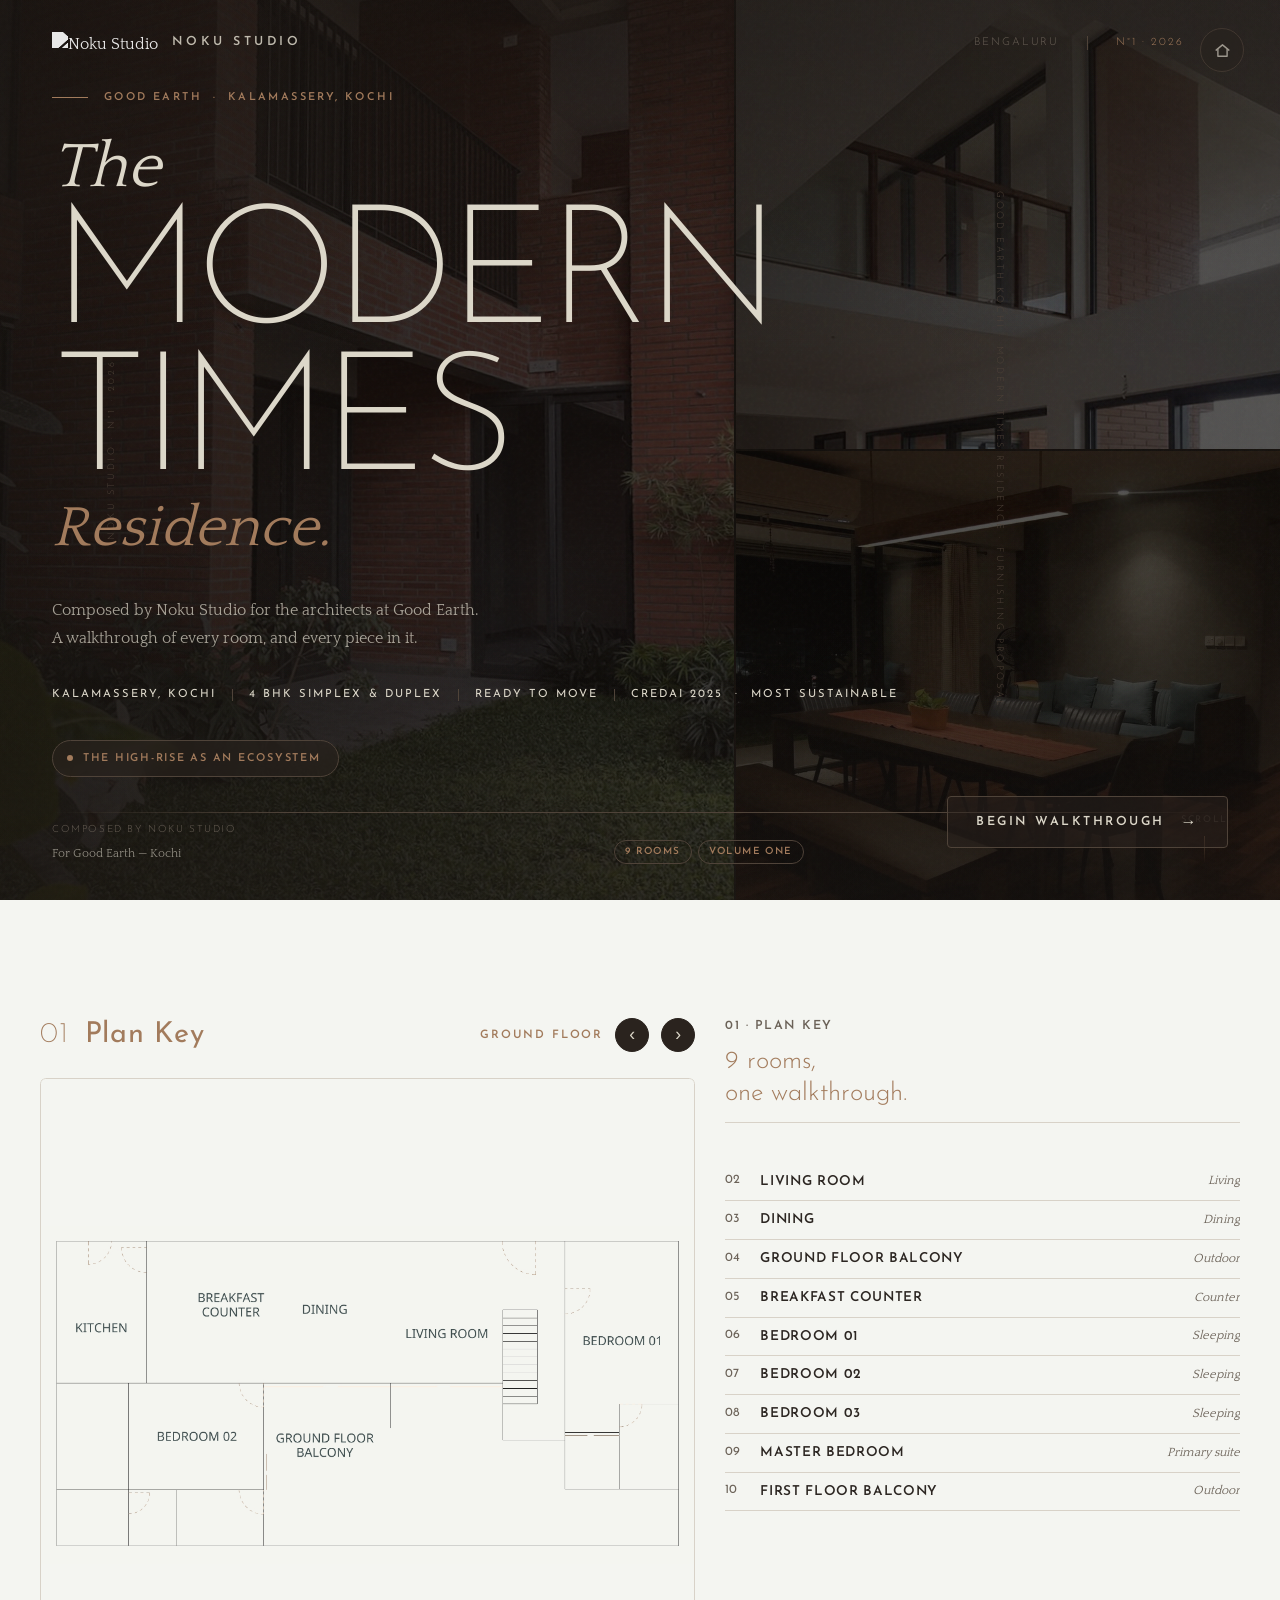
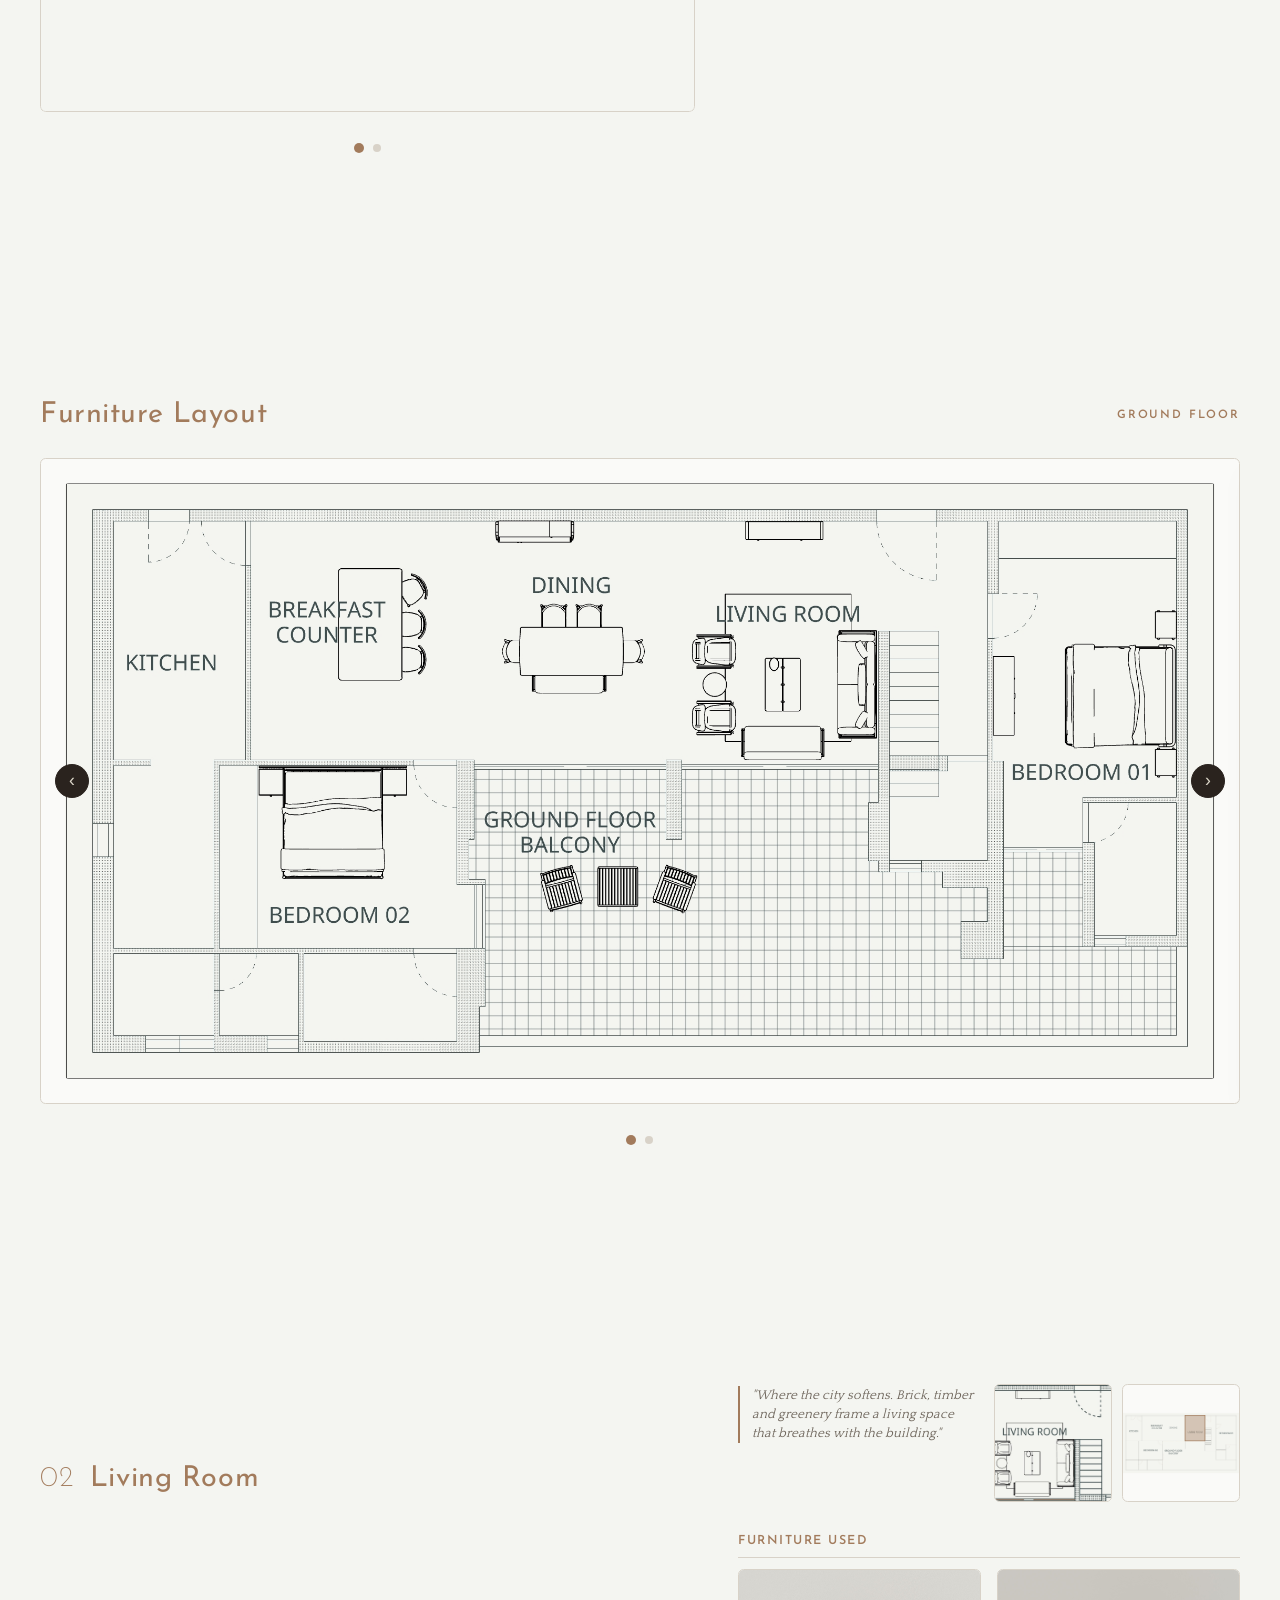
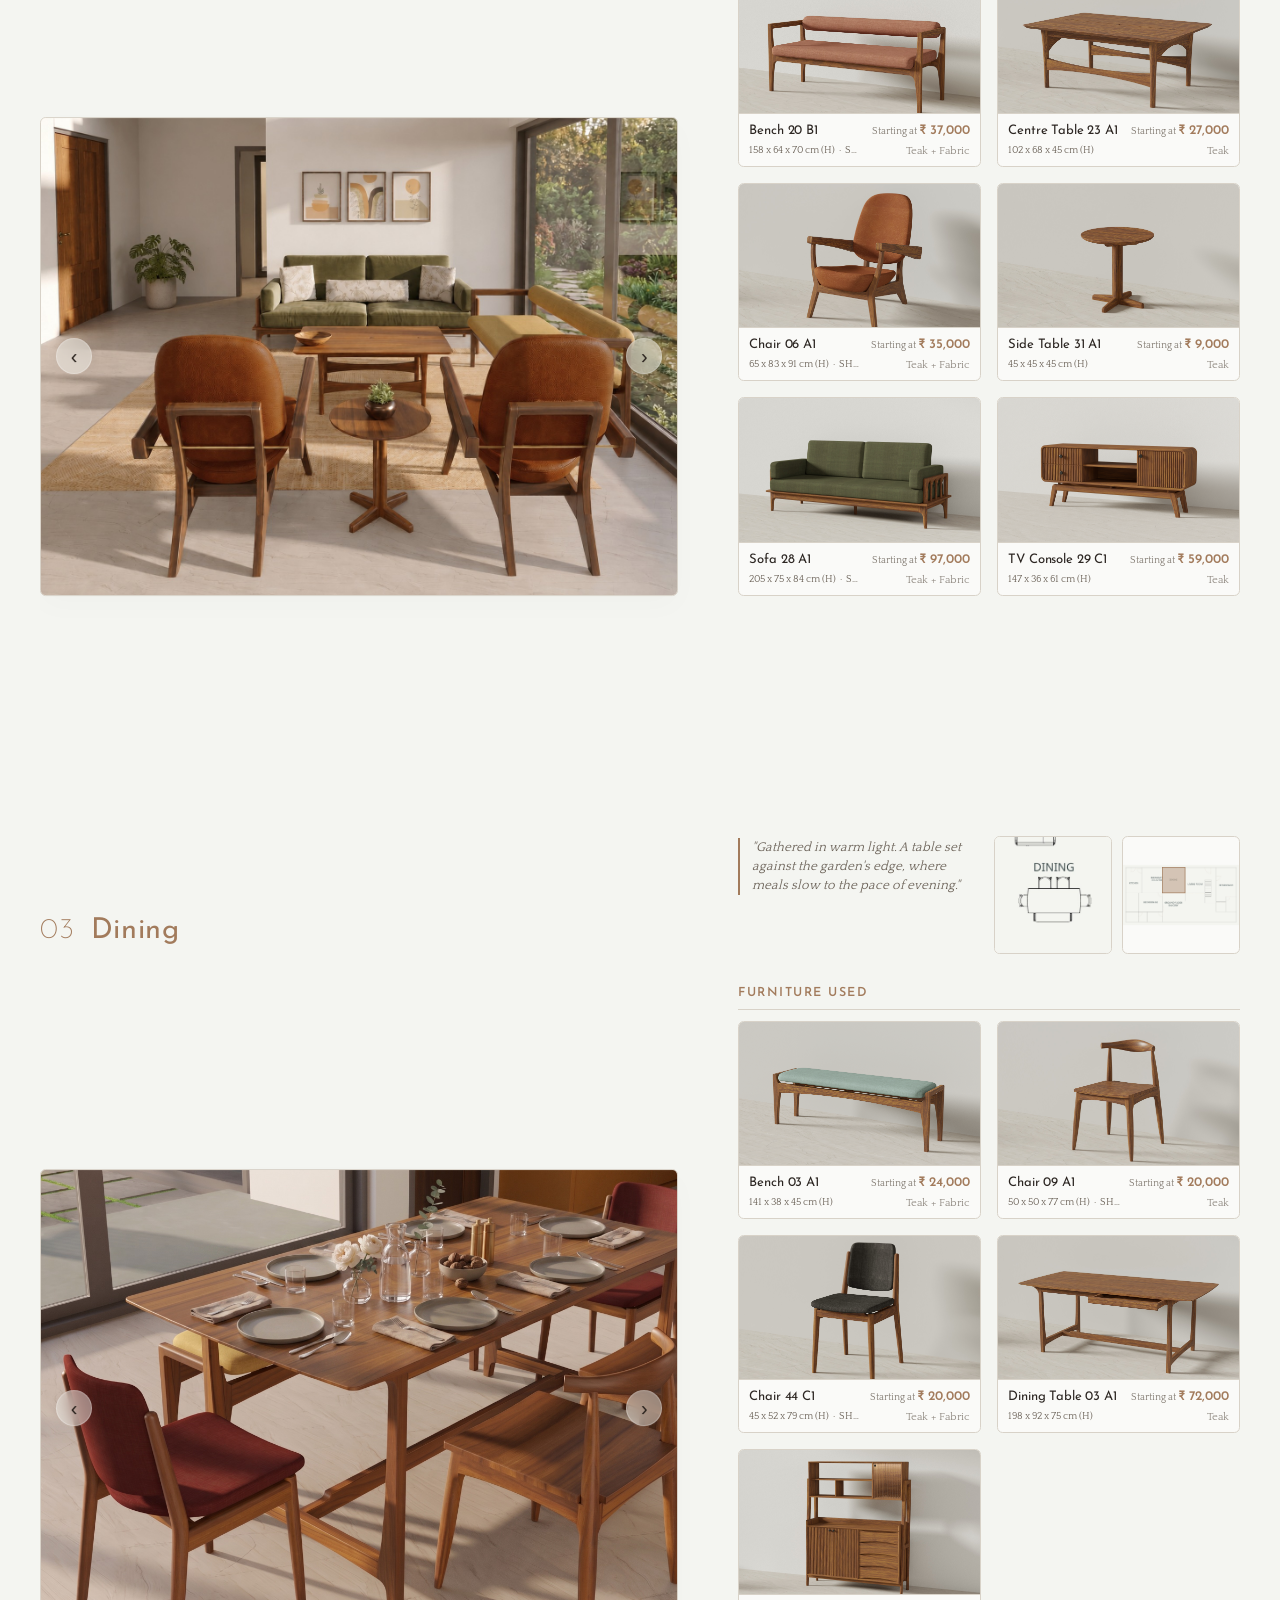
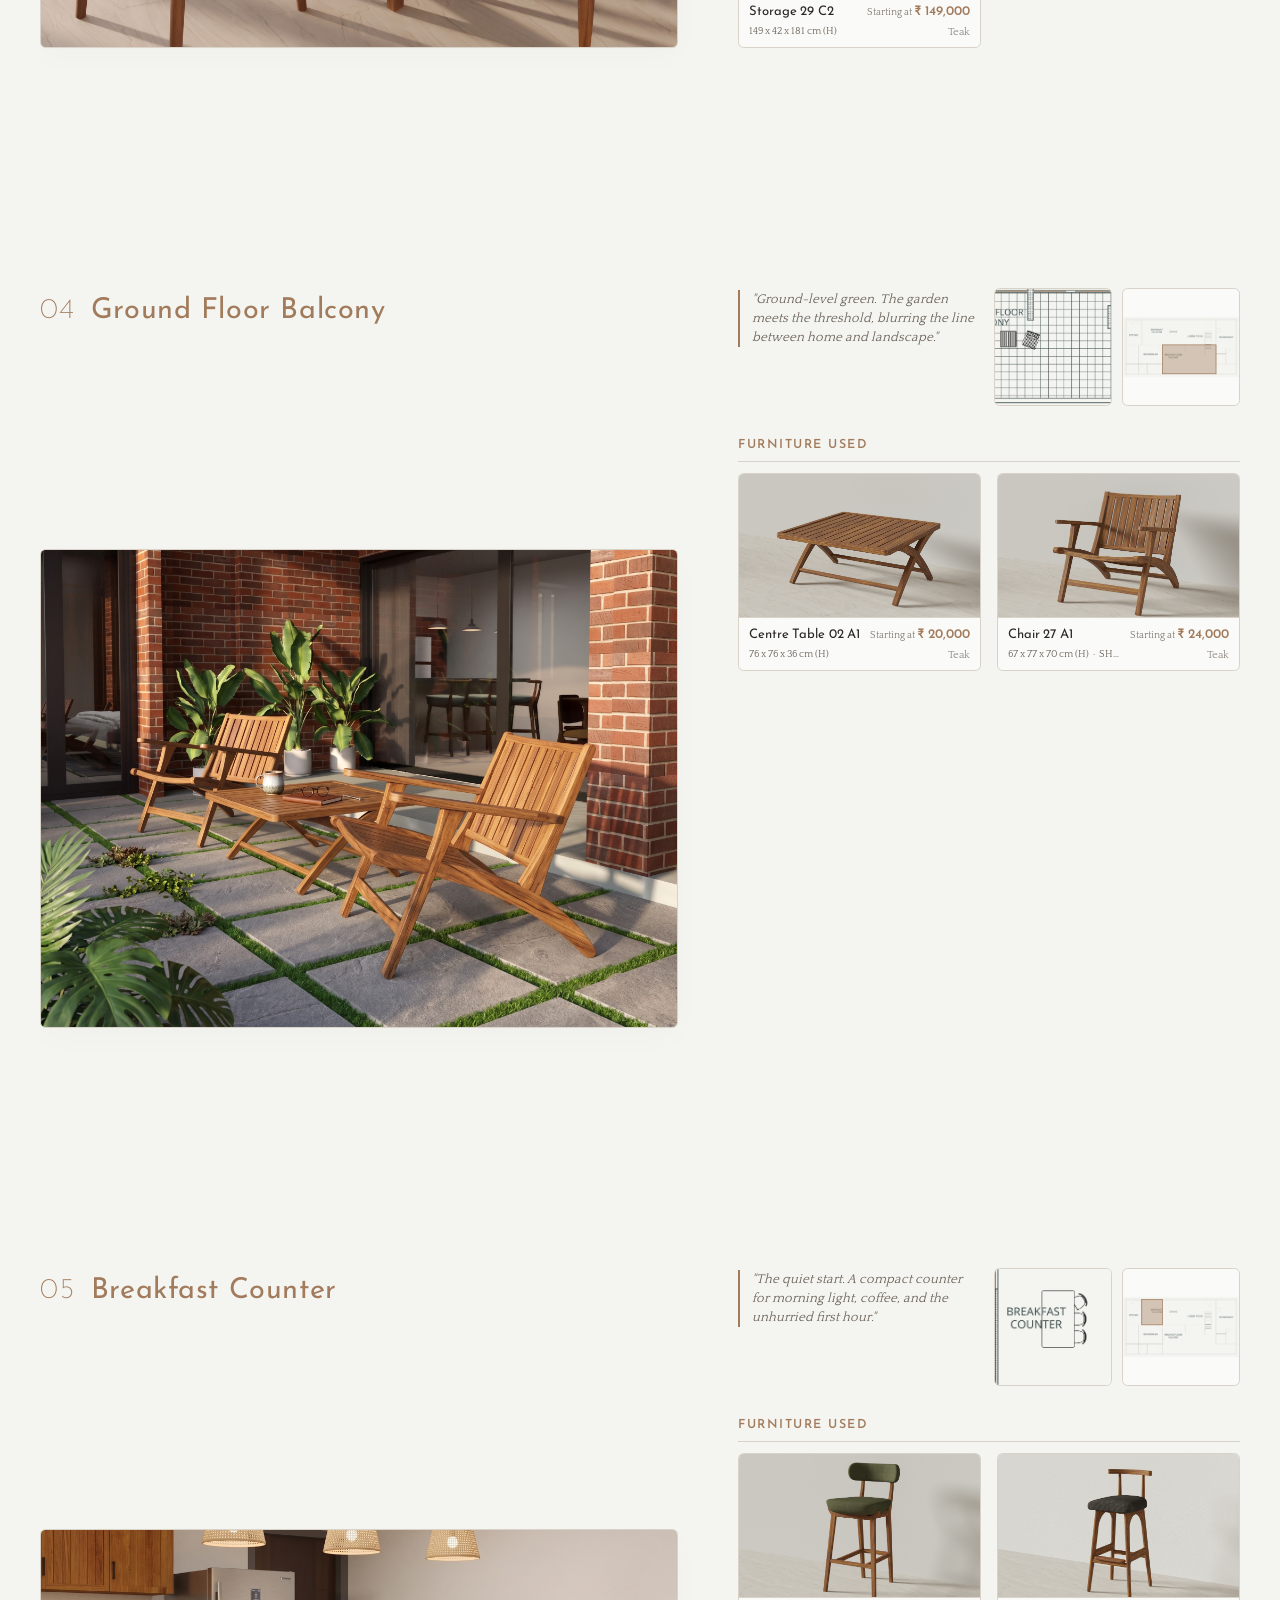
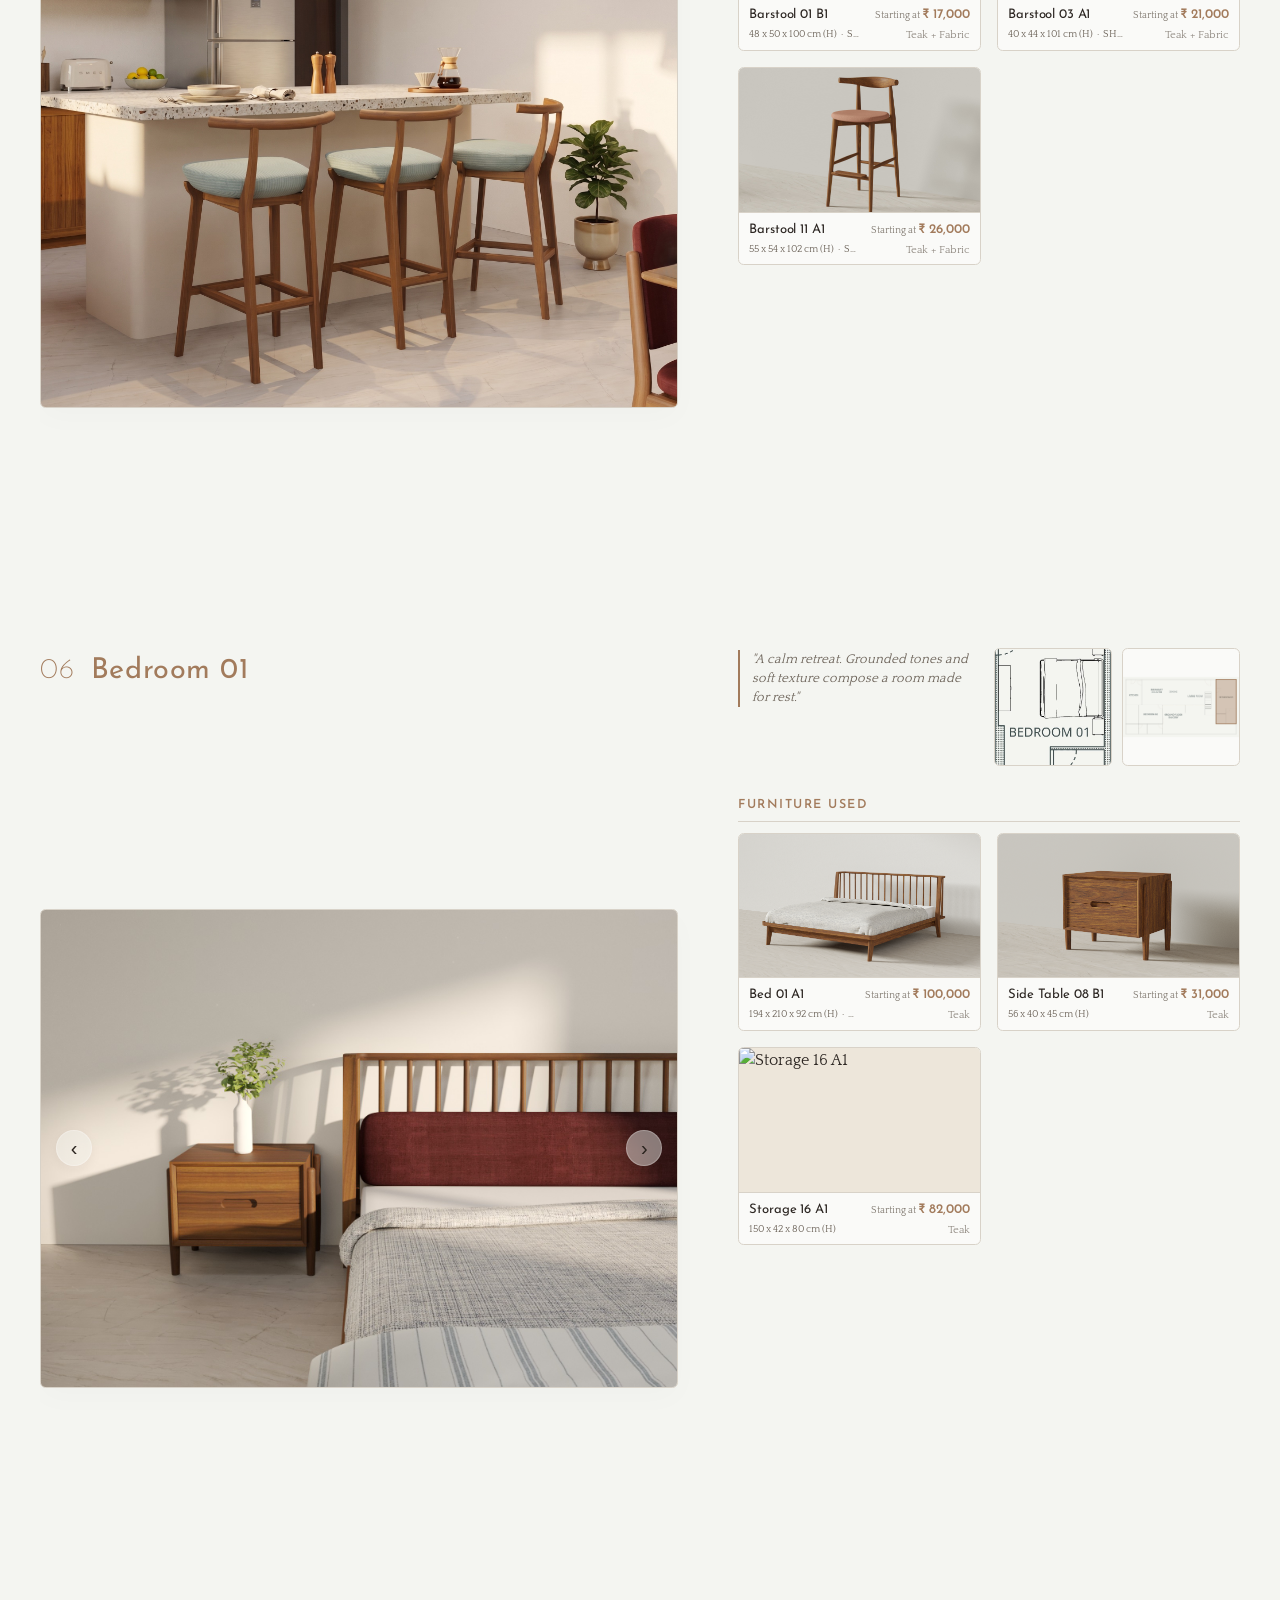
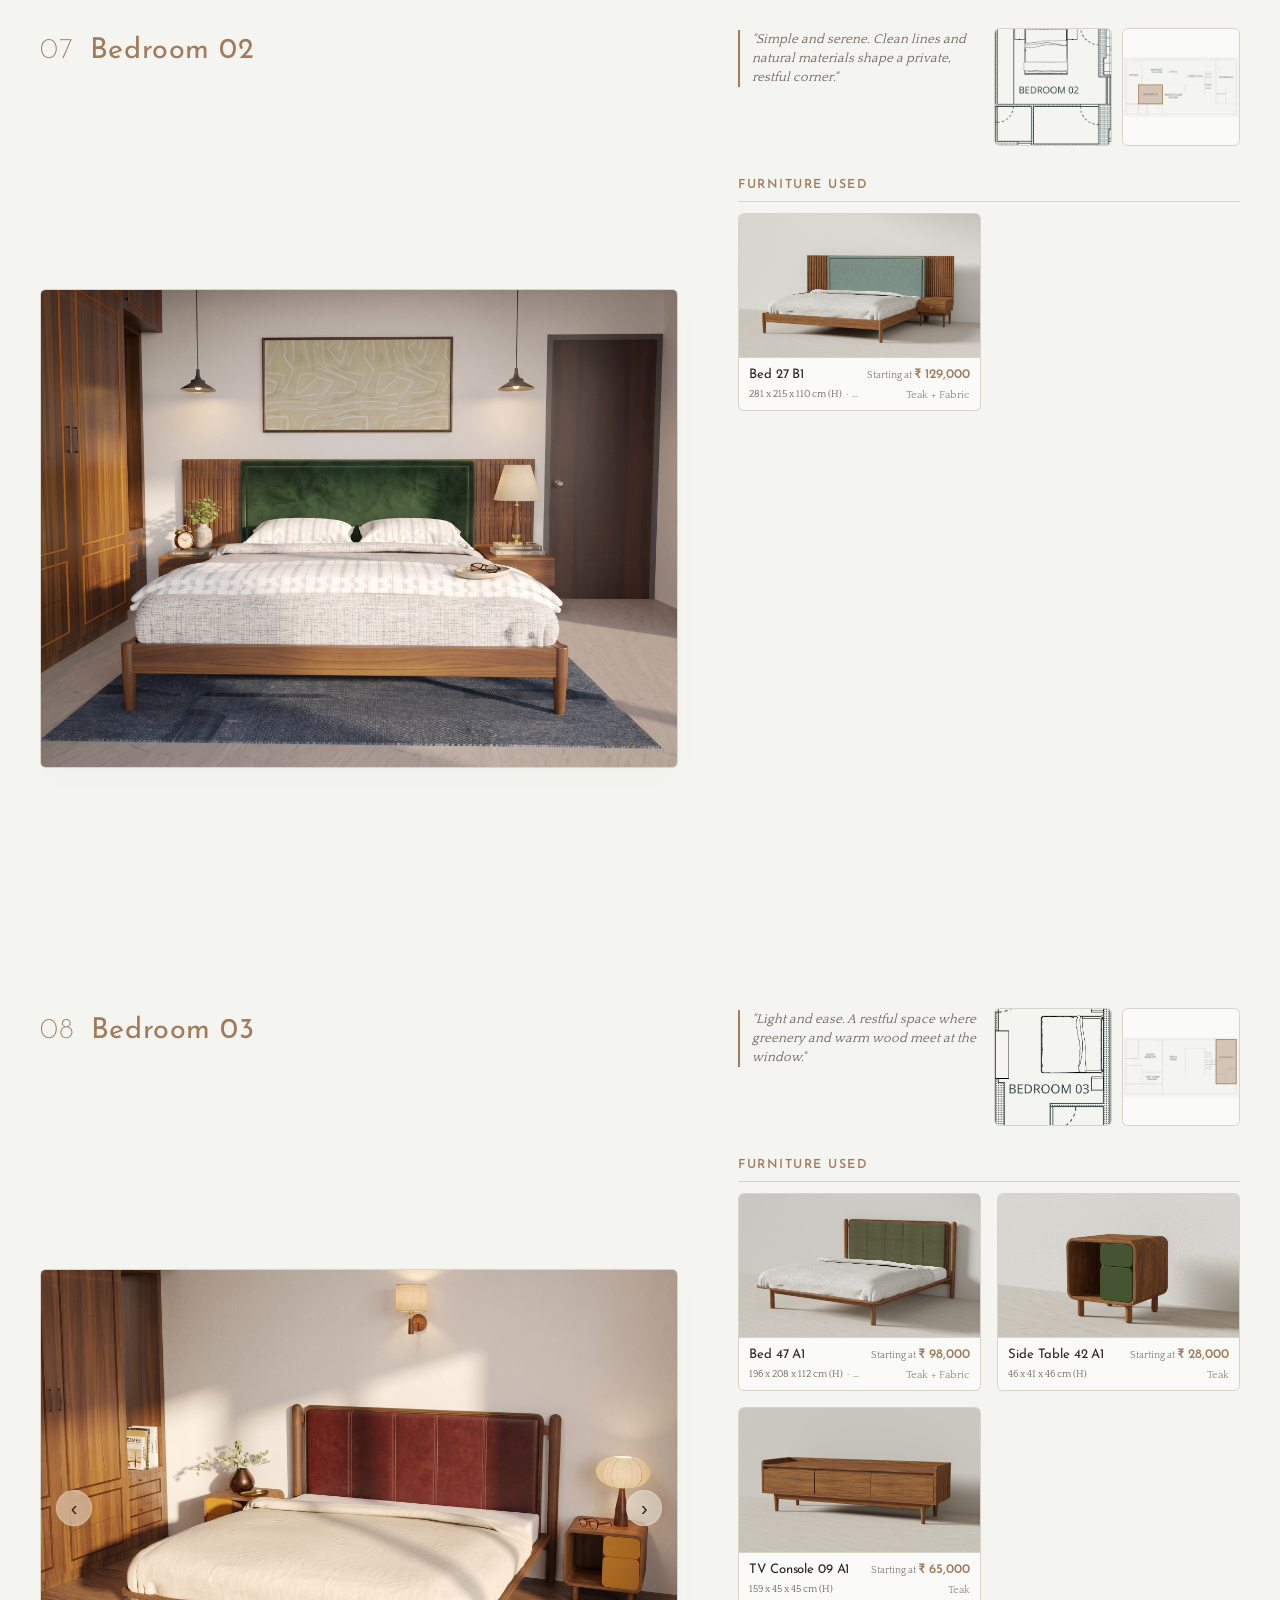
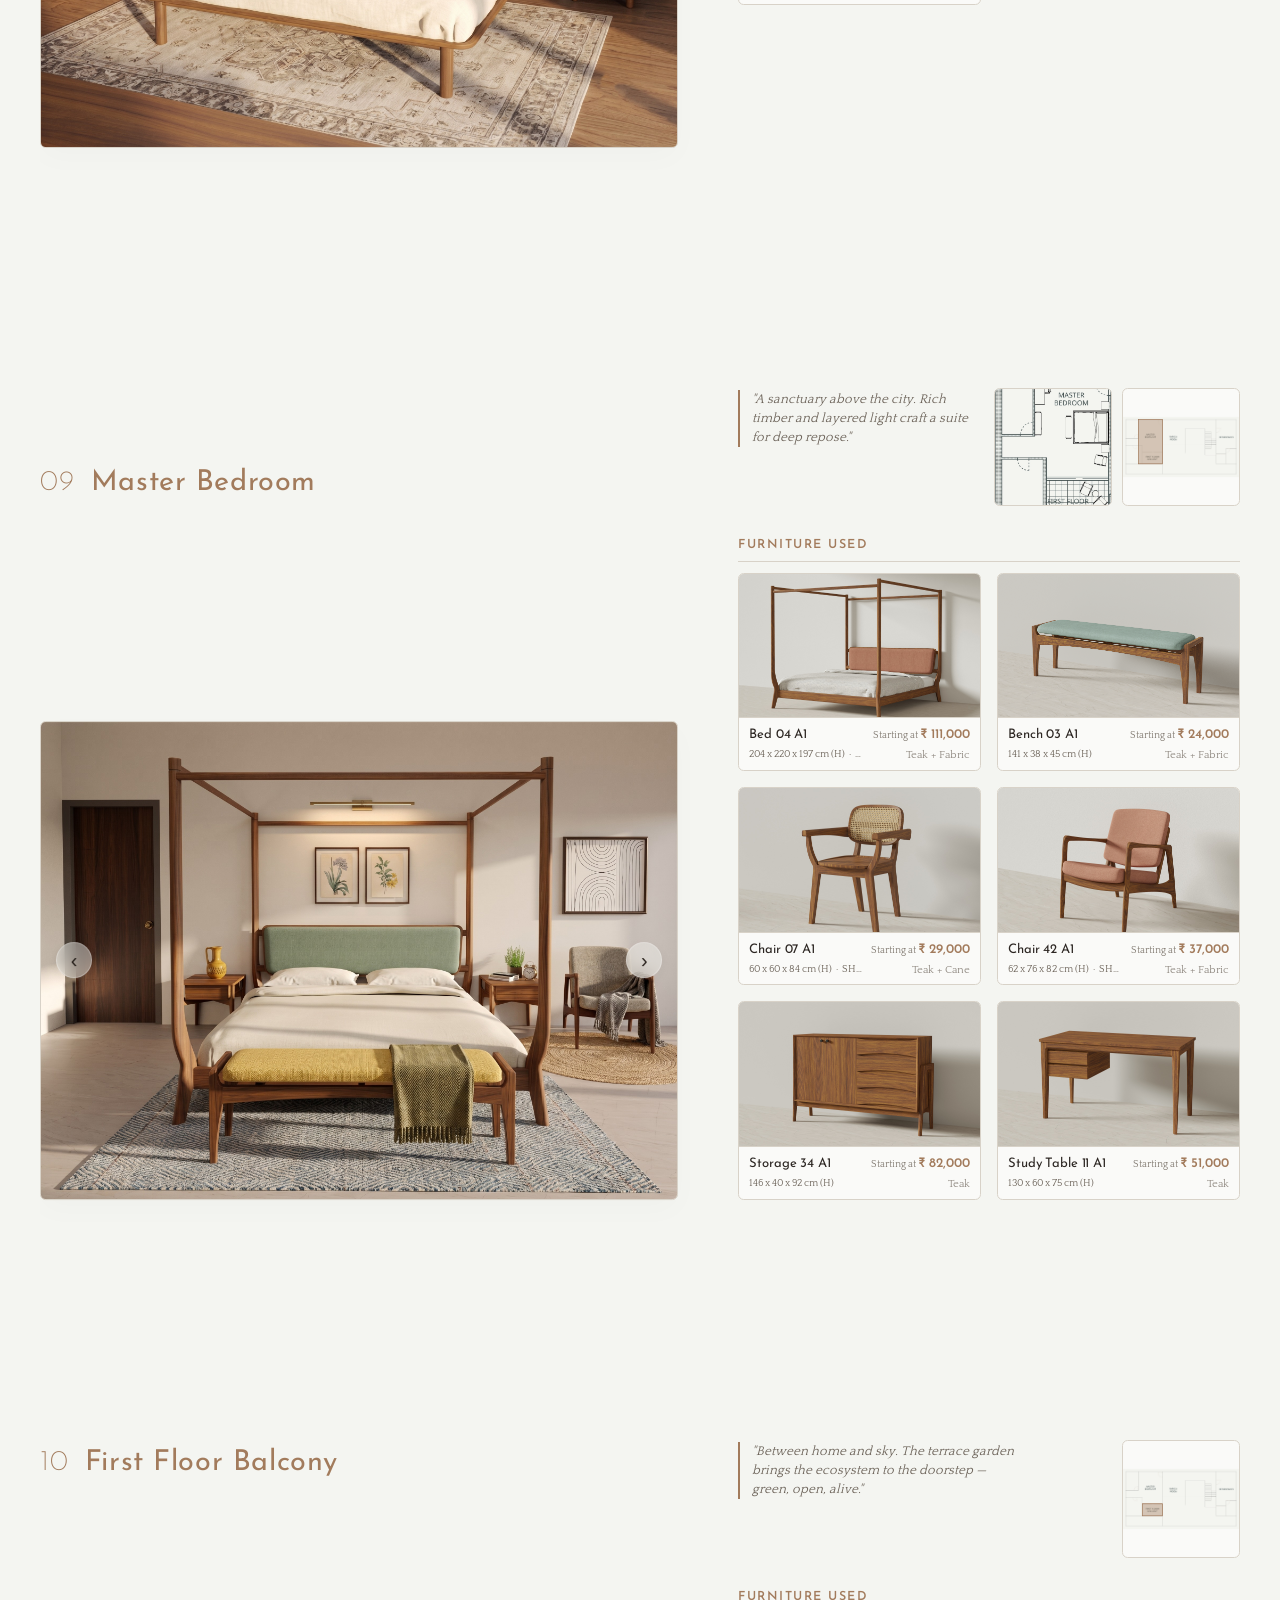
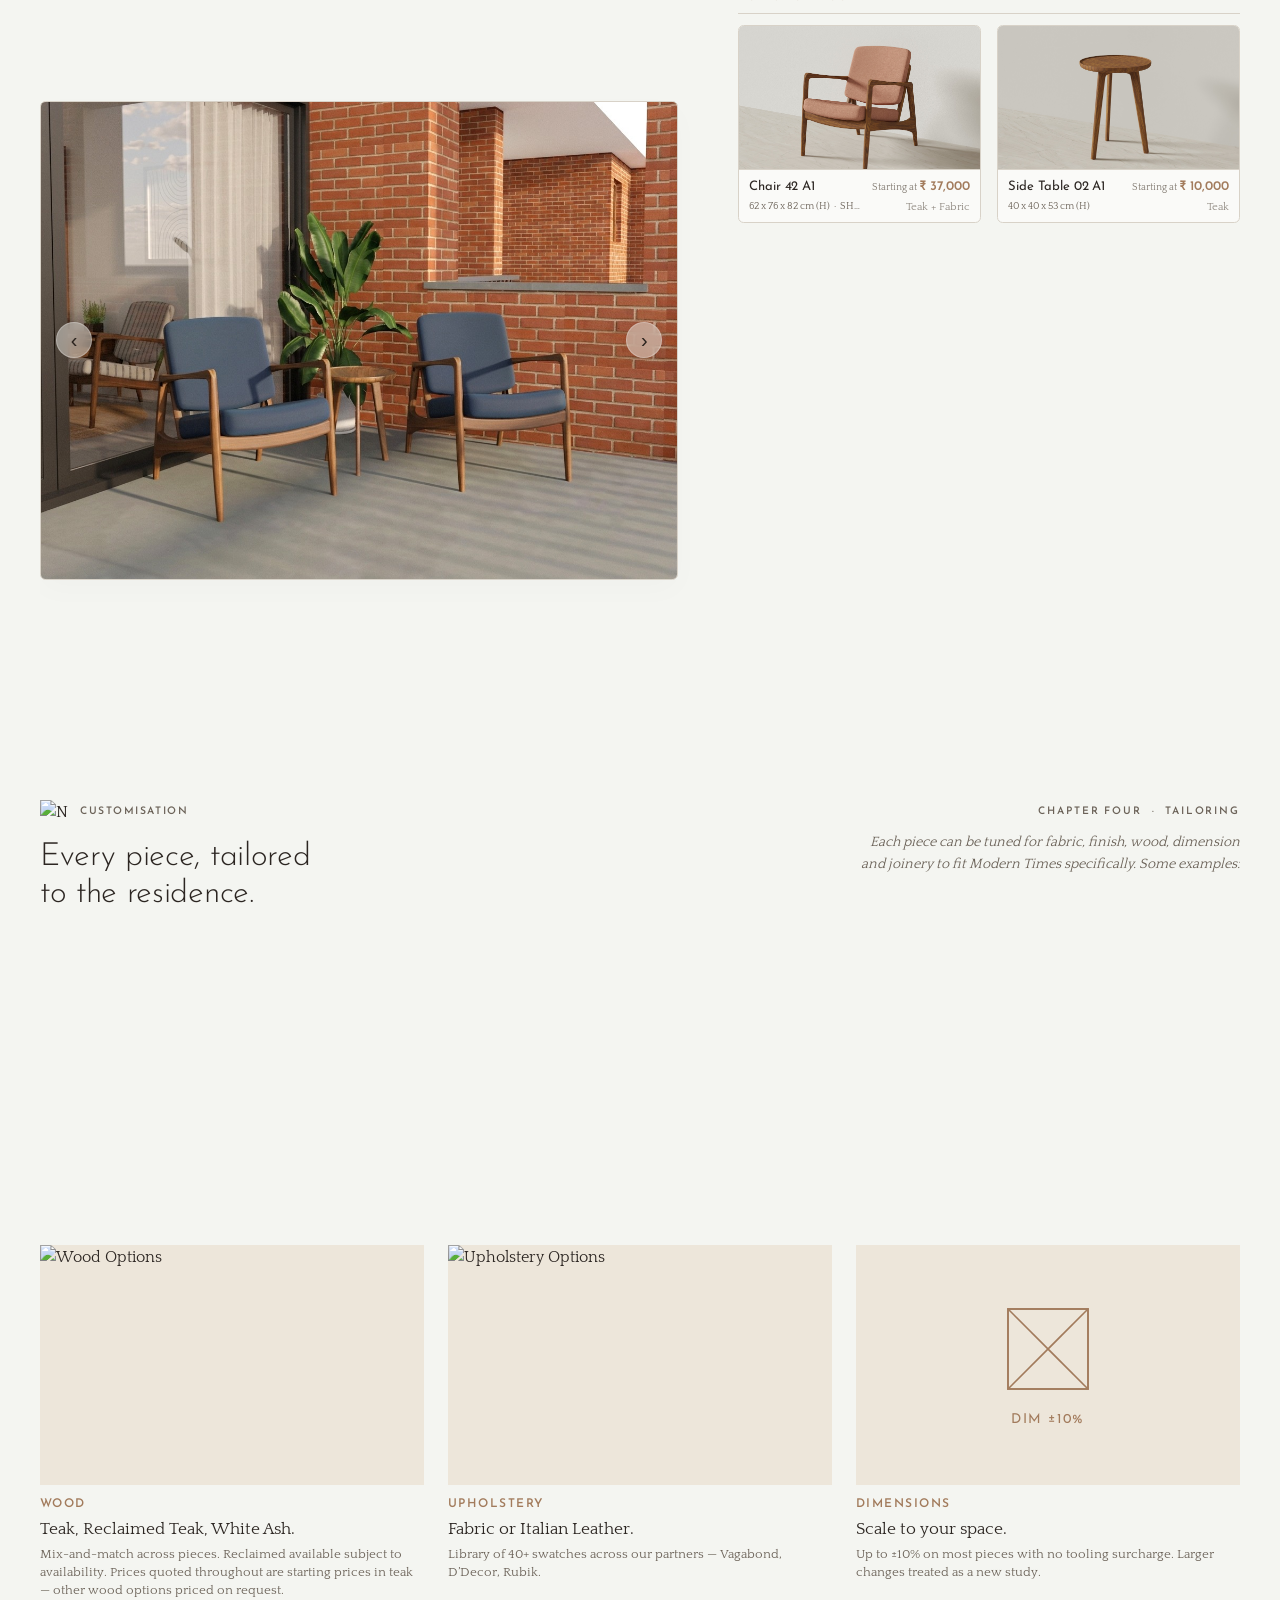
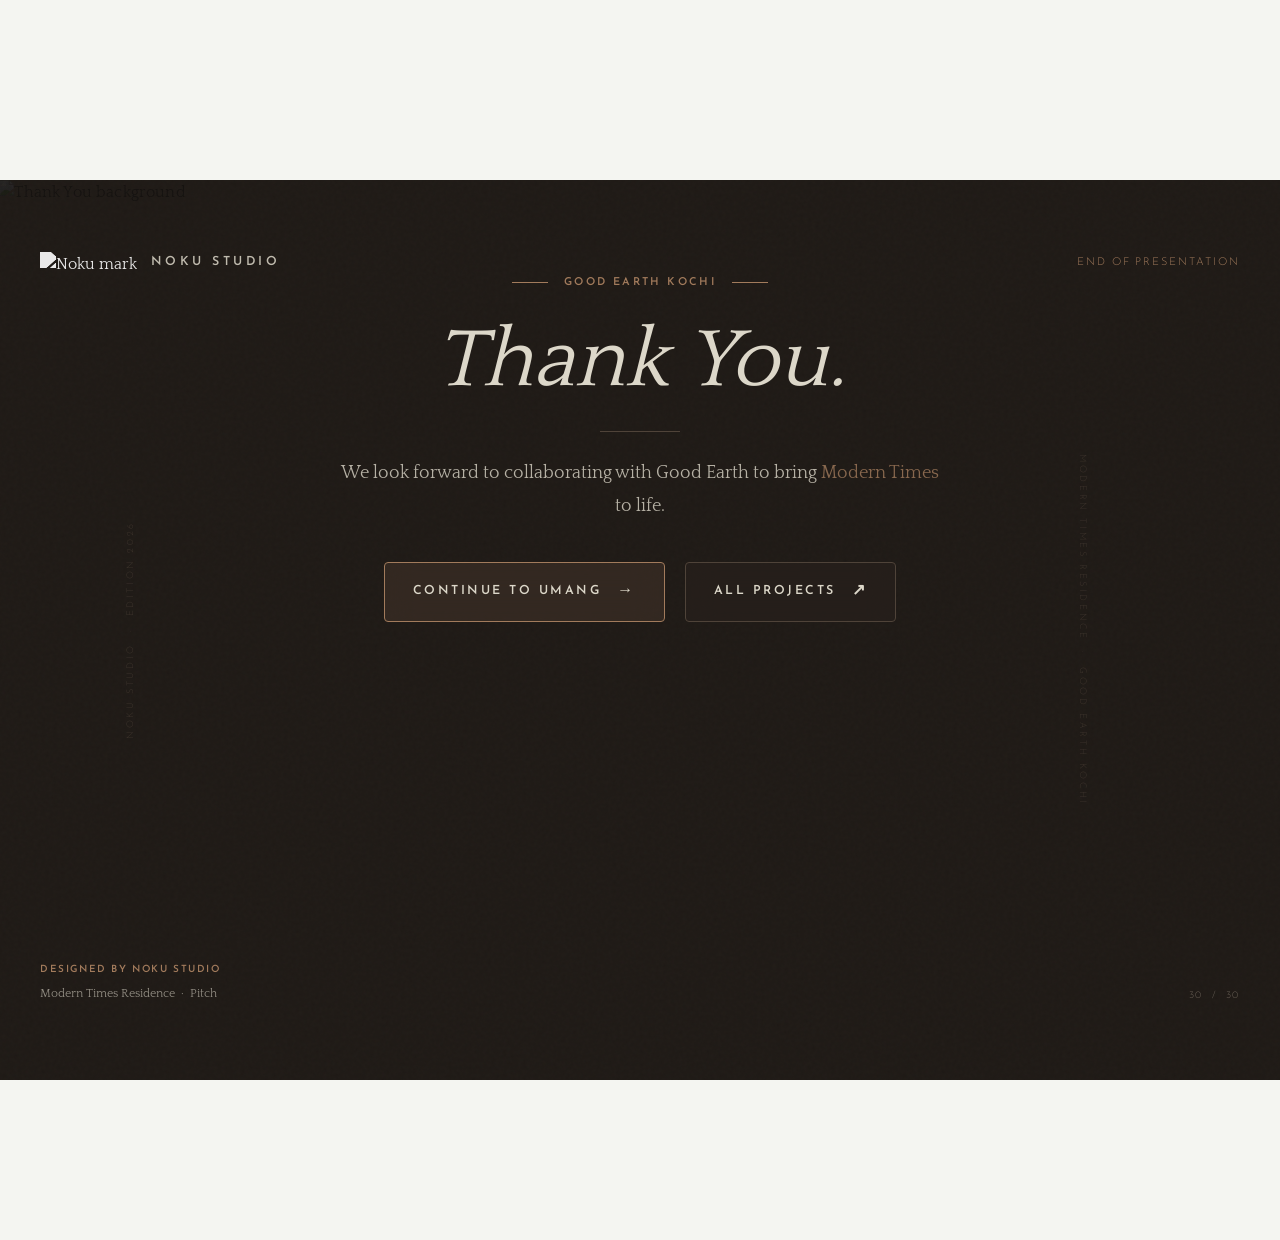
==== commit 31eb31d4: "Fix Chair 06 upholstery, correct dimensions, split Storage 29 variants, refine product card layout -" ====
--- a/modern-times.html
+++ b/modern-times.html
@@ -342,98 +342,98 @@
           <div class="products-grid">
             <!-- Product Card: Bench 20 B1 -->
             <div class="product-card">
-              <div class="product-image-wrapper" onclick="openLightbox('room-01-prod-0', 0, 'projects/modern-times/01. Living Room/Products/Bench 20 B1 [2S-FB-N].jpg', 'Bench 20 B1', '158 x 64 x 70 cm (H)  —  SH-45cm  —  ₹ 37,000+ (Teak + Fabric, starting price)')">
+              <div class="product-image-wrapper" onclick="openLightbox('room-01-prod-0', 0, 'projects/modern-times/01. Living Room/Products/Bench 20 B1 [2S-FB-N].jpg', 'Bench 20 B1', '158 x 64 x 70 cm (H)  —  SH-45cm  —  Starting at ₹ 37,000 (Teak + Fabric)')">
                 <img loading="lazy" src="projects/modern-times/01. Living Room/Products/Bench 20 B1 [2S-FB-N].jpg" alt="Bench 20 B1" class="product-image">
               </div>
               <div class="product-card__body">
-                <div style="display: flex; justify-content: space-between; align-items: flex-start; gap: 8px;">
-                  <h3 class="product-card__name" style="flex-grow: 1; margin-bottom: 0; padding-top: 1px;">Bench 20 B1</h3>
-                  <span style="display: flex; flex-direction: column; align-items: flex-end; gap: 2px;">
-                    <span class="product-card__price" style="font-family: var(--font-display); font-size: 0.82rem; font-weight: 600; color: var(--chamoisee); white-space: nowrap;">₹ 37,000+</span>
+                <div class="product-card__text">
+                  <h3 class="product-card__name" style="margin-bottom: 0;">Bench 20 B1</h3>
+                  <span class="product-card__material">158 x 64 x 70 cm (H) &nbsp;·&nbsp; SH-45cm</span>
+                </div>
+                  <span style="display: flex; flex-direction: column; align-items: flex-end; gap: 2px;">
+                    <span class="product-card__price" style="font-family: var(--font-display); font-size: 0.82rem; font-weight: 600; color: var(--chamoisee); white-space: nowrap;"><span style="font-family: var(--font-body); font-size: 0.6rem; font-weight: 500; color: var(--muted); opacity: 0.85;">Starting at </span>₹ 37,000</span>
                     <span style="font-family: var(--font-body); font-size: 0.66rem; font-weight: 500; color: var(--muted); opacity: 0.75; white-space: nowrap;">Teak + Fabric</span>
                   </span>
-                </div>
-                <span class="product-card__material">158 x 64 x 70 cm (H) &nbsp;·&nbsp; SH-45cm</span>
               </div>
             </div>
             <!-- Product Card: Centre Table 23 A1 -->
             <div class="product-card">
-              <div class="product-image-wrapper" onclick="openLightbox('room-01-prod-1', 0, 'projects/modern-times/01. Living Room/Products/Centre Table 23 A1 [STD-XX-N].jpg', 'Centre Table 23 A1', '102 x 68 x 45 cm (H)  —  ₹ 27,000+ (Teak, starting price)')">
+              <div class="product-image-wrapper" onclick="openLightbox('room-01-prod-1', 0, 'projects/modern-times/01. Living Room/Products/Centre Table 23 A1 [STD-XX-N].jpg', 'Centre Table 23 A1', '102 x 68 x 45 cm (H)  —  Starting at ₹ 27,000 (Teak)')">
                 <img loading="lazy" src="projects/modern-times/01. Living Room/Products/Centre Table 23 A1 [STD-XX-N].jpg" alt="Centre Table 23 A1" class="product-image">
               </div>
               <div class="product-card__body">
-                <div style="display: flex; justify-content: space-between; align-items: flex-start; gap: 8px;">
-                  <h3 class="product-card__name" style="flex-grow: 1; margin-bottom: 0; padding-top: 1px;">Centre Table 23 A1</h3>
-                  <span style="display: flex; flex-direction: column; align-items: flex-end; gap: 2px;">
-                    <span class="product-card__price" style="font-family: var(--font-display); font-size: 0.82rem; font-weight: 600; color: var(--chamoisee); white-space: nowrap;">₹ 27,000+</span>
+                <div class="product-card__text">
+                  <h3 class="product-card__name" style="margin-bottom: 0;">Centre Table 23 A1</h3>
+                  <span class="product-card__material">102 x 68 x 45 cm (H)</span>
+                </div>
+                  <span style="display: flex; flex-direction: column; align-items: flex-end; gap: 2px;">
+                    <span class="product-card__price" style="font-family: var(--font-display); font-size: 0.82rem; font-weight: 600; color: var(--chamoisee); white-space: nowrap;"><span style="font-family: var(--font-body); font-size: 0.6rem; font-weight: 500; color: var(--muted); opacity: 0.85;">Starting at </span>₹ 27,000</span>
                     <span style="font-family: var(--font-body); font-size: 0.66rem; font-weight: 500; color: var(--muted); opacity: 0.75; white-space: nowrap;">Teak</span>
                   </span>
-                </div>
-                <span class="product-card__material">102 x 68 x 45 cm (H)</span>
               </div>
             </div>
             <!-- Product Card: Chair 06 A1 -->
             <div class="product-card">
-              <div class="product-image-wrapper" onclick="openLightbox('room-01-prod-2', 0, 'projects/modern-times/01. Living Room/Products/Chair 06 A1 [1S-LE-N].jpg', 'Chair 06 A1', '65 x 83 x 91 cm (H)  —  SH-39cm  —  ₹ 35,000+ (Teak + Leather, starting price)')">
-                <img loading="lazy" src="projects/modern-times/01. Living Room/Products/Chair 06 A1 [1S-LE-N].jpg" alt="Chair 06 A1" class="product-image">
-              </div>
-              <div class="product-card__body">
-                <div style="display: flex; justify-content: space-between; align-items: flex-start; gap: 8px;">
-                  <h3 class="product-card__name" style="flex-grow: 1; margin-bottom: 0; padding-top: 1px;">Chair 06 A1</h3>
-                  <span style="display: flex; flex-direction: column; align-items: flex-end; gap: 2px;">
-                    <span class="product-card__price" style="font-family: var(--font-display); font-size: 0.82rem; font-weight: 600; color: var(--chamoisee); white-space: nowrap;">₹ 35,000+</span>
-                    <span style="font-family: var(--font-body); font-size: 0.66rem; font-weight: 500; color: var(--muted); opacity: 0.75; white-space: nowrap;">Teak + Leather</span>
-                  </span>
-                </div>
-                <span class="product-card__material">65 x 83 x 91 cm (H) &nbsp;·&nbsp; SH-39cm</span>
+              <div class="product-image-wrapper" onclick="openLightbox('room-01-prod-2', 0, 'projects/modern-times/01. Living Room/Products/Chair 06 A1 [1S-FB-N].jpg', 'Chair 06 A1', '65 x 83 x 91 cm (H)  —  SH-39cm  —  Starting at ₹ 35,000 (Teak + Fabric)')">
+                <img loading="lazy" src="projects/modern-times/01. Living Room/Products/Chair 06 A1 [1S-FB-N].jpg" alt="Chair 06 A1" class="product-image">
+              </div>
+              <div class="product-card__body">
+                <div class="product-card__text">
+                  <h3 class="product-card__name" style="margin-bottom: 0;">Chair 06 A1</h3>
+                  <span class="product-card__material">65 x 83 x 91 cm (H) &nbsp;·&nbsp; SH-39cm</span>
+                </div>
+                  <span style="display: flex; flex-direction: column; align-items: flex-end; gap: 2px;">
+                    <span class="product-card__price" style="font-family: var(--font-display); font-size: 0.82rem; font-weight: 600; color: var(--chamoisee); white-space: nowrap;"><span style="font-family: var(--font-body); font-size: 0.6rem; font-weight: 500; color: var(--muted); opacity: 0.85;">Starting at </span>₹ 35,000</span>
+                    <span style="font-family: var(--font-body); font-size: 0.66rem; font-weight: 500; color: var(--muted); opacity: 0.75; white-space: nowrap;">Teak + Fabric</span>
+                  </span>
               </div>
             </div>
             <!-- Product Card: Side Table 31 A1 -->
             <div class="product-card">
-              <div class="product-image-wrapper" onclick="openLightbox('room-01-prod-3', 0, 'projects/modern-times/01. Living Room/Products/Side Table 31 A1 [STD-XX-N].jpg', 'Side Table 31 A1', '45 x 45 x 45 cm (H)  —  ₹ 9,000+ (Teak, starting price)')">
+              <div class="product-image-wrapper" onclick="openLightbox('room-01-prod-3', 0, 'projects/modern-times/01. Living Room/Products/Side Table 31 A1 [STD-XX-N].jpg', 'Side Table 31 A1', '45 x 45 x 45 cm (H)  —  Starting at ₹ 9,000 (Teak)')">
                 <img loading="lazy" src="projects/modern-times/01. Living Room/Products/Side Table 31 A1 [STD-XX-N].jpg" alt="Side Table 31 A1" class="product-image">
               </div>
               <div class="product-card__body">
-                <div style="display: flex; justify-content: space-between; align-items: flex-start; gap: 8px;">
-                  <h3 class="product-card__name" style="flex-grow: 1; margin-bottom: 0; padding-top: 1px;">Side Table 31 A1</h3>
-                  <span style="display: flex; flex-direction: column; align-items: flex-end; gap: 2px;">
-                    <span class="product-card__price" style="font-family: var(--font-display); font-size: 0.82rem; font-weight: 600; color: var(--chamoisee); white-space: nowrap;">₹ 9,000+</span>
+                <div class="product-card__text">
+                  <h3 class="product-card__name" style="margin-bottom: 0;">Side Table 31 A1</h3>
+                  <span class="product-card__material">45 x 45 x 45 cm (H)</span>
+                </div>
+                  <span style="display: flex; flex-direction: column; align-items: flex-end; gap: 2px;">
+                    <span class="product-card__price" style="font-family: var(--font-display); font-size: 0.82rem; font-weight: 600; color: var(--chamoisee); white-space: nowrap;"><span style="font-family: var(--font-body); font-size: 0.6rem; font-weight: 500; color: var(--muted); opacity: 0.85;">Starting at </span>₹ 9,000</span>
                     <span style="font-family: var(--font-body); font-size: 0.66rem; font-weight: 500; color: var(--muted); opacity: 0.75; white-space: nowrap;">Teak</span>
                   </span>
-                </div>
-                <span class="product-card__material">45 x 45 x 45 cm (H)</span>
               </div>
             </div>
             <!-- Product Card: Sofa 28 A1 -->
             <div class="product-card">
-              <div class="product-image-wrapper" onclick="openLightbox('room-01-prod-4', 0, 'projects/modern-times/01. Living Room/Products/Sofa 28 A1 [3S-FB-N].jpg', 'Sofa 28 A1', '255 x 75 x 84 cm (H)  —  SH-40cm  —  ₹ 97,000+ (Teak + Fabric, starting price)')">
+              <div class="product-image-wrapper" onclick="openLightbox('room-01-prod-4', 0, 'projects/modern-times/01. Living Room/Products/Sofa 28 A1 [3S-FB-N].jpg', 'Sofa 28 A1', '205 x 75 x 84 cm (H)  —  SH-42cm  —  Starting at ₹ 97,000 (Teak + Fabric)')">
                 <img loading="lazy" src="projects/modern-times/01. Living Room/Products/Sofa 28 A1 [3S-FB-N].jpg" alt="Sofa 28 A1" class="product-image">
               </div>
               <div class="product-card__body">
-                <div style="display: flex; justify-content: space-between; align-items: flex-start; gap: 8px;">
-                  <h3 class="product-card__name" style="flex-grow: 1; margin-bottom: 0; padding-top: 1px;">Sofa 28 A1</h3>
-                  <span style="display: flex; flex-direction: column; align-items: flex-end; gap: 2px;">
-                    <span class="product-card__price" style="font-family: var(--font-display); font-size: 0.82rem; font-weight: 600; color: var(--chamoisee); white-space: nowrap;">₹ 97,000+</span>
+                <div class="product-card__text">
+                  <h3 class="product-card__name" style="margin-bottom: 0;">Sofa 28 A1</h3>
+                  <span class="product-card__material">205 x 75 x 84 cm (H) &nbsp;·&nbsp; SH-42cm</span>
+                </div>
+                  <span style="display: flex; flex-direction: column; align-items: flex-end; gap: 2px;">
+                    <span class="product-card__price" style="font-family: var(--font-display); font-size: 0.82rem; font-weight: 600; color: var(--chamoisee); white-space: nowrap;"><span style="font-family: var(--font-body); font-size: 0.6rem; font-weight: 500; color: var(--muted); opacity: 0.85;">Starting at </span>₹ 97,000</span>
                     <span style="font-family: var(--font-body); font-size: 0.66rem; font-weight: 500; color: var(--muted); opacity: 0.75; white-space: nowrap;">Teak + Fabric</span>
                   </span>
-                </div>
-                <span class="product-card__material">255 x 75 x 84 cm (H) &nbsp;·&nbsp; SH-40cm</span>
               </div>
             </div>
             <!-- Product Card: TV Console 29 C1 -->
             <div class="product-card">
-              <div class="product-image-wrapper" onclick="openLightbox('room-01-prod-5', 0, 'projects/modern-times/01. Living Room/Products/TV Console 29 C1 [STD-XX-N].png', 'TV Console 29 C1', '147 x 36 x 61 cm (H)  —  ₹ 59,000+ (Teak, starting price)')">
+              <div class="product-image-wrapper" onclick="openLightbox('room-01-prod-5', 0, 'projects/modern-times/01. Living Room/Products/TV Console 29 C1 [STD-XX-N].png', 'TV Console 29 C1', '147 x 36 x 61 cm (H)  —  Starting at ₹ 59,000 (Teak)')">
                 <img loading="lazy" src="projects/modern-times/01. Living Room/Products/TV Console 29 C1 [STD-XX-N].png" alt="TV Console 29 C1" class="product-image">
               </div>
               <div class="product-card__body">
-                <div style="display: flex; justify-content: space-between; align-items: flex-start; gap: 8px;">
-                  <h3 class="product-card__name" style="flex-grow: 1; margin-bottom: 0; padding-top: 1px;">TV Console 29 C1</h3>
-                  <span style="display: flex; flex-direction: column; align-items: flex-end; gap: 2px;">
-                    <span class="product-card__price" style="font-family: var(--font-display); font-size: 0.82rem; font-weight: 600; color: var(--chamoisee); white-space: nowrap;">₹ 59,000+</span>
+                <div class="product-card__text">
+                  <h3 class="product-card__name" style="margin-bottom: 0;">TV Console 29 C1</h3>
+                  <span class="product-card__material">147 x 36 x 61 cm (H)</span>
+                </div>
+                  <span style="display: flex; flex-direction: column; align-items: flex-end; gap: 2px;">
+                    <span class="product-card__price" style="font-family: var(--font-display); font-size: 0.82rem; font-weight: 600; color: var(--chamoisee); white-space: nowrap;"><span style="font-family: var(--font-body); font-size: 0.6rem; font-weight: 500; color: var(--muted); opacity: 0.85;">Starting at </span>₹ 59,000</span>
                     <span style="font-family: var(--font-body); font-size: 0.66rem; font-weight: 500; color: var(--muted); opacity: 0.75; white-space: nowrap;">Teak</span>
                   </span>
-                </div>
-                <span class="product-card__material">147 x 36 x 61 cm (H)</span>
               </div>
             </div>
           </div>
@@ -496,82 +496,82 @@
           <div class="products-grid">
             <!-- Product Card: Bench 03 A1 -->
             <div class="product-card">
-              <div class="product-image-wrapper" onclick="openLightbox('room-02-prod-0', 0, 'projects/modern-times/02. Dining/Products/Bench 03 A1 [2S-FB-N].png', 'Bench 03 A1', '141 x 38 x 45 cm (H)  —  ₹ 24,000+ (Teak + Fabric, starting price)')">
+              <div class="product-image-wrapper" onclick="openLightbox('room-02-prod-0', 0, 'projects/modern-times/02. Dining/Products/Bench 03 A1 [2S-FB-N].png', 'Bench 03 A1', '141 x 38 x 45 cm (H)  —  Starting at ₹ 24,000 (Teak + Fabric)')">
                 <img loading="lazy" src="projects/modern-times/02. Dining/Products/Bench 03 A1 [2S-FB-N].png" alt="Bench 03 A1" class="product-image">
               </div>
               <div class="product-card__body">
-                <div style="display: flex; justify-content: space-between; align-items: flex-start; gap: 8px;">
-                  <h3 class="product-card__name" style="flex-grow: 1; margin-bottom: 0; padding-top: 1px;">Bench 03 A1</h3>
-                  <span style="display: flex; flex-direction: column; align-items: flex-end; gap: 2px;">
-                    <span class="product-card__price" style="font-family: var(--font-display); font-size: 0.82rem; font-weight: 600; color: var(--chamoisee); white-space: nowrap;">₹ 24,000+</span>
+                <div class="product-card__text">
+                  <h3 class="product-card__name" style="margin-bottom: 0;">Bench 03 A1</h3>
+                  <span class="product-card__material">141 x 38 x 45 cm (H)</span>
+                </div>
+                  <span style="display: flex; flex-direction: column; align-items: flex-end; gap: 2px;">
+                    <span class="product-card__price" style="font-family: var(--font-display); font-size: 0.82rem; font-weight: 600; color: var(--chamoisee); white-space: nowrap;"><span style="font-family: var(--font-body); font-size: 0.6rem; font-weight: 500; color: var(--muted); opacity: 0.85;">Starting at </span>₹ 24,000</span>
                     <span style="font-family: var(--font-body); font-size: 0.66rem; font-weight: 500; color: var(--muted); opacity: 0.75; white-space: nowrap;">Teak + Fabric</span>
                   </span>
-                </div>
-                <span class="product-card__material">141 x 38 x 45 cm (H)</span>
               </div>
             </div>
             <!-- Product Card: Chair 09 A1 -->
             <div class="product-card">
-              <div class="product-image-wrapper" onclick="openLightbox('room-02-prod-1', 0, 'projects/modern-times/02. Dining/Products/Chair 09 A1 [1S-XX-N].jpg', 'Chair 09 A1', '50 x 50 x 77 cm (H)  —  SH-45cm  —  ₹ 20,000+ (Teak, starting price)')">
+              <div class="product-image-wrapper" onclick="openLightbox('room-02-prod-1', 0, 'projects/modern-times/02. Dining/Products/Chair 09 A1 [1S-XX-N].jpg', 'Chair 09 A1', '50 x 50 x 77 cm (H)  —  SH-45cm  —  Starting at ₹ 20,000 (Teak)')">
                 <img loading="lazy" src="projects/modern-times/02. Dining/Products/Chair 09 A1 [1S-XX-N].jpg" alt="Chair 09 A1" class="product-image">
               </div>
               <div class="product-card__body">
-                <div style="display: flex; justify-content: space-between; align-items: flex-start; gap: 8px;">
-                  <h3 class="product-card__name" style="flex-grow: 1; margin-bottom: 0; padding-top: 1px;">Chair 09 A1</h3>
-                  <span style="display: flex; flex-direction: column; align-items: flex-end; gap: 2px;">
-                    <span class="product-card__price" style="font-family: var(--font-display); font-size: 0.82rem; font-weight: 600; color: var(--chamoisee); white-space: nowrap;">₹ 20,000+</span>
+                <div class="product-card__text">
+                  <h3 class="product-card__name" style="margin-bottom: 0;">Chair 09 A1</h3>
+                  <span class="product-card__material">50 x 50 x 77 cm (H) &nbsp;·&nbsp; SH-45cm</span>
+                </div>
+                  <span style="display: flex; flex-direction: column; align-items: flex-end; gap: 2px;">
+                    <span class="product-card__price" style="font-family: var(--font-display); font-size: 0.82rem; font-weight: 600; color: var(--chamoisee); white-space: nowrap;"><span style="font-family: var(--font-body); font-size: 0.6rem; font-weight: 500; color: var(--muted); opacity: 0.85;">Starting at </span>₹ 20,000</span>
                     <span style="font-family: var(--font-body); font-size: 0.66rem; font-weight: 500; color: var(--muted); opacity: 0.75; white-space: nowrap;">Teak</span>
                   </span>
-                </div>
-                <span class="product-card__material">50 x 50 x 77 cm (H) &nbsp;·&nbsp; SH-45cm</span>
               </div>
             </div>
             <!-- Product Card: Chair 44 C1 -->
             <div class="product-card">
-              <div class="product-image-wrapper" onclick="openLightbox('room-02-prod-2', 0, 'projects/modern-times/02. Dining/Products/Chair 44 C1 [1S-FB-N].jpg', 'Chair 44 C1', '45 x 52 x 79 cm (H)  —  SH-45cm  —  ₹ 20,000+ (Teak + Fabric, starting price)')">
+              <div class="product-image-wrapper" onclick="openLightbox('room-02-prod-2', 0, 'projects/modern-times/02. Dining/Products/Chair 44 C1 [1S-FB-N].jpg', 'Chair 44 C1', '45 x 52 x 79 cm (H)  —  SH-45cm  —  Starting at ₹ 20,000 (Teak + Fabric)')">
                 <img loading="lazy" src="projects/modern-times/02. Dining/Products/Chair 44 C1 [1S-FB-N].jpg" alt="Chair 44 C1" class="product-image">
               </div>
               <div class="product-card__body">
-                <div style="display: flex; justify-content: space-between; align-items: flex-start; gap: 8px;">
-                  <h3 class="product-card__name" style="flex-grow: 1; margin-bottom: 0; padding-top: 1px;">Chair 44 C1</h3>
-                  <span style="display: flex; flex-direction: column; align-items: flex-end; gap: 2px;">
-                    <span class="product-card__price" style="font-family: var(--font-display); font-size: 0.82rem; font-weight: 600; color: var(--chamoisee); white-space: nowrap;">₹ 20,000+</span>
+                <div class="product-card__text">
+                  <h3 class="product-card__name" style="margin-bottom: 0;">Chair 44 C1</h3>
+                  <span class="product-card__material">45 x 52 x 79 cm (H) &nbsp;·&nbsp; SH-45cm</span>
+                </div>
+                  <span style="display: flex; flex-direction: column; align-items: flex-end; gap: 2px;">
+                    <span class="product-card__price" style="font-family: var(--font-display); font-size: 0.82rem; font-weight: 600; color: var(--chamoisee); white-space: nowrap;"><span style="font-family: var(--font-body); font-size: 0.6rem; font-weight: 500; color: var(--muted); opacity: 0.85;">Starting at </span>₹ 20,000</span>
                     <span style="font-family: var(--font-body); font-size: 0.66rem; font-weight: 500; color: var(--muted); opacity: 0.75; white-space: nowrap;">Teak + Fabric</span>
                   </span>
-                </div>
-                <span class="product-card__material">45 x 52 x 79 cm (H) &nbsp;·&nbsp; SH-45cm</span>
               </div>
             </div>
             <!-- Product Card: Dining Table 03 A1 -->
             <div class="product-card">
-              <div class="product-image-wrapper" onclick="openLightbox('room-02-prod-3', 0, 'projects/modern-times/02. Dining/Products/Dining Table 03 A1 [6-XX-N].jpg', 'Dining Table 03 A1', '198 x 92 x 75 cm (H)  —  ₹ 72,000+ (Teak, starting price)')">
+              <div class="product-image-wrapper" onclick="openLightbox('room-02-prod-3', 0, 'projects/modern-times/02. Dining/Products/Dining Table 03 A1 [6-XX-N].jpg', 'Dining Table 03 A1', '198 x 92 x 75 cm (H)  —  Starting at ₹ 72,000 (Teak)')">
                 <img loading="lazy" src="projects/modern-times/02. Dining/Products/Dining Table 03 A1 [6-XX-N].jpg" alt="Dining Table 03 A1" class="product-image">
               </div>
               <div class="product-card__body">
-                <div style="display: flex; justify-content: space-between; align-items: flex-start; gap: 8px;">
-                  <h3 class="product-card__name" style="flex-grow: 1; margin-bottom: 0; padding-top: 1px;">Dining Table 03 A1</h3>
-                  <span style="display: flex; flex-direction: column; align-items: flex-end; gap: 2px;">
-                    <span class="product-card__price" style="font-family: var(--font-display); font-size: 0.82rem; font-weight: 600; color: var(--chamoisee); white-space: nowrap;">₹ 72,000+</span>
+                <div class="product-card__text">
+                  <h3 class="product-card__name" style="margin-bottom: 0;">Dining Table 03 A1</h3>
+                  <span class="product-card__material">198 x 92 x 75 cm (H)</span>
+                </div>
+                  <span style="display: flex; flex-direction: column; align-items: flex-end; gap: 2px;">
+                    <span class="product-card__price" style="font-family: var(--font-display); font-size: 0.82rem; font-weight: 600; color: var(--chamoisee); white-space: nowrap;"><span style="font-family: var(--font-body); font-size: 0.6rem; font-weight: 500; color: var(--muted); opacity: 0.85;">Starting at </span>₹ 72,000</span>
                     <span style="font-family: var(--font-body); font-size: 0.66rem; font-weight: 500; color: var(--muted); opacity: 0.75; white-space: nowrap;">Teak</span>
                   </span>
-                </div>
-                <span class="product-card__material">198 x 92 x 75 cm (H)</span>
-              </div>
-            </div>
-            <!-- Product Card: Storage 29 C1 -->
-            <div class="product-card">
-              <div class="product-image-wrapper" onclick="openLightbox('room-02-prod-4', 0, 'projects/modern-times/02. Dining/Products/Storage 29 C1 [STD-XX-N].jpg', 'Storage 29 C1', '129 x 35 x 80 cm (H)  —  ₹ 54,000+ (Teak, starting price)')">
-                <img loading="lazy" src="projects/modern-times/02. Dining/Products/Storage 29 C1 [STD-XX-N].jpg" alt="Storage 29 C1" class="product-image">
-              </div>
-              <div class="product-card__body">
-                <div style="display: flex; justify-content: space-between; align-items: flex-start; gap: 8px;">
-                  <h3 class="product-card__name" style="flex-grow: 1; margin-bottom: 0; padding-top: 1px;">Storage 29 C1</h3>
-                  <span style="display: flex; flex-direction: column; align-items: flex-end; gap: 2px;">
-                    <span class="product-card__price" style="font-family: var(--font-display); font-size: 0.82rem; font-weight: 600; color: var(--chamoisee); white-space: nowrap;">₹ 54,000+</span>
+              </div>
+            </div>
+            <!-- Product Card: Storage 29 C2 -->
+            <div class="product-card">
+              <div class="product-image-wrapper" onclick="openLightbox('room-02-prod-4', 0, 'projects/modern-times/02. Dining/Products/Storage 29 C2 [STD-XX-N].jpg', 'Storage 29 C2', '149 x 42 x 181 cm (H)  —  Starting at ₹ 149,000 (Teak)')">
+                <img loading="lazy" src="projects/modern-times/02. Dining/Products/Storage 29 C2 [STD-XX-N].jpg" alt="Storage 29 C2" class="product-image">
+              </div>
+              <div class="product-card__body">
+                <div class="product-card__text">
+                  <h3 class="product-card__name" style="margin-bottom: 0;">Storage 29 C2</h3>
+                  <span class="product-card__material">149 x 42 x 181 cm (H)</span>
+                </div>
+                  <span style="display: flex; flex-direction: column; align-items: flex-end; gap: 2px;">
+                    <span class="product-card__price" style="font-family: var(--font-display); font-size: 0.82rem; font-weight: 600; color: var(--chamoisee); white-space: nowrap;"><span style="font-family: var(--font-body); font-size: 0.6rem; font-weight: 500; color: var(--muted); opacity: 0.85;">Starting at </span>₹ 149,000</span>
                     <span style="font-family: var(--font-body); font-size: 0.66rem; font-weight: 500; color: var(--muted); opacity: 0.75; white-space: nowrap;">Teak</span>
                   </span>
-                </div>
-                <span class="product-card__material">129 x 35 x 80 cm (H)</span>
               </div>
             </div>
           </div>
@@ -630,34 +630,34 @@
           <div class="products-grid">
             <!-- Product Card: Centre Table 02 A1 -->
             <div class="product-card">
-              <div class="product-image-wrapper" onclick="openLightbox('room-03-prod-0', 0, 'projects/modern-times/03. GF Balcony/Products/Centre Table 02 A1 [STD-XX-N].jpg', 'Centre Table 02 A1', '76 x 76 x 36 cm (H)  —  ₹ 20,000+ (Teak, starting price)')">
+              <div class="product-image-wrapper" onclick="openLightbox('room-03-prod-0', 0, 'projects/modern-times/03. GF Balcony/Products/Centre Table 02 A1 [STD-XX-N].jpg', 'Centre Table 02 A1', '76 x 76 x 36 cm (H)  —  Starting at ₹ 20,000 (Teak)')">
                 <img loading="lazy" src="projects/modern-times/03. GF Balcony/Products/Centre Table 02 A1 [STD-XX-N].jpg" alt="Centre Table 02 A1" class="product-image">
               </div>
               <div class="product-card__body">
-                <div style="display: flex; justify-content: space-between; align-items: flex-start; gap: 8px;">
-                  <h3 class="product-card__name" style="flex-grow: 1; margin-bottom: 0; padding-top: 1px;">Centre Table 02 A1</h3>
-                  <span style="display: flex; flex-direction: column; align-items: flex-end; gap: 2px;">
-                    <span class="product-card__price" style="font-family: var(--font-display); font-size: 0.82rem; font-weight: 600; color: var(--chamoisee); white-space: nowrap;">₹ 20,000+</span>
+                <div class="product-card__text">
+                  <h3 class="product-card__name" style="margin-bottom: 0;">Centre Table 02 A1</h3>
+                  <span class="product-card__material">76 x 76 x 36 cm (H)</span>
+                </div>
+                  <span style="display: flex; flex-direction: column; align-items: flex-end; gap: 2px;">
+                    <span class="product-card__price" style="font-family: var(--font-display); font-size: 0.82rem; font-weight: 600; color: var(--chamoisee); white-space: nowrap;"><span style="font-family: var(--font-body); font-size: 0.6rem; font-weight: 500; color: var(--muted); opacity: 0.85;">Starting at </span>₹ 20,000</span>
                     <span style="font-family: var(--font-body); font-size: 0.66rem; font-weight: 500; color: var(--muted); opacity: 0.75; white-space: nowrap;">Teak</span>
                   </span>
-                </div>
-                <span class="product-card__material">76 x 76 x 36 cm (H)</span>
               </div>
             </div>
             <!-- Product Card: Chair 27 A1 -->
             <div class="product-card">
-              <div class="product-image-wrapper" onclick="openLightbox('room-03-prod-1', 0, 'projects/modern-times/03. GF Balcony/Products/Chair 27 A1 [1S-XX-N].jpg', 'Chair 27 A1', '67 x 77 x 70 cm (H)  —  SH-37cm  —  ₹ 24,000+ (Teak, starting price)')">
+              <div class="product-image-wrapper" onclick="openLightbox('room-03-prod-1', 0, 'projects/modern-times/03. GF Balcony/Products/Chair 27 A1 [1S-XX-N].jpg', 'Chair 27 A1', '67 x 77 x 70 cm (H)  —  SH-37cm  —  Starting at ₹ 24,000 (Teak)')">
                 <img loading="lazy" src="projects/modern-times/03. GF Balcony/Products/Chair 27 A1 [1S-XX-N].jpg" alt="Chair 27 A1" class="product-image">
               </div>
               <div class="product-card__body">
-                <div style="display: flex; justify-content: space-between; align-items: flex-start; gap: 8px;">
-                  <h3 class="product-card__name" style="flex-grow: 1; margin-bottom: 0; padding-top: 1px;">Chair 27 A1</h3>
-                  <span style="display: flex; flex-direction: column; align-items: flex-end; gap: 2px;">
-                    <span class="product-card__price" style="font-family: var(--font-display); font-size: 0.82rem; font-weight: 600; color: var(--chamoisee); white-space: nowrap;">₹ 24,000+</span>
+                <div class="product-card__text">
+                  <h3 class="product-card__name" style="margin-bottom: 0;">Chair 27 A1</h3>
+                  <span class="product-card__material">67 x 77 x 70 cm (H) &nbsp;·&nbsp; SH-37cm</span>
+                </div>
+                  <span style="display: flex; flex-direction: column; align-items: flex-end; gap: 2px;">
+                    <span class="product-card__price" style="font-family: var(--font-display); font-size: 0.82rem; font-weight: 600; color: var(--chamoisee); white-space: nowrap;"><span style="font-family: var(--font-body); font-size: 0.6rem; font-weight: 500; color: var(--muted); opacity: 0.85;">Starting at </span>₹ 24,000</span>
                     <span style="font-family: var(--font-body); font-size: 0.66rem; font-weight: 500; color: var(--muted); opacity: 0.75; white-space: nowrap;">Teak</span>
                   </span>
-                </div>
-                <span class="product-card__material">67 x 77 x 70 cm (H) &nbsp;·&nbsp; SH-37cm</span>
               </div>
             </div>
           </div>
@@ -716,50 +716,50 @@
           <div class="products-grid">
             <!-- Product Card: Barstool 01 B1 -->
             <div class="product-card">
-              <div class="product-image-wrapper" onclick="openLightbox('room-04-prod-0', 0, 'projects/modern-times/04. Breakfast Counter/Products/Barstool 01 B1 [1S-FB-N].jpg', 'Barstool 01 B1', '48 x 50 x 100 cm (H)  —  SH-75cm  —  ₹ 17,000+ (Teak + Fabric, starting price)')">
+              <div class="product-image-wrapper" onclick="openLightbox('room-04-prod-0', 0, 'projects/modern-times/04. Breakfast Counter/Products/Barstool 01 B1 [1S-FB-N].jpg', 'Barstool 01 B1', '48 x 50 x 100 cm (H)  —  SH-75cm  —  Starting at ₹ 17,000 (Teak + Fabric)')">
                 <img loading="lazy" src="projects/modern-times/04. Breakfast Counter/Products/Barstool 01 B1 [1S-FB-N].jpg" alt="Barstool 01 B1" class="product-image">
               </div>
               <div class="product-card__body">
-                <div style="display: flex; justify-content: space-between; align-items: flex-start; gap: 8px;">
-                  <h3 class="product-card__name" style="flex-grow: 1; margin-bottom: 0; padding-top: 1px;">Barstool 01 B1</h3>
-                  <span style="display: flex; flex-direction: column; align-items: flex-end; gap: 2px;">
-                    <span class="product-card__price" style="font-family: var(--font-display); font-size: 0.82rem; font-weight: 600; color: var(--chamoisee); white-space: nowrap;">₹ 17,000+</span>
+                <div class="product-card__text">
+                  <h3 class="product-card__name" style="margin-bottom: 0;">Barstool 01 B1</h3>
+                  <span class="product-card__material">48 x 50 x 100 cm (H) &nbsp;·&nbsp; SH-75cm</span>
+                </div>
+                  <span style="display: flex; flex-direction: column; align-items: flex-end; gap: 2px;">
+                    <span class="product-card__price" style="font-family: var(--font-display); font-size: 0.82rem; font-weight: 600; color: var(--chamoisee); white-space: nowrap;"><span style="font-family: var(--font-body); font-size: 0.6rem; font-weight: 500; color: var(--muted); opacity: 0.85;">Starting at </span>₹ 17,000</span>
                     <span style="font-family: var(--font-body); font-size: 0.66rem; font-weight: 500; color: var(--muted); opacity: 0.75; white-space: nowrap;">Teak + Fabric</span>
                   </span>
-                </div>
-                <span class="product-card__material">48 x 50 x 100 cm (H) &nbsp;·&nbsp; SH-75cm</span>
               </div>
             </div>
             <!-- Product Card: Barstool 03 A1 -->
             <div class="product-card">
-              <div class="product-image-wrapper" onclick="openLightbox('room-04-prod-1', 0, 'projects/modern-times/04. Breakfast Counter/Products/Barstool 03 A1 [1S-FB-N].jpg', 'Barstool 03 A1', '40 x 44 x 101 cm (H)  —  SH-75cm  —  ₹ 21,000+ (Teak + Fabric, starting price)')">
+              <div class="product-image-wrapper" onclick="openLightbox('room-04-prod-1', 0, 'projects/modern-times/04. Breakfast Counter/Products/Barstool 03 A1 [1S-FB-N].jpg', 'Barstool 03 A1', '40 x 44 x 101 cm (H)  —  SH-75cm  —  Starting at ₹ 21,000 (Teak + Fabric)')">
                 <img loading="lazy" src="projects/modern-times/04. Breakfast Counter/Products/Barstool 03 A1 [1S-FB-N].jpg" alt="Barstool 03 A1" class="product-image">
               </div>
               <div class="product-card__body">
-                <div style="display: flex; justify-content: space-between; align-items: flex-start; gap: 8px;">
-                  <h3 class="product-card__name" style="flex-grow: 1; margin-bottom: 0; padding-top: 1px;">Barstool 03 A1</h3>
-                  <span style="display: flex; flex-direction: column; align-items: flex-end; gap: 2px;">
-                    <span class="product-card__price" style="font-family: var(--font-display); font-size: 0.82rem; font-weight: 600; color: var(--chamoisee); white-space: nowrap;">₹ 21,000+</span>
+                <div class="product-card__text">
+                  <h3 class="product-card__name" style="margin-bottom: 0;">Barstool 03 A1</h3>
+                  <span class="product-card__material">40 x 44 x 101 cm (H) &nbsp;·&nbsp; SH-75cm</span>
+                </div>
+                  <span style="display: flex; flex-direction: column; align-items: flex-end; gap: 2px;">
+                    <span class="product-card__price" style="font-family: var(--font-display); font-size: 0.82rem; font-weight: 600; color: var(--chamoisee); white-space: nowrap;"><span style="font-family: var(--font-body); font-size: 0.6rem; font-weight: 500; color: var(--muted); opacity: 0.85;">Starting at </span>₹ 21,000</span>
                     <span style="font-family: var(--font-body); font-size: 0.66rem; font-weight: 500; color: var(--muted); opacity: 0.75; white-space: nowrap;">Teak + Fabric</span>
                   </span>
-                </div>
-                <span class="product-card__material">40 x 44 x 101 cm (H) &nbsp;·&nbsp; SH-75cm</span>
               </div>
             </div>
             <!-- Product Card: Barstool 11 A1 -->
             <div class="product-card">
-              <div class="product-image-wrapper" onclick="openLightbox('room-04-prod-2', 0, 'projects/modern-times/04. Breakfast Counter/Products/Barstool 11 A1 [1S-FB-N].jpg', 'Barstool 11 A1', '55 x 54 x 102 cm (H)  —  SH-75cm  —  ₹ 26,000+ (Teak + Fabric, starting price)')">
+              <div class="product-image-wrapper" onclick="openLightbox('room-04-prod-2', 0, 'projects/modern-times/04. Breakfast Counter/Products/Barstool 11 A1 [1S-FB-N].jpg', 'Barstool 11 A1', '55 x 54 x 102 cm (H)  —  SH-75cm  —  Starting at ₹ 26,000 (Teak + Fabric)')">
                 <img loading="lazy" src="projects/modern-times/04. Breakfast Counter/Products/Barstool 11 A1 [1S-FB-N].jpg" alt="Barstool 11 A1" class="product-image">
               </div>
               <div class="product-card__body">
-                <div style="display: flex; justify-content: space-between; align-items: flex-start; gap: 8px;">
-                  <h3 class="product-card__name" style="flex-grow: 1; margin-bottom: 0; padding-top: 1px;">Barstool 11 A1</h3>
-                  <span style="display: flex; flex-direction: column; align-items: flex-end; gap: 2px;">
-                    <span class="product-card__price" style="font-family: var(--font-display); font-size: 0.82rem; font-weight: 600; color: var(--chamoisee); white-space: nowrap;">₹ 26,000+</span>
+                <div class="product-card__text">
+                  <h3 class="product-card__name" style="margin-bottom: 0;">Barstool 11 A1</h3>
+                  <span class="product-card__material">55 x 54 x 102 cm (H) &nbsp;·&nbsp; SH-75cm</span>
+                </div>
+                  <span style="display: flex; flex-direction: column; align-items: flex-end; gap: 2px;">
+                    <span class="product-card__price" style="font-family: var(--font-display); font-size: 0.82rem; font-weight: 600; color: var(--chamoisee); white-space: nowrap;"><span style="font-family: var(--font-body); font-size: 0.6rem; font-weight: 500; color: var(--muted); opacity: 0.85;">Starting at </span>₹ 26,000</span>
                     <span style="font-family: var(--font-body); font-size: 0.66rem; font-weight: 500; color: var(--muted); opacity: 0.75; white-space: nowrap;">Teak + Fabric</span>
                   </span>
-                </div>
-                <span class="product-card__material">55 x 54 x 102 cm (H) &nbsp;·&nbsp; SH-75cm</span>
               </div>
             </div>
           </div>
@@ -822,50 +822,50 @@
           <div class="products-grid">
             <!-- Product Card: Bed 01 A1 -->
             <div class="product-card">
-              <div class="product-image-wrapper" onclick="openLightbox('room-05-prod-0', 0, 'projects/modern-times/05. Bedroom 01/Products/Bed 01 A1 [KG-XX-N].png', 'Bed 01 A1', '194 x 210 x 92 cm (H)  —  MH-50cm  —  ₹ 100,000+ (Teak, starting price)')">
+              <div class="product-image-wrapper" onclick="openLightbox('room-05-prod-0', 0, 'projects/modern-times/05. Bedroom 01/Products/Bed 01 A1 [KG-XX-N].png', 'Bed 01 A1', '194 x 210 x 92 cm (H)  —  MH-50cm  —  Starting at ₹ 100,000 (Teak)')">
                 <img loading="lazy" src="projects/modern-times/05. Bedroom 01/Products/Bed 01 A1 [KG-XX-N].png" alt="Bed 01 A1" class="product-image">
               </div>
               <div class="product-card__body">
-                <div style="display: flex; justify-content: space-between; align-items: flex-start; gap: 8px;">
-                  <h3 class="product-card__name" style="flex-grow: 1; margin-bottom: 0; padding-top: 1px;">Bed 01 A1</h3>
-                  <span style="display: flex; flex-direction: column; align-items: flex-end; gap: 2px;">
-                    <span class="product-card__price" style="font-family: var(--font-display); font-size: 0.82rem; font-weight: 600; color: var(--chamoisee); white-space: nowrap;">₹ 100,000+</span>
+                <div class="product-card__text">
+                  <h3 class="product-card__name" style="margin-bottom: 0;">Bed 01 A1</h3>
+                  <span class="product-card__material">194 x 210 x 92 cm (H) &nbsp;·&nbsp; MH-50cm</span>
+                </div>
+                  <span style="display: flex; flex-direction: column; align-items: flex-end; gap: 2px;">
+                    <span class="product-card__price" style="font-family: var(--font-display); font-size: 0.82rem; font-weight: 600; color: var(--chamoisee); white-space: nowrap;"><span style="font-family: var(--font-body); font-size: 0.6rem; font-weight: 500; color: var(--muted); opacity: 0.85;">Starting at </span>₹ 100,000</span>
                     <span style="font-family: var(--font-body); font-size: 0.66rem; font-weight: 500; color: var(--muted); opacity: 0.75; white-space: nowrap;">Teak</span>
                   </span>
-                </div>
-                <span class="product-card__material">194 x 210 x 92 cm (H) &nbsp;·&nbsp; MH-50cm</span>
               </div>
             </div>
             <!-- Product Card: Side Table 08 B1 -->
             <div class="product-card">
-              <div class="product-image-wrapper" onclick="openLightbox('room-05-prod-1', 0, 'projects/modern-times/05. Bedroom 01/Products/Side Table 08 B1 [STD-XX-N].png', 'Side Table 08 B1', '56 x 40 x 45 cm (H)  —  ₹ 31,000+ (Teak, starting price)')">
+              <div class="product-image-wrapper" onclick="openLightbox('room-05-prod-1', 0, 'projects/modern-times/05. Bedroom 01/Products/Side Table 08 B1 [STD-XX-N].png', 'Side Table 08 B1', '56 x 40 x 45 cm (H)  —  Starting at ₹ 31,000 (Teak)')">
                 <img loading="lazy" src="projects/modern-times/05. Bedroom 01/Products/Side Table 08 B1 [STD-XX-N].png" alt="Side Table 08 B1" class="product-image">
               </div>
               <div class="product-card__body">
-                <div style="display: flex; justify-content: space-between; align-items: flex-start; gap: 8px;">
-                  <h3 class="product-card__name" style="flex-grow: 1; margin-bottom: 0; padding-top: 1px;">Side Table 08 B1</h3>
-                  <span style="display: flex; flex-direction: column; align-items: flex-end; gap: 2px;">
-                    <span class="product-card__price" style="font-family: var(--font-display); font-size: 0.82rem; font-weight: 600; color: var(--chamoisee); white-space: nowrap;">₹ 31,000+</span>
+                <div class="product-card__text">
+                  <h3 class="product-card__name" style="margin-bottom: 0;">Side Table 08 B1</h3>
+                  <span class="product-card__material">56 x 40 x 45 cm (H)</span>
+                </div>
+                  <span style="display: flex; flex-direction: column; align-items: flex-end; gap: 2px;">
+                    <span class="product-card__price" style="font-family: var(--font-display); font-size: 0.82rem; font-weight: 600; color: var(--chamoisee); white-space: nowrap;"><span style="font-family: var(--font-body); font-size: 0.6rem; font-weight: 500; color: var(--muted); opacity: 0.85;">Starting at </span>₹ 31,000</span>
                     <span style="font-family: var(--font-body); font-size: 0.66rem; font-weight: 500; color: var(--muted); opacity: 0.75; white-space: nowrap;">Teak</span>
                   </span>
-                </div>
-                <span class="product-card__material">56 x 40 x 45 cm (H)</span>
               </div>
             </div>
             <!-- Product Card: Storage 16 A1 -->
             <div class="product-card">
-              <div class="product-image-wrapper" onclick="openLightbox('room-05-prod-2', 0, 'projects/modern-times/05. Bedroom 01/Products/Storage 16 A1 [STD-XX-N].png', 'Storage 16 A1', '150 x 42 x 80 cm (H)  —  ₹ 82,000+ (Teak, starting price)')">
+              <div class="product-image-wrapper" onclick="openLightbox('room-05-prod-2', 0, 'projects/modern-times/05. Bedroom 01/Products/Storage 16 A1 [STD-XX-N].png', 'Storage 16 A1', '150 x 42 x 80 cm (H)  —  Starting at ₹ 82,000 (Teak)')">
                 <img loading="lazy" src="projects/modern-times/05. Bedroom 01/Products/Storage 16 A1 [STD-XX-N].png" alt="Storage 16 A1" class="product-image">
               </div>
               <div class="product-card__body">
-                <div style="display: flex; justify-content: space-between; align-items: flex-start; gap: 8px;">
-                  <h3 class="product-card__name" style="flex-grow: 1; margin-bottom: 0; padding-top: 1px;">Storage 16 A1</h3>
-                  <span style="display: flex; flex-direction: column; align-items: flex-end; gap: 2px;">
-                    <span class="product-card__price" style="font-family: var(--font-display); font-size: 0.82rem; font-weight: 600; color: var(--chamoisee); white-space: nowrap;">₹ 82,000+</span>
+                <div class="product-card__text">
+                  <h3 class="product-card__name" style="margin-bottom: 0;">Storage 16 A1</h3>
+                  <span class="product-card__material">150 x 42 x 80 cm (H)</span>
+                </div>
+                  <span style="display: flex; flex-direction: column; align-items: flex-end; gap: 2px;">
+                    <span class="product-card__price" style="font-family: var(--font-display); font-size: 0.82rem; font-weight: 600; color: var(--chamoisee); white-space: nowrap;"><span style="font-family: var(--font-body); font-size: 0.6rem; font-weight: 500; color: var(--muted); opacity: 0.85;">Starting at </span>₹ 82,000</span>
                     <span style="font-family: var(--font-body); font-size: 0.66rem; font-weight: 500; color: var(--muted); opacity: 0.75; white-space: nowrap;">Teak</span>
                   </span>
-                </div>
-                <span class="product-card__material">150 x 42 x 80 cm (H)</span>
               </div>
             </div>
           </div>
@@ -924,18 +924,18 @@
           <div class="products-grid">
             <!-- Product Card: Bed 27 B1 -->
             <div class="product-card">
-              <div class="product-image-wrapper" onclick="openLightbox('room-06-prod-0', 0, 'projects/modern-times/06. Bedroom 02/Products/Bed 27 B1 [KG-FB-N].jpg', 'Bed 27 B1', '288 x 217 x 110 cm (H)  —  MH-48cm  —  ₹ 129,000+ (Teak + Fabric, starting price)')">
+              <div class="product-image-wrapper" onclick="openLightbox('room-06-prod-0', 0, 'projects/modern-times/06. Bedroom 02/Products/Bed 27 B1 [KG-FB-N].jpg', 'Bed 27 B1', '281 x 215 x 110 cm (H)  —  MH-48cm  —  Starting at ₹ 129,000 (Teak + Fabric)')">
                 <img loading="lazy" src="projects/modern-times/06. Bedroom 02/Products/Bed 27 B1 [KG-FB-N].jpg" alt="Bed 27 B1" class="product-image">
               </div>
               <div class="product-card__body">
-                <div style="display: flex; justify-content: space-between; align-items: flex-start; gap: 8px;">
-                  <h3 class="product-card__name" style="flex-grow: 1; margin-bottom: 0; padding-top: 1px;">Bed 27 B1</h3>
-                  <span style="display: flex; flex-direction: column; align-items: flex-end; gap: 2px;">
-                    <span class="product-card__price" style="font-family: var(--font-display); font-size: 0.82rem; font-weight: 600; color: var(--chamoisee); white-space: nowrap;">₹ 129,000+</span>
+                <div class="product-card__text">
+                  <h3 class="product-card__name" style="margin-bottom: 0;">Bed 27 B1</h3>
+                  <span class="product-card__material">281 x 215 x 110 cm (H) &nbsp;·&nbsp; MH-48cm</span>
+                </div>
+                  <span style="display: flex; flex-direction: column; align-items: flex-end; gap: 2px;">
+                    <span class="product-card__price" style="font-family: var(--font-display); font-size: 0.82rem; font-weight: 600; color: var(--chamoisee); white-space: nowrap;"><span style="font-family: var(--font-body); font-size: 0.6rem; font-weight: 500; color: var(--muted); opacity: 0.85;">Starting at </span>₹ 129,000</span>
                     <span style="font-family: var(--font-body); font-size: 0.66rem; font-weight: 500; color: var(--muted); opacity: 0.75; white-space: nowrap;">Teak + Fabric</span>
                   </span>
-                </div>
-                <span class="product-card__material">288 x 217 x 110 cm (H) &nbsp;·&nbsp; MH-48cm</span>
               </div>
             </div>
           </div>
@@ -998,50 +998,50 @@
           <div class="products-grid">
             <!-- Product Card: Bed 47 A1 -->
             <div class="product-card">
-              <div class="product-image-wrapper" onclick="openLightbox('room-07-prod-0', 0, 'projects/modern-times/07. Bedroom 03/Products/Bed 47 A1 [KG-FB-N].jpg', 'Bed 47 A1', '196 x 208 x 112 cm (H)  —  MH-50cm  —  ₹ 98,000+ (Teak + Fabric, starting price)')">
+              <div class="product-image-wrapper" onclick="openLightbox('room-07-prod-0', 0, 'projects/modern-times/07. Bedroom 03/Products/Bed 47 A1 [KG-FB-N].jpg', 'Bed 47 A1', '196 x 208 x 112 cm (H)  —  MH-50cm  —  Starting at ₹ 98,000 (Teak + Fabric)')">
                 <img loading="lazy" src="projects/modern-times/07. Bedroom 03/Products/Bed 47 A1 [KG-FB-N].jpg" alt="Bed 47 A1" class="product-image">
               </div>
               <div class="product-card__body">
-                <div style="display: flex; justify-content: space-between; align-items: flex-start; gap: 8px;">
-                  <h3 class="product-card__name" style="flex-grow: 1; margin-bottom: 0; padding-top: 1px;">Bed 47 A1</h3>
-                  <span style="display: flex; flex-direction: column; align-items: flex-end; gap: 2px;">
-                    <span class="product-card__price" style="font-family: var(--font-display); font-size: 0.82rem; font-weight: 600; color: var(--chamoisee); white-space: nowrap;">₹ 98,000+</span>
+                <div class="product-card__text">
+                  <h3 class="product-card__name" style="margin-bottom: 0;">Bed 47 A1</h3>
+                  <span class="product-card__material">196 x 208 x 112 cm (H) &nbsp;·&nbsp; MH-50cm</span>
+                </div>
+                  <span style="display: flex; flex-direction: column; align-items: flex-end; gap: 2px;">
+                    <span class="product-card__price" style="font-family: var(--font-display); font-size: 0.82rem; font-weight: 600; color: var(--chamoisee); white-space: nowrap;"><span style="font-family: var(--font-body); font-size: 0.6rem; font-weight: 500; color: var(--muted); opacity: 0.85;">Starting at </span>₹ 98,000</span>
                     <span style="font-family: var(--font-body); font-size: 0.66rem; font-weight: 500; color: var(--muted); opacity: 0.75; white-space: nowrap;">Teak + Fabric</span>
                   </span>
-                </div>
-                <span class="product-card__material">196 x 208 x 112 cm (H) &nbsp;·&nbsp; MH-50cm</span>
               </div>
             </div>
             <!-- Product Card: Side Table 42 A1 -->
             <div class="product-card">
-              <div class="product-image-wrapper" onclick="openLightbox('room-07-prod-1', 0, 'projects/modern-times/07. Bedroom 03/Products/Side Table 42 A1 [STD-XX-N].jpg', 'Side Table 42 A1', '46 x 41 x 46 cm (H)  —  ₹ 28,000+ (Teak, starting price)')">
+              <div class="product-image-wrapper" onclick="openLightbox('room-07-prod-1', 0, 'projects/modern-times/07. Bedroom 03/Products/Side Table 42 A1 [STD-XX-N].jpg', 'Side Table 42 A1', '46 x 41 x 46 cm (H)  —  Starting at ₹ 28,000 (Teak)')">
                 <img loading="lazy" src="projects/modern-times/07. Bedroom 03/Products/Side Table 42 A1 [STD-XX-N].jpg" alt="Side Table 42 A1" class="product-image">
               </div>
               <div class="product-card__body">
-                <div style="display: flex; justify-content: space-between; align-items: flex-start; gap: 8px;">
-                  <h3 class="product-card__name" style="flex-grow: 1; margin-bottom: 0; padding-top: 1px;">Side Table 42 A1</h3>
-                  <span style="display: flex; flex-direction: column; align-items: flex-end; gap: 2px;">
-                    <span class="product-card__price" style="font-family: var(--font-display); font-size: 0.82rem; font-weight: 600; color: var(--chamoisee); white-space: nowrap;">₹ 28,000+</span>
+                <div class="product-card__text">
+                  <h3 class="product-card__name" style="margin-bottom: 0;">Side Table 42 A1</h3>
+                  <span class="product-card__material">46 x 41 x 46 cm (H)</span>
+                </div>
+                  <span style="display: flex; flex-direction: column; align-items: flex-end; gap: 2px;">
+                    <span class="product-card__price" style="font-family: var(--font-display); font-size: 0.82rem; font-weight: 600; color: var(--chamoisee); white-space: nowrap;"><span style="font-family: var(--font-body); font-size: 0.6rem; font-weight: 500; color: var(--muted); opacity: 0.85;">Starting at </span>₹ 28,000</span>
                     <span style="font-family: var(--font-body); font-size: 0.66rem; font-weight: 500; color: var(--muted); opacity: 0.75; white-space: nowrap;">Teak</span>
                   </span>
-                </div>
-                <span class="product-card__material">46 x 41 x 46 cm (H)</span>
               </div>
             </div>
             <!-- Product Card: TV Console 09 A1 -->
             <div class="product-card">
-              <div class="product-image-wrapper" onclick="openLightbox('room-07-prod-2', 0, 'projects/modern-times/07. Bedroom 03/Products/TV Console 09 A1 [STD-XX-N].jpg', 'TV Console 09 A1', '159 x 45 x 45 cm (H)  —  ₹ 65,000+ (Teak, starting price)')">
+              <div class="product-image-wrapper" onclick="openLightbox('room-07-prod-2', 0, 'projects/modern-times/07. Bedroom 03/Products/TV Console 09 A1 [STD-XX-N].jpg', 'TV Console 09 A1', '159 x 45 x 45 cm (H)  —  Starting at ₹ 65,000 (Teak)')">
                 <img loading="lazy" src="projects/modern-times/07. Bedroom 03/Products/TV Console 09 A1 [STD-XX-N].jpg" alt="TV Console 09 A1" class="product-image">
               </div>
               <div class="product-card__body">
-                <div style="display: flex; justify-content: space-between; align-items: flex-start; gap: 8px;">
-                  <h3 class="product-card__name" style="flex-grow: 1; margin-bottom: 0; padding-top: 1px;">TV Console 09 A1</h3>
-                  <span style="display: flex; flex-direction: column; align-items: flex-end; gap: 2px;">
-                    <span class="product-card__price" style="font-family: var(--font-display); font-size: 0.82rem; font-weight: 600; color: var(--chamoisee); white-space: nowrap;">₹ 65,000+</span>
+                <div class="product-card__text">
+                  <h3 class="product-card__name" style="margin-bottom: 0;">TV Console 09 A1</h3>
+                  <span class="product-card__material">159 x 45 x 45 cm (H)</span>
+                </div>
+                  <span style="display: flex; flex-direction: column; align-items: flex-end; gap: 2px;">
+                    <span class="product-card__price" style="font-family: var(--font-display); font-size: 0.82rem; font-weight: 600; color: var(--chamoisee); white-space: nowrap;"><span style="font-family: var(--font-body); font-size: 0.6rem; font-weight: 500; color: var(--muted); opacity: 0.85;">Starting at </span>₹ 65,000</span>
                     <span style="font-family: var(--font-body); font-size: 0.66rem; font-weight: 500; color: var(--muted); opacity: 0.75; white-space: nowrap;">Teak</span>
                   </span>
-                </div>
-                <span class="product-card__material">159 x 45 x 45 cm (H)</span>
               </div>
             </div>
           </div>
@@ -1104,98 +1104,98 @@
           <div class="products-grid">
             <!-- Product Card: Bed 04 A1 -->
             <div class="product-card">
-              <div class="product-image-wrapper" onclick="openLightbox('room-08-prod-0', 0, 'projects/modern-times/08. Master Bedroom/Products/Bed 04 A1 [KG-FB-N].jpg', 'Bed 04 A1', '204 x 220 x 197 cm (H)  —  MH-48cm  —  ₹ 111,000+ (Teak + Fabric, starting price)')">
+              <div class="product-image-wrapper" onclick="openLightbox('room-08-prod-0', 0, 'projects/modern-times/08. Master Bedroom/Products/Bed 04 A1 [KG-FB-N].jpg', 'Bed 04 A1', '204 x 220 x 197 cm (H)  —  MH-48cm  —  Starting at ₹ 111,000 (Teak + Fabric)')">
                 <img loading="lazy" src="projects/modern-times/08. Master Bedroom/Products/Bed 04 A1 [KG-FB-N].jpg" alt="Bed 04 A1" class="product-image">
               </div>
               <div class="product-card__body">
-                <div style="display: flex; justify-content: space-between; align-items: flex-start; gap: 8px;">
-                  <h3 class="product-card__name" style="flex-grow: 1; margin-bottom: 0; padding-top: 1px;">Bed 04 A1</h3>
-                  <span style="display: flex; flex-direction: column; align-items: flex-end; gap: 2px;">
-                    <span class="product-card__price" style="font-family: var(--font-display); font-size: 0.82rem; font-weight: 600; color: var(--chamoisee); white-space: nowrap;">₹ 111,000+</span>
+                <div class="product-card__text">
+                  <h3 class="product-card__name" style="margin-bottom: 0;">Bed 04 A1</h3>
+                  <span class="product-card__material">204 x 220 x 197 cm (H) &nbsp;·&nbsp; MH-48cm</span>
+                </div>
+                  <span style="display: flex; flex-direction: column; align-items: flex-end; gap: 2px;">
+                    <span class="product-card__price" style="font-family: var(--font-display); font-size: 0.82rem; font-weight: 600; color: var(--chamoisee); white-space: nowrap;"><span style="font-family: var(--font-body); font-size: 0.6rem; font-weight: 500; color: var(--muted); opacity: 0.85;">Starting at </span>₹ 111,000</span>
                     <span style="font-family: var(--font-body); font-size: 0.66rem; font-weight: 500; color: var(--muted); opacity: 0.75; white-space: nowrap;">Teak + Fabric</span>
                   </span>
-                </div>
-                <span class="product-card__material">204 x 220 x 197 cm (H) &nbsp;·&nbsp; MH-48cm</span>
               </div>
             </div>
             <!-- Product Card: Bench 03 A1 -->
             <div class="product-card">
-              <div class="product-image-wrapper" onclick="openLightbox('room-08-prod-1', 0, 'projects/modern-times/08. Master Bedroom/Products/Bench 03 A1 [2S-FB-N].png', 'Bench 03 A1', '141 x 38 x 45 cm (H)  —  ₹ 24,000+ (Teak + Fabric, starting price)')">
+              <div class="product-image-wrapper" onclick="openLightbox('room-08-prod-1', 0, 'projects/modern-times/08. Master Bedroom/Products/Bench 03 A1 [2S-FB-N].png', 'Bench 03 A1', '141 x 38 x 45 cm (H)  —  Starting at ₹ 24,000 (Teak + Fabric)')">
                 <img loading="lazy" src="projects/modern-times/08. Master Bedroom/Products/Bench 03 A1 [2S-FB-N].png" alt="Bench 03 A1" class="product-image">
               </div>
               <div class="product-card__body">
-                <div style="display: flex; justify-content: space-between; align-items: flex-start; gap: 8px;">
-                  <h3 class="product-card__name" style="flex-grow: 1; margin-bottom: 0; padding-top: 1px;">Bench 03 A1</h3>
-                  <span style="display: flex; flex-direction: column; align-items: flex-end; gap: 2px;">
-                    <span class="product-card__price" style="font-family: var(--font-display); font-size: 0.82rem; font-weight: 600; color: var(--chamoisee); white-space: nowrap;">₹ 24,000+</span>
+                <div class="product-card__text">
+                  <h3 class="product-card__name" style="margin-bottom: 0;">Bench 03 A1</h3>
+                  <span class="product-card__material">141 x 38 x 45 cm (H)</span>
+                </div>
+                  <span style="display: flex; flex-direction: column; align-items: flex-end; gap: 2px;">
+                    <span class="product-card__price" style="font-family: var(--font-display); font-size: 0.82rem; font-weight: 600; color: var(--chamoisee); white-space: nowrap;"><span style="font-family: var(--font-body); font-size: 0.6rem; font-weight: 500; color: var(--muted); opacity: 0.85;">Starting at </span>₹ 24,000</span>
                     <span style="font-family: var(--font-body); font-size: 0.66rem; font-weight: 500; color: var(--muted); opacity: 0.75; white-space: nowrap;">Teak + Fabric</span>
                   </span>
-                </div>
-                <span class="product-card__material">141 x 38 x 45 cm (H)</span>
               </div>
             </div>
             <!-- Product Card: Chair 07 A1 -->
             <div class="product-card">
-              <div class="product-image-wrapper" onclick="openLightbox('room-08-prod-2', 0, 'projects/modern-times/08. Master Bedroom/Products/Chair 07 A1 [1S-CN-N].jpg', 'Chair 07 A1', '60 x 60 x 84 cm (H)  —  SH-45cm  —  ₹ 29,000+ (Teak + Cane, starting price)')">
+              <div class="product-image-wrapper" onclick="openLightbox('room-08-prod-2', 0, 'projects/modern-times/08. Master Bedroom/Products/Chair 07 A1 [1S-CN-N].jpg', 'Chair 07 A1', '60 x 60 x 84 cm (H)  —  SH-45cm  —  Starting at ₹ 29,000 (Teak + Cane)')">
                 <img loading="lazy" src="projects/modern-times/08. Master Bedroom/Products/Chair 07 A1 [1S-CN-N].jpg" alt="Chair 07 A1" class="product-image">
               </div>
               <div class="product-card__body">
-                <div style="display: flex; justify-content: space-between; align-items: flex-start; gap: 8px;">
-                  <h3 class="product-card__name" style="flex-grow: 1; margin-bottom: 0; padding-top: 1px;">Chair 07 A1</h3>
-                  <span style="display: flex; flex-direction: column; align-items: flex-end; gap: 2px;">
-                    <span class="product-card__price" style="font-family: var(--font-display); font-size: 0.82rem; font-weight: 600; color: var(--chamoisee); white-space: nowrap;">₹ 29,000+</span>
+                <div class="product-card__text">
+                  <h3 class="product-card__name" style="margin-bottom: 0;">Chair 07 A1</h3>
+                  <span class="product-card__material">60 x 60 x 84 cm (H) &nbsp;·&nbsp; SH-45cm</span>
+                </div>
+                  <span style="display: flex; flex-direction: column; align-items: flex-end; gap: 2px;">
+                    <span class="product-card__price" style="font-family: var(--font-display); font-size: 0.82rem; font-weight: 600; color: var(--chamoisee); white-space: nowrap;"><span style="font-family: var(--font-body); font-size: 0.6rem; font-weight: 500; color: var(--muted); opacity: 0.85;">Starting at </span>₹ 29,000</span>
                     <span style="font-family: var(--font-body); font-size: 0.66rem; font-weight: 500; color: var(--muted); opacity: 0.75; white-space: nowrap;">Teak + Cane</span>
                   </span>
-                </div>
-                <span class="product-card__material">60 x 60 x 84 cm (H) &nbsp;·&nbsp; SH-45cm</span>
               </div>
             </div>
             <!-- Product Card: Chair 42 A1 -->
             <div class="product-card">
-              <div class="product-image-wrapper" onclick="openLightbox('room-08-prod-3', 0, 'projects/modern-times/08. Master Bedroom/Products/Chair 42 A1 [1S-FB-N].jpg', 'Chair 42 A1', '62 x 76 x 82 cm (H)  —  SH-41cm  —  ₹ 37,000+ (Teak + Fabric, starting price)')">
+              <div class="product-image-wrapper" onclick="openLightbox('room-08-prod-3', 0, 'projects/modern-times/08. Master Bedroom/Products/Chair 42 A1 [1S-FB-N].jpg', 'Chair 42 A1', '62 x 76 x 82 cm (H)  —  SH-41cm  —  Starting at ₹ 37,000 (Teak + Fabric)')">
                 <img loading="lazy" src="projects/modern-times/08. Master Bedroom/Products/Chair 42 A1 [1S-FB-N].jpg" alt="Chair 42 A1" class="product-image">
               </div>
               <div class="product-card__body">
-                <div style="display: flex; justify-content: space-between; align-items: flex-start; gap: 8px;">
-                  <h3 class="product-card__name" style="flex-grow: 1; margin-bottom: 0; padding-top: 1px;">Chair 42 A1</h3>
-                  <span style="display: flex; flex-direction: column; align-items: flex-end; gap: 2px;">
-                    <span class="product-card__price" style="font-family: var(--font-display); font-size: 0.82rem; font-weight: 600; color: var(--chamoisee); white-space: nowrap;">₹ 37,000+</span>
+                <div class="product-card__text">
+                  <h3 class="product-card__name" style="margin-bottom: 0;">Chair 42 A1</h3>
+                  <span class="product-card__material">62 x 76 x 82 cm (H) &nbsp;·&nbsp; SH-41cm</span>
+                </div>
+                  <span style="display: flex; flex-direction: column; align-items: flex-end; gap: 2px;">
+                    <span class="product-card__price" style="font-family: var(--font-display); font-size: 0.82rem; font-weight: 600; color: var(--chamoisee); white-space: nowrap;"><span style="font-family: var(--font-body); font-size: 0.6rem; font-weight: 500; color: var(--muted); opacity: 0.85;">Starting at </span>₹ 37,000</span>
                     <span style="font-family: var(--font-body); font-size: 0.66rem; font-weight: 500; color: var(--muted); opacity: 0.75; white-space: nowrap;">Teak + Fabric</span>
                   </span>
-                </div>
-                <span class="product-card__material">62 x 76 x 82 cm (H) &nbsp;·&nbsp; SH-41cm</span>
               </div>
             </div>
             <!-- Product Card: Storage 34 A1 -->
             <div class="product-card">
-              <div class="product-image-wrapper" onclick="openLightbox('room-08-prod-4', 0, 'projects/modern-times/08. Master Bedroom/Products/Storage 34 A1 [STD-XX-N].jpg', 'Storage 34 A1', '146 x 40 x 92 cm (H)  —  ₹ 82,000+ (Teak, starting price)')">
+              <div class="product-image-wrapper" onclick="openLightbox('room-08-prod-4', 0, 'projects/modern-times/08. Master Bedroom/Products/Storage 34 A1 [STD-XX-N].jpg', 'Storage 34 A1', '146 x 40 x 92 cm (H)  —  Starting at ₹ 82,000 (Teak)')">
                 <img loading="lazy" src="projects/modern-times/08. Master Bedroom/Products/Storage 34 A1 [STD-XX-N].jpg" alt="Storage 34 A1" class="product-image">
               </div>
               <div class="product-card__body">
-                <div style="display: flex; justify-content: space-between; align-items: flex-start; gap: 8px;">
-                  <h3 class="product-card__name" style="flex-grow: 1; margin-bottom: 0; padding-top: 1px;">Storage 34 A1</h3>
-                  <span style="display: flex; flex-direction: column; align-items: flex-end; gap: 2px;">
-                    <span class="product-card__price" style="font-family: var(--font-display); font-size: 0.82rem; font-weight: 600; color: var(--chamoisee); white-space: nowrap;">₹ 82,000+</span>
+                <div class="product-card__text">
+                  <h3 class="product-card__name" style="margin-bottom: 0;">Storage 34 A1</h3>
+                  <span class="product-card__material">146 x 40 x 92 cm (H)</span>
+                </div>
+                  <span style="display: flex; flex-direction: column; align-items: flex-end; gap: 2px;">
+                    <span class="product-card__price" style="font-family: var(--font-display); font-size: 0.82rem; font-weight: 600; color: var(--chamoisee); white-space: nowrap;"><span style="font-family: var(--font-body); font-size: 0.6rem; font-weight: 500; color: var(--muted); opacity: 0.85;">Starting at </span>₹ 82,000</span>
                     <span style="font-family: var(--font-body); font-size: 0.66rem; font-weight: 500; color: var(--muted); opacity: 0.75; white-space: nowrap;">Teak</span>
                   </span>
-                </div>
-                <span class="product-card__material">146 x 40 x 92 cm (H)</span>
               </div>
             </div>
             <!-- Product Card: Study Table 11 A1 -->
             <div class="product-card">
-              <div class="product-image-wrapper" onclick="openLightbox('room-08-prod-5', 0, 'projects/modern-times/08. Master Bedroom/Products/Study Table 11 A1 [STD-XX-N].jpg', 'Study Table 11 A1', '130 x 60 x 75 cm (H)  —  ₹ 51,000+ (Teak, starting price)')">
+              <div class="product-image-wrapper" onclick="openLightbox('room-08-prod-5', 0, 'projects/modern-times/08. Master Bedroom/Products/Study Table 11 A1 [STD-XX-N].jpg', 'Study Table 11 A1', '130 x 60 x 75 cm (H)  —  Starting at ₹ 51,000 (Teak)')">
                 <img loading="lazy" src="projects/modern-times/08. Master Bedroom/Products/Study Table 11 A1 [STD-XX-N].jpg" alt="Study Table 11 A1" class="product-image">
               </div>
               <div class="product-card__body">
-                <div style="display: flex; justify-content: space-between; align-items: flex-start; gap: 8px;">
-                  <h3 class="product-card__name" style="flex-grow: 1; margin-bottom: 0; padding-top: 1px;">Study Table 11 A1</h3>
-                  <span style="display: flex; flex-direction: column; align-items: flex-end; gap: 2px;">
-                    <span class="product-card__price" style="font-family: var(--font-display); font-size: 0.82rem; font-weight: 600; color: var(--chamoisee); white-space: nowrap;">₹ 51,000+</span>
+                <div class="product-card__text">
+                  <h3 class="product-card__name" style="margin-bottom: 0;">Study Table 11 A1</h3>
+                  <span class="product-card__material">130 x 60 x 75 cm (H)</span>
+                </div>
+                  <span style="display: flex; flex-direction: column; align-items: flex-end; gap: 2px;">
+                    <span class="product-card__price" style="font-family: var(--font-display); font-size: 0.82rem; font-weight: 600; color: var(--chamoisee); white-space: nowrap;"><span style="font-family: var(--font-body); font-size: 0.6rem; font-weight: 500; color: var(--muted); opacity: 0.85;">Starting at </span>₹ 51,000</span>
                     <span style="font-family: var(--font-body); font-size: 0.66rem; font-weight: 500; color: var(--muted); opacity: 0.75; white-space: nowrap;">Teak</span>
                   </span>
-                </div>
-                <span class="product-card__material">130 x 60 x 75 cm (H)</span>
               </div>
             </div>
           </div>
@@ -1253,34 +1253,34 @@
           <div class="products-grid">
             <!-- Product Card: Chair 42 A1 -->
             <div class="product-card">
-              <div class="product-image-wrapper" onclick="openLightbox('room-09-prod-0', 0, 'projects/modern-times/09. FF Balcony/Products/Chair 42 A1 [1S-FB-N].jpg', 'Chair 42 A1', '62 x 76 x 82 cm (H)  —  SH-41cm  —  ₹ 37,000+ (Teak + Fabric, starting price)')">
+              <div class="product-image-wrapper" onclick="openLightbox('room-09-prod-0', 0, 'projects/modern-times/09. FF Balcony/Products/Chair 42 A1 [1S-FB-N].jpg', 'Chair 42 A1', '62 x 76 x 82 cm (H)  —  SH-41cm  —  Starting at ₹ 37,000 (Teak + Fabric)')">
                 <img loading="lazy" src="projects/modern-times/09. FF Balcony/Products/Chair 42 A1 [1S-FB-N].jpg" alt="Chair 42 A1" class="product-image">
               </div>
               <div class="product-card__body">
-                <div style="display: flex; justify-content: space-between; align-items: flex-start; gap: 8px;">
-                  <h3 class="product-card__name" style="flex-grow: 1; margin-bottom: 0; padding-top: 1px;">Chair 42 A1</h3>
-                  <span style="display: flex; flex-direction: column; align-items: flex-end; gap: 2px;">
-                    <span class="product-card__price" style="font-family: var(--font-display); font-size: 0.82rem; font-weight: 600; color: var(--chamoisee); white-space: nowrap;">₹ 37,000+</span>
+                <div class="product-card__text">
+                  <h3 class="product-card__name" style="margin-bottom: 0;">Chair 42 A1</h3>
+                  <span class="product-card__material">62 x 76 x 82 cm (H) &nbsp;·&nbsp; SH-41cm</span>
+                </div>
+                  <span style="display: flex; flex-direction: column; align-items: flex-end; gap: 2px;">
+                    <span class="product-card__price" style="font-family: var(--font-display); font-size: 0.82rem; font-weight: 600; color: var(--chamoisee); white-space: nowrap;"><span style="font-family: var(--font-body); font-size: 0.6rem; font-weight: 500; color: var(--muted); opacity: 0.85;">Starting at </span>₹ 37,000</span>
                     <span style="font-family: var(--font-body); font-size: 0.66rem; font-weight: 500; color: var(--muted); opacity: 0.75; white-space: nowrap;">Teak + Fabric</span>
                   </span>
-                </div>
-                <span class="product-card__material">62 x 76 x 82 cm (H) &nbsp;·&nbsp; SH-41cm</span>
               </div>
             </div>
             <!-- Product Card: Side Table 02 A1 -->
             <div class="product-card">
-              <div class="product-image-wrapper" onclick="openLightbox('room-09-prod-1', 0, 'projects/modern-times/09. FF Balcony/Products/Side Table 02 A1 [STD-XX-N].jpg', 'Side Table 02 A1', '40 x 40 x 53 cm (H)  —  ₹ 10,000+ (Teak, starting price)')">
+              <div class="product-image-wrapper" onclick="openLightbox('room-09-prod-1', 0, 'projects/modern-times/09. FF Balcony/Products/Side Table 02 A1 [STD-XX-N].jpg', 'Side Table 02 A1', '40 x 40 x 53 cm (H)  —  Starting at ₹ 10,000 (Teak)')">
                 <img loading="lazy" src="projects/modern-times/09. FF Balcony/Products/Side Table 02 A1 [STD-XX-N].jpg" alt="Side Table 02 A1" class="product-image">
               </div>
               <div class="product-card__body">
-                <div style="display: flex; justify-content: space-between; align-items: flex-start; gap: 8px;">
-                  <h3 class="product-card__name" style="flex-grow: 1; margin-bottom: 0; padding-top: 1px;">Side Table 02 A1</h3>
-                  <span style="display: flex; flex-direction: column; align-items: flex-end; gap: 2px;">
-                    <span class="product-card__price" style="font-family: var(--font-display); font-size: 0.82rem; font-weight: 600; color: var(--chamoisee); white-space: nowrap;">₹ 10,000+</span>
+                <div class="product-card__text">
+                  <h3 class="product-card__name" style="margin-bottom: 0;">Side Table 02 A1</h3>
+                  <span class="product-card__material">40 x 40 x 53 cm (H)</span>
+                </div>
+                  <span style="display: flex; flex-direction: column; align-items: flex-end; gap: 2px;">
+                    <span class="product-card__price" style="font-family: var(--font-display); font-size: 0.82rem; font-weight: 600; color: var(--chamoisee); white-space: nowrap;"><span style="font-family: var(--font-body); font-size: 0.6rem; font-weight: 500; color: var(--muted); opacity: 0.85;">Starting at </span>₹ 10,000</span>
                     <span style="font-family: var(--font-body); font-size: 0.66rem; font-weight: 500; color: var(--muted); opacity: 0.75; white-space: nowrap;">Teak</span>
                   </span>
-                </div>
-                <span class="product-card__material">40 x 40 x 53 cm (H)</span>
               </div>
             </div>
           </div>
--- a/style.css
+++ b/style.css
@@ -563,7 +563,17 @@
 .product-card__body {
   padding: 6px 10px;
   display: flex;
+  flex-direction: row;
+  justify-content: space-between;
+  align-items: flex-start;
+  gap: 8px;
+}
+.product-card__text {
+  display: flex;
   flex-direction: column;
+  gap: 3px;
+  min-width: 0;
+  flex: 1;
 }
 
 .product-card__name {
@@ -2475,7 +2485,9 @@
   display: flex;
   justify-content: space-between;
   align-items: center;
-  padding: 32px 52px 0;
+  /* Extra right padding reserves the top-right corner for the fixed #home-pill
+     (44px + 36px offset) so the edition mark never sits under it. */
+  padding: 32px 96px 0 52px;
   opacity: 0;
   transform: translateY(-12px);
   animation: lSlideDown 0.9s 0.7s var(--ease-out) forwards;
@@ -3137,6 +3149,11 @@
     padding-left: 28px;
     padding-right: 28px;
   }
+  /* Keep the nav's right padding clearing the fixed #home-pill (the shared
+     rule above would otherwise pull it back to 28px and re-overlap the meta). */
+  .walkthrough-page .l-nav {
+    padding-right: 84px;
+  }
   .walkthrough-page .l-enter-btn-wrap {
     right: 28px;
     bottom: 28px;
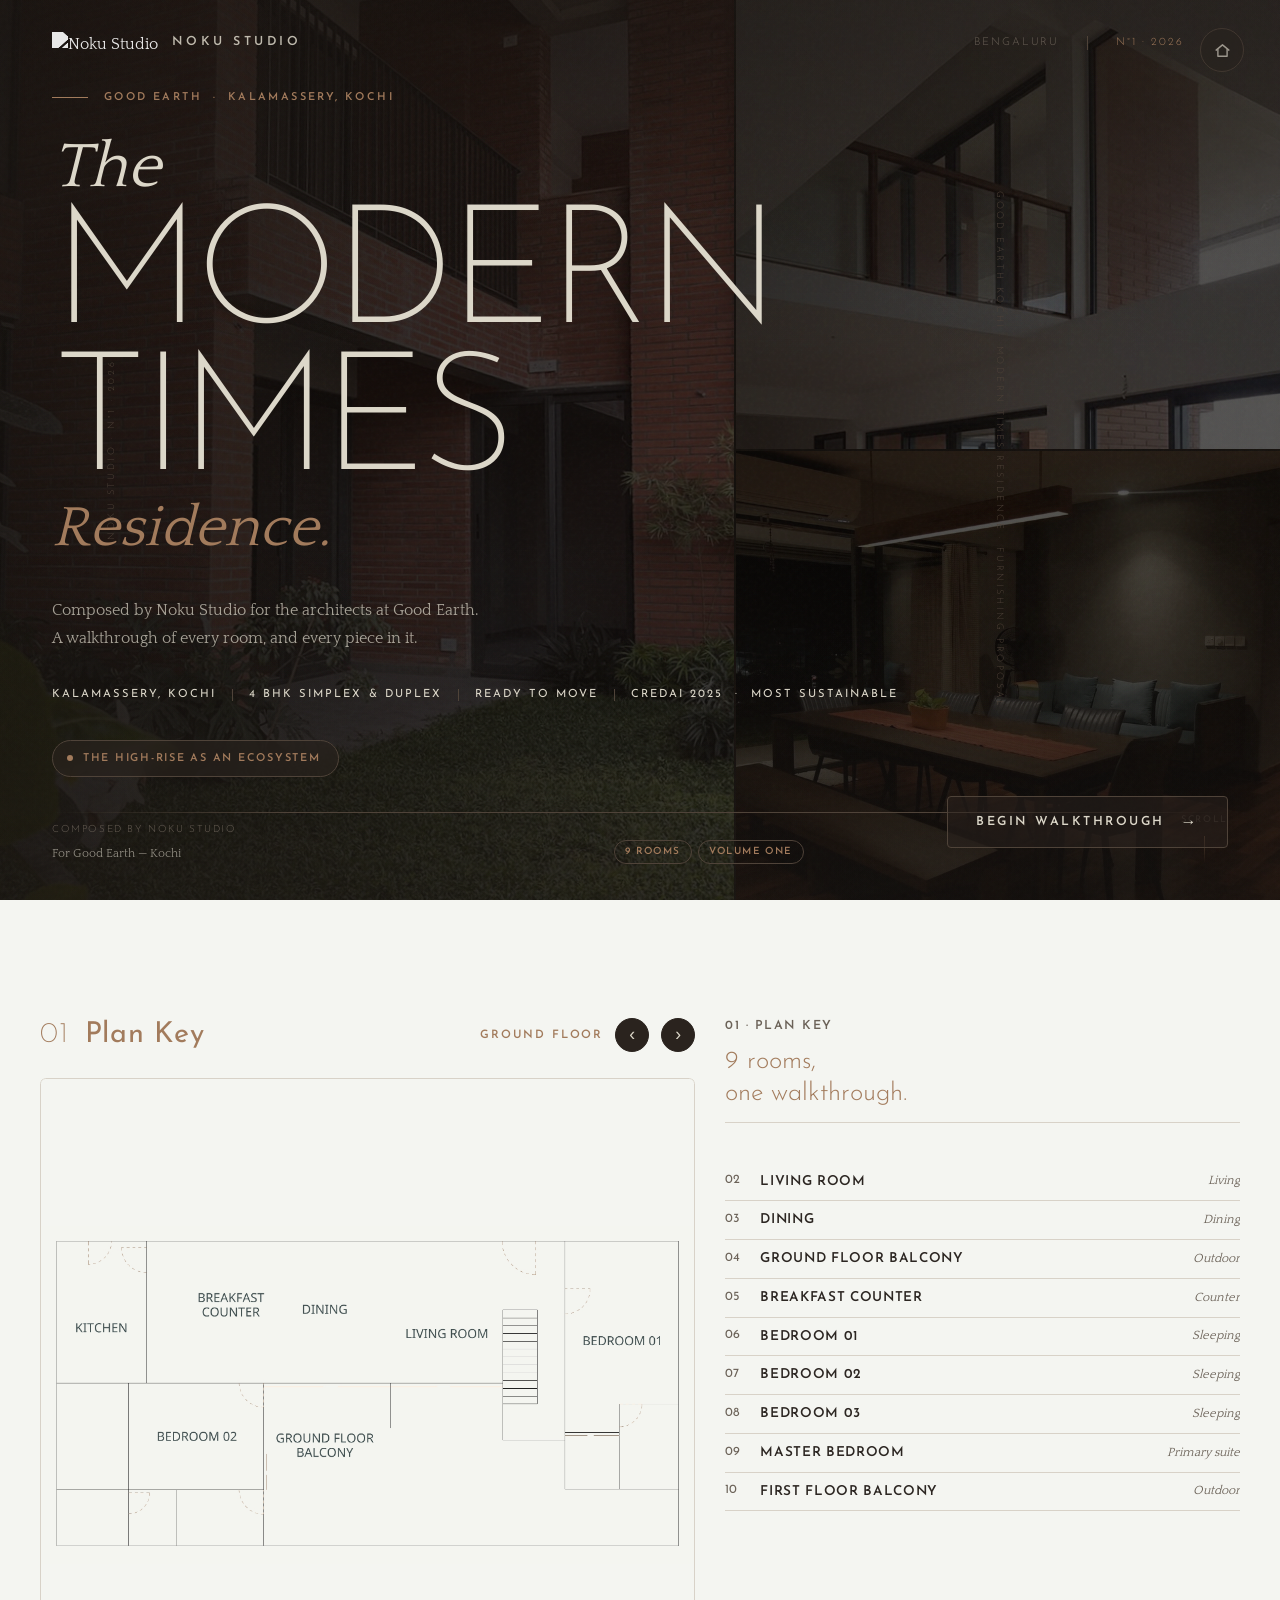
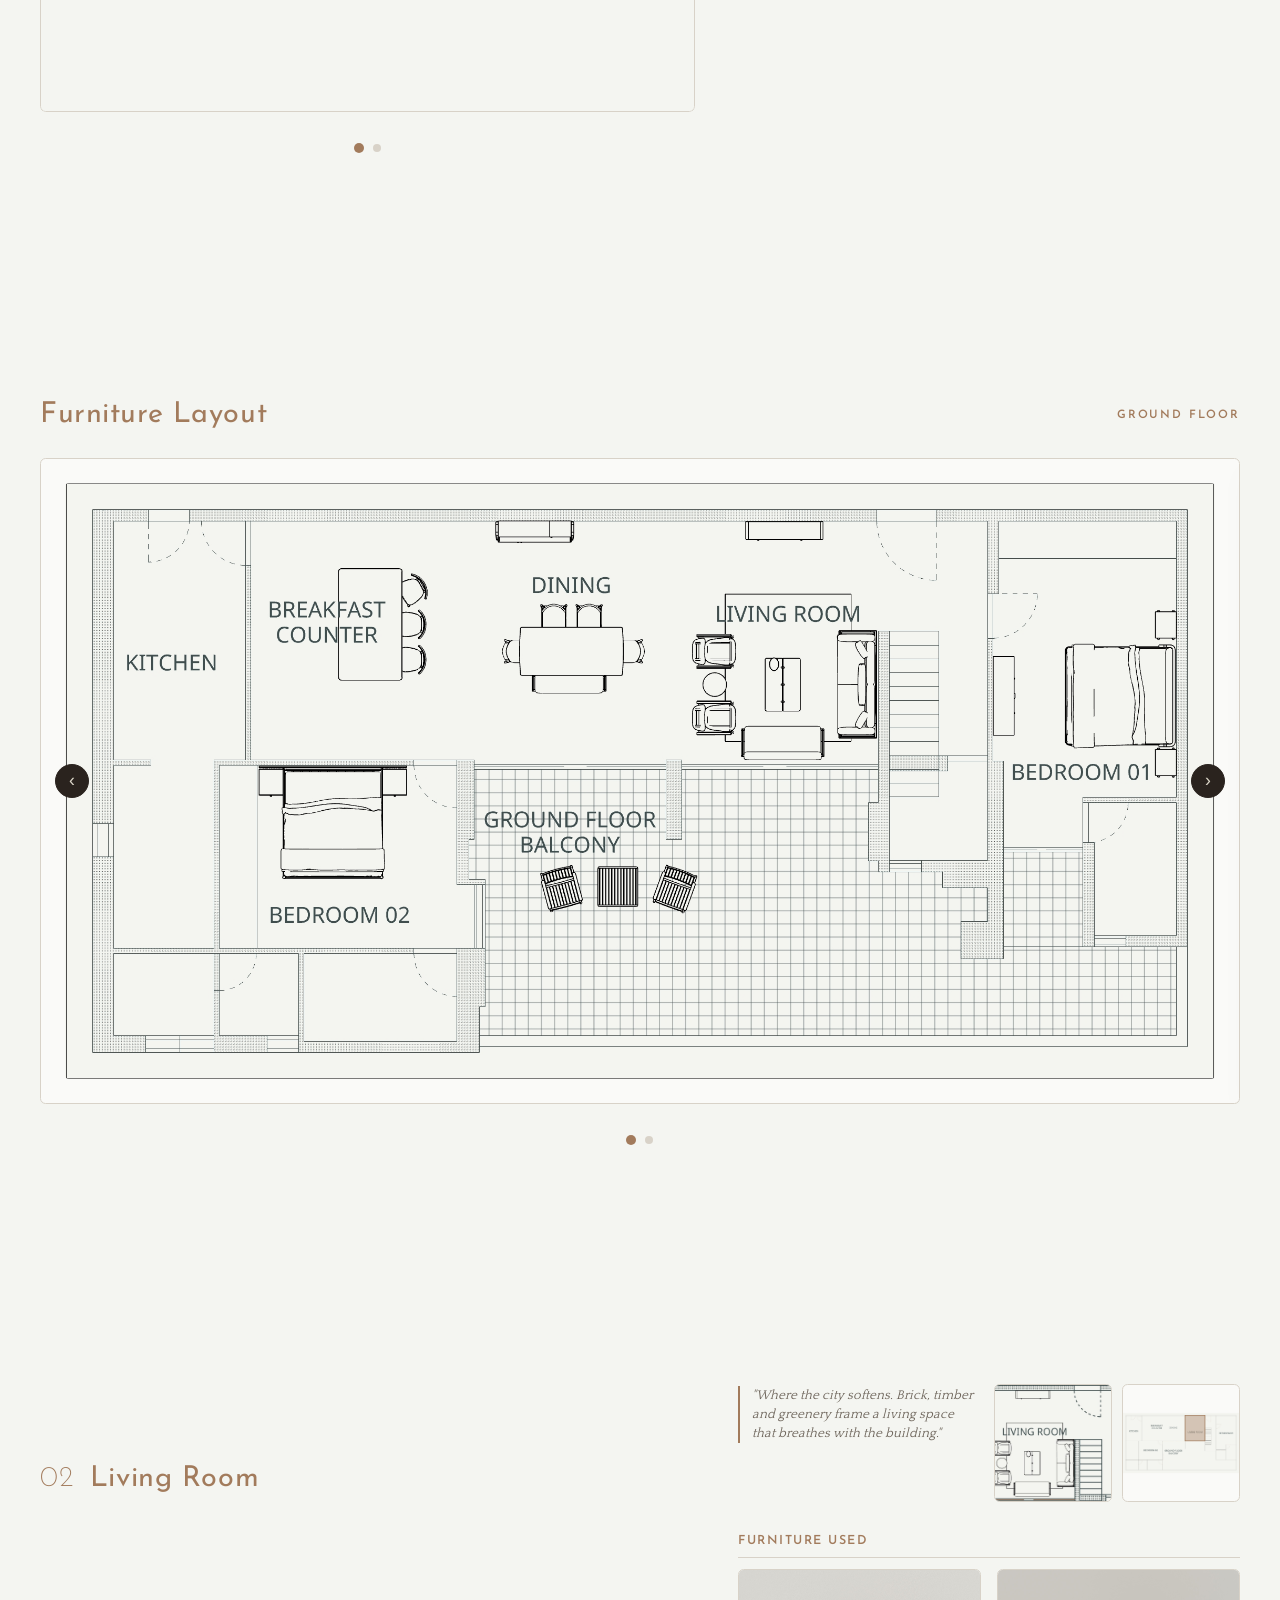
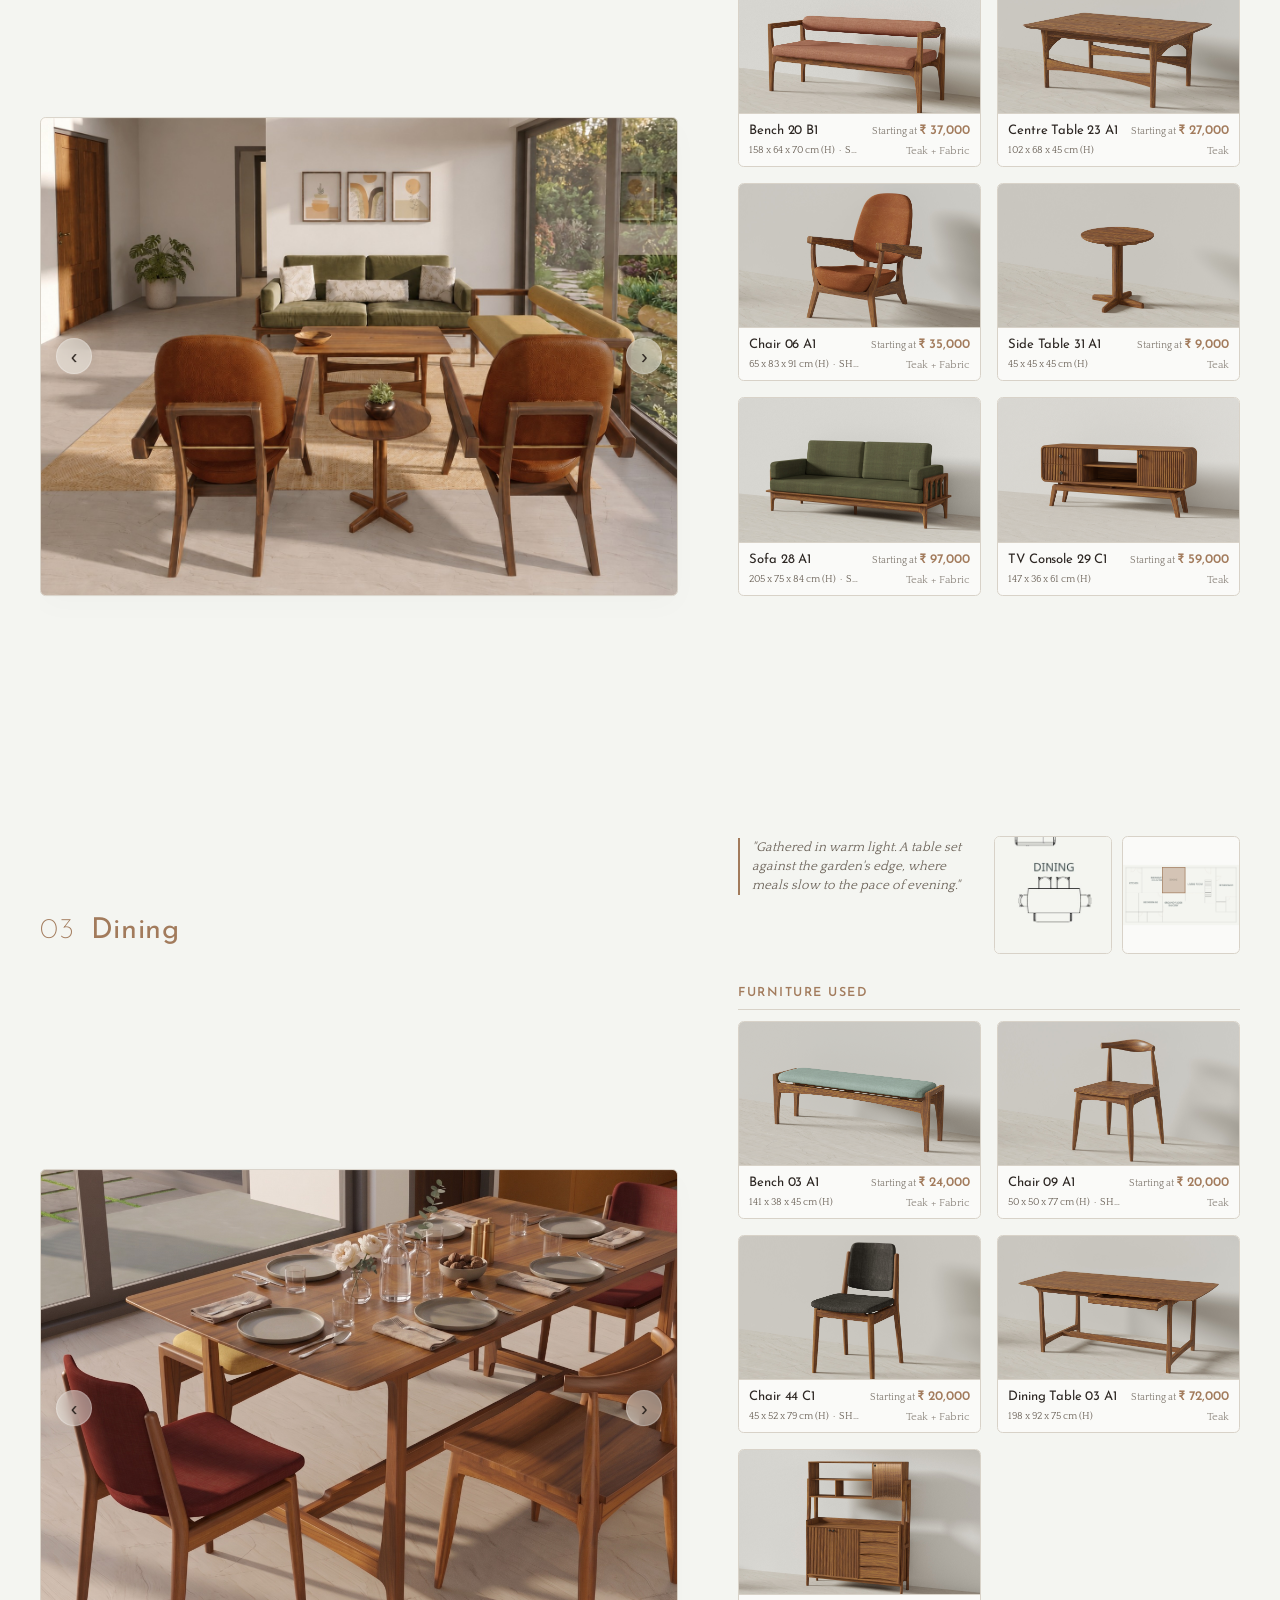
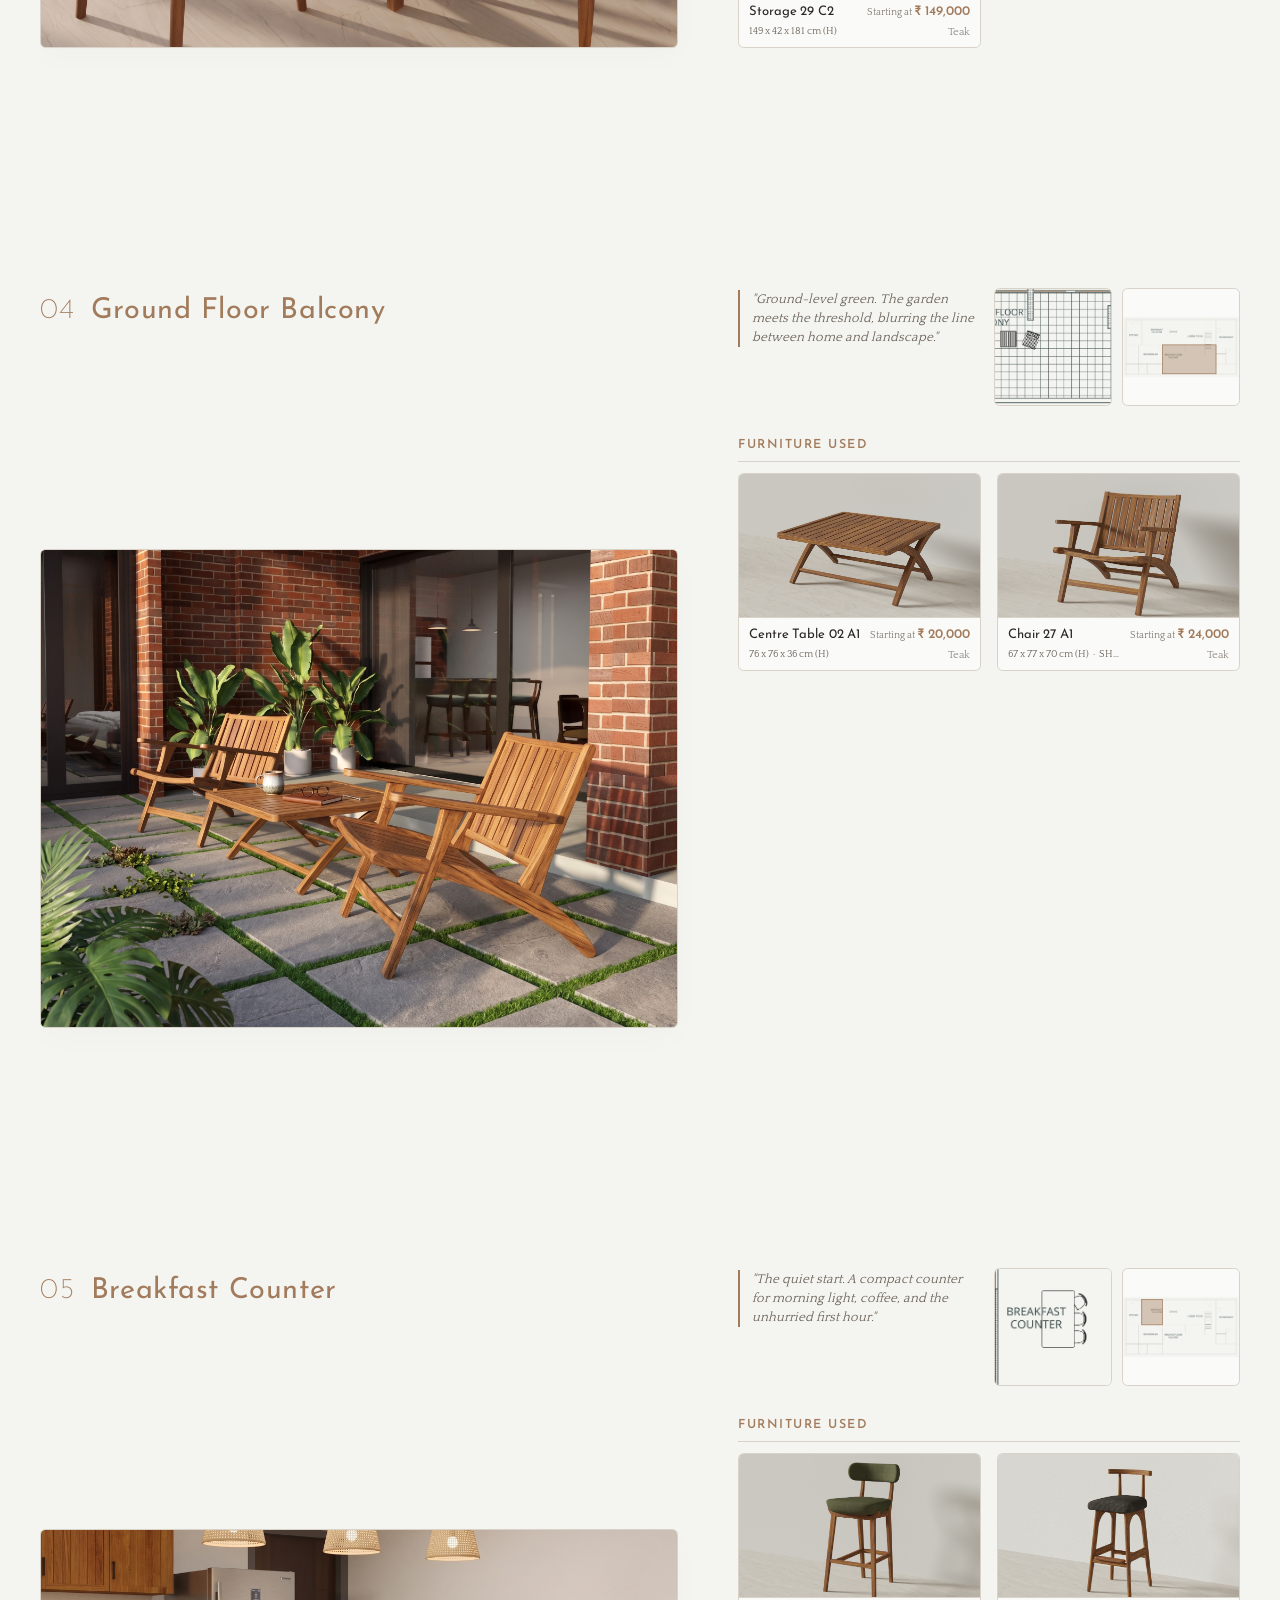
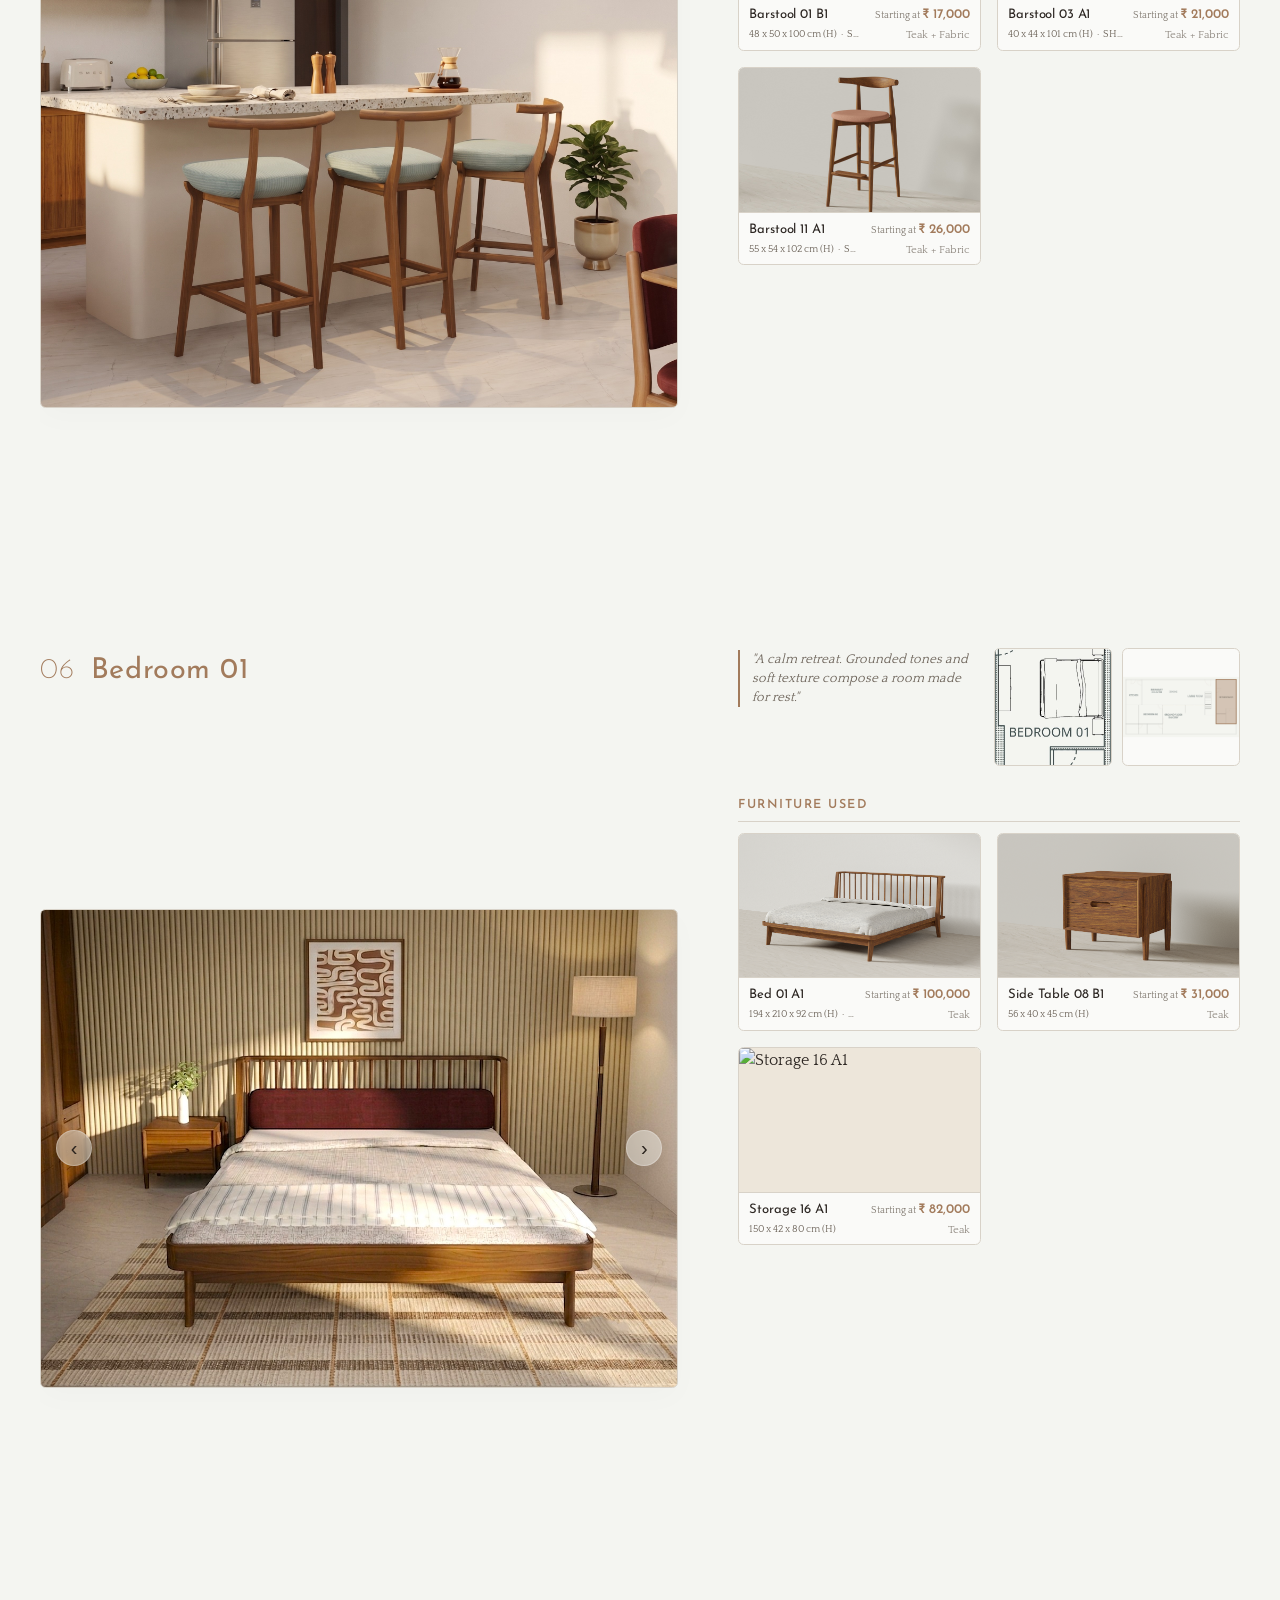
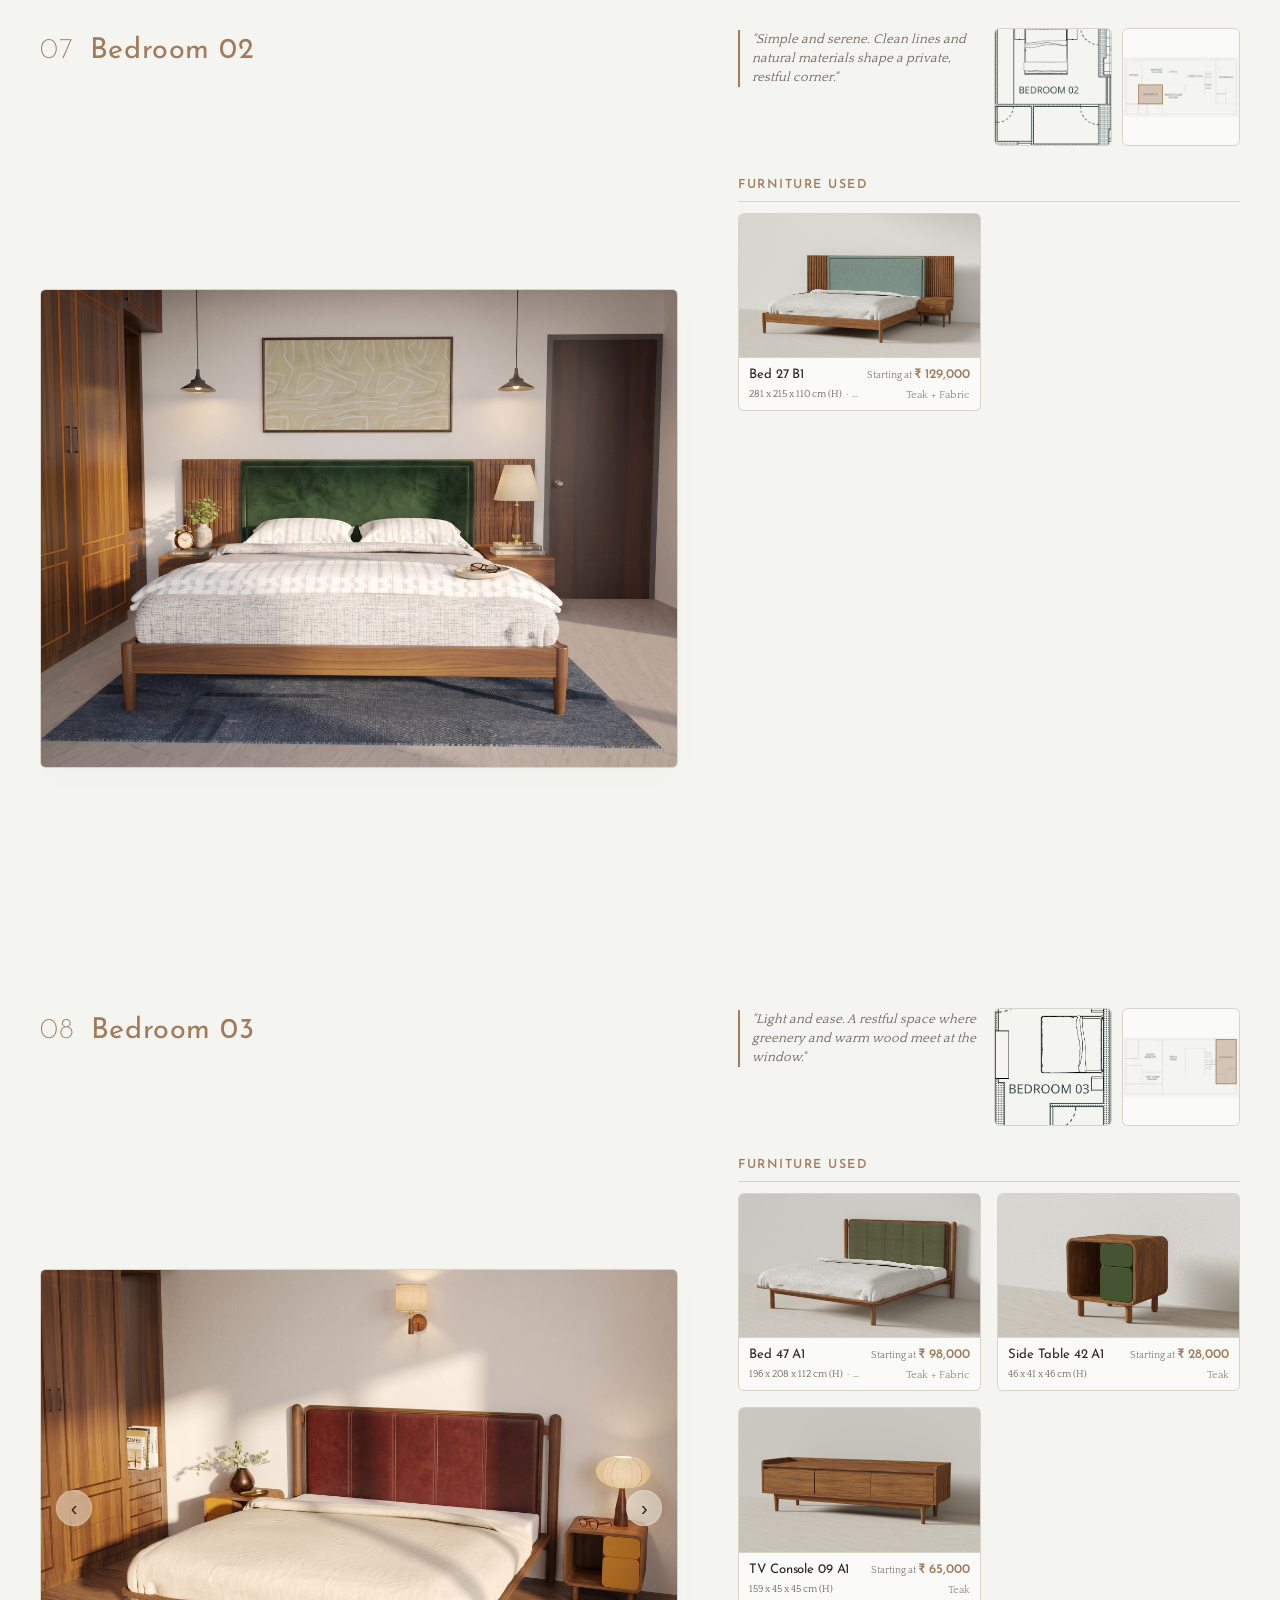
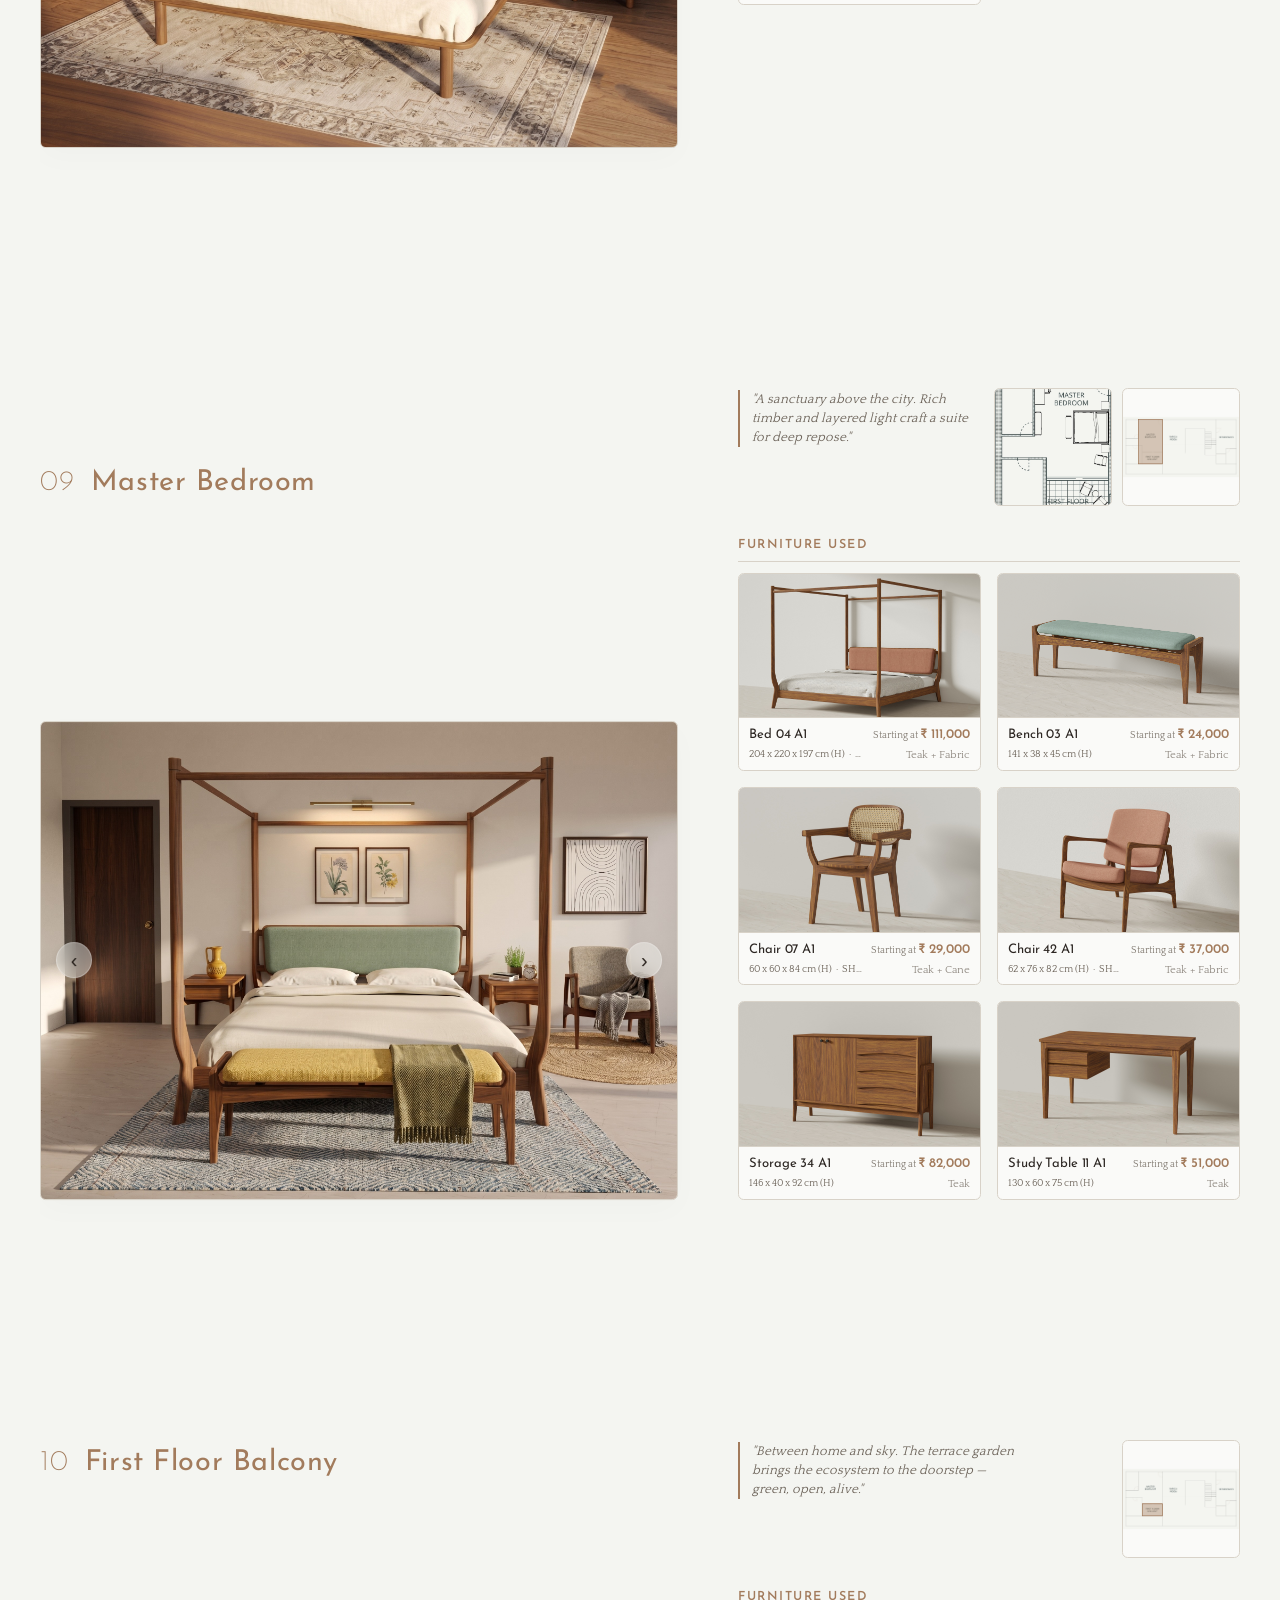
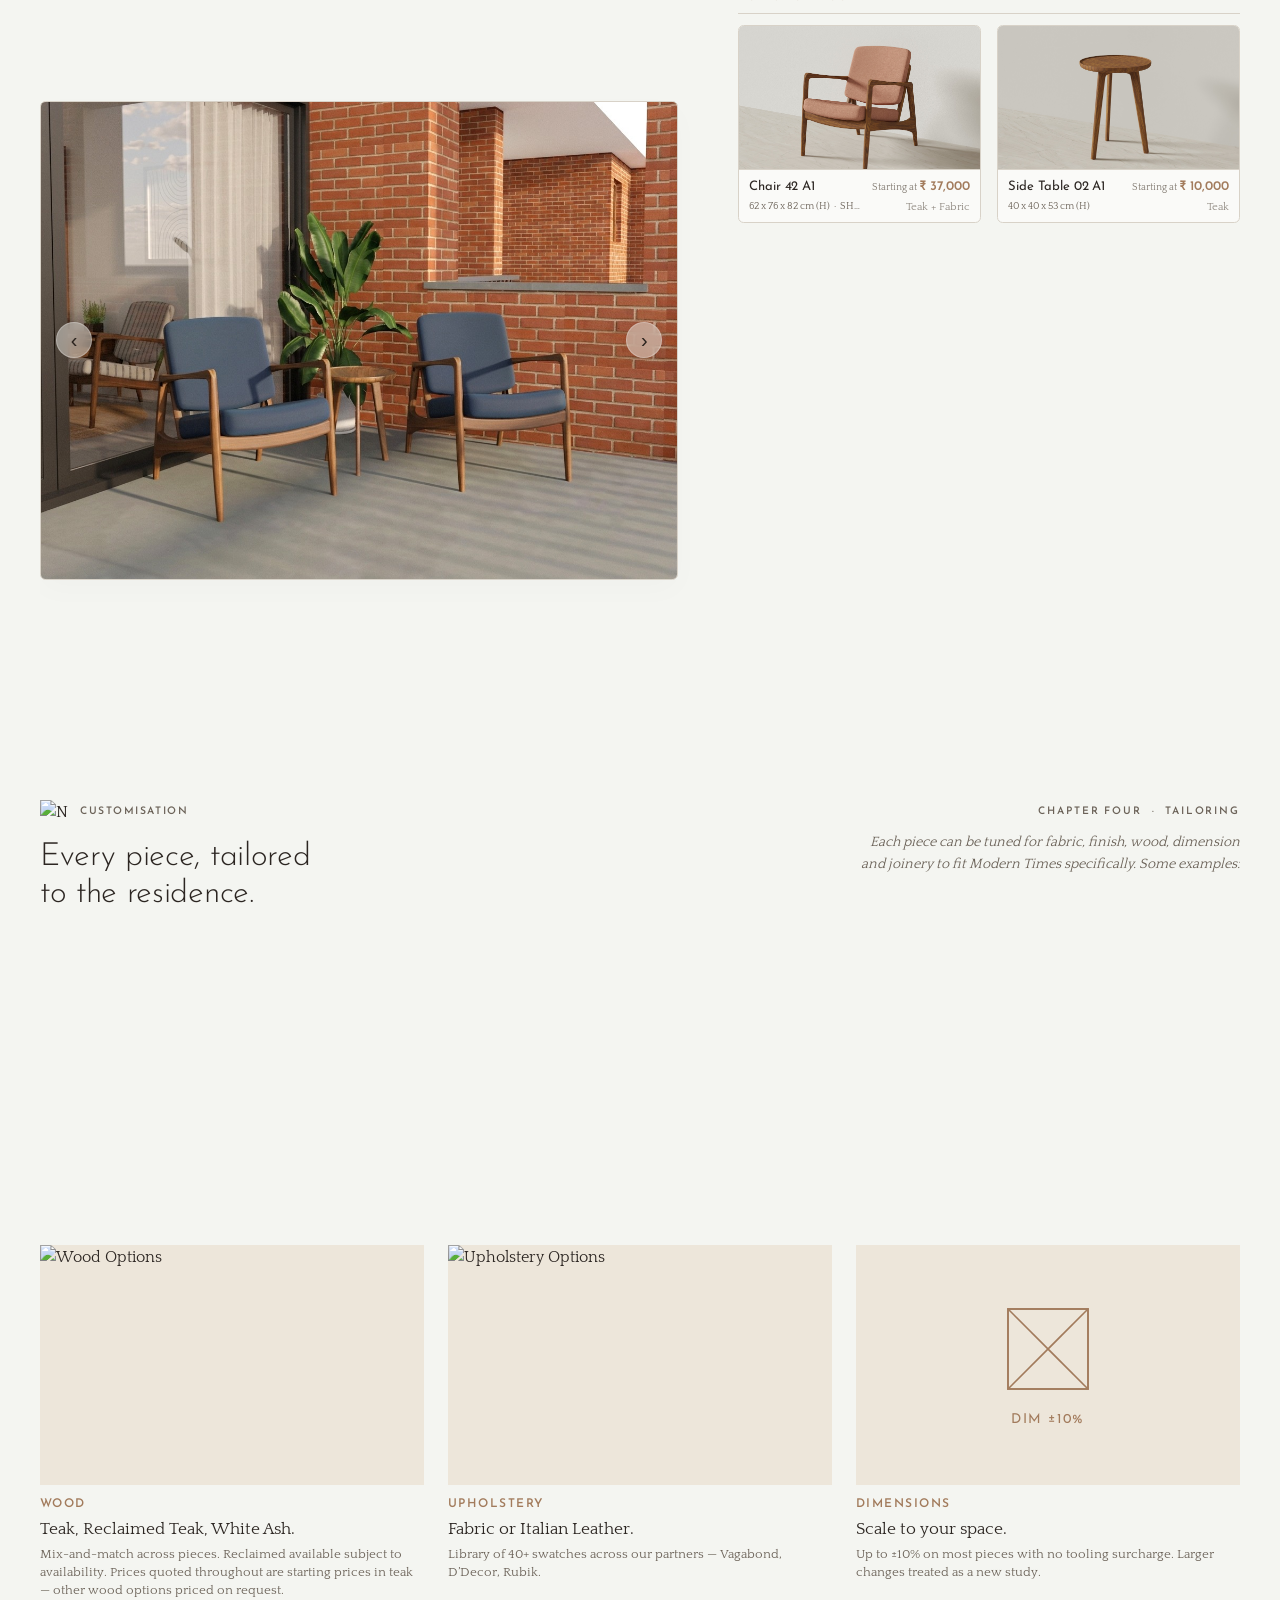
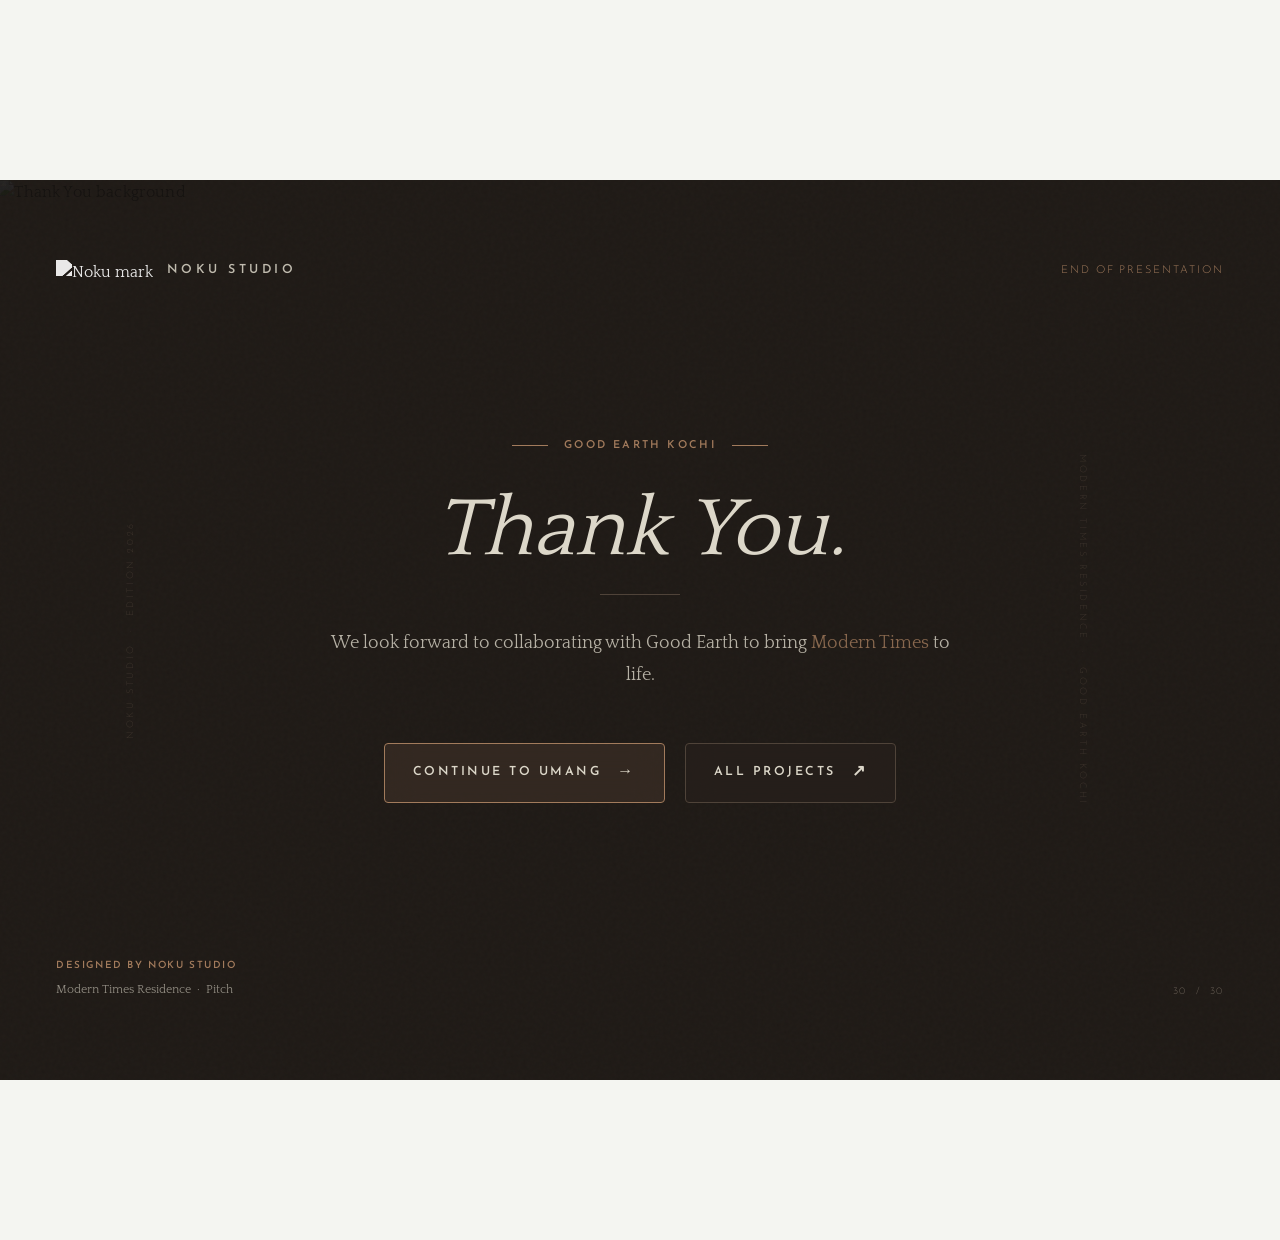
==== commit a742d111: "Add new Bedroom 01 render to Modern Times New render compressed for web (1.93MB -> 0.28MB); full-res" ====
--- a/modern-times.html
+++ b/modern-times.html
@@ -785,7 +785,7 @@
             <button class="slider-arrow slider-prev" onclick="navigateRender('room-05', -1); event.stopPropagation();">&#8249;</button>
             <button class="slider-arrow slider-next" onclick="navigateRender('room-05', 1); event.stopPropagation();">&#8250;</button>
             
-            <img loading="lazy" src="projects/modern-times/05. Bedroom 01/Bed GF 1 A.jpg" alt="Bedroom 01 Render 1" class="main-render-image">
+            <img loading="lazy" src="projects/modern-times/05. Bedroom 01/Bed GF 1 A 2.jpg" alt="Bedroom 01 Render 1" class="main-render-image">
           </div>
         </div>
       </section>
@@ -1509,6 +1509,11 @@
   ],
   "room-05": [
     {
+      "src": "projects/modern-times/05. Bedroom 01/Bed GF 1 A 2.jpg",
+      "title": "Bedroom 01 Render",
+      "sub": "Modern Times Project"
+    },
+    {
       "src": "projects/modern-times/05. Bedroom 01/Bed GF 1 A.jpg",
       "title": "Bedroom 01 Render",
       "sub": "Modern Times Project"
--- a/style.css
+++ b/style.css
@@ -3139,6 +3139,55 @@
   color: #6B6258;
 }
 
+/* ==========================================================================
+   THANK YOU — COMPOSITION REFINEMENT
+   The closing plate is the last thing anyone sees, so it earns real
+   typesetting. Two corrections:
+   1. .room-section sets `align-items: start` (for the sticky room columns),
+      which the thank-you inherits — its stage sat at the top of its grid row
+      instead of filling it, leaving a dead void above the footer. Stretch it
+      so justify-content:center actually optically centres the block.
+   2. The rhythm was a flat 24px between every element. Spacing now expresses
+      hierarchy: the divider hugs the title it belongs to, the closing line and
+      the CTAs get progressively more air.
+   ========================================================================== */
+.walkthrough-page .landing-thankyou-section {
+  align-items: stretch !important;
+}
+
+.walkthrough-page .ty-stage {
+  height: 100%;
+  padding: 24px 56px;      /* vertical breathing room at short viewports */
+  gap: 0;                  /* spacing is owned by the children, below */
+}
+
+.walkthrough-page .ty-nav {
+  padding: 40px 56px 0;
+}
+.walkthrough-page .ty-footer {
+  padding: 0 56px 40px;
+}
+
+/* Vertical rhythm — deliberately uneven, tightest around the title cluster */
+.walkthrough-page .ty-eyebrow    { margin-bottom: 30px; }
+.walkthrough-page .ty-title      { margin-bottom: 18px; }  /* divider belongs to the title */
+.walkthrough-page .ty-divider    { margin-bottom: 32px; }
+.walkthrough-page .ty-descriptor {
+  margin-bottom: 52px;                                     /* the pause before the ask */
+  line-height: 1.75;
+  max-width: 34em;                                         /* measure, not a pixel guess */
+}
+
+@media (max-width: 900px) {
+  .walkthrough-page .ty-stage {
+    padding: 20px 28px;
+  }
+  .walkthrough-page .ty-eyebrow    { margin-bottom: 22px; }
+  .walkthrough-page .ty-title      { margin-bottom: 14px; }
+  .walkthrough-page .ty-divider    { margin-bottom: 24px; }
+  .walkthrough-page .ty-descriptor { margin-bottom: 40px; }
+}
+
 @media (max-width: 900px) {
   .walkthrough-page .l-nav,
   .walkthrough-page .l-hero,
